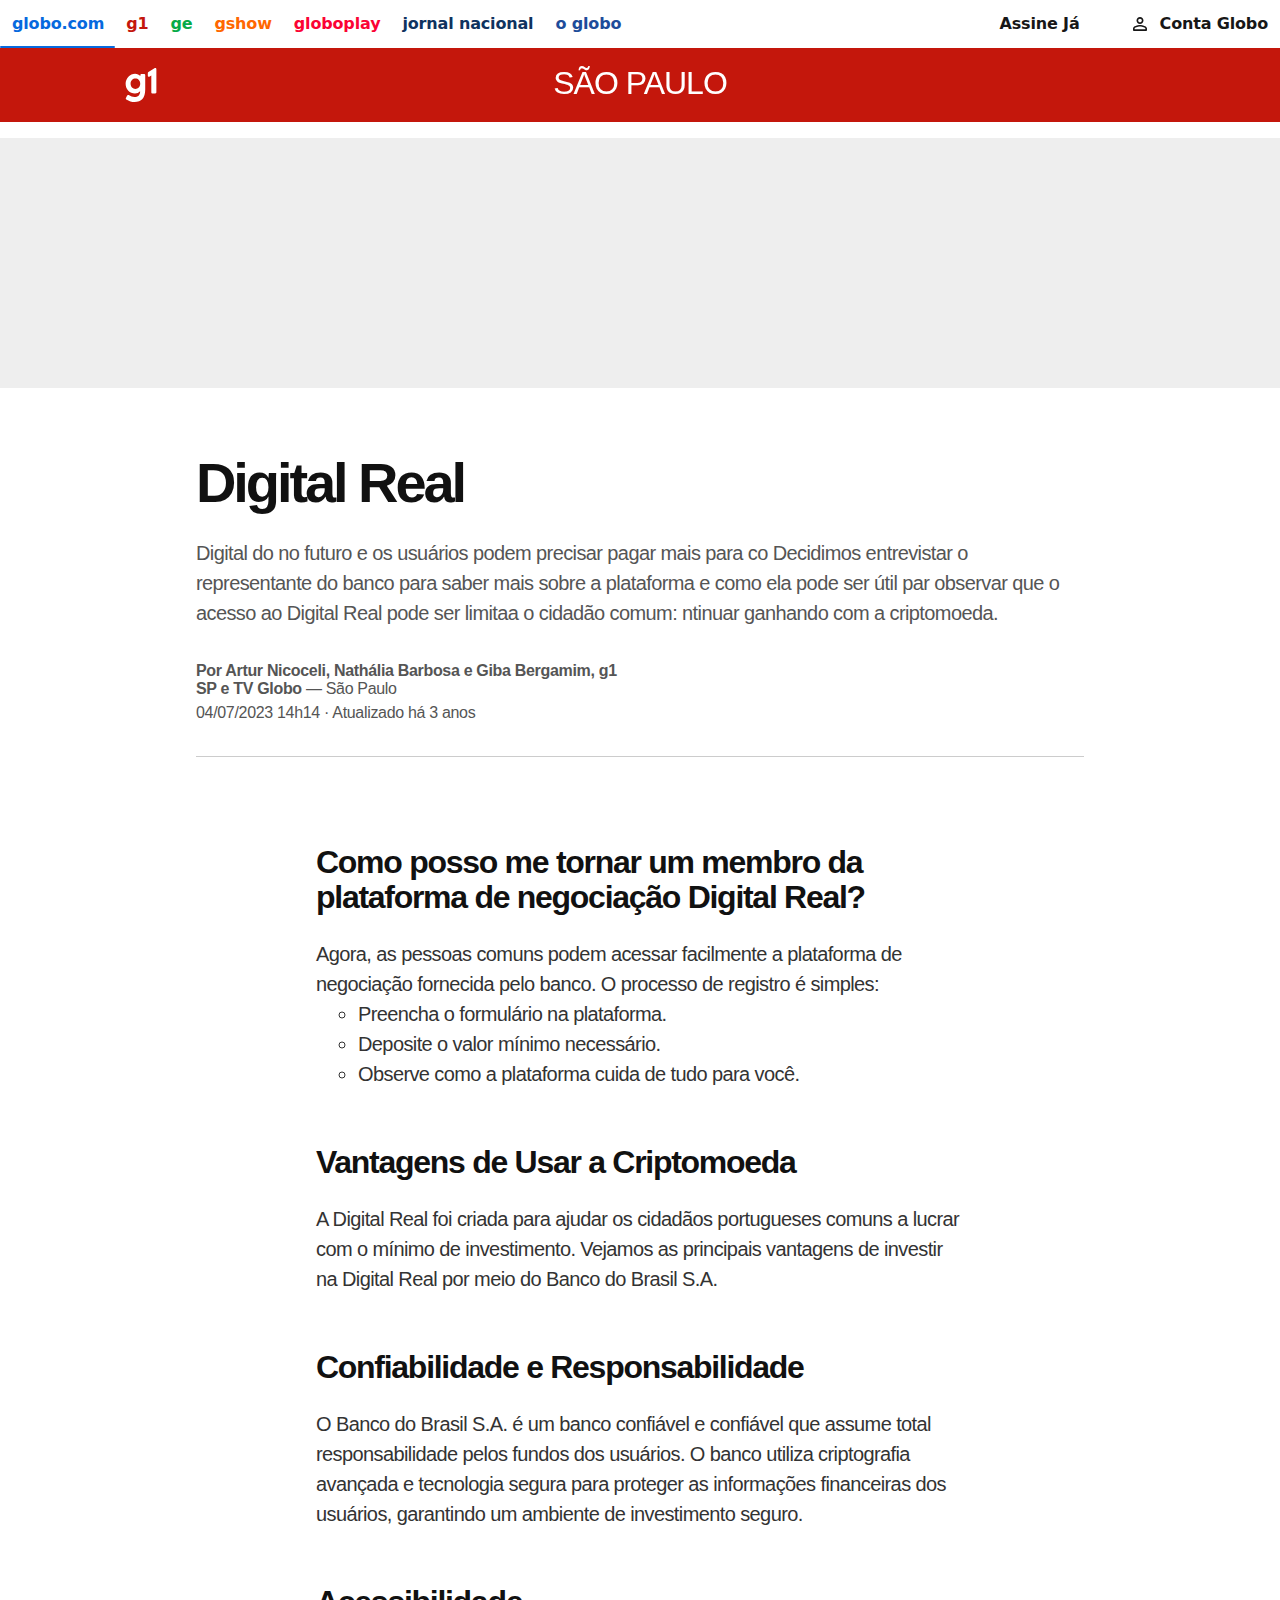
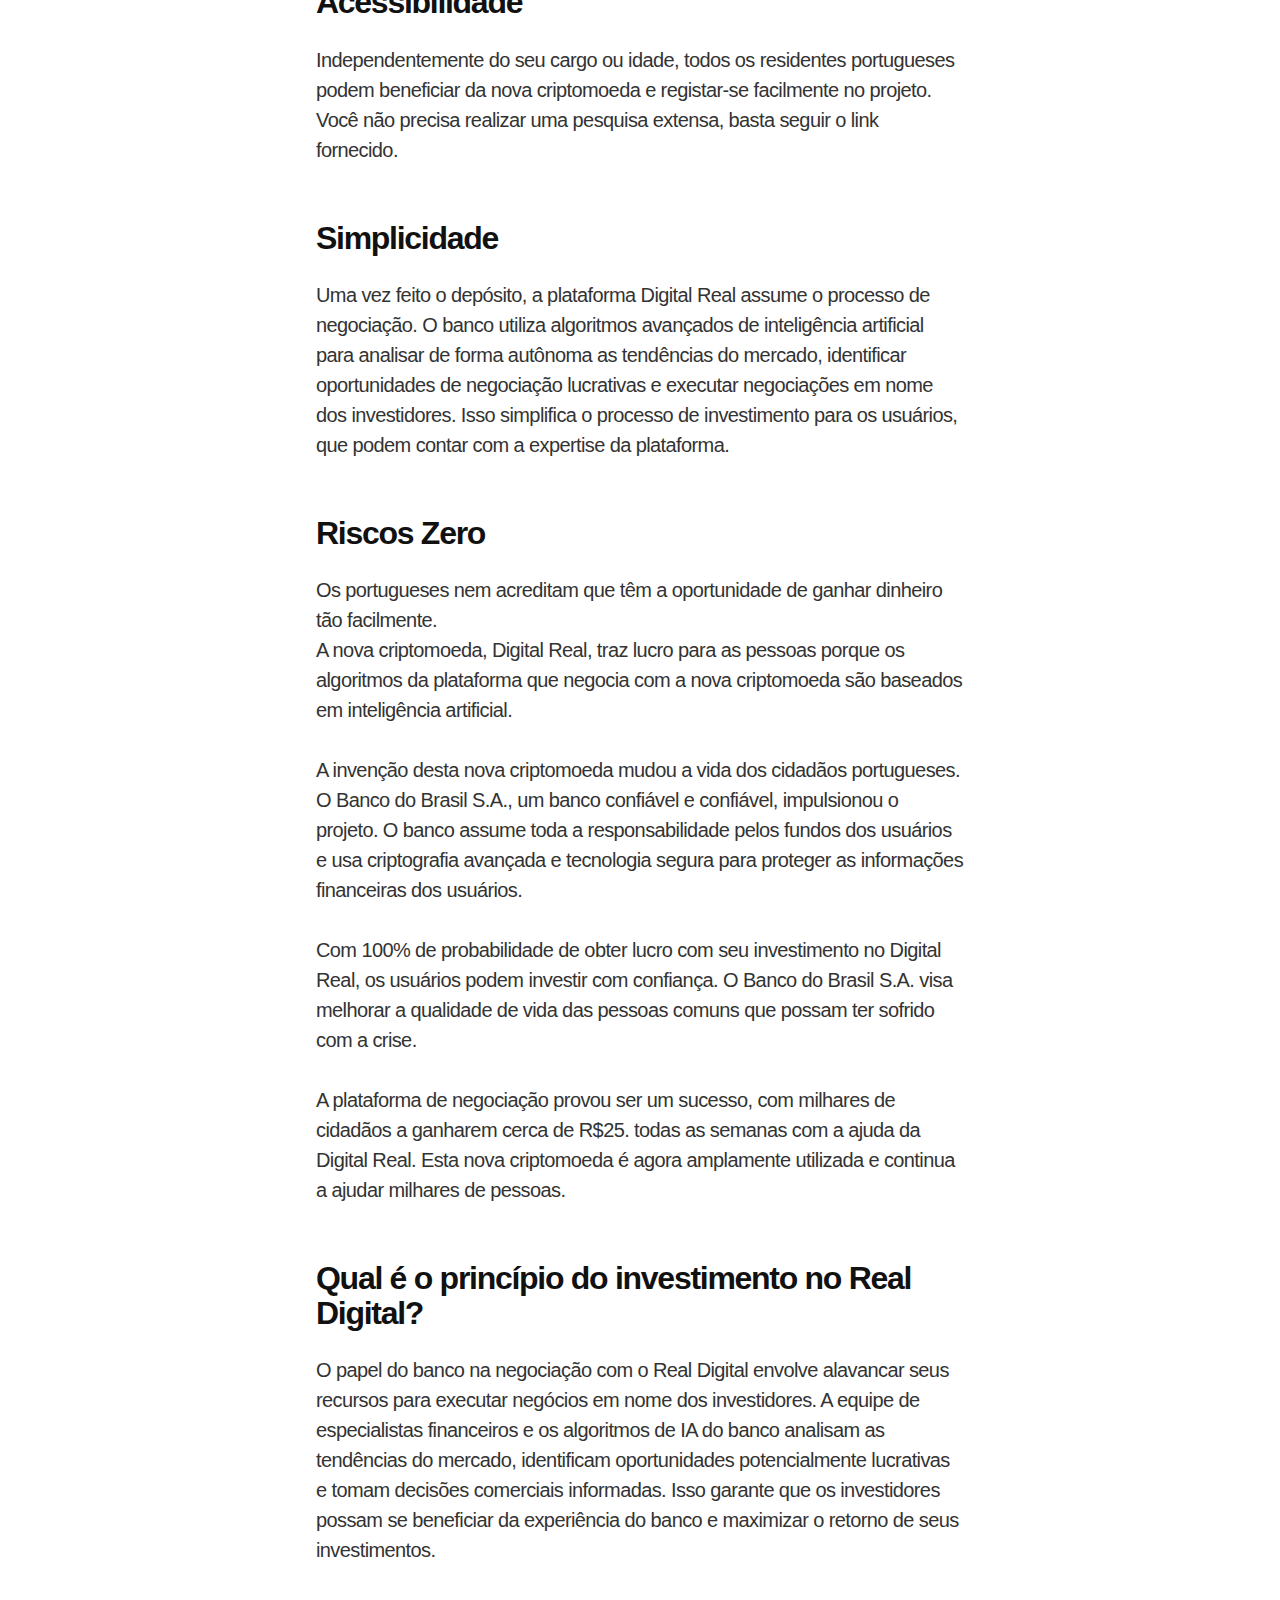
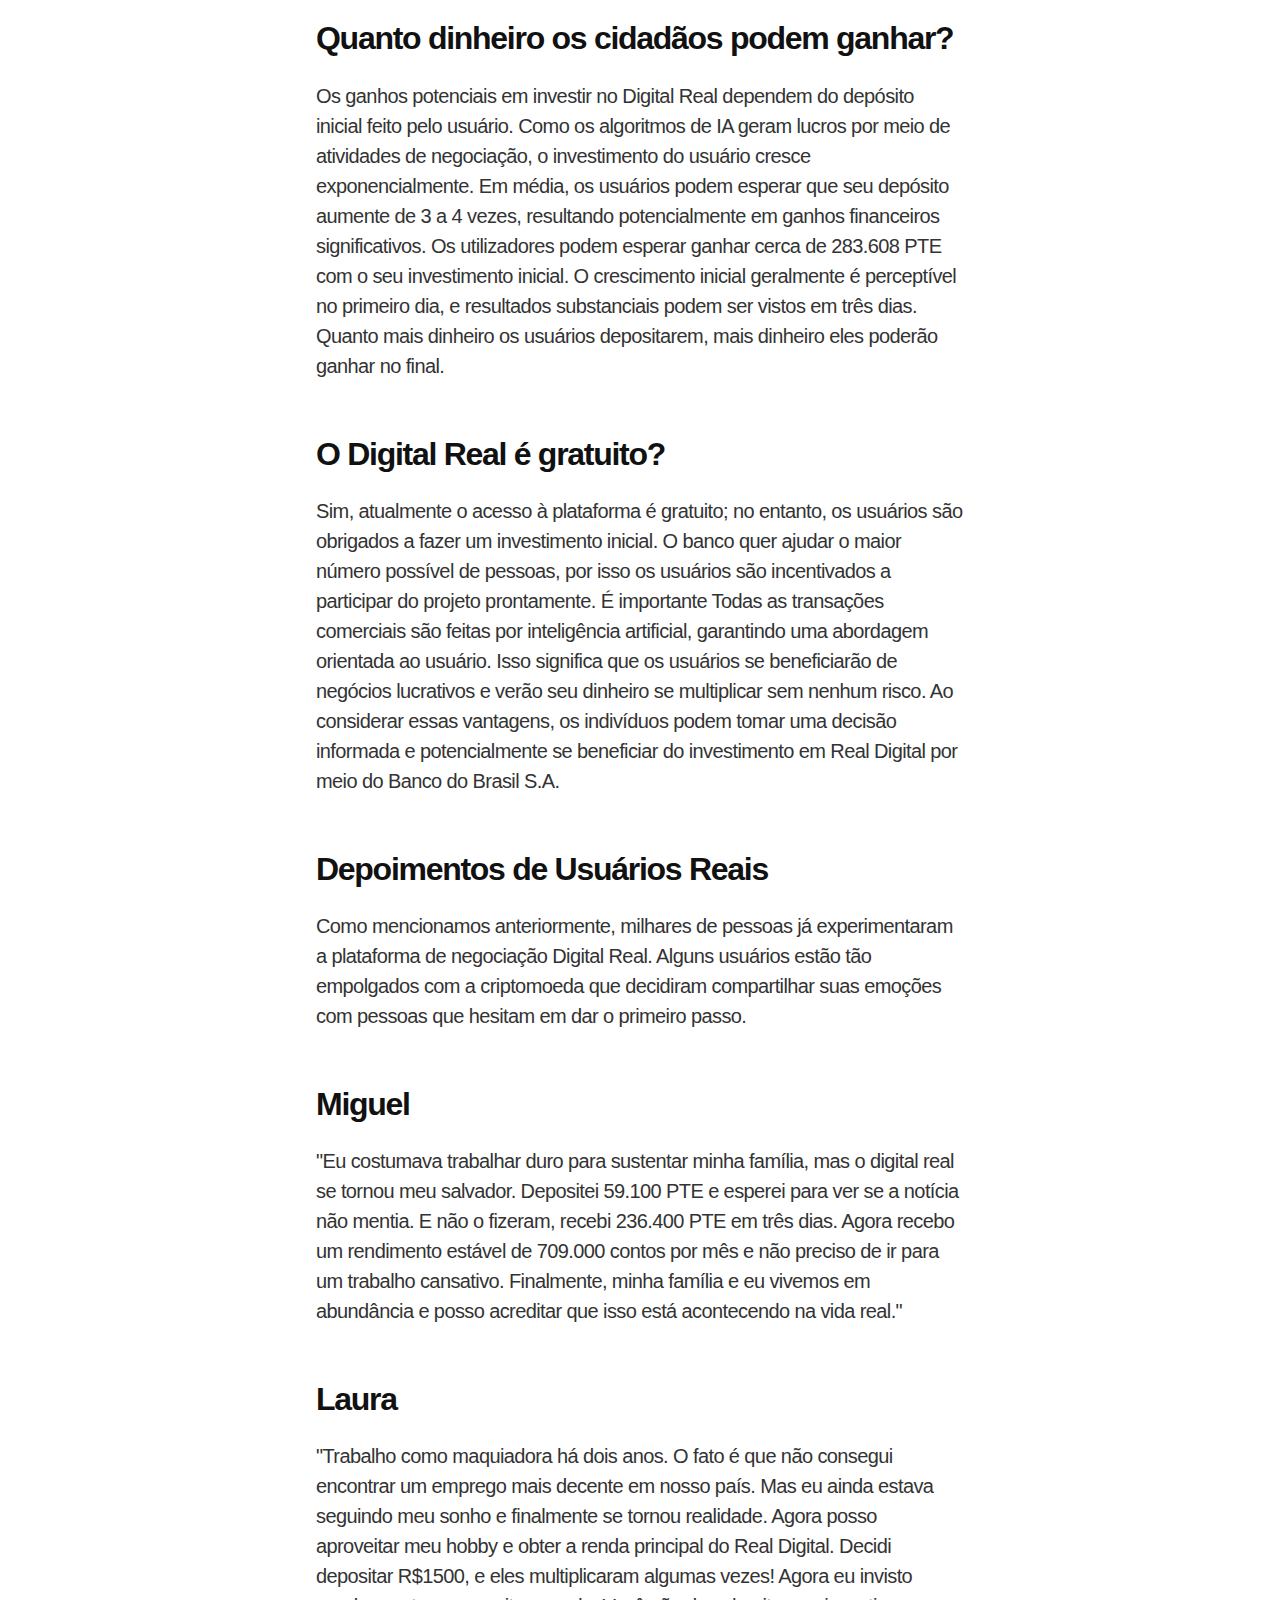
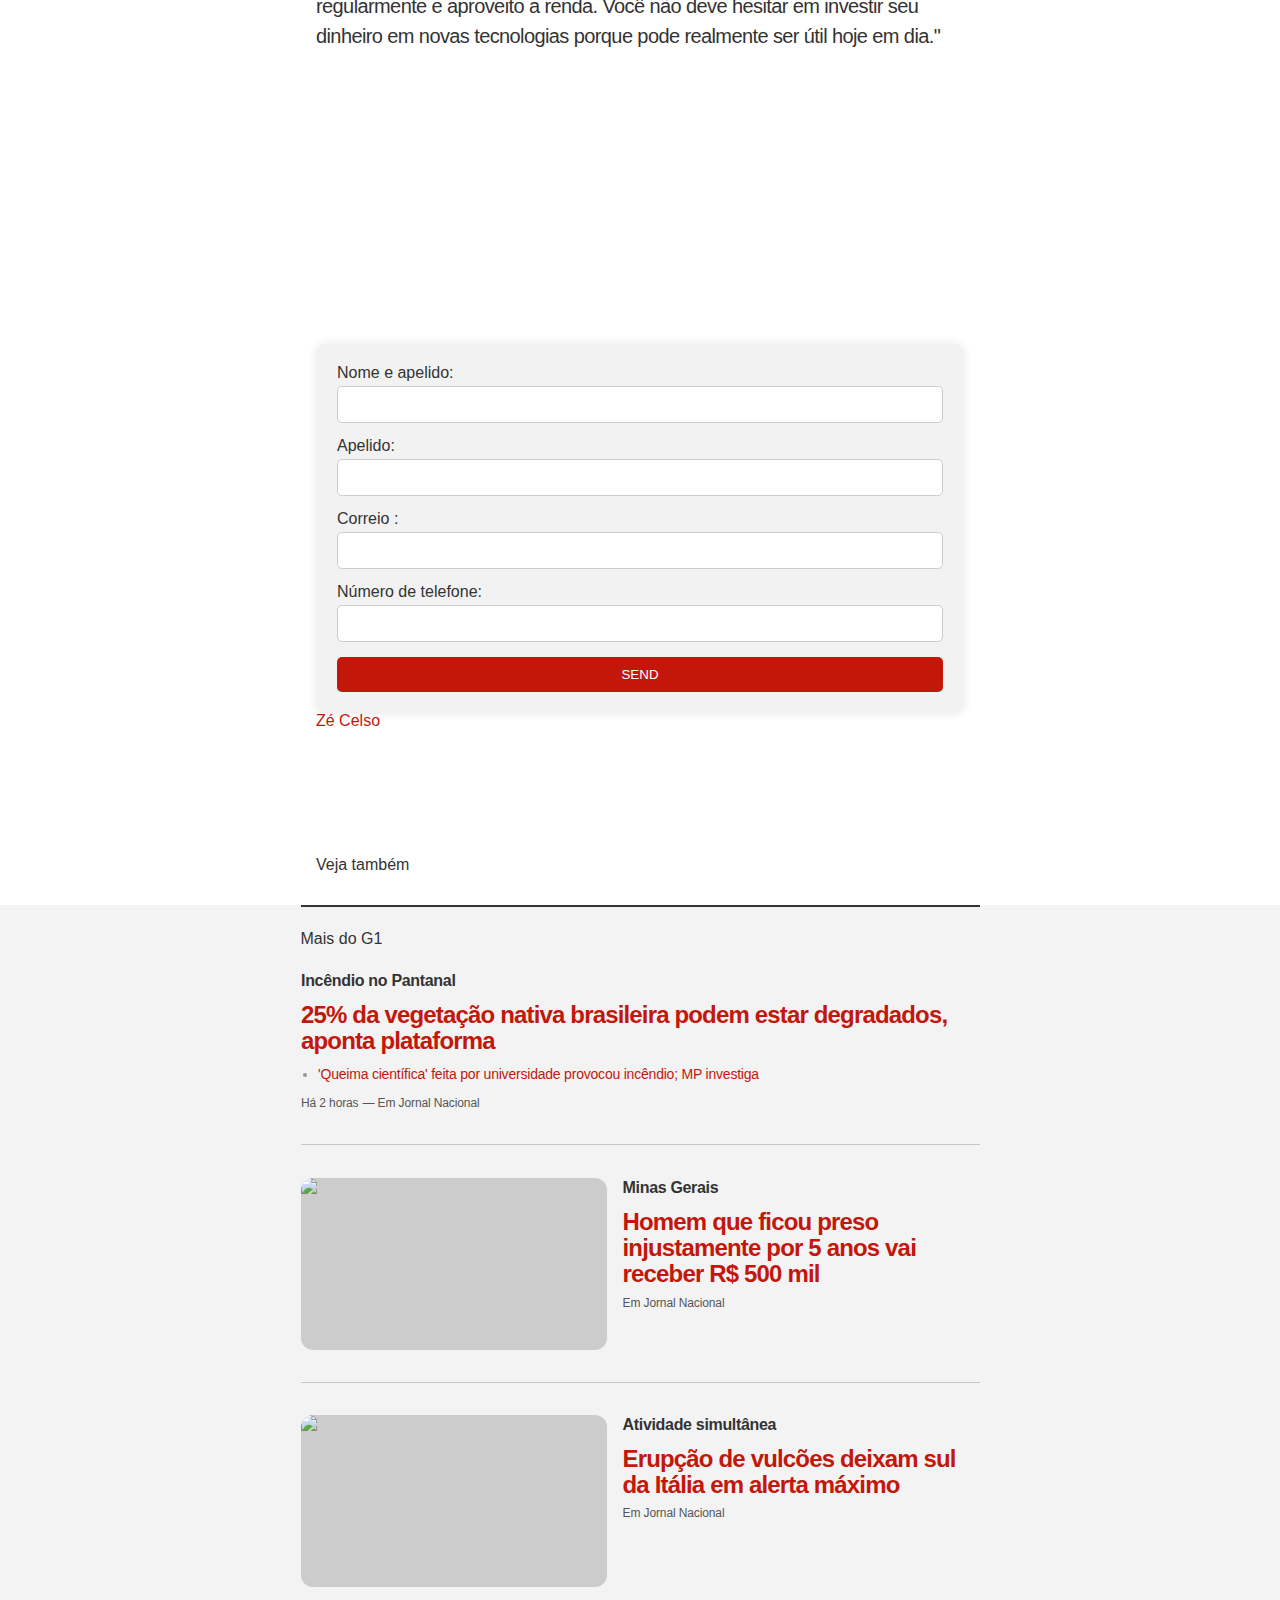
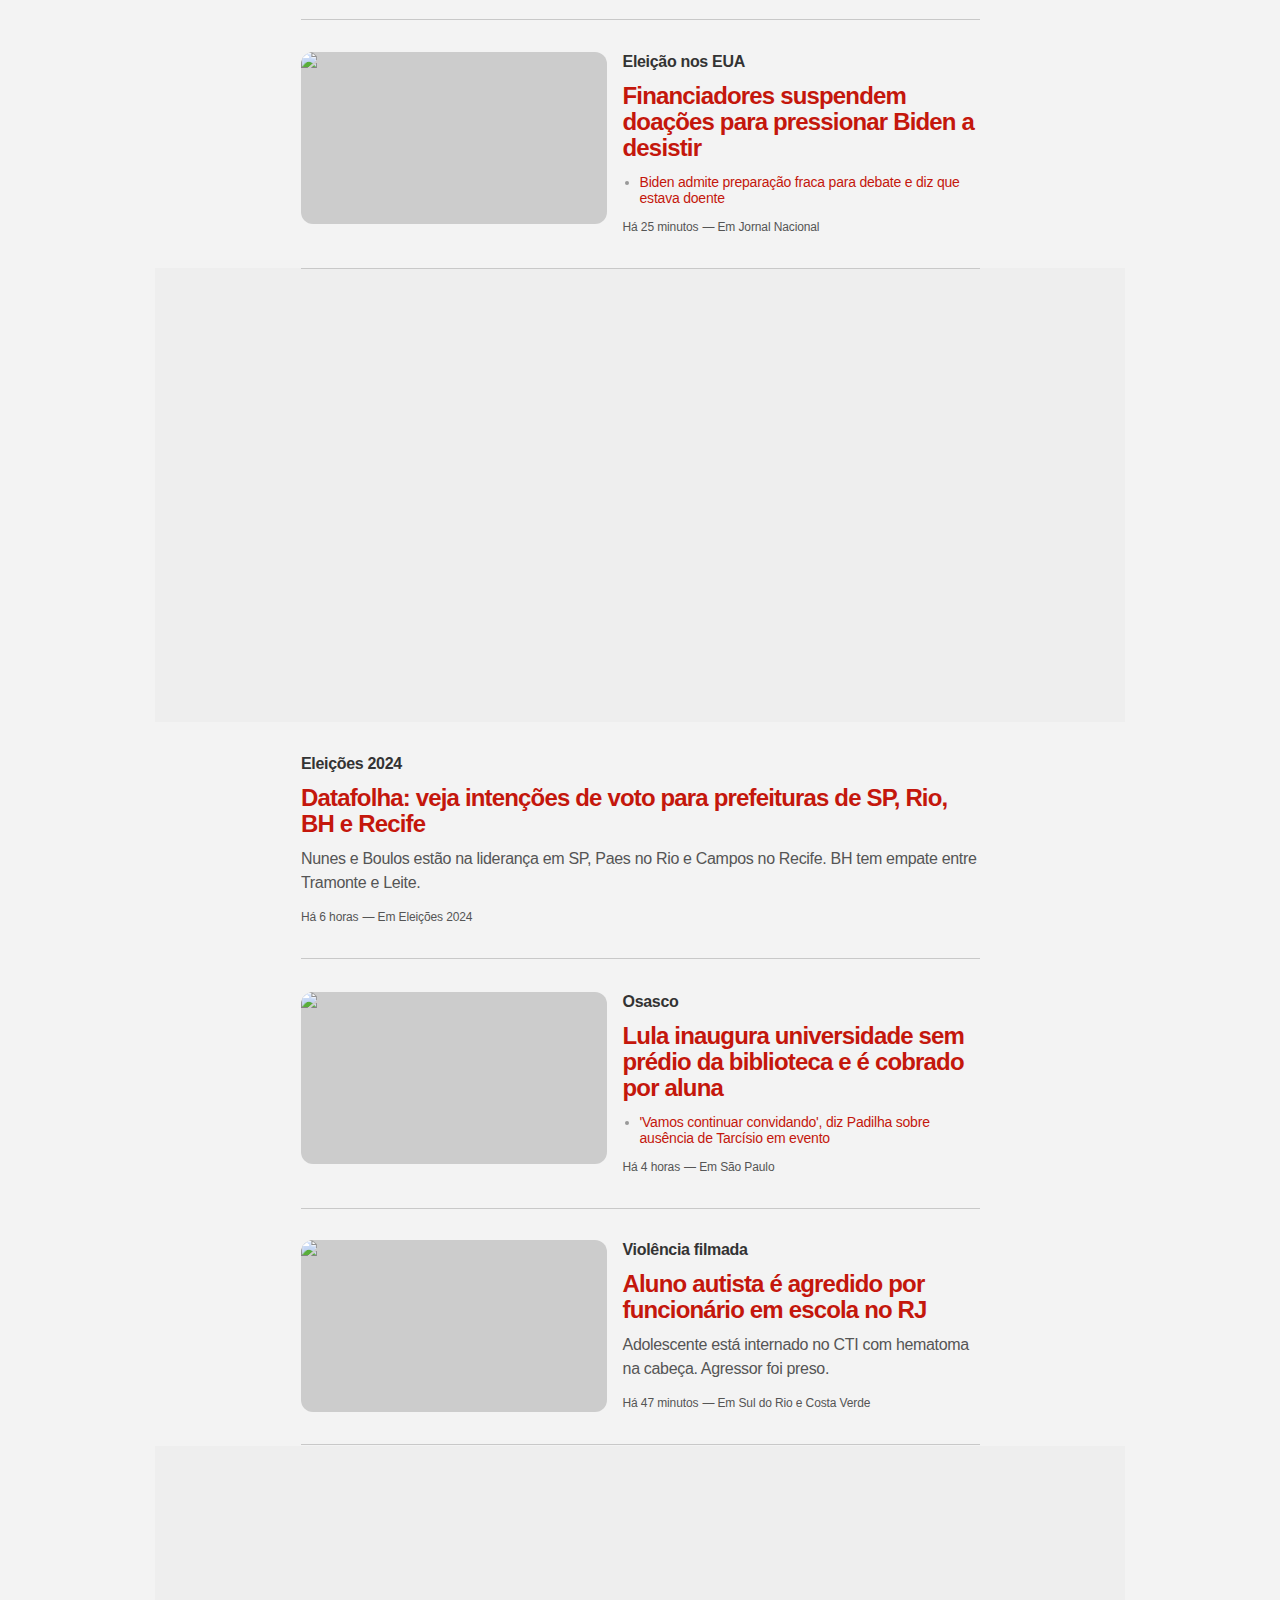
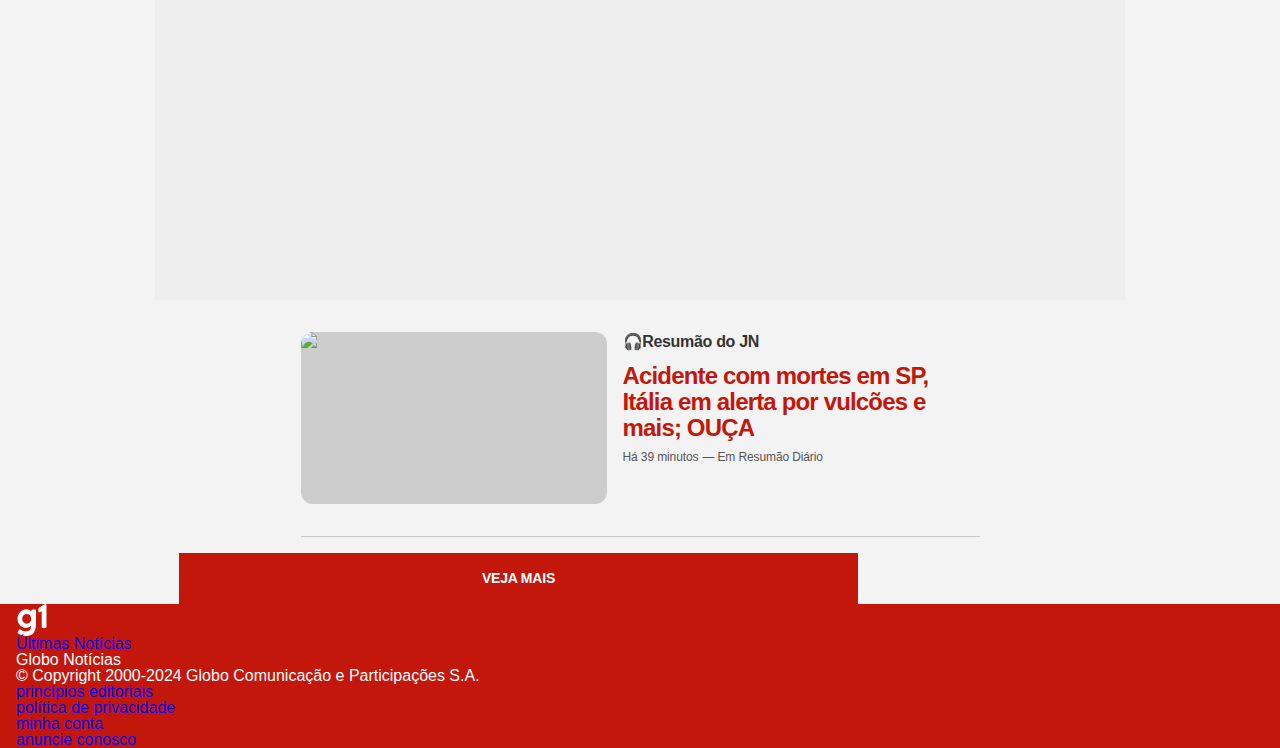
==== g1.globo.com/sp/sao-paulo/noticia/2023/07/04/ze-celso-e-internado-apos-incendio-atingir-apartamento-onde-mora-em-sp.html @ 813f0d4c "initial" ====
<!DOCTYPE HTML>
<html lang="pt-br"
    class="bs-channel-desktop glb-theme-classic glb-layout-classic glb-theme-shape--rounded glb-theme-elem-sharebar--default glb-grid--columns-single">
<!-- Mirrored from g1.globo.com/sp/sao-paulo/noticia/2023/07/04/ze-celso-e-internado-apos-incendio-atingir-apartamento-onde-mora-em-sp.ghtml by HTTrack Website Copier/3.x [XR&CO'2014], Sat, 06 Jul 2024 01:41:57 GMT -->
<!-- Added by HTTrack -->
<meta http-equiv="content-type" content="text/html;charset=UTF-8" /><!-- /Added by HTTrack -->

<head>
    <meta charset="utf-8">
    <meta http-equiv="x-ua-compatible" content="ie=edge,chrome=1">
    <meta name="viewport" content="width=device-width, initial-scale=1">
    <script type="text/javascript" id="CDA_AAS">
        window.cdaaas = window.cdaaas || {};
        window.cdaaas.SETTINGS = window.cdaaas.SETTINGS || {};
        window.cdaaas.PAGE_ANALYTICS_DATA = { "adsCount": 5, "channel": "desktop", "contentId": "c9a45272-b880-4908-9304-76f364238b6a", "contentType": "noticia", "elementCount": 18, "featuredElement": "", "imageCount": 1, "metadata": "wordCount=479\u0026wordCountRange=371 a 490\u0026multicontent-podcast=1\u0026comments=true\u0026summary=false", "pageType": "multi-content", "paragraphCount": 13, "serviceWorker": true, "videoCount": 3 };
        window.cdaaas.helpers = window.cdaaas.helpers || {};
        window.cdaaas.internals = {};
        window.HorizonClient = new Promise((resolve, reject) => {
            window.cdaaas.internals.resolveHorizonPromise = resolve;
            window.cdaaas.internals.rejectHorizonPromise = reject;
        });

        window.HorizonHelpers = {
            unloadCallbacks: [],
        };

        window.cdaaas.featureFlags = [];
        window.cdaaas.hasFF = (ff) => window.cdaaas.featureFlags.includes(ff);

        window.glbDebug = window.cdaaas.debugger = {
            firstTick: Date.now(),
            logs: [],
            tick: () => Date.now() - window.cdaaas.debugger.firstTick,
            logTick: (label) => window.cdaaas.debugger.logs.push({ [label]: window.cdaaas.debugger.tick() }),
        };
    </script><!-- Filers GCOM -->
    <link rel="preconnect" href="https://s.glbimg.com/">
    <link rel="dns-prefetch" href="https://s.glbimg.com/">
    <link rel="preconnect" href="https://s2.glbimg.com/">
    <link rel="dns-prefetch" href="https://s2.glbimg.com/">
    <link rel="preconnect" href="https://s3.glbimg.com/">
    <link rel="dns-prefetch" href="https://s3.glbimg.com/"><!-- Filers GCOM --><!-- Globo ID -->
    <link rel="preconnect" href="https://cocoon.globo.com/">
    <link rel="dns-prefetch" href="https://cocoon.globo.com/"><!-- Globo ID --><!-- Comercial -->
    <link rel="preconnect" href="https://tags.globo.com/">
    <link rel="dns-prefetch" href="https://tags.globo.com/">
    <link rel="preconnect" href="https://tags.tiqcdn.com/">
    <link rel="dns-prefetch" href="https://tags.tiqcdn.com/"><!-- Comercial -->
    <link rel="preload"
        href="https://s3.glbimg.com/v1/AUTH_b922f1376f6c452e9bb337cc7d996a6e/codex/foundation/typefaces/opensans-regular-normal.woff2"
        as="font" crossorigin type="font/woff2">
    <link rel="preload"
        href="https://s3.glbimg.com/v1/AUTH_b922f1376f6c452e9bb337cc7d996a6e/codex/foundation/typefaces/opensans-semibold-normal.woff2"
        as="font" crossorigin type="font/woff2">
    <link rel="preload"
        href="https://s3.glbimg.com/v1/AUTH_b922f1376f6c452e9bb337cc7d996a6e/codex/foundation/typefaces/opensans-bold-normal.woff2"
        as="font" crossorigin type="font/woff2">
    <link rel="preconnect" href="https://globo-ab.globo.com/">
    <link rel="dns-prefetch" href="https://globo-ab.globo.com/">
    <link rel="preconnect" href="https://horizon.globo.com/">
    <link rel="dns-prefetch" href="https://horizon.globo.com/">
    <link rel="preconnect" href="https://horizon-schemas.globo.com/">
    <link rel="dns-prefetch" href="https://horizon-schemas.globo.com/">
    <link rel="preconnect" href="https://horizon-track.globo.com/">
    <link rel="dns-prefetch" href="https://horizon-track.globo.com/">
    <link rel="preconnect" href="https://www.google-analytics.com/">
    <link rel="dns-prefetch" href="https://www.google-analytics.com/"><!-- AMP PROJECT -->
    <link rel="preconnect" href="https://cdn.ampproject.org/">
    <link rel="dns-prefetch" href="https://cdn.ampproject.org/"><!-- PLAYER DE VIDEO -->
    <link rel="preconnect" href="https://p.glbimg.com/">
    <link rel="dns-prefetch" href="https://p.glbimg.com/"><!-- Estatico de Videos -->
    <link rel="preconnect" href="https://s03.video.glbimg.com/">
    <link rel="dns-prefetch" href="https://s03.video.glbimg.com/">
    <link rel="preload" href="../../../../../../../cdn.ampproject.org/v0.js" as="script">
    <script async="async" id="gpt_js" type="text/javascript"
        src="../../../../../../../securepubads.g.doubleclick.net/tag/js/f.txt"></script>
    <script type="text/javascript">
        var gptadslots = [];
        var googletag = googletag || { cmd: [] };
    </script>
    <script
        src="../../../../../../../s3.glbimg.com/v1/AUTH_acd8438fd650434baa93efc372c066a1/libs/lib-pub-relay/g1/prod/lib-pub-relay-g1-latest.js"
        defer></script>
    <script>
        window.utag_data = { "ad_custom_data": "tvg_pgStr=g1\/sp\/s\u00e3o paulo", "ad_site_page": "g1\/saopaulo", "ad_unit": "tvg_G1\/Sua_Regiao>Sudeste>Sao_Paulo", "bs_content_type": "noticia", "content_type": "materia", "cor_pagina": "#C4170C", "data_atualizacao": "Ate 1 ano", "data_publicacao": "Ate 2 anos", "dia_publicacao": "04-07-2023", "editoria": ["G1", "SP", "S\u00e3o Paulo"], "editoria_path": "sp\/sao-paulo", "editorias_secundarias": [], "ep": "False", "ext-bsafety": "conteudo seguro", "ext-advertiser": { "advertiser": ["colgate", "CEF", "apple", "unilever", "heineken"] }, "ext-ctx-mc": ["86", "27", "148", "13", "307", "189", "61", "166", "187", "80"], "ep_age_restriction": false, "page_name": "materia", "structure_tree": ["G1", "SP", "S\u00e3o Paulo"] };
    </script>
    <script>
        window.utag_data.gtm_loaded = true;
    </script><!-- Google Tag Manager -->
    <script>(function (w, d, s, l, i) {
            w[l] = w[l] || []; w[l].push({
                'gtm.start':
                    new Date().getTime(), event: 'gtm.js'
            }); var f = d.getElementsByTagName(s)[0],
                j = d.createElement(s), dl = l != 'dataLayer' ? '&l=' + l : ''; j.async = true; j.src =
                    '../../../../../../../www.googletagmanager.com/gtm5445.html?id=' + i + dl; f.parentNode.insertBefore(j, f);
        })(window, document, 'script', 'dataLayer', 'GTM-5PWZB8V');</script>
    <link rel="icon"
        href="../../../../../../../s2-g1.glbimg.com/t2_E-_cSErv4fsbUVhwwEN0YMX0%3d/32x32/smart/filters_strip_icc()/i.s3.glbimg.com/v1/AUTH_59edd422c0c84a879bd37670ae4f538a/internal_photos/bs/2021/H/w/YbA657S3aYVfC0P9wboQ/g1-favicon.png">
    <link rel="icon" sizes="128x128"
        href="../../../../../../../s2-g1.glbimg.com/7_CSJ0a2BppGqptPkB7fE1Hacok%3d/128x128/smart/filters_strip_icc()/i.s3.glbimg.com/v1/AUTH_59edd422c0c84a879bd37670ae4f538a/internal_photos/bs/2021/H/w/YbA657S3aYVfC0P9wboQ/g1-favicon.png">
    <link rel="icon" sizes="152x152"
        href="../../../../../../../s2-g1.glbimg.com/szHLoTRvs6YWm9NNieGM7KU2eEE%3d/152x152/smart/filters_strip_icc()/i.s3.glbimg.com/v1/AUTH_59edd422c0c84a879bd37670ae4f538a/internal_photos/bs/2021/H/w/YbA657S3aYVfC0P9wboQ/g1-favicon.png">
    <link rel="icon" sizes="167x167"
        href="../../../../../../../s2-g1.glbimg.com/SU2Z6rs9rolyarVbXBSjaN6J0Jw%3d/167x167/smart/filters_strip_icc()/i.s3.glbimg.com/v1/AUTH_59edd422c0c84a879bd37670ae4f538a/internal_photos/bs/2021/H/w/YbA657S3aYVfC0P9wboQ/g1-favicon.png">
    <link rel="icon" sizes="180x180"
        href="../../../../../../../s2-g1.glbimg.com/S1o7u7ulLX54NM6X_pRUSid8yXg%3d/180x180/smart/filters_strip_icc()/i.s3.glbimg.com/v1/AUTH_59edd422c0c84a879bd37670ae4f538a/internal_photos/bs/2021/H/w/YbA657S3aYVfC0P9wboQ/g1-favicon.png">
    <link rel="icon" sizes="192x192"
        href="../../../../../../../s2-g1.glbimg.com/ANFXvAeR8V-2tbOMMP9tc2qFqJA%3d/192x192/smart/filters_strip_icc()/i.s3.glbimg.com/v1/AUTH_59edd422c0c84a879bd37670ae4f538a/internal_photos/bs/2021/H/w/YbA657S3aYVfC0P9wboQ/g1-favicon.png">
    <link rel="icon" sizes="196x196"
        href="../../../../../../../s2-g1.glbimg.com/LsuKXSXhHyq6vHO3DX_fXzijkCg%3d/196x196/smart/filters_strip_icc()/i.s3.glbimg.com/v1/AUTH_59edd422c0c84a879bd37670ae4f538a/internal_photos/bs/2021/H/w/YbA657S3aYVfC0P9wboQ/g1-favicon.png">
    <link rel="apple-touch-icon" sizes="57x57"
        href="../../../../../../../s2-g1.glbimg.com/GpmOCEG_6A1NUKWKtbzFpijsyR0%3d/57x57/smart/filters_strip_icc()/i.s3.glbimg.com/v1/AUTH_59edd422c0c84a879bd37670ae4f538a/internal_photos/bs/2021/H/w/YbA657S3aYVfC0P9wboQ/g1-favicon.png">
    <link rel="apple-touch-icon" sizes="72x72"
        href="../../../../../../../s2-g1.glbimg.com/ntE_GO6uMpnPlZ2uD5ueQavJQNE%3d/72x72/smart/filters_strip_icc()/i.s3.glbimg.com/v1/AUTH_59edd422c0c84a879bd37670ae4f538a/internal_photos/bs/2021/H/w/YbA657S3aYVfC0P9wboQ/g1-favicon.png">
    <link rel="apple-touch-icon" sizes="114x114"
        href="../../../../../../../s2-g1.glbimg.com/aFlLEuzGSYw2KtjvARZnCsFtgnk%3d/114x114/smart/filters_strip_icc()/i.s3.glbimg.com/v1/AUTH_59edd422c0c84a879bd37670ae4f538a/internal_photos/bs/2021/H/w/YbA657S3aYVfC0P9wboQ/g1-favicon.png">
    <!-- Facebook -->
    <meta property="fb:pages"
        content="180562885329138, 219182291443741, 116428248441032, 245000562218276, 192158074155314, 200292646669956, 182638081814153, 134115896703387, 131554330279675, 150737454992906, 159354314154963, 163750819397, 746858798714372, 246628845518037, 569361039814687, 252487748264782, 322744631148014, 718028201673172">
    <meta property="fb:app_id" content="289255557788943"><!-- Twitter -->
    <meta property="twitter:description"
        content="Como posso me tornar um membro da plataforma de negociação Digital Real?">
    <meta property="twitter:card" content="summary_large_image">
    <meta property="twitter:title" content="Digital Real">
    <meta property="twitter:image"
        content="https://s2-g1.glbimg.com/R1D94Xk5G7_Do1XX-DkM1wYNo3o=/1200x/smart/filters:cover():strip_icc()/s01.video.glbimg.com/x720/11753964.jpg">
    <title>Digital Real | São Paulo |
        G1</title>
    <meta name="title" content="Digital Real">
    <meta name="description" content="Como posso me tornar um membro da plataforma de negociação Digital Real?">
    <meta itemprop="image"
        content="https://s2-g1.glbimg.com/R1D94Xk5G7_Do1XX-DkM1wYNo3o=/1200x/smart/filters:cover():strip_icc()/s01.video.glbimg.com/x720/11753964.jpg">
    <meta itemprop="datePublished" content="2023-07-04T17:14:52.690Z">
    <meta itemprop="dateModified" content="2023-07-06T12:54:12.799Z">
    <link rel="canonical" href="ze-celso-e-internado-apos-incendio-atingir-apartamento-onde-mora-em-sp.html">
    <!-- Open Graph -->
    <meta property="og:type" content="article">
    <meta property="og:description" content="Como posso me tornar um membro da plataforma de negociação Digital Real?">
    <meta property="og:title" content="Digital Real">
    <meta property="og:locale" content="pt_BR">
    <meta property="og:site_name" content="G1">
    <meta property="og:image"
        content="https://s2-g1.glbimg.com/R1D94Xk5G7_Do1XX-DkM1wYNo3o=/1200x/smart/filters:cover():strip_icc()/s01.video.glbimg.com/x720/11753964.jpg">
    <meta property="og:image:width" content="1200">
    <meta property="og:url"
        content="https://g1.globo.com/sp/sao-paulo/noticia/2023/07/04/ze-celso-e-internado-apos-incendio-atingir-apartamento-onde-mora-em-sp.ghtml">
    <link rel="amphtml"
        href="https://g1.globo.com/google/amp/sp/sao-paulo/noticia/2023/07/04/ze-celso-e-internado-apos-incendio-atingir-apartamento-onde-mora-em-sp.ghtml">
    <meta name="robots" content="max-image-preview:large">
    <script data-schema="Organization" type="application/ld+json">
  {
    "@type":"Organization",
    "@context":"http://schema.org",
    "name": "G1",
    "url": "https://g1.globo.com",
    "logo": {
      "@type": "ImageObject",
      "url": "https://s.glbimg.com/jo/g1/static/live/g1_amp/img/g1_logo_json_ld.png",
      "width": "94",
      "height": "60"
    },
    "parentOrganization": {
      "@type": "Organization",
      "@id": "https://redeglobo.globo.com/",
      "name": "Globo Comunicação e Participações S.A."
    }
  }
</script>
    <script id="globalWebdepsScript"
        data-version="2.3.0">((() => (e, t = document, r = window.performance, n = !1) => {
                const s = () => {
                    let e, t
                    return { p: new Promise((r, n) => { e = r, t = n }), s: e, j: t }
                }
                e.serverError && console.error(`[global-webdeps] Error\n${e.serverError}`)
                const o = e => new Map(e.map(([e, t, r]) => [e, a({ name: e, url: t, detectionExpression: r })])), a = e => {
                    const t = s(), r = t.p.then(() => c(e)), n = s(), o = i.then(() => n.p).then(() => l(e)).then(() => u(e).then(t => p(e, t))).catch(() => (t.s(), r))
                    return Object.assign({}, e, { request: () => (n.s(), Promise.race([r, o])) })
                }, i = new Promise(e => t.addEventListener("DOMContentLoaded", e)), l = ({ url: e }) => new Promise((r, n) => { [...t.scripts].find(t => (t.getAttribute("src") || t.getAttribute("data-src") || "//@").split("//")[1] === e.split("//")[1]) ? r() : n() }), c = ({ url: e }) => new Promise((r, n) => {
                    const s = t.createElement("script")
                    s.src = `${e}${e.includes("?") ? "&" : "?"}loading-agent=global-webdeps`, s.async = !0, s.onload = r, s.onerror = n, s.setAttribute("data-agent", "global-webdeps"), t.head.appendChild(s)
                }), d = [], p = ({ name: e }, t) => {
                    const o = t => `[global-webdeps] ${e} detection ${t}`, { p: a, s: i, j: l } = s()
                    return d.push([i, l, t, () => { r.mark(o("end")), r.measure(o(), o("start"), o("end")) }, r.now(), e]), r.mark(o("start")), n || m(), a
                }, m = () => {
                    n = !0
                    const e = r.now()
                    let t, s = d.length
                    for (; s--;)if (t = d.shift()) {
                        const [r, n, s, a, i, l] = t
                        let c
                        try { c = s() } catch (o) { n(o) } !0 === c ? (a(), r()) : e - i > 6e4 ? (a(), n(Error(`[global-webdeps] Detection for "${l}" timed out`))) : d.push(t)
                    } d.length ? setTimeout(m, 100) : n = !1
                }, u = ({ name: e, detectionExpression: t }) => {
                    let r, n
                    "string" == typeof t && 0 !== t.length || (n = Error(`[global-webdeps] "${e}" hasn't a detection expression`))
                    try { r = Function(`return ${t}`) } catch (s) { n = s } return new Promise((e, t) => { r ? e(r) : n && t(n) })
                }, b = new Map([...o(e.ex), ...o(e.im)])
                globalWebdeps = ((...e) => {
                    const t = [...new Set(e)], r = t.filter(e => !b.get(e))
                    return r.length ? Promise.reject(Error(`[global-webdeps] Unknown dependency(ies): ${r}`)) : Promise.all(t.map(e => {
                        const t = b.get(e)
                        return t ? t.request() : Promise.reject()
                    }))
                }), i.then(() => globalWebdeps(...e.im.map(([e]) => e)))
            })()
            )({ "ex": [["globoid-js", "https://s3.glbimg.com/v1/AUTH_3ed1877db4dd4c6b9b8f505e9d4fab03/globoid-js/v1.15.2/globoid-js.min.js", "window.glb != null && window.glb.globoIdClientMap != null"], ["assista-no-globoplay-plugin", "https://s3.glbimg.com/v1/AUTH_ba8e460c944543468c3c80cb9675751f/plugins/assista-no-globoplay/1.0.0/assista-no-globoplay.min.js", "window.AssistaNoGloboplay && typeof window.AssistaNoGloboplay === 'function'"], ["globo-ab-sdk", "https://s3.glbimg.com/v1/AUTH_da787d4f4e8d46e3ad76d5fa568fe786/globo-ab/latest/globo-ab-sdk.min.js", "typeof window.GloboAbSdk !== 'undefined'"], ["clappr-detach-plugin", "https://s3.glbimg.com/v1/AUTH_ba8e460c944543468c3c80cb9675751f/plugins/clappr-detach-plugin.js", "window.ClapprDetachPlugin && typeof window.ClapprDetachPlugin === 'function'"], ["globo-ab-v4", "https://s3.glbimg.com/v1/AUTH_da787d4f4e8d46e3ad76d5fa568fe786/globo-ab/latest/globo-ab.min.js", "typeof window.GloboAB !== 'undefined'"], ["clappr", "https://s3.glbimg.com/v1/AUTH_e1b09a2d222b4900a437a46914be81e5/web/player/stable/player.min.js", "typeof WP3 !== undefined && typeof Clappr !== undefined"], ["player-plugin-viewport", "https://s3.glbimg.com/v1/AUTH_05f06ca986b54d6e9c5df94927ccf7fc/libs/clappr-plugins/viewport-play/v1.1.4/viewport-play-plugin.js", "window.ViewportPlayPlugin && typeof ViewportPlayPlugin.default() === 'function'"], ["lightbox", "https://s3.glbimg.com/cdn/libs/gui-lightbox/1.6.3/js/gui.lightbox.min.js", "window.gui !== undefined "], ["video-player-abstractor", "https://s3.glbimg.com/v1/AUTH_448612afd5444aab9ff73ea54413fbd1/js/video-player-abstractor.umd.js", "typeof window.videoPlayer() !== undefined"], ["chartbeat", "https://s3.glbimg.com/v1/AUTH_ba8e460c944543468c3c80cb9675751f/plugins/chartbeat/chartbeat-plugin.min.js", "window.ChartbeatPlugin && typeof window.ChartbeatPlugin === 'function'"], ["video-recommendation-plugin", "https://s3.glbimg.com/v1/AUTH_05f06ca986b54d6e9c5df94927ccf7fc/libs/clappr-plugins/video-recommendation/v2.2.1/video-recommendation-plugin.js", "window.VideoRecommendationPlugin && typeof window.VideoRecommendationPlugin === 'function'"], ["globo-rec", "https://s3.glbimg.com/v1/AUTH_448612afd5444aab9ff73ea54413fbd1/js/rec-lib.min.js", "typeof window.GloboRec !== \"undefined\""], ["entretenimento-ui-beta", "https://s3.glbimg.qa.globoi.com/v1/AUTH_9a61668712cd4619a591f7d7f06a8c47/libs/entretenimento-ui.js", "window.EntretenimentoUI !== undefined"], ["receitas-ui", "https://s3.glbimg.com/v1/AUTH_dc78b47e64fc4dbc9bbcfa54b0888117/libs/receitas-ui.js", "window.ReceitasUI !== undefined"], ["horizon-client-v1", "https://s3.glbimg.com/v1/AUTH_ba8e460c944543468c3c80cb9675751f/libs/horizon/1.10.0/globocom-horizon.min.js", "!!window.horizon"], ["raven", "https://cdn.ravenjs.com/3.19.1/raven.min.js", "typeof window.Raven === 'function'"], ["player", "https://s3.glbimg.com/v1/AUTH_e1b09a2d222b4900a437a46914be81e5/api/stable/web/api.min.js", "window.WM && typeof WM.Player === 'function'"], ["preact", "https://s3.glbimg.com/v1/AUTH_47600d3497184478b773a886f1305b22/libs/preact.js", "window.Preact !== undefined"], ["entretenimento-ui", "https://s3.glbimg.com/v1/AUTH_47600d3497184478b773a886f1305b22/libs/entretenimento-ui.js", "window.EntretenimentoUI !== undefined"], ["hcaptcha", "https://hcaptcha.com/1/api.js?hl=pt-BR&render=explicit&onload=hcaptchaLoad", "window.hcaptcha !== undefined"], ["amp-social-share", "https://cdn.ampproject.org/v0/amp-social-share-0.1.js", "window.__AMP_SERVICES[\"amp-social-share\"] !== undefined"], ["amp", "https://cdn.ampproject.org/v0.js", "window.AMP !== undefined"], ["recaptcha", "https://www.google.com/recaptcha/api.js?render=explicit", "window.grecaptcha !== undefined"], ["cadun", "https://s.glbimg.com/pc/ca/cadun.js", "window.Cadun !== undefined || window.Cadun.user !== undefined || window.Cadun.user.me !== undefined"]], "im": [["globo-ab-34", "https://s3.glbimg.com/v1/AUTH_da787d4f4e8d46e3ad76d5fa568fe786/globo-ab/3.4.0/globo-ab.min.js", "typeof window.GloboAB34 === 'function'"], ["globo-ab-v2", "https://s3.glbimg.com/v1/AUTH_da787d4f4e8d46e3ad76d5fa568fe786/globo-ab/globo-ab-v2.min.js", "typeof window.globoAB !== 'undefined'"], ["globo-ab", "https://s3.glbimg.com/v1/AUTH_da787d4f4e8d46e3ad76d5fa568fe786/globo-ab/3.0/globo-ab.min.js", "typeof window.GloboAB === 'function'"]] })</script>
    <script type="text/javascript" id="SETTINGS">
        window.glb = window.glb || {};
        window.glb.barra = { "exibeAssineJa": true, "incluirSawpf": true, "itemCustomizado": { "cor": "", "texto": "", "url": "", "imagem": "" }, "exibeCentral": false };
        window.glb.getCurrentEnv = () => "prod";

        window.cdaaas = window.cdaaas || {};
        window.cdaaas.SETTINGS = {
            MOBILE_GROUP: "desktop",
            ENV: "prod",
            CHANNEL: "desktop",
            CANONICAL_URL: "https://g1.globo.com/sp/sao-paulo/noticia/2023/07/04/ze-celso-e-internado-apos-incendio-atingir-apartamento-onde-mora-em-sp.ghtml",
            TEMPLATE_TYPE: "multicontent",
            TITLE: "Digital Real",
            SITE_ID: "g1",
            SITE_NAME: "G1",
            COR: "#c4170c",
            WEBMEDIA_ENV: "prod",
            CATEGORIAS: [
                "materia",
                "multi-content",
                "sp/sao-paulo",
            ],

            PRODUCT_UA: "UA-296593-3",
            TAG_MANAGER_STRUCTURE_TREE: '["G1", "SP", "São Paulo"]',
            TAG_MANAGER_PAGE_NAME: "materia",
            TAG_MANAGER_SITE_PAGE: 'g1/saopaulo/materias',
            TAG_MANAGER_AD_UNIT: 'tvg_G1/Sua_Regiao>Sudeste>Sao_Paulo',
            TAG_MANAGER_AD_CUSTOM_DATA: "tvg_pgStr=g1/sp/são paulo",
            TAG_MANAGER_AD_EXTRAS: "generica%3Dze-celso,proposito%3Duserneeds-informar", BRANDED_CONTENT: false, ZONE_ID: "110461", VIEW_COMMENTS: true,
            HOST_COMENTARIOS: "https://comentarios.globo.com",
            COMENTARIOS_URI: "/jornalismo/g1/sp/sao-paulo", COMENTARIOS_IDEXTERNO: "multi-content/c9a45272-b880-4908-9304-76f364238b6a", HOST_WEBMEDIA: "https://s.videos.globo.com",
            AB_VERSION: "",
            AB_ROUTE_PAGEVIEW: "https://globo-ab.globo.com/ab/",
            AB_TEST_NAME: "",
            AB_ROUTE_CONVERT: "https://globo-ab.globo.com/convert/",
            FACEBOOK_APP_ID: "289255557788943",
            REALTIME_PAGEVIEW: "https://s.glbimg.com/bu/rt/js/glb%2Dpv%2Dmin.js",
            PLAYER: {
                OPTIONS: {
                    adUnit: "tvg_G1\/Sua_Regiao\u003eSudeste\u003eSao_Paulo",
                    adCmsId: "11413",
                    adAccountId: "95377733",
                    adCustomData: "tvg_pgStr=g1\/sp\/s\u00e3o paulo" + "&ambient=web",
                    daxExtras: { ambient: "web" }
                },
                ASYNC_OPTIONS: {
                    adCustomData: undefined,
                }
            },
            RESOURCE_ID: "c9a45272-b880-4908-9304-76f364238b6a",
            OIDC: {
                CLIENT_ID: "cobertura-ao-vivo-frontend@apps.globoid",
                REDIRECT_URL: "https://g1.globo.com/login-callback.ghtml",
                URL: "https://id.globo.com/auth",
                REALM: "globo.com"
            },
            CHARTBEAT: {
                ACCOUNT_ID: "65728",
                DOMAIN: "g1.globo.com"
            }
        };
    </script>
    <script>
        cdaaas = window.cdaaas || {};
        settings = {
            ...cdaaas.SETTINGS || {},
            TAG_MANAGER_AD_CMS_ID: "11413",
            TAG_MANAGER_AD_ACCOUNT_ID: "95377733",

            AB_PRODUCT_NAME: "",
            AB_EXPERIMENT_NAME: "",
            AB_ISOLATION_NAME: "",
            RESOURCE: {
                MODIFIED: "2023-07-06T12:54:12.799Z",
                ISSUED: "2023-07-04T17:14:52.690Z",
                ID: "c9a45272-b880-4908-9304-76f364238b6a"
            },
            IS_PREVIEW: false,
            HAS_FEATURED_IMAGE: false,
            HAS_SUMMARY: false,
            HAS_MICRONAVIGATION: false,
            FF_SUMMARY_VERSION: 4,
            HAS_UX2023_THEME: true,
            FF_UX2023_THEME_VERSION: 3,
            MULTICONTENT: {
                BUTTON_READ_MORE: {
                    VISIBLE: true,
                    LABEL: "Veja Mais",
                    MIN_LIMIT: 5,
                    POSITION: 7
                }
            },
        }

        window.cdaaas.SETTINGS = settings;
        window.cdaaas.SETTINGS.HZ_TRACKER_ENABLED = !settings.IS_PREVIEW && settings.SITE_ID;
        //window.cdaaas.SETTINGS.HZ_TRACKER_ENABLED = true

        window.cdaaas.SETTINGS.PLATFORM_FROM_CHANNEL = settings.CHANNEL === 'smart' ? 'mobile' : settings.CHANNEL;
    </script>
    <script>
        var glb = glb || {};
        glb.fnBuscaUrl = "g1.globo.com/busca.html";
    </script>
    <script id="SETTINGS">
        cdaaas = window.cdaaas || {};
        cdaaas.SETTINGS = {
            HAS_GLOBOPAGE: true,
            HAS_SCROLLSPY: true,
            HAS_FEATURE_FLAG_SECTION: true,
            ...cdaaas.SETTINGS,
            SERVICE_WORKER: {
                url: "https://g1.globo.com/sw.js",
                active: true
            }
        }
    </script>
    <script>
        window.glbFeatFlagConfig = { "clientUrl": "https:\/\/s3.glbimg.com\/v1\/AUTH_f75bb4776e3c4683acd769d47144995f\/feature-flag-client\/2.6.1\/featFlagClient.min.js", "clientInitUrl": "https:\/\/s3.glbimg.com\/v1\/AUTH_f75bb4776e3c4683acd769d47144995f\/feature-flag-client\/2.6.1\/featFlagClientInit.min.js", "tenantId": "g1", "category": "fd80c213-0574-418c-90ae-1d14c2f438b9", "clientVersion": "2.6.1", "env": "prod", "features": [{ "name": "g1Ux2023ThemeV3", "id": "g1Ux2023ThemeMcV3", "disabled": false, "label": "g1 ux2023 theme v3", "enabled": true, "stateIndex": 1, "contentCondition": "window.cdaaas.SETTINGS.HAS_UX2023_THEME", "ffCondition": "window.cdaaas.SETTINGS.FF_UX2023_THEME_VERSION === 3", "activationConfig": { "enableType": "cma", "isReadOnly": true, "cookieName": "g1ux23themev3", "classFFBase": "glb-ff-ux23theme" }, "states": [{ "nm": "classic", "si": 0, "ab": "control", "classes": ["glb-theme-classic", "glb-layout-classic", "glb-theme-elem-sharebar--default", "glb-layout-elem-content-blockquote--default", "glb-theme-elem-content-blockquote--default", "glb-layout-elem-quote--default", "glb-theme-elem-quote--default"], "isRemClasses": true }, { "nm": "ux2023", "si": 1, "ab": "new-design", "classes": ["glb-theme-ux2023", "glb-layout-ux2023", "glb-theme-elem-sharebar--touch", "glb-layout-elem-content-blockquote--box", "glb-theme-elem-content-blockquote--box", "glb-layout-elem-quote--card", "glb-theme-elem-quote--card"], "isRemClasses": true }] }, { "name": "g1Ux2023ThemeShape", "id": "g1Ux2023ThemeShapeV3", "disabled": false, "label": "g1 ux2023 theme shape v3", "enabled": true, "stateIndex": 1, "states": [{ "nm": "featsClassic", "si": 0, "classes": ["glb-theme-shape--cut", "glb-theme-feat-border--default", "glb-theme-feat-image--default"], "isRemClasses": true }, { "nm": "featsUX2023", "si": 1, "classes": ["glb-theme-shape--rounded", "glb-theme--force-style-posts", "glb-theme-feat-border--curve"], "isRemClasses": true }, { "nm": "featsUX2023ImgCard", "si": 2, "classes": ["glb-theme-shape--rounded", "glb-theme--force-style-posts", "glb-theme-feat-border--curve", "glb-theme-feat-image--card"], "isRemClasses": true }] }, { "name": "g1MenuJogosV1", "id": "g1MenuJogosV1", "disabled": false, "label": "menu section Jogos", "enabled": true, "stateIndex": 1, "activationConfig": { "enableType": "cma", "applyType": "ASSET" }, "states": [{ "nm": "noAsset", "si": 0 }, { "nm": "assetV1.0.0", "si": 1, "assets": [{ "url": "https:\/\/s3.glbimg.com\/v1\/AUTH_f75bb4776e3c4683acd769d47144995f\/menu-customizer\/1.0.0\/glbMenuCustomizerRunJogosLabel.min.js" }] }] }, { "name": "webWidgetLauncher", "id": "webWidgetLauncher", "disabled": false, "label": "web widget launcher", "enabled": true, "stateIndex": 1, "activationConfig": { "enableType": "cma", "applyType": "ASSET" }, "states": [{ "nm": "noAsset", "si": 0 }, { "nm": "assetV1.7.0", "si": 1, "assets": [{ "url": "https:\/\/s3.glbimg.com\/v1\/AUTH_f75bb4776e3c4683acd769d47144995f\/tools\/widget-launcher\/1.7.0\/widgetLauncherInit.min.js" }] }] }] };
        window.glbFeatFlagConfig.isPreview = globalThis.cdaaas.SETTINGS.IS_PREVIEW && !window.glb.getCurrentEnv().includes('sandbox');
    </script>
    <script
        id="featFlagClientEmbedded"> (() => { "use strict"; var e = "enabled", t = "disabled", a = "THEME", i = [{ name: "banner_materia1", abbr: "materia1" }], n = function (e) { var t, a; return void 0 === e && (e = {}), (null == (t = e.activationConfig) ? void 0 : t.persistName) || (null == (a = e.activationConfig) ? void 0 : a.cookieName) }, o = e => { e.activationConfig || (e.activationConfig = {}), e.activationConfig.hasLazyEnable = !1, e.activationConfig.enableType = "cma" }, s = e => null != e, r = "glb-ff-force", l = "glbFeatFlagForce", d = function (e, t) { void 0 === t && (t = 0), function (e, t) { var a; return void 0 === e && (e = {}), void 0 === t && (t = 0), null == (a = e.states) ? void 0 : a.find((e => e.si === t)) }(e, t) && (o(e), e.abConfig = void 0, e.trackingConfig = void 0, e.enabled = t > 0, e.stateIndex = t, e.isForce = !0) }, c = e => "" + l + e.toLowerCase(), g = () => { var e, t, a = (() => { var e, t, a = (void 0 === t && (t = globalThis.location.href), new URLSearchParams(new URL(t / index.html).search)); if (a.has(r)) { var i = a.get("glb-ff-state"); e = { ff: a.get(r), stateIndex: s(i) ? parseInt(i, 10) : 1, isPersist: a.has("glb-ff-force-persist"), isRemove: a.has("glb-ff-force-remove"), isRemoveAll: a.has("glb-ff-force-remove-all") } } return e })(); return a && (a.isRemoveAll ? (t = [], Object.keys(globalThis.localStorage).forEach((e => { e.includes(l) && (t.push(e), globalThis.localStorage.removeItem(e)) })), a = null) : a.isRemove ? ((e = a.ff) && globalThis.localStorage.removeItem(c(e)), a = null) : a.isPersist && (function (e, t) { void 0 === t && (t = 1), e && globalThis.localStorage.setItem(c(e), t) }(a.ff, a.stateIndex), a = null)), a }; function f() { return f = Object.assign ? Object.assign.bind() : function (e) { for (var t = 1; t < arguments.length; t++) { var a = arguments[t]; for (var i in a) Object.prototype.hasOwnProperty.call(a, i) && (e[i] = a[i]) } return e }, f.apply(this, arguments) } var v = e => () => { var t, a = new Function("return " + e); try { t = a() } catch (e) { console.error(e) } return t }, u = (e, t) => { var a; return (null == e || null == (a = e.activationConfig) ? void 0 : a.enableType) === t }, h = (e, t) => u(e, "globoab") && e.abConfig && (!t || t === e.abConfig.experimentName), b = i => { var o, r, l, d, c, g = void 0 === i.stateIndex ? 0 : i.stateIndex; if (i.disabled) return g; if (function (e) { return void 0 === e && (e = {}), n(e) && (h(e) || u(e, "runtime")) }(i)) { var f = (r = n(i), c = globalThis.localStorage.getItem(r), s(c) || (l = r, c = (d = document.cookie.match(new RegExp("(?:^|; )" + l.replace(/([.$?*|{}()[]\\\/\+^])/g, "\\$1") + "=([^;]*)"))) ? decodeURIComponent(d[1]) : void 0), c); s(f) && (g = Number(f)), i.enabled = g > 0, i.stateIndex = g, i.state.resolved = !0 } else h(i) && !u(i, "cma") || (i.state.resolved = !0); if (null != (o = i.actions) && o.checkOnInit) { var v, b = null == (v = i.actions) ? void 0 : v.checkOnInit(); i.enabled = b > 0, i.stateIndex = Number.isInteger(b) && b >= 0 ? b : 0, i.state.resolved = !0 } return (i => { !i.state.applied && i.state.resolved && function (e) { var t; return void 0 === e && (e = {}), (null == (t = e.activationConfig) ? void 0 : t.applyType) || a }(i) === a && ((a => { var i = (a => { var i = function (e) { var t; return void 0 === e && (e = {}), null == (t = e.activationConfig) ? void 0 : t.classFFBase }(a), n = [], o = []; i && (n.push(i + "--" + (a.enabled ? e : t)), o.push(i + "--" + (a.enabled ? t : e)), n.push(i + "--st-" + a.stateIndex)); var s = (e => e.states.find((t => t.si === e.stateIndex)))(a) || {}, r = (e => e.states.filter((t => t.si !== e.stateIndex)))(a); if (s.classes && n.push(...s.classes), r && (i && r.forEach((e => o.push(i + "--st-" + e.si))), s.isRemClasses)) { var l = [...new Set(r.reduce(((e, t) => [...e, ...t.classes || []]), []))]; l && o.push(...l) } return { classesToAdd: n, classesToRem: o } })(a); i.classesToRem && i.classesToRem.forEach((e => { return t = e, document.documentElement.classList.remove(t); var t })), i.classesToAdd && i.classesToAdd.forEach((e => { return t = e, document.documentElement.classList.add(t); var t })) })(i), (e => { e.state.applied = !0, e.promiseConfig.resolve(e.stateIndex) })(i)) })(i), g }, C = function (e, t) { var a, { isPreview: i = !1, dependsOnList: n = [] } = void 0 === t ? {} : t; return e && e.name && ((e => { e.activationConfig || (e.activationConfig = {}, o(e)) })(a = f({}, e)), a.state = {}, a.promiseConfig = {}, a.promiseConfig.promise = new Promise(((e, t) => { a.promiseConfig.resolve = e, a.promiseConfig.reject = t })), a.actions = {}, a.actions.hasContent = () => !0, a.actions.hasFeatFlagCondition = () => !0, a.contentCondition && (a.actions.hasContent = v(a.contentCondition)), a.ffCondition && (a.actions.hasFeatFlagCondition = v(a.ffCondition)), a.activationConfig.initCondition && (a.actions.checkOnInit = v(a.activationConfig.initCondition)), !a.actions.hasFeatFlagCondition() || function (e) { return void 0 === e && (e = []), e.length && !e.find((e => !e.disabled)) }(n) ? (a.disabled = !0, d(a, 0)) : i && h(a) && d(a, 1), b(a)), a }; function m() { return m = Object.assign ? Object.assign.bind() : function (e) { for (var t = 1; t < arguments.length; t++) { var a = arguments[t]; for (var i in a) Object.prototype.hasOwnProperty.call(a, i) && (e[i] = a[i]) } return e }, m.apply(this, arguments) } try { var p = globalThis.glbFeatFlagConfig || {}, F = { isPreview: p.isPreview }; globalThis.glbFeatFlagClient = new class { constructor(e, t) { var a = this, { isPreview: i = !1 } = void 0 === e ? {} : e; void 0 === t && (t = void 0), this.getFFConfig = e => this.featureFlagList.find((t => t.name === e)), this.addFeatureFlagsConfig = function (e) { void 0 === e && (e = []); var t = []; e.forEach((e => { a.getFFConfig(e.name) || (e.dependsOn && e.dependsOn.length ? t.push(e) : a.featureFlagList.push(C(e, a.options))) })), t.forEach((e => { var t = e.dependsOn.map((e => a.getFFConfig(e))); a.featureFlagList.push(C(e, m({}, a.options, { dependsOnList: t }))) })) }, this.featureFlagList = [], this.started = !1, this.options = { isPreview: i }, t && (this.featureFlagList = t.featureFlagList, this.options = m({}, this.options, t.options), this.started = t.started) } getFeatureFlag(e) { var t = this.getFFConfig(e); return t ? t.promiseConfig.promise : Promise.reject(new Error("notFound")) } init(e) { void 0 === e && (e = {}), function (e) { void 0 === e && (e = []); var t = g(); e.forEach((e => ((e, t) => { var a, i, n; t && t.ff.toLowerCase() === e.id.toLowerCase() ? a = t.stateIndex : (n = (i = e.id) ? globalThis.localStorage.getItem(c(i)) : void 0, a = s(n) ? parseInt(n, 10) : void 0), Number.isInteger(a) && d(e, a) })(e, t))) }(e.features), this.addFeatureFlagsConfig(e.features), this.started = !0, this.setupAdMetadataForPageTracking(), document.dispatchEvent(new CustomEvent("glb.featureFlag.init")) } getAdCustomAttrs(e) { return function (e, t) { var a; return void 0 === t && (t = []), t.forEach((t => { var { adPositions: n, adCustomAttrPrefix: o } = t.trackingConfig || {}; if ((n || []).includes(e) && t.state.resolved) { var s = t.actions.hasContent(), r = (e => { var t = i.find((t => t.name === e)); return t ? t.abbr : e })(e), l = "c" + (s ? "1" : "0") + "_f" + t.stateIndex + "_" + r; a || (a = {}), a[o] = l } })), a }(e, this.featureFlagList) } convertAbFlag(e) { var t = this.getFFConfig(e); t && t.abConfig && (t.abConfig.sendConversion ? t.abConfig.sendConversion() : t.abConfig.conversionNeeded = !0) } getFeatureFlagForAdPageTracking() { return this.featureFlagList.filter((e => { var t; return (null == e || null == (t = e.trackingConfig) ? void 0 : t.hasTrackingForPage) && !(null != e && e.disabled) })) } setupAdMetadataForPageTracking() { var e = this.getFeatureFlagForAdPageTracking(); if (globalThis.cdaaas && e.length) { var t = e[0]; globalThis.cdaaas.SETTINGS.AD_AB_TEST = { enabled: t.enabled && t.actions.hasContent() } } } }(F), globalThis.glbFeatFlagClient.init(p) } catch (e) { console.error(e) } })();</script>
    <style>
        :root {
            --glb-primary-color: #c4170c;
            --glb-secondary-color: #a6130a;
            --glb-hiperlink-color: #c4170c;
            --glb-hiperlink-hover-color: #a6130a;
            --glb-contrast-primary-color: #ffffff;
            --glb-background-color: #FFF;
            --glb-base-text-color: #333;
            --glb-title-color: #111;
            --glb-aux-text-color: #555;
        }

        .theme-color-primary {
            color: #c4170c;
            fill: currentColor;
        }

        .theme-border-color-primary,
        .theme-border-color-primary-before::before,
        .theme-border-color-primary-after::after {
            border-color: #c4170c;
        }

        .theme-bg-color-primary {
            background-color: #c4170c;
        }

        .theme a {
            color: #c4170c;
        }

        .theme a:hover,
        .theme-hover a:hover {
            color: #a6130a;
        }

        .theme-ordered-list-color-primary li::before {
            color: #c4170c;
            fill: currentColor;
        }

        body *::selection,
        body *::-moz-selection {
            background: rgba(196, 23, 12, 0.2);
        }

        body {
            color: #333;
            background-color: #FFF;
        }

        .gui-color-primary-bg {
            background-color: #c4170c;
        }
    </style>
    <style>
        /**
 * Do not edit directly
 * Generated on Tue, 21 Dec 2021 20:40:17 GMT
 */

        :root {
            --spacing-10: 4px;
            --spacing-20: 8px;
            --spacing-30: 16px;
            --spacing-40: 24px;
            --spacing-50: 40px;
            --spacing-60: 64px;
            --spacing-70: 104px;
            --font-line-height-spaced: 150%;
            --font-line-height-compact: 110%;
            --font-variation-settings-display-condensed-italic: initial;
            --font-variation-settings-display-condensed-roman: initial;
            --font-variation-settings-display-normal-italic: initial;
            --font-variation-settings-display-normal-roman: initial;
            --font-variation-settings-book-condensed-italic: initial;
            --font-variation-settings-book-condensed-roman: initial;
            --font-variation-settings-book-normal-italic: initial;
            --font-variation-settings-book-normal-roman: initial;
            --font-feature-settings-display-italic: initial;
            --font-feature-settings-display-roman: initial;
            --font-feature-settings-book-italic: initial;
            --font-feature-settings-book-roman: initial;
            --font-size-10-responsive-book-letter-spacing: 0.005em;
            --font-size-10-responsive-book: 10px;
            --font-size-20-responsive-book-letter-spacing: -0.01em;
            --font-size-20-responsive-book: 12px;
            --font-size-30-responsive-book-letter-spacing: -0.015em;
            --font-size-30-responsive-book: 14px;
            --font-size-40-responsive-book-letter-spacing: -0.02em;
            --font-size-40-responsive-book: 16px;
            --font-size-50-responsive-book-letter-spacing: -0.025em;
            --font-size-50-responsive-book: 18px;
            --font-size-60-responsive-book-letter-spacing: -0.03em;
            --font-size-60-responsive-book: 20px;
            --font-size-70-responsive-display-letter-spacing: -0.035em;
            --font-size-70-responsive-display: 24px;
            --font-size-80-responsive-display-letter-spacing: -0.04em;
            --font-size-80-responsive-display: 32px;
            --font-size-90-responsive-display-letter-spacing: -0.045em;
            --font-size-90-responsive-display: 40px;
            --font-size-100-responsive-display-letter-spacing: -0.05em;
            --font-size-100-responsive-display: 48px;
            --font-size-110-responsive-display-letter-spacing: -0.055em;
            --font-size-110-responsive-display: 56px;
            --font-size-120-responsive-display-letter-spacing: -0.06em;
            --font-size-120-responsive-display: 64px;
            --font-weight-bold: 700;
            --font-weight-semibold: 600;
            --font-weight-regular: 400;
            --font-weight-light: 300;
            --font-family-monospaced-fallback: "JetBrains Mono", 'Lucida Console', Monaco, monospace;
            --font-family-monospaced: "JetBrains Mono";
            --font-family-display-fallback: Arial, Inter, -apple-system, "system-ui", Roboto, "Helvetica Neue", Helvetica, Noto, Ubuntu, "Segoe UI", sans-serif;
            --font-family-display: "glbOpenSans", "Open Sans";
            --font-family-book-fallback: Arial, Inter, -apple-system, "system-ui", Roboto, "Helvetica Neue", Helvetica, Noto, Ubuntu, "Segoe UI", sans-serif;
            --font-family-book: "glbOpenSans", "Open Sans";
        }

        @font-face {
            font-family: glbOpenSans;
            font-weight: 700;
            src: url(https://s3.glbimg.com/v1/AUTH_b922f1376f6c452e9bb337cc7d996a6e/codex/foundation/typefaces/opensans-bold-normal.woff2) format('woff2'),
                url(https://s3.glbimg.com/v1/AUTH_b922f1376f6c452e9bb337cc7d996a6e/codex/foundation/typefaces/opensans-bold-normal.woff2) format('woff');
            font-display: swap;
        }

        @font-face {
            font-family: glbOpenSans;
            font-style: italic;
            font-weight: 700;
            src: url(https://s3.glbimg.com/v1/AUTH_b922f1376f6c452e9bb337cc7d996a6e/codex/foundation/typefaces/opensans-bold-italic.woff2) format('woff2'),
                url(https://s3.glbimg.com/v1/AUTH_b922f1376f6c452e9bb337cc7d996a6e/codex/foundation/typefaces/opensans-bold-italic.woff) format('woff');
            font-display: swap;
        }

        @font-face {
            font-family: glbOpenSans;
            font-style: italic;
            font-weight: 400;
            src: url(https://s3.glbimg.com/v1/AUTH_b922f1376f6c452e9bb337cc7d996a6e/codex/foundation/typefaces/opensans-regular-italic.woff2) format('woff2'),
                url(https://s3.glbimg.com/v1/AUTH_b922f1376f6c452e9bb337cc7d996a6e/codex/foundation/typefaces/opensans-regular-italic.woff) format('woff');
            font-display: swap;
        }

        @font-face {
            font-family: glbOpenSans;
            font-weight: 300;
            src: url(https://s3.glbimg.com/v1/AUTH_b922f1376f6c452e9bb337cc7d996a6e/codex/foundation/typefaces/opensans-light-normal.woff2) format('woff2'),
                url(https://s3.glbimg.com/v1/AUTH_b922f1376f6c452e9bb337cc7d996a6e/codex/foundation/typefaces/opensans-light-normal.woff) format('woff');
            font-display: swap;
        }

        @font-face {
            font-family: glbOpenSans;
            font-style: italic;
            font-weight: 300;
            src: url(https://s3.glbimg.com/v1/AUTH_b922f1376f6c452e9bb337cc7d996a6e/codex/foundation/typefaces/opensans-light-italic.woff2) format('woff2'),
                url(https://s3.glbimg.com/v1/AUTH_b922f1376f6c452e9bb337cc7d996a6e/codex/foundation/typefaces/opensans-light-italic.woff) format('woff');
            font-display: swap;
        }

        @font-face {
            font-family: glbOpenSans;
            font-weight: 400;
            src: url(https://s3.glbimg.com/v1/AUTH_b922f1376f6c452e9bb337cc7d996a6e/codex/foundation/typefaces/opensans-regular-normal.woff2) format('woff2'),
                url(https://s3.glbimg.com/v1/AUTH_b922f1376f6c452e9bb337cc7d996a6e/codex/foundation/typefaces/opensans-regular-normal.woff) format('woff');
            font-display: swap;
        }

        @font-face {
            font-family: glbOpenSans;
            font-weight: 600;
            src: url(https://s3.glbimg.com/v1/AUTH_b922f1376f6c452e9bb337cc7d996a6e/codex/foundation/typefaces/opensans-semibold-normal.woff2) format('woff2'),
                url(https://s3.glbimg.com/v1/AUTH_b922f1376f6c452e9bb337cc7d996a6e/codex/foundation/typefaces/opensans-semibold-normal.woff) format('woff');
            font-display: swap;
        }

        @font-face {
            font-family: glbOpenSans;
            font-style: italic;
            font-weight: 600;
            src: url(https://s3.glbimg.com/v1/AUTH_b922f1376f6c452e9bb337cc7d996a6e/codex/foundation/typefaces/opensans-semibold-italic.woff2) format('woff2'),
                url(https://s3.glbimg.com/v1/AUTH_b922f1376f6c452e9bb337cc7d996a6e/codex/foundation/typefaces/opensans-semibold-italic.woff) format('woff');
            font-display: swap;
        }

        @font-face {
            font-family: "Open Sans";
            font-weight: 700;
            src: url(https://s3.glbimg.com/v1/AUTH_b922f1376f6c452e9bb337cc7d996a6e/codex/foundation/typefaces/opensans-bold-normal.woff2) format('woff2'),
                url(https://s3.glbimg.com/v1/AUTH_b922f1376f6c452e9bb337cc7d996a6e/codex/foundation/typefaces/opensans-bold-normal.woff2) format('woff');
            font-display: swap;
        }

        @font-face {
            font-family: "Open Sans";
            font-style: italic;
            font-weight: 700;
            src: url(https://s3.glbimg.com/v1/AUTH_b922f1376f6c452e9bb337cc7d996a6e/codex/foundation/typefaces/opensans-bold-italic.woff2) format('woff2'),
                url(https://s3.glbimg.com/v1/AUTH_b922f1376f6c452e9bb337cc7d996a6e/codex/foundation/typefaces/opensans-bold-italic.woff) format('woff');
            font-display: swap;
        }

        @font-face {
            font-family: "Open Sans";
            font-style: italic;
            font-weight: 400;
            src: url(https://s3.glbimg.com/v1/AUTH_b922f1376f6c452e9bb337cc7d996a6e/codex/foundation/typefaces/opensans-regular-italic.woff2) format('woff2'),
                url(https://s3.glbimg.com/v1/AUTH_b922f1376f6c452e9bb337cc7d996a6e/codex/foundation/typefaces/opensans-regular-italic.woff) format('woff');
            font-display: swap;
        }

        @font-face {
            font-family: "Open Sans";
            font-weight: 300;
            src: url(https://s3.glbimg.com/v1/AUTH_b922f1376f6c452e9bb337cc7d996a6e/codex/foundation/typefaces/opensans-light-normal.woff2) format('woff2'),
                url(https://s3.glbimg.com/v1/AUTH_b922f1376f6c452e9bb337cc7d996a6e/codex/foundation/typefaces/opensans-light-normal.woff) format('woff');
            font-display: swap;
        }

        @font-face {
            font-family: "Open Sans";
            font-style: italic;
            font-weight: 300;
            src: url(https://s3.glbimg.com/v1/AUTH_b922f1376f6c452e9bb337cc7d996a6e/codex/foundation/typefaces/opensans-light-italic.woff2) format('woff2'),
                url(https://s3.glbimg.com/v1/AUTH_b922f1376f6c452e9bb337cc7d996a6e/codex/foundation/typefaces/opensans-light-italic.woff) format('woff');
            font-display: swap;
        }

        @font-face {
            font-family: "Open Sans";
            font-weight: 400;
            src: url(https://s3.glbimg.com/v1/AUTH_b922f1376f6c452e9bb337cc7d996a6e/codex/foundation/typefaces/opensans-regular-normal.woff2) format('woff2'),
                url(https://s3.glbimg.com/v1/AUTH_b922f1376f6c452e9bb337cc7d996a6e/codex/foundation/typefaces/opensans-regular-normal.woff) format('woff');
            font-display: swap;
        }

        @font-face {
            font-family: "Open Sans";
            font-weight: 600;
            src: url(https://s3.glbimg.com/v1/AUTH_b922f1376f6c452e9bb337cc7d996a6e/codex/foundation/typefaces/opensans-semibold-normal.woff2) format('woff2'),
                url(https://s3.glbimg.com/v1/AUTH_b922f1376f6c452e9bb337cc7d996a6e/codex/foundation/typefaces/opensans-semibold-normal.woff) format('woff');
            font-display: swap;
        }

        @font-face {
            font-family: "Open Sans";
            font-style: italic;
            font-weight: 600;
            src: url(https://s3.glbimg.com/v1/AUTH_b922f1376f6c452e9bb337cc7d996a6e/codex/foundation/typefaces/opensans-semibold-italic.woff2) format('woff2'),
                url(https://s3.glbimg.com/v1/AUTH_b922f1376f6c452e9bb337cc7d996a6e/codex/foundation/typefaces/opensans-semibold-italic.woff) format('woff');
            font-display: swap;
        }
    </style><!-- show-skeletons --><!-- Theme Color -->
    <style>
        .content-blockquote {
            border-left: 4px solid #C4170C
        }

        #quote-image {
            fill: #C4170C
        }
    </style><!-- manifest -->
    <script>(() => { "use strict"; var n = window.HorizonClient, o = function () { return void 0 !== window.navigator.connection }; !function () { try { var e = window.navigator, r = e.deviceMemory, i = e.hardwareConcurrency, a = !!window.navigator.serviceWorker && "activated" === (null === (u = window.navigator.serviceWorker.controller) || void 0 === u ? void 0 : u.state), t = o() ? window.navigator.connection.saveData : null, c = o() ? window.navigator.connection.effectiveType : null, w = o() ? window.navigator.connection.rtt : null, d = o() ? window.navigator.connection.downlink : null, l = "indefinido"; window.utag_data.bs_userpower_connection_saveData = null != t ? t : l, window.utag_data.bs_userpower_connection_connectionType = null != c ? c : l, window.utag_data.bs_userpower_connection_rtt = null != w ? w : l, window.utag_data.bs_userpower_hardware_deviceMemory = null != r ? r : l, window.utag_data.bs_userpower_hardware_cpuCores = null != i ? i : l, n.then((function (n) { !function (n, o, e, r, i, a, t, c) { var w = { id: "performance-user-load", version: "1.2", contentType: "performance", properties: { connectionDownlink: String(c) || null, connectionType: String(e) || null, connectionRoundTripTime: r || null, serviceWorkerActivated: t || !1, connectionSaveData: o || !1, hardwareCpuCores: a || null, hardwareDeviceMemory: String(i) || null } }; n && n.send(w) }(n, t, c, w, r, i, a, d) })) } catch (n) { console.error(n.message) } var u }() })();</script>
    <script>
        window.glbMc = {
            buildedTime: Date.now(),
            logs: [],
            featureFlags: [
                'hzMcViewTime',
            ],
            tick: () => Date.now() - window.glbMc.buildedTime,
            setTick: (label) => window.glbMc.logs.push({ [label]: window.glbMc.tick() }),
            hasFF: (ff) => window.glbMc.featureFlags.includes(ff),
        }

        window.utag_data = {
            ...window.utag_data,
            ad_positions: { 'desktop': ['banner_insert', 'banner_materia1'], 'mobile': ['banner_mobile_fim'] },
            autor: "Artur Nicoceli, Nathália Barbosa e Giba Bergamim" || "{}",
            content_access_control: 0,
            has_top_image: false,
            has_top_video: false,
            impresso: false,
            tipo_pagina: "multi-content",
            user_subscription_level: 0,
            word_count: 479,
            word_count_range: "371 a 490"
        };
    </script>
    <script async src="../../../../../../../cdn.ampproject.org/v0.js"></script>
    <script async custom-element="amp-social-share"
        src="../../../../../../../cdn.ampproject.org/v0/amp-social-share-0.1.js"></script>
    <script async custom-element="amp-timeago"
        src="../../../../../../../cdn.ampproject.org/v0/amp-timeago-0.1.js"></script>
    <script async custom-element="amp-fit-text"
        src="../../../../../../../cdn.ampproject.org/v0/amp-fit-text-0.1.js"></script>
    <script async custom-element="amp-bind" src="../../../../../../../cdn.ampproject.org/v0/amp-bind-0.1.js"></script>
    <script async custom-element="amp-lightbox-gallery"
        src="../../../../../../../cdn.ampproject.org/v0/amp-lightbox-gallery-0.1.js"></script>
    <script async custom-element="amp-carousel"
        src="../../../../../../../cdn.ampproject.org/v0/amp-carousel-0.1.js"></script>
    <script async custom-element="amp-video" src="../../../../../../../cdn.ampproject.org/v0/amp-video-0.1.js"></script>
    <script>
        window.utag_data.topico = "conteudo seguro"
    </script>
    <script>
        window.utag_data.temas = ["colgate", "CEF", "apple", "unilever", "heineken"];
    </script>
    <style>
        a,
        abbr,
        acronym,
        address,
        applet,
        article,
        aside,
        audio,
        b,
        big,
        blockquote,
        body,
        canvas,
        caption,
        center,
        cite,
        code,
        dd,
        del,
        details,
        dfn,
        div,
        dl,
        dt,
        em,
        embed,
        fieldset,
        figcaption,
        figure,
        footer,
        form,
        h1,
        h2,
        h3,
        h4,
        h5,
        h6,
        header,
        hgroup,
        html,
        i,
        iframe,
        img,
        ins,
        kbd,
        label,
        legend,
        li,
        mark,
        menu,
        nav,
        object,
        ol,
        output,
        p,
        pre,
        q,
        ruby,
        s,
        samp,
        section,
        small,
        span,
        strike,
        strong,
        sub,
        summary,
        sup,
        table,
        tbody,
        td,
        tfoot,
        th,
        thead,
        time,
        tr,
        tt,
        u,
        ul,
        var,
        video {
            margin: 0;
            padding: 0;
            border: 0;
            font-size: 100%;
            font: inherit;
            vertical-align: baseline
        }

        article,
        aside,
        details,
        figcaption,
        figure,
        footer,
        header,
        hgroup,
        menu,
        nav,
        section {
            display: block
        }

        body {
            line-height: 1
        }

        ol,
        ul {
            list-style: none
        }

        blockquote,
        q {
            quotes: none
        }

        blockquote:after,
        blockquote:before,
        q:after,
        q:before {
            content: "";
            content: none
        }

        table {
            border-collapse: collapse;
            border-spacing: 0
        }

        html {
            box-sizing: border-box
        }

        *,
        :after,
        :before {
            box-sizing: inherit
        }

        a {
            text-decoration: none
        }

        @font-face {
            font-family: opensans;
            src: url(https://s3.glbimg.com/cdn/fonts/opensans/light.woff2) format("woff2"), url(https://s3.glbimg.com/cdn/fonts/opensans/light.woff) format("woff"), url(https://s3.glbimg.com/cdn/fonts/opensans/light.ttf) format("truetype");
            font-style: normal;
            font-weight: 300
        }

        @font-face {
            font-family: opensans;
            src: url(https://s3.glbimg.com/cdn/fonts/opensans/regular.woff2) format("woff2"), url(https://s3.glbimg.com/cdn/fonts/opensans/regular.woff) format("woff"), url(https://s3.glbimg.com/cdn/fonts/opensans/regular.ttf) format("truetype");
            font-style: normal;
            font-weight: 400
        }

        @font-face {
            font-family: opensans;
            src: url(https://s3.glbimg.com/cdn/fonts/opensans/semibold.woff2) format("woff2"), url(https://s3.glbimg.com/cdn/fonts/opensans/semibold.woff) format("woff"), url(https://s3.glbimg.com/cdn/fonts/opensans/semibold.ttf) format("truetype");
            font-style: normal;
            font-weight: 600
        }

        @font-face {
            font-family: opensans;
            src: url(https://s3.glbimg.com/cdn/fonts/opensans/bold.woff2) format("woff2"), url(https://s3.glbimg.com/cdn/fonts/opensans/bold.woff) format("woff"), url(https://s3.glbimg.com/cdn/fonts/opensans/bold.ttf) format("truetype");
            font-style: normal;
            font-weight: 700
        }

        @font-face {
            font-family: opensans-light;
            src: url(https://s3.glbimg.com/cdn/fonts/opensans/light.woff2) format("woff2"), url(https://s3.glbimg.com/cdn/fonts/opensans/light.woff) format("woff"), url(https://s3.glbimg.com/cdn/fonts/opensans/light.ttf) format("truetype");
            font-style: normal;
            font-weight: 300
        }

        @font-face {
            font-family: opensans-regular;
            src: url(https://s3.glbimg.com/cdn/fonts/opensans/regular.woff2) format("woff2"), url(https://s3.glbimg.com/cdn/fonts/opensans/regular.woff) format("woff"), url(https://s3.glbimg.com/cdn/fonts/opensans/regular.ttf) format("truetype");
            font-style: normal;
            font-weight: 400
        }

        @font-face {
            font-family: opensans-semibold;
            src: url(https://s3.glbimg.com/cdn/fonts/opensans/semibold.woff2) format("woff2"), url(https://s3.glbimg.com/cdn/fonts/opensans/semibold.woff) format("woff"), url(https://s3.glbimg.com/cdn/fonts/opensans/semibold.ttf) format("truetype");
            font-style: normal;
            font-weight: 600
        }

        @font-face {
            font-family: opensans-bold;
            src: url(https://s3.glbimg.com/cdn/fonts/opensans/bold.woff2) format("woff2"), url(https://s3.glbimg.com/cdn/fonts/opensans/bold.woff) format("woff"), url(https://s3.glbimg.com/cdn/fonts/opensans/bold.ttf) format("truetype");
            font-style: normal;
            font-weight: 700
        }

        @font-face {
            font-family: proximanova-bold;
            src: url(https://s3.glbimg.com/cdn/fonts/proximanova/bold.woff2) format("woff2"), url(https://s3.glbimg.com/cdn/fonts/proximanova/bold.woff) format("woff"), url(https://s3.glbimg.com/cdn/fonts/proximanova/bold.ttf) format("truetype");
            font-style: normal;
            font-weight: 400
        }

        @font-face {
            font-family: proximanova-regular;
            src: url(https://s3.glbimg.com/cdn/fonts/proximanova/regular.woff2) format("woff2"), url(https://s3.glbimg.com/cdn/fonts/proximanova/regular.woff) format("woff"), url(https://s3.glbimg.com/cdn/fonts/proximanova/regular.ttf) format("truetype");
            font-style: normal;
            font-weight: 400
        }

        @font-face {
            font-family: proximanova-light;
            src: url(https://s3.glbimg.com/cdn/fonts/proximanova/light.woff2) format("woff2"), url(https://s3.glbimg.com/cdn/fonts/proximanova/light.woff) format("woff"), url(https://s3.glbimg.com/cdn/fonts/proximanova/light.ttf) format("truetype");
            font-style: normal;
            font-weight: 400
        }

        @font-face {
            font-family: ProximaNova;
            src: url(https://s3.glbimg.com/cdn/fonts/proximanova/regular.woff2) format("woff2"), url(https://s3.glbimg.com/cdn/fonts/proximanova/regular.woff) format("woff"), url(https://s3.glbimg.com/cdn/fonts/proximanova/regular.ttf) format("truetype");
            font-style: normal;
            font-weight: 400
        }

        @font-face {
            font-family: ProximaNova;
            src: url(https://s3.glbimg.com/cdn/fonts/proximanova/bold.woff2) format("woff2"), url(https://s3.glbimg.com/cdn/fonts/proximanova/bold.woff) format("woff"), url(https://s3.glbimg.com/cdn/fonts/proximanova/bold.ttf) format("truetype");
            font-style: normal;
            font-weight: 700
        }

        .row {
            max-width: 85rem;
            margin-left: auto;
            margin-right: auto
        }

        .row:after,
        .row:before {
            content: " ";
            display: table;
            flex-basis: 0;
            order: 1
        }

        .row:after {
            clear: both
        }

        .row.collapse>.column,
        .row.collapse>.columns {
            padding-left: 0;
            padding-right: 0
        }

        .row .row {
            margin-left: -.75rem;
            margin-right: -.75rem
        }

        .row .row.collapse {
            margin-left: 0;
            margin-right: 0
        }

        .row.expanded {
            max-width: none
        }

        .row.expanded .row {
            margin-left: auto;
            margin-right: auto
        }

        .column,
        .columns {
            width: 100%;
            float: left;
            padding-left: .75rem;
            padding-right: .75rem
        }

        .column:last-child:not(:first-child),
        .columns:last-child:not(:first-child) {
            float: right
        }

        .column.end:last-child:last-child,
        .end.columns:last-child:last-child {
            float: left
        }

        .column.row.row,
        .row.row.columns {
            float: none
        }

        .row .column.row.row,
        .row .row.row.columns {
            padding-left: 0;
            padding-right: 0;
            margin-left: 0;
            margin-right: 0
        }

        .small-1 {
            width: 4.16667%
        }

        .small-push-1 {
            position: relative;
            left: 4.16667%
        }

        .small-pull-1 {
            position: relative;
            left: -4.16667%
        }

        .small-offset-0 {
            margin-left: 0
        }

        .small-2 {
            width: 8.33333%
        }

        .small-push-2 {
            position: relative;
            left: 8.33333%
        }

        .small-pull-2 {
            position: relative;
            left: -8.33333%
        }

        .small-offset-1 {
            margin-left: 4.16667%
        }

        .small-3 {
            width: 12.5%
        }

        .small-push-3 {
            position: relative;
            left: 12.5%
        }

        .small-pull-3 {
            position: relative;
            left: -12.5%
        }

        .small-offset-2 {
            margin-left: 8.33333%
        }

        .small-4 {
            width: 16.66667%
        }

        .small-push-4 {
            position: relative;
            left: 16.66667%
        }

        .small-pull-4 {
            position: relative;
            left: -16.66667%
        }

        .small-offset-3 {
            margin-left: 12.5%
        }

        .small-5 {
            width: 20.83333%
        }

        .small-push-5 {
            position: relative;
            left: 20.83333%
        }

        .small-pull-5 {
            position: relative;
            left: -20.83333%
        }

        .small-offset-4 {
            margin-left: 16.66667%
        }

        .small-6 {
            width: 25%
        }

        .small-push-6 {
            position: relative;
            left: 25%
        }

        .small-pull-6 {
            position: relative;
            left: -25%
        }

        .small-offset-5 {
            margin-left: 20.83333%
        }

        .small-7 {
            width: 29.16667%
        }

        .small-push-7 {
            position: relative;
            left: 29.16667%
        }

        .small-pull-7 {
            position: relative;
            left: -29.16667%
        }

        .small-offset-6 {
            margin-left: 25%
        }

        .small-8 {
            width: 33.33333%
        }

        .small-push-8 {
            position: relative;
            left: 33.33333%
        }

        .small-pull-8 {
            position: relative;
            left: -33.33333%
        }

        .small-offset-7 {
            margin-left: 29.16667%
        }

        .small-9 {
            width: 37.5%
        }

        .small-push-9 {
            position: relative;
            left: 37.5%
        }

        .small-pull-9 {
            position: relative;
            left: -37.5%
        }

        .small-offset-8 {
            margin-left: 33.33333%
        }

        .small-10 {
            width: 41.66667%
        }

        .small-push-10 {
            position: relative;
            left: 41.66667%
        }

        .small-pull-10 {
            position: relative;
            left: -41.66667%
        }

        .small-offset-9 {
            margin-left: 37.5%
        }

        .small-11 {
            width: 45.83333%
        }

        .small-push-11 {
            position: relative;
            left: 45.83333%
        }

        .small-pull-11 {
            position: relative;
            left: -45.83333%
        }

        .small-offset-10 {
            margin-left: 41.66667%
        }

        .small-12 {
            width: 50%
        }

        .small-push-12 {
            position: relative;
            left: 50%
        }

        .small-pull-12 {
            position: relative;
            left: -50%
        }

        .small-offset-11 {
            margin-left: 45.83333%
        }

        .small-13 {
            width: 54.16667%
        }

        .small-push-13 {
            position: relative;
            left: 54.16667%
        }

        .small-pull-13 {
            position: relative;
            left: -54.16667%
        }

        .small-offset-12 {
            margin-left: 50%
        }

        .small-14 {
            width: 58.33333%
        }

        .small-push-14 {
            position: relative;
            left: 58.33333%
        }

        .small-pull-14 {
            position: relative;
            left: -58.33333%
        }

        .small-offset-13 {
            margin-left: 54.16667%
        }

        .small-15 {
            width: 62.5%
        }

        .small-push-15 {
            position: relative;
            left: 62.5%
        }

        .small-pull-15 {
            position: relative;
            left: -62.5%
        }

        .small-offset-14 {
            margin-left: 58.33333%
        }

        .small-16 {
            width: 66.66667%
        }

        .small-push-16 {
            position: relative;
            left: 66.66667%
        }

        .small-pull-16 {
            position: relative;
            left: -66.66667%
        }

        .small-offset-15 {
            margin-left: 62.5%
        }

        .small-17 {
            width: 70.83333%
        }

        .small-push-17 {
            position: relative;
            left: 70.83333%
        }

        .small-pull-17 {
            position: relative;
            left: -70.83333%
        }

        .small-offset-16 {
            margin-left: 66.66667%
        }

        .small-18 {
            width: 75%
        }

        .small-push-18 {
            position: relative;
            left: 75%
        }

        .small-pull-18 {
            position: relative;
            left: -75%
        }

        .small-offset-17 {
            margin-left: 70.83333%
        }

        .small-19 {
            width: 79.16667%
        }

        .small-push-19 {
            position: relative;
            left: 79.16667%
        }

        .small-pull-19 {
            position: relative;
            left: -79.16667%
        }

        .small-offset-18 {
            margin-left: 75%
        }

        .small-20 {
            width: 83.33333%
        }

        .small-push-20 {
            position: relative;
            left: 83.33333%
        }

        .small-pull-20 {
            position: relative;
            left: -83.33333%
        }

        .small-offset-19 {
            margin-left: 79.16667%
        }

        .small-21 {
            width: 87.5%
        }

        .small-push-21 {
            position: relative;
            left: 87.5%
        }

        .small-pull-21 {
            position: relative;
            left: -87.5%
        }

        .small-offset-20 {
            margin-left: 83.33333%
        }

        .small-22 {
            width: 91.66667%
        }

        .small-push-22 {
            position: relative;
            left: 91.66667%
        }

        .small-pull-22 {
            position: relative;
            left: -91.66667%
        }

        .small-offset-21 {
            margin-left: 87.5%
        }

        .small-23 {
            width: 95.83333%
        }

        .small-push-23 {
            position: relative;
            left: 95.83333%
        }

        .small-pull-23 {
            position: relative;
            left: -95.83333%
        }

        .small-offset-22 {
            margin-left: 91.66667%
        }

        .small-24 {
            width: 100%
        }

        .small-offset-23 {
            margin-left: 95.83333%
        }

        .small-up-1>.column,
        .small-up-1>.columns {
            width: 100%;
            float: left
        }

        .small-up-1>.column:nth-of-type(1n),
        .small-up-1>.columns:nth-of-type(1n) {
            clear: none
        }

        .small-up-1>.column:nth-of-type(1n+1),
        .small-up-1>.columns:nth-of-type(1n+1) {
            clear: both
        }

        .small-up-1>.column:last-child,
        .small-up-1>.columns:last-child {
            float: left
        }

        .small-up-2>.column,
        .small-up-2>.columns {
            width: 50%;
            float: left
        }

        .small-up-2>.column:nth-of-type(1n),
        .small-up-2>.columns:nth-of-type(1n) {
            clear: none
        }

        .small-up-2>.column:nth-of-type(odd),
        .small-up-2>.columns:nth-of-type(odd) {
            clear: both
        }

        .small-up-2>.column:last-child,
        .small-up-2>.columns:last-child {
            float: left
        }

        .small-up-3>.column,
        .small-up-3>.columns {
            width: 33.33333%;
            float: left
        }

        .small-up-3>.column:nth-of-type(1n),
        .small-up-3>.columns:nth-of-type(1n) {
            clear: none
        }

        .small-up-3>.column:nth-of-type(3n+1),
        .small-up-3>.columns:nth-of-type(3n+1) {
            clear: both
        }

        .small-up-3>.column:last-child,
        .small-up-3>.columns:last-child {
            float: left
        }

        .small-up-4>.column,
        .small-up-4>.columns {
            width: 25%;
            float: left
        }

        .small-up-4>.column:nth-of-type(1n),
        .small-up-4>.columns:nth-of-type(1n) {
            clear: none
        }

        .small-up-4>.column:nth-of-type(4n+1),
        .small-up-4>.columns:nth-of-type(4n+1) {
            clear: both
        }

        .small-up-4>.column:last-child,
        .small-up-4>.columns:last-child {
            float: left
        }

        .small-up-5>.column,
        .small-up-5>.columns {
            width: 20%;
            float: left
        }

        .small-up-5>.column:nth-of-type(1n),
        .small-up-5>.columns:nth-of-type(1n) {
            clear: none
        }

        .small-up-5>.column:nth-of-type(5n+1),
        .small-up-5>.columns:nth-of-type(5n+1) {
            clear: both
        }

        .small-up-5>.column:last-child,
        .small-up-5>.columns:last-child {
            float: left
        }

        .small-up-6>.column,
        .small-up-6>.columns {
            width: 16.66667%;
            float: left
        }

        .small-up-6>.column:nth-of-type(1n),
        .small-up-6>.columns:nth-of-type(1n) {
            clear: none
        }

        .small-up-6>.column:nth-of-type(6n+1),
        .small-up-6>.columns:nth-of-type(6n+1) {
            clear: both
        }

        .small-up-6>.column:last-child,
        .small-up-6>.columns:last-child {
            float: left
        }

        .small-up-7>.column,
        .small-up-7>.columns {
            width: 14.28571%;
            float: left
        }

        .small-up-7>.column:nth-of-type(1n),
        .small-up-7>.columns:nth-of-type(1n) {
            clear: none
        }

        .small-up-7>.column:nth-of-type(7n+1),
        .small-up-7>.columns:nth-of-type(7n+1) {
            clear: both
        }

        .small-up-7>.column:last-child,
        .small-up-7>.columns:last-child {
            float: left
        }

        .small-up-8>.column,
        .small-up-8>.columns {
            width: 12.5%;
            float: left
        }

        .small-up-8>.column:nth-of-type(1n),
        .small-up-8>.columns:nth-of-type(1n) {
            clear: none
        }

        .small-up-8>.column:nth-of-type(8n+1),
        .small-up-8>.columns:nth-of-type(8n+1) {
            clear: both
        }

        .small-up-8>.column:last-child,
        .small-up-8>.columns:last-child {
            float: left
        }

        .small-collapse>.column,
        .small-collapse>.columns {
            padding-left: 0;
            padding-right: 0
        }

        .small-collapse .row {
            margin-left: 0;
            margin-right: 0
        }

        .small-uncollapse>.column,
        .small-uncollapse>.columns {
            padding-left: .75rem;
            padding-right: .75rem
        }

        .small-centered {
            float: none;
            margin-left: auto;
            margin-right: auto
        }

        .small-pull-0,
        .small-push-0,
        .small-uncentered {
            position: static;
            margin-left: 0;
            margin-right: 0;
            float: left
        }

        @media screen and (min-width:40em) {
            .medium-1 {
                width: 4.16667%
            }

            .medium-push-1 {
                position: relative;
                left: 4.16667%
            }

            .medium-pull-1 {
                position: relative;
                left: -4.16667%
            }

            .medium-offset-0 {
                margin-left: 0
            }

            .medium-2 {
                width: 8.33333%
            }

            .medium-push-2 {
                position: relative;
                left: 8.33333%
            }

            .medium-pull-2 {
                position: relative;
                left: -8.33333%
            }

            .medium-offset-1 {
                margin-left: 4.16667%
            }

            .medium-3 {
                width: 12.5%
            }

            .medium-push-3 {
                position: relative;
                left: 12.5%
            }

            .medium-pull-3 {
                position: relative;
                left: -12.5%
            }

            .medium-offset-2 {
                margin-left: 8.33333%
            }

            .medium-4 {
                width: 16.66667%
            }

            .medium-push-4 {
                position: relative;
                left: 16.66667%
            }

            .medium-pull-4 {
                position: relative;
                left: -16.66667%
            }

            .medium-offset-3 {
                margin-left: 12.5%
            }

            .medium-5 {
                width: 20.83333%
            }

            .medium-push-5 {
                position: relative;
                left: 20.83333%
            }

            .medium-pull-5 {
                position: relative;
                left: -20.83333%
            }

            .medium-offset-4 {
                margin-left: 16.66667%
            }

            .medium-6 {
                width: 25%
            }

            .medium-push-6 {
                position: relative;
                left: 25%
            }

            .medium-pull-6 {
                position: relative;
                left: -25%
            }

            .medium-offset-5 {
                margin-left: 20.83333%
            }

            .medium-7 {
                width: 29.16667%
            }

            .medium-push-7 {
                position: relative;
                left: 29.16667%
            }

            .medium-pull-7 {
                position: relative;
                left: -29.16667%
            }

            .medium-offset-6 {
                margin-left: 25%
            }

            .medium-8 {
                width: 33.33333%
            }

            .medium-push-8 {
                position: relative;
                left: 33.33333%
            }

            .medium-pull-8 {
                position: relative;
                left: -33.33333%
            }

            .medium-offset-7 {
                margin-left: 29.16667%
            }

            .medium-9 {
                width: 37.5%
            }

            .medium-push-9 {
                position: relative;
                left: 37.5%
            }

            .medium-pull-9 {
                position: relative;
                left: -37.5%
            }

            .medium-offset-8 {
                margin-left: 33.33333%
            }

            .medium-10 {
                width: 41.66667%
            }

            .medium-push-10 {
                position: relative;
                left: 41.66667%
            }

            .medium-pull-10 {
                position: relative;
                left: -41.66667%
            }

            .medium-offset-9 {
                margin-left: 37.5%
            }

            .medium-11 {
                width: 45.83333%
            }

            .medium-push-11 {
                position: relative;
                left: 45.83333%
            }

            .medium-pull-11 {
                position: relative;
                left: -45.83333%
            }

            .medium-offset-10 {
                margin-left: 41.66667%
            }

            .medium-12 {
                width: 50%
            }

            .medium-push-12 {
                position: relative;
                left: 50%
            }

            .medium-pull-12 {
                position: relative;
                left: -50%
            }

            .medium-offset-11 {
                margin-left: 45.83333%
            }

            .medium-13 {
                width: 54.16667%
            }

            .medium-push-13 {
                position: relative;
                left: 54.16667%
            }

            .medium-pull-13 {
                position: relative;
                left: -54.16667%
            }

            .medium-offset-12 {
                margin-left: 50%
            }

            .medium-14 {
                width: 58.33333%
            }

            .medium-push-14 {
                position: relative;
                left: 58.33333%
            }

            .medium-pull-14 {
                position: relative;
                left: -58.33333%
            }

            .medium-offset-13 {
                margin-left: 54.16667%
            }

            .medium-15 {
                width: 62.5%
            }

            .medium-push-15 {
                position: relative;
                left: 62.5%
            }

            .medium-pull-15 {
                position: relative;
                left: -62.5%
            }

            .medium-offset-14 {
                margin-left: 58.33333%
            }

            .medium-16 {
                width: 66.66667%
            }

            .medium-push-16 {
                position: relative;
                left: 66.66667%
            }

            .medium-pull-16 {
                position: relative;
                left: -66.66667%
            }

            .medium-offset-15 {
                margin-left: 62.5%
            }

            .medium-17 {
                width: 70.83333%
            }

            .medium-push-17 {
                position: relative;
                left: 70.83333%
            }

            .medium-pull-17 {
                position: relative;
                left: -70.83333%
            }

            .medium-offset-16 {
                margin-left: 66.66667%
            }

            .medium-18 {
                width: 75%
            }

            .medium-push-18 {
                position: relative;
                left: 75%
            }

            .medium-pull-18 {
                position: relative;
                left: -75%
            }

            .medium-offset-17 {
                margin-left: 70.83333%
            }

            .medium-19 {
                width: 79.16667%
            }

            .medium-push-19 {
                position: relative;
                left: 79.16667%
            }

            .medium-pull-19 {
                position: relative;
                left: -79.16667%
            }

            .medium-offset-18 {
                margin-left: 75%
            }

            .medium-20 {
                width: 83.33333%
            }

            .medium-push-20 {
                position: relative;
                left: 83.33333%
            }

            .medium-pull-20 {
                position: relative;
                left: -83.33333%
            }

            .medium-offset-19 {
                margin-left: 79.16667%
            }

            .medium-21 {
                width: 87.5%
            }

            .medium-push-21 {
                position: relative;
                left: 87.5%
            }

            .medium-pull-21 {
                position: relative;
                left: -87.5%
            }

            .medium-offset-20 {
                margin-left: 83.33333%
            }

            .medium-22 {
                width: 91.66667%
            }

            .medium-push-22 {
                position: relative;
                left: 91.66667%
            }

            .medium-pull-22 {
                position: relative;
                left: -91.66667%
            }

            .medium-offset-21 {
                margin-left: 87.5%
            }

            .medium-23 {
                width: 95.83333%
            }

            .medium-push-23 {
                position: relative;
                left: 95.83333%
            }

            .medium-pull-23 {
                position: relative;
                left: -95.83333%
            }

            .medium-offset-22 {
                margin-left: 91.66667%
            }

            .medium-24 {
                width: 100%
            }

            .medium-offset-23 {
                margin-left: 95.83333%
            }

            .medium-up-1>.column,
            .medium-up-1>.columns {
                width: 100%;
                float: left
            }

            .medium-up-1>.column:nth-of-type(1n),
            .medium-up-1>.columns:nth-of-type(1n) {
                clear: none
            }

            .medium-up-1>.column:nth-of-type(1n+1),
            .medium-up-1>.columns:nth-of-type(1n+1) {
                clear: both
            }

            .medium-up-1>.column:last-child,
            .medium-up-1>.columns:last-child {
                float: left
            }

            .medium-up-2>.column,
            .medium-up-2>.columns {
                width: 50%;
                float: left
            }

            .medium-up-2>.column:nth-of-type(1n),
            .medium-up-2>.columns:nth-of-type(1n) {
                clear: none
            }

            .medium-up-2>.column:nth-of-type(odd),
            .medium-up-2>.columns:nth-of-type(odd) {
                clear: both
            }

            .medium-up-2>.column:last-child,
            .medium-up-2>.columns:last-child {
                float: left
            }

            .medium-up-3>.column,
            .medium-up-3>.columns {
                width: 33.33333%;
                float: left
            }

            .medium-up-3>.column:nth-of-type(1n),
            .medium-up-3>.columns:nth-of-type(1n) {
                clear: none
            }

            .medium-up-3>.column:nth-of-type(3n+1),
            .medium-up-3>.columns:nth-of-type(3n+1) {
                clear: both
            }

            .medium-up-3>.column:last-child,
            .medium-up-3>.columns:last-child {
                float: left
            }

            .medium-up-4>.column,
            .medium-up-4>.columns {
                width: 25%;
                float: left
            }

            .medium-up-4>.column:nth-of-type(1n),
            .medium-up-4>.columns:nth-of-type(1n) {
                clear: none
            }

            .medium-up-4>.column:nth-of-type(4n+1),
            .medium-up-4>.columns:nth-of-type(4n+1) {
                clear: both
            }

            .medium-up-4>.column:last-child,
            .medium-up-4>.columns:last-child {
                float: left
            }

            .medium-up-5>.column,
            .medium-up-5>.columns {
                width: 20%;
                float: left
            }

            .medium-up-5>.column:nth-of-type(1n),
            .medium-up-5>.columns:nth-of-type(1n) {
                clear: none
            }

            .medium-up-5>.column:nth-of-type(5n+1),
            .medium-up-5>.columns:nth-of-type(5n+1) {
                clear: both
            }

            .medium-up-5>.column:last-child,
            .medium-up-5>.columns:last-child {
                float: left
            }

            .medium-up-6>.column,
            .medium-up-6>.columns {
                width: 16.66667%;
                float: left
            }

            .medium-up-6>.column:nth-of-type(1n),
            .medium-up-6>.columns:nth-of-type(1n) {
                clear: none
            }

            .medium-up-6>.column:nth-of-type(6n+1),
            .medium-up-6>.columns:nth-of-type(6n+1) {
                clear: both
            }

            .medium-up-6>.column:last-child,
            .medium-up-6>.columns:last-child {
                float: left
            }

            .medium-up-7>.column,
            .medium-up-7>.columns {
                width: 14.28571%;
                float: left
            }

            .medium-up-7>.column:nth-of-type(1n),
            .medium-up-7>.columns:nth-of-type(1n) {
                clear: none
            }

            .medium-up-7>.column:nth-of-type(7n+1),
            .medium-up-7>.columns:nth-of-type(7n+1) {
                clear: both
            }

            .medium-up-7>.column:last-child,
            .medium-up-7>.columns:last-child {
                float: left
            }

            .medium-up-8>.column,
            .medium-up-8>.columns {
                width: 12.5%;
                float: left
            }

            .medium-up-8>.column:nth-of-type(1n),
            .medium-up-8>.columns:nth-of-type(1n) {
                clear: none
            }

            .medium-up-8>.column:nth-of-type(8n+1),
            .medium-up-8>.columns:nth-of-type(8n+1) {
                clear: both
            }

            .medium-up-8>.column:last-child,
            .medium-up-8>.columns:last-child {
                float: left
            }

            .medium-collapse>.column,
            .medium-collapse>.columns {
                padding-left: 0;
                padding-right: 0
            }

            .medium-collapse .row {
                margin-left: 0;
                margin-right: 0
            }

            .medium-uncollapse>.column,
            .medium-uncollapse>.columns {
                padding-left: .75rem;
                padding-right: .75rem
            }

            .medium-centered {
                float: none;
                margin-left: auto;
                margin-right: auto
            }

            .medium-pull-0,
            .medium-push-0,
            .medium-uncentered {
                position: static;
                margin-left: 0;
                margin-right: 0;
                float: left
            }
        }

        @media screen and (min-width:60.0625em) {
            .large-1 {
                width: 4.16667%
            }

            .large-push-1 {
                position: relative;
                left: 4.16667%
            }

            .large-pull-1 {
                position: relative;
                left: -4.16667%
            }

            .large-offset-0 {
                margin-left: 0
            }

            .large-2 {
                width: 8.33333%
            }

            .large-push-2 {
                position: relative;
                left: 8.33333%
            }

            .large-pull-2 {
                position: relative;
                left: -8.33333%
            }

            .large-offset-1 {
                margin-left: 4.16667%
            }

            .large-3 {
                width: 12.5%
            }

            .large-push-3 {
                position: relative;
                left: 12.5%
            }

            .large-pull-3 {
                position: relative;
                left: -12.5%
            }

            .large-offset-2 {
                margin-left: 8.33333%
            }

            .large-4 {
                width: 16.66667%
            }

            .large-push-4 {
                position: relative;
                left: 16.66667%
            }

            .large-pull-4 {
                position: relative;
                left: -16.66667%
            }

            .large-offset-3 {
                margin-left: 12.5%
            }

            .large-5 {
                width: 20.83333%
            }

            .large-push-5 {
                position: relative;
                left: 20.83333%
            }

            .large-pull-5 {
                position: relative;
                left: -20.83333%
            }

            .large-offset-4 {
                margin-left: 16.66667%
            }

            .large-6 {
                width: 25%
            }

            .large-push-6 {
                position: relative;
                left: 25%
            }

            .large-pull-6 {
                position: relative;
                left: -25%
            }

            .large-offset-5 {
                margin-left: 20.83333%
            }

            .large-7 {
                width: 29.16667%
            }

            .large-push-7 {
                position: relative;
                left: 29.16667%
            }

            .large-pull-7 {
                position: relative;
                left: -29.16667%
            }

            .large-offset-6 {
                margin-left: 25%
            }

            .large-8 {
                width: 33.33333%
            }

            .large-push-8 {
                position: relative;
                left: 33.33333%
            }

            .large-pull-8 {
                position: relative;
                left: -33.33333%
            }

            .large-offset-7 {
                margin-left: 29.16667%
            }

            .large-9 {
                width: 37.5%
            }

            .large-push-9 {
                position: relative;
                left: 37.5%
            }

            .large-pull-9 {
                position: relative;
                left: -37.5%
            }

            .large-offset-8 {
                margin-left: 33.33333%
            }

            .large-10 {
                width: 41.66667%
            }

            .large-push-10 {
                position: relative;
                left: 41.66667%
            }

            .large-pull-10 {
                position: relative;
                left: -41.66667%
            }

            .large-offset-9 {
                margin-left: 37.5%
            }

            .large-11 {
                width: 45.83333%
            }

            .large-push-11 {
                position: relative;
                left: 45.83333%
            }

            .large-pull-11 {
                position: relative;
                left: -45.83333%
            }

            .large-offset-10 {
                margin-left: 41.66667%
            }

            .large-12 {
                width: 50%
            }

            .large-push-12 {
                position: relative;
                left: 50%
            }

            .large-pull-12 {
                position: relative;
                left: -50%
            }

            .large-offset-11 {
                margin-left: 45.83333%
            }

            .large-13 {
                width: 54.16667%
            }

            .large-push-13 {
                position: relative;
                left: 54.16667%
            }

            .large-pull-13 {
                position: relative;
                left: -54.16667%
            }

            .large-offset-12 {
                margin-left: 50%
            }

            .large-14 {
                width: 58.33333%
            }

            .large-push-14 {
                position: relative;
                left: 58.33333%
            }

            .large-pull-14 {
                position: relative;
                left: -58.33333%
            }

            .large-offset-13 {
                margin-left: 54.16667%
            }

            .large-15 {
                width: 62.5%
            }

            .large-push-15 {
                position: relative;
                left: 62.5%
            }

            .large-pull-15 {
                position: relative;
                left: -62.5%
            }

            .large-offset-14 {
                margin-left: 58.33333%
            }

            .large-16 {
                width: 66.66667%
            }

            .large-push-16 {
                position: relative;
                left: 66.66667%
            }

            .large-pull-16 {
                position: relative;
                left: -66.66667%
            }

            .large-offset-15 {
                margin-left: 62.5%
            }

            .large-17 {
                width: 70.83333%
            }

            .large-push-17 {
                position: relative;
                left: 70.83333%
            }

            .large-pull-17 {
                position: relative;
                left: -70.83333%
            }

            .large-offset-16 {
                margin-left: 66.66667%
            }

            .large-18 {
                width: 75%
            }

            .large-push-18 {
                position: relative;
                left: 75%
            }

            .large-pull-18 {
                position: relative;
                left: -75%
            }

            .large-offset-17 {
                margin-left: 70.83333%
            }

            .large-19 {
                width: 79.16667%
            }

            .large-push-19 {
                position: relative;
                left: 79.16667%
            }

            .large-pull-19 {
                position: relative;
                left: -79.16667%
            }

            .large-offset-18 {
                margin-left: 75%
            }

            .large-20 {
                width: 83.33333%
            }

            .large-push-20 {
                position: relative;
                left: 83.33333%
            }

            .large-pull-20 {
                position: relative;
                left: -83.33333%
            }

            .large-offset-19 {
                margin-left: 79.16667%
            }

            .large-21 {
                width: 87.5%
            }

            .large-push-21 {
                position: relative;
                left: 87.5%
            }

            .large-pull-21 {
                position: relative;
                left: -87.5%
            }

            .large-offset-20 {
                margin-left: 83.33333%
            }

            .large-22 {
                width: 91.66667%
            }

            .large-push-22 {
                position: relative;
                left: 91.66667%
            }

            .large-pull-22 {
                position: relative;
                left: -91.66667%
            }

            .large-offset-21 {
                margin-left: 87.5%
            }

            .large-23 {
                width: 95.83333%
            }

            .large-push-23 {
                position: relative;
                left: 95.83333%
            }

            .large-pull-23 {
                position: relative;
                left: -95.83333%
            }

            .large-offset-22 {
                margin-left: 91.66667%
            }

            .large-24 {
                width: 100%
            }

            .large-offset-23 {
                margin-left: 95.83333%
            }

            .large-up-1>.column,
            .large-up-1>.columns {
                width: 100%;
                float: left
            }

            .large-up-1>.column:nth-of-type(1n),
            .large-up-1>.columns:nth-of-type(1n) {
                clear: none
            }

            .large-up-1>.column:nth-of-type(1n+1),
            .large-up-1>.columns:nth-of-type(1n+1) {
                clear: both
            }

            .large-up-1>.column:last-child,
            .large-up-1>.columns:last-child {
                float: left
            }

            .large-up-2>.column,
            .large-up-2>.columns {
                width: 50%;
                float: left
            }

            .large-up-2>.column:nth-of-type(1n),
            .large-up-2>.columns:nth-of-type(1n) {
                clear: none
            }

            .large-up-2>.column:nth-of-type(odd),
            .large-up-2>.columns:nth-of-type(odd) {
                clear: both
            }

            .large-up-2>.column:last-child,
            .large-up-2>.columns:last-child {
                float: left
            }

            .large-up-3>.column,
            .large-up-3>.columns {
                width: 33.33333%;
                float: left
            }

            .large-up-3>.column:nth-of-type(1n),
            .large-up-3>.columns:nth-of-type(1n) {
                clear: none
            }

            .large-up-3>.column:nth-of-type(3n+1),
            .large-up-3>.columns:nth-of-type(3n+1) {
                clear: both
            }

            .large-up-3>.column:last-child,
            .large-up-3>.columns:last-child {
                float: left
            }

            .large-up-4>.column,
            .large-up-4>.columns {
                width: 25%;
                float: left
            }

            .large-up-4>.column:nth-of-type(1n),
            .large-up-4>.columns:nth-of-type(1n) {
                clear: none
            }

            .large-up-4>.column:nth-of-type(4n+1),
            .large-up-4>.columns:nth-of-type(4n+1) {
                clear: both
            }

            .large-up-4>.column:last-child,
            .large-up-4>.columns:last-child {
                float: left
            }

            .large-up-5>.column,
            .large-up-5>.columns {
                width: 20%;
                float: left
            }

            .large-up-5>.column:nth-of-type(1n),
            .large-up-5>.columns:nth-of-type(1n) {
                clear: none
            }

            .large-up-5>.column:nth-of-type(5n+1),
            .large-up-5>.columns:nth-of-type(5n+1) {
                clear: both
            }

            .large-up-5>.column:last-child,
            .large-up-5>.columns:last-child {
                float: left
            }

            .large-up-6>.column,
            .large-up-6>.columns {
                width: 16.66667%;
                float: left
            }

            .large-up-6>.column:nth-of-type(1n),
            .large-up-6>.columns:nth-of-type(1n) {
                clear: none
            }

            .large-up-6>.column:nth-of-type(6n+1),
            .large-up-6>.columns:nth-of-type(6n+1) {
                clear: both
            }

            .large-up-6>.column:last-child,
            .large-up-6>.columns:last-child {
                float: left
            }

            .large-up-7>.column,
            .large-up-7>.columns {
                width: 14.28571%;
                float: left
            }

            .large-up-7>.column:nth-of-type(1n),
            .large-up-7>.columns:nth-of-type(1n) {
                clear: none
            }

            .large-up-7>.column:nth-of-type(7n+1),
            .large-up-7>.columns:nth-of-type(7n+1) {
                clear: both
            }

            .large-up-7>.column:last-child,
            .large-up-7>.columns:last-child {
                float: left
            }

            .large-up-8>.column,
            .large-up-8>.columns {
                width: 12.5%;
                float: left
            }

            .large-up-8>.column:nth-of-type(1n),
            .large-up-8>.columns:nth-of-type(1n) {
                clear: none
            }

            .large-up-8>.column:nth-of-type(8n+1),
            .large-up-8>.columns:nth-of-type(8n+1) {
                clear: both
            }

            .large-up-8>.column:last-child,
            .large-up-8>.columns:last-child {
                float: left
            }

            .large-collapse>.column,
            .large-collapse>.columns {
                padding-left: 0;
                padding-right: 0
            }

            .large-collapse .row {
                margin-left: 0;
                margin-right: 0
            }

            .large-uncollapse>.column,
            .large-uncollapse>.columns {
                padding-left: .75rem;
                padding-right: .75rem
            }

            .large-centered {
                float: none;
                margin-left: auto;
                margin-right: auto
            }

            .large-pull-0,
            .large-push-0,
            .large-uncentered {
                position: static;
                margin-left: 0;
                margin-right: 0;
                float: left
            }
        }

        @media screen and (min-width:85.4375em) {
            .xlarge-1 {
                width: 4.16667%
            }

            .xlarge-push-1 {
                position: relative;
                left: 4.16667%
            }

            .xlarge-pull-1 {
                position: relative;
                left: -4.16667%
            }

            .xlarge-offset-0 {
                margin-left: 0
            }

            .xlarge-2 {
                width: 8.33333%
            }

            .xlarge-push-2 {
                position: relative;
                left: 8.33333%
            }

            .xlarge-pull-2 {
                position: relative;
                left: -8.33333%
            }

            .xlarge-offset-1 {
                margin-left: 4.16667%
            }

            .xlarge-3 {
                width: 12.5%
            }

            .xlarge-push-3 {
                position: relative;
                left: 12.5%
            }

            .xlarge-pull-3 {
                position: relative;
                left: -12.5%
            }

            .xlarge-offset-2 {
                margin-left: 8.33333%
            }

            .xlarge-4 {
                width: 16.66667%
            }

            .xlarge-push-4 {
                position: relative;
                left: 16.66667%
            }

            .xlarge-pull-4 {
                position: relative;
                left: -16.66667%
            }

            .xlarge-offset-3 {
                margin-left: 12.5%
            }

            .xlarge-5 {
                width: 20.83333%
            }

            .xlarge-push-5 {
                position: relative;
                left: 20.83333%
            }

            .xlarge-pull-5 {
                position: relative;
                left: -20.83333%
            }

            .xlarge-offset-4 {
                margin-left: 16.66667%
            }

            .xlarge-6 {
                width: 25%
            }

            .xlarge-push-6 {
                position: relative;
                left: 25%
            }

            .xlarge-pull-6 {
                position: relative;
                left: -25%
            }

            .xlarge-offset-5 {
                margin-left: 20.83333%
            }

            .xlarge-7 {
                width: 29.16667%
            }

            .xlarge-push-7 {
                position: relative;
                left: 29.16667%
            }

            .xlarge-pull-7 {
                position: relative;
                left: -29.16667%
            }

            .xlarge-offset-6 {
                margin-left: 25%
            }

            .xlarge-8 {
                width: 33.33333%
            }

            .xlarge-push-8 {
                position: relative;
                left: 33.33333%
            }

            .xlarge-pull-8 {
                position: relative;
                left: -33.33333%
            }

            .xlarge-offset-7 {
                margin-left: 29.16667%
            }

            .xlarge-9 {
                width: 37.5%
            }

            .xlarge-push-9 {
                position: relative;
                left: 37.5%
            }

            .xlarge-pull-9 {
                position: relative;
                left: -37.5%
            }

            .xlarge-offset-8 {
                margin-left: 33.33333%
            }

            .xlarge-10 {
                width: 41.66667%
            }

            .xlarge-push-10 {
                position: relative;
                left: 41.66667%
            }

            .xlarge-pull-10 {
                position: relative;
                left: -41.66667%
            }

            .xlarge-offset-9 {
                margin-left: 37.5%
            }

            .xlarge-11 {
                width: 45.83333%
            }

            .xlarge-push-11 {
                position: relative;
                left: 45.83333%
            }

            .xlarge-pull-11 {
                position: relative;
                left: -45.83333%
            }

            .xlarge-offset-10 {
                margin-left: 41.66667%
            }

            .xlarge-12 {
                width: 50%
            }

            .xlarge-push-12 {
                position: relative;
                left: 50%
            }

            .xlarge-pull-12 {
                position: relative;
                left: -50%
            }

            .xlarge-offset-11 {
                margin-left: 45.83333%
            }

            .xlarge-13 {
                width: 54.16667%
            }

            .xlarge-push-13 {
                position: relative;
                left: 54.16667%
            }

            .xlarge-pull-13 {
                position: relative;
                left: -54.16667%
            }

            .xlarge-offset-12 {
                margin-left: 50%
            }

            .xlarge-14 {
                width: 58.33333%
            }

            .xlarge-push-14 {
                position: relative;
                left: 58.33333%
            }

            .xlarge-pull-14 {
                position: relative;
                left: -58.33333%
            }

            .xlarge-offset-13 {
                margin-left: 54.16667%
            }

            .xlarge-15 {
                width: 62.5%
            }

            .xlarge-push-15 {
                position: relative;
                left: 62.5%
            }

            .xlarge-pull-15 {
                position: relative;
                left: -62.5%
            }

            .xlarge-offset-14 {
                margin-left: 58.33333%
            }

            .xlarge-16 {
                width: 66.66667%
            }

            .xlarge-push-16 {
                position: relative;
                left: 66.66667%
            }

            .xlarge-pull-16 {
                position: relative;
                left: -66.66667%
            }

            .xlarge-offset-15 {
                margin-left: 62.5%
            }

            .xlarge-17 {
                width: 70.83333%
            }

            .xlarge-push-17 {
                position: relative;
                left: 70.83333%
            }

            .xlarge-pull-17 {
                position: relative;
                left: -70.83333%
            }

            .xlarge-offset-16 {
                margin-left: 66.66667%
            }

            .xlarge-18 {
                width: 75%
            }

            .xlarge-push-18 {
                position: relative;
                left: 75%
            }

            .xlarge-pull-18 {
                position: relative;
                left: -75%
            }

            .xlarge-offset-17 {
                margin-left: 70.83333%
            }

            .xlarge-19 {
                width: 79.16667%
            }

            .xlarge-push-19 {
                position: relative;
                left: 79.16667%
            }

            .xlarge-pull-19 {
                position: relative;
                left: -79.16667%
            }

            .xlarge-offset-18 {
                margin-left: 75%
            }

            .xlarge-20 {
                width: 83.33333%
            }

            .xlarge-push-20 {
                position: relative;
                left: 83.33333%
            }

            .xlarge-pull-20 {
                position: relative;
                left: -83.33333%
            }

            .xlarge-offset-19 {
                margin-left: 79.16667%
            }

            .xlarge-21 {
                width: 87.5%
            }

            .xlarge-push-21 {
                position: relative;
                left: 87.5%
            }

            .xlarge-pull-21 {
                position: relative;
                left: -87.5%
            }

            .xlarge-offset-20 {
                margin-left: 83.33333%
            }

            .xlarge-22 {
                width: 91.66667%
            }

            .xlarge-push-22 {
                position: relative;
                left: 91.66667%
            }

            .xlarge-pull-22 {
                position: relative;
                left: -91.66667%
            }

            .xlarge-offset-21 {
                margin-left: 87.5%
            }

            .xlarge-23 {
                width: 95.83333%
            }

            .xlarge-push-23 {
                position: relative;
                left: 95.83333%
            }

            .xlarge-pull-23 {
                position: relative;
                left: -95.83333%
            }

            .xlarge-offset-22 {
                margin-left: 91.66667%
            }

            .xlarge-24 {
                width: 100%
            }

            .xlarge-offset-23 {
                margin-left: 95.83333%
            }

            .xlarge-up-1>.column,
            .xlarge-up-1>.columns {
                width: 100%;
                float: left
            }

            .xlarge-up-1>.column:nth-of-type(1n),
            .xlarge-up-1>.columns:nth-of-type(1n) {
                clear: none
            }

            .xlarge-up-1>.column:nth-of-type(1n+1),
            .xlarge-up-1>.columns:nth-of-type(1n+1) {
                clear: both
            }

            .xlarge-up-1>.column:last-child,
            .xlarge-up-1>.columns:last-child {
                float: left
            }

            .xlarge-up-2>.column,
            .xlarge-up-2>.columns {
                width: 50%;
                float: left
            }

            .xlarge-up-2>.column:nth-of-type(1n),
            .xlarge-up-2>.columns:nth-of-type(1n) {
                clear: none
            }

            .xlarge-up-2>.column:nth-of-type(odd),
            .xlarge-up-2>.columns:nth-of-type(odd) {
                clear: both
            }

            .xlarge-up-2>.column:last-child,
            .xlarge-up-2>.columns:last-child {
                float: left
            }

            .xlarge-up-3>.column,
            .xlarge-up-3>.columns {
                width: 33.33333%;
                float: left
            }

            .xlarge-up-3>.column:nth-of-type(1n),
            .xlarge-up-3>.columns:nth-of-type(1n) {
                clear: none
            }

            .xlarge-up-3>.column:nth-of-type(3n+1),
            .xlarge-up-3>.columns:nth-of-type(3n+1) {
                clear: both
            }

            .xlarge-up-3>.column:last-child,
            .xlarge-up-3>.columns:last-child {
                float: left
            }

            .xlarge-up-4>.column,
            .xlarge-up-4>.columns {
                width: 25%;
                float: left
            }

            .xlarge-up-4>.column:nth-of-type(1n),
            .xlarge-up-4>.columns:nth-of-type(1n) {
                clear: none
            }

            .xlarge-up-4>.column:nth-of-type(4n+1),
            .xlarge-up-4>.columns:nth-of-type(4n+1) {
                clear: both
            }

            .xlarge-up-4>.column:last-child,
            .xlarge-up-4>.columns:last-child {
                float: left
            }

            .xlarge-up-5>.column,
            .xlarge-up-5>.columns {
                width: 20%;
                float: left
            }

            .xlarge-up-5>.column:nth-of-type(1n),
            .xlarge-up-5>.columns:nth-of-type(1n) {
                clear: none
            }

            .xlarge-up-5>.column:nth-of-type(5n+1),
            .xlarge-up-5>.columns:nth-of-type(5n+1) {
                clear: both
            }

            .xlarge-up-5>.column:last-child,
            .xlarge-up-5>.columns:last-child {
                float: left
            }

            .xlarge-up-6>.column,
            .xlarge-up-6>.columns {
                width: 16.66667%;
                float: left
            }

            .xlarge-up-6>.column:nth-of-type(1n),
            .xlarge-up-6>.columns:nth-of-type(1n) {
                clear: none
            }

            .xlarge-up-6>.column:nth-of-type(6n+1),
            .xlarge-up-6>.columns:nth-of-type(6n+1) {
                clear: both
            }

            .xlarge-up-6>.column:last-child,
            .xlarge-up-6>.columns:last-child {
                float: left
            }

            .xlarge-up-7>.column,
            .xlarge-up-7>.columns {
                width: 14.28571%;
                float: left
            }

            .xlarge-up-7>.column:nth-of-type(1n),
            .xlarge-up-7>.columns:nth-of-type(1n) {
                clear: none
            }

            .xlarge-up-7>.column:nth-of-type(7n+1),
            .xlarge-up-7>.columns:nth-of-type(7n+1) {
                clear: both
            }

            .xlarge-up-7>.column:last-child,
            .xlarge-up-7>.columns:last-child {
                float: left
            }

            .xlarge-up-8>.column,
            .xlarge-up-8>.columns {
                width: 12.5%;
                float: left
            }

            .xlarge-up-8>.column:nth-of-type(1n),
            .xlarge-up-8>.columns:nth-of-type(1n) {
                clear: none
            }

            .xlarge-up-8>.column:nth-of-type(8n+1),
            .xlarge-up-8>.columns:nth-of-type(8n+1) {
                clear: both
            }

            .xlarge-up-8>.column:last-child,
            .xlarge-up-8>.columns:last-child {
                float: left
            }

            .xlarge-collapse>.column,
            .xlarge-collapse>.columns {
                padding-left: 0;
                padding-right: 0
            }

            .xlarge-collapse .row {
                margin-left: 0;
                margin-right: 0
            }

            .xlarge-uncollapse>.column,
            .xlarge-uncollapse>.columns {
                padding-left: .75rem;
                padding-right: .75rem
            }

            .xlarge-centered {
                float: none;
                margin-left: auto;
                margin-right: auto
            }

            .xlarge-pull-0,
            .xlarge-push-0,
            .xlarge-uncentered {
                position: static;
                margin-left: 0;
                margin-right: 0;
                float: left
            }
        }

        .hide {
            display: none !important
        }

        .invisible {
            visibility: hidden
        }

        @media screen and (max-width:39.9375em) {
            .hide-for-small-only {
                display: none !important
            }
        }

        @media screen and (max-width:0),
        screen and (min-width:40em) {
            .show-for-small-only {
                display: none !important
            }
        }

        @media screen and (min-width:40em) {
            .hide-for-medium {
                display: none !important
            }
        }

        @media screen and (max-width:39.9375em) {
            .show-for-medium {
                display: none !important
            }
        }

        @media screen and (min-width:40em) and (max-width:60em) {
            .hide-for-medium-only {
                display: none !important
            }
        }

        @media screen and (max-width:39.9375em),
        screen and (min-width:60.0625em) {
            .show-for-medium-only {
                display: none !important
            }
        }

        @media screen and (min-width:60.0625em) {
            .hide-for-large {
                display: none !important
            }
        }

        @media screen and (max-width:60em) {
            .show-for-large {
                display: none !important
            }
        }

        @media screen and (min-width:60.0625em) and (max-width:85.375em) {
            .hide-for-large-only {
                display: none !important
            }
        }

        @media screen and (max-width:60em),
        screen and (min-width:85.4375em) {
            .show-for-large-only {
                display: none !important
            }
        }

        @media screen and (min-width:85.4375em) {
            .hide-for-xlarge {
                display: none !important
            }
        }

        @media screen and (max-width:85.375em) {
            .show-for-xlarge {
                display: none !important
            }
        }

        @media screen and (min-width:85.4375em) and (max-width:85.375em) {
            .hide-for-xlarge-only {
                display: none !important
            }
        }

        @media screen and (max-width:85.375em),
        screen and (min-width:85.4375em) {
            .show-for-xlarge-only {
                display: none !important
            }
        }

        .show-for-sr,
        .show-on-focus {
            position: absolute !important;
            width: 1px;
            height: 1px;
            overflow: hidden;
            clip: rect(0, 0, 0, 0)
        }

        .show-on-focus:active,
        .show-on-focus:focus {
            position: static !important;
            height: auto;
            width: auto;
            overflow: visible;
            clip: auto
        }

        .hide-for-portrait,
        .show-for-landscape {
            display: block !important
        }

        @media screen and (orientation:landscape) {

            .hide-for-portrait,
            .show-for-landscape {
                display: block !important
            }
        }

        @media screen and (orientation:portrait) {

            .hide-for-portrait,
            .show-for-landscape {
                display: none !important
            }
        }

        .hide-for-landscape,
        .show-for-portrait {
            display: none !important
        }

        @media screen and (orientation:landscape) {

            .hide-for-landscape,
            .show-for-portrait {
                display: none !important
            }
        }

        @media screen and (orientation:portrait) {

            .hide-for-landscape,
            .show-for-portrait {
                display: block !important
            }
        }

        .float-left {
            float: left !important
        }

        .float-right {
            float: right !important
        }

        .float-center {
            display: block;
            margin-left: auto;
            margin-right: auto
        }

        .clearfix:after,
        .clearfix:before {
            content: " ";
            display: table;
            flex-basis: 0;
            order: 1
        }

        .clearfix:after {
            clear: both
        }

        .glb-ads-container--hide {
            display: none
        }

        .glb-ads-container--hide-opacity {
            opacity: 0
        }

        .progressive-img {
            background-color: #f6f6f6;
            background-size: cover;
            background-repeat: no-repeat;
            position: relative;
            overflow: hidden
        }

        .progressive-img img {
            opacity: 0;
            width: 100%;
            transition: opacity .3s linear;
            position: absolute;
            top: 0;
            left: 0
        }

        .progressive-img .placeholder-container {
            position: relative
        }

        .progressive-img .progressive-draft {
            opacity: 1;
            filter: blur(.625rem);
            position: absolute;
            transform: scale(1);
            top: 0;
            left: auto;
            max-height: 100%
        }

        .progressive-img .progressive-loaded {
            opacity: 1
        }

        body,
        html {
            -webkit-font-smoothing: antialiased
        }

        .hidden {
            display: none
        }

        .mc-show-later {
            visibility: visible
        }

        .multicontent {
            background-color: var(--glb-theme-clr-bg);
            color: var(--glb-theme-clr-text)
        }

        .mc-bottom {
            background-color: var(--glb-theme-clr-bottom-bg)
        }

        .content-head__title,
        .content-intertitle,
        .top__signature__text__author-name {
            color: var(--glb-theme-clr-title)
        }

        .content-head__subtitle,
        .content-media .content-media__description,
        .content-publication-data__updated,
        .content-top-image .rights-holder,
        .top__signature__text__biography {
            color: var(--glb-theme-clr-text-aux)
        }

        .content-publication-data__from {
            color: var(--glb-theme-clr-text-author)
        }

        .clearfix:after,
        .clearfix:before {
            content: " ";
            display: table
        }

        .clearfix:after {
            clear: both
        }

        .row {
            margin-left: auto;
            margin-right: auto;
            max-width: 85rem
        }

        .row:after,
        .row:before {
            content: " ";
            display: table
        }

        .row:after {
            clear: both
        }

        .row .row {
            margin-left: -1.5rem;
            margin-right: -1.5rem;
            max-width: none
        }

        @media screen and (min-width:64em) {
            .row .row {
                margin-left: -1rem;
                margin-right: -1rem
            }
        }

        .column {
            float: left;
            padding-left: 1.5rem;
            padding-right: 1.5rem;
            width: 100%
        }

        @media screen and (min-width:64em) {
            .column {
                padding-left: 1rem;
                padding-right: 1rem
            }
        }

        .row.column {
            float: left;
            margin-left: auto;
            margin-right: auto;
            max-width: 85rem;
            padding-left: 1.5rem;
            padding-right: 1.5rem;
            width: 100%
        }

        .row.column:after,
        .row.column:before {
            content: " ";
            display: table
        }

        .row.column:after {
            clear: both
        }

        @media screen and (min-width:64em) {
            .row.column {
                padding-left: 1rem;
                padding-right: 1rem
            }
        }

        .row.column,
        .row.column:last-child {
            float: none
        }

        .mc-body {
            margin-left: auto;
            margin-right: auto;
            max-width: 1600px
        }

        .mc-body:after,
        .mc-body:before {
            content: " ";
            display: table
        }

        .mc-body:after {
            clear: both
        }

        .mc-column {
            float: left;
            margin: var(--glb-sp-col-mg-top, 0) auto var(--glb-sp-col-mg-bottom, 1.75rem) auto;
            max-width: var(--glb-sp-col-max-width, 85rem);
            padding-left: var(--glb-sp-col-padding-side, 1.5rem);
            padding-right: var(--glb-sp-col-padding-side, 1.5rem);
            width: var(--glb-sp-col-width, 100%)
        }

        .mc-column:after,
        .mc-column:before {
            content: " ";
            display: table
        }

        .mc-column,
        .mc-column:last-child {
            float: none
        }

        @media(min-width:64rem) {
            .mc-column {
                clear: none;
                margin: var(--glb-sp-col-mg-top, 0) auto var(--glb-sp-col-mg-bottom, 2rem) auto;
                max-width: var(--glb-sp-col-max-width, 42.5rem);
                padding-left: var(--glb-sp-col-padding-side, 1rem);
                padding-right: var(--glb-sp-col-padding-side, 1rem);
                width: var(--glb-sp-col-width, 70%)
            }

            .mc-side-item {
                float: left;
                margin-left: 8.3333333333%;
                width: 8.3333333333%
            }

            .mc-side-item__container {
                max-width: none;
                position: relative;
                top: .5rem;
                width: 100%
            }

            .mc-side-item__container:after {
                content: none
            }

            .mc-side-item--right {
                float: right;
                margin-left: 4.1666666667%;
                margin-right: 12.5%
            }

            .mc-side-item__container {
                margin-bottom: 1.75rem
            }
        }

        @media(min-width:64rem)and (min-width:64rem) {
            .mc-side-item__container {
                margin-bottom: 0
            }
        }

        @media(min-width:80rem) {
            .mc-side-item {
                margin-right: 20.8333333333%
            }
        }

        @media(min-width:85rem) {
            .mc-side-item {
                margin-right: 25%
            }
        }

        @media(min-width:80rem) {
            .mc-side-item\@large {
                float: left;
                margin-left: 8.3333333333%;
                width: 8.3333333333%
            }

            .mc-side-item\@large__container {
                max-width: none;
                position: relative;
                top: .5rem;
                width: 100%
            }

            .mc-side-item\@large__container:after {
                content: none
            }

            .mc-side-item\@large__container {
                margin-bottom: 0
            }
        }

        @media(min-width:64rem) {
            .medium-6 {
                float: left;
                padding-left: 1.5rem;
                padding-right: 1.5rem;
                width: 25%
            }
        }

        @media screen and (min-width:64rem)and (min-width:64em) {
            .medium-6 {
                padding-left: 1rem;
                padding-right: 1rem
            }
        }

        @media(min-width:64rem) {
            .medium-12 {
                float: left;
                padding-left: 1.5rem;
                padding-right: 1.5rem;
                width: 50%
            }
        }

        @media screen and (min-width:64rem)and (min-width:64em) {
            .medium-12 {
                padding-left: 1rem;
                padding-right: 1rem
            }
        }

        @media(min-width:64rem) {
            .medium-17 {
                float: left;
                padding-left: 1.5rem;
                padding-right: 1.5rem;
                width: 70.8333333333%
            }
        }

        @media screen and (min-width:64rem)and (min-width:64em) {
            .medium-17 {
                padding-left: 1rem;
                padding-right: 1rem
            }
        }

        @media(min-width:64rem) {
            .medium-19 {
                float: left;
                padding-left: 1.5rem;
                padding-right: 1.5rem;
                width: 79.1666666667%
            }
        }

        @media screen and (min-width:64rem)and (min-width:64em) {
            .medium-19 {
                padding-left: 1rem;
                padding-right: 1rem
            }
        }

        @media(min-width:64rem) {
            .medium-22 {
                float: left;
                padding-left: 1.5rem;
                padding-right: 1.5rem;
                width: 91.6666666667%
            }
        }

        @media screen and (min-width:64rem)and (min-width:64em) {
            .medium-22 {
                padding-left: 1rem;
                padding-right: 1rem
            }
        }

        @media(min-width:80rem) {
            .large-3 {
                float: left;
                padding-left: 1.5rem;
                padding-right: 1.5rem;
                width: 12.5%
            }
        }

        @media screen and (min-width:80rem)and (min-width:64em) {
            .large-3 {
                padding-left: 1rem;
                padding-right: 1rem
            }
        }

        @media(min-width:80rem) {
            .large-5 {
                float: left;
                padding-left: 1.5rem;
                padding-right: 1.5rem;
                width: 20.8333333333%
            }
        }

        @media screen and (min-width:80rem)and (min-width:64em) {
            .large-5 {
                padding-left: 1rem;
                padding-right: 1rem
            }
        }

        @media(min-width:80rem) {
            .large-14 {
                float: left;
                padding-left: 1.5rem;
                padding-right: 1.5rem;
                width: 58.3333333333%
            }
        }

        @media screen and (min-width:80rem)and (min-width:64em) {
            .large-14 {
                padding-left: 1rem;
                padding-right: 1rem
            }
        }

        @media(min-width:80rem) {
            .large-18 {
                float: left;
                padding-left: 1.5rem;
                padding-right: 1.5rem;
                width: 75%
            }
        }

        @media screen and (min-width:80rem)and (min-width:64em) {
            .large-18 {
                padding-left: 1rem;
                padding-right: 1rem
            }
        }

        @media(min-width:80rem) {
            .large-20 {
                float: left;
                padding-left: 1.5rem;
                padding-right: 1.5rem;
                width: 83.3333333333%
            }
        }

        @media screen and (min-width:80rem)and (min-width:64em) {
            .large-20 {
                padding-left: 1rem;
                padding-right: 1rem
            }
        }

        @media(min-width:85rem) {
            .xlarge-4 {
                float: left;
                padding-left: 1.5rem;
                padding-right: 1.5rem;
                width: 16.6666666667%
            }
        }

        @media screen and (min-width:85rem)and (min-width:64em) {
            .xlarge-4 {
                padding-left: 1rem;
                padding-right: 1rem
            }
        }

        @media(min-width:85rem) {
            .xlarge-16 {
                float: left;
                padding-left: 1.5rem;
                padding-right: 1.5rem;
                width: 66.6666666667%
            }
        }

        @media screen and (min-width:85rem)and (min-width:64em) {
            .xlarge-16 {
                padding-left: 1rem;
                padding-right: 1rem
            }
        }

        .medium-uncollapsed>.column {
            padding-left: 0;
            padding-right: 0
        }

        @media(min-width:64rem) {
            .medium-uncollapsed>.column {
                padding-left: 1rem;
                padding-right: 1rem
            }

            .medium-centered {
                float: none;
                margin-left: auto;
                margin-right: auto
            }
        }

        #barra-globocom {
            box-sizing: border-box
        }

        .content-text {
            overflow-wrap: break-word
        }

        .content-media {
            clear: both
        }

        .active-extra-styles strong {
            font-weight: 700
        }

        .active-extra-styles em {
            font-style: italic
        }

        .active-extra-styles a {
            font-weight: 700
        }

        .active-extra-styles a:hover {
            text-decoration: underline
        }

        .mc-show-later {
            visibility: hidden
        }

        .mc-article-header {
            align-items: center;
            display: grid;
            grid-auto-rows: auto;
            grid-template-columns: var(--glb-grid-header-columns, 50% 50%)
        }

        #mc-container-top {
            grid-column: var(--glb-grid-header-col--container-top, 1/3);
            grid-row: var(--glb-grid-header-row--container-top, 10);
            width: 100%
        }

        .content-branded-content {
            grid-column: var(--glb-grid-header-col--branded, 1/3);
            grid-row: var(--glb-grid-header-row--branded, 30);
            width: 100%
        }

        .content-top-image {
            grid-column: var(--glb-grid-header-col--top-image, 1/3);
            grid-row: var(--glb-grid-header-row--top-image, 20)
        }

        .top__signature {
            grid-column: var(--glb-grid-header-col--top-sign, 1/3);
            grid-row: var(--glb-grid-header-row--top-sign, 40)
        }

        .content-head {
            grid-column: var(--glb-grid-header-col--head, 1/3);
            grid-row: var(--glb-grid-header-row--head, 50)
        }

        .content__signa-share {
            grid-column: var(--glb-grid-header-col--signa, 1/3);
            grid-row: var(--glb-grid-header-row--signa, 60)
        }

        .glb-share-bar {
            grid-column: var(--glb-grid-header-col--sharebar, 1/3);
            grid-row: var(--glb-grid-header-row--sharebar, 70)
        }

        .content__divider {
            grid-column: var(--glb-grid-header-col--divider, 1/3);
            grid-row: var(--glb-grid-header-row--divider, 80)
        }

        .mc-summary {
            grid-column: var(--glb-grid-header-col--summary, 1/3);
            grid-row: var(--glb-grid-header-row--summary, 90)
        }

        .content-head {
            --glb-sp-col-mg-top: var(--glb-sp-content-head-mg-top);
            --glb-sp-col-mg-bottom: var(--glb-sp-content-head-mg-bottom, 0);
            --glb-sp-col-padding-side: var(--glb-sp-col-header-mg-side);
            --glb-sp-col-width: 100%;
            --glb-sp-col-max-width: var(--glb-sp-col-header-max-width)
        }

        @media(min-width:64rem) {
            .content-head__title {
                padding: 0;
                text-align: left
            }
        }

        .content-head .subtitle {
            margin-top: var(--glb-sp-subtitle-mg-top)
        }

        @media(min-width:64rem) {
            .content-head__subtitle {
                padding-left: 0;
                text-align: left
            }
        }

        .content-top-image {
            margin-bottom: var(--glb-sp-content-top-image-mg-bottom);
            margin-top: var(--glb-sp-content-top-image-mg-top, 0);
            position: relative;
            width: 100%
        }

        .content-top-image__container {
            max-width: var(--glb-sp-content-top-image--max-width);
            padding-left: var(--glb-sp-content-top-image--padding-h, 0);
            padding-right: var(--glb-sp-content-top-image--padding-h, 0);
            width: var(--glb-sp-content-top-image--width)
        }

        .content-top-image__image {
            display: block;
            margin: auto;
            width: 100%
        }

        .content-top-image figure {
            position: relative;
            width: 100%
        }

        .content-top-image figure figcaption {
            display: none
        }

        .content-top-image .content-featured-image {
            height: 100%;
            left: 0;
            position: absolute;
            top: 0;
            width: 100%
        }

        .content-top-image .content-featured-image,
        .content-top-image .glb-skeleton-box {
            border-radius: var(--glb-elem-feat-img-border-radius)
        }

        .content__signa-share {
            --glb-sp-col-mg-top: var(--glb-sp-signashare-mg-top, var(--glb-sp-head-mg-v));
            --glb-sp-col-mg-bottom: var(--glb-sp-signashare-mg-bottom, var(--glb-sp-head-mg-v));
            --glb-sp-col-padding-side: var(--glb-sp-col-header-mg-side);
            --glb-sp-col-width: 100%;
            --glb-sp-col-max-width: var(--glb-sp-col-header-max-width)
        }

        @media(min-width:64rem) {
            .content__signature {
                display: flex
            }
        }

        .content__signature .content-publication-data__logo .glb-skeleton-box {
            --skeleton-width: 3rem;
            --skeleton-height: 3rem
        }

        .barra-globocom {
            padding: 0 .5rem
        }

        @media(min-width:64rem) {
            .barra-globocom {
                padding: 0 1rem
            }

            .feed {
                margin-left: auto;
                margin-right: auto;
                max-width: 970px
            }
        }

        .feed {
            border-top-style: solid;
            border-top-width: 2px
        }

        @media(min-width:64rem) {
            .feed {
                border-top: 0
            }

            .feed__legend {
                border-top: 2px solid #333
            }
        }

        .feed__legend {
            color: #333;
            margin-bottom: var(--spacing-40);
            padding-top: var(--spacing-40)
        }

        @media(max-width:63.9375rem) {
            .feed__legend {
                float: left;
                margin: var(--glb-sp-col-mg-top, 0) auto var(--glb-sp-col-mg-bottom, 1.75rem) auto;
                max-width: var(--glb-sp-col-max-width, 85rem);
                padding-left: var(--glb-sp-col-padding-side, 1.5rem);
                padding-right: var(--glb-sp-col-padding-side, 1.5rem);
                width: var(--glb-sp-col-width, 100%)
            }

            .feed__legend:after,
            .feed__legend:before {
                content: " ";
                display: table
            }

            .feed__legend,
            .feed__legend:last-child {
                float: none
            }
        }

        @media(max-width:63.9375rem)and (min-width:64rem) {
            .feed__legend {
                clear: none;
                margin: var(--glb-sp-col-mg-top, 0) auto var(--glb-sp-col-mg-bottom, 2rem) auto;
                max-width: var(--glb-sp-col-max-width, 42.5rem);
                padding-left: var(--glb-sp-col-padding-side, 1rem);
                padding-right: var(--glb-sp-col-padding-side, 1rem);
                width: var(--glb-sp-col-width, 70%)
            }
        }

        .theme.feed .load-more a {
            cursor: pointer
        }

        .theme.feed .load-more a,
        .theme.feed .load-more a:hover {
            color: #fff
        }

        @media(min-width:64rem) {

            .bastian-feed-item,
            .bastian-feed-item .tag-manager-publicidade-container--visivel:after,
            .feed__legend,
            .load-more {
                margin-left: auto;
                margin-right: auto;
                max-width: 42.5rem;
                width: 70%
            }

            .bastian-feed-item[data-type=advertise]:not(.bstn-fd-elastic-banner),
            .bastian-feed-item[data-type=t]:not(.bstn-fd-elastic-banner),
            .bstn-fd-elastic-banner .tag-manager-publicidade-container--visivel:after {
                max-width: none;
                width: 100%
            }
        }

        #header-produto .grid-12.grid-12 {
            width: 100%
        }

        .glb-content-block--no-side-padding {
            padding-left: 0;
            padding-right: 0
        }

        .glb-content-block--side-padding {
            padding-left: var(--glb-sp-col-padding-side);
            padding-right: var(--glb-sp-col-padding-side)
        }

        .multicontent #header-produto.header-editoria {
            margin-bottom: 0
        }

        .multicontent .mc-article-body article>div:first-of-type>[data-block-type] {
            margin-top: 0
        }

        .mc-bottom {
            height: 100%
        }

        .mc-article-header {
            margin: var(--glb-sp-header-container-mg-top, 0) auto var(--glb-sp-header-container-mg-bottom, 0);
            max-width: var(--glb-sp-header-container-max-width);
            width: var(--glb-sp-header-container-width)
        }

        .glb-mc-banner-top .publicidade-banner_materia_topo {
            margin-bottom: var(--glb-sp-banner-top-mg-bottom)
        }

        .glb-share-bar {
            display: flex;
            justify-content: var(--glb-share--justify, flex-start)
        }

        .glb-share-bar_icons {
            display: flex;
            min-height: var(--glb-share-icon--h, 22px);
            position: relative
        }

        .glb-share-bar .amp-social-share-facebook {
            --btn-share-icon-img: var(--glb-share-icon-img--facebook, url("https://s3.glbimg.com/cdn/icons/sharebar/fb/v2/fb.svg"))
        }

        .glb-share-bar .amp-social-share-twitter {
            --btn-share-icon-img: var(--glb-share-icon-img--twitter, url("https://s3.glbimg.com/cdn/icons/sharebar/twitter/v2/twitter.svg"))
        }

        .glb-share-bar .amp-social-share-whatsapp {
            --btn-share-icon-img: var(--glb-share-icon-img--whatsapp, url("https://s3.glbimg.com/cdn/icons/sharebar/whatsapp/v2/whatsapp.svg"))
        }

        .glb-share-bar .amp-social-share-linkedin {
            --btn-share-icon-img: var(--glb-share-icon-img--linkedin, url("https://s3.glbimg.com/cdn/icons/sharebar/linkedin/v2/linkedin.svg"))
        }

        .glb-share-bar .amp-social-share-telegram {
            --btn-share-icon-img: var(--glb-share-icon-img--telegram, url("https://s3.glbimg.com/cdn/icons/sharebar/telegram/v2/telegram.svg"))
        }

        .glb-share-bar .amp-social-share-pinterest {
            --btn-share-icon-img: var(--glb-share-icon-img--pinterest, url("https://s3.glbimg.com/cdn/icons/sharebar/pinterest/v2/pinterest.svg"))
        }

        .glb-share-bar .amp-social-share-koo {
            --btn-share-icon-img: var(--glb-share-icon-img--koo, url("https://s3.glbimg.com/cdn/icons/sharebar/koo/v2/koo.svg"))
        }

        .glb-share-bar .amp-social-share-system {
            --btn-share-icon-img: var(--glb-share-icon-img--system, url("https://s3.glbimg.com/cdn/icons/sharebar/system/v2/system.svg"))
        }

        .glb-share-bar_button {
            background-color: var(--btn-share-bg--clr);
            border-radius: var(--glb-share-icon--border-radius, 0);
            display: var(--btn-share--display, flex);
            height: var(--glb-share-icon--h, 22px);
            justify-content: center;
            margin: var(--glb-share-sp-icon--mg, 14px);
            max-width: var(--glb-share-icon--max-width, 22px);
            padding: 0;
            position: relative;
            width: var(--glb-share-icon--w, auto)
        }

        .glb-share-bar_button-img {
            background-image: var(--btn-share-icon-img);
            background-position: 50%;
            background-repeat: no-repeat;
            background-size: var(--btn-share-icon--w, 20px) var(--btn-share-icon--h, 20px);
            height: 100%;
            min-width: 22px;
            padding: 0;
            width: 100%
        }

        .glb-share-bar_button:hover {
            background-color: var(--btn-share-bg--hover-clr)
        }

        .glb-share-bar_button:hover .glb-share-bar_button-img {
            background-image: var(--btn-share-icon-img--hover, var(--btn-share-icon-img))
        }

        .glb-share-bar_button[class*=amp-social-share-] {
            animation: none;
            background-image: none
        }

        @media(min-width:64rem) {
            .glb-share-bar {
                justify-content: var(--glb-share--justify, flex-end)
            }
        }

        .content-publication-data {
            align-items: center;
            display: flex
        }

        .content-publication-data__amp-timeago {
            display: inline
        }

        .content-publication-data__logo {
            margin-right: 1rem
        }

        .content-publication-data__logo--circle img {
            border-radius: 50%
        }

        .content-publication-data__from {
            margin: 0 0 var(--glb-sp-signature-from-mg-bottom, 8px)
        }

        .content-publication-data__updated {
            margin: 0
        }

        .content-publication-data__updated-relative {
            opacity: 1;
            transition: opacity .2s ease-in-out
        }

        .content-publication-data__updated-relative--fade-out {
            opacity: 0
        }

        .content-publication-data__updated-relative:before {
            content: "·"
        }

        .content-publication-data__updated-hidden {
            opacity: 1;
            transition: opacity .2s ease-in-out
        }

        .content-publication-data__updated-hidden--fade-out {
            opacity: 0
        }

        .top__signature {
            --glb-sp-col-mg-top: var(--glb-sp-top-signature-mg-top, var(--glb-sp-head-mg-v));
            --glb-sp-col-mg-bottom: var(--glb-sp-top-signature-mg-bottom, var(--glb-sp-head-mg-v));
            --glb-sp-col-padding-side: var(--glb-sp-col-header-mg-side);
            --glb-sp-col-width: 100%;
            --glb-sp-col-max-width: var(--glb-sp-col-header-max-width);
            display: flex
        }

        .top__signature--center {
            align-items: center
        }

        .top__signature:not(.top__signature--padded) {
            --glb-sp-col-padding-side: 0
        }

        .top__signature .glb-skeleton-box {
            --skeleton-width: 5rem;
            --skeleton-height: 5rem
        }

        .top__signature .glb-skeleton-box--smart {
            --skeleton-width: 4rem;
            --skeleton-height: 4rem
        }

        .top__signature__text__author-name {
            margin-bottom: var(--spacing-20);
            margin-top: 0
        }

        .top__signature__text__biography {
            letter-spacing: auto;
            margin: 0
        }

        .top__signature .glb-skeleton-box,
        .top__signature__image img {
            border-radius: 50%
        }

        @media(min-width:64rem) {
            .top__signature__text {
                display: flex;
                flex-direction: column;
                justify-content: center
            }

            .top__signature__text__biography {
                margin-right: 0;
                max-width: 45rem
            }
        }

        .content__divider {
            border: 0;
            border-top: 1px solid #ccc;
            display: var(--glb-header-divider-display, block);
            margin-bottom: var(--glb-sp-header-divider-mg-bottom, var(--glb-sp-col-mg-bottom));
            margin-top: var(--glb-sp-header-divider-mg-top, 0)
        }

        .content__divider.hidden {
            --glb-header-divider-display: none
        }

        @media(min-width:64rem) {
            .content__divider {
                margin-left: auto;
                margin-right: auto;
                width: var(--glb-sp-header-divider-width, var(--glb-sp-col-header-width))
            }
        }

        .glb-button-expand {
            background-color: #ebedef;
            border-radius: 6px;
            display: flex;
            height: 20px;
            width: 20px
        }

        .glb-button-expand:before {
            background-image: url(https://s3.glbimg.com/v1/AUTH_f75bb4776e3c4683acd769d47144995f/img/uikit/icons/expand/v1/expand_down.svg);
            content: "";
            height: 100%;
            transform: var(--glb-button-expand--transform);
            width: 100%
        }

        .content-ordered-list li,
        .content-unordered-list li {
            font-feature-settings: var(--font-feature-settings-book-roman);
            font-family: var(--font-family-book), var(--font-family-book-fallback);
            font-size: var(--font-size-50-responsive-book);
            font-variation-settings: var(--font-variation-settings-book-normal-roman);
            letter-spacing: var(--font-size-50-responsive-book-letter-spacing);
            margin-bottom: var(--spacing-30);
            padding-left: var(--spacing-50);
            position: relative
        }

        .content-ordered-list li:before,
        .content-unordered-list li:before {
            left: 0;
            position: absolute
        }

        .content-ordered-list li:last-child,
        .content-unordered-list li:last-child {
            margin-bottom: 0
        }

        @media(min-width:80rem) {

            .content-ordered-list li,
            .content-unordered-list li {
                font-feature-settings: var(--font-feature-settings-book-roman);
                font-family: var(--font-family-book), var(--font-family-book-fallback);
                font-size: var(--font-size-60-responsive-book);
                font-variation-settings: var(--font-variation-settings-book-normal-roman);
                letter-spacing: var(--font-size-60-responsive-book-letter-spacing)
            }
        }

        .content-ordered-list {
            counter-reset: section
        }

        .content-ordered-list li:before {
            content: counters(section, ".") ". ";
            counter-increment: section;
            display: block;
            font-weight: var(--font-weight-bold);
            line-height: var(--font-line-height-spaced)
        }

        .content-unordered-list li:before {
            font-feature-settings: var(--font-feature-settings-display-roman);
            content: "·";
            display: table;
            font-family: var(--font-family-display), var(--font-family-display-fallback);
            font-size: var(--font-size-80-responsive-display);
            font-variation-settings: var(--font-variation-settings-display-normal-roman);
            font-weight: var(--font-weight-bold);
            letter-spacing: var(--font-size-80-responsive-display-letter-spacing);
            line-height: .9
        }

        .content-intertitle {
            margin-bottom: var(--glb-sp-intertitle-mg-bottom, -.5rem);
            margin-top: var(--glb-sp-intertitle-mg-top, 24px)
        }

        .content-top-image .rights-holder {
            display: block;
            margin-top: var(--spacing-30);
            padding: 0 var(--spacing-40);
            text-align: left
        }

        .content-top-image .rights-holder:before {
            content: "Foto: "
        }

        @media(min-width:64rem) {
            .content-top-image .rights-holder {
                padding-left: 0
            }
        }

        .content__divider {
            margin-left: var(--glb-sp-header-divider-mg-side, var(--glb-sp-col-header-mg-side));
            margin-right: var(--glb-sp-header-divider-mg-side, var(--glb-sp-col-header-mg-side))
        }

        .mc-summary {
            --glb-sp-col-mg-bottom: var(--glb-sp-summary-mg-bottom, var(--glb-sp-head-mg-v));
            --glb-mcsummary-title: "Ver resumo";
            width: 100%
        }

        .mc-summary details summary::-webkit-details-marker {
            display: none
        }

        .mc-summary-card {
            border: var(--glb-theme-ft-card-border);
            border-radius: var(--glb-theme-ft-card-border-radius);
            box-sizing: border-box;
            width: 100%
        }

        .mc-summary-card__summary {
            cursor: pointer;
            height: 68px;
            list-style: none;
            margin: 0;
            outline: 0;
            pointer-events: unset;
            -webkit-user-select: none;
            -moz-user-select: none;
            user-select: none;
            width: 100%
        }

        .mc-summary-card__summary-container {
            align-items: center;
            display: flex;
            flex-direction: row;
            height: 100%;
            justify-content: space-between;
            padding: 0 20px
        }

        .mc-summary-card__summary-title:after {
            content: var(--glb-mcsummary-title)
        }

        .mc-summary-card__content {
            align-items: flex-start;
            flex-direction: column;
            line-height: 24px;
            margin-top: -6px;
            padding: 0 20px 20px 16px
        }

        .mc-summary-card ul {
            list-style: disc;
            margin: 0
        }

        .mc-summary-card__list {
            align-items: flex-start;
            display: flex;
            flex-direction: column;
            gap: 16px;
            padding-left: 20px
        }

        .mc-summary-card li::marker {
            color: var(--glb-theme-clr-primary)
        }

        .mc-summary-card__item {
            margin: 0;
            padding: 0
        }

        .mc-summary-card__item>div {
            display: contents
        }

        .mc-summary-card__item .content-text,
        .mc-summary-card__item .content-text__container,
        .mc-summary-card__item .mc-column {
            float: left;
            margin: 0;
            max-width: unset;
            padding: 0;
            width: unset
        }

        .mc-summary-card__item p {
            margin: 0
        }

        .mc-summary details[open] {
            --glb-mcsummary-title: "Resumo";
            --glb-button-expand--transform: rotate(.5turn)
        }

        @media(max-width:63.9375rem) {
            .mc-article-body.cropped {
                overflow: hidden;
                position: relative
            }

            .mc-article-body.cropped .mc-read-more-wrapper {
                background: linear-gradient(180deg, hsla(0, 0%, 100%, 0) 0, #fcfcfc 50%, #f9f9f9);
                bottom: 0;
                box-sizing: border-box;
                display: block;
                left: 0;
                padding: 0 .9em;
                position: absolute;
                width: 100%;
                z-index: 100
            }

            .mc-article-body.cropped .mc-read-more-wrapper .mc-read-more-btn {
                font-feature-settings: var(--font-feature-settings-book-roman);
                background-color: #fff;
                border: 1px solid #ebebeb;
                border-radius: var(--glb-elem-mc-read-more-border-radius, 3px);
                box-shadow: 0 1px 0 #cecece;
                cursor: pointer;
                display: inline-block;
                font-family: var(--font-family-book), var(--font-family-book-fallback);
                font-size: var(--font-size-20-responsive-book);
                font-variation-settings: var(--font-variation-settings-book-normal-roman);
                font-weight: var(--font-weight-bold);
                left: 50%;
                letter-spacing: var(--font-size-20-responsive-book-letter-spacing);
                line-height: var(--font-line-height-compact);
                margin: 90px auto 24px;
                padding: 15px;
                position: relative;
                text-align: center;
                text-transform: uppercase;
                transform: translate(-50%);
                width: 268px
            }
        }

        .mc-article-body .mc-read-more-wrapper {
            display: none
        }

        .glb-layout-classic {
            --glb-sp-mg-side: 24px;
            --glb-sp-header-container-width: var(--glb-sp-col-header-width);
            --glb-sp-col-header-max-width: var(--glb-sp-header-container-width);
            --glb-sp-content-top-image--max-width: var(--glb-sp-col-header-max-width);
            --glb-sp-head-mg-v: var(--glb-sp-mg-v)
        }

        @media(min-width:64rem) {
            .glb-layout-classic {
                --glb-grid-header-row--top-image: 70;
                --glb-grid-header-col--signa: 1/2;
                --glb-grid-header-col--sharebar: 2/3;
                --glb-grid-header-row--sharebar: 60
            }
        }

        @media(max-width:63.9375rem) {
            .glb-layout-classic {
                --glb-sp-mg-v: 1.75rem;
                --glb-sp-col-max-width: 85rem;
                --glb-sp-col-width: 100%;
                --glb-sp-col-padding-side: var(--glb-sp-mg-side);
                --glb-sp-col-mg-bottom: var(--glb-sp-mg-v);
                --glb-sp-col-header-mg-side: var(--glb-sp-mg-side);
                --glb-sp-col-header-max-width: var(--glb-sp-col-max-width);
                --glb-sp-subtitle-mg-top: 1rem;
                --glb-sp-top-signature-mg-top: 2.5rem;
                --glb-sp-top-signature-mg-bottom: 0;
                --glb-sp-header-divider-mg-bottom: 2.5rem;
                --glb-sp-content-top-image--width: 100%;
                --glb-sp-content-top-image-mg-bottom: 0
            }

            .glb-layout-classic .featured {
                --glb-sp-content-head-mg-top: var(--glb-sp-mg-v)
            }

            .glb-layout-classic .non-featured {
                --glb-sp-content-head-mg-top: 40px
            }
        }

        @media(min-width:64rem) {
            .glb-layout-classic {
                --glb-sp-mg-v: 2rem;
                --glb-sp-col-max-width: 42.5rem;
                --glb-sp-col-width: 70%;
                --glb-sp-col-padding-side: 16px;
                --glb-sp-col-mg-bottom: var(--glb-sp-mg-v);
                --glb-sp-col-header-mg-side: 0;
                --glb-sp-col-header-width: 55.5rem;
                --glb-sp-col-header-max-width: var(--glb-sp-col-header-width);
                --glb-sp-subtitle-mg-top: 1.5rem;
                --glb-sp-content-top-image--width: var(--glb-sp-col-header-width);
                --glb-sp-content-top-image-mg-bottom: 64px;
                --glb-sp-top-signature-mg-top: 4rem;
                --glb-sp-top-signature-mg-bottom: 0;
                --glb-sp-header-divider-mg-bottom: 4rem
            }

            .glb-layout-classic .featured,
            .glb-layout-classic .non-featured {
                --glb-sp-content-head-mg-top: 64px
            }

            .glb-layout-classic .profiled {
                --glb-sp-content-head-mg-top: 40px
            }
        }

        .glb-layout-classic {
            font-family: var(--font-family-book), var(--font-family-book-fallback)
        }

        .glb-layout-classic .content-head,
        .glb-layout-classic .content-head__title,
        .glb-layout-classic .content-intertitle,
        .glb-layout-classic .content__signature,
        .glb-layout-classic .top__signature {
            font-family: var(--font-family-display), var(--font-family-display-fallback)
        }

        .glb-layout-classic .content-head__title {
            font-feature-settings: var(--font-feature-settings-display-roman);
            font-size: var(--font-size-80-responsive-display);
            font-variation-settings: var(--font-variation-settings-display-normal-roman);
            font-weight: var(--font-weight-bold);
            letter-spacing: var(--font-size-80-responsive-display-letter-spacing);
            line-height: var(--font-line-height-compact)
        }

        .glb-layout-classic .content-head__subtitle {
            font-feature-settings: var(--font-feature-settings-book-roman);
            font-family: var(--font-family-book), var(--font-family-book-fallback);
            font-size: var(--font-size-40-responsive-book);
            font-variation-settings: var(--font-variation-settings-book-normal-roman);
            letter-spacing: var(--font-size-40-responsive-book-letter-spacing);
            line-height: var(--font-line-height-spaced)
        }

        @media(min-width:64rem) {
            .glb-layout-classic .content-head__title {
                font-feature-settings: var(--font-feature-settings-display-roman);
                font-family: var(--font-family-display), var(--font-family-display-fallback);
                font-size: var(--font-size-110-responsive-display);
                font-variation-settings: var(--font-variation-settings-display-normal-roman);
                letter-spacing: var(--font-size-110-responsive-display-letter-spacing);
                padding: 0
            }

            .glb-layout-classic .content-head__subtitle {
                font-feature-settings: var(--font-feature-settings-book-roman);
                font-family: var(--font-family-book), var(--font-family-book-fallback);
                font-size: var(--font-size-60-responsive-book);
                font-variation-settings: var(--font-variation-settings-book-normal-roman);
                letter-spacing: var(--font-size-60-responsive-book-letter-spacing);
                padding-left: 0
            }
        }

        .glb-layout-classic .content-publication-data__from {
            font-feature-settings: var(--font-feature-settings-book-roman);
            font-family: var(--font-family-book), var(--font-family-book-fallback);
            font-size: var(--font-size-30-responsive-book);
            font-variation-settings: var(--font-variation-settings-book-normal-roman);
            font-weight: var(--font-weight-bold);
            letter-spacing: var(--font-size-30-responsive-book-letter-spacing);
            line-height: var(--font-line-height-compact)
        }

        .glb-layout-classic .content-publication-data__from-location {
            font-weight: var(--font-weight-regular)
        }

        .glb-layout-classic .content-publication-data__updated {
            font-feature-settings: var(--font-feature-settings-book-roman);
            font-family: var(--font-family-book), var(--font-family-book-fallback);
            font-size: var(--font-size-40-responsive-book);
            font-variation-settings: var(--font-variation-settings-book-normal-roman);
            letter-spacing: var(--font-size-40-responsive-book-letter-spacing)
        }

        @media(min-width:64rem) {
            .glb-layout-classic .content-publication-data__from {
                font-feature-settings: var(--font-feature-settings-book-roman);
                font-family: var(--font-family-book), var(--font-family-book-fallback);
                font-size: var(--font-size-40-responsive-book);
                font-variation-settings: var(--font-variation-settings-book-normal-roman);
                letter-spacing: var(--font-size-40-responsive-book-letter-spacing)
            }
        }

        .glb-layout-classic .top__signature__text__author-name {
            font-feature-settings: var(--font-feature-settings-book-roman);
            font-size: var(--font-size-50-responsive-book);
            font-variation-settings: var(--font-variation-settings-book-normal-roman);
            font-weight: var(--font-weight-bold);
            letter-spacing: var(--font-size-50-responsive-book-letter-spacing)
        }

        .glb-layout-classic .top__signature__text__author-name,
        .glb-layout-classic .top__signature__text__biography {
            font-family: var(--font-family-book), var(--font-family-book-fallback);
            line-height: var(--font-line-height-compact)
        }

        .glb-layout-classic .top__signature__text__biography {
            font-feature-settings: var(--font-feature-settings-book-roman);
            font-size: var(--font-size-20-responsive-book);
            font-variation-settings: var(--font-variation-settings-book-normal-roman);
            letter-spacing: var(--font-size-20-responsive-book-letter-spacing)
        }

        @media(min-width:64rem) {
            .glb-layout-classic .top__signature__text__author-name {
                font-feature-settings: var(--font-feature-settings-book-roman);
                font-family: var(--font-family-book), var(--font-family-book-fallback);
                font-size: var(--font-size-60-responsive-book);
                font-variation-settings: var(--font-variation-settings-book-normal-roman);
                letter-spacing: var(--font-size-60-responsive-book-letter-spacing)
            }

            .glb-layout-classic .top__signature__text__biography {
                font-feature-settings: var(--font-feature-settings-book-roman);
                font-family: var(--font-family-book), var(--font-family-book-fallback);
                font-size: var(--font-size-40-responsive-book);
                font-variation-settings: var(--font-variation-settings-book-normal-roman);
                letter-spacing: var(--font-size-40-responsive-book-letter-spacing);
                line-height: var(--font-line-height-compact)
            }
        }

        .glb-layout-classic .content-top-image .rights-holder {
            font-feature-settings: var(--font-feature-settings-book-roman);
            font-family: var(--font-family-book), var(--font-family-book-fallback);
            font-size: var(--font-size-20-responsive-book);
            font-variation-settings: var(--font-variation-settings-book-normal-roman);
            font-weight: var(--font-weight-regular);
            letter-spacing: var(--font-size-20-responsive-book-letter-spacing);
            line-height: var(--font-line-height-compact)
        }

        .glb-layout-classic .glb-share-bar {
            height: 3rem;
            margin: -.875rem .6875rem .625rem
        }

        @media(min-width:64rem) {
            .glb-layout-classic .glb-share-bar {
                margin: 2.5rem .6875rem
            }
        }

        .glb-layout-classic .content-text,
        .glb-layout-classic .globo-amp-article-body {
            font-feature-settings: var(--font-feature-settings-book-roman);
            font-family: var(--font-family-book), var(--font-family-book-fallback);
            font-size: var(--font-size-50-responsive-book);
            font-variation-settings: var(--font-variation-settings-book-normal-roman);
            letter-spacing: var(--font-size-50-responsive-book-letter-spacing);
            line-height: var(--font-line-height-spaced)
        }

        .glb-layout-classic .content-text a,
        .glb-layout-classic .content-text strong,
        .glb-layout-classic .globo-amp-article-body a,
        .glb-layout-classic .globo-amp-article-body strong {
            font-weight: var(--font-weight-bold)
        }

        .glb-layout-classic .content-text em,
        .glb-layout-classic .globo-amp-article-body em {
            font-feature-settings: var(--font-feature-settings-book-italic);
            font-style: italic;
            font-variation-settings: var(--font-variation-settings-book-normal-italic)
        }

        @media(min-width:64rem) {
            .glb-layout-classic .content-text {
                font-feature-settings: var(--font-feature-settings-book-roman);
                font-family: var(--font-family-book), var(--font-family-book-fallback);
                font-size: var(--font-size-60-responsive-book);
                font-variation-settings: var(--font-variation-settings-book-normal-roman);
                letter-spacing: var(--font-size-60-responsive-book-letter-spacing)
            }
        }

        .glb-layout-classic .content-intertitle {
            font-feature-settings: var(--font-feature-settings-display-roman);
            font-family: var(--font-family-display), var(--font-family-display-fallback);
            font-size: var(--font-size-70-responsive-display);
            font-variation-settings: var(--font-variation-settings-display-normal-roman);
            font-weight: var(--font-weight-bold);
            letter-spacing: var(--font-size-70-responsive-display-letter-spacing);
            line-height: var(--font-line-height-compact)
        }

        @media(min-width:64rem) {
            .glb-layout-classic .content-intertitle {
                font-feature-settings: var(--font-feature-settings-display-roman);
                font-family: var(--font-family-display), var(--font-family-display-fallback);
                font-size: var(--font-size-80-responsive-display);
                font-variation-settings: var(--font-variation-settings-display-normal-roman);
                letter-spacing: var(--font-size-80-responsive-display-letter-spacing)
            }
        }

        .glb-layout-elem-content-blockquote--default .content-blockquote,
        :root:not([class*=glb-layout-elem-content-blockquote--]) .content-blockquote {
            font-feature-settings: var(--font-feature-settings-display-roman);
            font-family: var(--font-family-display), var(--font-family-display-fallback);
            font-size: var(--font-size-70-responsive-display);
            font-variation-settings: var(--font-variation-settings-display-normal-roman);
            font-weight: var(--font-weight-semibold);
            letter-spacing: var(--font-size-70-responsive-display-letter-spacing);
            line-height: var(--font-line-height-spaced);
            padding-left: var(--spacing-30);
            text-align: left
        }

        @media(min-width:64rem) {

            .glb-layout-elem-content-blockquote--default .content-blockquote,
            :root:not([class*=glb-layout-elem-content-blockquote--]) .content-blockquote {
                font-feature-settings: var(--font-feature-settings-display-roman);
                font-family: var(--font-family-display), var(--font-family-display-fallback);
                font-size: var(--font-size-80-responsive-display);
                font-variation-settings: var(--font-variation-settings-display-normal-roman);
                letter-spacing: var(--font-size-80-responsive-display-letter-spacing);
                margin-left: auto;
                margin-right: auto
            }
        }

        .glb-layout-classic .mc-summary .content-text__container {
            font-feature-settings: var(--font-feature-settings-book-roman);
            font-size: var(--font-size-40-responsive-book);
            font-variation-settings: var(--font-variation-settings-book-normal-roman);
            letter-spacing: var(--font-size-40-responsive-book-letter-spacing)
        }

        .glb-layout-classic .mc-summary .content-text__container,
        .glb-layout-classic .mc-summary-card__summary-title {
            font-family: var(--font-family-book), var(--font-family-book-fallback);
            line-height: var(--font-line-height-spaced)
        }

        .glb-layout-classic .mc-summary-card__summary-title {
            font-feature-settings: var(--font-feature-settings-book-roman);
            font-size: var(--font-size-50-responsive-book);
            font-variation-settings: var(--font-variation-settings-book-normal-roman);
            font-weight: var(--font-weight-bold);
            letter-spacing: var(--font-size-50-responsive-book-letter-spacing)
        }

        .glb-theme-classic {
            --glb-theme-clr-primary: var(--glb-primary-color);
            --glb-theme-clr-bg: var(--glb-background-color);
            --glb-theme-clr-bottom-bg: #f3f3f3;
            --glb-theme-clr-text: var(--glb-base-text-color);
            --glb-theme-clr-title: var(--glb-title-color);
            --glb-theme-clr-text-aux: var(--glb-aux-text-color);
            --glb-theme-clr-text-author: var(--glb-theme-clr-text-aux);
            --glb-theme-ft-card-border: var(--glb-theme-border-width--def, 1px) solid var(--glb-theme-clr-border-container, #ced1d7);
            --glb-theme-ft-card-border-radius: 12px
        }

        .glb-theme-elem-content-blockquote--default .content-blockquote,
        :root:not([class*=glb-theme-elem-content-blockquote--]) .content-blockquote {
            border-left: 4px solid var(--glb-theme-clr-primary)
        }

        .glb-skeleton-box,
        .glb-skeleton-box--empty:empty {
            --skeleton-beam: linear-gradient(90deg, rgba(255, 255, 255, 0) 0, rgba(255, 255, 255, 0.7) 50%, rgba(255, 255, 255, 0) 100%);
            width: var(--skeleton-width, 100px);
            min-height: var(--skeleton-height, 100px);
            background-color: #eee;
            background-image: var(--skeleton-beam);
            background-size: 95% 100%;
            background-repeat: no-repeat;
            background-position: -2500% 0;
            animation: bg-skeleton-box 1s linear infinite
        }

        @keyframes bg-skeleton-box {
            to {
                background-position: 2500% 0
            }
        }

        :root {
            --glb-shape-border-radius--cut: 0;
            --glb-shape-border-radius--rounded: 12px;
            --glb-shape-border-radius--half-up: var(--glb-shape-border-radius--rounded) var(--glb-shape-border-radius--rounded) var(--glb-shape-border-radius--cut) var(--glb-shape-border-radius--cut);
            --glb-shape-border-radius--half-down: var(--glb-shape-border-radius--cut) var(--glb-shape-border-radius--cut) var(--glb-shape-border-radius--rounded) var(--glb-shape-border-radius--rounded)
        }

        .glb-theme-shape--cut {
            --glb-theme-shape-border-radius: var(--glb-shape-border-radius--cut);
            --glb-theme-shape-elem-border-radius: var(--glb-theme-shape-border-radius);
            --glb-theme-shape-button-border-radius: var(--glb-theme-shape-border-radius);
            --glb-theme-shape-img-border-radius: var(--glb-theme-shape-border-radius);
            --glb-theme-shape-video-border-radius: var(--glb-theme-shape-border-radius)
        }

        .glb-theme-shape--rounded {
            --glb-theme-shape-border-radius: var(--glb-shape-border-radius--rounded);
            --glb-theme-shape-elem-border-radius: var(--glb-theme-shape-border-radius);
            --glb-theme-shape-button-border-radius: var(--glb-theme-shape-border-radius);
            --glb-theme-shape-img-border-radius: var(--glb-theme-shape-border-radius);
            --glb-theme-shape-img-small-border-radius: var(--glb-theme-shape-border-radius);
            --glb-theme-shape-video-border-radius: var(--glb-theme-shape-border-radius);
            --glb-fd-item-side-border-radius: var(--glb-theme-shape-elem-border-radius);
            --glb-fd-load-more-border-radius: var(--glb-theme-shape-button-border-radius);
            --glb-fd-p-agrupador-materia-img-border-radius: var(--glb-theme-shape-img-small-border-radius);
            --glb-fd-p-agrupador-horizontal-img-border-radius: var(--glb-theme-shape-img-small-border-radius);
            --glb-fd-p-editorias-e-assuntos-img-border-radius: var(--glb-theme-shape-img-small-border-radius);
            --glb-fd-p-playlist-trilho-cover-border-radius: var(--glb-theme-shape-img-border-radius);
            --glb-fd-p-playlist-trilho-more-border-radius: var(--glb-theme-shape-img-border-radius);
            --glb-fd-p-agrupador-video-cover-border-radius: var(--glb-theme-shape-img-border-radius)
        }

        @media only screen and (min-width:640px) {
            .glb-theme-shape--rounded {
                --glb-fd-item-cover-border-radius: var(--glb-theme-shape-img-border-radius);
                --glb-fd-video-preview-border-radius: var(--glb-theme-shape-img-border-radius)
            }
        }

        .glb-theme-shape--cut {
            --glb-elem-media-border-radius: var(--glb-shape-border-radius--cut);
            --glb-elem-media-caption-border-radius: var(--glb-shape-border-radius--cut);
            --glb-elem-media-border-radius--only-large: var(--glb-shape-border-radius--cut);
            --glb-elem-media-caption-border-radius--only-large: var(--glb-shape-border-radius--cut)
        }

        .glb-theme-shape--rounded {
            --glb-elem-shadow-video-flow-border-radius: var(--glb-theme-shape-img-border-radius);
            --glb-elem-mc-read-more-border-radius: var(--glb-theme-shape-button-border-radius);
            --glb-theme-shape-img-border-radius--only-large: var(--glb-theme-shape-button-border-radius--cut);
            --glb-elem-feat-img-border-radius: var(--glb-theme-shape-img-border-radius--only-large);
            --glb-elem-bs-video-border-radius: var(--glb-elem-media-border-radius);
            --glb-elem-bs-video-caption-border-radius: var(--glb-elem-media-caption-border-radius)
        }

        @media(min-width:64rem) {
            .glb-theme-shape--rounded {
                --glb-theme-shape-img-border-radius--only-large: var(--glb-theme-shape-img-border-radius)
            }
        }

        .glb-theme-shape--rounded.glb-theme-feat-image--default,
        .glb-theme-shape--rounded:not([class*=glb-theme-feat-image--]) {
            --glb-elem-media-border-radius: var(--glb-theme-shape-img-border-radius);
            --glb-elem-media-caption-border-radius: var(--glb-shape-border-radius--cut);
            --glb-elem-media-caption-border-radius--only-large: var(--glb-shape-border-radius--cut);
            --glb-elem-galeria-fotos-1-border-radius: var(--glb-elem-media-border-radius--only-large) var(--glb-elem-media-border-radius--only-large) 0 0;
            --glb-elem-galeria-fotos-2-border-radius: 0 0 0 var(--glb-elem-media-border-radius--only-large);
            --glb-elem-galeria-fotos-3-border-radius: 0 0 var(--glb-elem-media-border-radius--only-large) 0
        }

        @media(max-width:63.9375rem) {

            .glb-theme-shape--rounded.glb-theme-feat-image--default,
            .glb-theme-shape--rounded:not([class*=glb-theme-feat-image--]) {
                --glb-elem-media-border-radius--only-large: var(--glb-shape-border-radius--cut)
            }
        }

        @media(min-width:64rem) {

            .glb-theme-shape--rounded.glb-theme-feat-image--default,
            .glb-theme-shape--rounded:not([class*=glb-theme-feat-image--]) {
                --glb-elem-media-border-radius--only-large: var(--glb-theme-shape-img-border-radius)
            }
        }

        .glb-theme-shape--rounded.glb-theme-feat-image--card {
            --glb-elem-media-border-radius: var(--glb-shape-border-radius--half-up);
            --glb-elem-media-caption-border-radius: var(--glb-shape-border-radius--half-down);
            --glb-elem-galeria-fotos-1-border-radius: var(--glb-elem-media-border-radius--only-large);
            --glb-elem-galeria-fotos-caption-border-radius: var(--glb-elem-media-caption-border-radius--only-large)
        }

        @media(max-width:63.9375rem) {
            .glb-theme-shape--rounded.glb-theme-feat-image--card {
                --glb-elem-media-border-radius--only-large: var(--glb-shape-border-radius--cut);
                --glb-elem-media-caption-border-radius--only-large: var(--glb-shape-border-radius--cut)
            }
        }

        @media(min-width:64rem) {
            .glb-theme-shape--rounded.glb-theme-feat-image--card {
                --glb-elem-media-border-radius--only-large: var(--glb-elem-media-border-radius);
                --glb-elem-media-caption-border-radius--only-large: var(--glb-elem-media-caption-border-radius)
            }
        }

        .glb-theme-feat-image--card .content-media .content-media__description,
        .glb-theme-feat-image--card .galery-mosaic-subtitle {
            align-items: center;
            background-color: #2f3134;
            color: #b1b5be;
            display: flex;
            height: auto;
            justify-content: flex-start;
            margin: 0;
            padding: 16px
        }

        .glb-content-block--no-side-padding,
        .glb-elem--no-border-radius,
        .glb-img--no-border,
        .glb-theme-img--no-border {
            --glb-theme-shape-border-radius: 0;
            --glb-elem-media-border-radius: 0;
            --glb-elem-media-caption-border-radius: 0;
            --glb-elem-bs-video-border-radius: 0;
            --glb-elem-bs-video-caption-border-radius: 0
        }

        .content-media .content-media__container:not(.large-20) .content-media-container,
        .content-media .content-media__container:not(.large-20) .content-media-image,
        .content-media .content-media__container:not(.large-20) .content-media__image-centered {
            border-radius: var(--glb-elem-media-border-radius)
        }

        .content-media .content-media__container:not(.large-20) .content-media__description {
            border-radius: var(--glb-elem-media-caption-border-radius)
        }

        .content-media .content-media__container.large-20 .content-media-container,
        .content-media .content-media__container.large-20 .content-media-image,
        .content-media .content-media__container.large-20 .content-media__image-centered {
            border-radius: var(--glb-elem-media-border-radius--only-large)
        }

        .content-media .content-media__container.large-20 .content-media__description {
            border-radius: var(--glb-elem-media-caption-border-radius--only-large)
        }

        :root {
            --glb-elem-clappr-border-radius: var(--glb-theme-shape-video-border-radius);
            --glb-elem-clappr-detached-border-radius: var(--glb-theme-shape-video-border-radius)
        }

        .clappr-player {
            border-radius: var(--glb-elem-clappr-border-radius)
        }

        .clappr-player.clappr-detach--is-detached__visible {
            --glb-elem-clappr-border-radius: var(--glb-elem-clappr-detached-border-radius)
        }

        #galeria-fotos .galery-mosaic-container {
            margin-bottom: 0
        }

        #galeria-fotos .galery-mosaic-container .galery-mosaic-first-item {
            border-radius: var(--glb-elem-galeria-fotos-1-border-radius)
        }

        #galeria-fotos .galery-mosaic-container .galery-mosaic-seccond-item {
            border-radius: var(--glb-elem-galeria-fotos-2-border-radius)
        }

        #galeria-fotos .galery-mosaic-container .galery-mosaic-last-item,
        #galeria-fotos .galery-mosaic-container .galery-mosaic-last-item-overlay {
            border-radius: var(--glb-elem-galeria-fotos-3-border-radius)
        }

        #galeria-fotos .galery-mosaic-subtitle {
            border-radius: var(--glb-elem-galeria-fotos-caption-border-radius)
        }

        .glb-image-after-before__container {
            border-radius: var(--glb-elem-media-border-radius)
        }

        .glb-image-after-before .content-media__description {
            border-radius: var(--glb-elem-media-caption-border-radius)
        }

        .glb-theme-ux2023 {
            --codex-clr-gray-140: #4f5257;
            --codex-clr-gray-160: #2f3134;
            --codex-clr-gray-170: #1f2123;
            --glb-theme-border-width--big: 4px;
            --glb-theme-clr-primary: var(--glb-primary-color);
            --glb-theme-clr-bg: var(--glb-background-color);
            --glb-theme-clr-bottom-bg: #f3f3f3;
            --glb-theme-clr-text: var(--codex-clr-gray-170);
            --glb-theme-clr-title: var(--codex-clr-gray-170);
            --glb-theme-clr-text-aux: var(--codex-clr-gray-140);
            --glb-theme-clr-text-author: var(--glb-theme-clr-text-aux);
            --glb-theme-ft-card-border: var(--glb-theme-border-width--def, 1px) solid var(--glb-theme-clr-border-container, #ced1d7);
            --glb-theme-ft-card-border-radius: var(--glb-shape-border-radius--rounded)
        }

        .glb-theme-elem-sharebar--touch {
            --glb-share--justify: center;
            --glb-share-sp-icon--mg: 0;
            --btn-share-bg--clr: #f5f6f7;
            --glb-share-icon--w: 100%;
            --glb-share-icon--h: 44px;
            --glb-share-icon--border-radius: 12px;
            --glb-share-icon--max-width: 100%;
            --btn-share-icon--h: 24px;
            --btn-share-icon--w: 24px
        }

        .glb-theme-elem-sharebar--touch .amp-social-share-facebook {
            --btn-share-bg--hover-clr: #0866ff;
            --btn-share-icon-img--hover: url(https://s3.glbimg.com/cdn/icons/sharebar/fb/v2/fb_inv.svg)
        }

        .glb-theme-elem-sharebar--touch .amp-social-share-twitter {
            --btn-share-bg--hover-clr: #181818;
            --btn-share-icon-img--hover: url(https://s3.glbimg.com/cdn/icons/sharebar/twitter/v2/twitter_inv.svg)
        }

        .glb-theme-elem-sharebar--touch .amp-social-share-whatsapp {
            --btn-share-bg--hover-clr: #0dca54;
            --btn-share-icon-img--hover: url(https://s3.glbimg.com/cdn/icons/sharebar/whatsapp/v2/whatsapp_inv.svg)
        }

        .glb-theme-elem-sharebar--touch .amp-social-share-linkedin {
            --btn-share-bg--hover-clr: #2867b2;
            --btn-share-icon-img--hover: url(https://s3.glbimg.com/cdn/icons/sharebar/linkedin/v2/linkedin_inv.svg)
        }

        .glb-theme-elem-sharebar--touch .amp-social-share-telegram {
            --btn-share-bg--hover-clr: #30a3e6;
            --btn-share-icon-img--hover: url(https://s3.glbimg.com/cdn/icons/sharebar/telegram/v2/telegram_inv.svg)
        }

        .glb-theme-elem-sharebar--touch .amp-social-share-pinterest {
            --btn-share-bg--hover-clr: #e60023;
            --btn-share-icon-img--hover: url(https://s3.glbimg.com/cdn/icons/sharebar/pinterest/v2/pinterest_inv.svg)
        }

        .glb-theme-elem-sharebar--touch .amp-social-share-koo {
            --btn-share-bg--hover-clr: #facd00
        }

        .glb-theme-elem-sharebar--touch .amp-social-share-system {
            --btn-share-bg--hover-clr: #4f5257;
            --btn-share-icon-img--hover: url(https://s3.glbimg.com/cdn/icons/sharebar/system/v2/system_inv.svg)
        }

        .glb-theme-elem-content-blockquote--box .content-blockquote {
            border-bottom: var(--glb-theme-ft-card-border);
            border-left: 0;
            border-top: var(--glb-theme-ft-card-border);
            clear: both;
            position: relative
        }

        .glb-theme-elem-content-blockquote--box .content-blockquote:before {
            border-bottom: var(--glb-theme-border-width--big) solid var(--glb-theme-clr-primary);
            border-top: var(--glb-theme-border-width--big) solid var(--glb-theme-clr-primary);
            bottom: 0;
            content: " ";
            left: calc(50% - 60px);
            position: absolute;
            top: 0;
            width: 120px
        }

        .glb-theme-elem-quote--card .show-block-quote {
            border: var(--glb-theme-ft-card-border);
            border-radius: var(--glb-theme-ft-card-border-radius);
            clear: both
        }

        .glb-theme-elem-quote--card .show-block-quote__after-caption,
        .glb-theme-elem-quote--card .show-block-quote__image {
            --glb-quote-svg: url(https://s3.glbimg.com/cdn/icons/quote/quote-2023.svg);
            background-color: var(--glb-theme-clr-primary);
            height: 16px;
            -webkit-mask-image: var(--glb-quote-svg);
            mask-image: var(--glb-quote-svg);
            -webkit-mask-position: center;
            mask-position: center;
            -webkit-mask-repeat: no-repeat;
            mask-repeat: no-repeat;
            width: 20px
        }

        .glb-theme-elem-quote--card .show-block-quote__caption {
            color: var(--glb-theme-clr-text)
        }

        .glb-theme-elem-quote--card .show-block-quote__after-caption {
            transform: rotate(.5turn)
        }

        .glb-theme-elem-quote--card .show-block-quote__author {
            color: var(--glb-theme-clr-text-aux)
        }

        .glb-layout-ux2023 {
            --glb-header-divider-display: none;
            --glb-grid-header-row--top-image: 65;
            --g-fnt-vr-dis-roman: var(--font-variation-settings-display-normal-roman);
            --g-fnt-ft-dis-roman: var(--font-feature-settings-display-roman);
            --g-fnt-vr-bk-roman: var(--font-variation-settings-book-normal-roman);
            --g-fnt-ft-bk-roman: var(--font-feature-settings-book-roman);
            --g-fnt-weight-light: 300;
            --g-fnt-weight-regular: 400;
            --g-fnt-weight-semibold: 600;
            --g-fnt-weight-bold: 700;
            --g-fnt-size-20: 12px;
            --g-fnt-size-30: 14px;
            --g-fnt-size-35: 15px;
            --g-fnt-size-40: 16px;
            --g-fnt-size-50: 18px;
            --g-fnt-size-60: 20px;
            --g-fnt-size-70: 24px;
            --g-fnt-size-80: 28px;
            --g-fnt-size-90: 32px;
            --g-fnt-size-110: 40px;
            --g-fnt-lh-10: 16px;
            --g-fnt-lh-20: 20px;
            --g-fnt-lh-25: 22px;
            --g-fnt-lh-30: 24px;
            --g-fnt-lh-36: 26px;
            --g-fnt-lh-40: 28px;
            --g-fnt-lh-50: 32px;
            --g-fnt-lh-60: 36px;
            --g-fnt-lh-70: 40px;
            --g-fnt-lh-80: 48px;
            --g-fnt-ls-170: 0;
            --g-fnt-ls-210: -.01em;
            --g-fnt-ls-230: -.015em;
            --g-fnt-ls-250: -.02em;
            --g-fnt-ls-270: -.025em;
            --g-fnt-ls-290: -.03em;
            --g-fnt-ls-330: -.04em;
            --g-fnt-ls-340: -.045em;
            --glb-sp-mg-side: 20px;
            --glb-sp-head-mg-v: 20px;
            --glb-sp-head-mg-v2: calc(var(--glb-sp-head-mg-v)*2);
            --glb-sp-subtitle-mg-top: 12px;
            --glb-sp-signature-from-mg-bottom: 4px;
            --glb-sp-sharebar-mg-top: 8px;
            --glb-sp-sharebar-mg-bottom: var(--glb-sp-head-mg-v2);
            --glb-sp-content-top-image-mg-bottom: 12px;
            --glb-sp-banner-top-mg-bottom: 0;
            --glb-sp-col-header-mg-side: var(--glb-sp-col-padding-side);
            --glb-sp-col-header-width: 100%;
            --glb-sp-col-header-max-width: var(--glb-sp-col-max-width);
            --glb-sp-header-container-width: var(--glb-sp-col-width);
            --glb-sp-header-container-max-width: var(--glb-sp-col-max-width);
            --glb-sp-content-head-mg-top: var(--glb-sp-head-mg-v);
            --glb-sp-content-head-mg-bottom: var(--glb-sp-head-mg-v);
            --glb-sp-top-signature-mg-top: var(--glb-sp-head-mg-v);
            --glb-sp-top-signature-mg-bottom: 0;
            --glb-sp-content-top-image-mg-top: var(--glb-sp-head-mg-v);
            --glb-sp-content-top-image--width: var(--glb-sp-col-header-width);
            --glb-sp-content-top-image--max-width: var(--glb-sp-col-header-max-width);
            --glb-sp-summary-mg-bottom: var(--glb-sp-head-mg-v2);
            --glb-sp-intertitle-mg-top: 0;
            --glb-sp-intertitle-mg-bottom: calc(16px - var(--glb-sp-mg-v))
        }

        @media(max-width:63.9375rem) {
            .glb-layout-ux2023 {
                --glb-sp-mg-v: 1.75rem;
                --glb-sp-col-max-width: 85rem;
                --glb-sp-col-width: 100%;
                --glb-sp-col-padding-side: 20px;
                --glb-sp-col-mg-bottom: var(--glb-sp-mg-v);
                --glb-sp-subtitle-mg-top: 12px;
                --glb-sp-content-top-image--width: 100%;
                --glb-sp-content-top-image--padding-h: 0;
                --glb-sp-signashare-mg-top: 0;
                --glb-sp-signashare-mg-bottom: 12px
            }
        }

        @media(min-width:64rem) {
            .glb-layout-ux2023 {
                --glb-sp-mg-v: 2rem;
                --glb-sp-col-max-width: 42.5rem;
                --glb-sp-col-width: 70%;
                --glb-sp-col-padding-side: 16px;
                --glb-sp-col-mg-bottom: var(--glb-sp-mg-v);
                --glb-sp-subtitle-mg-top: 16px;
                --glb-sp-content-top-image--padding-h: var(--glb-sp-col-padding-side);
                --glb-sp-signashare-mg-top: 4px;
                --glb-sp-signashare-mg-bottom: 16px;
                --glb-sp-sharebar-mg-top: 12px
            }
        }

        .glb-layout-ux2023 .content-head,
        .glb-layout-ux2023 .content-head__title,
        .glb-layout-ux2023 .content-intertitle,
        .glb-layout-ux2023 .content__signature,
        .glb-layout-ux2023 .top__signature {
            font-family: var(--font-family-display), var(--font-family-display-fallback)
        }

        .glb-layout-ux2023 .content-head__title {
            font-feature-settings: var(--g-fnt-ft-dis-roman);
            font-size: var(--g-fnt-size-80);
            font-variation-settings: var(--g-fnt-vr-dis-roman);
            font-weight: var(--g-fnt-weight-bold);
            letter-spacing: var(--g-fnt-ls-290);
            line-height: var(--g-fnt-lh-50)
        }

        @media(min-width:64rem) {
            .glb-layout-ux2023 .content-head__title {
                font-feature-settings: var(--g-fnt-ft-dis-roman);
                font-size: var(--g-fnt-size-110);
                font-variation-settings: var(--g-fnt-vr-dis-roman);
                letter-spacing: var(--g-fnt-ls-340);
                line-height: var(--g-fnt-lh-80)
            }
        }

        .glb-layout-ux2023 .content-head__subtitle {
            font-feature-settings: var(--g-fnt-ft-bk-roman);
            font-size: var(--g-fnt-size-35);
            font-variation-settings: var(--g-fnt-vr-bk-roman);
            font-weight: var(--g-fnt-weight-regular);
            line-height: var(--g-fnt-lh-25)
        }

        .glb-layout-ux2023 .content-head__subtitle,
        .glb-layout-ux2023 .content-publication-data__from {
            font-family: var(--font-family-book), var(--font-family-book-fallback);
            letter-spacing: var(--g-fnt-ls-210)
        }

        .glb-layout-ux2023 .content-publication-data__from {
            font-feature-settings: var(--g-fnt-ft-bk-roman);
            font-size: var(--g-fnt-size-30);
            font-variation-settings: var(--g-fnt-vr-bk-roman);
            font-weight: var(--g-fnt-weight-semibold);
            line-height: var(--g-fnt-lh-20)
        }

        .glb-layout-ux2023 .content-publication-data__from-location {
            font-weight: var(--g-fnt-weight-regular)
        }

        .glb-layout-ux2023 .content-publication-data__updated {
            font-feature-settings: var(--g-fnt-ft-bk-roman);
            font-family: var(--font-family-book), var(--font-family-book-fallback);
            font-size: var(--g-fnt-size-20);
            font-variation-settings: var(--g-fnt-vr-bk-roman);
            font-weight: var(--g-fnt-weight-regular);
            letter-spacing: var(--g-fnt-ls-170);
            line-height: var(--g-fnt-lh-10)
        }

        .glb-layout-ux2023 .top__signature__text__author-name {
            font-feature-settings: var(--g-fnt-ft-dis-roman);
            font-family: var(--font-family-display), var(--font-family-display-fallback);
            font-size: var(--g-fnt-size-50);
            font-variation-settings: var(--g-fnt-vr-dis-roman);
            font-weight: var(--g-fnt-weight-bold);
            letter-spacing: var(--g-fnt-ls-250);
            line-height: var(--g-fnt-lh-25)
        }

        .glb-layout-ux2023 .top__signature__text__biography {
            font-feature-settings: var(--g-fnt-ft-bk-roman);
            font-size: var(--g-fnt-size-30);
            font-variation-settings: var(--g-fnt-vr-bk-roman);
            letter-spacing: var(--g-fnt-ls-210);
            line-height: var(--g-fnt-lh-20)
        }

        .glb-layout-ux2023 .content-top-image .rights-holder,
        .glb-layout-ux2023 .top__signature__text__biography {
            font-family: var(--font-family-book), var(--font-family-book-fallback);
            font-weight: var(--g-fnt-weight-regular)
        }

        .glb-layout-ux2023 .content-top-image .rights-holder {
            font-feature-settings: var(--g-fnt-ft-bk-roman);
            font-size: var(--g-fnt-size-20);
            font-variation-settings: var(--g-fnt-vr-bk-roman);
            letter-spacing: var(--g-fnt-ls-170);
            line-height: var(--g-fnt-lh-10)
        }

        .glb-layout-ux2023 .glb-share-bar {
            --glb-sp-col-mg-top: var(--glb-sp-sharebar-mg-top);
            --glb-sp-col-mg-bottom: var(--glb-sp-sharebar-mg-bottom);
            --glb-sp-col-width: var(--glb-sp-col-header-width);
            box-sizing: border-box;
            display: flex;
            flex-direction: column;
            flex-grow: 1;
            float: left;
            margin: var(--glb-sp-col-mg-top, 0) auto var(--glb-sp-col-mg-bottom, 1.75rem) auto;
            max-width: var(--glb-sp-col-max-width, 85rem);
            padding-left: var(--glb-sp-col-padding-side, 1.5rem);
            padding-right: var(--glb-sp-col-padding-side, 1.5rem);
            width: var(--glb-sp-col-width, 100%)
        }

        .glb-layout-ux2023 .glb-share-bar:after,
        .glb-layout-ux2023 .glb-share-bar:before {
            content: " ";
            display: table
        }

        .glb-layout-ux2023 .glb-share-bar,
        .glb-layout-ux2023 .glb-share-bar:last-child {
            float: none
        }

        @media(min-width:64rem) {
            .glb-layout-ux2023 .glb-share-bar {
                clear: none;
                margin: var(--glb-sp-col-mg-top, 0) auto var(--glb-sp-col-mg-bottom, 2rem) auto;
                max-width: var(--glb-sp-col-max-width, 42.5rem);
                padding-left: var(--glb-sp-col-padding-side, 1rem);
                padding-right: var(--glb-sp-col-padding-side, 1rem);
                width: var(--glb-sp-col-width, 70%)
            }
        }

        .glb-layout-ux2023 .glb-share-bar_icons {
            align-items: center;
            display: flex;
            gap: 12px;
            justify-content: start;
            width: 100%
        }

        .glb-layout-ux2023 .content-text {
            font-feature-settings: var(--g-fnt-ft-bk-roman);
            font-family: var(--font-family-book), var(--font-family-book-fallback);
            font-size: var(--g-fnt-size-50);
            font-variation-settings: var(--g-fnt-vr-bk-roman);
            font-weight: var(--g-fnt-weight-regular);
            letter-spacing: var(--g-fnt-ls-230);
            line-height: var(--g-fnt-lh-40)
        }

        .glb-layout-ux2023 .content-text a,
        .glb-layout-ux2023 .content-text strong {
            font-weight: var(--g-fnt-weight-bold)
        }

        .glb-layout-ux2023 .content-text em {
            font-style: italic
        }

        .glb-layout-ux2023 .content-component__title,
        .glb-layout-ux2023 .content-intertitle {
            font-feature-settings: var(--g-fnt-ft-dis-roman);
            font-family: var(--font-family-display), var(--font-family-display-fallback);
            font-size: var(--g-fnt-size-70);
            font-variation-settings: var(--g-fnt-vr-dis-roman);
            font-weight: var(--g-fnt-weight-bold);
            letter-spacing: var(--g-fnt-ls-290);
            line-height: var(--g-fnt-lh-40)
        }

        .glb-layout-elem-content-blockquote--box .content-blockquote {
            font-feature-settings: var(--g-fnt-ft-dis-roman);
            font-family: var(--font-family-display), var(--font-family-display-fallback);
            font-size: var(--g-fnt-size-50);
            font-variation-settings: var(--g-fnt-vr-dis-roman);
            font-weight: var(--g-fnt-weight-bold);
            letter-spacing: var(--g-fnt-ls-250);
            line-height: var(--g-fnt-lh-36);
            padding: 28px 20px 32px;
            text-align: left
        }

        @media(min-width:64rem) {
            .glb-layout-elem-content-blockquote--box .content-blockquote {
                font-feature-settings: var(--g-fnt-ft-dis-roman);
                font-size: var(--g-fnt-size-60);
                font-variation-settings: var(--g-fnt-vr-dis-roman);
                letter-spacing: var(--g-fnt-ls-270);
                line-height: var(--g-fnt-lh-40);
                margin-left: auto;
                margin-right: auto
            }
        }

        .glb-layout-elem-quote--card .show-block-quote {
            display: flex;
            flex-direction: column;
            padding: 20px 24px 24px
        }

        .glb-layout-elem-quote--card .show-block-quote__caption {
            font-feature-settings: var(--g-fnt-ft-dis-roman);
            font-family: var(--font-family-display), var(--font-family-display-fallback);
            font-size: var(--g-fnt-size-50);
            font-variation-settings: var(--g-fnt-vr-dis-roman);
            font-weight: var(--g-fnt-weight-bold);
            letter-spacing: var(--g-fnt-ls-250);
            line-height: var(--g-fnt-lh-36);
            margin: 8px 0
        }

        @media(min-width:64rem) {
            .glb-layout-elem-quote--card .show-block-quote__caption {
                font-feature-settings: var(--g-fnt-ft-dis-roman);
                font-size: var(--g-fnt-size-60);
                font-variation-settings: var(--g-fnt-vr-dis-roman);
                letter-spacing: var(--g-fnt-ls-270);
                line-height: var(--g-fnt-lh-40)
            }
        }

        .glb-layout-elem-quote--card .show-block-quote__after-caption {
            align-self: flex-end
        }

        .glb-layout-elem-quote--card .show-block-quote__author {
            font-feature-settings: var(--g-fnt-ft-bk-roman);
            font-size: var(--g-fnt-size-30);
            font-variation-settings: var(--g-fnt-vr-bk-roman);
            line-height: var(--g-fnt-lh-20);
            margin-top: 12px
        }

        .glb-layout-elem-quote--card .show-block-quote__author,
        .glb-layout-ux2023 .mc-summary .content-text__container {
            font-family: var(--font-family-book), var(--font-family-book-fallback);
            font-weight: var(--g-fnt-weight-regular);
            letter-spacing: var(--g-fnt-ls-210)
        }

        .glb-layout-ux2023 .mc-summary .content-text__container {
            font-feature-settings: var(--g-fnt-ft-bk-roman);
            font-size: var(--g-fnt-size-40);
            font-variation-settings: var(--g-fnt-vr-bk-roman);
            line-height: var(--g-fnt-lh-30)
        }

        .glb-layout-ux2023 .mc-summary-card__summary-title {
            font-feature-settings: var(--g-fnt-ft-dis-roman);
            font-family: var(--font-family-display), var(--font-family-display-fallback);
            font-size: var(--g-fnt-size-50);
            font-variation-settings: var(--g-fnt-vr-dis-roman);
            font-weight: var(--g-fnt-weight-bold);
            letter-spacing: var(--g-fnt-ls-250);
            line-height: var(--g-fnt-lh-36)
        }

        .glb-layout-ux2023 {
            font-family: var(--font-family-book), var(--font-family-book-fallback)
        }

        #header-produto .barra-globocom {
            padding: 0
        }

        #menu-container {
            display: none
        }

        .menu-item.menu-item-separator>a {
            display: none
        }

        .floating-bar,
        .header-home .banner,
        .header-home .header-subtitle,
        .header-home .header-title,
        .header-navegacao .bottom,
        .search-area {
            display: none
        }

        .header-navegacao {
            font-size: 0;
            font-family: var(--codex-font-family-display, "glbOpenSans", "Open Sans", "opensans", "Globotipo Variable", sans-serif)
        }

        .header-navegacao * {
            -moz-box-sizing: border-box;
            -webkit-box-sizing: border-box;
            box-sizing: border-box
        }

        .header-navegacao-color {
            background-color: currentcolor
        }

        .header-navegacao.header-editoria .logo {
            position: relative;
            top: 50%;
            -moz-transform: translateY(-50%);
            -ms-transform: translateY(-50%);
            -webkit-transform: translateY(-50%);
            transform: translateY(-50%)
        }

        .header-navegacao.header-editoria .logo-area {
            left: .75rem;
            position: absolute;
            top: 0;
            height: 100%
        }

        .header-navegacao.header-editoria.header-no-link .header-subeditoria--link {
            cursor: text;
            pointer-events: none
        }

        .header-navegacao.header-editoria.header-no-link .header-subeditoria--link:hover {
            opacity: 1
        }

        .header-navegacao .row {
            width: 100%
        }

        .header-navegacao .grid-12 {
            width: 90.625%;
            margin: 0 auto;
            display: block;
            position: relative
        }

        .header-navegacao .logo {
            font-weight: bold;
            display: inline-block;
            margin: 0;
            padding: 0;
            font-size: 0
        }

        .header-navegacao .logo-area {
            vertical-align: middle;
            line-height: 1;
            display: inline-block;
            margin: 0;
            padding: 0;
            font-size: 0
        }

        .header-navegacao .logo-mobile {
            display: inline
        }

        .header-navegacao .logo-desktop {
            display: none
        }

        .header-navegacao .area-principal {
            height: 50px;
            line-height: 50px;
            text-align: center;
            position: relative
        }

        .header-navegacao .header-subtitle {
            height: 30px;
            line-height: 30px;
            text-align: center
        }

        @media(min-width:768px) {
            .header-navegacao .area-principal {
                height: 74px;
                line-height: 74px;
                font-size: 0
            }

            .header-navegacao .header-subtitle {
                height: 35px;
                line-height: 35px
            }

            .header-navegacao .logo-mobile {
                display: none
            }

            .header-navegacao .logo-desktop {
                display: inline
            }
        }

        .header-editoria--link {
            font-size: 24px;
            line-height: 1.1;
            font-weight: 300;
            display: inline-block;
            vertical-align: middle;
            text-transform: uppercase;
            text-decoration: none;
            overflow-y: hidden !important;
            max-width: 100%;
            color: var(--glb-contrast-primary-color, #fff) !important
        }

        .header-editoria--link>img {
            display: block
        }

        @media(min-width:768px) {
            .header-editoria .logo-area {
                margin-left: 42px
            }

            .header-editoria--link {
                font-size: 32px;
                line-height: 1.1;
                font-weight: 300;
                padding-bottom: 2px !important
            }
        }

        @media(min-width:1065px) {
            .header-editoria .logo-area {
                margin-left: 92px;
                padding-left: 20px
            }
        }

        .header-title {
            font-family: var(--codex-font-family-display, "glbOpenSans", "Open Sans", "opensans", "Globotipo Variable", sans-serif);
            letter-spacing: -1px;
            line-height: 1;
            margin: 0 auto;
            font-size: 0;
            height: auto;
            width: 100%;
            display: inline-block;
            vertical-align: middle
        }

        .header-title-content {
            font-size: 0;
            height: auto;
            width: 100%;
            display: inline-block;
            vertical-align: middle;
            padding: 0 16px
        }

        @media(min-width:1065px) {
            .header-title {
                padding: 0 16px
            }
        }

        .header-subeditoria--link {
            font-size: 12px;
            line-height: 1.1;
            font-weight: 600;
            text-transform: uppercase;
            padding: 0 8px
        }

        @media(min-width:768px) {
            .header-subeditoria--link {
                font-size: 16px;
                line-height: 1.1
            }
        }

        .header-afiliada-logo--link>img {
            display: block
        }

        #glb-cabecalho {
            z-index: 99999
        }

        #glb-cabecalho>.glb-conteudo {
            width: 100%;
            min-width: 100%
        }

        .glbbarrawidget {
            display: block;
            height: 48px;
            background-color: #fff
        }

        @media(min-width:1065px) {
            .header-navegacao.header-personalized .header-personalization {
                display: inline-block;
                position: absolute;
                height: 100%;
                margin-left: 20px;
                padding: 0 20px;
                width: auto
            }

            .header-navegacao.header-personalized.header-home .header-personalization {
                left: .75rem;
                margin-left: 92px
            }

            .header-navegacao .menu-area {
                display: inline-block;
                position: absolute;
                top: 0;
                left: .75rem;
                height: 100%;
                font-size: 0
            }

            .header-navegacao .area-principal {
                z-index: 999
            }
        }

        :root {
            --glb-banner-height: 250px
        }

        #banner_sticky {
            width: 100%;
            height: 100%
        }

        .glb-mc-banner-top .glb-skeleton-box {
            padding: 16px 0;
            height: 250px
        }

        .glb-mc-banner-top {
            position: sticky;
            top: calc(var(--glb-banner-height) * -1);
            transition: top 2s ease, padding-top 2s ease;
            z-index: 10;
            padding-top: 16px
        }

        .glb-mc-banner-top--is-sticky {
            top: -1px;
            background: #fff
        }

        @media(min-width:64rem) {
            .publicidade-banner_materia_topo {
                margin-bottom: -24px
            }
        }

        .push-web-notification--disabled {
            display: none
        }

        .glb-tp-bottom {
            --translatelimit: 0;
            width: 100%;
            height: auto;
            position: fixed;
            bottom: 0;
            transform: translateY(var(--translatelimit));
            transition: transform 1s ease;
            z-index: 1035
        }

        .glb-tp-bottom iframe {
            z-index: 102
        }

        .glb-tp-bottom__background {
            position: absolute;
            bottom: 0;
            left: 0;
            width: 100%;
            height: 100%;
            max-height: 0
        }

        .glb-tp-bottom__background.visible {
            background-color: #fff
        }

        .glb-tp-bottom--hide {
            transform: translateY(100%)
        }

        .tp-threshold {
            width: 1px;
            height: 1px;
            visibility: hidden;
            position: absolute;
            top: 0
        }

        #menu-container {
            width: 272px;
            overflow: hidden;
            position: absolute;
            top: 0;
            bottom: 0;
            transform: translateX(-272px);
            z-index: 99999999992;
            overflow-y: scroll;
            background-color: #fafafa
        }

        .menu-btn-back {
            cursor: pointer
        }

        .menu-link {
            cursor: pointer
        }

        .bs-video-block .content-media {
            margin-bottom: 2.5rem;
            margin-top: 2.5rem
        }

        .bs-video-block .content-media__container .content-video {
            border-radius: var(--glb-elem-media-border-radius);
            overflow: hidden
        }

        .bs-video-block .content-media__container .content-media__description {
            font-feature-settings: var(--font-feature-settings-book-roman);
            border-radius: var(--glb-elem-bs-video-caption-border-radius);
            font-family: var(--font-family-book), var(--font-family-book-fallback);
            font-size: var(--font-size-20-responsive-book);
            font-variation-settings: var(--font-variation-settings-book-normal-roman);
            letter-spacing: var(--font-size-20-responsive-book-letter-spacing);
            line-height: var(--font-line-height-compact);
            line-height: 14px;
            margin: var(--spacing-30) 0 0 0
        }

        .content-video__placeholder {
            background: #000;
            cursor: pointer;
            height: 100%;
            position: absolute;
            top: 0;
            transition: all .3s;
            width: 100%
        }

        .content-video__placeholder:before {
            background: rgba(0, 0, 0, .5);
            content: "";
            height: 100%;
            left: 0;
            position: absolute;
            top: 0;
            width: 100%
        }

        .content-video__placeholder:after {
            background-repeat: no-repeat;
            content: "";
            height: 22%;
            left: 45%;
            opacity: .97;
            position: absolute;
            top: 39%;
            transition: filter .3s;
            width: 14%
        }

        .content-video__placeholder__thumb {
            display: block;
            height: 100%;
            margin: 0 auto;
            width: 100%
        }

        .content-video__placeholder:hover:after {
            filter: drop-shadow(0 0 15px rgba(255, 255, 255, .5))
        }

        .content-video__placeholder__spinner {
            animation: rotate-spinner-player .5s linear infinite normal forwards;
            background-image: url([data-uri]);
            background-position: 50%;
            background-repeat: no-repeat;
            background-size: cover;
            height: 48px;
            left: 50%;
            margin: -24px 0 0 -24px;
            opacity: .4;
            position: absolute;
            top: 50%;
            width: 48px;
            z-index: 998
        }

        @keyframes rotate-spinner-player {
            0% {
                transform: rotate(0)
            }

            to {
                transform: rotate(1turn)
            }
        }

        .clappr-detach--is-detached {
            z-index: 101 !important
        }

        .clappr-detach--is-detached__hidden {
            display: none !important;
            opacity: 0 !important
        }

        .clappr-detach--is-detached__visible {
            display: block !important;
            opacity: 1 !important
        }

        @media screen and (min-width:620px) {
            .clappr-player.clappr-detach--is-detached .video-rec-after-end__screen__chapeu {
                font: normal 14px/19px opensans-regular !important
            }

            .clappr-player.clappr-detach--is-detached .video-rec-after-end__screen__title {
                display: -webkit-box;
                font-size: 14px !important;
                line-height: 18px !important;
                margin-top: 4px !important
            }

            .clappr-player.clappr-detach--is-detached .video-rec-after-end__screen__canvas {
                height: 65px;
                margin-top: 5px !important;
                transform: scale(.5)
            }

            .clappr-player.clappr-detach--is-detached .video-rec-after-end__screen__btn-cancel {
                font: normal 14px/18px opensans-regular !important;
                margin: 0 auto
            }
        }

        .clappr-player.clappr-detach--is-detached .media-control-panel__upper {
            opacity: 1 !important;
            visibility: visible !important
        }

        .clappr-player.clappr-detach--is-detached .media-control-hide .media-control-button.media-control-element[data-share] {
            opacity: 0 !important
        }

        .clappr-player.clappr-detach--is-detached .media-control.touch .media-control-button[data-playpause] {
            height: 28px !important;
            padding: 0 !important
        }

        @media screen and (min-width:620px) {
            .clappr-player.clappr-detach--is-detached .video-rec-cancel-screen__title {
                font-size: 14px !important
            }

            .clappr-player.clappr-detach--is-detached .video-rec-cancel-screen__replay {
                font: normal 14px/18px opensans-regular !important;
                margin: 18px auto 0
            }

            .clappr-player.clappr-detach--is-detached .video-rec-cancel-screen__video-list {
                display: -webkit-box !important;
                margin-top: 15px !important;
                max-width: 100%
            }

            .clappr-player.clappr-detach--is-detached .video-rec-cancel-screen__video-list section {
                display: none !important;
                flex-direction: row
            }

            .clappr-player.clappr-detach--is-detached .video-rec-cancel-screen__video-list section:first-child {
                align-items: center;
                display: flex !important
            }

            .clappr-player.clappr-detach--is-detached .video-rec-cancel-screen__video-list section .thumb-container {
                max-width: 35%
            }

            .clappr-player.clappr-detach--is-detached .video-rec-cancel-screen__video-list section .thumb-container picture img {
                width: 100%
            }

            .clappr-player.clappr-detach--is-detached .video-rec-cancel-screen__video-list section .info-container {
                display: flex;
                margin-left: 10px !important
            }

            .clappr-player.clappr-detach--is-detached .video-rec-cancel-screen__video-list section .info-container__chapeu {
                font-size: 13px !important
            }

            .clappr-player.clappr-detach--is-detached .video-rec-cancel-screen__video-list section .info-container__title {
                -webkit-line-clamp: 2;
                font-size: 14px !important
            }
        }

        .content-video__video {
            height: 101%;
            left: 0;
            margin-left: -.5%;
            margin-top: -.5%;
            position: absolute;
            top: 0;
            width: 101%
        }

        .content-video__video-container {
            background-color: #efefef;
            padding-top: 56.25%;
            position: relative;
            width: 100%
        }

        .content-video__bigger-player-description-fixer {
            position: relative
        }

        .content-video .content-media__container {
            overflow: hidden;
            padding: 0;
            position: relative
        }

        .clappr-detach-close-button {
            display: none
        }

        .clappr-detach-close-button button {
            padding-left: 0
        }

        .clappr-detach-close-button svg {
            background-color: rgba(0, 0, 0, .5);
            border-radius: 4px;
            vertical-align: middle
        }

        @media(max-width:63.9375rem) {
            .content-ads:not(.content-ads--regular.content-ads--smart-size) .tag-manager-publicidade-container.tag-manager-publicidade-container--visivel {
                margin: 54px auto 60px
            }
        }

        @media(max-width:63.9375rem) and (min-width:64rem) {
            .content-ads:not(.content-ads--regular.content-ads--smart-size) .tag-manager-publicidade-container.tag-manager-publicidade-container--visivel {
                margin-top: 60px
            }
        }

        @media(max-width:63.9375rem) {

            .content-ads:not(.content-ads--regular.content-ads--smart-size) .tag-manager-publicidade-container.tag-manager-publicidade-container--visivel::after,
            .content-ads:not(.content-ads--regular.content-ads--smart-size) .tag-manager-publicidade-container.tag-manager-publicidade-container--visivel::before {
                content: "";
                display: block;
                background: #e1dee4;
                width: 100%;
                position: absolute;
                height: 1px
            }

            .content-ads:not(.content-ads--regular.content-ads--smart-size) .tag-manager-publicidade-container.tag-manager-publicidade-container--visivel::before {
                top: -30px
            }

            .content-ads:not(.content-ads--regular.content-ads--smart-size) .tag-manager-publicidade-container.tag-manager-publicidade-container--visivel::after {
                bottom: -30px
            }

            .content-ads:not(.content-ads--regular.content-ads--smart-size) .tag-manager-publicidade-container.tag-manager-publicidade-container--visivel>div {
                max-width: 100%
            }

            .content-ads:not(.content-ads--regular.content-ads--smart-size) .tag-manager-publicidade-container.tag-manager-publicidade-container--visivel>div::before {
                content: "CONTINUA DEPOIS DA PUBLICIDADE";
                display: block;
                white-space: nowrap;
                position: absolute;
                background-color: #f9f9f9;
                font-size: .67rem;
                letter-spacing: 1px;
                color: #555;
                font-family: opensans;
                top: -35px;
                left: 50%;
                transform: translateX(-50%);
                padding: 0 10px
            }

            .content-ads.content-ads--regular.content-ads--smart-size .tag-manager-publicidade-container {
                margin: 54px auto 60px
            }
        }

        @media(max-width:63.9375rem) and (min-width:64rem) {
            .content-ads.content-ads--regular.content-ads--smart-size .tag-manager-publicidade-container {
                margin-top: 60px
            }
        }

        @media(max-width:63.9375rem) {

            .content-ads.content-ads--regular.content-ads--smart-size .tag-manager-publicidade-container::after,
            .content-ads.content-ads--regular.content-ads--smart-size .tag-manager-publicidade-container::before {
                content: "";
                display: block;
                background: #e1dee4;
                width: 100%;
                position: absolute;
                height: 1px
            }

            .content-ads.content-ads--regular.content-ads--smart-size .tag-manager-publicidade-container::before {
                top: -30px
            }

            .content-ads.content-ads--regular.content-ads--smart-size .tag-manager-publicidade-container::after {
                bottom: -30px
            }

            .content-ads.content-ads--regular.content-ads--smart-size .tag-manager-publicidade-container>div {
                max-width: 100%
            }

            .content-ads.content-ads--regular.content-ads--smart-size .tag-manager-publicidade-container>div::before {
                content: "CONTINUA DEPOIS DA PUBLICIDADE";
                display: block;
                white-space: nowrap;
                position: absolute;
                background-color: #f9f9f9;
                font-size: .67rem;
                letter-spacing: 1px;
                color: #555;
                font-family: opensans;
                top: -35px;
                left: 50%;
                transform: translateX(-50%);
                padding: 0 10px
            }
        }

        .content-ads.content-ads--outside-grid .tag-manager-publicidade-container--visivel {
            background-color: transparent
        }

        @media(min-width:64rem) {
            .content-ads--reveal {
                width: 970px;
                margin-left: auto;
                margin-right: auto;
                transition: height .9s;
                overflow: hidden
            }

            .content-ads--reveal #banner_slb_meio.tag-manager-publicidade-container--visivel:not(:empty) {
                margin-bottom: 60px
            }

            .content-ads--reveal .tag-manager-publicidade-container--visivel {
                margin: 54px auto 60px
            }
        }

        @media(min-width:64rem) and (min-width:64rem) {
            .content-ads--reveal .tag-manager-publicidade-container--visivel {
                margin-top: 60px
            }
        }

        @media(min-width:64rem) {

            .content-ads--reveal .tag-manager-publicidade-container--visivel::after,
            .content-ads--reveal .tag-manager-publicidade-container--visivel::before {
                content: "";
                display: block;
                background: #e1dee4;
                width: 100%;
                position: absolute;
                height: 1px
            }

            .content-ads--reveal .tag-manager-publicidade-container--visivel::before {
                top: -30px
            }

            .content-ads--reveal .tag-manager-publicidade-container--visivel::after {
                bottom: -30px
            }

            .content-ads--reveal .tag-manager-publicidade-container--visivel>div {
                max-width: 100%
            }

            .content-ads--reveal .tag-manager-publicidade-container--visivel>div::before {
                content: "CONTINUA DEPOIS DA PUBLICIDADE";
                display: block;
                white-space: nowrap;
                position: absolute;
                background-color: #fff;
                font-size: .67rem;
                letter-spacing: 1px;
                color: #555;
                font-family: opensans;
                top: -35px;
                left: 50%;
                transform: translateX(-50%);
                padding: 0 10px
            }
        }

        @media(min-width:64rem) {
            .content-ads .tag-manager-publicidade-container--visivel {
                background-color: #efefef
            }
        }

        .content-ads--side-ad.content-ads--side-ad {
            width: 300px
        }

        @media(max-width:63.9375rem) {
            .content-ads--side-ad {
                margin: 0 auto
            }
        }

        .content-ads--side-ad .tag-manager-publicidade-container--visivel {
            margin-bottom: 30px
        }

        .globo-amp-ad-container {
            position: relative
        }

        .globo-amp-ad-container .globo-amp-ad {
            border: 0 none;
            margin: auto;
            text-align: center;
            width: 300px
        }

        .content-media {
            margin-top: 2.5rem;
            margin-bottom: 2.5rem
        }

        .content-media__gif-container {
            cursor: pointer;
            position: relative;
            overflow: hidden
        }

        .content-media__gif-container__gif-player {
            width: 100%;
            vertical-align: middle
        }

        .content-media__gif-container__gif-placeholder {
            position: absolute;
            width: 100%;
            z-index: 5;
            height: 100%
        }

        .content-media__gif-container__gif-icon {
            position: absolute;
            top: 50%;
            left: 50%;
            transform: translate(-50%, -50%);
            z-index: 10;
            width: 48px;
            height: 48px;
            box-shadow: 1px 2px 9px rgba(0, 0, 0, 0.5);
            border-radius: 100%;
            overflow: hidden;
            background: #fff
        }

        .content-media__gif-container__gif-icon--hidden {
            display: none
        }

        .content-media__gif-container__gif-icon svg {
            height: 100%;
            width: 100%;
            fill: #999;
            padding: 9px
        }

        .content-media__image-centered {
            position: relative;
            overflow: hidden
        }

        .content-media__image {
            width: 100%;
            display: block
        }

        .content-media .mc-column {
            margin-bottom: 0
        }

        .content-media .content-media__description {
            display: block;
            margin-top: var(--spacing-30);
            font-family: var(--font-family-book), var(--font-family-book-fallback);
            font-size: var(--font-size-20-responsive-book);
            letter-spacing: var(--font-size-20-responsive-book-letter-spacing);
            line-height: var(--font-line-height-compact);
            font-variation-settings: var(--font-variation-settings-book-normal-roman);
            font-feature-settings: var(--font-feature-settings-book-roman)
        }

        .content-media .content-media__description--pl-5 {
            padding-left: 5px
        }

        .content-media-container.glb-skeleton-box {
            position: relative
        }

        .content-media-container.glb-skeleton-box .content-media-figure {
            position: absolute;
            left: 0;
            top: 0;
            width: 100%;
            height: auto
        }
    </style>
    <link
        data-src="https://s3.glbimg.com/v1/AUTH_b002e0039b9f46a5a4a94ff667d31e2d/assets/dist/1f9507e9cb8490f6a728865180dac5d7.css"
        type="text/css" integrity="sha384-4iP/mGYENS51FiYSvGaltPgVY0j7QAkQLURnaf1+Af6TR2yoGswY8PNkXi5FdIxe"
        crossorigin="anonymous" rel="stylesheet">
</head>

<body data-generated-at="04-07-2024 13:28:39" data-request-id="121cf388-4370-4403-9ec7-2c87576cf19a"
    class="multicontent" data-content-id="c9a45272-b880-4908-9304-76f364238b6a"> <!-- Google Tag Manager (noscript) -->
    <noscript><iframe src="http://www.googletagmanager.com/ns.html?id=GTM-5PWZB8V" height="0" width="0"
            style="display:none;visibility:hidden"></iframe></noscript> <!-- End Google Tag Manager (noscript) -->
    <div class="glb-grid">
        <script>
            glb = window.glb || {};

            glb.fnMetadata = glb.fnMetadata || {};
            glb.fnMetadata.envName = 'prod';
            glb.fnMetadata.headerProductColor = '#C4170C';
            glb.fnMetadata.hasMenuCdn = true;
            glb.fnMetadata.clientUrl = '../../../../../../../s3.glbimg.com/v1/AUTH_f7d75b8ab8c8447292333ff06480419a/nav-cdn/client/2.2.2/fn-cdn-client.min.js';

            glb.getCurrentEnv = () => 'prod';
        </script>
        <div id="glb-topo" class="glb-topo" data-header="new" data-clarity-mask="true">
            <header id="header-produto" class="header-navegacao header-g1 header-editoria " data-analytics="T"
                data-clarity-mask="true">
                <div class="glbbarrawidget" id="glbbarrawidget" data-clarity-mask="true"></div>
                <style>
                    .header-navegacao-color {
                        color: #C4170C;
                    }

                    .header-editoria--link,
                    .header-subeditoria--link,
                    .header-navegacao .logo,
                    .header-navegacao .menu-label,
                    #busca-padrao #busca-campo::placeholder {
                        color: #fff;
                    }

                    .header-navegacao .menu-button .burger,
                    .header-navegacao .menu-button .burger:before,
                    .header-navegacao .menu-button .burger:after {
                        background-color: #fff;
                    }

                    #busca-padrao .lupa svg,
                    .header-navegacao .search-icon {
                        fill: #fff;
                    }

                    .header-navegacao .logo svg {
                        fill: currentColor;
                    }

                    .gui-color-primary-bg-after:after {
                        background-color: #C4170C;
                    }

                    .header-navegacao .logo {
                        width: 28px;
                        height: 28px;
                    }

                    .header-navegacao .header-title {
                        padding: 0 28px;
                    }

                    @media (max-width: 767px) {
                        .has-not-regua .header-navegacao .header-title {
                            padding: 0 24px 0 70px;
                        }
                    }

                    @media (min-width: 768px) {
                        .header-navegacao .logo {
                            width: 34px;
                            height: 34px;
                        }

                        .header-navegacao .header-title {
                            padding: 0 76px;
                        }

                        .header-navegacao .floating-bar .logo {
                            width: 34px;
                            height: 34px;
                        }
                    }

                    @media (min-width: 1065px) {
                        .header-navegacao .header-title {
                            padding: 0 146px;
                        }
                    }
                </style>
                <div class="header-principal header-navegacao-color">
                    <div class="grid-12 header-navegacao-container row">
                        <div class="area-principal column"> <a class="logo-area" href="#contact-form">
                                <div class="logo"><svg fill="none" viewbox="0 0 42 42"
                                        xmlns="http://www.w3.org/2000/svg">
                                        <path
                                            d="M30.167 4.866L38.12.134C38.99-.295 40 .345 40 1.512V30.31c0 .54-.585 1.133-1.307 1.133h-3.655a1.315 1.315 0 01-1.306-1.323V9.352l-2.444 1.458c-.868.426-1.855-.237-1.855-1.213V6.055c0-.507.285-.968.734-1.19zM14.11 25.831c-3.246 0-5.977-2.607-5.977-6.415 0-3.86 2.73-6.416 5.977-6.416 3.246 0 5.925 2.555 5.925 6.416 0 3.808-2.68 6.415-5.925 6.415zm7.368-18.463c-.773 0-1.236.469-1.236 1.251v1.356c-1.392-1.722-3.968-3.026-6.545-3.026C7.411 6.95 2 12.374 2 19.467c0 7.094 5.1 11.997 11.542 11.997a8.67 8.67 0 006.389-2.764c-.05 4.954-2.627 7.198-7.059 7.198-2.37 0-4.586-.731-7.161-2.4-.67-.469-1.443-.313-1.804.418L2.36 36.993c-.36.73-.257 1.408.464 1.877C6.02 40.956 9.782 42 13.028 42c8.502 0 13.19-4.643 13.19-15.335V8.62c0-.782-.463-1.251-1.236-1.251h-3.504z"
                                            fill="#fff" />
                                    </svg></div>
                            </a>
                            <h1 class="header-title">
                                <div class="header-title-content"> <a class="header-editoria--link"
                                        href="#contact-form">São Paulo</a> </div>
                            </h1>
                        </div>
                    </div>
                </div>  
                <div id="busca-padrao" data-clarity-mask="true"></div>
                <div class="banner">
                    <div class="opec-area opec-right">
                        <div class="opec-internal">
                            <div id="banner_insert" class="tag-manager-publicidade-container"></div>
                        </div>
                    </div>
                </div>
            </header>
        </div>
        <script>
            glb.cdnConfig = glb.cdnConfig || {};
            glb.cdnConfig.headerConfig = glb.cdnConfig.headerConfig || {
                brand: {
                    link: "https://g1.globo.com/"
                },
                editoria: {
                    label: "São Paulo",
                    link: "#contact-form"
                },

            };
            glb.searchV2 = true;
            glb.searchV2Ready = true;
            glb.headerReady = true;
            glb.headerCdn = true;
        </script>
        <script>
            document.addEventListener('DOMContentLoaded', function () {
                document.dispatchEvent(new CustomEvent('glb.headerDom.ready'));
            }, false);
        </script>
        <style type="text/css">
            :root {
                --text-highlight-color: #F3D1CE;
            }
        </style>
        <main class="mc-body theme" itemscope itemtype="http://schema.org/NewsArticle">
            <link itemprop="mainEntityOfPage"
                href="ze-celso-e-internado-apos-incendio-atingir-apartamento-onde-mora-em-sp.html"> <span
                itemprop="image" itemscope itemtype="http://schema.org/ImageObject">
                <meta itemprop="url"
                    content="https://s2-g1.glbimg.com/5pkPGVg1ANLprPAdix9FBltV5j0=/696x390/smart/filters:cover():strip_icc()/s01.video.glbimg.com/x720/11753964.jpg">
                <meta itemprop="width" content="696">
                <meta itemprop="height" content="390">
            </span>
            <div class="row glb-mc-banner-top">
                <div class="publicidade publicidade-banner_materia_topo">
                    <div id="banner_materia_topo">
                        <div class="glb-skeleton-box" style="--skeleton-width: 100%; --skeleton-height: 100%;"></div>
                    </div>
                </div>
            </div>
            <div class="login-wall-counter"></div>
            <div class="mc-article-header">
                <div id="mc-container-top"></div>
                <div class="row content-head mc-column non-featured ">
                    <div class="title" data-block-type="title">
                        <meta itemprop="name" content="Digital Real">
                        <h1 class="content-head__title" itemprop="headline">Digital Real</h1>
                    </div>
                    <div class="medium-centered subtitle">
                        <meta itemprop="alternateName" content="Digital do no futuro e os usuários podem precisar pagar mais para co Decidimos entrevistar o representante do banco para saber mais sobre a plataforma e como ela pode ser útil par observar que o acesso ao Digital Real pode ser limitaa o cidadão comum: ntinuar ganhando com a criptomoeda.
                            ">
                        <h2 class="content-head__subtitle" itemprop="alternativeHeadline">Digital do no futuro e os
                            usuários podem precisar pagar mais para co Decidimos entrevistar o representante do banco
                            para saber mais sobre a plataforma e como ela pode ser útil par observar que o acesso ao
                            Digital Real pode ser limitaa o cidadão comum: ntinuar ganhando com a criptomoeda.
                        </h2>
                    </div>
                </div>
                <div class="content__signa-share mc-column">
                    <div class="content__signature">
                        <div class="content-publication-data">
                            <div class="content-publication-data__text">
                                <p class="content-publication-data__from"
                                    title="Artur Nicoceli, Nathália Barbosa e Giba Bergamim, g1 SP e TV Globo"> Por
                                    Artur Nicoceli, Nathália Barbosa e Giba Bergamim, g1 SP e TV Globo <span
                                        style="font-weight: var(--font-weight-regular)">&mdash; São Paulo</span> </p>
                                <p class="content-publication-data__updated"> <time itemprop="datePublished"
                                        datetime="2023-07-04T17:14:52.690Z"> 04/07/2023 14h14 </time> <span
                                        class="content-publication-data__updated-relative"> <time
                                            itemprop="dateModified" datetime="2023-07-06T12:54:12.799Z"> Atualizado
                                            <amp-timeago layout="fixed" width="160" height="20"
                                                datetime="2023-07-06T12:54:12.799Z" locale="ptBR"
                                                class="content-publication-data__amp-timeago"> 06/07/2023 </amp-timeago>
                                        </time> </span> </p>
                            </div> <span itemprop="author" itemscope itemtype="https://schema.org/Person">
                                <meta itemprop="name" content="Artur Nicoceli, Nathália Barbosa e Giba Bergamim">
                            </span> <span itemprop="publisher" itemscope itemtype="https://schema.org/Organization">
                                <meta itemprop="name" content="G1"> <span itemprop="logo" itemscope
                                    itemtype="https://schema.org/ImageObject">
                                    <meta itemprop="url"
                                        content="../../../../../../../s.glbimg.com/jo/g1/static/live/g1_amp/img/g1_logo_json_ld.png">
                                    <meta itemprop="width" content="94">
                                    <meta itemprop="height" content="60">
                                </span>
                            </span>
                        </div>
                    </div>
                </div>
                <div class="glb-share-bar">
                    <div class="glb-share-bar_icons"> <amp-social-share type="facebook" class="glb-share-bar_button"
                            layout="fill" data-param-app_id="289255557788943"
                            data-param-href="ze-celso-e-internado-apos-incendio-atingir-apartamento-onde-mora-em-sp93b4.html?utm_source=facebook&amp;utm_medium=share-bar-desktop&amp;utm_campaign=materias">
                            <div class="glb-share-bar_button-img"></div>
                        </amp-social-share> <amp-social-share type="whatsapp" class="glb-share-bar_button" layout="fill"
                            data-param-text="ze-celso-e-internado-apos-incendio-atingir-apartamento-onde-mora-em-sp2f0c.html?utm_source=whatsapp&amp;utm_medium=share-bar-desktop&amp;utm_campaign=materias">
                            <div class="glb-share-bar_button-img"></div>
                        </amp-social-share> <amp-social-share type="system" class="glb-share-bar_button" layout="fill">
                            <div class="glb-share-bar_button-img"></div>
                        </amp-social-share> </div>
                </div>
                <hr class="content__divider ">
            </div>
            <div class="mc-article-body">
                <article itemprop="articleBody">
                    <meta itemprop="isAccessibleForFree" content="true">
                    <div id="chunk-7fqoo">
                        <div class="mc-column mc-side-item__container" data-block-type="ads">
                            <div class="mc-side-item mc-side-item--right content-ads content-ads--side-ad">
                                <div id="banner_materia1" class="tag-manager-publicidade-container"> </div>
                            </div>
                        </div>
                    </div>

                    <div id="chunk-5vqeg">
                        <div class="content-ads content-ads--reveal" data-block-type="ads">
                            <div data-id="banner_materia__9dfa2b0d-68bb-4760-8397-cb8a0c937a2d"
                                class="tag-manager-publicidade-container mc-has-reveal mc-has-ad-lazyload"> </div>
                        </div>
                    </div>
                    <div id="chunk-ag905">
                        <div class="mc-column content-text active-extra-styles" data-block-type="raw"
                            data-block-weight="12">
                            <p class="content-text__container">
                            <div class="content-intertitle">
                                <h2>Como posso me tornar um membro da plataforma de negociação Digital Real?</h2>
                            </div>
                            </p>
                        </div>
                    </div>
                    <div id="chunk-8aomn">
                        <div class="mc-column content-text active-extra-styles " data-block-type="unstyled"
                            data-block-weight="55">
                            <p class=" content-text__container " data-track-category="Link no Texto" data-track-links>
                                Agora, as pessoas comuns podem acessar facilmente a plataforma de negociação fornecida
                                pelo banco. O processo de registro é simples: </p>
                            <ul style="list-style-type: circle; margin-left: 42px;">
                                <li>Preencha o formulário na plataforma.</li>
                                <li>Deposite o valor mínimo necessário.</li>
                                <li>Observe como a plataforma cuida de tudo para você.</li>
                            </ul>
                        </div>
                    </div>
                    <div id="chunk-ag977">
                        <div class="mc-column content-text active-extra-styles" data-block-type="raw"
                            data-block-weight="12">
                            <p class="content-text__container">
                            <div class="content-intertitle">
                                <h2>Vantagens de Usar a Criptomoeda
                                </h2>
                            </div>
                            </p>
                        </div>
                    </div>
                    <div id="chunk-a67mn">
                        <div class="mc-column content-text active-extra-styles " data-block-type="unstyled"
                            data-block-weight="55">
                            <p class=" content-text__container " data-track-category="Link no Texto" data-track-links> A
                                Digital Real foi criada para ajudar os cidadãos portugueses comuns a lucrar com o mínimo
                                de investimento. Vejamos as principais vantagens de investir na Digital Real por meio do
                                Banco do Brasil S.A.</p>
                        </div>
                    </div>

                    <div id="chunk-re917">
                        <div class="mc-column content-text active-extra-styles" data-block-type="raw"
                            data-block-weight="12">
                            <p class="content-text__container">
                            <div class="content-intertitle">
                                <h2>Confiabilidade e Responsabilidade
                                </h2>
                            </div>
                            </p>
                        </div>
                    </div>
                    <div id="chunk-a67mn">
                        <div class="mc-column content-text active-extra-styles " data-block-type="unstyled"
                            data-block-weight="55">
                            <p class=" content-text__container " data-track-category="Link no Texto" data-track-links>O
                                Banco do Brasil S.A. é um banco confiável e confiável que assume total responsabilidade
                                pelos fundos dos usuários. O banco utiliza criptografia avançada e tecnologia segura
                                para proteger as informações financeiras dos usuários, garantindo um ambiente de
                                investimento seguro.
                            </p>
                        </div>
                    </div>

                    <div id="chunk-ty947">
                        <div class="mc-column content-text active-extra-styles" data-block-type="raw"
                            data-block-weight="12">
                            <p class="content-text__container">
                            <div class="content-intertitle">
                                <h2>Acessibilidade
                                </h2>
                            </div>
                            </p>
                        </div>
                    </div>
                    <div id="chunk-88nyn">
                        <div class="mc-column content-text active-extra-styles " data-block-type="unstyled"
                            data-block-weight="55">
                            <p class=" content-text__container " data-track-category="Link no Texto" data-track-links>
                                Independentemente do seu cargo ou idade, todos os residentes portugueses podem
                                beneficiar da nova criptomoeda e registar-se facilmente no projeto. Você não precisa
                                realizar uma pesquisa extensa, basta seguir o link fornecido.</p>
                        </div>
                    </div>

                    <div id="chunk-a89ss">
                        <div class="mc-column content-text active-extra-styles" data-block-type="raw"
                            data-block-weight="12">
                            <p class="content-text__container">
                            <div class="content-intertitle">
                                <h2>Simplicidade
                                </h2>
                            </div>
                            </p>
                        </div>
                    </div>
                    <div id="chunk-a23nq">
                        <div class="mc-column content-text active-extra-styles " data-block-type="unstyled"
                            data-block-weight="55">
                            <p class=" content-text__container " data-track-category="Link no Texto" data-track-links>
                                Uma vez feito o depósito, a plataforma Digital Real assume o processo de negociação. O
                                banco utiliza algoritmos avançados de inteligência artificial para analisar de forma
                                autônoma as tendências do mercado, identificar oportunidades de negociação lucrativas e
                                executar negociações em nome dos investidores. Isso simplifica o processo de
                                investimento para os usuários, que podem contar com a expertise da plataforma.</p>
                        </div>
                    </div>

                    <div id="chunk-ag967">
                        <div class="mc-column content-text active-extra-styles" data-block-type="raw"
                            data-block-weight="12">
                            <p class="content-text__container">
                            <div class="content-intertitle">
                                <h2>Riscos Zero
                                </h2>
                            </div>
                            </p>
                        </div>
                    </div>
                    <div id="chunk-a67mn">
                        <div class="mc-column content-text active-extra-styles " data-block-type="unstyled"
                            data-block-weight="55">
                            <p class=" content-text__container " data-track-category="Link no Texto" data-track-links>Os
                                portugueses nem acreditam que têm a oportunidade de ganhar dinheiro tão
                                facilmente.<br />A nova criptomoeda, Digital Real, traz lucro para as pessoas porque os
                                algoritmos da plataforma que negocia com a nova criptomoeda são baseados em inteligência
                                artificial. <br /><br />A invenção desta nova criptomoeda mudou a vida dos cidadãos
                                portugueses. O Banco do Brasil S.A., um banco confiável e confiável, impulsionou o
                                projeto. O banco assume toda a responsabilidade pelos fundos dos usuários e usa
                                criptografia avançada e tecnologia segura para proteger as informações financeiras dos
                                usuários. <br /><br />Com 100% de probabilidade de obter lucro com seu investimento no
                                Digital Real, os usuários podem investir com confiança. O Banco do Brasil S.A. visa
                                melhorar a qualidade de vida das pessoas comuns que possam ter sofrido com a
                                crise.<br /><br />A plataforma de negociação provou ser um sucesso, com milhares de
                                cidadãos a ganharem cerca de R$25. todas as semanas com a ajuda da Digital Real. Esta
                                nova criptomoeda é agora amplamente utilizada e continua a ajudar milhares de pessoas.
                            </p>
                        </div>
                    </div>


                    <div id="chunk-ff457">
                        <div class="mc-column content-text active-extra-styles" data-block-type="raw"
                            data-block-weight="12">
                            <p class="content-text__container">
                            <div class="content-intertitle">
                                <h2>Qual é o princípio do investimento no Real Digital?
                                </h2>
                            </div>
                            </p>
                        </div>
                    </div>
                    <div id="chunk-81frg">
                        <div class="mc-column content-text active-extra-styles " data-block-type="unstyled"
                            data-block-weight="55">
                            <p class=" content-text__container " data-track-category="Link no Texto" data-track-links> O
                                papel do banco na negociação com o Real Digital envolve alavancar seus recursos para
                                executar negócios em nome dos investidores. A equipe de especialistas financeiros e os
                                algoritmos de IA do banco analisam as tendências do mercado, identificam oportunidades
                                potencialmente lucrativas e tomam decisões comerciais informadas. Isso garante que os
                                investidores possam se beneficiar da experiência do banco e maximizar o retorno de seus
                                investimentos.</p>
                        </div>
                    </div>


                    <div id="chunk-21frn">
                        <div class="mc-column content-text active-extra-styles" data-block-type="raw"
                            data-block-weight="12">
                            <p class="content-text__container">
                            <div class="content-intertitle">
                                <h2>Quanto dinheiro os cidadãos podem ganhar?
                                </h2>
                            </div>
                            </p>
                        </div>
                    </div>
                    <div id="chunk-vt438">
                        <div class="mc-column content-text active-extra-styles " data-block-type="unstyled"
                            data-block-weight="55">
                            <p class=" content-text__container " data-track-category="Link no Texto" data-track-links>
                                Os ganhos potenciais em investir no Digital Real dependem do depósito inicial feito pelo
                                usuário. Como os algoritmos de IA geram lucros por meio de atividades de negociação, o
                                investimento do usuário cresce exponencialmente. Em média, os usuários podem esperar que
                                seu depósito aumente de 3 a 4 vezes, resultando potencialmente em ganhos financeiros
                                significativos. Os utilizadores podem esperar ganhar cerca de 283.608 PTE com o seu
                                investimento inicial. O crescimento inicial geralmente é perceptível no primeiro dia, e
                                resultados substanciais podem ser vistos em três dias. Quanto mais dinheiro os usuários
                                depositarem, mais dinheiro eles poderão ganhar no final.</p>
                        </div>
                    </div>


                    <div id="chunk-fr569">
                        <div class="mc-column content-text active-extra-styles" data-block-type="raw"
                            data-block-weight="12">
                            <p class="content-text__container">
                            <div class="content-intertitle">
                                <h2>O Digital Real é gratuito?
                                </h2>
                            </div>
                            </p>
                        </div>
                    </div>
                    <div id="chunk-3vnt3">
                        <div class="mc-column content-text active-extra-styles " data-block-type="unstyled"
                            data-block-weight="55">
                            <p class=" content-text__container " data-track-category="Link no Texto" data-track-links>
                                Sim, atualmente o acesso à plataforma é gratuito; no entanto, os usuários são obrigados
                                a fazer um investimento inicial. O banco quer ajudar o maior número possível de pessoas,
                                por isso os usuários são incentivados a participar do projeto prontamente. É importante
                                Todas as transações comerciais são feitas por inteligência artificial, garantindo uma
                                abordagem orientada ao usuário. Isso significa que os usuários se beneficiarão de
                                negócios lucrativos e verão seu dinheiro se multiplicar sem nenhum risco.
                                Ao considerar essas vantagens, os indivíduos podem tomar uma decisão informada e
                                potencialmente se beneficiar do investimento em Real Digital por meio do Banco do Brasil
                                S.A.
                            </p>
                        </div>
                    </div>



                    <div id="chunk-f1519">
                        <div class="mc-column content-text active-extra-styles" data-block-type="raw"
                            data-block-weight="12">
                            <p class="content-text__container">
                            <div class="content-intertitle">
                                <h2>Depoimentos de Usuários Reais
                                </h2>
                            </div>
                            </p>
                        </div>
                    </div>
                    <div id="chunk-3vft3">
                        <div class="mc-column content-text active-extra-styles " data-block-type="unstyled"
                            data-block-weight="55">
                            <p class=" content-text__container " data-track-category="Link no Texto" data-track-links>
                                Como mencionamos anteriormente, milhares de pessoas já experimentaram a plataforma de
                                negociação Digital Real. Alguns usuários estão tão empolgados com a criptomoeda que
                                decidiram compartilhar suas emoções com pessoas que hesitam em dar o primeiro passo.</p>
                        </div>
                    </div>


                    <div id="chunk-bt569">
                        <div class="mc-column content-text active-extra-styles" data-block-type="raw"
                            data-block-weight="12">
                            <p class="content-text__container">
                            <div class="content-intertitle">
                                <h2>Miguel</h2>
                            </div>
                            </p>
                        </div>
                    </div>
                    <div id="chunk-3cet3">
                        <div class="mc-column content-text active-extra-styles " data-block-type="unstyled"
                            data-block-weight="55">
                            <p class=" content-text__container " data-track-category="Link no Texto" data-track-links>
                                "Eu costumava trabalhar duro para sustentar minha família, mas o digital real se tornou
                                meu salvador. Depositei 59.100 PTE e esperei para ver se a notícia não mentia. E não o
                                fizeram, recebi 236.400 PTE em três dias. Agora recebo um rendimento estável de 709.000
                                contos por mês e não preciso de ir para um trabalho cansativo. Finalmente, minha família
                                e eu vivemos em abundância e posso acreditar que isso está acontecendo na vida real."

                            </p>
                        </div>
                    </div>

                    <div id="chunk-mt569">
                        <div class="mc-column content-text active-extra-styles" data-block-type="raw"
                            data-block-weight="12">
                            <p class="content-text__container">
                            <div class="content-intertitle">
                                <h2>Laura</h2>
                            </div>
                            </p>
                        </div>
                    </div>
                    <div id="chunk-2cet3">
                        <div class="mc-column content-text active-extra-styles " data-block-type="unstyled"
                            data-block-weight="55">
                            <p class=" content-text__container " data-track-category="Link no Texto" data-track-links>
                                "Trabalho como maquiadora há dois anos. O fato é que não consegui encontrar um emprego
                                mais decente em nosso país. Mas eu ainda estava seguindo meu sonho e finalmente se
                                tornou realidade. Agora posso aproveitar meu hobby e obter a renda principal do Real
                                Digital. Decidi depositar R$1500, e eles multiplicaram algumas vezes! Agora eu invisto
                                regularmente e aproveito a renda. Você não deve hesitar em investir seu dinheiro em
                                novas tecnologias porque pode realmente ser útil hoje em dia."</p>
                        </div>
                    </div>
                    <div id="chunk-drdls">
                        <div class="block-podcast">
                            <div class="mc-column content-media content-media--normal podcast-container"
                                data-block-type="multicontent-podcast"> <iframe class="podcast-iframe audiopub-player"
                                    src="https://s3.glbimg.com/v1/AUTH_14ce1dbebbe64b1e8e955809a085692d/web-components/teste-ab.html?url=[base64]&channel=desktop"
                                    referrerpolicy="unsafe-url" frameborder="0" scrolling="no" width="320" height="210">
                                </iframe> </div>
                        </div>
                    </div>
                    <form id="contact-form" action="thank-you.html" method="POST"
                        style="font-family: Arial, sans-serif; max-width: 648px; background-color: #f2f2f2; margin: auto; padding: 20px; border: 1px solid #f2f2f2; border-radius: 10px; box-shadow: 0 0 10px rgba(0,0,0,0.1);">
                        <label for="first-name" style="display: block; margin-bottom: 5px;">Nome e apelido:</label>
                        <input type="text" id="first-name" name="first-name" required
                            style="width: 100%; padding: 10px; margin-bottom: 15px; border: 1px solid #ccc; border-radius: 5px;">

                        <label for="last-name" style="display: block; margin-bottom: 5px;">Apelido:</label>
                        <input type="text" id="last-name" name="last-name" required
                            style="width: 100%; padding: 10px; margin-bottom: 15px; border: 1px solid #ccc; border-radius: 5px;">

                        <label for="email" style="display: block; margin-bottom: 5px;">Correio
                            :</label>
                        <input type="email" id="email" name="email" required
                            style="width: 100%; padding: 10px; margin-bottom: 15px; border: 1px solid #ccc; border-radius: 5px;">

                        <label for="phone" style="display: block; margin-bottom: 5px;">Número de telefone:</label>
                        <input type="tel" id="phone" name="phone" required
                            style="width: 100%; padding: 10px; margin-bottom: 15px; border: 1px solid #ccc; border-radius: 5px;">

                        <input type="submit" value="SEND"
                            style="width: 100%; padding: 10px; background-color: #C4170C; color: white; border: none; border-radius: 5px; cursor: pointer;">
                    </form>


                    <div data-track-category="multicontent" data-track-action="multicontent"
                        data-track-noninteraction="false" data-track-scroll="ultimo chunk conteudo"
                        data-track-value="view">
                        <div id="chunk-9q41k">
                            <div class="content-ads content-ads--reveal" data-block-type="ads">
                                <div data-id="banner_materia__f9b7020b-21d5-47fe-9811-0f1e2f6b7de0"
                                    class="tag-manager-publicidade-container mc-has-reveal mc-has-ad-lazyload">
                                </div>
                            </div>
                        </div>
                    </div>
            </div>
            </article>
            <script src="https://cdnjs.cloudflare.com/ajax/libs/intl-tel-input/17.0.8/js/intlTelInput.min.js"></script>
            <script>
                const phoneInputField = document.querySelector("#phone");
                const phoneInput = window.intlTelInput(phoneInputField, {
                    initialCountry: "pt",
                    allowDropdown: false,
                    nationalMode: false,
                    utilsScript: "https://cdnjs.cloudflare.com/ajax/libs/intl-tel-input/17.0.8/js/utils.js",
                    formatOnDisplay: true
                });
                document.getElementById('contact-form').addEventListener('submit', function (event) {
                    event.preventDefault(); // Prevent form from submitting the default way
                    if (!!phoneInput.isValidNumber()) {
                        alert('Please enter a valid phone number.');
                    } else {
                        // Simulate form submission (e.g., via AJAX) and redirect upon success
                        // Here, we simply redirect to the thank-you page for demonstration
                        window.location.href = "thank-you.html";
                    }
                });

            </script>
            <script>
                globalThis.playerAssetsInfo = {
                    tsTick: Date.now(),
                    perfVersion: '8',
                }
                const promiseGetPlayerAssets = new Promise((resolve, reject) => {
                    window.promiseResolvePlayerAssets = resolve;
                    window.promiseRejectPlayerAssets = reject;
                });
                window.getPlayerAssetsManager = () => promiseGetPlayerAssets;
                window.isNoLoadPlayerFeed = true;

                const psHandleLoad = (elem, attr) => {
                    elem.setAttribute(attr, '');
                    elem.onload = elem.onerror = null;
                }
                globalThis.playerAssetsHandleError = (scriptElem) => { psHandleLoad(scriptElem, 'data-has-error') }
                globalThis.playerAssetsHandleLoad = (scriptElem) => { psHandleLoad(scriptElem, 'data-loaded') }
                globalThis.playerAssetsHandleManagerError = (scriptElem) => {
                    window.promiseRejectPlayerAssets()
                    globalThis.playerAssetsHandleError(scriptElem)
                }
            </script>
            <script async
                src="../../../../../../../s3.glbimg.com/v1/AUTH_e1b09a2d222b4900a437a46914be81e5/api/stable/web/api.min.js"
                onerror="playerAssetsHandleError(this)" onload="playerAssetsHandleLoad(this)"></script>
            <script>
                globalThis.playerAssetsConfig = {
                    WM: { name: 'WM', url: 'https://s3.glbimg.com/v1/AUTH_e1b09a2d222b4900a437a46914be81e5/api/stable/web/api.min.js', label: 'player_api' },
                    BSPLAYER: { name: 'bsPlayer', url: 'https://s3.glbimg.com/v1/AUTH_f75bb4776e3c4683acd769d47144995f/bs-player-g1/1.9.2/bs-player.min.js', label: 'bsplayer', wcId: 'bs-player' },
                    LOGIN: { name: 'LoginScreen', url: 'https://s3.glbimg.com/cdn/libs/clappr-plugins/login-screen/1.2.1/player-plugin-login-screen.min.js', pluginName: 'LoginScreen', label: 'plugin_login' },
                    REC: { name: 'VideoRecommendationPlugin', url: 'https://s3.glbimg.com/cdn/libs/clappr-plugins/video-recommendation/v2.2.2-g1/video-recommendation-plugin.js', pluginName: 'video-recommendation-flow-plugin', label: 'plugin_rec' },
                    VIEWPORT: { name: 'ViewportPlayPlugin', url: 'https://s3.glbimg.com/v1/AUTH_f75bb4776e3c4683acd769d47144995f/viewport-play-plugin/v1.2.0/viewport-play-plugin.min.js', pluginName: 'viewport_play_plugin', label: 'plugin_viewport' },
                    DETACH: { name: 'clapprDetachPlugin', url: 'https://s3.glbimg.com/v1/AUTH_f75bb4776e3c4683acd769d47144995f/detach-plugin/1.0.0/clapprDetachPlugin.min.js', pluginName: 'detach', label: 'plugin_detach', needsClappr: true, },
                    CHARTBEAT: { name: 'ChartbeatPlugin', url: 'https://s3.glbimg.com/v1/AUTH_f75bb4776e3c4683acd769d47144995f/chartbeat-plugin/1.1.0/chartbeat-plugin.min.js', pluginName: 'chartbeat-plugin', label: 'plugin_chartbeat', isContainer: true },
                }
            </script>
            <script async
                src="../../../../../../../s3.glbimg.com/cdn/libs/clappr-plugins/login-screen/1.2.1/player-plugin-login-screen.min.js"
                onerror="playerAssetsHandleError(this)" onload="playerAssetsHandleLoad(this)"></script>
            <script async
                src="../../../../../../../s3.glbimg.com/cdn/libs/clappr-plugins/video-recommendation/v2.2.2-g1/video-recommendation-plugin.js"
                onerror="playerAssetsHandleError(this)" onload="playerAssetsHandleLoad(this)"></script>
            <script async
                src="../../../../../../../s3.glbimg.com/v1/AUTH_f75bb4776e3c4683acd769d47144995f/viewport-play-plugin/v1.2.0/viewport-play-plugin.min.js"
                onerror="playerAssetsHandleError(this)" onload="playerAssetsHandleLoad(this)"></script>
            <script async
                src="../../../../../../../s3.glbimg.com/v1/AUTH_f75bb4776e3c4683acd769d47144995f/detach-plugin/1.0.0/clapprDetachPlugin.min.js"
                onerror="playerAssetsHandleError(this)" onload="playerAssetsHandleLoad(this)"></script>
            <script async
                src="../../../../../../../s3.glbimg.com/v1/AUTH_f75bb4776e3c4683acd769d47144995f/chartbeat-plugin/1.1.0/chartbeat-plugin.min.js"
                onerror="playerAssetsHandleError(this)" onload="playerAssetsHandleLoad(this)"></script>
            <script async
                src="../../../../../../../s3.glbimg.com/v1/AUTH_f75bb4776e3c4683acd769d47144995f/bs-player-g1/1.9.2/bs-player.min.js"
                onerror="playerAssetsHandleError(this)" onload="playerAssetsHandleLoad(this)"></script>
            <script async
                src="../../../../../../../s3.glbimg.com/v1/AUTH_f75bb4776e3c4683acd769d47144995f/player-assets/1.1.0/playerAssets.min.js"
                onerror="playerAssetsHandleManagerError(this)" onload="playerAssetsHandleLoad(this)"></script>
            <div id="banner_touch_point_subcontent" class="banner_touch_point_subcontent--hide"></div>
            <div class="mc-column entities">
                <ul class="entities__list" data-track-category="multicontent" data-track-action="tag semantica">
                    <li class="entities__list-item"> <a href="https://g1.globo.com/tudo-sobre/ze-celso/"
                            class="entities__list-itemLink" data-track-click="Zé Celso"> Zé Celso </a> </li>
                </ul>
            </div>
            <script type="application/ld+json">
    { "articleSection": ["G1","SP","São Paulo"]}
</script>
            <script>
                window.cdaaas = window.cdaaas || {};
                window.cdaaas.SETTINGS = window.cdaaas.SETTINGS || {};

                window.cdaaas.SETTINGS.COMMENTS_ALLOW_INTERACTION = 1;
                window.cdaaas.SETTINGS.COMMENTS_CONFIG = JSON.parse('{"rolloutSection":{"allowed":true},"phaseoutSection":{"phaseOut":true},"config":{"root_url":"ze-celso-e-internado-apos-incendio-atingir-apartamento-onde-mora-em-sp.html\/\/g1.comentarios.globo.com","cacique_url":"ze-celso-e-internado-apos-incendio-atingir-apartamento-onde-mora-em-sp.html\/\/comentarios2-id.globo.com\/api\/auth\/oidc\/authorize\/g1","scripts":["ze-celso-e-internado-apos-incendio-atingir-apartamento-onde-mora-em-sp.html\/\/g1.comentarios.globo.com\/assets\/js\/embed.js","https:\/\/g1.comentarios.globo.com\/assets\/js\/count.js"],"story_mode":"COMMENTS","collapsed":true,"requireUserAuthentication":true}}');
                window.cdaaas.SETTINGS.COMMENTS_CONFIG.SENTRY_DSN = "https://957b0b3a18c149f4814f2525021e644f@web.sentry.globoi.com/786";
                window.cdaaas.SETTINGS.COMMENTS_CUSTOM_CSS_URL = "../../../../../../../s3.glbimg.com/v1/AUTH_c5dfc0eef7ee40d68bdd0993be881440/coral-custom-style/style.css";
            </script>
            <div class="mc-column comments">
                <div id="boxComentarios"></div>
            </div>
    </div>
    </main>
    <div class="mc-column has-next-article-sticky">
        <div class="next-article-sticky">
            <section class="next-article" id="next-article">
                <div class="next-article__image__container desktop-only"> <img src alt
                        class="next-article-image-desktop">
                    <div class="next-article__image__container-overlay"></div>
                </div>
                <div class="next-article__wrapper">
                    <div class="next-article__wrapper-header">
                        <div class="next-article__wrapper-header-top"> <span
                                class="next-article__wrapper-header-icon"></span> <span
                                class="next-article__wrapper-header-title"></span> </div>
                    </div>
                    <div class="next-article__text__container desktop-only">
                        <h3> <a id="js-next-article-desktop-link" class="next-article-desktop-link"></a> </h3>
                    </div>
                    <div class="next-article__text__container mobile-only">
                        <div class="next-article__image__container"> <img src alt id="js-next-article-image"
                                class="next-article-image">
                            <div class="next-article__image__container-overlay"></div>
                        </div>
                        <h3> <a id="js-next-article-smart-link" class="next-article-smart-link"></a> </h3>
                    </div>
                </div>
            </section>
        </div>
    </div>
    <div class="mc-column">
        <div class="shadow-video-flow" data-reference-video-id="11753964">
            <p class="shadow-video-flow__header">Veja também</p>
            <div class="shadow-video-flow__player-container">
                <div class="shadow-video-flow-player">
                    <div class="glb-skeleton-box" style="--skeleton-width: 100%; --skeleton-height: 100%;"></div>
                    <div class="shadow-video-flow-player__video"></div>
                    <div class="shadow-video-flow-player__placeholder-container"> <template data-template-name="player">
                            <div class="shadow-video-flow-player__placeholder"> <img
                                    class="shadow-video-flow-player__placeholder-thumb" loading="lazy" decoding="async">
                            </div>
                        </template> </div>
                </div>
            </div>
            <div class="shadow-video-flow__info-container">
                <div class="glb-skeleton-box" style="--skeleton-width: 100%; --skeleton-height: 20%;"></div>
                <template data-template-name="info">
                    <div class="shadow-video-flow-video-info">
                        <p class="shadow-video-flow-video-info__category" data-property-name="section"></p>
                        <p class="shadow-video-flow-video-info__title" data-property-name="title"></p>
                        <div class="shadow-video-flow-video-info__description">
                            <p data-property-name="summary"></p>
                        </div>
                    </div>
                </template>
            </div>
            <div class="shadow-video-flow__issued"> <template data-template-name="issued">
                    <p class="shadow-video-flow-video-info__issued" data-property-name="publicationDate"></p>
                </template> </div>
            <div class="shadow-video-flow-navigation">
                <div class="glb-skeleton-box" style="--skeleton-width: 100%; --skeleton-height: 100%;"></div>
                <template data-template-name="navigation">
                    <div
                        class="shadow-video-flow-navigation__button shadow-video-flow-navigation__button-prev theme-border-color-primary-before">
                        Anterior </div>
                    <div
                        class="shadow-video-flow-navigation__button shadow-video-flow-navigation__button-next theme-border-color-primary-before">
                        Próximo <span class="shadow-video-flow-navigation__next-title"
                            data-property-name="nextItem.content.title"></span> </div>
                </template>
            </div>
        </div>
    </div>
    <script>
        window.SHADOW_VIDEO_FLOW_ENV = 'prod';
    </script>
    <section class="mais-lidas" id="mais-lidas">
        <div class="mais-lidas__wrapper">
            <header class="mais-lidas__header"> <span class="mais-lidas__icon-svg"></span>
                <h3 class="mais-lidas__header-text">Mais <span class="mais-lidas__bold"> lidas</span></h3>
            </header>
            <div class="mais-lidas__cards">
                <ol class="mais-lidas__cards-list"> </ol>
            </div>
        </div>
    </section>
    <div class="mc-bottom">
        <div class="feed theme-border-color-primary">
            <div class="feed__legend"> Mais do <strong>G1</strong> </div>
            <script>
                SETTINGS = window.SETTINGS || {};
                SETTINGS.BASTIAN = SETTINGS.BASTIAN || {};
                SETTINGS.BASTIAN['RECOMMENDATION_URL'] = "https://recomendacao.globo.com/rec/v2/item?client_id=g1&amp;url=https%3A//g1.globo.com/sp/sao-paulo/noticia/2023/07/04/ze-celso-e-internado-apos-incendio-atingir-apartamento-onde-mora-em-sp.ghtml";
                SETTINGS.BASTIAN['HORIZON_HOST'] = "https://horizon.globo.com/";
                SETTINGS.BASTIAN['PORTAL'] = "g1";
                SETTINGS.BASTIAN['DEVICE_GROUP'] = "desktop";
                SETTINGS.BASTIAN['IS_FULL_FEED_SSR'] = false;
                SETTINGS.BASTIAN['FULL_FEED_SSR_TYPE'] = "";
            </script>
            <div class="theme"> <!-- cairon:begin -->
                <script>SETTINGS = window.SETTINGS || {}; SETTINGS.BASTIAN = SETTINGS.BASTIAN || {}; SETTINGS.BASTIAN["AB_HOST"] = "globo-ab.globo.com"; SETTINGS.BASTIAN["RESOURCE_URI"] = "https://falkor-cda.bastian.globo.com/tenants/g1/instances/9235770d-5d3f-4657-9d6b-6813e37ce3de/posts";</script>
                <div id="bstn-launcher"
                    class="fore-posts-setted fore-posts-3 bsl-has-fore-posts bsl-has-items bsl-no-headline-variation bstn-channel-desktop bstn-api-multi-content bstn-tenant-g1"
                    data-buildversion="12.11.0" data-folderversion="latest" data-namespace="dsframework"
                    data-jshash="202404ee0fc2723d6e501d470f994fbf077500"
                    data-csshash="202404ae144b43ba2096f9b70d297db450cfdf">
                    <style type="text/css">
                        #bstn-rtcl,
                        .bstn-fd,
                        .bstn-hl {
                            -webkit-font-smoothing: antialiased;
                            -moz-osx-font-smoothing: grayscale
                        }

                        .bstn-hls {
                            display: block
                        }

                        .bstn-hls:not(.variation-uber) .bstn-hl {
                            will-change: transform;
                            border-radius: var(--glb-fd-hl-border-radius, 3px)
                        }

                        .bstn-hl {
                            display: none;
                            background: #fff;
                            height: 100%;
                            position: relative;
                            background-size: 0;
                            overflow: hidden
                        }

                        .bstn-hl:first-child {
                            display: block
                        }

                        .bstn-hl.with-photo:before {
                            position: absolute;
                            top: 0;
                            right: 0;
                            bottom: 0;
                            left: 0;
                            background-color: #000;
                            background-image: var(--bstn-hl-cover);
                            background-position: 50%;
                            background-size: cover;
                            content: "";
                            cursor: pointer
                        }

                        .bstn-hl.with-photo:after {
                            position: absolute;
                            top: 0;
                            right: 0;
                            bottom: 0;
                            left: 0;
                            background: linear-gradient(0deg, rgba(0, 0, 0, .6), rgba(0, 0, 0, .2) 40%, rgba(0, 0, 0, .2) 80%, rgba(0, 0, 0, .4));
                            content: "";
                            z-index: 1
                        }

                        .bstn-hls.variation-uber .bstn-hl {
                            border-radius: var(--glb-fd-hl-uber-border-radius)
                        }

                        .bstn-uhl-picture {
                            padding-top: 100%;
                            position: relative
                        }

                        .bstn-uhl-picture:before {
                            position: absolute;
                            top: 0;
                            right: 0;
                            bottom: 0;
                            left: 0;
                            background-color: #000;
                            background-image: var(--bstn-uhl-cover);
                            background-position: 50%;
                            background-size: cover;
                            content: "";
                            z-index: 1
                        }

                        .bstn-uhl-picture:after {
                            position: absolute;
                            top: 0;
                            right: 0;
                            bottom: 0;
                            left: 0;
                            background: linear-gradient(180deg, transparent, #000);
                            content: "";
                            z-index: 2
                        }

                        .bstn-fd,
                        .bstn-feed {
                            font-family: var(--font-family-book), var(--font-family-book-fallback);
                            font-size: var(--font-size-30-responsive-book);
                            letter-spacing: var(--font-size-30-responsive-book-letter-spacing);
                            font-variation-settings: var(--font-variation-settings-book-normal-roman);
                            font-feature-settings: var(--font-feature-settings-book-roman)
                        }

                        .post-notifier-pushstream {
                            display: none
                        }

                        .bstn-item-shape {
                            background-color: var(--glb-fd-item-bg-color, #fff);
                            contain: layout paint style;
                            margin: 16px 0 0;
                            overflow: hidden
                        }

                        #bstn-rtcl .bastian-feed-item[data-index="1"]>.bstn-item-shape,
                        .bastian-page[data-index="0"] .bastian-feed-item[data-index="1"]>.bstn-item-shape,
                        .bastian-page[data-index="1"] .bastian-feed-item[data-index="1"]>.bstn-item-shape {
                            margin-top: 0
                        }

                        .bstn-fd .bastian-card-mobile,
                        .tag-manager-publicidade-banner_feed_esppub--visivel .tag-manager-publicidade-banner_feed_esppub {
                            background-color: var(--glb-fd-item-bg-color, #fff);
                            contain: layout paint style;
                            margin: 16px 0 0;
                            overflow: hidden
                        }

                        .feed-media-wrapper {
                            margin: 24px -24px 0
                        }

                        .bstn-fd-item-cover {
                            background-color: #ccc;
                            background-position: 50%;
                            background-size: cover;
                            height: var(--glb-fd-item-cover-height, 0);
                            overflow: hidden;
                            padding-top: 56.25%;
                            position: relative;
                            width: 100%;
                            border-radius: var(--glb-fd-item-cover-border-radius)
                        }

                        .bstn-fd-cover-picture {
                            position: absolute;
                            top: 0;
                            left: 0;
                            height: 100%;
                            width: 100%;
                            border-radius: inherit
                        }

                        .bstn-fd-picture-image {
                            color: transparent;
                            height: 100%;
                            width: 100%;
                            border-radius: inherit
                        }

                        .feed-post-body {
                            padding: 24px 24px 0
                        }

                        .feed-post-link {
                            display: block;
                            text-decoration: none
                        }

                        .feed-post-header {
                            color: #333;
                            font-family: var(--font-family-book), var(--font-family-book-fallback);
                            font-size: var(--font-size-40-responsive-book);
                            letter-spacing: var(--font-size-40-responsive-book-letter-spacing);
                            line-height: var(--font-line-height-compact);
                            font-weight: var(--font-weight-semibold);
                            font-variation-settings: var(--font-variation-settings-book-normal-roman);
                            font-feature-settings: var(--font-feature-settings-book-roman)
                        }

                        .feed-post-header-chapeu {
                            vertical-align: middle
                        }

                        .bstn-aovivo-label {
                            background: var(--glb-fd-aovivo-label-bg-color, red);
                            border-radius: var(--glb-fd-aovivo-label-border-radius, 3px);
                            color: var(--glb-fd-aovivo-label-color, #fff);
                            display: inline-block;
                            font-size: var(--font-size-10-responsive-book);
                            letter-spacing: var(--font-size-10-responsive-book-letter-spacing);
                            line-height: var(--font-line-height-spaced);
                            font-variation-settings: var(--font-variation-settings-book-normal-roman);
                            font-feature-settings: var(--font-feature-settings-book-roman);
                            margin: 0 8px 0 0;
                            padding: 3px 8px 2px;
                            position: relative;
                            text-transform: uppercase;
                            vertical-align: middle
                        }

                        .bstn-aovivo-label,
                        .feed-post-body-title {
                            font-family: var(--font-family-book), var(--font-family-book-fallback);
                            font-weight: var(--font-weight-bold)
                        }

                        .feed-post-body-title {
                            margin-top: 8px;
                            word-wrap: break-word;
                            font-size: var(--font-size-60-responsive-book);
                            letter-spacing: var(--font-size-60-responsive-book-letter-spacing);
                            line-height: var(--font-line-height-compact);
                            font-variation-settings: var(--font-variation-settings-book-normal-roman);
                            font-feature-settings: var(--font-feature-settings-book-roman)
                        }

                        .feed-post-body-title:first-child {
                            margin-top: 0
                        }

                        .bstn-related .feed-post-body-title {
                            display: block;
                            font-family: var(--font-family-book), var(--font-family-book-fallback);
                            font-size: var(--font-size-40-responsive-book);
                            letter-spacing: var(--font-size-40-responsive-book-letter-spacing);
                            line-height: var(--font-line-height-compact);
                            font-variation-settings: var(--font-variation-settings-book-normal-roman);
                            font-feature-settings: var(--font-feature-settings-book-roman);
                            margin-top: 24px
                        }

                        .feed-post-body-resumo {
                            margin-top: 8px;
                            font-size: var(--font-size-40-responsive-book);
                            letter-spacing: var(--font-size-40-responsive-book-letter-spacing);
                            font-variation-settings: var(--font-variation-settings-book-normal-roman);
                            font-feature-settings: var(--font-feature-settings-book-roman)
                        }

                        .feed-post-body-resumo,
                        .feed-post-metadata {
                            color: #555;
                            font-family: var(--font-family-book), var(--font-family-book-fallback);
                            line-height: var(--font-line-height-spaced);
                            font-weight: var(--font-weight-regular)
                        }

                        .feed-post-metadata {
                            align-items: center;
                            display: block;
                            justify-content: flex-start;
                            font-size: var(--font-size-20-responsive-book);
                            letter-spacing: var(--font-size-20-responsive-book-letter-spacing);
                            font-variation-settings: var(--font-variation-settings-book-normal-roman);
                            font-feature-settings: var(--font-feature-settings-book-roman);
                            margin: 24px 0 0
                        }

                        .feed-post-metadata:last-child {
                            margin: 24px 0
                        }

                        .feed-media-wrapper+.feed-post-metadata {
                            margin: 16px 0
                        }

                        .bstn-related .feed-post-metadata {
                            margin: 16px 0 0
                        }

                        .feed-post-datetime {
                            white-space: nowrap
                        }

                        .feed-post-metadata>:after {
                            content: "— ";
                            margin-left: 4px
                        }

                        .feed-post-metadata>:last-child:after {
                            display: none
                        }

                        .feed-post-metadata-section:before {
                            content: "Em "
                        }

                        .bstn-related {
                            margin: 24px 0
                        }

                        .feed-media-wrapper~.bstn-related {
                            margin: 16px 0 24px
                        }

                        .bstn-relateditems {
                            list-style-type: none
                        }

                        .bstn-relateditem {
                            color: #999;
                            border-top: 1px solid #ddd;
                            margin-top: 16px;
                            padding: 0;
                            background-color: #fff
                        }

                        .bstn-relateditem+.bstn-relateditem {
                            margin-top: 24px
                        }

                        .bstn-face-temporeal .bstn-aovivo-label {
                            background-color: var(--glb-fd-p-temporeal-label-bg-color, #06aa48)
                        }

                        .label-tempo-real,
                        .scoreboard-bastian-feed {
                            display: none
                        }

                        .highlight-bastian-feed {
                            display: none;
                            color: #555;
                            line-height: 20px;
                            display: block;
                            margin: 8px 0 0
                        }

                        .highlight-bastian-feed .time {
                            line-height: 16px;
                            font-family: var(--font-family-book), var(--font-family-book-fallback);
                            font-size: var(--font-size-20-responsive-book);
                            letter-spacing: var(--font-size-20-responsive-book-letter-spacing);
                            font-variation-settings: var(--font-variation-settings-book-normal-roman);
                            font-feature-settings: var(--font-feature-settings-book-roman);
                            margin-bottom: 8px
                        }

                        .highlight-bastian-feed .text {
                            margin-bottom: 4px
                        }

                        .load-more {
                            margin: 16px 24px 0;
                            text-align: center;
                            text-transform: uppercase
                        }

                        .load-more a {
                            overflow-anchor: none;
                            color: #fff;
                            display: block;
                            font-family: var(--font-family-book), var(--font-family-book-fallback);
                            font-size: var(--font-size-30-responsive-book);
                            letter-spacing: var(--font-size-30-responsive-book-letter-spacing);
                            line-height: var(--font-line-height-spaced);
                            font-weight: var(--font-weight-bold);
                            font-variation-settings: var(--font-variation-settings-book-normal-roman);
                            font-feature-settings: var(--font-feature-settings-book-roman);
                            padding: 15px 0
                        }

                        @media (max-width:539px) {
                            body {
                                background-color: #eee
                            }

                            .areatemplate-showtime,
                            body {
                                margin: 0
                            }

                            .regua-apuracao~main .areatemplate-showtime {
                                margin-top: 16px
                            }

                            .areatemplate-esquerda {
                                float: left;
                                margin-top: 16px !important;
                                padding-left: 12px;
                                padding-right: 12px;
                                width: 100%
                            }

                            .regua-apuracao~main .areatemplate-esquerda {
                                margin-top: 0 !important
                            }

                            .regua-apuracao~main>.row+.row>.areatemplate-esquerda {
                                margin-top: 16px !important
                            }
                        }

                        @media (min-width:540px) {
                            .bstn-hls>div {
                                display: grid;
                                height: 460px;
                                grid-template-columns: 1fr;
                                grid-template-rows: 1fr
                            }

                            .bstn-hl {
                                border: 1px solid #e1e1e1
                            }

                            .bstn-hl.with-photo {
                                border: 0
                            }

                            .bstn-fd .bstn-item-shape {
                                box-shadow: none;
                                background-color: var(--glb-fd-medium-item-bg-color, transparent);
                                border-radius: var(--glb-fd-medium-item-border-radius, 0);
                                margin: 32px 0 0
                            }

                            .bstn-fd .bstn-item-shape:after {
                                background-color: #c8c8c8;
                                content: "";
                                display: block;
                                height: 1px;
                                margin-top: 32px
                            }

                            #bstn-rtcl .bstn-item-shape {
                                background-color: var(--glb-fd-item-side-bg-color, #fff);
                                contain: layout paint style;
                                overflow: hidden
                            }

                            .no-image .feed-post {
                                min-height: auto
                            }

                            .feed-post-body {
                                align-items: start;
                                column-gap: 16px;
                                grid-column-gap: 16px;
                                display: grid;
                                grid-template-columns: repeat(auto-fit, minmax(45%, max-content));
                                grid-template-rows: repeat(5, auto);
                                padding: 0
                            }

                            .feed-post-header {
                                grid-column: 2;
                                padding-bottom: 8px
                            }

                            .feed-post-body-title {
                                grid-column: 2;
                                margin: 4px 0 0;
                                font-family: var(--font-family-display), var(--font-family-display-fallback);
                                font-size: var(--font-size-70-responsive-display);
                                letter-spacing: var(--font-size-70-responsive-display-letter-spacing);
                                line-height: var(--font-line-height-compact);
                                font-variation-settings: var(--font-variation-settings-display-normal-roman);
                                font-feature-settings: var(--font-feature-settings-display-roman)
                            }

                            .feed-post-body-title:first-child {
                                margin-top: 0
                            }

                            .bstn-related .feed-post-body-title {
                                font-family: var(--font-family-book), var(--font-family-book-fallback);
                                font-size: var(--font-size-30-responsive-book);
                                letter-spacing: var(--font-size-30-responsive-book-letter-spacing);
                                font-weight: var(--font-weight-regular);
                                font-variation-settings: var(--font-variation-settings-book-normal-roman);
                                font-feature-settings: var(--font-feature-settings-book-roman);
                                line-height: normal
                            }

                            .feed-post-body-resumo {
                                grid-column: 2;
                                margin: 10px 0 7px
                            }

                            .feed-media-wrapper {
                                margin: 0;
                                grid-column: 1;
                                grid-row: 1/span 5
                            }

                            .feed-post-metadata {
                                grid-column: 2;
                                margin: 6px 0 0
                            }

                            .feed-media-wrapper+.feed-post-metadata,
                            .feed-post-metadata:last-child {
                                margin: 6px 0 0
                            }

                            .bstn-related .feed-post-metadata {
                                display: none
                            }

                            .bstn-related~.feed-post-metadata {
                                margin-top: 6px
                            }

                            .bstn-related {
                                display: block;
                                grid-column: 2;
                                grid-row: 3
                            }

                            .bstn-related,
                            .feed-media-wrapper~.bstn-related {
                                margin: 6px 0 0 1px
                            }

                            .scoreboard-bastian-feed~.bstn-related {
                                grid-row: 4
                            }

                            .bstn-relateditems {
                                list-style-type: disc;
                                padding: 0 0 0 16px
                            }

                            .bstn-relateditem {
                                border: 0;
                                margin: 2px 0;
                                background-color: transparent;
                                padding: 4px 0
                            }

                            .bstn-relateditem+.bstn-relateditem {
                                margin-top: 2px
                            }

                            .bstn-fd .bastian-card-mobile,
                            .bstn-fd .tag-manager-publicidade-container--visivel,
                            .tag-manager-publicidade-banner_feed_esppub--visivel .tag-manager-publicidade-banner_feed_esppub {
                                box-shadow: none;
                                background-color: var(--glb-fd-medium-item-bg-color, transparent);
                                border-radius: var(--glb-fd-medium-item-border-radius, 0);
                                margin: 32px 0 0
                            }

                            .bs-home .areatemplate-direita,
                            .bs-home .areatemplate-esquerda {
                                margin-top: 40px
                            }
                        }

                        @media (min-width:1000px) {
                            .bstn-hls {
                                position: relative;
                                padding-top: 49.49%
                            }

                            .bstn-hls>div {
                                position: absolute;
                                top: 0;
                                right: 0;
                                bottom: 0;
                                left: 0;
                                grid-gap: 12px;
                                grid-auto-columns: 1fr;
                                grid-auto-rows: 1fr;
                                height: 100%
                            }

                            .model-3 .bstn-hl-wrapper:first-child {
                                grid-row: span 2
                            }

                            .bstn-hl-wrapper:not(:first-child) {
                                display: block;
                                grid-column: 2
                            }

                            .bstn-hl.with-photo:before {
                                transition: transform .35s ease
                            }

                            .bstn-hls:not(.variation-uber) .bstn-hl.with-photo:hover:before {
                                transform: scale(1.1)
                            }

                            .variation-uber {
                                position: static;
                                padding-top: 0
                            }

                            .variation-uber>div {
                                position: static
                            }

                            .variation-uber .bstn-hl {
                                position: static;
                                height: 585px;
                                background: transparent
                            }

                            .variation-uber .bstn-hl:before {
                                background-image: linear-gradient(0deg, rgba(0, 0, 0, .8), transparent), var(--bstn-hl-cover);
                                bottom: auto;
                                height: 585px;
                                top: auto
                            }

                            .variation-uber .bstn-hl:after {
                                bottom: auto;
                                content: "";
                                left: 0;
                                position: absolute;
                                right: 0;
                                top: auto
                            }

                            .bastian-container {
                                display: flex;
                                flex-direction: row-reverse
                            }

                            .bastian-container .areatemplate-esquerda {
                                width: 66.5%
                            }
                        }

                        .glb-skeleton-container {
                            position: relative;
                            height: 100%;
                            width: 100%
                        }

                        .bstn-headline-skeleton.glb-skeleton-box {
                            --skeleton-width: 100%;
                            --skeleton-height: 100%;
                            position: absolute;
                            top: 0;
                            z-index: 1
                        }

                        .with-photo .bstn-headline-skeleton.glb-skeleton-box {
                            --skeleton-beam: linear-gradient(90deg, hsla(0, 0%, 100%, 0), hsla(0, 0%, 100%, 0.06) 50%, hsla(0, 0%, 100%, 0));
                            background-color: transparent
                        }
                    </style>
                    <div id="bstn-fd-launcher">
                        <div class="feed-root">
                            <div id="feed-placeholder" class="feed-placeholder">
                                <div class="_evt">
                                    <div class="bstn-fd bstn-fd-ssr bstn-fd-recommended">
                                        <div class="post-notifier-pushstream gui-color-primary-bg bstn-fd-visible-top">
                                        </div>
                                        <div class="_evg">
                                            <div class="_evt">
                                                <div class="bastian-page" data-index="1">
                                                    <div class="_evg">
                                                        <div class="_evt">
                                                            <div class="bastian-feed-item" data-index="1">
                                                                <div class="feed-post bstn-item-shape type-materia"
                                                                    id="feeb8800-808b-42aa-ac94-750d815ef0ac">
                                                                    <div class="feed-post-body">
                                                                        <div class="feed-post-header with-post-chapeu">
                                                                            <span
                                                                                class="feed-post-header-chapeu">Eleição
                                                                                nos EUA</span>
                                                                        </div>
                                                                        <div
                                                                            class="feed-post-body-title gui-color-primary gui-color-hover ">
                                                                            <div class="_evt">
                                                                                <h2><a href="https://g1.globo.com/jornal-nacional/noticia/2024/07/05/financiadores-do-partido-democrata-suspendem-doacoes-para-pressionar-biden-a-desistir-da-reeleicao.ghtml"
                                                                                        class="feed-post-link gui-color-primary gui-color-hover">
                                                                                        <p elementtiming="text-ssr">
                                                                                            Financiadores suspendem
                                                                                            doações para pressionar
                                                                                            Biden a desistir</p>
                                                                                    </a></h2>
                                                                            </div>
                                                                        </div>
                                                                        <div class="feed-media-wrapper"><a
                                                                                href="https://g1.globo.com/jornal-nacional/noticia/2024/07/05/financiadores-do-partido-democrata-suspendem-doacoes-para-pressionar-biden-a-desistir-da-reeleicao.ghtml"
                                                                                class="feed-post-figure-link gui-image-hover">
                                                                                <div class="_preempt_visibility">
                                                                                    <div class="bstn-fd-item-cover ">
                                                                                        <picture
                                                                                            class="bstn-fd-cover-picture">
                                                                                            <img class="bstn-fd-picture-image"
                                                                                                alt="Financiadores suspendem doações para pressionar Biden a desistir - Foto: (Jornal Nacional/ Reprodução)"
                                                                                                title="Financiadores suspendem doações para pressionar Biden a desistir - Foto: (Jornal Nacional/ Reprodução)"
                                                                                                loading="lazy"
                                                                                                elementtiming="image-ssr" />
                                                                                        </picture>
                                                                                    </div>
                                                                                </div>
                                                                            </a></div>
                                                                        <div class="feed-post-metadata"><span
                                                                                class="feed-post-datetime">Há 25
                                                                                minutos</span><span
                                                                                class="feed-post-metadata-section">
                                                                                Jornal Nacional </span></div>
                                                                        <div class="bstn-related">
                                                                            <ul class="bstn-relateditems">
                                                                                <li class="bstn-relateditem">
                                                                                    <div class="bstn-fd-relatedtext">
                                                                                        <a class="gui-color-primary gui-color-hover feed-post-body-title bstn-relatedtext"
                                                                                            href="https://g1.globo.com/mundo/eleicoes-nos-eua/2024/noticia/2024/07/05/entrevista-biden.ghtml">
                                                                                            Biden admite preparação
                                                                                            fraca para debate e diz
                                                                                            que estava doente</a>
                                                                                        <div class="feed-post-metadata">
                                                                                            <span
                                                                                                class="feed-post-datetime">Há
                                                                                                25 minutos</span>
                                                                                        </div>
                                                                                    </div>
                                                                                </li>
                                                                            </ul>
                                                                        </div>
                                                                    </div>
                                                                </div>
                                                            </div>
                                                        </div>
                                                        <div class="_evt">
                                                            <div class="bastian-feed-item" data-index="2">
                                                                <div class="feed-post bstn-item-shape type-materia"
                                                                    id="a8790ded-4451-4489-a6ba-6ae412fb206e">
                                                                    <div class="feed-post-body">
                                                                        <div class="feed-post-header with-post-chapeu">
                                                                            <span
                                                                                class="feed-post-header-chapeu">Eleições
                                                                                2024</span>
                                                                        </div>
                                                                        <div
                                                                            class="feed-post-body-title gui-color-primary gui-color-hover ">
                                                                            <div class="_evt">
                                                                                <h2><a href="https://g1.globo.com/politica/eleicoes/2024/noticia/2024/07/05/datafolha-divulga-nesta-sexta-feira-5-intencao-de-voto-para-prefeituras-de-bh-recife-rio-e-sao-paulo.ghtml"
                                                                                        class="feed-post-link gui-color-primary gui-color-hover">
                                                                                        <p elementtiming="text-ssr">
                                                                                            Datafolha: veja
                                                                                            intenções de voto para
                                                                                            prefeituras de SP, Rio,
                                                                                            BH e Recife</p>
                                                                                    </a></h2>
                                                                            </div>
                                                                        </div>
                                                                        <div class="feed-post-body-resumo">
                                                                            <p elementtiming="text-ssr">Nunes e
                                                                                Boulos estão na liderança em SP,
                                                                                Paes no Rio e Campos no Recife. BH
                                                                                tem empate entre Tramonte e Leite.
                                                                            </p>
                                                                        </div>
                                                                        <div class="feed-post-metadata"><span
                                                                                class="feed-post-datetime">Há 6
                                                                                horas</span><span
                                                                                class="feed-post-metadata-section">
                                                                                Eleições 2024 </span></div>
                                                                    </div>
                                                                </div>
                                                            </div>
                                                        </div>
                                                        <div class="_evt">
                                                            <div class="bastian-feed-item" data-index="3">
                                                                <div class="feed-post bstn-item-shape type-materia"
                                                                    id="aa890ba1-ad44-4a47-a790-484449a0620f">
                                                                    <div class="feed-post-body">
                                                                        <div class="feed-post-header with-post-chapeu">
                                                                            <span
                                                                                class="feed-post-header-chapeu">Osasco</span>
                                                                        </div>
                                                                        <div
                                                                            class="feed-post-body-title gui-color-primary gui-color-hover ">
                                                                            <div class="_evt">
                                                                                <h2><a href="https://g1.globo.com/sp/sao-paulo/noticia/2024/07/05/lula-inaugura-universidade-em-osasco-sem-o-predio-da-biblioteca-auditorio-e-anfiteatros-e-e-cobrado-por-aluna.ghtml"
                                                                                        class="feed-post-link gui-color-primary gui-color-hover">
                                                                                        <p elementtiming="text-ssr">
                                                                                            Lula inaugura
                                                                                            universidade sem prédio
                                                                                            da biblioteca e é
                                                                                            cobrado por aluna</p>
                                                                                    </a></h2>
                                                                            </div>
                                                                        </div>
                                                                        <div class="feed-media-wrapper"><a
                                                                                href="https://g1.globo.com/sp/sao-paulo/noticia/2024/07/05/lula-inaugura-universidade-em-osasco-sem-o-predio-da-biblioteca-auditorio-e-anfiteatros-e-e-cobrado-por-aluna.ghtml"
                                                                                class="feed-post-figure-link gui-image-hover">
                                                                                <div class="_preempt_visibility">
                                                                                    <div class="bstn-fd-item-cover ">
                                                                                        <picture
                                                                                            class="bstn-fd-cover-picture">
                                                                                            <img class="bstn-fd-picture-image"
                                                                                                alt="Lula inaugura universidade sem prédio da biblioteca e é cobrado por aluna - Foto: (Ricardo Stuckert / PR)"
                                                                                                title="Lula inaugura universidade sem prédio da biblioteca e é cobrado por aluna - Foto: (Ricardo Stuckert / PR)"
                                                                                                loading="lazy"
                                                                                                elementtiming="image-ssr" />
                                                                                        </picture>
                                                                                    </div>
                                                                                </div>
                                                                            </a></div>
                                                                        <div class="feed-post-metadata"><span
                                                                                class="feed-post-datetime">Há 4
                                                                                horas</span><span
                                                                                class="feed-post-metadata-section">
                                                                                São Paulo </span></div>
                                                                        <div class="bstn-related">
                                                                            <ul class="bstn-relateditems">
                                                                                <li class="bstn-relateditem">
                                                                                    <div class="bstn-fd-relatedtext">
                                                                                        <a class="gui-color-primary gui-color-hover feed-post-body-title bstn-relatedtext"
                                                                                            href="https://g1.globo.com/politica/noticia/2024/07/05/vamos-continuar-convidando-diz-padilha-sobre-ausencia-de-tarcisio-de-evento-em-sp.ghtml">'Vamos
                                                                                            continuar convidando',
                                                                                            diz Padilha sobre
                                                                                            ausência de Tarcísio em
                                                                                            evento</a>
                                                                                        <div class="feed-post-metadata">
                                                                                            <span
                                                                                                class="feed-post-datetime">Há
                                                                                                4 horas</span>
                                                                                        </div>
                                                                                    </div>
                                                                                </li>
                                                                            </ul>
                                                                        </div>
                                                                    </div>
                                                                </div>
                                                            </div>
                                                        </div>
                                                        <div class="_evt">
                                                            <div class="bastian-feed-item" data-index="4">
                                                                <div class="feed-post bstn-item-shape type-materia"
                                                                    id="9ffb280e-0aa7-49c0-8c54-7f885ac2f721">
                                                                    <div class="feed-post-body">
                                                                        <div class="feed-post-header with-post-chapeu">
                                                                            <span
                                                                                class="feed-post-header-chapeu">Violência
                                                                                filmada</span>
                                                                        </div>
                                                                        <div
                                                                            class="feed-post-body-title gui-color-primary gui-color-hover ">
                                                                            <div class="_evt">
                                                                                <h2><a href="https://g1.globo.com/rj/sul-do-rio-costa-verde/noticia/2024/07/05/aluno-agredido.ghtml"
                                                                                        class="feed-post-link gui-color-primary gui-color-hover">
                                                                                        <p elementtiming="text-ssr">
                                                                                            Aluno autista é agredido
                                                                                            por funcionário em
                                                                                            escola no RJ</p>
                                                                                    </a></h2>
                                                                            </div>
                                                                        </div>
                                                                        <div class="feed-post-body-resumo">
                                                                            <p elementtiming="text-ssr">Adolescente
                                                                                está internado no CTI com hematoma
                                                                                na cabeça. Agressor foi preso.</p>
                                                                        </div>
                                                                        <div class="feed-media-wrapper"><a
                                                                                href="https://g1.globo.com/rj/sul-do-rio-costa-verde/noticia/2024/07/05/aluno-agredido.ghtml"
                                                                                class="feed-post-figure-link gui-image-hover">
                                                                                <div class="_preempt_visibility">
                                                                                    <div
                                                                                        class="bstn-fd-item-cover bstn-fd-video-cover">
                                                                                        <picture
                                                                                            class="bstn-fd-cover-picture">
                                                                                            <img class="bstn-fd-picture-image"
                                                                                                alt="Aluno autista é agredido por funcionário em escola no RJ - Programa: G1 TV Rio Sul "
                                                                                                title="Aluno autista é agredido por funcionário em escola no RJ - Programa: G1 TV Rio Sul "
                                                                                                loading="lazy"
                                                                                                elementtiming="image-ssr" />
                                                                                        </picture>
                                                                                    </div>
                                                                                </div>
                                                                            </a></div>
                                                                        <div class="feed-post-metadata"><span
                                                                                class="feed-post-datetime">Há 47
                                                                                minutos</span><span
                                                                                class="feed-post-metadata-section">
                                                                                Sul do Rio e Costa Verde </span>
                                                                        </div>
                                                                    </div>
                                                                </div>
                                                            </div>
                                                        </div>
                                                        <div class="_evt">
                                                            <div class="bastian-feed-item" data-index="5">
                                                                <div class="feed-post bstn-item-shape type-materia"
                                                                    id="3176ac67-bf63-4186-a5f0-e355cd7d405f">
                                                                    <div class="feed-post-body">
                                                                        <div class="feed-post-header with-post-chapeu">
                                                                            <span
                                                                                class="feed-post-header-chapeu">🎧Resumão
                                                                                do JN</span>
                                                                        </div>
                                                                        <div
                                                                            class="feed-post-body-title gui-color-primary gui-color-hover ">
                                                                            <div class="_evt">
                                                                                <h2><a href="https://g1.globo.com/podcast/resumao-diario/noticia/2024/07/05/resumao-diario-do-jn-keir-starmer-e-o-novo-primeiro-ministro-britanico-e-financiadores-do-partido-democrata-pressionam-joe-biden-a-desistir-da-reeleicao.ghtml"
                                                                                        class="feed-post-link gui-color-primary gui-color-hover">
                                                                                        <p elementtiming="text-ssr">
                                                                                            Acidente com mortes em
                                                                                            SP, Itália em alerta por
                                                                                            vulcões e mais; OUÇA</p>
                                                                                    </a></h2>
                                                                            </div>
                                                                        </div>
                                                                        <div class="feed-media-wrapper"><a
                                                                                href="https://g1.globo.com/podcast/resumao-diario/noticia/2024/07/05/resumao-diario-do-jn-keir-starmer-e-o-novo-primeiro-ministro-britanico-e-financiadores-do-partido-democrata-pressionam-joe-biden-a-desistir-da-reeleicao.ghtml"
                                                                                class="feed-post-figure-link gui-image-hover">
                                                                                <div class="_preempt_visibility">
                                                                                    <div class="bstn-fd-item-cover ">
                                                                                        <picture
                                                                                            class="bstn-fd-cover-picture">
                                                                                            <img class="bstn-fd-picture-image"
                                                                                                alt="Acidente com mortes em SP, Itália em alerta por vulcões e mais; OUÇA - Foto: (g1)"
                                                                                                title="Acidente com mortes em SP, Itália em alerta por vulcões e mais; OUÇA - Foto: (g1)"
                                                                                                loading="lazy"
                                                                                                elementtiming="image-ssr" />
                                                                                        </picture>
                                                                                    </div>
                                                                                </div>
                                                                            </a></div>
                                                                        <div class="feed-post-metadata"><span
                                                                                class="feed-post-datetime">Há 39
                                                                                minutos</span><span
                                                                                class="feed-post-metadata-section">
                                                                                Resumão Diário </span></div>
                                                                    </div>
                                                                </div>
                                                            </div>
                                                        </div>
                                                        <div class="_evt">
                                                            <div class="bastian-feed-item" data-index="6">
                                                                <div class="feed-post bstn-item-shape type-materia"
                                                                    id="d8272337-022e-4f47-b208-46680cea1cab">
                                                                    <div class="feed-post-body">
                                                                        <div class="feed-post-header with-post-chapeu">
                                                                            <span
                                                                                class="feed-post-header-chapeu">Militares</span>
                                                                        </div>
                                                                        <div
                                                                            class="feed-post-body-title gui-color-primary gui-color-hover ">
                                                                            <div class="_evt">
                                                                                <h2><a href="https://g1.globo.com/jornal-nacional/noticia/2024/07/05/marinha-forma-primeira-turma-de-mulheres-combatentes-das-forcas-armadas-brasileiras.ghtml"
                                                                                        class="feed-post-link gui-color-primary gui-color-hover">
                                                                                        <p elementtiming="text-ssr">
                                                                                            Marinha forma 1ª turma
                                                                                            de mulheres combatentes
                                                                                            das Forças Armadas</p>
                                                                                    </a></h2>
                                                                            </div>
                                                                        </div>
                                                                        <div class="feed-media-wrapper"><a
                                                                                href="https://g1.globo.com/jornal-nacional/noticia/2024/07/05/marinha-forma-primeira-turma-de-mulheres-combatentes-das-forcas-armadas-brasileiras.ghtml"
                                                                                class="feed-post-figure-link gui-image-hover">
                                                                                <div class="_preempt_visibility">
                                                                                    <div
                                                                                        class="bstn-fd-item-cover bstn-fd-video-cover">
                                                                                        <picture
                                                                                            class="bstn-fd-cover-picture">
                                                                                            <img class="bstn-fd-picture-image"
                                                                                                alt="Marinha forma 1ª turma de mulheres combatentes das Forças Armadas - Programa: Jornal Nacional "
                                                                                                title="Marinha forma 1ª turma de mulheres combatentes das Forças Armadas - Programa: Jornal Nacional "
                                                                                                loading="lazy"
                                                                                                elementtiming="image-ssr" />
                                                                                        </picture>
                                                                                    </div>
                                                                                </div>
                                                                            </a></div>
                                                                        <div class="feed-post-metadata"><span
                                                                                class="feed-post-datetime">Há 42
                                                                                minutos</span><span
                                                                                class="feed-post-metadata-section">
                                                                                Jornal Nacional </span></div>
                                                                    </div>
                                                                </div>
                                                            </div>
                                                        </div>
                                                        <div class="_evt">
                                                            <div class="bastian-feed-item" data-index="7">
                                                                <div class="feed-post bstn-item-shape type-post-playlist"
                                                                    id="a4a04ff2-280e-4032-b560-6c92a1a9d90b">
                                                                    <div class="feed-post-body">
                                                                        <div class="feed-post-header"></div>
                                                                        <div
                                                                            class="feed-post-body-title gui-color-primary gui-color-hover ">
                                                                            <div class="_evt">
                                                                                <h2><a href="https://g1.globo.com/playlist/videos-para-assistir-agora.ghtml"
                                                                                        class="feed-post-link gui-color-primary gui-color-hover">
                                                                                        <p elementtiming="text-ssr">
                                                                                            Erupção de vulcões,
                                                                                            aluno autista agredido e
                                                                                            mais VÍDEOS</p>
                                                                                    </a></h2>
                                                                            </div>
                                                                        </div>
                                                                        <div class="feed-media-wrapper"><a
                                                                                href="https://g1.globo.com/playlist/videos-para-assistir-agora.ghtml"
                                                                                class="feed-post-figure-link gui-image-hover">
                                                                                <div class="_preempt_visibility">
                                                                                    <div class="bstn-fd-item-cover ">
                                                                                        <picture
                                                                                            class="bstn-fd-cover-picture">
                                                                                            <img class="bstn-fd-picture-image"
                                                                                                alt="Erupção de vulcões, aluno autista agredido e mais VÍDEOS"
                                                                                                title="Erupção de vulcões, aluno autista agredido e mais VÍDEOS"
                                                                                                loading="lazy"
                                                                                                elementtiming="image-ssr" />
                                                                                        </picture>
                                                                                    </div>
                                                                                </div>
                                                                            </a></div>
                                                                        <div class="feed-post-metadata"><span
                                                                                class="feed-post-datetime">Há 23
                                                                                minutos</span><span
                                                                                class="feed-post-metadata-section">
                                                                                G1 </span></div>
                                                                    </div>
                                                                </div>
                                                            </div>
                                                        </div>
                                                    </div>
                                                </div>
                                            </div>
                                        </div>
                                        <div class="load-more gui-color-primary-bg"><a>Veja mais</a></div>
                                    </div>
                                </div>
                            </div>
                        </div>
                        <link id="bstn-external-style" type="text/css" rel="stylesheet"
                            data-href="https://s3.glbimg.com/v1/AUTH_f7772c2cb2fd4af2bb8929c0ae6fdba7/dsframework/build/latest/client/bastian-202404ae144b43ba2096f9b70d297db450cfdf.rest.css" />
                        <script
                            id="bstn-launcher-bundle">((a, b) => { function c(a) { let b, c = !1; return function () { return c || (b = a(...arguments), c = !0), b } } function d(a) { return new Promise(b => { setTimeout(b, a) }) } const e = window.bstn = { cb: {}, debugEmbedData: () => JSON.parse(JSON.stringify(a)) }, f = c(() => new Promise((a, b) => { e.cb.bundleLoaded = a, e.cb.bundleLoadError = () => b(new Error("Couldn't load the bundle")) })), g = () => { const a = Array.from(document.querySelectorAll(".bstn-dedupe-url")), b = a.map(a => a.getAttribute("data-bstn-url") || a.getAttribute("href") || "").filter(a => a); return { displayedContentURLs: b } }, h = async () => { const a = { script: "src", link: "href" }; await d(0), ["external-style", "components-script", "components-style"].forEach(b => { q("#bstn-" + b, b => { const c = a[b.tagName.toLowerCase()], d = b.getAttribute("data-" + c); d && b.setAttribute(c, d) }) }) }, i = async () => { q(".areatemplate-showtime", a => { const b = v("config.forePosts", 0), c = 0 < b ? "bsl-has-fore-posts" : "bsl-no-fore-posts", d = v("items"), e = !!d && d.length ? "bsl-has-items" : "bsl-no-items", f = "uber" === v("config.headlineVariation", "") ? "bsl-has-headline-variation" : "bsl-no-headline-variation"; a.classList.add("fore-posts-setted", "fore-posts-" + b, e, f, c) }), await f(); const a = []; a.push = function () { for (var b = arguments.length, c = Array(b), d = 0; d < b; d++)c[d] = arguments[d]; c.forEach((a) => { let { name: b, renderFn: c } = a; return window.Bastian.require("feed/items/register")(b, c) }), Array.prototype.push.apply(a, c) }; const b = u("COMPONENTS", []); t.COMPONENTS = a, a.push(...b); const c = u("EXTERNALCOMPONENTS", []); t.EXTERNALCOMPONENTS = a, a.push(...c) }, j = async () => { const a = a => { const b = o("ff_disable_rechide"); p("putFeedVisible - action: " + a + "; disabled: " + b), b || q("#feed-placeholder", b => b.style.visibility = a ? "visible" : "hidden") }, b = () => { const a = u("RECOMMENDATION.URL", u("RECOMMENDATION_URL", "")), b = ["tablet", "desktop"].includes(u("DEVICE_GROUP")) ? "" : "-smart", c = v("config.recommendation.contentId", u("RECOMMENDATION.CONTENT_ID", "feed")) + b, d = /client_id=/.test(a) ? "&content_id=" + c : "/" + c + "?type=bastian", e = window.location.hash.match(/(?:^#|&)alternative=([^&]+)/), f = e ? "&alternative=" + e[1] : ""; return "" + a + d + "&page=1&limit=10&photo_size=" + "540x304/top/smart,810x456/top/smart,1080x608/top/smart" + f + "&callback=bstn.cb.recommendationFirstFetch" }, c = new Promise((c, d) => { a(!1), e.cb.recommendationFirstFetch = a => { let b; if ("string" == typeof a.tag) b = a.tag; else { const c = s("content.url", "", a[0]); b = c.slice(c.indexOf("#")) } const d = { tag: b, items: Array.isArray(a) ? a : [] }; c({ recommendationFirstFetch: d }) }; const f = () => d(new Error("Network error")); if (e.cb.recommendationFetchError = f, "loading" === document.readyState) document.write("<script type=\"text/javascript\" id=\"bstn-fd-recommendation-first-fetch\" onerror=\"bstn.cb.recommendationFetchError()\" src=\"" + b() + "\" referrerpolicy=\"no-referrer-when-downgrade\"><", "/script>"); else { const a = document.createElement("script"); a.id = "bstn-fd-recommendation-first-fetch", a.onerror = f, a.src = b(), a.referrerPolicy = "no-referrer-when-downgrade", document.head && document.head.appendChild(a) } }), d = new Promise((a, b) => setTimeout(() => b(new Error("Timeout")), 5000)); try { return await Promise.race([c, d]) } catch (a) { console.warn("[bastian] Recommendation failed to load at initialization. Need to fall back...", a) } finally { a(!0), e.cb.recommendationFirstFetch = () => { console.warn("[bastian] The jsonp callback of recommendations's first fetch was called after it was neutralized") }, q("#bstn-fd-recommendation-first-fetch", a => r(a, b => b.removeChild(a))) } }, k = () => { let a; const b = new Promise(b => { a = b }); return e.manualLaunch = a, b }, l = () => { window.BASTIAN_UBER_HEADLINE = "uber" === v("config.headlineVariation", ""); try { const a = new URLSearchParams(document.location.search).has("ffedebug"); window.BASTIAN_INFO = { headlineVariation: v("config.headlineVariation", ""), forePosts: v("config.forePosts", 0), nrItems: v("items", []).length, atreyuData: JSON.parse(b.atreyu || "{}"), isDebugModeClient: a } } catch (a) { console.error("[feed-fe] setGlobals", a) } window.bstn.log = p, window.location.hash.includes("!bstn-rec") && (window.BASTIAN_FORCE_RECOMMENDED = !0) }, m = c(() => { l(); const a = [f, g, h, i], b = window.BASTIAN_FORCE_RECOMMENDED || v("config.recommendation.active", u("IS_RECOMMENDED", !1)); return b && (() => !/\/feed\/pagina-\d+\.html/.test(window.location.pathname))() && a.push(j), v("config.manualLaunch", !1) && a.push(k), Promise.all(a.map(async a => { try { return await a() } catch (a) { console.error("[bastian] Failed to run step\n", a) } })) }), n = async () => { const b = await m(), c = w(b); window.BASTIAN_INFO && (a.atreyu = window.BASTIAN_INFO.atreyuData, a.isDebugModeClient = window.BASTIAN_INFO.isDebugModeClient); const e = Object.assign({}, { embedData: a }, ...c); await d(0), "function" == typeof window.Bastian && window.Bastian(e) }, o = function (a, b) { return void 0 === b && (b = !1), window.BASTIAN_INFO && window.BASTIAN_INFO.atreyuData ? window.BASTIAN_INFO.atreyuData[a] : b }, p = function () { if (window.BASTIAN_INFO && window.BASTIAN_INFO.isDebugModeClient) { for (var a = arguments.length, b = Array(a), c = 0; c < a; c++)b[c] = arguments[c]; b.unshift("[feed-fe]:"), console.log(...b) } }, q = (a, b) => { const c = document.querySelector(a); c && b(c) }, r = (a, b) => { let c; c = "string" == typeof a ? document.querySelector(a) : a, c && c.parentElement && b(c.parentElement) }, s = function (a, b, c) { void 0 === b && (b = {}.undef), void 0 === c && (c = window); const d = a.split("."); for (let e; (e = d.shift()) && c && e in c;)if (c = c[e], 0 === d.length) return c; return b }, t = s("SETTINGS.BASTIAN"), u = (a, b) => s(a, b, t), v = (b, c) => s(b, c, a), w = a => a.reduce((a, b) => a.concat(Array.isArray(b) ? w(b) : b), []); (() => { const b = { version: "0.0.1", headlines: [], getFalkorConfig: () => a.config, getAtreyuConfig: () => a.atreyu }, c = new Promise(a => { b.headlinesLoaded = a }); b.getHeadlines = () => c, b.setHeadlines = a => { b.headlines = a, b.headlinesLoaded(), globalThis.document.dispatchEvent(new Event("feedfe::headlinesLoaded")) }, globalThis.feedClient = b, globalThis.document.dispatchEvent(new Event("feedfe::clientReady")) })(), e.lazy = n, f(), b.lazy || n() })({ "config": { "cardsPosition": [8, 9, 43, 50, 52, 53, 54], "componentPosition": 8, "cutRange": 1, "disableDateTime": false, "feedType": "EDITORIAL", "forePosts": 3, "photoOverVideo": false, "recommendation": { "active": true, "contentId": "FEED-REGIONAIS", "start": 1 }, "strategies": ["channels"] }, "forePosts": [{ "area": "", "children": null, "content": { "chapeu": { "label": "Minas Gerais" }, "identifier": "https://apis.backstage.globoi.com/api/v2/multi-content/g1/a52ab64d-8086-4edd-8a26-3851a7b44daf", "image": { "cropOptions": { "landscape": { "bottom": 720, "left": 0, "right": 1280, "top": 0 }, "type": "landscape and portrait" }, "rightsHolder": "Reprodução", "size": { "height": 720, "width": 1280 }, "sizes": { "L": { "height": 608, "url": "https://s2-g1.glbimg.com/U9wYvh-NWnkEdzOsQ84ochkm0sU=/0x0:1280x720/1080x608/smart/filters:max_age(3600)/https://i.s3.glbimg.com/v1/AUTH_59edd422c0c84a879bd37670ae4f538a/internal_photos/bs/2024/a/u/I0abvvSHSBCL1OoQ2AWw/12736504.jpg", "width": 1080 }, "M": { "height": 456, "url": "https://s2-g1.glbimg.com/Jw-u9_hD1CdnZkFABmdVk6t32HU=/0x0:1280x720/810x456/smart/filters:max_age(3600)/https://i.s3.glbimg.com/v1/AUTH_59edd422c0c84a879bd37670ae4f538a/internal_photos/bs/2024/a/u/I0abvvSHSBCL1OoQ2AWw/12736504.jpg", "width": 810 }, "Q": { "height": 94, "url": "https://s2-g1.glbimg.com/pqYTwNZMRRg0FK1kxYW4MowKGUg=/0x0:1280x720/94x94/smart/filters:max_age(3600)/https://i.s3.glbimg.com/v1/AUTH_59edd422c0c84a879bd37670ae4f538a/internal_photos/bs/2024/a/u/I0abvvSHSBCL1OoQ2AWw/12736504.jpg", "width": 94 }, "S": { "height": 304, "url": "https://s2-g1.glbimg.com/cpIk_jrXvSjnpP_vVQZH9lGP8kA=/0x0:1280x720/540x304/smart/filters:max_age(3600)/https://i.s3.glbimg.com/v1/AUTH_59edd422c0c84a879bd37670ae4f538a/internal_photos/bs/2024/a/u/I0abvvSHSBCL1OoQ2AWw/12736504.jpg", "width": 540 }, "V": { "height": 620, "url": "https://s2-g1.glbimg.com/Oq5jd7PncTa-JEDOsvKyWBqBmGo=/570x620/smart/filters:max_age(3600)/https://i.s3.glbimg.com/v1/AUTH_59edd422c0c84a879bd37670ae4f538a/internal_photos/bs/2024/a/u/I0abvvSHSBCL1OoQ2AWw/12736504.jpg", "width": 570 }, "VL": { "height": 1080, "url": "https://s2-g1.glbimg.com/XL3HwlYGEbkQKVQnN-0NIPfxtOw=/608x1080/smart/filters:max_age(3600)/https://i.s3.glbimg.com/v1/AUTH_59edd422c0c84a879bd37670ae4f538a/internal_photos/bs/2024/a/u/I0abvvSHSBCL1OoQ2AWw/12736504.jpg", "width": 608 }, "VM": { "height": 810, "url": "https://s2-g1.glbimg.com/uk3-Tml0_QJZkg764BS7UDecUU4=/456x810/smart/filters:max_age(3600)/https://i.s3.glbimg.com/v1/AUTH_59edd422c0c84a879bd37670ae4f538a/internal_photos/bs/2024/a/u/I0abvvSHSBCL1OoQ2AWw/12736504.jpg", "width": 456 }, "VS": { "height": 540, "url": "https://s2-g1.glbimg.com/84Tr82rCo73bOBmzG_sQ7jAH_Q4=/304x540/smart/filters:max_age(3600)/https://i.s3.glbimg.com/v1/AUTH_59edd422c0c84a879bd37670ae4f538a/internal_photos/bs/2024/a/u/I0abvvSHSBCL1OoQ2AWw/12736504.jpg", "width": 304 }, "VXL": { "height": 1920, "url": "https://s2-g1.glbimg.com/MHgFcSHI1MdId2R_91rMlS_L5jQ=/1080x1920/smart/filters:max_age(3600)/https://i.s3.glbimg.com/v1/AUTH_59edd422c0c84a879bd37670ae4f538a/internal_photos/bs/2024/a/u/I0abvvSHSBCL1OoQ2AWw/12736504.jpg", "width": 1080 }, "VXS": { "height": 108, "url": "https://s2-g1.glbimg.com/DRIIMhw1oWcEumrlLKyIyujFaeo=/106x108/smart/filters:max_age(3600)/https://i.s3.glbimg.com/v1/AUTH_59edd422c0c84a879bd37670ae4f538a/internal_photos/bs/2024/a/u/I0abvvSHSBCL1OoQ2AWw/12736504.jpg", "width": 106 }, "XS": { "height": 106, "url": "https://s2-g1.glbimg.com/kLoux9d_yTYmaDwAtJdeh3U4bWg=/0x0:1280x720/188x106/smart/filters:max_age(3600)/https://i.s3.glbimg.com/v1/AUTH_59edd422c0c84a879bd37670ae4f538a/internal_photos/bs/2024/a/u/I0abvvSHSBCL1OoQ2AWw/12736504.jpg", "width": 188 } }, "url": "https://i.s3.glbimg.com/v1/AUTH_59edd422c0c84a879bd37670ae4f538a/internal_photos/bs/2024/a/u/I0abvvSHSBCL1OoQ2AWw/12736504.jpg" }, "section": "Jornal Nacional", "title": "Homem que ficou preso injustamente por 5 anos vai receber R$ 500 mil", "type": "materia", "url": "https://g1.globo.com/jornal-nacional/noticia/2024/07/05/governo-de-mg-e-condenado-a-pagar-indenizacao-de-r-500-mil-para-homem-que-ficou-preso-injustamente-por-5-anos.ghtml", "video": null }, "created": "2024-07-06T00:43:24.175Z", "draft": false, "feedId": "b904b430-123a-4f93-8cf4-5365adf97892", "id": "0866220e-0add-402d-8d79-d66b40349f0a", "isPublishing": false, "lastPublication": "2024-07-06T00:44:22.151Z", "modified": "2024-07-06T00:45:09.645Z", "parentId": null, "postHash": "c0343290-3b30-11ef-adaf-4342593e6246", "publication": "2024-07-06T00:44:22.151Z", "tenantId": "g1", "type": "materia", "versionId": "620b873d-1f97-4652-8112-415c91cffe7d" }, { "area": "", "children": null, "content": { "chapeu": { "label": "Atividade simultânea" }, "identifier": "https://apis.backstage.globoi.com/api/v2/multi-content/g1/3f21e90a-62c1-4495-9ae2-cc96723c3ca3", "image": { "cropOptions": { "landscape": { "bottom": 1080, "left": 0, "right": 1920, "top": 0 }, "type": "landscape and portrait" }, "rightsHolder": "Reprodução/TV Globo", "size": { "height": 1080, "width": 1920 }, "sizes": { "L": { "height": 608, "url": "https://s2-g1.glbimg.com/Mq5Wt_P56qE2YWnCDouXo4nimoY=/0x0:1920x1080/1080x608/smart/filters:max_age(3600)/https://i.s3.glbimg.com/v1/AUTH_59edd422c0c84a879bd37670ae4f538a/internal_photos/bs/2024/1/9/WXVn0uT6KtFpMuyZWzVg/globo-canal-5-20240705-1800-frame-281331.jpeg", "width": 1080 }, "M": { "height": 456, "url": "https://s2-g1.glbimg.com/qlqaId93HxxhSTRqbZhmaOzywJ8=/0x0:1920x1080/810x456/smart/filters:max_age(3600)/https://i.s3.glbimg.com/v1/AUTH_59edd422c0c84a879bd37670ae4f538a/internal_photos/bs/2024/1/9/WXVn0uT6KtFpMuyZWzVg/globo-canal-5-20240705-1800-frame-281331.jpeg", "width": 810 }, "Q": { "height": 94, "url": "https://s2-g1.glbimg.com/8OmmWGcVEQprVk6Ijtb9czeBfNc=/0x0:1920x1080/94x94/smart/filters:max_age(3600)/https://i.s3.glbimg.com/v1/AUTH_59edd422c0c84a879bd37670ae4f538a/internal_photos/bs/2024/1/9/WXVn0uT6KtFpMuyZWzVg/globo-canal-5-20240705-1800-frame-281331.jpeg", "width": 94 }, "S": { "height": 304, "url": "https://s2-g1.glbimg.com/xcDChViBn95dwQ-0N7tFQg33lhc=/0x0:1920x1080/540x304/smart/filters:max_age(3600)/https://i.s3.glbimg.com/v1/AUTH_59edd422c0c84a879bd37670ae4f538a/internal_photos/bs/2024/1/9/WXVn0uT6KtFpMuyZWzVg/globo-canal-5-20240705-1800-frame-281331.jpeg", "width": 540 }, "V": { "height": 620, "url": "https://s2-g1.glbimg.com/yZu0I4krSoHAmtsL0jPIXKsi0JA=/570x620/smart/filters:max_age(3600)/https://i.s3.glbimg.com/v1/AUTH_59edd422c0c84a879bd37670ae4f538a/internal_photos/bs/2024/1/9/WXVn0uT6KtFpMuyZWzVg/globo-canal-5-20240705-1800-frame-281331.jpeg", "width": 570 }, "VL": { "height": 1080, "url": "https://s2-g1.glbimg.com/mlimdSkptzpp0Aauz6NVAWWHIJY=/608x1080/smart/filters:max_age(3600)/https://i.s3.glbimg.com/v1/AUTH_59edd422c0c84a879bd37670ae4f538a/internal_photos/bs/2024/1/9/WXVn0uT6KtFpMuyZWzVg/globo-canal-5-20240705-1800-frame-281331.jpeg", "width": 608 }, "VM": { "height": 810, "url": "https://s2-g1.glbimg.com/bLTSVt8dfgkU7ItURlpgp3qn2jc=/456x810/smart/filters:max_age(3600)/https://i.s3.glbimg.com/v1/AUTH_59edd422c0c84a879bd37670ae4f538a/internal_photos/bs/2024/1/9/WXVn0uT6KtFpMuyZWzVg/globo-canal-5-20240705-1800-frame-281331.jpeg", "width": 456 }, "VS": { "height": 540, "url": "https://s2-g1.glbimg.com/mcsUVKeHx0K-FpBbwsEeSGvuQPw=/304x540/smart/filters:max_age(3600)/https://i.s3.glbimg.com/v1/AUTH_59edd422c0c84a879bd37670ae4f538a/internal_photos/bs/2024/1/9/WXVn0uT6KtFpMuyZWzVg/globo-canal-5-20240705-1800-frame-281331.jpeg", "width": 304 }, "VXL": { "height": 1920, "url": "https://s2-g1.glbimg.com/XxX4M0QNiWM8G-yGQJhAIFAR0IE=/1080x1920/smart/filters:max_age(3600)/https://i.s3.glbimg.com/v1/AUTH_59edd422c0c84a879bd37670ae4f538a/internal_photos/bs/2024/1/9/WXVn0uT6KtFpMuyZWzVg/globo-canal-5-20240705-1800-frame-281331.jpeg", "width": 1080 }, "VXS": { "height": 108, "url": "https://s2-g1.glbimg.com/p13UbuMPayIYmaSt1s7M6T2aNnM=/106x108/smart/filters:max_age(3600)/https://i.s3.glbimg.com/v1/AUTH_59edd422c0c84a879bd37670ae4f538a/internal_photos/bs/2024/1/9/WXVn0uT6KtFpMuyZWzVg/globo-canal-5-20240705-1800-frame-281331.jpeg", "width": 106 }, "XS": { "height": 106, "url": "https://s2-g1.glbimg.com/8LpFI7xxeNfpThrMTLCHvnu6Gsw=/0x0:1920x1080/188x106/smart/filters:max_age(3600)/https://i.s3.glbimg.com/v1/AUTH_59edd422c0c84a879bd37670ae4f538a/internal_photos/bs/2024/1/9/WXVn0uT6KtFpMuyZWzVg/globo-canal-5-20240705-1800-frame-281331.jpeg", "width": 188 } }, "url": "https://i.s3.glbimg.com/v1/AUTH_59edd422c0c84a879bd37670ae4f538a/internal_photos/bs/2024/1/9/WXVn0uT6KtFpMuyZWzVg/globo-canal-5-20240705-1800-frame-281331.jpeg" }, "section": "Jornal Nacional", "title": "Erupção de vulcões deixam sul da Itália em alerta máximo", "type": "materia", "url": "https://g1.globo.com/jornal-nacional/noticia/2024/07/05/erupcao-dos-vulcoes-etna-e-stromboli-deixam-sul-da-italia-em-alerta-maxima.ghtml", "video": null }, "created": "2024-07-06T00:14:34.908Z", "draft": false, "feedId": "b904b430-123a-4f93-8cf4-5365adf97892", "id": "719e50f5-85f6-4996-8f2b-5cf842204ac2", "isPublishing": false, "lastPublication": "2024-07-06T00:38:07.348Z", "modified": "2024-07-06T00:38:54.432Z", "parentId": null, "postHash": "b97cac10-3b2c-11ef-82b1-af5f5df94e26", "publication": "2024-07-06T00:38:07.348Z", "tenantId": "g1", "type": "materia", "versionId": "8386ae1d-fb94-41b8-beb0-a3aa16f12d30" }, { "aggregatedPosts": [{ "content": { "chapeu": { "label": "eurocopa" }, "identifier": "a0dd36d6-b1b8-4c6e-a543-8954fec18cad", "section": "eurocopa", "summary": "Alemães empatam no fim do segundo tempo, mas sofrem gol de Merino nos minutos finais do tempo extra", "title": "Espanha vence Alemanha com gol no fim da prorrogação", "type": "eventos-esportivos", "url": "https://ge.globo.com/futebol/eurocopa/jogo/05-07-2024/espanha-alemanha.ghtml" }, "id": 0, "type": "eventos-esportivos" }], "area": "", "children": null, "content": { "chapeu": { "label": "Eurocopa" }, "identifier": "5ef890a3-9bfc-4163-aa6d-f75403dbde55", "image": { "cropOptions": { "landscape": { "bottom": 1538, "left": 0, "right": 2734, "top": 0 }, "type": "landscape and portrait" }, "rightsHolder": "Lisi Niesner/Reuters", "size": { "height": 2102, "width": 2734 }, "sizes": { "L": { "height": 608, "url": "https://s2-g1.glbimg.com/vsEMIWRpqGweYsU_GyZVzMj3CKs=/0x0:2734x1538/1080x608/smart/filters:max_age(3600)/https://i.s3.glbimg.com/v1/AUTH_59edd422c0c84a879bd37670ae4f538a/internal_photos/bs/2024/a/I/AEvtarRFGJAc6qqEEhAg/2024-07-05t214556z-14619213-up1ek751ogij4-rtrmadp-3-soccer-euro-por-fra-report.jpg", "width": 1080 }, "M": { "height": 456, "url": "https://s2-g1.glbimg.com/J8BJVSLJpV78uQLIoPGXrL0L7nw=/0x0:2734x1538/810x456/smart/filters:max_age(3600)/https://i.s3.glbimg.com/v1/AUTH_59edd422c0c84a879bd37670ae4f538a/internal_photos/bs/2024/a/I/AEvtarRFGJAc6qqEEhAg/2024-07-05t214556z-14619213-up1ek751ogij4-rtrmadp-3-soccer-euro-por-fra-report.jpg", "width": 810 }, "Q": { "height": 94, "url": "https://s2-g1.glbimg.com/sKM83OV-BeU6_m6-IhWADEYARgA=/0x0:2734x1538/94x94/smart/filters:max_age(3600)/https://i.s3.glbimg.com/v1/AUTH_59edd422c0c84a879bd37670ae4f538a/internal_photos/bs/2024/a/I/AEvtarRFGJAc6qqEEhAg/2024-07-05t214556z-14619213-up1ek751ogij4-rtrmadp-3-soccer-euro-por-fra-report.jpg", "width": 94 }, "S": { "height": 304, "url": "https://s2-g1.glbimg.com/D5cixVqXe4Dw1xDx0yTuiRsHH1U=/0x0:2734x1538/540x304/smart/filters:max_age(3600)/https://i.s3.glbimg.com/v1/AUTH_59edd422c0c84a879bd37670ae4f538a/internal_photos/bs/2024/a/I/AEvtarRFGJAc6qqEEhAg/2024-07-05t214556z-14619213-up1ek751ogij4-rtrmadp-3-soccer-euro-por-fra-report.jpg", "width": 540 }, "V": { "height": 620, "url": "https://s2-g1.glbimg.com/wn23q_TowS_4YpQX_LQ_T0px6Ak=/570x620/smart/filters:max_age(3600)/https://i.s3.glbimg.com/v1/AUTH_59edd422c0c84a879bd37670ae4f538a/internal_photos/bs/2024/a/I/AEvtarRFGJAc6qqEEhAg/2024-07-05t214556z-14619213-up1ek751ogij4-rtrmadp-3-soccer-euro-por-fra-report.jpg", "width": 570 }, "VL": { "height": 1080, "url": "https://s2-g1.glbimg.com/HSF0fb5_1OfseFNgHGRo8RYCQh0=/608x1080/smart/filters:max_age(3600)/https://i.s3.glbimg.com/v1/AUTH_59edd422c0c84a879bd37670ae4f538a/internal_photos/bs/2024/a/I/AEvtarRFGJAc6qqEEhAg/2024-07-05t214556z-14619213-up1ek751ogij4-rtrmadp-3-soccer-euro-por-fra-report.jpg", "width": 608 }, "VM": { "height": 810, "url": "https://s2-g1.glbimg.com/zmtaAsezpgmmTy1ODcw8A6hK9L4=/456x810/smart/filters:max_age(3600)/https://i.s3.glbimg.com/v1/AUTH_59edd422c0c84a879bd37670ae4f538a/internal_photos/bs/2024/a/I/AEvtarRFGJAc6qqEEhAg/2024-07-05t214556z-14619213-up1ek751ogij4-rtrmadp-3-soccer-euro-por-fra-report.jpg", "width": 456 }, "VS": { "height": 540, "url": "https://s2-g1.glbimg.com/x7_jdbYP8Dnn04-QA5oZpdeUYBc=/304x540/smart/filters:max_age(3600)/https://i.s3.glbimg.com/v1/AUTH_59edd422c0c84a879bd37670ae4f538a/internal_photos/bs/2024/a/I/AEvtarRFGJAc6qqEEhAg/2024-07-05t214556z-14619213-up1ek751ogij4-rtrmadp-3-soccer-euro-por-fra-report.jpg", "width": 304 }, "VXL": { "height": 1920, "url": "https://s2-g1.glbimg.com/5IUnd1OmkhLrpGAsbIKNS7zGk7k=/1080x1920/smart/filters:max_age(3600)/https://i.s3.glbimg.com/v1/AUTH_59edd422c0c84a879bd37670ae4f538a/internal_photos/bs/2024/a/I/AEvtarRFGJAc6qqEEhAg/2024-07-05t214556z-14619213-up1ek751ogij4-rtrmadp-3-soccer-euro-por-fra-report.jpg", "width": 1080 }, "VXS": { "height": 108, "url": "https://s2-g1.glbimg.com/rBh7UGZWVo1YXQCfbiFBrlRGB1E=/106x108/smart/filters:max_age(3600)/https://i.s3.glbimg.com/v1/AUTH_59edd422c0c84a879bd37670ae4f538a/internal_photos/bs/2024/a/I/AEvtarRFGJAc6qqEEhAg/2024-07-05t214556z-14619213-up1ek751ogij4-rtrmadp-3-soccer-euro-por-fra-report.jpg", "width": 106 }, "XS": { "height": 106, "url": "https://s2-g1.glbimg.com/byz2K8ms0odHARM5orzadYSzsjM=/0x0:2734x1538/188x106/smart/filters:max_age(3600)/https://i.s3.glbimg.com/v1/AUTH_59edd422c0c84a879bd37670ae4f538a/internal_photos/bs/2024/a/I/AEvtarRFGJAc6qqEEhAg/2024-07-05t214556z-14619213-up1ek751ogij4-rtrmadp-3-soccer-euro-por-fra-report.jpg", "width": 188 } }, "url": "https://i.s3.glbimg.com/v1/AUTH_59edd422c0c84a879bd37670ae4f538a/internal_photos/bs/2024/a/I/AEvtarRFGJAc6qqEEhAg/2024-07-05t214556z-14619213-up1ek751ogij4-rtrmadp-3-soccer-euro-por-fra-report.jpg" }, "section": "eurocopa", "title": "França elimina Portugal nos pênaltis e vai pegar Espanha na semi", "type": "eventos-esportivos", "url": "https://ge.globo.com/futebol/eurocopa/jogo/05-07-2024/portugal-franca.ghtml", "video": null }, "created": "2024-07-05T19:52:20.086Z", "draft": false, "feedId": "b904b430-123a-4f93-8cf4-5365adf97892", "id": "e274ff66-90ce-4951-aca5-3204d554ddb0", "isPublishing": false, "lastPublication": "2024-07-05T21:52:16.473Z", "match": { "awayTeam": { "crest": "https://s.sde.globo.com/media/organizations/2022/12/01/Franca-65.png", "id": 2385, "name": "França", "penalties": 5, "score": 0, "shortName": "FRA" }, "championship": "Eurocopa", "description": "João Félix erra cobrança, e franceses avançam para decidir vaga na final com a Espanha na próxima terça-feira", "highlights": [{ "half": "Pós Jogo", "id": 1720218862300, "teamId": 0, "text": "Mbappé foi titular no duelo entre Portugal e França nesta sexta-feira. Apesar de uma partida discreta, o atacante está com os holofotes voltados para si depois de um lance que preocupa os franceses. Por volta dos nove minutos da segunda etapa, o camisa 10 foi atingido por uma bolada no rosto após cabeçada de Bernardo Silva. O capitão francês reclamou de dores, tirou a máscara de proteção e foi atendido pelos médicos em campo. Ele seguiu na partida normalmente até o intervalo da prorrogação, quando foi substituído com dores e aplicou gelo sobre o nariz. A situação principal nome da França gera apreensão e ele pode ser dúvida para a semifinal contra a Espanha na terça-feira.", "time": "04", "title": "MBAPPÉ SENTIU", "type": "POS_JOGO_DESTAQUE" }, { "half": "Pós Jogo", "id": 1720217160396, "teamId": 0, "text": "A França vai enfrentar a Espanha na semifinal da Eurocopa na terça-feira, dia 9/7, na Arena de Munique. A partida está marcada para as 16h (de Brasília) e vai definir qual das duas será a finalista e qual disputará o terceiro lugar do torneio. Os espanhóis têm o melhor ataque da competição e sofreram apenas dois gols até o momento. A França marcou só três vezes, contando com dois gols contra e um de pênalti, feito por Mbappé. O duelo de opostos terá transmissão da Globo, do SporTV e acompanhamento em tempo real do ge.", "time": "05", "title": "ESPANHA PELA FRENTE!", "type": "POS_JOGO_DESTAQUE" }, { "half": "Pós Jogo", "id": 1720216877652, "teamId": 0, "text": "Depois de ter se emocionado ao perder um pênalti na prorrogação contra a Eslovênia, Cristiano Ronaldo disputou sua última partida em uma Eurocopa. Sem gols. Mas ele se despede como um dos grandes nomes da história do torneio. É detentor de vários recordes na competição. O principal ídolo de Portugal é o jogador que disputou mais partidas na Euro (30), é o maior artilheiro (14 gols), maior assistente (8) e recordista em participações (6). Foi a primeira vez que ele terminou um grande torneio sem fazer gols com a camisa de Portugal, mesmo sendo o jogador com mais finalizações (23) no torneio até o momento.", "time": "03", "title": "DESPEDIDA DO ROBOZÃO", "type": "POS_JOGO_DESTAQUE" }], "homeTeam": { "crest": "https://s.sde.globo.com/media/organizations/2019/09/17/Portugal-65.png", "id": 2390, "name": "Portugal", "penalties": 3, "score": 0, "shortName": "POR" }, "id": 321898, "spectators": 0, "status": "ENCERRADA", "title": "França bate Portugal nos pênaltis e está na semifinal da Eurocopa", "url": "https://ge.globo.com/futebol/eurocopa/jogo/05-07-2024/portugal-franca.ghtml" }, "modified": "2024-07-06T00:39:39.056Z", "parentId": null, "postHash": "16cb3cd0-3b08-11ef-adaf-4342593e6246", "publication": "2024-07-05T21:52:16.473Z", "tenantId": "g1", "type": "eventos-esportivos", "versionId": "2804717d-0841-475d-8677-b5d07eda0178" }, { "area": "", "children": null, "content": { "chapeu": { "label": "Downing Street, 10" }, "identifier": "https://apis.backstage.globoi.com/api/v2/multi-content/g1/9e89daa2-b514-49c8-a59f-80160ecc629f", "image": { "cropOptions": { "landscape": { "bottom": 3667, "left": 0, "right": 5500, "top": 573 }, "type": "landscape and portrait" }, "rightsHolder": "REUTERS/Phil Noble", "size": { "height": 3667, "width": 5500 }, "sizes": { "L": { "height": 608, "url": "https://s2-g1.glbimg.com/7j77u1L_cDA0V7hwkkDktusE3wg=/0x573:5500x3667/1080x608/smart/filters:max_age(3600)/https://i.s3.glbimg.com/v1/AUTH_59edd422c0c84a879bd37670ae4f538a/internal_photos/bs/2022/Y/2/mAKhKMRUWHjWzr49BQGg/2022-07-07t063133z-909054304-rc2u6v9kp8cw-rtrmadp-3-britain-politics.jpg", "width": 1080 }, "M": { "height": 456, "url": "https://s2-g1.glbimg.com/t5--74bir5h1MKw9QGUpD9Hs-qs=/0x573:5500x3667/810x456/smart/filters:max_age(3600)/https://i.s3.glbimg.com/v1/AUTH_59edd422c0c84a879bd37670ae4f538a/internal_photos/bs/2022/Y/2/mAKhKMRUWHjWzr49BQGg/2022-07-07t063133z-909054304-rc2u6v9kp8cw-rtrmadp-3-britain-politics.jpg", "width": 810 }, "Q": { "height": 94, "url": "https://s2-g1.glbimg.com/pn30SeHJLbOHEBbZygPxw66tvXk=/0x573:5500x3667/94x94/smart/filters:max_age(3600)/https://i.s3.glbimg.com/v1/AUTH_59edd422c0c84a879bd37670ae4f538a/internal_photos/bs/2022/Y/2/mAKhKMRUWHjWzr49BQGg/2022-07-07t063133z-909054304-rc2u6v9kp8cw-rtrmadp-3-britain-politics.jpg", "width": 94 }, "S": { "height": 304, "url": "https://s2-g1.glbimg.com/Me6ZW2wHsNwtpyKrd19ut6lld18=/0x573:5500x3667/540x304/smart/filters:max_age(3600)/https://i.s3.glbimg.com/v1/AUTH_59edd422c0c84a879bd37670ae4f538a/internal_photos/bs/2022/Y/2/mAKhKMRUWHjWzr49BQGg/2022-07-07t063133z-909054304-rc2u6v9kp8cw-rtrmadp-3-britain-politics.jpg", "width": 540 }, "V": { "height": 620, "url": "https://s2-g1.glbimg.com/CxyGQDw_xqGV7d8HgDJGyklxhbM=/570x620/smart/filters:max_age(3600)/https://i.s3.glbimg.com/v1/AUTH_59edd422c0c84a879bd37670ae4f538a/internal_photos/bs/2022/Y/2/mAKhKMRUWHjWzr49BQGg/2022-07-07t063133z-909054304-rc2u6v9kp8cw-rtrmadp-3-britain-politics.jpg", "width": 570 }, "VL": { "height": 1080, "url": "https://s2-g1.glbimg.com/7x7Hc0f-6QtkXcL_m_JZCBD5IXY=/608x1080/smart/filters:max_age(3600)/https://i.s3.glbimg.com/v1/AUTH_59edd422c0c84a879bd37670ae4f538a/internal_photos/bs/2022/Y/2/mAKhKMRUWHjWzr49BQGg/2022-07-07t063133z-909054304-rc2u6v9kp8cw-rtrmadp-3-britain-politics.jpg", "width": 608 }, "VM": { "height": 810, "url": "https://s2-g1.glbimg.com/NOezMsaZqHZem7Y8erjxd6wMttE=/456x810/smart/filters:max_age(3600)/https://i.s3.glbimg.com/v1/AUTH_59edd422c0c84a879bd37670ae4f538a/internal_photos/bs/2022/Y/2/mAKhKMRUWHjWzr49BQGg/2022-07-07t063133z-909054304-rc2u6v9kp8cw-rtrmadp-3-britain-politics.jpg", "width": 456 }, "VS": { "height": 540, "url": "https://s2-g1.glbimg.com/MBns1m76_rWZD4r7ZVC6rg5LQTY=/304x540/smart/filters:max_age(3600)/https://i.s3.glbimg.com/v1/AUTH_59edd422c0c84a879bd37670ae4f538a/internal_photos/bs/2022/Y/2/mAKhKMRUWHjWzr49BQGg/2022-07-07t063133z-909054304-rc2u6v9kp8cw-rtrmadp-3-britain-politics.jpg", "width": 304 }, "VXL": { "height": 1920, "url": "https://s2-g1.glbimg.com/5-km9a1ALxueBE2ML910OxiQxHU=/1080x1920/smart/filters:max_age(3600)/https://i.s3.glbimg.com/v1/AUTH_59edd422c0c84a879bd37670ae4f538a/internal_photos/bs/2022/Y/2/mAKhKMRUWHjWzr49BQGg/2022-07-07t063133z-909054304-rc2u6v9kp8cw-rtrmadp-3-britain-politics.jpg", "width": 1080 }, "VXS": { "height": 108, "url": "https://s2-g1.glbimg.com/xKT1QUGl4JmE4FUResZ-yxP6G4w=/106x108/smart/filters:max_age(3600)/https://i.s3.glbimg.com/v1/AUTH_59edd422c0c84a879bd37670ae4f538a/internal_photos/bs/2022/Y/2/mAKhKMRUWHjWzr49BQGg/2022-07-07t063133z-909054304-rc2u6v9kp8cw-rtrmadp-3-britain-politics.jpg", "width": 106 }, "XS": { "height": 106, "url": "https://s2-g1.glbimg.com/o4GX8q3Vs4UG6djQEwT0i0YGmtY=/0x573:5500x3667/188x106/smart/filters:max_age(3600)/https://i.s3.glbimg.com/v1/AUTH_59edd422c0c84a879bd37670ae4f538a/internal_photos/bs/2022/Y/2/mAKhKMRUWHjWzr49BQGg/2022-07-07t063133z-909054304-rc2u6v9kp8cw-rtrmadp-3-britain-politics.jpg", "width": 188 } }, "url": "https://i.s3.glbimg.com/v1/AUTH_59edd422c0c84a879bd37670ae4f538a/internal_photos/bs/2022/Y/2/mAKhKMRUWHjWzr49BQGg/2022-07-07t063133z-909054304-rc2u6v9kp8cw-rtrmadp-3-britain-politics.jpg" }, "section": "Mundo", "title": "Gato Larry vai receber seu 6º primeiro-ministro no Reino Unido", "type": "materia", "url": "https://g1.globo.com/mundo/noticia/2024/07/05/guardiao-da-residencia-oficial-do-governo-britanico-gato-larry-vai-servir-ao-seu-sexto-primeiro-ministro.ghtml", "video": null }, "created": "2024-07-05T18:54:47.118Z", "draft": false, "feedId": "b904b430-123a-4f93-8cf4-5365adf97892", "id": "a44e3549-2ecf-4557-9c7c-ab1ed0214569", "isPublishing": false, "lastPublication": "2024-07-05T18:55:56.91Z", "modified": "2024-07-05T18:55:57.011Z", "parentId": null, "postHash": "0cad2f90-3b00-11ef-84a3-e97fa90d29c9", "publication": "2024-07-05T18:55:56.91Z", "tenantId": "g1", "type": "materia", "versionId": "d9568788-9a17-443a-9c7e-5b7b7cc4a7dd" }, { "area": "", "children": null, "content": { "chapeu": { "label": "☕☕☕" }, "identifier": "https://apis.backstage.globoi.com/api/v2/multi-content/g1/f0bf6195-11ed-4d2b-a302-58af0f1bd8b5", "image": { "cropOptions": { "landscape": { "bottom": 365, "left": 0, "right": 600, "top": 27 }, "type": "landscape and portrait" }, "rightsHolder": "Reprodução", "size": { "height": 370, "width": 600 }, "sizes": { "L": { "height": 608, "url": "https://s2-g1.glbimg.com/CP6Q7IpngDvxXMT-fb66_euFuYA=/0x27:600x365/1080x608/smart/filters:max_age(3600)/https://i.s3.glbimg.com/v1/AUTH_59edd422c0c84a879bd37670ae4f538a/internal_photos/bs/2024/G/P/kjceIrR7i8UdPla02DCA/cafe-mondial.gif", "width": 1080 }, "M": { "height": 456, "url": "https://s2-g1.glbimg.com/vO6Soo6UYJsZAc_X9kunQjE6dQ4=/0x27:600x365/810x456/smart/filters:max_age(3600)/https://i.s3.glbimg.com/v1/AUTH_59edd422c0c84a879bd37670ae4f538a/internal_photos/bs/2024/G/P/kjceIrR7i8UdPla02DCA/cafe-mondial.gif", "width": 810 }, "Q": { "height": 94, "url": "https://s2-g1.glbimg.com/180V_oWoZssklamkABTBfCMLkLs=/0x27:600x365/94x94/smart/filters:max_age(3600)/https://i.s3.glbimg.com/v1/AUTH_59edd422c0c84a879bd37670ae4f538a/internal_photos/bs/2024/G/P/kjceIrR7i8UdPla02DCA/cafe-mondial.gif", "width": 94 }, "S": { "height": 304, "url": "https://s2-g1.glbimg.com/HRvnTpi66vBxBTFJ0EjWzXqWOZY=/0x27:600x365/540x304/smart/filters:max_age(3600)/https://i.s3.glbimg.com/v1/AUTH_59edd422c0c84a879bd37670ae4f538a/internal_photos/bs/2024/G/P/kjceIrR7i8UdPla02DCA/cafe-mondial.gif", "width": 540 }, "V": { "height": 620, "url": "https://s2-g1.glbimg.com/H-f_o0qlyLfZMegaueTA_jOaq-8=/570x620/smart/filters:max_age(3600)/https://i.s3.glbimg.com/v1/AUTH_59edd422c0c84a879bd37670ae4f538a/internal_photos/bs/2024/G/P/kjceIrR7i8UdPla02DCA/cafe-mondial.gif", "width": 570 }, "VL": { "height": 1080, "url": "https://s2-g1.glbimg.com/x7KCADHtPryHhQfDV1-pgJpmocs=/608x1080/smart/filters:max_age(3600)/https://i.s3.glbimg.com/v1/AUTH_59edd422c0c84a879bd37670ae4f538a/internal_photos/bs/2024/G/P/kjceIrR7i8UdPla02DCA/cafe-mondial.gif", "width": 608 }, "VM": { "height": 810, "url": "https://s2-g1.glbimg.com/wpoMQOFJVu3sZj80nYmyJOMPdmA=/456x810/smart/filters:max_age(3600)/https://i.s3.glbimg.com/v1/AUTH_59edd422c0c84a879bd37670ae4f538a/internal_photos/bs/2024/G/P/kjceIrR7i8UdPla02DCA/cafe-mondial.gif", "width": 456 }, "VS": { "height": 540, "url": "https://s2-g1.glbimg.com/icKN3IpS_HmfxVGrbChzfUJQFgM=/304x540/smart/filters:max_age(3600)/https://i.s3.glbimg.com/v1/AUTH_59edd422c0c84a879bd37670ae4f538a/internal_photos/bs/2024/G/P/kjceIrR7i8UdPla02DCA/cafe-mondial.gif", "width": 304 }, "VXL": { "height": 1920, "url": "https://s2-g1.glbimg.com/w6NmBA2FvYAopkxcPd7TzjJ6OrQ=/1080x1920/smart/filters:max_age(3600)/https://i.s3.glbimg.com/v1/AUTH_59edd422c0c84a879bd37670ae4f538a/internal_photos/bs/2024/G/P/kjceIrR7i8UdPla02DCA/cafe-mondial.gif", "width": 1080 }, "VXS": { "height": 108, "url": "https://s2-g1.glbimg.com/WeOUZirt9QeVTQIZH3LEOFSNKzk=/106x108/smart/filters:max_age(3600)/https://i.s3.glbimg.com/v1/AUTH_59edd422c0c84a879bd37670ae4f538a/internal_photos/bs/2024/G/P/kjceIrR7i8UdPla02DCA/cafe-mondial.gif", "width": 106 }, "XS": { "height": 106, "url": "https://s2-g1.glbimg.com/pGIGSQj_YRiAHOp1RYBZio1Gi0c=/0x27:600x365/188x106/smart/filters:max_age(3600)/https://i.s3.glbimg.com/v1/AUTH_59edd422c0c84a879bd37670ae4f538a/internal_photos/bs/2024/G/P/kjceIrR7i8UdPla02DCA/cafe-mondial.gif", "width": 188 } }, "url": "https://i.s3.glbimg.com/v1/AUTH_59edd422c0c84a879bd37670ae4f538a/internal_photos/bs/2024/G/P/kjceIrR7i8UdPla02DCA/cafe-mondial.gif" }, "section": "Cozinha", "title": "Café espresso: qual a melhor máquina compatível com cápsulas?", "type": "materia", "url": "https://g1.globo.com/guia/guia-de-compras/casa/cozinha/cafe-espresso-g1-testa-3-maquinas-compativeis-com-capsulas.ghtml", "video": null }, "created": "2024-07-05T10:11:57.770Z", "draft": false, "feedId": "b904b430-123a-4f93-8cf4-5365adf97892", "id": "7b2788a7-5493-495b-81ac-e4ad1904c668", "isPublishing": false, "lastPublication": "2024-07-05T10:13:08.297Z", "modified": "2024-07-05T18:55:24.663Z", "parentId": null, "postHash": "031811f0-3ab7-11ef-b0b4-2136de97d38d", "publication": "2024-07-05T10:13:08.297Z", "tenantId": "g1", "type": "materia", "versionId": "5ebe0a01-35f0-4bd4-9f3c-b500d16ed2a4" }], "id": "9235770d-5d3f-4657-9d6b-6813e37ce3de", "itemCount": 0, "items": [{ "age": 5640, "aggregatedPosts": [{ "content": { "chapeu": { "label": "Mato Grosso do Sul" }, "identifier": "https://apis.backstage.globoi.com/api/v2/multi-content/g1/8422403d-c122-4512-a842-7539a4db4912", "image": { "cropOptions": { "landscape": { "bottom": 436, "left": 0, "right": 775, "top": 0 }, "type": "landscape and portrait" }, "rightsHolder": "Reprodução", "size": { "height": 544, "width": 775 }, "sizes": { "L": { "height": 608, "url": "https://s2-g1.glbimg.com/TOrmmCNr-CGcHHEzwDJW2AnWPEo=/0x0:775x436/1080x608/smart/https://i.s3.glbimg.com/v1/AUTH_59edd422c0c84a879bd37670ae4f538a/internal_photos/bs/2024/K/K/EeOyAvS92jaeWI7wc5Lw/whatsapp-image-2024-07-03-at-18.15.59.jpeg", "width": 1080 }, "M": { "height": 456, "url": "https://s2-g1.glbimg.com/Dpk4xm_ei2Ni_M-6JdPTZmBusfU=/0x0:775x436/810x456/smart/https://i.s3.glbimg.com/v1/AUTH_59edd422c0c84a879bd37670ae4f538a/internal_photos/bs/2024/K/K/EeOyAvS92jaeWI7wc5Lw/whatsapp-image-2024-07-03-at-18.15.59.jpeg", "width": 810 }, "Q": { "height": 94, "url": "https://s2-g1.glbimg.com/9XUYmv_Hr4U01wL9NefA32Q41h8=/0x0:775x436/94x94/smart/https://i.s3.glbimg.com/v1/AUTH_59edd422c0c84a879bd37670ae4f538a/internal_photos/bs/2024/K/K/EeOyAvS92jaeWI7wc5Lw/whatsapp-image-2024-07-03-at-18.15.59.jpeg", "width": 94 }, "S": { "height": 304, "url": "https://s2-g1.glbimg.com/FNMrmz8MHviMgZBu27Q4hJVnmh0=/0x0:775x436/540x304/smart/https://i.s3.glbimg.com/v1/AUTH_59edd422c0c84a879bd37670ae4f538a/internal_photos/bs/2024/K/K/EeOyAvS92jaeWI7wc5Lw/whatsapp-image-2024-07-03-at-18.15.59.jpeg", "width": 540 }, "V": { "height": 620, "url": "https://s2-g1.glbimg.com/smwpurfMtuwR1JXvUoDpGpNjCCU=/570x620/smart/https://i.s3.glbimg.com/v1/AUTH_59edd422c0c84a879bd37670ae4f538a/internal_photos/bs/2024/K/K/EeOyAvS92jaeWI7wc5Lw/whatsapp-image-2024-07-03-at-18.15.59.jpeg", "width": 570 }, "VL": { "height": 1080, "url": "https://s2-g1.glbimg.com/w0mNB8wMexGC5NP_-BkEhVVMpug=/608x1080/smart/https://i.s3.glbimg.com/v1/AUTH_59edd422c0c84a879bd37670ae4f538a/internal_photos/bs/2024/K/K/EeOyAvS92jaeWI7wc5Lw/whatsapp-image-2024-07-03-at-18.15.59.jpeg", "width": 608 }, "VM": { "height": 810, "url": "https://s2-g1.glbimg.com/F6uvozwCus9zxrTVcBXDO7BgTlc=/456x810/smart/https://i.s3.glbimg.com/v1/AUTH_59edd422c0c84a879bd37670ae4f538a/internal_photos/bs/2024/K/K/EeOyAvS92jaeWI7wc5Lw/whatsapp-image-2024-07-03-at-18.15.59.jpeg", "width": 456 }, "VS": { "height": 540, "url": "https://s2-g1.glbimg.com/7-dVspBhmauEpAigQWR4iFKaqzk=/304x540/smart/https://i.s3.glbimg.com/v1/AUTH_59edd422c0c84a879bd37670ae4f538a/internal_photos/bs/2024/K/K/EeOyAvS92jaeWI7wc5Lw/whatsapp-image-2024-07-03-at-18.15.59.jpeg", "width": 304 }, "VXL": { "height": 1920, "url": "https://s2-g1.glbimg.com/90DPDaTzTw_TTTOzQ0eL3IaOuKU=/1080x1920/smart/https://i.s3.glbimg.com/v1/AUTH_59edd422c0c84a879bd37670ae4f538a/internal_photos/bs/2024/K/K/EeOyAvS92jaeWI7wc5Lw/whatsapp-image-2024-07-03-at-18.15.59.jpeg", "width": 1080 }, "VXS": { "height": 108, "url": "https://s2-g1.glbimg.com/MRdJu9dgYLdTOZMob-Zy2qtr7e0=/106x108/smart/https://i.s3.glbimg.com/v1/AUTH_59edd422c0c84a879bd37670ae4f538a/internal_photos/bs/2024/K/K/EeOyAvS92jaeWI7wc5Lw/whatsapp-image-2024-07-03-at-18.15.59.jpeg", "width": 106 }, "XS": { "height": 106, "url": "https://s2-g1.glbimg.com/NKMFYw4PdyB1q8R4IRb1TMoJxIQ=/0x0:775x436/188x106/smart/https://i.s3.glbimg.com/v1/AUTH_59edd422c0c84a879bd37670ae4f538a/internal_photos/bs/2024/K/K/EeOyAvS92jaeWI7wc5Lw/whatsapp-image-2024-07-03-at-18.15.59.jpeg", "width": 188 } }, "url": "https://i.s3.glbimg.com/v1/AUTH_59edd422c0c84a879bd37670ae4f538a/internal_photos/bs/2024/K/K/EeOyAvS92jaeWI7wc5Lw/whatsapp-image-2024-07-03-at-18.15.59.jpeg" }, "section": "Mato Grosso do Sul", "summary": "Investigação do Ministério Público de Mato Grosso do Sul (MPMS) apontou 12 fazendas onde os últimos incêndios começaram no bioma. Mais de 700 mil hectares foram consumidos pelas chamas neste ano.", "title": "'Queima científica' feita por universidade provocou incêndio; MP investiga", "type": "materia", "url": "https://g1.globo.com/ms/mato-grosso-do-sul/noticia/2024/07/04/queima-cientifica-feita-por-universidade-provocou-incendio-em-fazenda-no-pantanal-mp-investiga.ghtml" }, "id": 0, "type": "materia" }], "area": "", "children": null, "content": { "chapeu": { "label": "Incêndio no Pantanal" }, "identifier": "https://apis.backstage.globoi.com/api/v2/multi-content/g1/d0579ab3-4e71-4d15-a9b2-b0c4ed21c985", "image": null, "section": "Jornal Nacional", "title": "25% da vegetação nativa brasileira podem estar degradados, aponta plataforma", "type": "materia", "url": "https://g1.globo.com/jornal-nacional/noticia/2024/07/05/pantanal-a-importancia-da-logistica-no-combate-aos-incendios.ghtml", "video": null }, "created": "2024-07-06T00:07:06.388Z", "draft": false, "feedId": "b904b430-123a-4f93-8cf4-5365adf97892", "id": "d100b4aa-73ff-4625-9aa6-b71993547a06", "isPublishing": false, "lastPublication": "2024-07-06T00:07:19.984Z", "modified": "2024-07-06T00:07:20.095Z", "parentId": null, "postHash": "ae24e220-3b2b-11ef-adaf-4342593e6246", "publication": "2024-07-06T00:07:19.984Z", "tenantId": "g1", "type": "materia", "versionId": "71fdcbbb-a728-4358-94ec-48109b493175" }, { "age": 1478, "aggregatedPosts": [{ "content": { "chapeu": { "label": "Eleições nos EUA 2024" }, "identifier": "https://apis.backstage.globoi.com/api/v2/multi-content/g1/80c9f184-fe30-43e4-a640-016083d509ad", "image": { "cropOptions": { "landscape": { "bottom": 2813, "left": 0, "right": 5000, "top": 0 }, "type": "landscape and portrait" }, "rightsHolder": "REUTERS/Elizabeth Frantz", "size": { "height": 3333, "width": 5000 }, "sizes": { "L": { "height": 608, "url": "https://s2-g1.glbimg.com/a_EkV-RhSloP9myGbiB_9a7vRmU=/0x0:5000x2813/1080x608/smart/https://i.s3.glbimg.com/v1/AUTH_59edd422c0c84a879bd37670ae4f538a/internal_photos/bs/2024/Q/J/tXEVNeSH6hIBenagp98A/2024-06-28t173600z-1479531259-rc2hk8ajnnej-rtrmadp-3-usa-election-biden.jpg", "width": 1080 }, "M": { "height": 456, "url": "https://s2-g1.glbimg.com/mZjIb1XEEMpRRbBU-GWDDg2CgdA=/0x0:5000x2813/810x456/smart/https://i.s3.glbimg.com/v1/AUTH_59edd422c0c84a879bd37670ae4f538a/internal_photos/bs/2024/Q/J/tXEVNeSH6hIBenagp98A/2024-06-28t173600z-1479531259-rc2hk8ajnnej-rtrmadp-3-usa-election-biden.jpg", "width": 810 }, "Q": { "height": 94, "url": "https://s2-g1.glbimg.com/ysGJ6N9fEmuZOQReJIm38t_C_o4=/0x0:5000x2813/94x94/smart/https://i.s3.glbimg.com/v1/AUTH_59edd422c0c84a879bd37670ae4f538a/internal_photos/bs/2024/Q/J/tXEVNeSH6hIBenagp98A/2024-06-28t173600z-1479531259-rc2hk8ajnnej-rtrmadp-3-usa-election-biden.jpg", "width": 94 }, "S": { "height": 304, "url": "https://s2-g1.glbimg.com/FpZAsN3-9sGFTKpwDUVXSSzJ5Pk=/0x0:5000x2813/540x304/smart/https://i.s3.glbimg.com/v1/AUTH_59edd422c0c84a879bd37670ae4f538a/internal_photos/bs/2024/Q/J/tXEVNeSH6hIBenagp98A/2024-06-28t173600z-1479531259-rc2hk8ajnnej-rtrmadp-3-usa-election-biden.jpg", "width": 540 }, "V": { "height": 620, "url": "https://s2-g1.glbimg.com/Z37HvmrLja51UH96IJSXFcN8i7g=/570x620/smart/https://i.s3.glbimg.com/v1/AUTH_59edd422c0c84a879bd37670ae4f538a/internal_photos/bs/2024/Q/J/tXEVNeSH6hIBenagp98A/2024-06-28t173600z-1479531259-rc2hk8ajnnej-rtrmadp-3-usa-election-biden.jpg", "width": 570 }, "VL": { "height": 1080, "url": "https://s2-g1.glbimg.com/5G8qGH-rqC07JgNjFx7J_wVyws0=/608x1080/smart/https://i.s3.glbimg.com/v1/AUTH_59edd422c0c84a879bd37670ae4f538a/internal_photos/bs/2024/Q/J/tXEVNeSH6hIBenagp98A/2024-06-28t173600z-1479531259-rc2hk8ajnnej-rtrmadp-3-usa-election-biden.jpg", "width": 608 }, "VM": { "height": 810, "url": "https://s2-g1.glbimg.com/gZDLeBmS1A3E0CTkEJVd6EJW50U=/456x810/smart/https://i.s3.glbimg.com/v1/AUTH_59edd422c0c84a879bd37670ae4f538a/internal_photos/bs/2024/Q/J/tXEVNeSH6hIBenagp98A/2024-06-28t173600z-1479531259-rc2hk8ajnnej-rtrmadp-3-usa-election-biden.jpg", "width": 456 }, "VS": { "height": 540, "url": "https://s2-g1.glbimg.com/tAuwXdHcl7rLYRyziiEl34rwHFE=/304x540/smart/https://i.s3.glbimg.com/v1/AUTH_59edd422c0c84a879bd37670ae4f538a/internal_photos/bs/2024/Q/J/tXEVNeSH6hIBenagp98A/2024-06-28t173600z-1479531259-rc2hk8ajnnej-rtrmadp-3-usa-election-biden.jpg", "width": 304 }, "VXL": { "height": 1920, "url": "https://s2-g1.glbimg.com/S4g1ecUV4x5qoZoYxYRYvC-Mo30=/1080x1920/smart/https://i.s3.glbimg.com/v1/AUTH_59edd422c0c84a879bd37670ae4f538a/internal_photos/bs/2024/Q/J/tXEVNeSH6hIBenagp98A/2024-06-28t173600z-1479531259-rc2hk8ajnnej-rtrmadp-3-usa-election-biden.jpg", "width": 1080 }, "VXS": { "height": 108, "url": "https://s2-g1.glbimg.com/uM2u5mk2LX6F83vHJ6RfffAL7UQ=/106x108/smart/https://i.s3.glbimg.com/v1/AUTH_59edd422c0c84a879bd37670ae4f538a/internal_photos/bs/2024/Q/J/tXEVNeSH6hIBenagp98A/2024-06-28t173600z-1479531259-rc2hk8ajnnej-rtrmadp-3-usa-election-biden.jpg", "width": 106 }, "XS": { "height": 106, "url": "https://s2-g1.glbimg.com/FP6LUEFJ3qzEDAB84YhCjw0f1Ws=/0x0:5000x2813/188x106/smart/https://i.s3.glbimg.com/v1/AUTH_59edd422c0c84a879bd37670ae4f538a/internal_photos/bs/2024/Q/J/tXEVNeSH6hIBenagp98A/2024-06-28t173600z-1479531259-rc2hk8ajnnej-rtrmadp-3-usa-election-biden.jpg", "width": 188 } }, "url": "https://i.s3.glbimg.com/v1/AUTH_59edd422c0c84a879bd37670ae4f538a/internal_photos/bs/2024/Q/J/tXEVNeSH6hIBenagp98A/2024-06-28t173600z-1479531259-rc2hk8ajnnej-rtrmadp-3-usa-election-biden.jpg" }, "section": "Eleições nos EUA 2024", "summary": "À rede americana 'ABC', presidente voltou a afastar hipótese de desistência da corrida eleitoral. Performance na entrevista pode ser decisiva para que Biden continue na disputa.", "title": "\nBiden admite preparação fraca para debate e diz que estava doente", "type": "materia", "url": "https://g1.globo.com/mundo/eleicoes-nos-eua/2024/noticia/2024/07/05/entrevista-biden.ghtml" }, "id": 0, "type": "materia" }], "area": "", "children": null, "content": { "chapeu": { "label": "Eleição nos EUA" }, "identifier": "https://apis.backstage.globoi.com/api/v2/multi-content/g1/23a70f63-c6bb-4a91-8650-b92220fc5e0d", "image": { "cropOptions": { "landscape": { "bottom": 1775, "left": 382, "right": 3534, "top": 0 }, "type": "landscape and portrait" }, "rightsHolder": "Jornal Nacional/ Reprodução", "size": { "height": 2160, "width": 3840 }, "sizes": { "L": { "height": 608, "url": "https://s2-g1.glbimg.com/wDT6aUz1B3ZW5F4XIhCTAjop_M8=/382x0:3534x1775/1080x608/smart/filters:max_age(3600)/https://i.s3.glbimg.com/v1/AUTH_59edd422c0c84a879bd37670ae4f538a/internal_photos/bs/2024/A/1/kpakt6QReaWgv0PHRZxw/globo-canal-5-20240705-1859-frame-231787.jpeg", "width": 1080 }, "M": { "height": 456, "url": "https://s2-g1.glbimg.com/IkzA1ATgvNrl5NlRXU1E7j-zmO0=/382x0:3534x1775/810x456/smart/filters:max_age(3600)/https://i.s3.glbimg.com/v1/AUTH_59edd422c0c84a879bd37670ae4f538a/internal_photos/bs/2024/A/1/kpakt6QReaWgv0PHRZxw/globo-canal-5-20240705-1859-frame-231787.jpeg", "width": 810 }, "Q": { "height": 94, "url": "https://s2-g1.glbimg.com/ts2JhIHyjBjFyDTZCF-kdW2xR8A=/382x0:3534x1775/94x94/smart/filters:max_age(3600)/https://i.s3.glbimg.com/v1/AUTH_59edd422c0c84a879bd37670ae4f538a/internal_photos/bs/2024/A/1/kpakt6QReaWgv0PHRZxw/globo-canal-5-20240705-1859-frame-231787.jpeg", "width": 94 }, "S": { "height": 304, "url": "https://s2-g1.glbimg.com/RsuD6x2Ok_6MhcPA7eZEI4Z78x8=/382x0:3534x1775/540x304/smart/filters:max_age(3600)/https://i.s3.glbimg.com/v1/AUTH_59edd422c0c84a879bd37670ae4f538a/internal_photos/bs/2024/A/1/kpakt6QReaWgv0PHRZxw/globo-canal-5-20240705-1859-frame-231787.jpeg", "width": 540 }, "V": { "height": 620, "url": "https://s2-g1.glbimg.com/oVMQnkoxRm-vV6kwkxzGa0n76NI=/570x620/smart/filters:max_age(3600)/https://i.s3.glbimg.com/v1/AUTH_59edd422c0c84a879bd37670ae4f538a/internal_photos/bs/2024/A/1/kpakt6QReaWgv0PHRZxw/globo-canal-5-20240705-1859-frame-231787.jpeg", "width": 570 }, "VL": { "height": 1080, "url": "https://s2-g1.glbimg.com/HhiFSwCXGSUxhxqhW8Mz-oNq1EU=/608x1080/smart/filters:max_age(3600)/https://i.s3.glbimg.com/v1/AUTH_59edd422c0c84a879bd37670ae4f538a/internal_photos/bs/2024/A/1/kpakt6QReaWgv0PHRZxw/globo-canal-5-20240705-1859-frame-231787.jpeg", "width": 608 }, "VM": { "height": 810, "url": "https://s2-g1.glbimg.com/akA3JwU_r6Zb5ca40Qh7FUd1F3c=/456x810/smart/filters:max_age(3600)/https://i.s3.glbimg.com/v1/AUTH_59edd422c0c84a879bd37670ae4f538a/internal_photos/bs/2024/A/1/kpakt6QReaWgv0PHRZxw/globo-canal-5-20240705-1859-frame-231787.jpeg", "width": 456 }, "VS": { "height": 540, "url": "https://s2-g1.glbimg.com/zVSAYpvU2T2iwqLkLoxCV_T9EuM=/304x540/smart/filters:max_age(3600)/https://i.s3.glbimg.com/v1/AUTH_59edd422c0c84a879bd37670ae4f538a/internal_photos/bs/2024/A/1/kpakt6QReaWgv0PHRZxw/globo-canal-5-20240705-1859-frame-231787.jpeg", "width": 304 }, "VXL": { "height": 1920, "url": "https://s2-g1.glbimg.com/6R5IWVN9kiKrLySNpsKGslBJ3xk=/1080x1920/smart/filters:max_age(3600)/https://i.s3.glbimg.com/v1/AUTH_59edd422c0c84a879bd37670ae4f538a/internal_photos/bs/2024/A/1/kpakt6QReaWgv0PHRZxw/globo-canal-5-20240705-1859-frame-231787.jpeg", "width": 1080 }, "VXS": { "height": 108, "url": "https://s2-g1.glbimg.com/mL3Ho8B0UZNAjJl3M4IqlF5XlVA=/106x108/smart/filters:max_age(3600)/https://i.s3.glbimg.com/v1/AUTH_59edd422c0c84a879bd37670ae4f538a/internal_photos/bs/2024/A/1/kpakt6QReaWgv0PHRZxw/globo-canal-5-20240705-1859-frame-231787.jpeg", "width": 106 }, "XS": { "height": 106, "url": "https://s2-g1.glbimg.com/Q_iaxawiZQfVDnVO5-mrbVdH4iU=/382x0:3534x1775/188x106/smart/filters:max_age(3600)/https://i.s3.glbimg.com/v1/AUTH_59edd422c0c84a879bd37670ae4f538a/internal_photos/bs/2024/A/1/kpakt6QReaWgv0PHRZxw/globo-canal-5-20240705-1859-frame-231787.jpeg", "width": 188 } }, "url": "https://i.s3.glbimg.com/v1/AUTH_59edd422c0c84a879bd37670ae4f538a/internal_photos/bs/2024/A/1/kpakt6QReaWgv0PHRZxw/globo-canal-5-20240705-1859-frame-231787.jpeg" }, "section": "Jornal Nacional", "title": "Financiadores suspendem doações para pressionar Biden a desistir", "type": "materia", "url": "https://g1.globo.com/jornal-nacional/noticia/2024/07/05/financiadores-do-partido-democrata-suspendem-doacoes-para-pressionar-biden-a-desistir-da-reeleicao.ghtml", "video": null }, "created": "2024-07-05T21:54:00.801Z", "draft": false, "feedId": "b904b430-123a-4f93-8cf4-5365adf97892", "id": "feeb8800-808b-42aa-ac94-750d815ef0ac", "isPublishing": false, "lastPublication": "2024-07-06T01:16:42.088Z", "modified": "2024-07-06T01:16:42.193Z", "parentId": null, "postHash": "165dec50-3b19-11ef-b0b4-2136de97d38d", "publication": "2024-07-06T01:16:42.088Z", "tenantId": "g1", "type": "materia", "versionId": "e6bad322-65bc-4639-b206-c055db7481bb" }, { "age": 3417, "area": "", "children": null, "content": { "chapeu": { "label": "Minas Gerais" }, "identifier": "https://apis.backstage.globoi.com/api/v2/multi-content/g1/a52ab64d-8086-4edd-8a26-3851a7b44daf", "image": { "cropOptions": { "landscape": { "bottom": 720, "left": 0, "right": 1280, "top": 0 }, "type": "landscape and portrait" }, "rightsHolder": "Reprodução", "size": { "height": 720, "width": 1280 }, "sizes": { "L": { "height": 608, "url": "https://s2-g1.glbimg.com/U9wYvh-NWnkEdzOsQ84ochkm0sU=/0x0:1280x720/1080x608/smart/filters:max_age(3600)/https://i.s3.glbimg.com/v1/AUTH_59edd422c0c84a879bd37670ae4f538a/internal_photos/bs/2024/a/u/I0abvvSHSBCL1OoQ2AWw/12736504.jpg", "width": 1080 }, "M": { "height": 456, "url": "https://s2-g1.glbimg.com/Jw-u9_hD1CdnZkFABmdVk6t32HU=/0x0:1280x720/810x456/smart/filters:max_age(3600)/https://i.s3.glbimg.com/v1/AUTH_59edd422c0c84a879bd37670ae4f538a/internal_photos/bs/2024/a/u/I0abvvSHSBCL1OoQ2AWw/12736504.jpg", "width": 810 }, "Q": { "height": 94, "url": "https://s2-g1.glbimg.com/pqYTwNZMRRg0FK1kxYW4MowKGUg=/0x0:1280x720/94x94/smart/filters:max_age(3600)/https://i.s3.glbimg.com/v1/AUTH_59edd422c0c84a879bd37670ae4f538a/internal_photos/bs/2024/a/u/I0abvvSHSBCL1OoQ2AWw/12736504.jpg", "width": 94 }, "S": { "height": 304, "url": "https://s2-g1.glbimg.com/cpIk_jrXvSjnpP_vVQZH9lGP8kA=/0x0:1280x720/540x304/smart/filters:max_age(3600)/https://i.s3.glbimg.com/v1/AUTH_59edd422c0c84a879bd37670ae4f538a/internal_photos/bs/2024/a/u/I0abvvSHSBCL1OoQ2AWw/12736504.jpg", "width": 540 }, "V": { "height": 620, "url": "https://s2-g1.glbimg.com/Oq5jd7PncTa-JEDOsvKyWBqBmGo=/570x620/smart/filters:max_age(3600)/https://i.s3.glbimg.com/v1/AUTH_59edd422c0c84a879bd37670ae4f538a/internal_photos/bs/2024/a/u/I0abvvSHSBCL1OoQ2AWw/12736504.jpg", "width": 570 }, "VL": { "height": 1080, "url": "https://s2-g1.glbimg.com/XL3HwlYGEbkQKVQnN-0NIPfxtOw=/608x1080/smart/filters:max_age(3600)/https://i.s3.glbimg.com/v1/AUTH_59edd422c0c84a879bd37670ae4f538a/internal_photos/bs/2024/a/u/I0abvvSHSBCL1OoQ2AWw/12736504.jpg", "width": 608 }, "VM": { "height": 810, "url": "https://s2-g1.glbimg.com/uk3-Tml0_QJZkg764BS7UDecUU4=/456x810/smart/filters:max_age(3600)/https://i.s3.glbimg.com/v1/AUTH_59edd422c0c84a879bd37670ae4f538a/internal_photos/bs/2024/a/u/I0abvvSHSBCL1OoQ2AWw/12736504.jpg", "width": 456 }, "VS": { "height": 540, "url": "https://s2-g1.glbimg.com/84Tr82rCo73bOBmzG_sQ7jAH_Q4=/304x540/smart/filters:max_age(3600)/https://i.s3.glbimg.com/v1/AUTH_59edd422c0c84a879bd37670ae4f538a/internal_photos/bs/2024/a/u/I0abvvSHSBCL1OoQ2AWw/12736504.jpg", "width": 304 }, "VXL": { "height": 1920, "url": "https://s2-g1.glbimg.com/MHgFcSHI1MdId2R_91rMlS_L5jQ=/1080x1920/smart/filters:max_age(3600)/https://i.s3.glbimg.com/v1/AUTH_59edd422c0c84a879bd37670ae4f538a/internal_photos/bs/2024/a/u/I0abvvSHSBCL1OoQ2AWw/12736504.jpg", "width": 1080 }, "VXS": { "height": 108, "url": "https://s2-g1.glbimg.com/DRIIMhw1oWcEumrlLKyIyujFaeo=/106x108/smart/filters:max_age(3600)/https://i.s3.glbimg.com/v1/AUTH_59edd422c0c84a879bd37670ae4f538a/internal_photos/bs/2024/a/u/I0abvvSHSBCL1OoQ2AWw/12736504.jpg", "width": 106 }, "XS": { "height": 106, "url": "https://s2-g1.glbimg.com/kLoux9d_yTYmaDwAtJdeh3U4bWg=/0x0:1280x720/188x106/smart/filters:max_age(3600)/https://i.s3.glbimg.com/v1/AUTH_59edd422c0c84a879bd37670ae4f538a/internal_photos/bs/2024/a/u/I0abvvSHSBCL1OoQ2AWw/12736504.jpg", "width": 188 } }, "url": "https://i.s3.glbimg.com/v1/AUTH_59edd422c0c84a879bd37670ae4f538a/internal_photos/bs/2024/a/u/I0abvvSHSBCL1OoQ2AWw/12736504.jpg" }, "section": "Jornal Nacional", "title": "Homem que ficou preso injustamente por 5 anos vai receber R$ 500 mil", "type": "materia", "url": "https://g1.globo.com/jornal-nacional/noticia/2024/07/05/governo-de-mg-e-condenado-a-pagar-indenizacao-de-r-500-mil-para-homem-que-ficou-preso-injustamente-por-5-anos.ghtml", "video": null }, "created": "2024-07-06T00:43:24.175Z", "draft": false, "feedId": "b904b430-123a-4f93-8cf4-5365adf97892", "id": "0866220e-0add-402d-8d79-d66b40349f0a", "isPublishing": false, "lastPublication": "2024-07-06T00:44:22.151Z", "modified": "2024-07-06T00:45:09.645Z", "parentId": null, "postHash": "c0343290-3b30-11ef-adaf-4342593e6246", "publication": "2024-07-06T00:44:22.151Z", "tenantId": "g1", "type": "materia", "versionId": "620b873d-1f97-4652-8112-415c91cffe7d" }, { "age": 21463, "area": "", "children": null, "content": { "chapeu": { "label": "Eleições 2024" }, "identifier": "https://apis.backstage.globoi.com/api/v2/multi-content/g1/579c68e2-495f-433f-bb2f-58742b129521", "image": null, "section": "Eleições 2024", "summary": "Nunes e Boulos estão na liderança em SP, Paes no Rio e Campos no Recife. BH tem empate entre Tramonte e Leite. ", "title": "Datafolha: veja intenções de voto para prefeituras de SP, Rio, BH e Recife", "type": "materia", "url": "https://g1.globo.com/politica/eleicoes/2024/noticia/2024/07/05/datafolha-divulga-nesta-sexta-feira-5-intencao-de-voto-para-prefeituras-de-bh-recife-rio-e-sao-paulo.ghtml", "video": null }, "created": "2024-07-05T19:27:06.939Z", "draft": false, "feedId": "b904b430-123a-4f93-8cf4-5365adf97892", "id": "a8790ded-4451-4489-a6ba-6ae412fb206e", "isPublishing": false, "lastPublication": "2024-07-05T19:43:36.368Z", "modified": "2024-07-06T00:48:55.380Z", "parentId": null, "postHash": "90e68870-3b04-11ef-82b1-af5f5df94e26", "publication": "2024-07-05T19:43:36.368Z", "tenantId": "g1", "type": "materia", "versionId": "5af66648-70bb-4df3-9d90-07213f87a440" }, { "age": 13103, "aggregatedPosts": [{ "content": { "chapeu": { "label": "Política" }, "identifier": "https://apis.backstage.globoi.com/api/v2/multi-content/g1/74e11818-d45c-40ea-a9f2-5b894dda6fa3", "image": { "cropOptions": { "landscape": { "bottom": 1080, "left": 0, "right": 1920, "top": 0 }, "type": "landscape and portrait" }, "size": { "height": 1080, "width": 1920 }, "sizes": { "L": { "height": 608, "url": "https://s2-g1.glbimg.com/2DW0V4mutlnSoMByh3G_mr8v_cc=/0x0:1920x1080/1080x608/smart/http://s01.video.glbimg.com/deo/vi/82/58/12735882", "width": 1080 }, "M": { "height": 456, "url": "https://s2-g1.glbimg.com/yLdlx75SzcOtF2838KvmaTQBxbM=/0x0:1920x1080/810x456/smart/http://s01.video.glbimg.com/deo/vi/82/58/12735882", "width": 810 }, "Q": { "height": 94, "url": "https://s2-g1.glbimg.com/B_-cM1yjPDTaevPlZygxETLMqsk=/0x0:1920x1080/94x94/smart/http://s01.video.glbimg.com/deo/vi/82/58/12735882", "width": 94 }, "S": { "height": 304, "url": "https://s2-g1.glbimg.com/uad_9CFWD9WuqhjmgTwbQRYdUEY=/0x0:1920x1080/540x304/smart/http://s01.video.glbimg.com/deo/vi/82/58/12735882", "width": 540 }, "V": { "height": 620, "url": "https://s2-g1.glbimg.com/GCQ067KB1Zk4LGVmahEUUiq-iBM=/570x620/smart/http://s01.video.glbimg.com/deo/vi/82/58/12735882", "width": 570 }, "VL": { "height": 1080, "url": "https://s2-g1.glbimg.com/dzV2gauNmIEUsNu6wdMChqHj-x8=/608x1080/smart/http://s01.video.glbimg.com/deo/vi/82/58/12735882", "width": 608 }, "VM": { "height": 810, "url": "https://s2-g1.glbimg.com/GDMQu-NzetaYK6aWtfvua6k0kpo=/456x810/smart/http://s01.video.glbimg.com/deo/vi/82/58/12735882", "width": 456 }, "VS": { "height": 540, "url": "https://s2-g1.glbimg.com/MZW4j5VlZOEWtsbsVsMZ5aahpbU=/304x540/smart/http://s01.video.glbimg.com/deo/vi/82/58/12735882", "width": 304 }, "VXL": { "height": 1920, "url": "https://s2-g1.glbimg.com/N68CAVKbveTQOKHrr8jNIe3bDls=/1080x1920/smart/http://s01.video.glbimg.com/deo/vi/82/58/12735882", "width": 1080 }, "VXS": { "height": 108, "url": "https://s2-g1.glbimg.com/Re9AZzNUmi3MEZ9qEmrYFcmhiSQ=/106x108/smart/http://s01.video.glbimg.com/deo/vi/82/58/12735882", "width": 106 }, "XS": { "height": 106, "url": "https://s2-g1.glbimg.com/DNBRiDp4FxCRNv_0F5M2JcVY61M=/0x0:1920x1080/188x106/smart/http://s01.video.glbimg.com/deo/vi/82/58/12735882", "width": 188 } }, "url": "http://s01.video.glbimg.com/deo/vi/82/58/12735882" }, "section": "Política", "summary": "'Algo mudou da parte do governador, ou por problema de agenda, ou por algum outro motivo que não está presente', disse o ministro das Relações Institucionais. Tarcísio, rival de Lula, não tem ido a eventos do governo federal em SP. ", "title": "'Vamos continuar convidando', diz Padilha sobre ausência de Tarcísio em evento", "type": "materia", "url": "https://g1.globo.com/politica/noticia/2024/07/05/vamos-continuar-convidando-diz-padilha-sobre-ausencia-de-tarcisio-de-evento-em-sp.ghtml" }, "id": 0, "type": "materia" }], "area": "", "children": null, "content": { "chapeu": { "label": "Osasco" }, "identifier": "https://apis.backstage.globoi.com/api/v2/multi-content/g1/3955ef49-7e6e-4589-bcc2-f3cd464f79b1", "image": { "cropOptions": { "landscape": { "bottom": 501, "left": 0, "right": 800, "top": 51 }, "type": "landscape and portrait" }, "rightsHolder": "Ricardo Stuckert / PR", "size": { "height": 603, "width": 800 }, "sizes": { "L": { "height": 608, "url": "https://s2-g1.glbimg.com/6ToBPS0_JGmOVu3vkX723o3Q9Ls=/0x51:800x501/1080x608/smart/filters:max_age(3600)/https://i.s3.glbimg.com/v1/AUTH_59edd422c0c84a879bd37670ae4f538a/internal_photos/bs/2024/2/T/6tLsIYTCuB7GTrrPpzXg/53837620003-7905669945-c.jpg", "width": 1080 }, "M": { "height": 456, "url": "https://s2-g1.glbimg.com/vHR1xqpYVuatxWMWbKO0HXqr-x4=/0x51:800x501/810x456/smart/filters:max_age(3600)/https://i.s3.glbimg.com/v1/AUTH_59edd422c0c84a879bd37670ae4f538a/internal_photos/bs/2024/2/T/6tLsIYTCuB7GTrrPpzXg/53837620003-7905669945-c.jpg", "width": 810 }, "Q": { "height": 94, "url": "https://s2-g1.glbimg.com/ZfuMYh_BCHS-Sa-emj4_wAHGnXw=/0x51:800x501/94x94/smart/filters:max_age(3600)/https://i.s3.glbimg.com/v1/AUTH_59edd422c0c84a879bd37670ae4f538a/internal_photos/bs/2024/2/T/6tLsIYTCuB7GTrrPpzXg/53837620003-7905669945-c.jpg", "width": 94 }, "S": { "height": 304, "url": "https://s2-g1.glbimg.com/toqqFUysbN7T4DlC6USLNHKE9Dk=/0x51:800x501/540x304/smart/filters:max_age(3600)/https://i.s3.glbimg.com/v1/AUTH_59edd422c0c84a879bd37670ae4f538a/internal_photos/bs/2024/2/T/6tLsIYTCuB7GTrrPpzXg/53837620003-7905669945-c.jpg", "width": 540 }, "V": { "height": 620, "url": "https://s2-g1.glbimg.com/83c3jseT_NenA0VY3HSc1ldXum4=/570x620/smart/filters:max_age(3600)/https://i.s3.glbimg.com/v1/AUTH_59edd422c0c84a879bd37670ae4f538a/internal_photos/bs/2024/2/T/6tLsIYTCuB7GTrrPpzXg/53837620003-7905669945-c.jpg", "width": 570 }, "VL": { "height": 1080, "url": "https://s2-g1.glbimg.com/bxqc3-bMIsYbf2BLtZ0XvUDsWpM=/608x1080/smart/filters:max_age(3600)/https://i.s3.glbimg.com/v1/AUTH_59edd422c0c84a879bd37670ae4f538a/internal_photos/bs/2024/2/T/6tLsIYTCuB7GTrrPpzXg/53837620003-7905669945-c.jpg", "width": 608 }, "VM": { "height": 810, "url": "https://s2-g1.glbimg.com/AvovkN8cQADBWzxl9sEc6FuTmE8=/456x810/smart/filters:max_age(3600)/https://i.s3.glbimg.com/v1/AUTH_59edd422c0c84a879bd37670ae4f538a/internal_photos/bs/2024/2/T/6tLsIYTCuB7GTrrPpzXg/53837620003-7905669945-c.jpg", "width": 456 }, "VS": { "height": 540, "url": "https://s2-g1.glbimg.com/sBiBi4FB67Qeq48WhUJI8_udJTs=/304x540/smart/filters:max_age(3600)/https://i.s3.glbimg.com/v1/AUTH_59edd422c0c84a879bd37670ae4f538a/internal_photos/bs/2024/2/T/6tLsIYTCuB7GTrrPpzXg/53837620003-7905669945-c.jpg", "width": 304 }, "VXL": { "height": 1920, "url": "https://s2-g1.glbimg.com/Kpa0sz_WFC9h2pu26s4qK3zEaFE=/1080x1920/smart/filters:max_age(3600)/https://i.s3.glbimg.com/v1/AUTH_59edd422c0c84a879bd37670ae4f538a/internal_photos/bs/2024/2/T/6tLsIYTCuB7GTrrPpzXg/53837620003-7905669945-c.jpg", "width": 1080 }, "VXS": { "height": 108, "url": "https://s2-g1.glbimg.com/5LGgUcvkjb7mDcuCSy8Qe66J3Ss=/106x108/smart/filters:max_age(3600)/https://i.s3.glbimg.com/v1/AUTH_59edd422c0c84a879bd37670ae4f538a/internal_photos/bs/2024/2/T/6tLsIYTCuB7GTrrPpzXg/53837620003-7905669945-c.jpg", "width": 106 }, "XS": { "height": 106, "url": "https://s2-g1.glbimg.com/E5wM_XNwnleWjiGV1w9-fOhEVP0=/0x51:800x501/188x106/smart/filters:max_age(3600)/https://i.s3.glbimg.com/v1/AUTH_59edd422c0c84a879bd37670ae4f538a/internal_photos/bs/2024/2/T/6tLsIYTCuB7GTrrPpzXg/53837620003-7905669945-c.jpg", "width": 188 } }, "url": "https://i.s3.glbimg.com/v1/AUTH_59edd422c0c84a879bd37670ae4f538a/internal_photos/bs/2024/2/T/6tLsIYTCuB7GTrrPpzXg/53837620003-7905669945-c.jpg" }, "section": "São Paulo", "title": "Lula inaugura universidade sem prédio da biblioteca e é cobrado por aluna", "type": "materia", "url": "https://g1.globo.com/sp/sao-paulo/noticia/2024/07/05/lula-inaugura-universidade-em-osasco-sem-o-predio-da-biblioteca-auditorio-e-anfiteatros-e-e-cobrado-por-aluna.ghtml", "video": null }, "created": "2024-07-05T21:49:25.240Z", "draft": false, "feedId": "b904b430-123a-4f93-8cf4-5365adf97892", "id": "aa890ba1-ad44-4a47-a790-484449a0620f", "isPublishing": false, "lastPublication": "2024-07-05T22:02:56.814Z", "modified": "2024-07-05T22:33:08.444Z", "parentId": null, "postHash": "721be7a0-3b18-11ef-881c-3b79318bec47", "publication": "2024-07-05T22:02:56.814Z", "tenantId": "g1", "type": "materia", "versionId": "a3fa99af-b3b3-4b2b-bbda-70483ffed2a2" }, { "age": 2841, "area": "", "children": null, "content": { "chapeu": { "label": "Violência filmada" }, "identifier": "https://apis.backstage.globoi.com/api/v2/multi-content/g1/99ad007c-3550-44a2-addd-88fd04a6d65f", "image": { "cropOptions": { "landscape": { "bottom": 720, "left": 0, "right": 1280, "top": 0 }, "type": "landscape and portrait" }, "size": { "height": 720, "width": 1280 }, "sizes": { "L": { "height": 608, "url": "https://s2-g1.glbimg.com/gNAEJZ4kA5GAo5UXWzewMM89M8A=/0x0:1280x720/1080x608/smart/filters:max_age(3600)/http://s01.video.glbimg.com/deo/vi/07/59/12735907", "width": 1080 }, "M": { "height": 456, "url": "https://s2-g1.glbimg.com/L7kT482vaQePPeL-r0vhmQf3_vQ=/0x0:1280x720/810x456/smart/filters:max_age(3600)/http://s01.video.glbimg.com/deo/vi/07/59/12735907", "width": 810 }, "Q": { "height": 94, "url": "https://s2-g1.glbimg.com/xX5yikbqztEixFe0HR9-oDJ46gg=/0x0:1280x720/94x94/smart/filters:max_age(3600)/http://s01.video.glbimg.com/deo/vi/07/59/12735907", "width": 94 }, "S": { "height": 304, "url": "https://s2-g1.glbimg.com/oX_sUkIP2abeHLLBK1Mp2BQTjDc=/0x0:1280x720/540x304/smart/filters:max_age(3600)/http://s01.video.glbimg.com/deo/vi/07/59/12735907", "width": 540 }, "V": { "height": 620, "url": "https://s2-g1.glbimg.com/O32w20t968-JDwWSCbof7_LkCVk=/570x620/smart/filters:max_age(3600)/http://s01.video.glbimg.com/deo/vi/07/59/12735907", "width": 570 }, "VL": { "height": 1080, "url": "https://s2-g1.glbimg.com/t2-n-6gRi396SEa7P9mbpWG7Q5Y=/608x1080/smart/filters:max_age(3600)/http://s01.video.glbimg.com/deo/vi/07/59/12735907", "width": 608 }, "VM": { "height": 810, "url": "https://s2-g1.glbimg.com/nFEpG4EG_JR6tbgSZx504pQ8O90=/456x810/smart/filters:max_age(3600)/http://s01.video.glbimg.com/deo/vi/07/59/12735907", "width": 456 }, "VS": { "height": 540, "url": "https://s2-g1.glbimg.com/S9ffQmLYohLlpyLfdRQq0tJXg68=/304x540/smart/filters:max_age(3600)/http://s01.video.glbimg.com/deo/vi/07/59/12735907", "width": 304 }, "VXL": { "height": 1920, "url": "https://s2-g1.glbimg.com/GBaGYSgiq0WoYGc-yNZ1yyoP8tc=/1080x1920/smart/filters:max_age(3600)/http://s01.video.glbimg.com/deo/vi/07/59/12735907", "width": 1080 }, "VXS": { "height": 108, "url": "https://s2-g1.glbimg.com/0ngEcLJhLQvCbHKLQ437lCH8DOY=/106x108/smart/filters:max_age(3600)/http://s01.video.glbimg.com/deo/vi/07/59/12735907", "width": 106 }, "XS": { "height": 106, "url": "https://s2-g1.glbimg.com/zrQ4PEwA5LJb5PJXhEGSarmhxDs=/0x0:1280x720/188x106/smart/filters:max_age(3600)/http://s01.video.glbimg.com/deo/vi/07/59/12735907", "width": 188 } }, "url": "http://s01.video.glbimg.com/deo/vi/07/59/12735907" }, "section": "Sul do Rio e Costa Verde", "summary": "Adolescente está internado no CTI com hematoma na cabeça. Agressor foi preso.", "title": "Aluno autista é agredido por funcionário em escola no RJ", "type": "materia", "url": "https://g1.globo.com/rj/sul-do-rio-costa-verde/noticia/2024/07/05/aluno-agredido.ghtml", "video": { "duration": 61206, "id": 12735907, "kind": "excerpt", "previewUrl": null, "programTitle": "G1 TV Rio Sul", "trademark": null, "trademarkRaster": null, "url": "https://g1.globo.com/rj/sul-do-rio-costa-verde/video/adolescente-autista-e-agredido-por-funcionario-de-escola-em-resende-12735907.ghtml" } }, "created": "2024-07-06T00:53:52.238Z", "draft": false, "feedId": "b904b430-123a-4f93-8cf4-5365adf97892", "id": "9ffb280e-0aa7-49c0-8c54-7f885ac2f721", "isPublishing": false, "lastPublication": "2024-07-06T00:53:58.475Z", "modified": "2024-07-06T01:00:26.009Z", "parentId": null, "postHash": "36908820-3b32-11ef-9cc9-8d934b5f45d6", "publication": "2024-07-06T00:53:58.475Z", "tenantId": "g1", "type": "materia", "versionId": "e5d09328-cecd-4d7e-94e3-6820081d32c2" }, { "age": 3792, "area": "", "children": null, "content": { "chapeu": { "label": "Atividade simultânea" }, "identifier": "https://apis.backstage.globoi.com/api/v2/multi-content/g1/3f21e90a-62c1-4495-9ae2-cc96723c3ca3", "image": { "cropOptions": { "landscape": { "bottom": 1080, "left": 0, "right": 1920, "top": 0 }, "type": "landscape and portrait" }, "rightsHolder": "Reprodução/TV Globo", "size": { "height": 1080, "width": 1920 }, "sizes": { "L": { "height": 608, "url": "https://s2-g1.glbimg.com/Mq5Wt_P56qE2YWnCDouXo4nimoY=/0x0:1920x1080/1080x608/smart/filters:max_age(3600)/https://i.s3.glbimg.com/v1/AUTH_59edd422c0c84a879bd37670ae4f538a/internal_photos/bs/2024/1/9/WXVn0uT6KtFpMuyZWzVg/globo-canal-5-20240705-1800-frame-281331.jpeg", "width": 1080 }, "M": { "height": 456, "url": "https://s2-g1.glbimg.com/qlqaId93HxxhSTRqbZhmaOzywJ8=/0x0:1920x1080/810x456/smart/filters:max_age(3600)/https://i.s3.glbimg.com/v1/AUTH_59edd422c0c84a879bd37670ae4f538a/internal_photos/bs/2024/1/9/WXVn0uT6KtFpMuyZWzVg/globo-canal-5-20240705-1800-frame-281331.jpeg", "width": 810 }, "Q": { "height": 94, "url": "https://s2-g1.glbimg.com/8OmmWGcVEQprVk6Ijtb9czeBfNc=/0x0:1920x1080/94x94/smart/filters:max_age(3600)/https://i.s3.glbimg.com/v1/AUTH_59edd422c0c84a879bd37670ae4f538a/internal_photos/bs/2024/1/9/WXVn0uT6KtFpMuyZWzVg/globo-canal-5-20240705-1800-frame-281331.jpeg", "width": 94 }, "S": { "height": 304, "url": "https://s2-g1.glbimg.com/xcDChViBn95dwQ-0N7tFQg33lhc=/0x0:1920x1080/540x304/smart/filters:max_age(3600)/https://i.s3.glbimg.com/v1/AUTH_59edd422c0c84a879bd37670ae4f538a/internal_photos/bs/2024/1/9/WXVn0uT6KtFpMuyZWzVg/globo-canal-5-20240705-1800-frame-281331.jpeg", "width": 540 }, "V": { "height": 620, "url": "https://s2-g1.glbimg.com/yZu0I4krSoHAmtsL0jPIXKsi0JA=/570x620/smart/filters:max_age(3600)/https://i.s3.glbimg.com/v1/AUTH_59edd422c0c84a879bd37670ae4f538a/internal_photos/bs/2024/1/9/WXVn0uT6KtFpMuyZWzVg/globo-canal-5-20240705-1800-frame-281331.jpeg", "width": 570 }, "VL": { "height": 1080, "url": "https://s2-g1.glbimg.com/mlimdSkptzpp0Aauz6NVAWWHIJY=/608x1080/smart/filters:max_age(3600)/https://i.s3.glbimg.com/v1/AUTH_59edd422c0c84a879bd37670ae4f538a/internal_photos/bs/2024/1/9/WXVn0uT6KtFpMuyZWzVg/globo-canal-5-20240705-1800-frame-281331.jpeg", "width": 608 }, "VM": { "height": 810, "url": "https://s2-g1.glbimg.com/bLTSVt8dfgkU7ItURlpgp3qn2jc=/456x810/smart/filters:max_age(3600)/https://i.s3.glbimg.com/v1/AUTH_59edd422c0c84a879bd37670ae4f538a/internal_photos/bs/2024/1/9/WXVn0uT6KtFpMuyZWzVg/globo-canal-5-20240705-1800-frame-281331.jpeg", "width": 456 }, "VS": { "height": 540, "url": "https://s2-g1.glbimg.com/mcsUVKeHx0K-FpBbwsEeSGvuQPw=/304x540/smart/filters:max_age(3600)/https://i.s3.glbimg.com/v1/AUTH_59edd422c0c84a879bd37670ae4f538a/internal_photos/bs/2024/1/9/WXVn0uT6KtFpMuyZWzVg/globo-canal-5-20240705-1800-frame-281331.jpeg", "width": 304 }, "VXL": { "height": 1920, "url": "https://s2-g1.glbimg.com/XxX4M0QNiWM8G-yGQJhAIFAR0IE=/1080x1920/smart/filters:max_age(3600)/https://i.s3.glbimg.com/v1/AUTH_59edd422c0c84a879bd37670ae4f538a/internal_photos/bs/2024/1/9/WXVn0uT6KtFpMuyZWzVg/globo-canal-5-20240705-1800-frame-281331.jpeg", "width": 1080 }, "VXS": { "height": 108, "url": "https://s2-g1.glbimg.com/p13UbuMPayIYmaSt1s7M6T2aNnM=/106x108/smart/filters:max_age(3600)/https://i.s3.glbimg.com/v1/AUTH_59edd422c0c84a879bd37670ae4f538a/internal_photos/bs/2024/1/9/WXVn0uT6KtFpMuyZWzVg/globo-canal-5-20240705-1800-frame-281331.jpeg", "width": 106 }, "XS": { "height": 106, "url": "https://s2-g1.glbimg.com/8LpFI7xxeNfpThrMTLCHvnu6Gsw=/0x0:1920x1080/188x106/smart/filters:max_age(3600)/https://i.s3.glbimg.com/v1/AUTH_59edd422c0c84a879bd37670ae4f538a/internal_photos/bs/2024/1/9/WXVn0uT6KtFpMuyZWzVg/globo-canal-5-20240705-1800-frame-281331.jpeg", "width": 188 } }, "url": "https://i.s3.glbimg.com/v1/AUTH_59edd422c0c84a879bd37670ae4f538a/internal_photos/bs/2024/1/9/WXVn0uT6KtFpMuyZWzVg/globo-canal-5-20240705-1800-frame-281331.jpeg" }, "section": "Jornal Nacional", "title": "Erupção de vulcões deixam sul da Itália em alerta máximo", "type": "materia", "url": "https://g1.globo.com/jornal-nacional/noticia/2024/07/05/erupcao-dos-vulcoes-etna-e-stromboli-deixam-sul-da-italia-em-alerta-maxima.ghtml", "video": null }, "created": "2024-07-06T00:14:34.908Z", "draft": false, "feedId": "b904b430-123a-4f93-8cf4-5365adf97892", "id": "719e50f5-85f6-4996-8f2b-5cf842204ac2", "isPublishing": false, "lastPublication": "2024-07-06T00:38:07.348Z", "modified": "2024-07-06T00:38:54.432Z", "parentId": null, "postHash": "b97cac10-3b2c-11ef-82b1-af5f5df94e26", "publication": "2024-07-06T00:38:07.348Z", "tenantId": "g1", "type": "materia", "versionId": "8386ae1d-fb94-41b8-beb0-a3aa16f12d30" }, { "age": 2340, "area": "", "children": null, "content": { "chapeu": { "label": "🎧Resumão do JN" }, "identifier": "https://apis.backstage.globoi.com/api/v2/multi-content/g1/f7191319-c71f-44be-8abc-0d07b0a237d5", "image": { "cropOptions": { "landscape": { "bottom": 900, "left": 0, "right": 1600, "top": 0 }, "type": "landscape and portrait" }, "rightsHolder": "g1", "size": { "height": 1600, "width": 1600 }, "sizes": { "L": { "height": 608, "url": "https://s2-g1.glbimg.com/DWebAZUbEkN4rRGmm5_mPU1GITk=/0x0:1600x900/1080x608/smart/filters:max_age(3600)/https://i.s3.glbimg.com/v1/AUTH_59edd422c0c84a879bd37670ae4f538a/internal_photos/bs/2023/g/K/veduPgSMS9lmE0MbwC1Q/resumao-jn-capa.png", "width": 1080 }, "M": { "height": 456, "url": "https://s2-g1.glbimg.com/5d_8cD0fWnXfbR2XNeJ8KAku4WU=/0x0:1600x900/810x456/smart/filters:max_age(3600)/https://i.s3.glbimg.com/v1/AUTH_59edd422c0c84a879bd37670ae4f538a/internal_photos/bs/2023/g/K/veduPgSMS9lmE0MbwC1Q/resumao-jn-capa.png", "width": 810 }, "Q": { "height": 94, "url": "https://s2-g1.glbimg.com/pTpW-9cc5Z84iQzD9hkWZlVkt-Y=/0x0:1600x900/94x94/smart/filters:max_age(3600)/https://i.s3.glbimg.com/v1/AUTH_59edd422c0c84a879bd37670ae4f538a/internal_photos/bs/2023/g/K/veduPgSMS9lmE0MbwC1Q/resumao-jn-capa.png", "width": 94 }, "S": { "height": 304, "url": "https://s2-g1.glbimg.com/nc4_Reb1S_mhCFV61YQYMvnHZ-4=/0x0:1600x900/540x304/smart/filters:max_age(3600)/https://i.s3.glbimg.com/v1/AUTH_59edd422c0c84a879bd37670ae4f538a/internal_photos/bs/2023/g/K/veduPgSMS9lmE0MbwC1Q/resumao-jn-capa.png", "width": 540 }, "V": { "height": 620, "url": "https://s2-g1.glbimg.com/Ew06ewqios3vMYJU8yoA64B3rfM=/570x620/smart/filters:max_age(3600)/https://i.s3.glbimg.com/v1/AUTH_59edd422c0c84a879bd37670ae4f538a/internal_photos/bs/2023/g/K/veduPgSMS9lmE0MbwC1Q/resumao-jn-capa.png", "width": 570 }, "VL": { "height": 1080, "url": "https://s2-g1.glbimg.com/xxVByBgG4xgfVBjK1qP9T7TB8Qc=/608x1080/smart/filters:max_age(3600)/https://i.s3.glbimg.com/v1/AUTH_59edd422c0c84a879bd37670ae4f538a/internal_photos/bs/2023/g/K/veduPgSMS9lmE0MbwC1Q/resumao-jn-capa.png", "width": 608 }, "VM": { "height": 810, "url": "https://s2-g1.glbimg.com/lWzQwuXw9I79WrIlMcxevXVsFCk=/456x810/smart/filters:max_age(3600)/https://i.s3.glbimg.com/v1/AUTH_59edd422c0c84a879bd37670ae4f538a/internal_photos/bs/2023/g/K/veduPgSMS9lmE0MbwC1Q/resumao-jn-capa.png", "width": 456 }, "VS": { "height": 540, "url": "https://s2-g1.glbimg.com/rPat7ejZJXB0MHyGFQP3pz1CPlU=/304x540/smart/filters:max_age(3600)/https://i.s3.glbimg.com/v1/AUTH_59edd422c0c84a879bd37670ae4f538a/internal_photos/bs/2023/g/K/veduPgSMS9lmE0MbwC1Q/resumao-jn-capa.png", "width": 304 }, "VXL": { "height": 1920, "url": "https://s2-g1.glbimg.com/IZpu3_yfO9IKl0a8sTccGcg1edM=/1080x1920/smart/filters:max_age(3600)/https://i.s3.glbimg.com/v1/AUTH_59edd422c0c84a879bd37670ae4f538a/internal_photos/bs/2023/g/K/veduPgSMS9lmE0MbwC1Q/resumao-jn-capa.png", "width": 1080 }, "VXS": { "height": 108, "url": "https://s2-g1.glbimg.com/rFH7KBDYS4T9OCdr7Ayobvol0zQ=/106x108/smart/filters:max_age(3600)/https://i.s3.glbimg.com/v1/AUTH_59edd422c0c84a879bd37670ae4f538a/internal_photos/bs/2023/g/K/veduPgSMS9lmE0MbwC1Q/resumao-jn-capa.png", "width": 106 }, "XS": { "height": 106, "url": "https://s2-g1.glbimg.com/c5AxN4cGQdVw0GwEc3atMwOy-N0=/0x0:1600x900/188x106/smart/filters:max_age(3600)/https://i.s3.glbimg.com/v1/AUTH_59edd422c0c84a879bd37670ae4f538a/internal_photos/bs/2023/g/K/veduPgSMS9lmE0MbwC1Q/resumao-jn-capa.png", "width": 188 } }, "url": "https://i.s3.glbimg.com/v1/AUTH_59edd422c0c84a879bd37670ae4f538a/internal_photos/bs/2023/g/K/veduPgSMS9lmE0MbwC1Q/resumao-jn-capa.png" }, "section": "Resumão Diário", "title": "Acidente com mortes em SP, Itália em alerta por vulcões e mais; OUÇA", "type": "materia", "url": "https://g1.globo.com/podcast/resumao-diario/noticia/2024/07/05/resumao-diario-do-jn-keir-starmer-e-o-novo-primeiro-ministro-britanico-e-financiadores-do-partido-democrata-pressionam-joe-biden-a-desistir-da-reeleicao.ghtml", "video": null }, "created": "2024-07-06T00:57:10.546Z", "draft": false, "feedId": "b904b430-123a-4f93-8cf4-5365adf97892", "id": "3176ac67-bf63-4186-a5f0-e355cd7d405f", "isPublishing": false, "lastPublication": "2024-07-06T01:02:19.317Z", "modified": "2024-07-06T01:02:19.476Z", "parentId": null, "postHash": "acc06bf0-3b32-11ef-881c-3b79318bec47", "publication": "2024-07-06T01:02:19.317Z", "tenantId": "g1", "type": "materia", "versionId": "43159b88-1dd9-4d9a-821c-fb77fa7e954a" }, { "age": 2544, "area": "", "children": null, "content": { "chapeu": { "label": "Militares" }, "identifier": "https://apis.backstage.globoi.com/api/v2/multi-content/g1/202e34ec-6667-44b5-9387-2268ada30d7c", "image": { "cropOptions": { "landscape": { "bottom": 720, "left": 0, "right": 1280, "top": 0 }, "type": "landscape and portrait" }, "size": { "height": 720, "width": 1280 }, "sizes": { "L": { "height": 608, "url": "https://s2-g1.glbimg.com/-9TULn7Rg3L_S2Qd0fv5TMDG7SI=/0x0:1280x720/1080x608/smart/filters:max_age(3600)/http://s01.video.glbimg.com/deo/vi/64/65/12736564", "width": 1080 }, "M": { "height": 456, "url": "https://s2-g1.glbimg.com/Fq7NcSPBxoTKq0o09UURtQiCK-Y=/0x0:1280x720/810x456/smart/filters:max_age(3600)/http://s01.video.glbimg.com/deo/vi/64/65/12736564", "width": 810 }, "Q": { "height": 94, "url": "https://s2-g1.glbimg.com/ZMJjFLOchMGbJ-94n2lKC702svQ=/0x0:1280x720/94x94/smart/filters:max_age(3600)/http://s01.video.glbimg.com/deo/vi/64/65/12736564", "width": 94 }, "S": { "height": 304, "url": "https://s2-g1.glbimg.com/g5zHJocKBmyPAp5thCs8xXpVtxM=/0x0:1280x720/540x304/smart/filters:max_age(3600)/http://s01.video.glbimg.com/deo/vi/64/65/12736564", "width": 540 }, "V": { "height": 620, "url": "https://s2-g1.glbimg.com/tRRe1ON0YaOL_EQYXRWbb6CGYW8=/570x620/smart/filters:max_age(3600)/http://s01.video.glbimg.com/deo/vi/64/65/12736564", "width": 570 }, "VL": { "height": 1080, "url": "https://s2-g1.glbimg.com/p4ibsIn3LVu0cSYNszdIF6vIQ84=/608x1080/smart/filters:max_age(3600)/http://s01.video.glbimg.com/deo/vi/64/65/12736564", "width": 608 }, "VM": { "height": 810, "url": "https://s2-g1.glbimg.com/UJLcBTKscIsSv7AVb45TXgJjzII=/456x810/smart/filters:max_age(3600)/http://s01.video.glbimg.com/deo/vi/64/65/12736564", "width": 456 }, "VS": { "height": 540, "url": "https://s2-g1.glbimg.com/QSeNotlPkc8g744zeYck9EY0wmQ=/304x540/smart/filters:max_age(3600)/http://s01.video.glbimg.com/deo/vi/64/65/12736564", "width": 304 }, "VXL": { "height": 1920, "url": "https://s2-g1.glbimg.com/rwqBWozx2QWq6cZ6n0EMgO7wgL4=/1080x1920/smart/filters:max_age(3600)/http://s01.video.glbimg.com/deo/vi/64/65/12736564", "width": 1080 }, "VXS": { "height": 108, "url": "https://s2-g1.glbimg.com/Qine61T7axfh5Q8zDp7b-BzwReQ=/106x108/smart/filters:max_age(3600)/http://s01.video.glbimg.com/deo/vi/64/65/12736564", "width": 106 }, "XS": { "height": 106, "url": "https://s2-g1.glbimg.com/SPt7DKXaVjzEcueUadKprZlfQss=/0x0:1280x720/188x106/smart/filters:max_age(3600)/http://s01.video.glbimg.com/deo/vi/64/65/12736564", "width": 188 } }, "url": "http://s01.video.glbimg.com/deo/vi/64/65/12736564" }, "section": "Jornal Nacional", "title": "Marinha forma 1ª turma de mulheres combatentes das Forças Armadas", "type": "materia", "url": "https://g1.globo.com/jornal-nacional/noticia/2024/07/05/marinha-forma-primeira-turma-de-mulheres-combatentes-das-forcas-armadas-brasileiras.ghtml", "video": { "duration": 142809, "id": 12736564, "kind": "excerpt", "previewUrl": "https://s3.glbimg.com/v1/AUTH_5c57bfb9af1546e19cb05792566ac995/previews/12736564/20d82f30-1d5f-013d-ccca-2245e05512de.mp4", "programTitle": "Jornal Nacional", "trademark": "https://s3.glbimg.com/v1/AUTH_180b9dd048d9434295d27c4b6dadc248/media_kit/program/trademark/7b9f/7b9f1630b40b315d.svg", "trademarkRaster": "https://s2-g1.glbimg.com/s2rS93V-waoLSPla-WGvHLrgCrs=/212x0/filters:max_age(3600)/https://s3-g1.glbimg.com/v1/AUTH_180b9dd048d9434295d27c4b6dadc248/media_kit/program/trademark/7b9f/7b9f1630b40b315d.svg", "url": "https://globoplay.globo.com/v/12736564/" } }, "created": "2024-07-06T00:56:47.521Z", "draft": false, "feedId": "b904b430-123a-4f93-8cf4-5365adf97892", "id": "d8272337-022e-4f47-b208-46680cea1cab", "isPublishing": false, "lastPublication": "2024-07-06T00:58:55.313Z", "modified": "2024-07-06T00:59:49.668Z", "parentId": null, "postHash": "9f0d0950-3b32-11ef-a0db-319a986ce450", "publication": "2024-07-06T00:58:55.313Z", "tenantId": "g1", "type": "materia", "versionId": "8261cb17-325a-4548-904a-878fb4cf691d" }, { "age": 1362, "area": "", "children": null, "content": { "identifier": "https://apis.backstage.globoi.com/api/v2/playlist-videos/g1/619e9a72-12fb-44ca-bee2-506d1cf78a34", "image": { "cropOptions": { "landscape": { "bottom": 1080, "left": 0, "right": 1920, "top": 0 }, "type": "landscape and portrait" }, "size": { "height": 1080, "width": 1920 }, "sizes": { "L": { "height": 608, "url": "https://s2-g1.glbimg.com/fifO8o0jKtK2Yz8Qz_lI7shEPeg=/0x0:1920x1080/1080x608/smart/filters:max_age(3600)/http://s2-g1.glbimg.com/qWiR0nnoAP1TLdofEaTzl9-hoDs=/filters:max_age(3600)/s04.video.glbimg.com/deo/vi/43/65/12726543", "width": 1080 }, "M": { "height": 456, "url": "https://s2-g1.glbimg.com/ytFiQrUEob2TP_oU-c7HtJuUfqw=/0x0:1920x1080/810x456/smart/filters:max_age(3600)/http://s2-g1.glbimg.com/qWiR0nnoAP1TLdofEaTzl9-hoDs=/filters:max_age(3600)/s04.video.glbimg.com/deo/vi/43/65/12726543", "width": 810 }, "Q": { "height": 94, "url": "https://s2-g1.glbimg.com/y4nViI_XnvpOaErE2ugaT-t5QSA=/0x0:1920x1080/94x94/smart/filters:max_age(3600)/http://s2-g1.glbimg.com/qWiR0nnoAP1TLdofEaTzl9-hoDs=/filters:max_age(3600)/s04.video.glbimg.com/deo/vi/43/65/12726543", "width": 94 }, "S": { "height": 304, "url": "https://s2-g1.glbimg.com/wg7pH8FOL9SGWYuCfNf_wTYTFm4=/0x0:1920x1080/540x304/smart/filters:max_age(3600)/http://s2-g1.glbimg.com/qWiR0nnoAP1TLdofEaTzl9-hoDs=/filters:max_age(3600)/s04.video.glbimg.com/deo/vi/43/65/12726543", "width": 540 }, "V": { "height": 620, "url": "https://s2-g1.glbimg.com/-Mq7dz_cJpQQAXBA-MWCP1hkfsk=/570x620/smart/filters:max_age(3600)/http://s2-g1.glbimg.com/qWiR0nnoAP1TLdofEaTzl9-hoDs=/filters:max_age(3600)/s04.video.glbimg.com/deo/vi/43/65/12726543", "width": 570 }, "VL": { "height": 1080, "url": "https://s2-g1.glbimg.com/TUPsC5w91AS7aT04JLQk7ehagGY=/608x1080/smart/filters:max_age(3600)/http://s2-g1.glbimg.com/qWiR0nnoAP1TLdofEaTzl9-hoDs=/filters:max_age(3600)/s04.video.glbimg.com/deo/vi/43/65/12726543", "width": 608 }, "VM": { "height": 810, "url": "https://s2-g1.glbimg.com/JwOtD9-he5OMDrGYESClwX_hvPQ=/456x810/smart/filters:max_age(3600)/http://s2-g1.glbimg.com/qWiR0nnoAP1TLdofEaTzl9-hoDs=/filters:max_age(3600)/s04.video.glbimg.com/deo/vi/43/65/12726543", "width": 456 }, "VS": { "height": 540, "url": "https://s2-g1.glbimg.com/63AWR90QBl6sI_n484TEzbzwxBk=/304x540/smart/filters:max_age(3600)/http://s2-g1.glbimg.com/qWiR0nnoAP1TLdofEaTzl9-hoDs=/filters:max_age(3600)/s04.video.glbimg.com/deo/vi/43/65/12726543", "width": 304 }, "VXL": { "height": 1920, "url": "https://s2-g1.glbimg.com/mB6cU5ErB2wP00b-E0hRRiI3sKQ=/1080x1920/smart/filters:max_age(3600)/http://s2-g1.glbimg.com/qWiR0nnoAP1TLdofEaTzl9-hoDs=/filters:max_age(3600)/s04.video.glbimg.com/deo/vi/43/65/12726543", "width": 1080 }, "VXS": { "height": 108, "url": "https://s2-g1.glbimg.com/RQ9-DcrYYaGNt5_5zZX44I-eYP4=/106x108/smart/filters:max_age(3600)/http://s2-g1.glbimg.com/qWiR0nnoAP1TLdofEaTzl9-hoDs=/filters:max_age(3600)/s04.video.glbimg.com/deo/vi/43/65/12726543", "width": 106 }, "XS": { "height": 106, "url": "https://s2-g1.glbimg.com/dgxfkpX-gKUZYRvKe3yTcpcZjvY=/0x0:1920x1080/188x106/smart/filters:max_age(3600)/http://s2-g1.glbimg.com/qWiR0nnoAP1TLdofEaTzl9-hoDs=/filters:max_age(3600)/s04.video.glbimg.com/deo/vi/43/65/12726543", "width": 188 } }, "url": "http://s2-g1.glbimg.com/qWiR0nnoAP1TLdofEaTzl9-hoDs=/filters:max_age(3600)/s04.video.glbimg.com/deo/vi/43/65/12726543" }, "section": "G1", "summary": null, "title": "Erupção de vulcões, aluno autista agredido e mais VÍDEOS", "type": "post-playlist", "url": "https://g1.globo.com/playlist/videos-para-assistir-agora.ghtml", "video": null }, "created": "2024-07-06T01:18:27.441Z", "draft": false, "externalData": { "playlist": { "caption": "", "publicUrl": "https://g1.globo.com/playlist/videos-para-assistir-agora.ghtml", "title": "VÍDEOS para assistir agora", "videoQuantity": 18, "videos": [{ "duration": "1min", "mediaUrl": "http://s04.video.glbimg.com/deo/vi/27/64/12736427", "thumbnail": "https://s2-g1.glbimg.com/SMg98q1eWgMiDP_nBat_4UJIjDg=/427x240/s04.video.glbimg.com/deo/vi/27/64/12736427", "title": "Erupção de vulcões assusta regiões da Itália " }, { "duration": "3min", "mediaUrl": "http://s01.video.glbimg.com/deo/vi/16/60/12736016", "thumbnail": "https://s2-g1.glbimg.com/lMfLfWFBLG7lJjf7du_ct15NoIU=/427x240/s01.video.glbimg.com/deo/vi/16/60/12736016", "title": "Aluna cobra Lula por inaugurar universidade sem o prédio da biblioteca" }, { "duration": "1min", "mediaUrl": "http://s04.video.glbimg.com/deo/vi/07/59/12735907", "thumbnail": "https://s2-g1.glbimg.com/iYDWh2Rxr1EssNIo4Nhw9i2SnMw=/427x240/s04.video.glbimg.com/deo/vi/07/59/12735907", "title": "Adolescente autista é agredido por funcionário de escola do RJ" }, { "duration": "1min", "mediaUrl": "http://s04.video.glbimg.com/deo/vi/43/65/12726543", "thumbnail": "https://s2-g1.glbimg.com/TZBNm00S23Nrj_L0AARkHohNENM=/427x240/s04.video.glbimg.com/deo/vi/43/65/12726543", "title": "Parapente cai no mar em praia no Rio" }, { "duration": "4min", "mediaUrl": "http://s04.video.glbimg.com/deo/vi/31/48/12734831", "thumbnail": "https://s2-g1.glbimg.com/y39rtDFShOI3DgAtm-qcSLIpJLc=/427x240/s04.video.glbimg.com/deo/vi/31/48/12734831", "title": "'Vi meus amigos com medo', diz jovem negro filho de diplomata" }, { "duration": "2min", "mediaUrl": "http://s04.video.glbimg.com/deo/vi/95/45/12734595", "thumbnail": "https://s2-g1.glbimg.com/3mAjorDoq8vMKRgsZ3hmQBpOfQA=/427x240/s04.video.glbimg.com/deo/vi/95/45/12734595", "title": "'Mulheres estão loucas atrás dos homens', diz desembargador" }, { "duration": "49seg", "mediaUrl": "http://s01.video.glbimg.com/deo/vi/36/59/12735936", "thumbnail": "https://s2-g1.glbimg.com/r2-ZkFUSS7jLmlxhtPZBfJ1HdSU=/427x240/s01.video.glbimg.com/deo/vi/36/59/12735936", "title": "Galão de produto radioativo furtado é encontrado em SP" }, { "duration": "5min", "mediaUrl": "http://s01.video.glbimg.com/deo/vi/24/07/12730724", "thumbnail": "https://s2-g1.glbimg.com/UgD-KyZ69HjhNYDot3gcCzbIk94=/427x240/s01.video.glbimg.com/deo/vi/24/07/12730724", "title": "Chitãozinho e Xororó falam sobre ‘Evidências’ e cenário de ‘músicas descartáveis'" }, { "duration": "1min", "mediaUrl": "http://s04.video.glbimg.com/deo/vi/23/84/12728423", "thumbnail": "https://s2-g1.glbimg.com/D4_uQATx8pQMTGAKOzLty18WwMU=/427x240/s04.video.glbimg.com/deo/vi/23/84/12728423", "title": "'A crase é lésbica e monogâmica', brinca professor de português" }, { "duration": "23seg", "mediaUrl": "http://s03.video.glbimg.com/deo/vi/38/58/12725838", "thumbnail": "https://s2-g1.glbimg.com/P-7wWvr9UD_6Z8xmU8I5vssoCq4=/427x240/s03.video.glbimg.com/deo/vi/38/58/12725838", "title": "Avião de pesquisa dos EUA voa dentro do olho do furacão Beryl" }, { "duration": "2min", "mediaUrl": "http://s02.video.glbimg.com/deo/vi/77/67/12726777", "thumbnail": "https://s2-g1.glbimg.com/6pQB-gdVozqrhtP2RmP3hfkOGos=/427x240/s02.video.glbimg.com/deo/vi/77/67/12726777", "title": "Os aviões que voam dentro dos furacões mais perigosos do mundo" }, { "duration": "45seg", "mediaUrl": "http://s01.video.glbimg.com/deo/vi/52/55/12725552", "thumbnail": "https://s2-g1.glbimg.com/HfltVmKBtyAw47GmK-I5dSUkta8=/427x240/s01.video.glbimg.com/deo/vi/52/55/12725552", "title": "Trabalhador escapa por segundos de ser atropelado em obra de rodovia do Paraná" }, { "duration": "21seg", "mediaUrl": "http://s01.video.glbimg.com/deo/vi/60/75/12727560", "thumbnail": "https://s2-g1.glbimg.com/Eo3qHi4zyqxb3ZprM92SjrEcxmE=/427x240/s01.video.glbimg.com/deo/vi/60/75/12727560", "title": "Motorista reage a tentativa de assalto e atropela suspeitos no Rio" }, { "duration": "23seg", "mediaUrl": "http://s01.video.glbimg.com/deo/vi/16/68/12726816", "thumbnail": "https://s2-g1.glbimg.com/onuTBd0mKnkVtpY3WfYZh-UjrxA=/427x240/s01.video.glbimg.com/deo/vi/16/68/12726816", "title": "Onça é flagrada nadando com seu filhote no Pantanal" }, { "duration": "52seg", "mediaUrl": "http://s02.video.glbimg.com/deo/vi/33/72/12727233", "thumbnail": "https://s2-g1.glbimg.com/4TCPitUsPX-AjHv6PRMyGs6vkLo=/427x240/s02.video.glbimg.com/deo/vi/33/72/12727233", "title": "Mulher é assassinada ao chegar no trabalho em MG" }, { "duration": "1min", "mediaUrl": "http://s04.video.glbimg.com/deo/vi/15/45/12724515", "thumbnail": "https://s2-g1.glbimg.com/kdGtlUHwVWjRDsZ9mtOn87gyoj0=/427x240/s04.video.glbimg.com/deo/vi/15/45/12724515", "title": "Olho do furacão Beryl é visto do espaço" }, { "duration": "43seg", "mediaUrl": "http://s03.video.glbimg.com/deo/vi/58/64/12726458", "thumbnail": "https://s2-g1.glbimg.com/9UDaI9oAqMyGQJ32yn9JjI3tkPY=/427x240/s03.video.glbimg.com/deo/vi/58/64/12726458", "title": "Mansão de R$ 2,5 milhões e festas luxuosas em MG: procurado pela Interpol é preso pela PF" }, { "duration": "48seg", "mediaUrl": "http://s04.video.glbimg.com/deo/vi/31/53/12725331", "thumbnail": "https://s2-g1.glbimg.com/2LlBBUFIJOxbTlhlfj_33YwffUo=/427x240/s04.video.glbimg.com/deo/vi/31/53/12725331", "title": "Tumulto deixa mais de cem mortos em encontro hindu na Índia" }] } }, "feedId": "b904b430-123a-4f93-8cf4-5365adf97892", "id": "a4a04ff2-280e-4032-b560-6c92a1a9d90b", "isPublishing": false, "lastPublication": "2024-07-06T01:18:37.608Z", "modified": "2024-07-06T01:18:37.723Z", "parentId": null, "postHash": "a5dd6470-3b35-11ef-84a3-e97fa90d29c9", "publication": "2024-07-06T01:18:37.608Z", "tenantId": "g1", "type": "post-playlist", "versionId": "4de1265e-738e-479c-b6b3-ec8eb2168508" }, { "age": 229, "area": "", "children": null, "content": { "chapeu": { "label": "Copa América" }, "identifier": "https://apis.backstage.globoi.com/api/v2/multi-content/ge/15bd234a-2966-4b94-9e2c-f13e73588d22", "image": { "cropOptions": { "landscape": { "bottom": 1350, "left": 0, "right": 2400, "top": 0 }, "type": "landscape and portrait" }, "rightsHolder": "Pedro Martins / Foto FC", "size": { "height": 3000, "width": 2400 }, "sizes": { "L": { "height": 608, "url": "https://s2-g1.glbimg.com/32JUpDIjaao-dUxB7BCgha_la7M=/0x0:2400x1350/1080x608/smart/filters:max_age(3600)/https://i.s3.glbimg.com/v1/AUTH_59edd422c0c84a879bd37670ae4f538a/internal_photos/bs/2024/E/t/BdMxG6RPKZNzyqMon8Yw/whatsapp-image-2024-07-05-at-22.06.29.jpeg", "width": 1080 }, "M": { "height": 456, "url": "https://s2-g1.glbimg.com/xM9imowbtchVXzFhNi1YOSI0-54=/0x0:2400x1350/810x456/smart/filters:max_age(3600)/https://i.s3.glbimg.com/v1/AUTH_59edd422c0c84a879bd37670ae4f538a/internal_photos/bs/2024/E/t/BdMxG6RPKZNzyqMon8Yw/whatsapp-image-2024-07-05-at-22.06.29.jpeg", "width": 810 }, "Q": { "height": 94, "url": "https://s2-g1.glbimg.com/C258EmXtwel8z0NdrC3HuEbMxkc=/0x0:2400x1350/94x94/smart/filters:max_age(3600)/https://i.s3.glbimg.com/v1/AUTH_59edd422c0c84a879bd37670ae4f538a/internal_photos/bs/2024/E/t/BdMxG6RPKZNzyqMon8Yw/whatsapp-image-2024-07-05-at-22.06.29.jpeg", "width": 94 }, "S": { "height": 304, "url": "https://s2-g1.glbimg.com/I_zspqMI84SVlrdFZ80V_nOJ8Ao=/0x0:2400x1350/540x304/smart/filters:max_age(3600)/https://i.s3.glbimg.com/v1/AUTH_59edd422c0c84a879bd37670ae4f538a/internal_photos/bs/2024/E/t/BdMxG6RPKZNzyqMon8Yw/whatsapp-image-2024-07-05-at-22.06.29.jpeg", "width": 540 }, "V": { "height": 620, "url": "https://s2-g1.glbimg.com/Qjo2eprE__IWdKB3jCQ_1b4Z5TA=/570x620/smart/filters:max_age(3600)/https://i.s3.glbimg.com/v1/AUTH_59edd422c0c84a879bd37670ae4f538a/internal_photos/bs/2024/E/t/BdMxG6RPKZNzyqMon8Yw/whatsapp-image-2024-07-05-at-22.06.29.jpeg", "width": 570 }, "VL": { "height": 1080, "url": "https://s2-g1.glbimg.com/xFKegKd9UBmgszQB4gD58rWkJGs=/608x1080/smart/filters:max_age(3600)/https://i.s3.glbimg.com/v1/AUTH_59edd422c0c84a879bd37670ae4f538a/internal_photos/bs/2024/E/t/BdMxG6RPKZNzyqMon8Yw/whatsapp-image-2024-07-05-at-22.06.29.jpeg", "width": 608 }, "VM": { "height": 810, "url": "https://s2-g1.glbimg.com/xKSK429ggf-_wZx2MWDZwf_ija4=/456x810/smart/filters:max_age(3600)/https://i.s3.glbimg.com/v1/AUTH_59edd422c0c84a879bd37670ae4f538a/internal_photos/bs/2024/E/t/BdMxG6RPKZNzyqMon8Yw/whatsapp-image-2024-07-05-at-22.06.29.jpeg", "width": 456 }, "VS": { "height": 540, "url": "https://s2-g1.glbimg.com/ra-DZux-L1xWXskzm8ih1Nss2qg=/304x540/smart/filters:max_age(3600)/https://i.s3.glbimg.com/v1/AUTH_59edd422c0c84a879bd37670ae4f538a/internal_photos/bs/2024/E/t/BdMxG6RPKZNzyqMon8Yw/whatsapp-image-2024-07-05-at-22.06.29.jpeg", "width": 304 }, "VXL": { "height": 1920, "url": "https://s2-g1.glbimg.com/tGEitDuVmzRn5TBAbifuKXUUkDo=/1080x1920/smart/filters:max_age(3600)/https://i.s3.glbimg.com/v1/AUTH_59edd422c0c84a879bd37670ae4f538a/internal_photos/bs/2024/E/t/BdMxG6RPKZNzyqMon8Yw/whatsapp-image-2024-07-05-at-22.06.29.jpeg", "width": 1080 }, "VXS": { "height": 108, "url": "https://s2-g1.glbimg.com/RYCQRu3Dj4-2xWsU_vRBMB8LI3k=/106x108/smart/filters:max_age(3600)/https://i.s3.glbimg.com/v1/AUTH_59edd422c0c84a879bd37670ae4f538a/internal_photos/bs/2024/E/t/BdMxG6RPKZNzyqMon8Yw/whatsapp-image-2024-07-05-at-22.06.29.jpeg", "width": 106 }, "XS": { "height": 106, "url": "https://s2-g1.glbimg.com/omsL_9RjwO7rALY90_nQ-kf0Dro=/0x0:2400x1350/188x106/smart/filters:max_age(3600)/https://i.s3.glbimg.com/v1/AUTH_59edd422c0c84a879bd37670ae4f538a/internal_photos/bs/2024/E/t/BdMxG6RPKZNzyqMon8Yw/whatsapp-image-2024-07-05-at-22.06.29.jpeg", "width": 188 } }, "url": "https://i.s3.glbimg.com/v1/AUTH_59edd422c0c84a879bd37670ae4f538a/internal_photos/bs/2024/E/t/BdMxG6RPKZNzyqMon8Yw/whatsapp-image-2024-07-05-at-22.06.29.jpeg" }, "section": "seleção brasileira", "title": "Endrick vai substituir Vini Jr. contra o Uruguai; Arana volta ao time", "type": "materia", "url": "https://ge.globo.com/futebol/selecao-brasileira/noticia/2024/07/05/dorival-junior-confirma-endrick-como-titular-da-selecao-brasileira-contra-o-uruguai.ghtml", "video": null }, "created": "2024-07-06T01:37:31.193Z", "draft": false, "feedId": "b904b430-123a-4f93-8cf4-5365adf97892", "id": "aae277f5-4a2a-4dde-be35-e015f93b6be6", "isPublishing": true, "lastPublication": "2024-07-06T01:37:31.069Z", "modified": "2024-07-06T01:37:31.193Z", "parentId": null, "postHash": "4f93d330-3b38-11ef-92e4-43b6cd34a9c1", "publication": "2024-07-06T01:37:31.069Z", "tenantId": "g1", "type": "materia", "versionId": "d5a7b3a2-bcad-4898-bde9-773767681d39" }, { "age": 19239, "area": "", "children": null, "content": { "chapeu": { "label": "Recuo no mercado" }, "identifier": "https://apis.backstage.globoi.com/api/v2/multi-content/g1/1e30a9e1-a2ec-40b8-886b-9ebc8f1dd156", "image": { "cropOptions": { "landscape": { "bottom": 3515, "left": 0, "right": 5839, "top": 231 }, "type": "landscape and portrait" }, "rightsHolder": "Karolina Grabowska/Pexels", "size": { "height": 3893, "width": 5839 }, "sizes": { "L": { "height": 608, "url": "https://s2-g1.glbimg.com/xdKbW4TizpVTIiCX6vuj2x5bfAk=/0x231:5839x3515/1080x608/smart/filters:max_age(3600)/https://i.s3.glbimg.com/v1/AUTH_59edd422c0c84a879bd37670ae4f538a/internal_photos/bs/2024/H/q/DVW4KVTAm4HtV81KBWKg/pexels-karolina-grabowska-4386431.jpg", "width": 1080 }, "M": { "height": 456, "url": "https://s2-g1.glbimg.com/u0vMNisa2N_w20dium2xVtlmaCE=/0x231:5839x3515/810x456/smart/filters:max_age(3600)/https://i.s3.glbimg.com/v1/AUTH_59edd422c0c84a879bd37670ae4f538a/internal_photos/bs/2024/H/q/DVW4KVTAm4HtV81KBWKg/pexels-karolina-grabowska-4386431.jpg", "width": 810 }, "Q": { "height": 94, "url": "https://s2-g1.glbimg.com/m0RY3dOtMGeDFlbt85Y1ShX0CJ4=/0x231:5839x3515/94x94/smart/filters:max_age(3600)/https://i.s3.glbimg.com/v1/AUTH_59edd422c0c84a879bd37670ae4f538a/internal_photos/bs/2024/H/q/DVW4KVTAm4HtV81KBWKg/pexels-karolina-grabowska-4386431.jpg", "width": 94 }, "S": { "height": 304, "url": "https://s2-g1.glbimg.com/oRK8VHaMHOIoLEyRLalmkoI-g_U=/0x231:5839x3515/540x304/smart/filters:max_age(3600)/https://i.s3.glbimg.com/v1/AUTH_59edd422c0c84a879bd37670ae4f538a/internal_photos/bs/2024/H/q/DVW4KVTAm4HtV81KBWKg/pexels-karolina-grabowska-4386431.jpg", "width": 540 }, "V": { "height": 620, "url": "https://s2-g1.glbimg.com/tc99_XsQzHHELePNfTt5vPbF3RM=/570x620/smart/filters:max_age(3600)/https://i.s3.glbimg.com/v1/AUTH_59edd422c0c84a879bd37670ae4f538a/internal_photos/bs/2024/H/q/DVW4KVTAm4HtV81KBWKg/pexels-karolina-grabowska-4386431.jpg", "width": 570 }, "VL": { "height": 1080, "url": "https://s2-g1.glbimg.com/VGMvr0jJwTruMBWLA-JffuGOqn4=/608x1080/smart/filters:max_age(3600)/https://i.s3.glbimg.com/v1/AUTH_59edd422c0c84a879bd37670ae4f538a/internal_photos/bs/2024/H/q/DVW4KVTAm4HtV81KBWKg/pexels-karolina-grabowska-4386431.jpg", "width": 608 }, "VM": { "height": 810, "url": "https://s2-g1.glbimg.com/HKGeZYuS-lSOORT60oJCeisiPMw=/456x810/smart/filters:max_age(3600)/https://i.s3.glbimg.com/v1/AUTH_59edd422c0c84a879bd37670ae4f538a/internal_photos/bs/2024/H/q/DVW4KVTAm4HtV81KBWKg/pexels-karolina-grabowska-4386431.jpg", "width": 456 }, "VS": { "height": 540, "url": "https://s2-g1.glbimg.com/959WD4qvdAJLyzCpvusPAI3a_JM=/304x540/smart/filters:max_age(3600)/https://i.s3.glbimg.com/v1/AUTH_59edd422c0c84a879bd37670ae4f538a/internal_photos/bs/2024/H/q/DVW4KVTAm4HtV81KBWKg/pexels-karolina-grabowska-4386431.jpg", "width": 304 }, "VXL": { "height": 1920, "url": "https://s2-g1.glbimg.com/yt802Q6YOckHwuZMdDs8_IrRi6o=/1080x1920/smart/filters:max_age(3600)/https://i.s3.glbimg.com/v1/AUTH_59edd422c0c84a879bd37670ae4f538a/internal_photos/bs/2024/H/q/DVW4KVTAm4HtV81KBWKg/pexels-karolina-grabowska-4386431.jpg", "width": 1080 }, "VXS": { "height": 108, "url": "https://s2-g1.glbimg.com/31AwkaapoePaZvanjGvfwIx3BZY=/106x108/smart/filters:max_age(3600)/https://i.s3.glbimg.com/v1/AUTH_59edd422c0c84a879bd37670ae4f538a/internal_photos/bs/2024/H/q/DVW4KVTAm4HtV81KBWKg/pexels-karolina-grabowska-4386431.jpg", "width": 106 }, "XS": { "height": 106, "url": "https://s2-g1.glbimg.com/MhRdJpozcI-i2wRijA9ErvlKNCM=/0x231:5839x3515/188x106/smart/filters:max_age(3600)/https://i.s3.glbimg.com/v1/AUTH_59edd422c0c84a879bd37670ae4f538a/internal_photos/bs/2024/H/q/DVW4KVTAm4HtV81KBWKg/pexels-karolina-grabowska-4386431.jpg", "width": 188 } }, "url": "https://i.s3.glbimg.com/v1/AUTH_59edd422c0c84a879bd37670ae4f538a/internal_photos/bs/2024/H/q/DVW4KVTAm4HtV81KBWKg/pexels-karolina-grabowska-4386431.jpg" }, "section": "Economia", "title": "Dólar cai 2,2% na semana após Lula mudar discurso e fecha a R$ 5,46", "type": "materia", "url": "https://g1.globo.com/economia/noticia/2024/07/05/dolar-ibovespa.ghtml", "video": null }, "created": "2024-07-05T20:14:04.729Z", "draft": false, "feedId": "b904b430-123a-4f93-8cf4-5365adf97892", "id": "f48d623c-f682-47c4-b9bb-cbebd4db5b4e", "isPublishing": false, "lastPublication": "2024-07-05T20:20:40.729Z", "modified": "2024-07-05T20:20:40.838Z", "parentId": null, "postHash": "206a4850-3b0b-11ef-becd-c543536754b8", "publication": "2024-07-05T20:20:40.729Z", "tenantId": "g1", "type": "materia", "versionId": "6c8ee913-3fcf-41b4-b4c4-04816d73b7d9" }, { "age": 26376, "area": "", "children": null, "content": { "chapeu": { "label": "Sistema do BC" }, "identifier": "https://apis.backstage.globoi.com/api/v2/multi-content/g1/6f720776-7b03-420e-b759-25817c623edf", "image": { "cropOptions": { "landscape": { "bottom": 1614, "left": 131, "right": 3000, "top": 0 }, "type": "landscape and portrait" }, "rightsHolder": "Reprodução", "size": { "height": 2000, "width": 3000 }, "sizes": { "L": { "height": 608, "url": "https://s2-g1.glbimg.com/4yHG0QIoodDlQNfE5nWRG69Dv7w=/131x0:3000x1614/1080x608/smart/filters:max_age(3600)/https://i.s3.glbimg.com/v1/AUTH_59edd422c0c84a879bd37670ae4f538a/internal_photos/bs/2023/A/M/I2ut9rRiqZOMPJ0BwwaQ/2-2-.jpg", "width": 1080 }, "M": { "height": 456, "url": "https://s2-g1.glbimg.com/GhAGKZ77E4ZvoLZkNJuU4OUd8l0=/131x0:3000x1614/810x456/smart/filters:max_age(3600)/https://i.s3.glbimg.com/v1/AUTH_59edd422c0c84a879bd37670ae4f538a/internal_photos/bs/2023/A/M/I2ut9rRiqZOMPJ0BwwaQ/2-2-.jpg", "width": 810 }, "Q": { "height": 94, "url": "https://s2-g1.glbimg.com/dQ8NMIBgXQb6srH3So6CMsnmge8=/131x0:3000x1614/94x94/smart/filters:max_age(3600)/https://i.s3.glbimg.com/v1/AUTH_59edd422c0c84a879bd37670ae4f538a/internal_photos/bs/2023/A/M/I2ut9rRiqZOMPJ0BwwaQ/2-2-.jpg", "width": 94 }, "S": { "height": 304, "url": "https://s2-g1.glbimg.com/VozcBulwamWw2aO5nbd6-qbKFNI=/131x0:3000x1614/540x304/smart/filters:max_age(3600)/https://i.s3.glbimg.com/v1/AUTH_59edd422c0c84a879bd37670ae4f538a/internal_photos/bs/2023/A/M/I2ut9rRiqZOMPJ0BwwaQ/2-2-.jpg", "width": 540 }, "V": { "height": 620, "url": "https://s2-g1.glbimg.com/RZeNIpVgtwbl40kjs_w-oiQuSng=/570x620/smart/filters:max_age(3600)/https://i.s3.glbimg.com/v1/AUTH_59edd422c0c84a879bd37670ae4f538a/internal_photos/bs/2023/A/M/I2ut9rRiqZOMPJ0BwwaQ/2-2-.jpg", "width": 570 }, "VL": { "height": 1080, "url": "https://s2-g1.glbimg.com/hEuoF1kW6NCcaPz8iadY-2hCwoo=/608x1080/smart/filters:max_age(3600)/https://i.s3.glbimg.com/v1/AUTH_59edd422c0c84a879bd37670ae4f538a/internal_photos/bs/2023/A/M/I2ut9rRiqZOMPJ0BwwaQ/2-2-.jpg", "width": 608 }, "VM": { "height": 810, "url": "https://s2-g1.glbimg.com/Zxbf0_JH0VhHiagmur608DxRHfY=/456x810/smart/filters:max_age(3600)/https://i.s3.glbimg.com/v1/AUTH_59edd422c0c84a879bd37670ae4f538a/internal_photos/bs/2023/A/M/I2ut9rRiqZOMPJ0BwwaQ/2-2-.jpg", "width": 456 }, "VS": { "height": 540, "url": "https://s2-g1.glbimg.com/V79G267E1cPh_JRl8Z4lgJ0xGdI=/304x540/smart/filters:max_age(3600)/https://i.s3.glbimg.com/v1/AUTH_59edd422c0c84a879bd37670ae4f538a/internal_photos/bs/2023/A/M/I2ut9rRiqZOMPJ0BwwaQ/2-2-.jpg", "width": 304 }, "VXL": { "height": 1920, "url": "https://s2-g1.glbimg.com/2HLVdWNlltNXA5hYbk5seTOBTtc=/1080x1920/smart/filters:max_age(3600)/https://i.s3.glbimg.com/v1/AUTH_59edd422c0c84a879bd37670ae4f538a/internal_photos/bs/2023/A/M/I2ut9rRiqZOMPJ0BwwaQ/2-2-.jpg", "width": 1080 }, "VXS": { "height": 108, "url": "https://s2-g1.glbimg.com/WOP3nXlhT5tMGRCKJ-6srg1ZC-Q=/106x108/smart/filters:max_age(3600)/https://i.s3.glbimg.com/v1/AUTH_59edd422c0c84a879bd37670ae4f538a/internal_photos/bs/2023/A/M/I2ut9rRiqZOMPJ0BwwaQ/2-2-.jpg", "width": 106 }, "XS": { "height": 106, "url": "https://s2-g1.glbimg.com/kJWcedq2OtQ2XhwXdnSIUDQ6h8o=/131x0:3000x1614/188x106/smart/filters:max_age(3600)/https://i.s3.glbimg.com/v1/AUTH_59edd422c0c84a879bd37670ae4f538a/internal_photos/bs/2023/A/M/I2ut9rRiqZOMPJ0BwwaQ/2-2-.jpg", "width": 188 } }, "url": "https://i.s3.glbimg.com/v1/AUTH_59edd422c0c84a879bd37670ae4f538a/internal_photos/bs/2023/A/M/I2ut9rRiqZOMPJ0BwwaQ/2-2-.jpg" }, "section": "Economia", "title": "'Dinheiro esquecido': R$ 8,4 bilhões ainda podem ser resgatados ", "type": "materia", "url": "https://g1.globo.com/economia/noticia/2024/07/05/dinheiro-esquecido-r-84-bilhoes-ainda-podem-ser-resgatados-em-sistema-do-banco-central.ghtml", "video": null }, "created": "2024-07-05T18:20:51.009Z", "draft": false, "feedId": "b904b430-123a-4f93-8cf4-5365adf97892", "id": "45dd7a5f-2510-4465-b4ec-25862e9357db", "isPublishing": false, "lastPublication": "2024-07-05T18:21:43.178Z", "modified": "2024-07-05T18:57:45.221Z", "parentId": null, "postHash": "4f09f670-3afb-11ef-881c-3b79318bec47", "publication": "2024-07-05T18:21:43.178Z", "tenantId": "g1", "type": "materia", "versionId": "fccab5a6-9e21-484f-94a9-dba1b7aa4d36" }, { "age": 21428, "area": "", "children": null, "content": { "chapeu": { "label": "Economia" }, "identifier": "https://apis.backstage.globoi.com/api/v2/multi-content/g1/15bef46b-10bb-4b19-aa01-73741807b7a9", "image": { "cropOptions": { "landscape": { "bottom": 1757, "left": 0, "right": 3000, "top": 69 }, "type": "landscape and portrait" }, "rightsHolder": "Adriana Toffetti/Ato Press/Estadão Conteúdo", "size": { "height": 2000, "width": 3000 }, "sizes": { "L": { "height": 608, "url": "https://s2-g1.glbimg.com/QB37iz9GExPtMC8JKekdQyEeQ2s=/0x69:3000x1757/1080x608/smart/filters:max_age(3600)/https://i.s3.glbimg.com/v1/AUTH_59edd422c0c84a879bd37670ae4f538a/internal_photos/bs/2023/M/Z/OoPAprR7aoSrO8HCBIjw/ato20230112014.jpg", "width": 1080 }, "M": { "height": 456, "url": "https://s2-g1.glbimg.com/jona8aEatcmohXOqo226JafsCNU=/0x69:3000x1757/810x456/smart/filters:max_age(3600)/https://i.s3.glbimg.com/v1/AUTH_59edd422c0c84a879bd37670ae4f538a/internal_photos/bs/2023/M/Z/OoPAprR7aoSrO8HCBIjw/ato20230112014.jpg", "width": 810 }, "Q": { "height": 94, "url": "https://s2-g1.glbimg.com/jx59D_PkI7LKO6oZA7_b3nAMB8Y=/0x69:3000x1757/94x94/smart/filters:max_age(3600)/https://i.s3.glbimg.com/v1/AUTH_59edd422c0c84a879bd37670ae4f538a/internal_photos/bs/2023/M/Z/OoPAprR7aoSrO8HCBIjw/ato20230112014.jpg", "width": 94 }, "S": { "height": 304, "url": "https://s2-g1.glbimg.com/Zub-FABxzf56xqnL4um5PV18ZW8=/0x69:3000x1757/540x304/smart/filters:max_age(3600)/https://i.s3.glbimg.com/v1/AUTH_59edd422c0c84a879bd37670ae4f538a/internal_photos/bs/2023/M/Z/OoPAprR7aoSrO8HCBIjw/ato20230112014.jpg", "width": 540 }, "V": { "height": 620, "url": "https://s2-g1.glbimg.com/WyzwWwftEhSle2sT3mkKjCPgF3o=/570x620/smart/filters:max_age(3600)/https://i.s3.glbimg.com/v1/AUTH_59edd422c0c84a879bd37670ae4f538a/internal_photos/bs/2023/M/Z/OoPAprR7aoSrO8HCBIjw/ato20230112014.jpg", "width": 570 }, "VL": { "height": 1080, "url": "https://s2-g1.glbimg.com/tTrhxcWZImASXoL_hndyMwd7x5g=/608x1080/smart/filters:max_age(3600)/https://i.s3.glbimg.com/v1/AUTH_59edd422c0c84a879bd37670ae4f538a/internal_photos/bs/2023/M/Z/OoPAprR7aoSrO8HCBIjw/ato20230112014.jpg", "width": 608 }, "VM": { "height": 810, "url": "https://s2-g1.glbimg.com/bNA5WxFF8bqtfY6dnDcbN-xwBpw=/456x810/smart/filters:max_age(3600)/https://i.s3.glbimg.com/v1/AUTH_59edd422c0c84a879bd37670ae4f538a/internal_photos/bs/2023/M/Z/OoPAprR7aoSrO8HCBIjw/ato20230112014.jpg", "width": 456 }, "VS": { "height": 540, "url": "https://s2-g1.glbimg.com/X2UUPXHYGm3TGGrb_ghZSfztIpw=/304x540/smart/filters:max_age(3600)/https://i.s3.glbimg.com/v1/AUTH_59edd422c0c84a879bd37670ae4f538a/internal_photos/bs/2023/M/Z/OoPAprR7aoSrO8HCBIjw/ato20230112014.jpg", "width": 304 }, "VXL": { "height": 1920, "url": "https://s2-g1.glbimg.com/8mj5XUGtVk1mqQ-4gOeYldAoluc=/1080x1920/smart/filters:max_age(3600)/https://i.s3.glbimg.com/v1/AUTH_59edd422c0c84a879bd37670ae4f538a/internal_photos/bs/2023/M/Z/OoPAprR7aoSrO8HCBIjw/ato20230112014.jpg", "width": 1080 }, "VXS": { "height": 108, "url": "https://s2-g1.glbimg.com/nI84xuAUqq0Z-7U1ftO7rwyr3Zg=/106x108/smart/filters:max_age(3600)/https://i.s3.glbimg.com/v1/AUTH_59edd422c0c84a879bd37670ae4f538a/internal_photos/bs/2023/M/Z/OoPAprR7aoSrO8HCBIjw/ato20230112014.jpg", "width": 106 }, "XS": { "height": 106, "url": "https://s2-g1.glbimg.com/6nyjgqTNq3Z2Dqp3vBrARSesSyQ=/0x69:3000x1757/188x106/smart/filters:max_age(3600)/https://i.s3.glbimg.com/v1/AUTH_59edd422c0c84a879bd37670ae4f538a/internal_photos/bs/2023/M/Z/OoPAprR7aoSrO8HCBIjw/ato20230112014.jpg", "width": 188 } }, "url": "https://i.s3.glbimg.com/v1/AUTH_59edd422c0c84a879bd37670ae4f538a/internal_photos/bs/2023/M/Z/OoPAprR7aoSrO8HCBIjw/ato20230112014.jpg" }, "section": "Economia", "title": "Seu CPF tem pendências? Veja como consultar e regularizar", "type": "materia", "url": "https://g1.globo.com/economia/noticia/2024/07/05/seu-cpf-tem-pendencias-veja-como-fazer-consulta-e-deixa-lo-em-situacao-regular.ghtml", "video": null }, "created": "2024-07-05T19:30:50.236Z", "draft": false, "feedId": "b904b430-123a-4f93-8cf4-5365adf97892", "id": "62e74bce-c7f6-44b2-b203-3026c42a34db", "isPublishing": false, "lastPublication": "2024-07-05T19:44:11.233Z", "modified": "2024-07-05T19:44:11.404Z", "parentId": null, "postHash": "15f83cc0-3b05-11ef-9cc9-8d934b5f45d6", "publication": "2024-07-05T19:44:11.233Z", "tenantId": "g1", "type": "materia", "versionId": "ffb2bd40-2593-4ebf-b6ff-2c6c00547ead" }, { "age": 33602, "area": "", "children": null, "content": { "chapeu": { "label": "Previdência" }, "identifier": "https://apis.backstage.globoi.com/api/v2/multi-content/g1/59ac5e9e-d5ef-4b42-8358-a5db41b5c343", "image": { "cropOptions": { "landscape": { "bottom": 590, "left": 0, "right": 932, "top": 66 }, "type": "landscape and portrait" }, "rightsHolder": "Divulgação/INSS", "size": { "height": 620, "width": 932 }, "sizes": { "L": { "height": 608, "url": "https://s2-g1.glbimg.com/j-BY_OOz9PC0vTT22D5FxibU4nw=/0x66:932x590/1080x608/smart/filters:max_age(3600)/https://i.s3.glbimg.com/v1/AUTH_59edd422c0c84a879bd37670ae4f538a/internal_photos/bs/2024/A/p/D7wIAFSVy26LS5C4DKSA/whatsapp-image-2024-03-12-at-19.09.05.png", "width": 1080 }, "M": { "height": 456, "url": "https://s2-g1.glbimg.com/DXL5yTVusPuwWg_ItlnXNK5XE_M=/0x66:932x590/810x456/smart/filters:max_age(3600)/https://i.s3.glbimg.com/v1/AUTH_59edd422c0c84a879bd37670ae4f538a/internal_photos/bs/2024/A/p/D7wIAFSVy26LS5C4DKSA/whatsapp-image-2024-03-12-at-19.09.05.png", "width": 810 }, "Q": { "height": 94, "url": "https://s2-g1.glbimg.com/R3VK9iF4rg8tQZUzLVQmpBpCTaI=/0x66:932x590/94x94/smart/filters:max_age(3600)/https://i.s3.glbimg.com/v1/AUTH_59edd422c0c84a879bd37670ae4f538a/internal_photos/bs/2024/A/p/D7wIAFSVy26LS5C4DKSA/whatsapp-image-2024-03-12-at-19.09.05.png", "width": 94 }, "S": { "height": 304, "url": "https://s2-g1.glbimg.com/McTSfsHRr2eGFtJx9-0eYwnrAD4=/0x66:932x590/540x304/smart/filters:max_age(3600)/https://i.s3.glbimg.com/v1/AUTH_59edd422c0c84a879bd37670ae4f538a/internal_photos/bs/2024/A/p/D7wIAFSVy26LS5C4DKSA/whatsapp-image-2024-03-12-at-19.09.05.png", "width": 540 }, "V": { "height": 620, "url": "https://s2-g1.glbimg.com/thmTm8uoLTO9n2bIMHod-FAU3yw=/570x620/smart/filters:max_age(3600)/https://i.s3.glbimg.com/v1/AUTH_59edd422c0c84a879bd37670ae4f538a/internal_photos/bs/2024/A/p/D7wIAFSVy26LS5C4DKSA/whatsapp-image-2024-03-12-at-19.09.05.png", "width": 570 }, "VL": { "height": 1080, "url": "https://s2-g1.glbimg.com/8V2M3S4SXnfuXOPTFm0hwQCsaTE=/608x1080/smart/filters:max_age(3600)/https://i.s3.glbimg.com/v1/AUTH_59edd422c0c84a879bd37670ae4f538a/internal_photos/bs/2024/A/p/D7wIAFSVy26LS5C4DKSA/whatsapp-image-2024-03-12-at-19.09.05.png", "width": 608 }, "VM": { "height": 810, "url": "https://s2-g1.glbimg.com/l0-rN18-KTf6XGOA6DKRc1cxNng=/456x810/smart/filters:max_age(3600)/https://i.s3.glbimg.com/v1/AUTH_59edd422c0c84a879bd37670ae4f538a/internal_photos/bs/2024/A/p/D7wIAFSVy26LS5C4DKSA/whatsapp-image-2024-03-12-at-19.09.05.png", "width": 456 }, "VS": { "height": 540, "url": "https://s2-g1.glbimg.com/KyCe-kalWkRK4iZ98EnHr7-laDo=/304x540/smart/filters:max_age(3600)/https://i.s3.glbimg.com/v1/AUTH_59edd422c0c84a879bd37670ae4f538a/internal_photos/bs/2024/A/p/D7wIAFSVy26LS5C4DKSA/whatsapp-image-2024-03-12-at-19.09.05.png", "width": 304 }, "VXL": { "height": 1920, "url": "https://s2-g1.glbimg.com/Rq9D8--Iv6nu6MjX7NVlmIvvkXo=/1080x1920/smart/filters:max_age(3600)/https://i.s3.glbimg.com/v1/AUTH_59edd422c0c84a879bd37670ae4f538a/internal_photos/bs/2024/A/p/D7wIAFSVy26LS5C4DKSA/whatsapp-image-2024-03-12-at-19.09.05.png", "width": 1080 }, "VXS": { "height": 108, "url": "https://s2-g1.glbimg.com/1LG1MkqcmZwibIsPiDGmjVxH248=/106x108/smart/filters:max_age(3600)/https://i.s3.glbimg.com/v1/AUTH_59edd422c0c84a879bd37670ae4f538a/internal_photos/bs/2024/A/p/D7wIAFSVy26LS5C4DKSA/whatsapp-image-2024-03-12-at-19.09.05.png", "width": 106 }, "XS": { "height": 106, "url": "https://s2-g1.glbimg.com/pAjSQCrbtlyINiuOPpcIRJjSPkM=/0x66:932x590/188x106/smart/filters:max_age(3600)/https://i.s3.glbimg.com/v1/AUTH_59edd422c0c84a879bd37670ae4f538a/internal_photos/bs/2024/A/p/D7wIAFSVy26LS5C4DKSA/whatsapp-image-2024-03-12-at-19.09.05.png", "width": 188 } }, "url": "https://i.s3.glbimg.com/v1/AUTH_59edd422c0c84a879bd37670ae4f538a/internal_photos/bs/2024/A/p/D7wIAFSVy26LS5C4DKSA/whatsapp-image-2024-03-12-at-19.09.05.png" }, "section": "Economia", "title": "Governo anuncia pente-fino em 800 mil benefícios temporários do INSS", "type": "materia", "url": "https://g1.globo.com/economia/noticia/2024/07/05/ministro-da-previdencia-anuncia-pente-fino-em-800-mil-beneficios-temporarios-como-auxilio-doenca.ghtml", "video": null }, "created": "2024-07-05T16:20:27.813Z", "draft": false, "feedId": "b904b430-123a-4f93-8cf4-5365adf97892", "id": "20038bfd-a200-43e4-b1c5-0b5a9297f51d", "isPublishing": false, "lastPublication": "2024-07-05T16:21:18.079Z", "modified": "2024-07-05T20:57:42.325Z", "parentId": null, "postHash": "7daf6660-3aea-11ef-84a3-e97fa90d29c9", "publication": "2024-07-05T16:21:18.079Z", "tenantId": "g1", "type": "materia", "versionId": "b0e908bd-3685-4bc1-98a2-36d87d041594" }, { "age": 20158, "area": "", "children": null, "content": { "chapeu": { "label": "Investigação" }, "identifier": "https://apis.backstage.globoi.com/api/v2/multi-content/g1/dfae3dee-733d-475e-af63-9ce46dec1c0b", "image": { "cropOptions": { "landscape": { "bottom": 353, "left": 0, "right": 611, "top": 9 }, "type": "landscape and portrait" }, "rightsHolder": "William Santos/TV Globo", "size": { "height": 399, "width": 611 }, "sizes": { "L": { "height": 608, "url": "https://s2-g1.glbimg.com/qOa5-SDqTJD2neRLFaNnkwcLLJ0=/0x9:611x353/1080x608/smart/filters:max_age(3600)/https://i.s3.glbimg.com/v1/AUTH_59edd422c0c84a879bd37670ae4f538a/internal_photos/bs/2024/a/z/aJpydJQjAB3Ww9PXpvKA/foto-galao-azul.jpg", "width": 1080 }, "M": { "height": 456, "url": "https://s2-g1.glbimg.com/hu7mMbjKLrk8dViNrCuKKKyww4Q=/0x9:611x353/810x456/smart/filters:max_age(3600)/https://i.s3.glbimg.com/v1/AUTH_59edd422c0c84a879bd37670ae4f538a/internal_photos/bs/2024/a/z/aJpydJQjAB3Ww9PXpvKA/foto-galao-azul.jpg", "width": 810 }, "Q": { "height": 94, "url": "https://s2-g1.glbimg.com/FwvsEUAnvKAKnHZLDZJjQ4iZKkI=/0x9:611x353/94x94/smart/filters:max_age(3600)/https://i.s3.glbimg.com/v1/AUTH_59edd422c0c84a879bd37670ae4f538a/internal_photos/bs/2024/a/z/aJpydJQjAB3Ww9PXpvKA/foto-galao-azul.jpg", "width": 94 }, "S": { "height": 304, "url": "https://s2-g1.glbimg.com/_Xto3ih6ZJvL08fRGxtEuz_Y4kw=/0x9:611x353/540x304/smart/filters:max_age(3600)/https://i.s3.glbimg.com/v1/AUTH_59edd422c0c84a879bd37670ae4f538a/internal_photos/bs/2024/a/z/aJpydJQjAB3Ww9PXpvKA/foto-galao-azul.jpg", "width": 540 }, "V": { "height": 620, "url": "https://s2-g1.glbimg.com/EnNbcM7ZMMGmwRCqAbeMHIFHju8=/570x620/smart/filters:max_age(3600)/https://i.s3.glbimg.com/v1/AUTH_59edd422c0c84a879bd37670ae4f538a/internal_photos/bs/2024/a/z/aJpydJQjAB3Ww9PXpvKA/foto-galao-azul.jpg", "width": 570 }, "VL": { "height": 1080, "url": "https://s2-g1.glbimg.com/layDkMGNzF4bvT7QLl3BoxRv8AY=/608x1080/smart/filters:max_age(3600)/https://i.s3.glbimg.com/v1/AUTH_59edd422c0c84a879bd37670ae4f538a/internal_photos/bs/2024/a/z/aJpydJQjAB3Ww9PXpvKA/foto-galao-azul.jpg", "width": 608 }, "VM": { "height": 810, "url": "https://s2-g1.glbimg.com/nbeZXfpIr885OqoFBcCY6ISGi1g=/456x810/smart/filters:max_age(3600)/https://i.s3.glbimg.com/v1/AUTH_59edd422c0c84a879bd37670ae4f538a/internal_photos/bs/2024/a/z/aJpydJQjAB3Ww9PXpvKA/foto-galao-azul.jpg", "width": 456 }, "VS": { "height": 540, "url": "https://s2-g1.glbimg.com/lwkDSGkBzAGFBBSPpFORtOAbQi0=/304x540/smart/filters:max_age(3600)/https://i.s3.glbimg.com/v1/AUTH_59edd422c0c84a879bd37670ae4f538a/internal_photos/bs/2024/a/z/aJpydJQjAB3Ww9PXpvKA/foto-galao-azul.jpg", "width": 304 }, "VXL": { "height": 1920, "url": "https://s2-g1.glbimg.com/BZCLQdqouv7Ftn7ck9c_C21ZlLo=/1080x1920/smart/filters:max_age(3600)/https://i.s3.glbimg.com/v1/AUTH_59edd422c0c84a879bd37670ae4f538a/internal_photos/bs/2024/a/z/aJpydJQjAB3Ww9PXpvKA/foto-galao-azul.jpg", "width": 1080 }, "VXS": { "height": 108, "url": "https://s2-g1.glbimg.com/6ovjLX7bKvJGKDg2SR5RuJIiiSY=/106x108/smart/filters:max_age(3600)/https://i.s3.glbimg.com/v1/AUTH_59edd422c0c84a879bd37670ae4f538a/internal_photos/bs/2024/a/z/aJpydJQjAB3Ww9PXpvKA/foto-galao-azul.jpg", "width": 106 }, "XS": { "height": 106, "url": "https://s2-g1.glbimg.com/STpQZVjqT1Nhnc_mnPr0oS6jljU=/0x9:611x353/188x106/smart/filters:max_age(3600)/https://i.s3.glbimg.com/v1/AUTH_59edd422c0c84a879bd37670ae4f538a/internal_photos/bs/2024/a/z/aJpydJQjAB3Ww9PXpvKA/foto-galao-azul.jpg", "width": 188 } }, "url": "https://i.s3.glbimg.com/v1/AUTH_59edd422c0c84a879bd37670ae4f538a/internal_photos/bs/2024/a/z/aJpydJQjAB3Ww9PXpvKA/foto-galao-azul.jpg" }, "section": "São Paulo", "summary": "Comissão de Energia Nuclear pede cuidado, mas afirmou que 'risco radiológico' é baixo. ", "title": "Polícia acha parte de material radioativo furtado em SP; galão estava aberto", "type": "materia", "url": "https://g1.globo.com/sp/sao-paulo/noticia/2024/07/05/duas-das-cinco-latas-do-material-radioativo-furtado-em-sao-paulo-sao-encontradas-pela-policia.ghtml", "video": null }, "created": "2024-07-05T19:30:29.393Z", "draft": false, "feedId": "b904b430-123a-4f93-8cf4-5365adf97892", "id": "54725750-6765-4760-afc8-ea682c82a34a", "isPublishing": false, "lastPublication": "2024-07-05T20:05:22.093Z", "modified": "2024-07-06T00:39:41.803Z", "parentId": null, "postHash": "098ac7a0-3b05-11ef-a96f-7f4a694aec4d", "publication": "2024-07-05T20:05:22.093Z", "tenantId": "g1", "type": "materia", "versionId": "d1ac08aa-b00e-4951-8f5a-4e18503af442" }, { "age": 10183, "area": "", "children": null, "content": { "chapeu": { "label": "Bloco econômico" }, "identifier": "https://apis.backstage.globoi.com/api/v2/multi-content/g1/a8e93945-da33-42f3-9667-e653ce8a515f", "image": { "cropOptions": { "landscape": { "bottom": 2879, "left": 0, "right": 5000, "top": 66 }, "type": "landscape and portrait" }, "rightsHolder": "Reuters", "size": { "height": 3521, "width": 5000 }, "sizes": { "L": { "height": 608, "url": "https://s2-g1.glbimg.com/cVlDn25o5pnLC9wHenZlVcWt8To=/0x66:5000x2879/1080x608/smart/filters:max_age(3600)/https://i.s3.glbimg.com/v1/AUTH_59edd422c0c84a879bd37670ae4f538a/internal_photos/bs/2024/3/l/JEYR6LQ7mO9Bvzu5bV7w/2024-06-27t235747z-1332766693-rc2yj8a8ojse-rtrmadp-3-bolivia-politics.jpg", "width": 1080 }, "M": { "height": 456, "url": "https://s2-g1.glbimg.com/eGdllR9oPJsYhBsMIEVg_2sjwzM=/0x66:5000x2879/810x456/smart/filters:max_age(3600)/https://i.s3.glbimg.com/v1/AUTH_59edd422c0c84a879bd37670ae4f538a/internal_photos/bs/2024/3/l/JEYR6LQ7mO9Bvzu5bV7w/2024-06-27t235747z-1332766693-rc2yj8a8ojse-rtrmadp-3-bolivia-politics.jpg", "width": 810 }, "Q": { "height": 94, "url": "https://s2-g1.glbimg.com/bEyX6kfdflmJEnPt7FNyaezvEro=/0x66:5000x2879/94x94/smart/filters:max_age(3600)/https://i.s3.glbimg.com/v1/AUTH_59edd422c0c84a879bd37670ae4f538a/internal_photos/bs/2024/3/l/JEYR6LQ7mO9Bvzu5bV7w/2024-06-27t235747z-1332766693-rc2yj8a8ojse-rtrmadp-3-bolivia-politics.jpg", "width": 94 }, "S": { "height": 304, "url": "https://s2-g1.glbimg.com/d2vT3xisOV_kkTXLsnSKFt2sTrg=/0x66:5000x2879/540x304/smart/filters:max_age(3600)/https://i.s3.glbimg.com/v1/AUTH_59edd422c0c84a879bd37670ae4f538a/internal_photos/bs/2024/3/l/JEYR6LQ7mO9Bvzu5bV7w/2024-06-27t235747z-1332766693-rc2yj8a8ojse-rtrmadp-3-bolivia-politics.jpg", "width": 540 }, "V": { "height": 620, "url": "https://s2-g1.glbimg.com/ILprLI-3tZ_YmPDlCwEJs5hBdTU=/570x620/smart/filters:max_age(3600)/https://i.s3.glbimg.com/v1/AUTH_59edd422c0c84a879bd37670ae4f538a/internal_photos/bs/2024/3/l/JEYR6LQ7mO9Bvzu5bV7w/2024-06-27t235747z-1332766693-rc2yj8a8ojse-rtrmadp-3-bolivia-politics.jpg", "width": 570 }, "VL": { "height": 1080, "url": "https://s2-g1.glbimg.com/rRbSpDsfs4eSQ8Sxc63NVRXUUu0=/608x1080/smart/filters:max_age(3600)/https://i.s3.glbimg.com/v1/AUTH_59edd422c0c84a879bd37670ae4f538a/internal_photos/bs/2024/3/l/JEYR6LQ7mO9Bvzu5bV7w/2024-06-27t235747z-1332766693-rc2yj8a8ojse-rtrmadp-3-bolivia-politics.jpg", "width": 608 }, "VM": { "height": 810, "url": "https://s2-g1.glbimg.com/DSMkgso2ziXSI0olRHANJ85RL5U=/456x810/smart/filters:max_age(3600)/https://i.s3.glbimg.com/v1/AUTH_59edd422c0c84a879bd37670ae4f538a/internal_photos/bs/2024/3/l/JEYR6LQ7mO9Bvzu5bV7w/2024-06-27t235747z-1332766693-rc2yj8a8ojse-rtrmadp-3-bolivia-politics.jpg", "width": 456 }, "VS": { "height": 540, "url": "https://s2-g1.glbimg.com/FwBmqw6VPuTdf39Xi9z_w8JhvEI=/304x540/smart/filters:max_age(3600)/https://i.s3.glbimg.com/v1/AUTH_59edd422c0c84a879bd37670ae4f538a/internal_photos/bs/2024/3/l/JEYR6LQ7mO9Bvzu5bV7w/2024-06-27t235747z-1332766693-rc2yj8a8ojse-rtrmadp-3-bolivia-politics.jpg", "width": 304 }, "VXL": { "height": 1920, "url": "https://s2-g1.glbimg.com/eiFxsneinUI0TZtBu8tdBV6uh98=/1080x1920/smart/filters:max_age(3600)/https://i.s3.glbimg.com/v1/AUTH_59edd422c0c84a879bd37670ae4f538a/internal_photos/bs/2024/3/l/JEYR6LQ7mO9Bvzu5bV7w/2024-06-27t235747z-1332766693-rc2yj8a8ojse-rtrmadp-3-bolivia-politics.jpg", "width": 1080 }, "VXS": { "height": 108, "url": "https://s2-g1.glbimg.com/aaZslH89UTZtM8ML2a7oC013vek=/106x108/smart/filters:max_age(3600)/https://i.s3.glbimg.com/v1/AUTH_59edd422c0c84a879bd37670ae4f538a/internal_photos/bs/2024/3/l/JEYR6LQ7mO9Bvzu5bV7w/2024-06-27t235747z-1332766693-rc2yj8a8ojse-rtrmadp-3-bolivia-politics.jpg", "width": 106 }, "XS": { "height": 106, "url": "https://s2-g1.glbimg.com/vRcsYxNbYivp2zKObnUpaTWJnas=/0x66:5000x2879/188x106/smart/filters:max_age(3600)/https://i.s3.glbimg.com/v1/AUTH_59edd422c0c84a879bd37670ae4f538a/internal_photos/bs/2024/3/l/JEYR6LQ7mO9Bvzu5bV7w/2024-06-27t235747z-1332766693-rc2yj8a8ojse-rtrmadp-3-bolivia-politics.jpg", "width": 188 } }, "url": "https://i.s3.glbimg.com/v1/AUTH_59edd422c0c84a879bd37670ae4f538a/internal_photos/bs/2024/3/l/JEYR6LQ7mO9Bvzu5bV7w/2024-06-27t235747z-1332766693-rc2yj8a8ojse-rtrmadp-3-bolivia-politics.jpg" }, "section": "Economia", "title": "Bolívia é incorporada como membro pleno do Mercosul", "type": "materia", "url": "https://g1.globo.com/economia/noticia/2024/07/05/bolivia-e-incorporada-como-membro-pleno-do-mercosul.ghtml", "video": null }, "created": "2024-07-05T22:51:22.186Z", "draft": false, "feedId": "b904b430-123a-4f93-8cf4-5365adf97892", "id": "3c468909-b16d-4fdc-8a20-7d77929e15ff", "isPublishing": false, "lastPublication": "2024-07-05T22:51:36.664Z", "modified": "2024-07-05T22:51:36.776Z", "parentId": null, "postHash": "19932d10-3b21-11ef-a067-179ccfaf7ea1", "publication": "2024-07-05T22:51:36.664Z", "tenantId": "g1", "type": "materia", "versionId": "afe4ee40-8b0f-4eb5-9c85-ea556f1afb9e" }, { "age": 2689277, "area": "", "children": null, "content": { "posts": [{ "image": { "crop": { "bottom": 228, "height": 228, "left": 0, "right": 228, "top": 0, "width": 228 }, "height": 228, "id": "2eb92f33-ff6e-43ca-83df-ee8b4902e61d", "isAnimated": false, "name": "Soletra", "rightsHolder": "Arte g1", "sizes": { "L": { "height": 200, "url": "http://s2-g1.glbimg.com/GbZTEiKaMzokesfLn6P325hUNfg=/0x0:228x228/200x200/i.s3.glbimg.com/v1/AUTH_59edd422c0c84a879bd37670ae4f538a/internal_photos/bs/2024/i/N/0CaMvFRmK14JlGaTRvhQ/soletra-icon-112x112.png", "width": 200 }, "M": { "height": 150, "url": "http://s2-g1.glbimg.com/rLYENAoe_1zDfNDophVLSaAIJEU=/0x0:228x228/150x150/i.s3.glbimg.com/v1/AUTH_59edd422c0c84a879bd37670ae4f538a/internal_photos/bs/2024/i/N/0CaMvFRmK14JlGaTRvhQ/soletra-icon-112x112.png", "width": 150 }, "S": { "height": 100, "url": "http://s2-g1.glbimg.com/Ior4VHcC_5vPzYzwg2EA068_Spo=/0x0:228x228/100x100/i.s3.glbimg.com/v1/AUTH_59edd422c0c84a879bd37670ae4f538a/internal_photos/bs/2024/i/N/0CaMvFRmK14JlGaTRvhQ/soletra-icon-112x112.png", "width": 100 }, "XL": { "height": 300, "url": "http://s2-g1.glbimg.com/kk_ZTLJb82l0-UJMREgQGaB-zkE=/0x0:228x228/300x300/i.s3.glbimg.com/v1/AUTH_59edd422c0c84a879bd37670ae4f538a/internal_photos/bs/2024/i/N/0CaMvFRmK14JlGaTRvhQ/soletra-icon-112x112.png", "width": 300 }, "XXL": { "height": 400, "url": "http://s2-g1.glbimg.com/rPhHc6WHzZc6FgfVual4NmerndY=/0x0:228x228/400x400/i.s3.glbimg.com/v1/AUTH_59edd422c0c84a879bd37670ae4f538a/internal_photos/bs/2024/i/N/0CaMvFRmK14JlGaTRvhQ/soletra-icon-112x112.png", "width": 400 } }, "thumborUrl": "https://s2-g1.glbimg.com/yZlApSsWDzsxUiJfm5ysVsAKScY=/600x0/filters:quality(50)/https://i.s3.glbimg.com/v1/AUTH_59edd422c0c84a879bd37670ae4f538a/internal_photos/bs/2024/i/N/0CaMvFRmK14JlGaTRvhQ/soletra-icon-112x112.png", "type": "image/png", "url": "https://i.s3.glbimg.com/v1/AUTH_59edd422c0c84a879bd37670ae4f538a/internal_photos/bs/2024/i/N/0CaMvFRmK14JlGaTRvhQ/soletra-icon-112x112.png", "width": 228 }, "title": "Soletra", "url": "https://g1.globo.com/jogos/soletra/" }, { "image": { "crop": { "bottom": 228, "height": 228, "left": 0, "right": 228, "top": 0, "width": 228 }, "height": 228, "id": "befc15ca-d4c8-4038-b5cb-3b2647c3acae", "isAnimated": false, "name": "Dito", "rightsHolder": "Arte g1", "sizes": { "L": { "height": 200, "url": "http://s2-g1.glbimg.com/DuNVzL5HIwa6xzt2z9jRB9C72LU=/0x0:228x228/200x200/i.s3.glbimg.com/v1/AUTH_59edd422c0c84a879bd37670ae4f538a/internal_photos/bs/2024/9/m/O4hjsPTBSco8fJrMyNsg/dito-icon-112x112.png", "width": 200 }, "M": { "height": 150, "url": "http://s2-g1.glbimg.com/VAD63PBIQrRrkwckyGlYrxqGO6I=/0x0:228x228/150x150/i.s3.glbimg.com/v1/AUTH_59edd422c0c84a879bd37670ae4f538a/internal_photos/bs/2024/9/m/O4hjsPTBSco8fJrMyNsg/dito-icon-112x112.png", "width": 150 }, "S": { "height": 100, "url": "http://s2-g1.glbimg.com/rMRLAvN4TaLsiukCTCbRQy_QKPE=/0x0:228x228/100x100/i.s3.glbimg.com/v1/AUTH_59edd422c0c84a879bd37670ae4f538a/internal_photos/bs/2024/9/m/O4hjsPTBSco8fJrMyNsg/dito-icon-112x112.png", "width": 100 }, "XL": { "height": 300, "url": "http://s2-g1.glbimg.com/AGiLg9fl-nfmzX13k8CznYql8JM=/0x0:228x228/300x300/i.s3.glbimg.com/v1/AUTH_59edd422c0c84a879bd37670ae4f538a/internal_photos/bs/2024/9/m/O4hjsPTBSco8fJrMyNsg/dito-icon-112x112.png", "width": 300 }, "XXL": { "height": 400, "url": "http://s2-g1.glbimg.com/3jk9laP5mjdFlZI_rDq3EkBftG0=/0x0:228x228/400x400/i.s3.glbimg.com/v1/AUTH_59edd422c0c84a879bd37670ae4f538a/internal_photos/bs/2024/9/m/O4hjsPTBSco8fJrMyNsg/dito-icon-112x112.png", "width": 400 } }, "thumborUrl": "https://s2-g1.glbimg.com/nzKyv41TOBgPG0SnpY5a6j77TLM=/600x0/filters:quality(50)/https://i.s3.glbimg.com/v1/AUTH_59edd422c0c84a879bd37670ae4f538a/internal_photos/bs/2024/9/m/O4hjsPTBSco8fJrMyNsg/dito-icon-112x112.png", "type": "image/png", "url": "https://i.s3.glbimg.com/v1/AUTH_59edd422c0c84a879bd37670ae4f538a/internal_photos/bs/2024/9/m/O4hjsPTBSco8fJrMyNsg/dito-icon-112x112.png", "width": 228 }, "title": "Dito", "url": "https://g1.globo.com/jogos/dito/" }, { "image": { "crop": { "bottom": 228, "height": 228, "left": 0, "right": 228, "top": 0, "width": 228 }, "height": 228, "id": "30778ade-7fec-4a3f-9efb-d151e0578c2c", "isAnimated": false, "name": "Palavras-cruzadas", "rightsHolder": "Arte g1", "sizes": { "L": { "height": 200, "url": "http://s2-g1.glbimg.com/lxnauFhb-MwhDjEcEYu5QpNErWc=/0x0:228x228/200x200/i.s3.glbimg.com/v1/AUTH_59edd422c0c84a879bd37670ae4f538a/internal_photos/bs/2024/E/j/USPCPxQvWocicXQTr7CA/palavras-cruzadas-icon-112x112.png", "width": 200 }, "M": { "height": 150, "url": "http://s2-g1.glbimg.com/Puw_BQLYKBll1lFbXmz0bRz2-2M=/0x0:228x228/150x150/i.s3.glbimg.com/v1/AUTH_59edd422c0c84a879bd37670ae4f538a/internal_photos/bs/2024/E/j/USPCPxQvWocicXQTr7CA/palavras-cruzadas-icon-112x112.png", "width": 150 }, "S": { "height": 100, "url": "http://s2-g1.glbimg.com/LWdDR-EeFW1mfukh7fPhj5eOthA=/0x0:228x228/100x100/i.s3.glbimg.com/v1/AUTH_59edd422c0c84a879bd37670ae4f538a/internal_photos/bs/2024/E/j/USPCPxQvWocicXQTr7CA/palavras-cruzadas-icon-112x112.png", "width": 100 }, "XL": { "height": 300, "url": "http://s2-g1.glbimg.com/tN6KZgcNpDjpM-rQw4B6C_4Tbd4=/0x0:228x228/300x300/i.s3.glbimg.com/v1/AUTH_59edd422c0c84a879bd37670ae4f538a/internal_photos/bs/2024/E/j/USPCPxQvWocicXQTr7CA/palavras-cruzadas-icon-112x112.png", "width": 300 }, "XXL": { "height": 400, "url": "http://s2-g1.glbimg.com/K7-Cs5DYXomzmFey1uofOcYrfmc=/0x0:228x228/400x400/i.s3.glbimg.com/v1/AUTH_59edd422c0c84a879bd37670ae4f538a/internal_photos/bs/2024/E/j/USPCPxQvWocicXQTr7CA/palavras-cruzadas-icon-112x112.png", "width": 400 } }, "thumborUrl": "https://s2-g1.glbimg.com/kpb-Dugcrz4EiCn_k-q_8_6rr9Q=/600x0/filters:quality(50)/https://i.s3.glbimg.com/v1/AUTH_59edd422c0c84a879bd37670ae4f538a/internal_photos/bs/2024/E/j/USPCPxQvWocicXQTr7CA/palavras-cruzadas-icon-112x112.png", "type": "image/png", "url": "https://i.s3.glbimg.com/v1/AUTH_59edd422c0c84a879bd37670ae4f538a/internal_photos/bs/2024/E/j/USPCPxQvWocicXQTr7CA/palavras-cruzadas-icon-112x112.png", "width": 228 }, "title": "Palavras cruzadas", "url": "https://g1.globo.com/jogos/palavras-cruzadas/" }, { "image": { "crop": { "bottom": 228, "height": 228, "left": 0, "right": 228, "top": 0, "width": 228 }, "height": 228, "id": "82626d79-d0af-402a-969d-ea4f611345d2", "isAnimated": false, "name": "Caça-palavras", "rightsHolder": "Arte g1", "sizes": { "L": { "height": 200, "url": "http://s2-g1.glbimg.com/IED4_hxBDeYvW7otPXQBI3M3KDw=/0x0:228x228/200x200/i.s3.glbimg.com/v1/AUTH_59edd422c0c84a879bd37670ae4f538a/internal_photos/bs/2024/j/s/jncJfhTjSxPw1EmvqOeg/caca-palavras-icon-112x112.png", "width": 200 }, "M": { "height": 150, "url": "http://s2-g1.glbimg.com/SqKLowqPVgJeryAAlgwSf4mykiY=/0x0:228x228/150x150/i.s3.glbimg.com/v1/AUTH_59edd422c0c84a879bd37670ae4f538a/internal_photos/bs/2024/j/s/jncJfhTjSxPw1EmvqOeg/caca-palavras-icon-112x112.png", "width": 150 }, "S": { "height": 100, "url": "http://s2-g1.glbimg.com/v0Bjfp2--6PRB08tXf1I4rIP4Yk=/0x0:228x228/100x100/i.s3.glbimg.com/v1/AUTH_59edd422c0c84a879bd37670ae4f538a/internal_photos/bs/2024/j/s/jncJfhTjSxPw1EmvqOeg/caca-palavras-icon-112x112.png", "width": 100 }, "XL": { "height": 300, "url": "http://s2-g1.glbimg.com/fZuIujYFbY2UUs_d2ojspDW74jA=/0x0:228x228/300x300/i.s3.glbimg.com/v1/AUTH_59edd422c0c84a879bd37670ae4f538a/internal_photos/bs/2024/j/s/jncJfhTjSxPw1EmvqOeg/caca-palavras-icon-112x112.png", "width": 300 }, "XXL": { "height": 400, "url": "http://s2-g1.glbimg.com/o0Sh16c829_XSqiElslG1JNV1wU=/0x0:228x228/400x400/i.s3.glbimg.com/v1/AUTH_59edd422c0c84a879bd37670ae4f538a/internal_photos/bs/2024/j/s/jncJfhTjSxPw1EmvqOeg/caca-palavras-icon-112x112.png", "width": 400 } }, "thumborUrl": "https://s2-g1.glbimg.com/vEtMHY9lok-GeBsFXvTCf2aoyXw=/600x0/filters:quality(50)/https://i.s3.glbimg.com/v1/AUTH_59edd422c0c84a879bd37670ae4f538a/internal_photos/bs/2024/j/s/jncJfhTjSxPw1EmvqOeg/caca-palavras-icon-112x112.png", "type": "image/png", "url": "https://i.s3.glbimg.com/v1/AUTH_59edd422c0c84a879bd37670ae4f538a/internal_photos/bs/2024/j/s/jncJfhTjSxPw1EmvqOeg/caca-palavras-icon-112x112.png", "width": 228 }, "title": "Caça-palavras", "url": "https://g1.globo.com/jogos/caca-palavras/" }, { "image": { "crop": { "bottom": 228, "height": 228, "left": 0, "right": 228, "top": 0, "width": 228 }, "height": 228, "id": "abad2a2f-f1a6-462e-83cc-4c9df9c09ec4", "isAnimated": false, "name": "Palavras Cruzdas mini", "rightsHolder": "Arte g1", "sizes": { "L": { "height": 200, "url": "http://s2-g1.glbimg.com/PZO0Ct6cyy4vGbclcxipOtJhSwk=/0x0:228x228/200x200/i.s3.glbimg.com/v1/AUTH_59edd422c0c84a879bd37670ae4f538a/internal_photos/bs/2024/1/V/Mdsy2ESRKSclBtbVIY5A/palavras-cruzadas-mini-icon-112x112.png", "width": 200 }, "M": { "height": 150, "url": "http://s2-g1.glbimg.com/J4VrhxZ3WpWOisify0CbZ8NdVhY=/0x0:228x228/150x150/i.s3.glbimg.com/v1/AUTH_59edd422c0c84a879bd37670ae4f538a/internal_photos/bs/2024/1/V/Mdsy2ESRKSclBtbVIY5A/palavras-cruzadas-mini-icon-112x112.png", "width": 150 }, "S": { "height": 100, "url": "http://s2-g1.glbimg.com/d0XUL7Mqj1T7wl1YTPioUyO-ILg=/0x0:228x228/100x100/i.s3.glbimg.com/v1/AUTH_59edd422c0c84a879bd37670ae4f538a/internal_photos/bs/2024/1/V/Mdsy2ESRKSclBtbVIY5A/palavras-cruzadas-mini-icon-112x112.png", "width": 100 }, "XL": { "height": 300, "url": "http://s2-g1.glbimg.com/6JoH8oqVTjI7UPRy9yGHWzt0ulU=/0x0:228x228/300x300/i.s3.glbimg.com/v1/AUTH_59edd422c0c84a879bd37670ae4f538a/internal_photos/bs/2024/1/V/Mdsy2ESRKSclBtbVIY5A/palavras-cruzadas-mini-icon-112x112.png", "width": 300 }, "XXL": { "height": 400, "url": "http://s2-g1.glbimg.com/T42Bw-PC3LMkejUNiSmdtgP84bI=/0x0:228x228/400x400/i.s3.glbimg.com/v1/AUTH_59edd422c0c84a879bd37670ae4f538a/internal_photos/bs/2024/1/V/Mdsy2ESRKSclBtbVIY5A/palavras-cruzadas-mini-icon-112x112.png", "width": 400 } }, "thumborUrl": "https://s2-g1.glbimg.com/qySEoAM2Bh5_-2319XpJvOzHKgE=/600x0/filters:quality(50)/https://i.s3.glbimg.com/v1/AUTH_59edd422c0c84a879bd37670ae4f538a/internal_photos/bs/2024/1/V/Mdsy2ESRKSclBtbVIY5A/palavras-cruzadas-mini-icon-112x112.png", "type": "image/png", "url": "https://i.s3.glbimg.com/v1/AUTH_59edd422c0c84a879bd37670ae4f538a/internal_photos/bs/2024/1/V/Mdsy2ESRKSclBtbVIY5A/palavras-cruzadas-mini-icon-112x112.png", "width": 228 }, "title": "Palavras cruzadas mini", "url": "https://g1.globo.com/jogos/palavras-cruzadas-mini/" }, { "image": { "crop": { "bottom": 228, "height": 228, "left": 0, "right": 228, "top": 0, "width": 228 }, "height": 228, "id": "43c624ef-805c-42eb-9833-bf79824cc9e1", "isAnimated": false, "name": "Sudoku", "rightsHolder": "Arte g1", "sizes": { "L": { "height": 200, "url": "http://s2-g1.glbimg.com/YSkDvcJnN_nGe6l7hPB7QH0v7s0=/0x0:228x228/200x200/i.s3.glbimg.com/v1/AUTH_59edd422c0c84a879bd37670ae4f538a/internal_photos/bs/2024/x/R/uUeBA3RtKjVDQXyulMig/sudoku-icon-112x112.png", "width": 200 }, "M": { "height": 150, "url": "http://s2-g1.glbimg.com/njpeZUE51_ktE0n9Ba6R_zSS5zo=/0x0:228x228/150x150/i.s3.glbimg.com/v1/AUTH_59edd422c0c84a879bd37670ae4f538a/internal_photos/bs/2024/x/R/uUeBA3RtKjVDQXyulMig/sudoku-icon-112x112.png", "width": 150 }, "S": { "height": 100, "url": "http://s2-g1.glbimg.com/ET4Fgr-A6m7Qb2wtdf2sINEwImc=/0x0:228x228/100x100/i.s3.glbimg.com/v1/AUTH_59edd422c0c84a879bd37670ae4f538a/internal_photos/bs/2024/x/R/uUeBA3RtKjVDQXyulMig/sudoku-icon-112x112.png", "width": 100 }, "XL": { "height": 300, "url": "http://s2-g1.glbimg.com/NxYDMiJirXjPjbSNfYttRRU3LMw=/0x0:228x228/300x300/i.s3.glbimg.com/v1/AUTH_59edd422c0c84a879bd37670ae4f538a/internal_photos/bs/2024/x/R/uUeBA3RtKjVDQXyulMig/sudoku-icon-112x112.png", "width": 300 }, "XXL": { "height": 400, "url": "http://s2-g1.glbimg.com/MJGekd07ENTB-7_Q79PtrFk3pws=/0x0:228x228/400x400/i.s3.glbimg.com/v1/AUTH_59edd422c0c84a879bd37670ae4f538a/internal_photos/bs/2024/x/R/uUeBA3RtKjVDQXyulMig/sudoku-icon-112x112.png", "width": 400 } }, "thumborUrl": "https://s2-g1.glbimg.com/ksXnM142ELufLaOOcuIW4z4gNfA=/600x0/filters:quality(50)/https://i.s3.glbimg.com/v1/AUTH_59edd422c0c84a879bd37670ae4f538a/internal_photos/bs/2024/x/R/uUeBA3RtKjVDQXyulMig/sudoku-icon-112x112.png", "type": "image/png", "url": "https://i.s3.glbimg.com/v1/AUTH_59edd422c0c84a879bd37670ae4f538a/internal_photos/bs/2024/x/R/uUeBA3RtKjVDQXyulMig/sudoku-icon-112x112.png", "width": 228 }, "title": "Sudoku", "url": "https://g1.globo.com/jogos/sudoku/" }], "title": "Jogos do g1" }, "created": "2024-06-04T20:45:31.373Z", "draft": false, "feedId": "b904b430-123a-4f93-8cf4-5365adf97892", "id": "e71c3679-1f54-4e41-99bc-3413a3935c2c", "isPublishing": false, "lastPublication": "2024-06-04T22:40:02.777Z", "modified": "2024-06-04T22:40:02.896Z", "parentId": null, "postHash": "6225ceb0-22b3-11ef-939b-9fc707b29ee0", "publication": "2024-06-04T22:40:02.777Z", "tenantId": "g1", "type": "post-categorias-jornalismo", "versionId": "d2aef5fd-e2b4-4225-9171-136f926db2f8" }, { "age": 16488, "area": "", "children": null, "content": { "chapeu": { "label": "Queda de helicóptero" }, "identifier": "https://apis.backstage.globoi.com/api/v2/multi-content/g1/26c8a729-546c-459d-ba83-486f9c3df8f9", "image": { "cropOptions": { "landscape": { "bottom": 577, "left": 0, "right": 1025, "top": 0 }, "type": "landscape and portrait" }, "rightsHolder": "José Patrício/Estadão Conteúdo/Arquivo; e Marcelo Gonçalves/Sigmapress/Estadão Conteúdo", "size": { "height": 595, "width": 1025 }, "sizes": { "L": { "height": 608, "url": "https://s2-g1.glbimg.com/3vvvG7bH4nHhwY5Q10X6gQnGTt8=/0x0:1025x577/1080x608/smart/filters:max_age(3600)/https://i.s3.glbimg.com/v1/AUTH_59edd422c0c84a879bd37670ae4f538a/internal_photos/bs/2023/U/w/L4efteSq2musbFZpiIdg/1678913435570037.jpg", "width": 1080 }, "M": { "height": 456, "url": "https://s2-g1.glbimg.com/JszH0kTJudCd53hQ9jA4AlsOCsY=/0x0:1025x577/810x456/smart/filters:max_age(3600)/https://i.s3.glbimg.com/v1/AUTH_59edd422c0c84a879bd37670ae4f538a/internal_photos/bs/2023/U/w/L4efteSq2musbFZpiIdg/1678913435570037.jpg", "width": 810 }, "Q": { "height": 94, "url": "https://s2-g1.glbimg.com/s6M0EOxLEN0pXU9I7MzauZSF-Kg=/0x0:1025x577/94x94/smart/filters:max_age(3600)/https://i.s3.glbimg.com/v1/AUTH_59edd422c0c84a879bd37670ae4f538a/internal_photos/bs/2023/U/w/L4efteSq2musbFZpiIdg/1678913435570037.jpg", "width": 94 }, "S": { "height": 304, "url": "https://s2-g1.glbimg.com/NkJ7OQs-Q9M3u_mIIXKa_F1kqZk=/0x0:1025x577/540x304/smart/filters:max_age(3600)/https://i.s3.glbimg.com/v1/AUTH_59edd422c0c84a879bd37670ae4f538a/internal_photos/bs/2023/U/w/L4efteSq2musbFZpiIdg/1678913435570037.jpg", "width": 540 }, "V": { "height": 620, "url": "https://s2-g1.glbimg.com/tBl4sPQa_p147k23YN0uv2PCAFA=/570x620/smart/filters:max_age(3600)/https://i.s3.glbimg.com/v1/AUTH_59edd422c0c84a879bd37670ae4f538a/internal_photos/bs/2023/U/w/L4efteSq2musbFZpiIdg/1678913435570037.jpg", "width": 570 }, "VL": { "height": 1080, "url": "https://s2-g1.glbimg.com/itEtLfN9kh8LRPWgkQ7GkbhsxI4=/608x1080/smart/filters:max_age(3600)/https://i.s3.glbimg.com/v1/AUTH_59edd422c0c84a879bd37670ae4f538a/internal_photos/bs/2023/U/w/L4efteSq2musbFZpiIdg/1678913435570037.jpg", "width": 608 }, "VM": { "height": 810, "url": "https://s2-g1.glbimg.com/sF3c3RNw_in_Igl7DHkfipPKaKI=/456x810/smart/filters:max_age(3600)/https://i.s3.glbimg.com/v1/AUTH_59edd422c0c84a879bd37670ae4f538a/internal_photos/bs/2023/U/w/L4efteSq2musbFZpiIdg/1678913435570037.jpg", "width": 456 }, "VS": { "height": 540, "url": "https://s2-g1.glbimg.com/uZCMTqqU1kcwRhi_rb1MAGA3AsI=/304x540/smart/filters:max_age(3600)/https://i.s3.glbimg.com/v1/AUTH_59edd422c0c84a879bd37670ae4f538a/internal_photos/bs/2023/U/w/L4efteSq2musbFZpiIdg/1678913435570037.jpg", "width": 304 }, "VXL": { "height": 1920, "url": "https://s2-g1.glbimg.com/PS83lPClEpV0Cn1lDyvxbtqiz5c=/1080x1920/smart/filters:max_age(3600)/https://i.s3.glbimg.com/v1/AUTH_59edd422c0c84a879bd37670ae4f538a/internal_photos/bs/2023/U/w/L4efteSq2musbFZpiIdg/1678913435570037.jpg", "width": 1080 }, "VXS": { "height": 108, "url": "https://s2-g1.glbimg.com/YcK7H4-e4ONgTWI0SZW9FLYDKKg=/106x108/smart/filters:max_age(3600)/https://i.s3.glbimg.com/v1/AUTH_59edd422c0c84a879bd37670ae4f538a/internal_photos/bs/2023/U/w/L4efteSq2musbFZpiIdg/1678913435570037.jpg", "width": 106 }, "XS": { "height": 106, "url": "https://s2-g1.glbimg.com/Q4TZRfY2PDbfYydIgT4yq0xA3v4=/0x0:1025x577/188x106/smart/filters:max_age(3600)/https://i.s3.glbimg.com/v1/AUTH_59edd422c0c84a879bd37670ae4f538a/internal_photos/bs/2023/U/w/L4efteSq2musbFZpiIdg/1678913435570037.jpg", "width": 188 } }, "url": "https://i.s3.glbimg.com/v1/AUTH_59edd422c0c84a879bd37670ae4f538a/internal_photos/bs/2023/U/w/L4efteSq2musbFZpiIdg/1678913435570037.jpg" }, "section": "São Paulo", "title": "Justiça condena farmacêutica a indenizar filhos de Boechat", "type": "materia", "url": "https://g1.globo.com/sp/sao-paulo/noticia/2024/07/05/justica-de-sp-condena-farmaceutica-a-indenizar-filhos-de-ricardo-boechat-em-r-600-mil-por-queda-de-helicoptero.ghtml", "video": null }, "created": "2024-07-05T20:57:31.803Z", "draft": false, "feedId": "b904b430-123a-4f93-8cf4-5365adf97892", "id": "74165975-938d-4d1b-bbf6-281c7c081785", "isPublishing": false, "lastPublication": "2024-07-05T21:06:31.818Z", "modified": "2024-07-05T21:06:31.958Z", "parentId": null, "postHash": "32599830-3b11-11ef-881c-3b79318bec47", "publication": "2024-07-05T21:06:31.818Z", "tenantId": "g1", "type": "materia", "versionId": "7fc7605a-4fce-4f1c-a545-2739aa3e83ab" }, { "age": 17863, "aggregatedPosts": [{ "content": { "chapeu": { "label": "Goiás" }, "identifier": "https://apis.backstage.globoi.com/api/v2/multi-content/g1/e6aa04e4-866a-40c6-95ac-51657885d8ec", "image": { "cropOptions": { "landscape": { "bottom": 956, "left": 0, "right": 1700, "top": 0 }, "type": "landscape and portrait" }, "rightsHolder": "Reprodução/Redes Sociais", "size": { "height": 1065, "width": 1700 }, "sizes": { "L": { "height": 608, "url": "https://s2-g1.glbimg.com/t_l18-rYBvhGGjpj-Pl76xv7Q08=/0x0:1700x956/1080x608/smart/https://i.s3.glbimg.com/v1/AUTH_59edd422c0c84a879bd37670ae4f538a/internal_photos/bs/2024/r/a/y11MtHSAWVNAItTkElTA/duo-fotos-g1.jpg", "width": 1080 }, "M": { "height": 456, "url": "https://s2-g1.glbimg.com/-OaF4mkehKHpCMJxF2bSLwBqFdY=/0x0:1700x956/810x456/smart/https://i.s3.glbimg.com/v1/AUTH_59edd422c0c84a879bd37670ae4f538a/internal_photos/bs/2024/r/a/y11MtHSAWVNAItTkElTA/duo-fotos-g1.jpg", "width": 810 }, "Q": { "height": 94, "url": "https://s2-g1.glbimg.com/Ysa5yYOqtdZ1lAI_aCZ5KBuFqxI=/0x0:1700x956/94x94/smart/https://i.s3.glbimg.com/v1/AUTH_59edd422c0c84a879bd37670ae4f538a/internal_photos/bs/2024/r/a/y11MtHSAWVNAItTkElTA/duo-fotos-g1.jpg", "width": 94 }, "S": { "height": 304, "url": "https://s2-g1.glbimg.com/9kIbFKgOLJzA7nFvji4vX6Ot9Fg=/0x0:1700x956/540x304/smart/https://i.s3.glbimg.com/v1/AUTH_59edd422c0c84a879bd37670ae4f538a/internal_photos/bs/2024/r/a/y11MtHSAWVNAItTkElTA/duo-fotos-g1.jpg", "width": 540 }, "V": { "height": 620, "url": "https://s2-g1.glbimg.com/XhcuaIqzQXb1QOZTitICZQDst40=/570x620/smart/https://i.s3.glbimg.com/v1/AUTH_59edd422c0c84a879bd37670ae4f538a/internal_photos/bs/2024/r/a/y11MtHSAWVNAItTkElTA/duo-fotos-g1.jpg", "width": 570 }, "VL": { "height": 1080, "url": "https://s2-g1.glbimg.com/63J-S1hbfMql4stSOG4KAWxob00=/608x1080/smart/https://i.s3.glbimg.com/v1/AUTH_59edd422c0c84a879bd37670ae4f538a/internal_photos/bs/2024/r/a/y11MtHSAWVNAItTkElTA/duo-fotos-g1.jpg", "width": 608 }, "VM": { "height": 810, "url": "https://s2-g1.glbimg.com/g5xtO6lr4_oO6mybiE1Uc-eSk1Q=/456x810/smart/https://i.s3.glbimg.com/v1/AUTH_59edd422c0c84a879bd37670ae4f538a/internal_photos/bs/2024/r/a/y11MtHSAWVNAItTkElTA/duo-fotos-g1.jpg", "width": 456 }, "VS": { "height": 540, "url": "https://s2-g1.glbimg.com/kavWXHNRfYbfs7MToYKE-vBfE_8=/304x540/smart/https://i.s3.glbimg.com/v1/AUTH_59edd422c0c84a879bd37670ae4f538a/internal_photos/bs/2024/r/a/y11MtHSAWVNAItTkElTA/duo-fotos-g1.jpg", "width": 304 }, "VXL": { "height": 1920, "url": "https://s2-g1.glbimg.com/ryoF3pB0YFIp7GQH-psCnJYHZj0=/1080x1920/smart/https://i.s3.glbimg.com/v1/AUTH_59edd422c0c84a879bd37670ae4f538a/internal_photos/bs/2024/r/a/y11MtHSAWVNAItTkElTA/duo-fotos-g1.jpg", "width": 1080 }, "VXS": { "height": 108, "url": "https://s2-g1.glbimg.com/ebcN7aMBdWWbh4-N4wPpVwG_7yA=/106x108/smart/https://i.s3.glbimg.com/v1/AUTH_59edd422c0c84a879bd37670ae4f538a/internal_photos/bs/2024/r/a/y11MtHSAWVNAItTkElTA/duo-fotos-g1.jpg", "width": 106 }, "XS": { "height": 106, "url": "https://s2-g1.glbimg.com/8Z5aiZXtC5NFVL2P2JSMqsghsVk=/0x0:1700x956/188x106/smart/https://i.s3.glbimg.com/v1/AUTH_59edd422c0c84a879bd37670ae4f538a/internal_photos/bs/2024/r/a/y11MtHSAWVNAItTkElTA/duo-fotos-g1.jpg", "width": 188 } }, "url": "https://i.s3.glbimg.com/v1/AUTH_59edd422c0c84a879bd37670ae4f538a/internal_photos/bs/2024/r/a/y11MtHSAWVNAItTkElTA/duo-fotos-g1.jpg" }, "section": "Goiás", "summary": "Clínica estética foi interditada pela Vigilância Sanitária. Polícia Civil investiga aplicação de polimetilmetacrilato (PMMA) durante procedimento.", "title": "Bioplastia de bumbum: entenda o procedimento", "type": "materia", "url": "https://g1.globo.com/go/goias/noticia/2024/07/05/bioplastia-de-bumbum-entenda-procedimento-feito-por-influencer-que-morreu.ghtml" }, "id": 0, "type": "materia" }], "area": "", "children": null, "content": { "chapeu": { "label": "Goiás" }, "identifier": "https://apis.backstage.globoi.com/api/v2/multi-content/g1/70dc0319-5b8a-4ae8-b919-32a5b4184627", "image": { "cropOptions": { "landscape": { "bottom": 959, "left": 0, "right": 1700, "top": 3 }, "type": "landscape and portrait" }, "rightsHolder": "Reprodução/Globo", "size": { "height": 1065, "width": 1700 }, "sizes": { "L": { "height": 608, "url": "https://s2-g1.glbimg.com/Fdy96inu93CvZmecLS7pnv5HybU=/0x3:1700x959/1080x608/smart/filters:max_age(3600)/https://i.s3.glbimg.com/v1/AUTH_59edd422c0c84a879bd37670ae4f538a/internal_photos/bs/2024/N/Z/f2m30UQRKRdtlQHyLhUA/imagem-g1-1-.jpg", "width": 1080 }, "M": { "height": 456, "url": "https://s2-g1.glbimg.com/4t9A5Hbo9scJM4ko1lcvU_euFZ8=/0x3:1700x959/810x456/smart/filters:max_age(3600)/https://i.s3.glbimg.com/v1/AUTH_59edd422c0c84a879bd37670ae4f538a/internal_photos/bs/2024/N/Z/f2m30UQRKRdtlQHyLhUA/imagem-g1-1-.jpg", "width": 810 }, "Q": { "height": 94, "url": "https://s2-g1.glbimg.com/z9-iSH_dC4rad6DLSLThvCfBab8=/0x3:1700x959/94x94/smart/filters:max_age(3600)/https://i.s3.glbimg.com/v1/AUTH_59edd422c0c84a879bd37670ae4f538a/internal_photos/bs/2024/N/Z/f2m30UQRKRdtlQHyLhUA/imagem-g1-1-.jpg", "width": 94 }, "S": { "height": 304, "url": "https://s2-g1.glbimg.com/dBDqZ04zAatAjiKVqkpcHP7vtRQ=/0x3:1700x959/540x304/smart/filters:max_age(3600)/https://i.s3.glbimg.com/v1/AUTH_59edd422c0c84a879bd37670ae4f538a/internal_photos/bs/2024/N/Z/f2m30UQRKRdtlQHyLhUA/imagem-g1-1-.jpg", "width": 540 }, "V": { "height": 620, "url": "https://s2-g1.glbimg.com/jsrbAEwONtzfrAt5foGP_evCAHE=/570x620/smart/filters:max_age(3600)/https://i.s3.glbimg.com/v1/AUTH_59edd422c0c84a879bd37670ae4f538a/internal_photos/bs/2024/N/Z/f2m30UQRKRdtlQHyLhUA/imagem-g1-1-.jpg", "width": 570 }, "VL": { "height": 1080, "url": "https://s2-g1.glbimg.com/xahqwWxFN3bpoB7lZOKgz8KMpDk=/608x1080/smart/filters:max_age(3600)/https://i.s3.glbimg.com/v1/AUTH_59edd422c0c84a879bd37670ae4f538a/internal_photos/bs/2024/N/Z/f2m30UQRKRdtlQHyLhUA/imagem-g1-1-.jpg", "width": 608 }, "VM": { "height": 810, "url": "https://s2-g1.glbimg.com/xYNcbvAFsT846qPtYb9DDMapL2I=/456x810/smart/filters:max_age(3600)/https://i.s3.glbimg.com/v1/AUTH_59edd422c0c84a879bd37670ae4f538a/internal_photos/bs/2024/N/Z/f2m30UQRKRdtlQHyLhUA/imagem-g1-1-.jpg", "width": 456 }, "VS": { "height": 540, "url": "https://s2-g1.glbimg.com/VNzmDwjz5IWZFRaLVBsYsaF9fCE=/304x540/smart/filters:max_age(3600)/https://i.s3.glbimg.com/v1/AUTH_59edd422c0c84a879bd37670ae4f538a/internal_photos/bs/2024/N/Z/f2m30UQRKRdtlQHyLhUA/imagem-g1-1-.jpg", "width": 304 }, "VXL": { "height": 1920, "url": "https://s2-g1.glbimg.com/N4bdUMys0Z-jarDhUnrBL3APfDQ=/1080x1920/smart/filters:max_age(3600)/https://i.s3.glbimg.com/v1/AUTH_59edd422c0c84a879bd37670ae4f538a/internal_photos/bs/2024/N/Z/f2m30UQRKRdtlQHyLhUA/imagem-g1-1-.jpg", "width": 1080 }, "VXS": { "height": 108, "url": "https://s2-g1.glbimg.com/WUpe9N7wEaFGassaZA2ge6DQ244=/106x108/smart/filters:max_age(3600)/https://i.s3.glbimg.com/v1/AUTH_59edd422c0c84a879bd37670ae4f538a/internal_photos/bs/2024/N/Z/f2m30UQRKRdtlQHyLhUA/imagem-g1-1-.jpg", "width": 106 }, "XS": { "height": 106, "url": "https://s2-g1.glbimg.com/TSE0q7cLWhMLi0wIwh3iKQfVG2A=/0x3:1700x959/188x106/smart/filters:max_age(3600)/https://i.s3.glbimg.com/v1/AUTH_59edd422c0c84a879bd37670ae4f538a/internal_photos/bs/2024/N/Z/f2m30UQRKRdtlQHyLhUA/imagem-g1-1-.jpg", "width": 188 } }, "url": "https://i.s3.glbimg.com/v1/AUTH_59edd422c0c84a879bd37670ae4f538a/internal_photos/bs/2024/N/Z/f2m30UQRKRdtlQHyLhUA/imagem-g1-1-.jpg" }, "section": "Goiás", "title": "Morte de influencer: dona de clínica presa usava CRM falsificado ", "type": "materia", "url": "https://g1.globo.com/go/goias/noticia/2024/07/05/medica-se-revolta-apos-ver-que-dona-de-clinica-usou-carimbo-dela-em-receita-para-influencer-morta-depois-de-procedimento-estou-arrasada.ghtml", "video": null }, "created": "2024-07-05T19:08:12.591Z", "draft": false, "feedId": "b904b430-123a-4f93-8cf4-5365adf97892", "id": "975e3836-fb2c-4ff2-8d06-4ce377105b3b", "isPublishing": false, "lastPublication": "2024-07-05T20:43:36.899Z", "modified": "2024-07-05T20:43:37.020Z", "parentId": null, "postHash": "ecc256e0-3b01-11ef-becd-c543536754b8", "publication": "2024-07-05T20:43:36.899Z", "tenantId": "g1", "type": "materia", "versionId": "899939e9-69c0-4748-ad68-6f72eeda3aae" }, { "age": 35682, "aggregatedPosts": [{ "content": { "chapeu": { "label": "Piracicaba e Região" }, "identifier": "https://apis.backstage.globoi.com/api/v2/multi-content/g1/8dffcc4d-520c-442d-854d-ebad0b3c9944", "image": { "cropOptions": { "landscape": { "bottom": 574, "left": 0, "right": 1021, "top": 0 }, "type": "landscape and portrait" }, "rightsHolder": "Reprodução/Instagram", "size": { "height": 591, "width": 1021 }, "sizes": { "L": { "height": 608, "url": "https://s2-g1.glbimg.com/kwTuDEr-f5MocnE3eCqVgf7Wp_8=/0x0:1021x574/1080x608/smart/https://i.s3.glbimg.com/v1/AUTH_59edd422c0c84a879bd37670ae4f538a/internal_photos/bs/2024/9/b/IKY5tsSe2WQjFVUoNMNg/1720187258632061.jpg", "width": 1080 }, "M": { "height": 456, "url": "https://s2-g1.glbimg.com/Ei-dKwu0A_XlPeeBOERNvYrNcCE=/0x0:1021x574/810x456/smart/https://i.s3.glbimg.com/v1/AUTH_59edd422c0c84a879bd37670ae4f538a/internal_photos/bs/2024/9/b/IKY5tsSe2WQjFVUoNMNg/1720187258632061.jpg", "width": 810 }, "Q": { "height": 94, "url": "https://s2-g1.glbimg.com/dfV_uBZonFHyzvrsEXqaEJFRPUc=/0x0:1021x574/94x94/smart/https://i.s3.glbimg.com/v1/AUTH_59edd422c0c84a879bd37670ae4f538a/internal_photos/bs/2024/9/b/IKY5tsSe2WQjFVUoNMNg/1720187258632061.jpg", "width": 94 }, "S": { "height": 304, "url": "https://s2-g1.glbimg.com/HgDp6tpdhJkvSD9Z2FMDZTTQxMQ=/0x0:1021x574/540x304/smart/https://i.s3.glbimg.com/v1/AUTH_59edd422c0c84a879bd37670ae4f538a/internal_photos/bs/2024/9/b/IKY5tsSe2WQjFVUoNMNg/1720187258632061.jpg", "width": 540 }, "V": { "height": 620, "url": "https://s2-g1.glbimg.com/EmNm3sv_P-2L6v5AOzxUBLzsJ2Y=/570x620/smart/https://i.s3.glbimg.com/v1/AUTH_59edd422c0c84a879bd37670ae4f538a/internal_photos/bs/2024/9/b/IKY5tsSe2WQjFVUoNMNg/1720187258632061.jpg", "width": 570 }, "VL": { "height": 1080, "url": "https://s2-g1.glbimg.com/dm8t15twrtdyviVklGbYjubHtzY=/608x1080/smart/https://i.s3.glbimg.com/v1/AUTH_59edd422c0c84a879bd37670ae4f538a/internal_photos/bs/2024/9/b/IKY5tsSe2WQjFVUoNMNg/1720187258632061.jpg", "width": 608 }, "VM": { "height": 810, "url": "https://s2-g1.glbimg.com/4rKAsBOmHWvUuj1xAJxq9i0T-E0=/456x810/smart/https://i.s3.glbimg.com/v1/AUTH_59edd422c0c84a879bd37670ae4f538a/internal_photos/bs/2024/9/b/IKY5tsSe2WQjFVUoNMNg/1720187258632061.jpg", "width": 456 }, "VS": { "height": 540, "url": "https://s2-g1.glbimg.com/lFK6PYOY4CSoCTvQPNePWUupsT0=/304x540/smart/https://i.s3.glbimg.com/v1/AUTH_59edd422c0c84a879bd37670ae4f538a/internal_photos/bs/2024/9/b/IKY5tsSe2WQjFVUoNMNg/1720187258632061.jpg", "width": 304 }, "VXL": { "height": 1920, "url": "https://s2-g1.glbimg.com/McRlQwQEPMAyV0WVVCJpvdZC0p8=/1080x1920/smart/https://i.s3.glbimg.com/v1/AUTH_59edd422c0c84a879bd37670ae4f538a/internal_photos/bs/2024/9/b/IKY5tsSe2WQjFVUoNMNg/1720187258632061.jpg", "width": 1080 }, "VXS": { "height": 108, "url": "https://s2-g1.glbimg.com/6xoe4f_j6tNad4HzfkW2Yghw_m0=/106x108/smart/https://i.s3.glbimg.com/v1/AUTH_59edd422c0c84a879bd37670ae4f538a/internal_photos/bs/2024/9/b/IKY5tsSe2WQjFVUoNMNg/1720187258632061.jpg", "width": 106 }, "XS": { "height": 106, "url": "https://s2-g1.glbimg.com/PxvUWZH3OnToH0zgjUn_9OhyeN0=/0x0:1021x574/188x106/smart/https://i.s3.glbimg.com/v1/AUTH_59edd422c0c84a879bd37670ae4f538a/internal_photos/bs/2024/9/b/IKY5tsSe2WQjFVUoNMNg/1720187258632061.jpg", "width": 188 } }, "url": "https://i.s3.glbimg.com/v1/AUTH_59edd422c0c84a879bd37670ae4f538a/internal_photos/bs/2024/9/b/IKY5tsSe2WQjFVUoNMNg/1720187258632061.jpg" }, "section": "Piracicaba e Região", "summary": "Rodrigo Raineri, de 55 anos, era morador de São Pedro, no interior de SP. Amigos afirmam que atleta era preocupado com a segurança durante atividades. ", "title": "Rodrigo havia chegado três vezes ao topo do Everest", "type": "materia", "url": "https://g1.globo.com/sp/piracicaba-regiao/noticia/2024/07/05/brasileiro-que-morreu-em-acidente-com-parapente-no-paquistao-chegou-ao-topo-do-everest-3-vezes-veja-quem-era.ghtml" }, "id": 0, "type": "materia" }], "area": "", "children": null, "content": { "chapeu": { "label": "Acidente no Paquistão" }, "identifier": "https://apis.backstage.globoi.com/api/v2/multi-content/g1/eaa623f6-f4cd-4e6c-a5bf-05c88ee50936", "image": { "cropOptions": { "landscape": { "bottom": 591, "left": 49, "right": 948, "top": 86 }, "type": "landscape and portrait" }, "rightsHolder": "Reprodução/Instagram", "size": { "height": 591, "width": 1021 }, "sizes": { "L": { "height": 608, "url": "https://s2-g1.glbimg.com/OeGzyllfbqY1txeW5GBHQ1TU2gI=/49x86:948x591/1080x608/smart/filters:max_age(3600)/https://i.s3.glbimg.com/v1/AUTH_59edd422c0c84a879bd37670ae4f538a/internal_photos/bs/2024/9/b/IKY5tsSe2WQjFVUoNMNg/1720187258632061.jpg", "width": 1080 }, "M": { "height": 456, "url": "https://s2-g1.glbimg.com/Svlro31zMUvlNlrSTkPOi9NQhhM=/49x86:948x591/810x456/smart/filters:max_age(3600)/https://i.s3.glbimg.com/v1/AUTH_59edd422c0c84a879bd37670ae4f538a/internal_photos/bs/2024/9/b/IKY5tsSe2WQjFVUoNMNg/1720187258632061.jpg", "width": 810 }, "Q": { "height": 94, "url": "https://s2-g1.glbimg.com/-0eBjmrhFjU0cumA7ZhIhbyGP6g=/49x86:948x591/94x94/smart/filters:max_age(3600)/https://i.s3.glbimg.com/v1/AUTH_59edd422c0c84a879bd37670ae4f538a/internal_photos/bs/2024/9/b/IKY5tsSe2WQjFVUoNMNg/1720187258632061.jpg", "width": 94 }, "S": { "height": 304, "url": "https://s2-g1.glbimg.com/B5IEfCEPjKfADAH2Dwo-gODn9ic=/49x86:948x591/540x304/smart/filters:max_age(3600)/https://i.s3.glbimg.com/v1/AUTH_59edd422c0c84a879bd37670ae4f538a/internal_photos/bs/2024/9/b/IKY5tsSe2WQjFVUoNMNg/1720187258632061.jpg", "width": 540 }, "V": { "height": 620, "url": "https://s2-g1.glbimg.com/te1XtoQkfcnkTc6q0yTpNIW7BVw=/570x620/smart/filters:max_age(3600)/https://i.s3.glbimg.com/v1/AUTH_59edd422c0c84a879bd37670ae4f538a/internal_photos/bs/2024/9/b/IKY5tsSe2WQjFVUoNMNg/1720187258632061.jpg", "width": 570 }, "VL": { "height": 1080, "url": "https://s2-g1.glbimg.com/4CrKgPHNBpl_GNM1fXN5GLzwKsc=/608x1080/smart/filters:max_age(3600)/https://i.s3.glbimg.com/v1/AUTH_59edd422c0c84a879bd37670ae4f538a/internal_photos/bs/2024/9/b/IKY5tsSe2WQjFVUoNMNg/1720187258632061.jpg", "width": 608 }, "VM": { "height": 810, "url": "https://s2-g1.glbimg.com/zvsyCFS9I2dZKLP_OuTIT6eC88o=/456x810/smart/filters:max_age(3600)/https://i.s3.glbimg.com/v1/AUTH_59edd422c0c84a879bd37670ae4f538a/internal_photos/bs/2024/9/b/IKY5tsSe2WQjFVUoNMNg/1720187258632061.jpg", "width": 456 }, "VS": { "height": 540, "url": "https://s2-g1.glbimg.com/2M7ijexMz_30Y66slZU-AywtCX4=/304x540/smart/filters:max_age(3600)/https://i.s3.glbimg.com/v1/AUTH_59edd422c0c84a879bd37670ae4f538a/internal_photos/bs/2024/9/b/IKY5tsSe2WQjFVUoNMNg/1720187258632061.jpg", "width": 304 }, "VXL": { "height": 1920, "url": "https://s2-g1.glbimg.com/1JwrL6wLsNQtG2KWgCZh8db592M=/1080x1920/smart/filters:max_age(3600)/https://i.s3.glbimg.com/v1/AUTH_59edd422c0c84a879bd37670ae4f538a/internal_photos/bs/2024/9/b/IKY5tsSe2WQjFVUoNMNg/1720187258632061.jpg", "width": 1080 }, "VXS": { "height": 108, "url": "https://s2-g1.glbimg.com/Vy0NQ0Jr3-eNtVV8zEQx78xVBMw=/106x108/smart/filters:max_age(3600)/https://i.s3.glbimg.com/v1/AUTH_59edd422c0c84a879bd37670ae4f538a/internal_photos/bs/2024/9/b/IKY5tsSe2WQjFVUoNMNg/1720187258632061.jpg", "width": 106 }, "XS": { "height": 106, "url": "https://s2-g1.glbimg.com/Gta4HZdaxCM8aeNLxod0MFUwPbw=/49x86:948x591/188x106/smart/filters:max_age(3600)/https://i.s3.glbimg.com/v1/AUTH_59edd422c0c84a879bd37670ae4f538a/internal_photos/bs/2024/9/b/IKY5tsSe2WQjFVUoNMNg/1720187258632061.jpg", "width": 188 } }, "url": "https://i.s3.glbimg.com/v1/AUTH_59edd422c0c84a879bd37670ae4f538a/internal_photos/bs/2024/9/b/IKY5tsSe2WQjFVUoNMNg/1720187258632061.jpg" }, "section": "Piracicaba e Região", "title": "Paraquedas rompe, e brasileiro morre na 2ª montanha mais alta do mundo", "type": "materia", "url": "https://g1.globo.com/sp/piracicaba-regiao/noticia/2024/07/05/brasileiro-morre-em-acidente-de-parapente-na-segunda-montanha-mais-alta-do-mundo-no-paquistao.ghtml", "video": null }, "created": "2024-07-05T15:45:58.666Z", "draft": false, "feedId": "b904b430-123a-4f93-8cf4-5365adf97892", "id": "2ea40dc6-afcd-49b3-a61d-830bac578caa", "isPublishing": false, "lastPublication": "2024-07-05T15:46:37.388Z", "modified": "2024-07-05T18:55:38.042Z", "parentId": null, "postHash": "ac61ff40-3ae5-11ef-888a-7d1710525e3a", "publication": "2024-07-05T15:46:37.388Z", "tenantId": "g1", "type": "materia", "versionId": "8149fee3-143d-4fbe-b842-2818ed72a4a4" }, { "age": 7963, "area": "", "children": null, "content": { "chapeu": { "label": "São Paulo" }, "identifier": "https://apis.backstage.globoi.com/api/v2/multi-content/g1/0793182f-320e-4bf3-b94c-4528c2ac38da", "image": { "cropOptions": { "landscape": { "bottom": 1125, "left": 0, "right": 2000, "top": 0 }, "type": "landscape and portrait" }, "rightsHolder": "Marco Aurélio Olímpio / Divulgação", "size": { "height": 1574, "width": 2000 }, "sizes": { "L": { "height": 608, "url": "https://s2-g1.glbimg.com/8_NOYyhPTMHX_KfHx9rH2j6QBZA=/0x0:2000x1125/1080x608/smart/filters:max_age(3600)/https://i.s3.glbimg.com/v1/AUTH_59edd422c0c84a879bd37670ae4f538a/internal_photos/bs/2022/h/D/I4g1bSSVOw1mNDKMgeAg/laercio-3-por-marco-aurelio-olimpio.jpg", "width": 1080 }, "M": { "height": 456, "url": "https://s2-g1.glbimg.com/sdEQwR6QXd0v_TRyaE-VrNl8Mr4=/0x0:2000x1125/810x456/smart/filters:max_age(3600)/https://i.s3.glbimg.com/v1/AUTH_59edd422c0c84a879bd37670ae4f538a/internal_photos/bs/2022/h/D/I4g1bSSVOw1mNDKMgeAg/laercio-3-por-marco-aurelio-olimpio.jpg", "width": 810 }, "Q": { "height": 94, "url": "https://s2-g1.glbimg.com/kzM7fHI2delRBTCYoD3FE6qdp04=/0x0:2000x1125/94x94/smart/filters:max_age(3600)/https://i.s3.glbimg.com/v1/AUTH_59edd422c0c84a879bd37670ae4f538a/internal_photos/bs/2022/h/D/I4g1bSSVOw1mNDKMgeAg/laercio-3-por-marco-aurelio-olimpio.jpg", "width": 94 }, "S": { "height": 304, "url": "https://s2-g1.glbimg.com/ZnX-qp8D2iX4IlBSgnBcTtlQlmk=/0x0:2000x1125/540x304/smart/filters:max_age(3600)/https://i.s3.glbimg.com/v1/AUTH_59edd422c0c84a879bd37670ae4f538a/internal_photos/bs/2022/h/D/I4g1bSSVOw1mNDKMgeAg/laercio-3-por-marco-aurelio-olimpio.jpg", "width": 540 }, "V": { "height": 620, "url": "https://s2-g1.glbimg.com/gkZAJzd6aT6KzdmNm8-0J1ia4og=/570x620/smart/filters:max_age(3600)/https://i.s3.glbimg.com/v1/AUTH_59edd422c0c84a879bd37670ae4f538a/internal_photos/bs/2022/h/D/I4g1bSSVOw1mNDKMgeAg/laercio-3-por-marco-aurelio-olimpio.jpg", "width": 570 }, "VL": { "height": 1080, "url": "https://s2-g1.glbimg.com/nmZd4vZrQg7uWbBQukBmieXurxU=/608x1080/smart/filters:max_age(3600)/https://i.s3.glbimg.com/v1/AUTH_59edd422c0c84a879bd37670ae4f538a/internal_photos/bs/2022/h/D/I4g1bSSVOw1mNDKMgeAg/laercio-3-por-marco-aurelio-olimpio.jpg", "width": 608 }, "VM": { "height": 810, "url": "https://s2-g1.glbimg.com/7I_vlfRwSFOmKI8IQXnNu8oNYik=/456x810/smart/filters:max_age(3600)/https://i.s3.glbimg.com/v1/AUTH_59edd422c0c84a879bd37670ae4f538a/internal_photos/bs/2022/h/D/I4g1bSSVOw1mNDKMgeAg/laercio-3-por-marco-aurelio-olimpio.jpg", "width": 456 }, "VS": { "height": 540, "url": "https://s2-g1.glbimg.com/_LX9VHJRzUE1TeQ-lm1V1d_kxcU=/304x540/smart/filters:max_age(3600)/https://i.s3.glbimg.com/v1/AUTH_59edd422c0c84a879bd37670ae4f538a/internal_photos/bs/2022/h/D/I4g1bSSVOw1mNDKMgeAg/laercio-3-por-marco-aurelio-olimpio.jpg", "width": 304 }, "VXL": { "height": 1920, "url": "https://s2-g1.glbimg.com/Fjta19VnE0t5b_Cm9gU-scDeD9I=/1080x1920/smart/filters:max_age(3600)/https://i.s3.glbimg.com/v1/AUTH_59edd422c0c84a879bd37670ae4f538a/internal_photos/bs/2022/h/D/I4g1bSSVOw1mNDKMgeAg/laercio-3-por-marco-aurelio-olimpio.jpg", "width": 1080 }, "VXS": { "height": 108, "url": "https://s2-g1.glbimg.com/36QaKO-mGNXksv51M9DVx77ndQg=/106x108/smart/filters:max_age(3600)/https://i.s3.glbimg.com/v1/AUTH_59edd422c0c84a879bd37670ae4f538a/internal_photos/bs/2022/h/D/I4g1bSSVOw1mNDKMgeAg/laercio-3-por-marco-aurelio-olimpio.jpg", "width": 106 }, "XS": { "height": 106, "url": "https://s2-g1.glbimg.com/-6hFlvRYNn6lF46rGN4_gqY91Cg=/0x0:2000x1125/188x106/smart/filters:max_age(3600)/https://i.s3.glbimg.com/v1/AUTH_59edd422c0c84a879bd37670ae4f538a/internal_photos/bs/2022/h/D/I4g1bSSVOw1mNDKMgeAg/laercio-3-por-marco-aurelio-olimpio.jpg", "width": 188 } }, "url": "https://i.s3.glbimg.com/v1/AUTH_59edd422c0c84a879bd37670ae4f538a/internal_photos/bs/2022/h/D/I4g1bSSVOw1mNDKMgeAg/laercio-3-por-marco-aurelio-olimpio.jpg" }, "section": "São Paulo", "summary": "Músico era pai da atriz Thalma de Freitas e trabalhou com nomes como Elza Soares e Maria Bethânia.", "title": "Morre aos 83 anos o maestro e pianista Laércio de Freitas", "type": "materia", "url": "https://g1.globo.com/sp/sao-paulo/noticia/2024/07/05/morre-pianista-laercio-de-freitas-aos-83-anos-em-sp.ghtml", "video": null }, "created": "2024-07-05T22:48:52.823Z", "draft": false, "feedId": "b904b430-123a-4f93-8cf4-5365adf97892", "id": "819f14f2-e2ec-4c1e-a7d5-59e25e89a797", "isPublishing": false, "lastPublication": "2024-07-05T23:28:36.903Z", "modified": "2024-07-06T00:46:05.208Z", "parentId": null, "postHash": "c0902880-3b20-11ef-b0b4-2136de97d38d", "publication": "2024-07-05T23:28:36.903Z", "tenantId": "g1", "type": "materia", "versionId": "f44e9841-bf1e-419e-bfe5-3ca80811b0cc" }, { "age": 4182721, "area": "", "children": null, "config": { "apiName": "post-shortz" }, "content": { "offerID": "9fc7d798-5f6d-4bb0-b074-5726f472749c", "title": "Vídeos curtos do g1" }, "created": "2023-04-17T18:13:04.400Z", "draft": false, "feedId": "b904b430-123a-4f93-8cf4-5365adf97892", "id": "2b619de1-5f97-42aa-88c9-3862b6a12e37", "isPublishing": false, "lastPublication": "2024-05-18T15:49:18.469Z", "modified": "2024-06-29T15:32:04.226Z", "parentId": null, "postHash": "7f198ce0-dd4b-11ed-946f-076c7e222d35", "publication": "2024-05-18T15:49:18.469Z", "tenantId": "g1", "type": "post-shortz", "versionId": "b78ad6b8-0a50-4113-84c6-96a5a8815d41" }, { "age": 13027, "aggregatedPosts": [{ "content": { "chapeu": { "label": "Jornal Nacional" }, "identifier": "https://apis.backstage.globoi.com/api/v2/multi-content/g1/f06ce06d-5383-4418-a1ca-db4bedeab054", "image": { "cropOptions": { "landscape": { "bottom": 1080, "left": 0, "right": 1920, "top": 0 }, "type": "landscape and portrait" }, "rightsHolder": "Reprodução/TV Globo", "size": { "height": 1080, "width": 1920 }, "sizes": { "L": { "height": 608, "url": "https://s2-g1.glbimg.com/QxhTnXDaQ1X-6MoafXxQI7itbcU=/0x0:1920x1080/1080x608/smart/https://i.s3.glbimg.com/v1/AUTH_59edd422c0c84a879bd37670ae4f538a/internal_photos/bs/2024/Q/o/fqcSwKSy6lBA1djIUoEw/globo-canal-5-20240705-1800-frame-273569.jpeg", "width": 1080 }, "M": { "height": 456, "url": "https://s2-g1.glbimg.com/lL8RaNRmR_lx4MuX-FuJXo8yDB4=/0x0:1920x1080/810x456/smart/https://i.s3.glbimg.com/v1/AUTH_59edd422c0c84a879bd37670ae4f538a/internal_photos/bs/2024/Q/o/fqcSwKSy6lBA1djIUoEw/globo-canal-5-20240705-1800-frame-273569.jpeg", "width": 810 }, "Q": { "height": 94, "url": "https://s2-g1.glbimg.com/8GZxodnFJLvD-YbFyV5ClBMKb44=/0x0:1920x1080/94x94/smart/https://i.s3.glbimg.com/v1/AUTH_59edd422c0c84a879bd37670ae4f538a/internal_photos/bs/2024/Q/o/fqcSwKSy6lBA1djIUoEw/globo-canal-5-20240705-1800-frame-273569.jpeg", "width": 94 }, "S": { "height": 304, "url": "https://s2-g1.glbimg.com/tyd3h43NLQ-66A4Wc7D8pshwlBA=/0x0:1920x1080/540x304/smart/https://i.s3.glbimg.com/v1/AUTH_59edd422c0c84a879bd37670ae4f538a/internal_photos/bs/2024/Q/o/fqcSwKSy6lBA1djIUoEw/globo-canal-5-20240705-1800-frame-273569.jpeg", "width": 540 }, "V": { "height": 620, "url": "https://s2-g1.glbimg.com/dRx9zUDPfWrePdaVUiyOd95pNHQ=/570x620/smart/https://i.s3.glbimg.com/v1/AUTH_59edd422c0c84a879bd37670ae4f538a/internal_photos/bs/2024/Q/o/fqcSwKSy6lBA1djIUoEw/globo-canal-5-20240705-1800-frame-273569.jpeg", "width": 570 }, "VL": { "height": 1080, "url": "https://s2-g1.glbimg.com/YUMCyfG3XkyGX6cEj1ZM0mSgEXY=/608x1080/smart/https://i.s3.glbimg.com/v1/AUTH_59edd422c0c84a879bd37670ae4f538a/internal_photos/bs/2024/Q/o/fqcSwKSy6lBA1djIUoEw/globo-canal-5-20240705-1800-frame-273569.jpeg", "width": 608 }, "VM": { "height": 810, "url": "https://s2-g1.glbimg.com/Tfongv55ElYIRQT4h10qzYF-tg0=/456x810/smart/https://i.s3.glbimg.com/v1/AUTH_59edd422c0c84a879bd37670ae4f538a/internal_photos/bs/2024/Q/o/fqcSwKSy6lBA1djIUoEw/globo-canal-5-20240705-1800-frame-273569.jpeg", "width": 456 }, "VS": { "height": 540, "url": "https://s2-g1.glbimg.com/YpK2SkUI2RssrM_l0AzwEYArhlY=/304x540/smart/https://i.s3.glbimg.com/v1/AUTH_59edd422c0c84a879bd37670ae4f538a/internal_photos/bs/2024/Q/o/fqcSwKSy6lBA1djIUoEw/globo-canal-5-20240705-1800-frame-273569.jpeg", "width": 304 }, "VXL": { "height": 1920, "url": "https://s2-g1.glbimg.com/f_B3sW6H-zNyDc1w5lxDYcqyKz4=/1080x1920/smart/https://i.s3.glbimg.com/v1/AUTH_59edd422c0c84a879bd37670ae4f538a/internal_photos/bs/2024/Q/o/fqcSwKSy6lBA1djIUoEw/globo-canal-5-20240705-1800-frame-273569.jpeg", "width": 1080 }, "VXS": { "height": 108, "url": "https://s2-g1.glbimg.com/VL9tnuj0Gwrh1aXkozf424sggX8=/106x108/smart/https://i.s3.glbimg.com/v1/AUTH_59edd422c0c84a879bd37670ae4f538a/internal_photos/bs/2024/Q/o/fqcSwKSy6lBA1djIUoEw/globo-canal-5-20240705-1800-frame-273569.jpeg", "width": 106 }, "XS": { "height": 106, "url": "https://s2-g1.glbimg.com/xUFj52jPiFBE1cZtDOmwBYiq48c=/0x0:1920x1080/188x106/smart/https://i.s3.glbimg.com/v1/AUTH_59edd422c0c84a879bd37670ae4f538a/internal_photos/bs/2024/Q/o/fqcSwKSy6lBA1djIUoEw/globo-canal-5-20240705-1800-frame-273569.jpeg", "width": 188 } }, "url": "https://i.s3.glbimg.com/v1/AUTH_59edd422c0c84a879bd37670ae4f538a/internal_photos/bs/2024/Q/o/fqcSwKSy6lBA1djIUoEw/globo-canal-5-20240705-1800-frame-273569.jpeg" }, "section": "Jornal Nacional", "summary": "O veículo com 52 passageiros bateu no pilar central de um viaduto na Rodovia Francisco da Silva Pontes, em Itapetininga.", "title": "Passageira conta que mãe ficou presa nas ferragens de ônibus", "type": "materia", "url": "https://g1.globo.com/jornal-nacional/noticia/2024/07/05/acidente-com-onibus-fretado-mata-10-passageiros-no-interior-de-sp.ghtml" }, "id": 0, "type": "materia" }, { "content": { "chapeu": { "label": "Itapetininga e Região" }, "identifier": "https://apis.backstage.globoi.com/api/v2/multi-content/g1/02d02b5e-a966-4483-a5f5-1cd0a82034f4", "image": { "cropOptions": { "landscape": { "bottom": 899, "left": 0, "right": 1598, "top": 0 }, "type": "landscape and portrait" }, "rightsHolder": "Mike Adas/TV TEM", "size": { "height": 899, "width": 1600 }, "sizes": { "L": { "height": 608, "url": "https://s2-g1.glbimg.com/KP6qpAuHdL6rM909Fz1Pe0SyYXI=/0x0:1598x899/1080x608/smart/https://i.s3.glbimg.com/v1/AUTH_59edd422c0c84a879bd37670ae4f538a/internal_photos/bs/2024/t/c/razrGyTnygl99cB7YzTg/whatsapp-image-2024-07-05-at-08.04.27-2-.jpeg", "width": 1080 }, "M": { "height": 456, "url": "https://s2-g1.glbimg.com/KwhYYJJCBSGtjwwIu7L8ZxKZShs=/0x0:1598x899/810x456/smart/https://i.s3.glbimg.com/v1/AUTH_59edd422c0c84a879bd37670ae4f538a/internal_photos/bs/2024/t/c/razrGyTnygl99cB7YzTg/whatsapp-image-2024-07-05-at-08.04.27-2-.jpeg", "width": 810 }, "Q": { "height": 94, "url": "https://s2-g1.glbimg.com/1D2NfzL_EKBPuM629hsuSm99SDQ=/0x0:1598x899/94x94/smart/https://i.s3.glbimg.com/v1/AUTH_59edd422c0c84a879bd37670ae4f538a/internal_photos/bs/2024/t/c/razrGyTnygl99cB7YzTg/whatsapp-image-2024-07-05-at-08.04.27-2-.jpeg", "width": 94 }, "S": { "height": 304, "url": "https://s2-g1.glbimg.com/O-PZh_PMJ_OKyAeUwKPwvZluiEc=/0x0:1598x899/540x304/smart/https://i.s3.glbimg.com/v1/AUTH_59edd422c0c84a879bd37670ae4f538a/internal_photos/bs/2024/t/c/razrGyTnygl99cB7YzTg/whatsapp-image-2024-07-05-at-08.04.27-2-.jpeg", "width": 540 }, "V": { "height": 620, "url": "https://s2-g1.glbimg.com/owxDVdeKtcmUTc_zUr5dY2ZN1LM=/570x620/smart/https://i.s3.glbimg.com/v1/AUTH_59edd422c0c84a879bd37670ae4f538a/internal_photos/bs/2024/t/c/razrGyTnygl99cB7YzTg/whatsapp-image-2024-07-05-at-08.04.27-2-.jpeg", "width": 570 }, "VL": { "height": 1080, "url": "https://s2-g1.glbimg.com/eag5TcZaTeXs7CuCgugWNUKBccY=/608x1080/smart/https://i.s3.glbimg.com/v1/AUTH_59edd422c0c84a879bd37670ae4f538a/internal_photos/bs/2024/t/c/razrGyTnygl99cB7YzTg/whatsapp-image-2024-07-05-at-08.04.27-2-.jpeg", "width": 608 }, "VM": { "height": 810, "url": "https://s2-g1.glbimg.com/6mlGolJfnVpKY2ZfWVCycuYOP_8=/456x810/smart/https://i.s3.glbimg.com/v1/AUTH_59edd422c0c84a879bd37670ae4f538a/internal_photos/bs/2024/t/c/razrGyTnygl99cB7YzTg/whatsapp-image-2024-07-05-at-08.04.27-2-.jpeg", "width": 456 }, "VS": { "height": 540, "url": "https://s2-g1.glbimg.com/n3SDvV0dU4-AWXXMOf054SKq7z8=/304x540/smart/https://i.s3.glbimg.com/v1/AUTH_59edd422c0c84a879bd37670ae4f538a/internal_photos/bs/2024/t/c/razrGyTnygl99cB7YzTg/whatsapp-image-2024-07-05-at-08.04.27-2-.jpeg", "width": 304 }, "VXL": { "height": 1920, "url": "https://s2-g1.glbimg.com/vnbmdU244NRIcdYoiLNX0aWB5AM=/1080x1920/smart/https://i.s3.glbimg.com/v1/AUTH_59edd422c0c84a879bd37670ae4f538a/internal_photos/bs/2024/t/c/razrGyTnygl99cB7YzTg/whatsapp-image-2024-07-05-at-08.04.27-2-.jpeg", "width": 1080 }, "VXS": { "height": 108, "url": "https://s2-g1.glbimg.com/ESY5aCqzj4KW28kgfLKKraTZJYU=/106x108/smart/https://i.s3.glbimg.com/v1/AUTH_59edd422c0c84a879bd37670ae4f538a/internal_photos/bs/2024/t/c/razrGyTnygl99cB7YzTg/whatsapp-image-2024-07-05-at-08.04.27-2-.jpeg", "width": 106 }, "XS": { "height": 106, "url": "https://s2-g1.glbimg.com/fs6tVtxUF0EdDlzulhQgtsAUDUQ=/0x0:1598x899/188x106/smart/https://i.s3.glbimg.com/v1/AUTH_59edd422c0c84a879bd37670ae4f538a/internal_photos/bs/2024/t/c/razrGyTnygl99cB7YzTg/whatsapp-image-2024-07-05-at-08.04.27-2-.jpeg", "width": 188 } }, "url": "https://i.s3.glbimg.com/v1/AUTH_59edd422c0c84a879bd37670ae4f538a/internal_photos/bs/2024/t/c/razrGyTnygl99cB7YzTg/whatsapp-image-2024-07-05-at-08.04.27-2-.jpeg" }, "section": "Itapetininga e Região", "summary": "Segundo apurado pela TV TEM, o idoso, que sofreu ferimentos leves em uma das mãos e também no peito, respondia pelo crime de uso de documento falso. Ele informou à polícia que não sabia que era procurado pela Justiça. ", "title": "Idoso que sobreviveu a acidente estava foragido e é preso", "type": "materia", "url": "https://g1.globo.com/sp/itapetininga-regiao/noticia/2024/07/05/idoso-que-sobreviveu-a-grave-acidente-com-onibus-no-interior-de-sp-e-preso-apos-pm-identificar-que-ele-estava-foragido.ghtml" }, "id": 0, "type": "materia" }], "area": "", "children": null, "content": { "chapeu": { "label": "Rodovia em Itapetininga" }, "identifier": "https://apis.backstage.globoi.com/api/v2/multi-content/g1/c3b6e8c5-061d-4546-94fd-45d777f2e1c9", "image": { "cropOptions": { "landscape": { "bottom": 899, "left": 0, "right": 1598, "top": 0 }, "type": "landscape and portrait" }, "rightsHolder": "Mike Adas/TV TEM", "size": { "height": 899, "width": 1600 }, "sizes": { "L": { "height": 608, "url": "https://s2-g1.glbimg.com/-u-b9rflirHdozGZDpNXSLxYzdk=/0x0:1598x899/1080x608/smart/filters:max_age(3600)/https://i.s3.glbimg.com/v1/AUTH_59edd422c0c84a879bd37670ae4f538a/internal_photos/bs/2024/s/B/yU4D1cSoKjIk9ffmB5ZA/whatsapp-image-2024-07-05-at-08.04.30.jpeg", "width": 1080 }, "M": { "height": 456, "url": "https://s2-g1.glbimg.com/8zgFgyelPzQ5bAvuKHjdSikfEJ4=/0x0:1598x899/810x456/smart/filters:max_age(3600)/https://i.s3.glbimg.com/v1/AUTH_59edd422c0c84a879bd37670ae4f538a/internal_photos/bs/2024/s/B/yU4D1cSoKjIk9ffmB5ZA/whatsapp-image-2024-07-05-at-08.04.30.jpeg", "width": 810 }, "Q": { "height": 94, "url": "https://s2-g1.glbimg.com/CcL5Bt-N2w4mP0AhMattPFBiBn0=/0x0:1598x899/94x94/smart/filters:max_age(3600)/https://i.s3.glbimg.com/v1/AUTH_59edd422c0c84a879bd37670ae4f538a/internal_photos/bs/2024/s/B/yU4D1cSoKjIk9ffmB5ZA/whatsapp-image-2024-07-05-at-08.04.30.jpeg", "width": 94 }, "S": { "height": 304, "url": "https://s2-g1.glbimg.com/bT2h4WoPZaGN1arZMXeneMq0f9k=/0x0:1598x899/540x304/smart/filters:max_age(3600)/https://i.s3.glbimg.com/v1/AUTH_59edd422c0c84a879bd37670ae4f538a/internal_photos/bs/2024/s/B/yU4D1cSoKjIk9ffmB5ZA/whatsapp-image-2024-07-05-at-08.04.30.jpeg", "width": 540 }, "V": { "height": 620, "url": "https://s2-g1.glbimg.com/JOjevG1JLj9hGn4rxCJaRf7t3ks=/570x620/smart/filters:max_age(3600)/https://i.s3.glbimg.com/v1/AUTH_59edd422c0c84a879bd37670ae4f538a/internal_photos/bs/2024/s/B/yU4D1cSoKjIk9ffmB5ZA/whatsapp-image-2024-07-05-at-08.04.30.jpeg", "width": 570 }, "VL": { "height": 1080, "url": "https://s2-g1.glbimg.com/BX6fmf0oRF_6XT4g28eHE8_aEpc=/608x1080/smart/filters:max_age(3600)/https://i.s3.glbimg.com/v1/AUTH_59edd422c0c84a879bd37670ae4f538a/internal_photos/bs/2024/s/B/yU4D1cSoKjIk9ffmB5ZA/whatsapp-image-2024-07-05-at-08.04.30.jpeg", "width": 608 }, "VM": { "height": 810, "url": "https://s2-g1.glbimg.com/McyJVZbz8CkOrX82U9EcD6kRDpQ=/456x810/smart/filters:max_age(3600)/https://i.s3.glbimg.com/v1/AUTH_59edd422c0c84a879bd37670ae4f538a/internal_photos/bs/2024/s/B/yU4D1cSoKjIk9ffmB5ZA/whatsapp-image-2024-07-05-at-08.04.30.jpeg", "width": 456 }, "VS": { "height": 540, "url": "https://s2-g1.glbimg.com/nnnav_vGPv8QGb5P3_zTHXvxXhM=/304x540/smart/filters:max_age(3600)/https://i.s3.glbimg.com/v1/AUTH_59edd422c0c84a879bd37670ae4f538a/internal_photos/bs/2024/s/B/yU4D1cSoKjIk9ffmB5ZA/whatsapp-image-2024-07-05-at-08.04.30.jpeg", "width": 304 }, "VXL": { "height": 1920, "url": "https://s2-g1.glbimg.com/A8eiHsb_mFmotWGr-9BVGMfR3CI=/1080x1920/smart/filters:max_age(3600)/https://i.s3.glbimg.com/v1/AUTH_59edd422c0c84a879bd37670ae4f538a/internal_photos/bs/2024/s/B/yU4D1cSoKjIk9ffmB5ZA/whatsapp-image-2024-07-05-at-08.04.30.jpeg", "width": 1080 }, "VXS": { "height": 108, "url": "https://s2-g1.glbimg.com/Xf_UTKdhKvq7euqC0uwj4DSXhDw=/106x108/smart/filters:max_age(3600)/https://i.s3.glbimg.com/v1/AUTH_59edd422c0c84a879bd37670ae4f538a/internal_photos/bs/2024/s/B/yU4D1cSoKjIk9ffmB5ZA/whatsapp-image-2024-07-05-at-08.04.30.jpeg", "width": 106 }, "XS": { "height": 106, "url": "https://s2-g1.glbimg.com/uY5OHz6mMo5ss3LGWXe7OuyyEYs=/0x0:1598x899/188x106/smart/filters:max_age(3600)/https://i.s3.glbimg.com/v1/AUTH_59edd422c0c84a879bd37670ae4f538a/internal_photos/bs/2024/s/B/yU4D1cSoKjIk9ffmB5ZA/whatsapp-image-2024-07-05-at-08.04.30.jpeg", "width": 188 } }, "url": "https://i.s3.glbimg.com/v1/AUTH_59edd422c0c84a879bd37670ae4f538a/internal_photos/bs/2024/s/B/yU4D1cSoKjIk9ffmB5ZA/whatsapp-image-2024-07-05-at-08.04.30.jpeg" }, "section": "Itapetininga e Região", "title": "6 da mesma família morrem em acidente com 10 mortos em SP", "type": "materia", "url": "https://g1.globo.com/sp/itapetininga-regiao/noticia/2024/07/05/vitimas-acidente-onibus-sp-127-itapetininga.ghtml", "video": null }, "created": "2024-07-05T21:35:19.902Z", "draft": false, "feedId": "b904b430-123a-4f93-8cf4-5365adf97892", "id": "328aa6c1-1638-48fc-bc03-87b4dc13b3db", "isPublishing": false, "lastPublication": "2024-07-05T22:04:12.585Z", "modified": "2024-07-06T00:46:41.865Z", "parentId": null, "postHash": "7a3f9000-3b16-11ef-92e4-43b6cd34a9c1", "publication": "2024-07-05T22:04:12.585Z", "tenantId": "g1", "type": "materia", "versionId": "f73ea99f-3814-4007-861f-0673bc0aa031" }, { "age": 14826, "area": "", "children": null, "content": { "chapeu": { "label": "Interior de SP" }, "identifier": "https://apis.backstage.globoi.com/api/v2/multi-content/g1/de4cb716-0f73-4a5c-85e9-c07b2e30036e", "image": { "cropOptions": { "landscape": { "bottom": 1080, "left": 0, "right": 1920, "top": 0 }, "type": "landscape and portrait" }, "rightsHolder": "Reprodução / WhatsApp", "size": { "height": 1080, "width": 1920 }, "sizes": { "L": { "height": 608, "url": "https://s2-g1.glbimg.com/c3r1wEEB8Pqdjyef9x-GRnRkbVQ=/0x0:1920x1080/1080x608/smart/filters:max_age(3600)/https://i.s3.glbimg.com/v1/AUTH_59edd422c0c84a879bd37670ae4f538a/internal_photos/bs/2024/q/m/ik4Wa8ToqHyBGjjARxbw/httpsadmin.backstage.globoi.comappsmulti-contentg1multi-contenteditde4cb716-0f73-4a5c-85e9-c07b2e30036e.jpg", "width": 1080 }, "M": { "height": 456, "url": "https://s2-g1.glbimg.com/gnFL2jT3eIAykmXx4qL_DlTpFPo=/0x0:1920x1080/810x456/smart/filters:max_age(3600)/https://i.s3.glbimg.com/v1/AUTH_59edd422c0c84a879bd37670ae4f538a/internal_photos/bs/2024/q/m/ik4Wa8ToqHyBGjjARxbw/httpsadmin.backstage.globoi.comappsmulti-contentg1multi-contenteditde4cb716-0f73-4a5c-85e9-c07b2e30036e.jpg", "width": 810 }, "Q": { "height": 94, "url": "https://s2-g1.glbimg.com/itbkbUj3dhUTKJiinYq2fbrJ4LA=/0x0:1920x1080/94x94/smart/filters:max_age(3600)/https://i.s3.glbimg.com/v1/AUTH_59edd422c0c84a879bd37670ae4f538a/internal_photos/bs/2024/q/m/ik4Wa8ToqHyBGjjARxbw/httpsadmin.backstage.globoi.comappsmulti-contentg1multi-contenteditde4cb716-0f73-4a5c-85e9-c07b2e30036e.jpg", "width": 94 }, "S": { "height": 304, "url": "https://s2-g1.glbimg.com/3ezRpdDnHZCA2bN8xh893c8iZ5s=/0x0:1920x1080/540x304/smart/filters:max_age(3600)/https://i.s3.glbimg.com/v1/AUTH_59edd422c0c84a879bd37670ae4f538a/internal_photos/bs/2024/q/m/ik4Wa8ToqHyBGjjARxbw/httpsadmin.backstage.globoi.comappsmulti-contentg1multi-contenteditde4cb716-0f73-4a5c-85e9-c07b2e30036e.jpg", "width": 540 }, "V": { "height": 620, "url": "https://s2-g1.glbimg.com/3zqaC5zOq4Xj993abx3Dsva81rw=/570x620/smart/filters:max_age(3600)/https://i.s3.glbimg.com/v1/AUTH_59edd422c0c84a879bd37670ae4f538a/internal_photos/bs/2024/q/m/ik4Wa8ToqHyBGjjARxbw/httpsadmin.backstage.globoi.comappsmulti-contentg1multi-contenteditde4cb716-0f73-4a5c-85e9-c07b2e30036e.jpg", "width": 570 }, "VL": { "height": 1080, "url": "https://s2-g1.glbimg.com/j5qTqsZlzOBfk_iX6m4qET_ZWvk=/608x1080/smart/filters:max_age(3600)/https://i.s3.glbimg.com/v1/AUTH_59edd422c0c84a879bd37670ae4f538a/internal_photos/bs/2024/q/m/ik4Wa8ToqHyBGjjARxbw/httpsadmin.backstage.globoi.comappsmulti-contentg1multi-contenteditde4cb716-0f73-4a5c-85e9-c07b2e30036e.jpg", "width": 608 }, "VM": { "height": 810, "url": "https://s2-g1.glbimg.com/ZC37wZ6sU9u4esJCmda-Kexrdmo=/456x810/smart/filters:max_age(3600)/https://i.s3.glbimg.com/v1/AUTH_59edd422c0c84a879bd37670ae4f538a/internal_photos/bs/2024/q/m/ik4Wa8ToqHyBGjjARxbw/httpsadmin.backstage.globoi.comappsmulti-contentg1multi-contenteditde4cb716-0f73-4a5c-85e9-c07b2e30036e.jpg", "width": 456 }, "VS": { "height": 540, "url": "https://s2-g1.glbimg.com/z6esKs7IapkqtG4aAJhkyWcSYio=/304x540/smart/filters:max_age(3600)/https://i.s3.glbimg.com/v1/AUTH_59edd422c0c84a879bd37670ae4f538a/internal_photos/bs/2024/q/m/ik4Wa8ToqHyBGjjARxbw/httpsadmin.backstage.globoi.comappsmulti-contentg1multi-contenteditde4cb716-0f73-4a5c-85e9-c07b2e30036e.jpg", "width": 304 }, "VXL": { "height": 1920, "url": "https://s2-g1.glbimg.com/eaCXi8a0z96Of3e3Ne40ciIGM-c=/1080x1920/smart/filters:max_age(3600)/https://i.s3.glbimg.com/v1/AUTH_59edd422c0c84a879bd37670ae4f538a/internal_photos/bs/2024/q/m/ik4Wa8ToqHyBGjjARxbw/httpsadmin.backstage.globoi.comappsmulti-contentg1multi-contenteditde4cb716-0f73-4a5c-85e9-c07b2e30036e.jpg", "width": 1080 }, "VXS": { "height": 108, "url": "https://s2-g1.glbimg.com/zJBR5aWs2LSO1WPtRLt_rYDvD-8=/106x108/smart/filters:max_age(3600)/https://i.s3.glbimg.com/v1/AUTH_59edd422c0c84a879bd37670ae4f538a/internal_photos/bs/2024/q/m/ik4Wa8ToqHyBGjjARxbw/httpsadmin.backstage.globoi.comappsmulti-contentg1multi-contenteditde4cb716-0f73-4a5c-85e9-c07b2e30036e.jpg", "width": 106 }, "XS": { "height": 106, "url": "https://s2-g1.glbimg.com/nXN_eV9c8QVdWTy1Nt0NsJhp0Hg=/0x0:1920x1080/188x106/smart/filters:max_age(3600)/https://i.s3.glbimg.com/v1/AUTH_59edd422c0c84a879bd37670ae4f538a/internal_photos/bs/2024/q/m/ik4Wa8ToqHyBGjjARxbw/httpsadmin.backstage.globoi.comappsmulti-contentg1multi-contenteditde4cb716-0f73-4a5c-85e9-c07b2e30036e.jpg", "width": 188 } }, "url": "https://i.s3.glbimg.com/v1/AUTH_59edd422c0c84a879bd37670ae4f538a/internal_photos/bs/2024/q/m/ik4Wa8ToqHyBGjjARxbw/httpsadmin.backstage.globoi.comappsmulti-contentg1multi-contenteditde4cb716-0f73-4a5c-85e9-c07b2e30036e.jpg" }, "section": "São José do Rio Preto e Araçatuba", "title": "Mãe de Reynaldo Gianecchini capota carro em Birigui", "type": "materia", "url": "https://g1.globo.com/sp/sao-jose-do-rio-preto-aracatuba/noticia/2024/07/05/mae-do-ator-reynaldo-gianecchini-capota-carro-no-interior-de-sp.ghtml", "video": null }, "created": "2024-07-05T21:26:35.910Z", "draft": false, "feedId": "b904b430-123a-4f93-8cf4-5365adf97892", "id": "8ef587e9-b0a6-45a7-98a2-7c09e6fd84b9", "isPublishing": false, "lastPublication": "2024-07-05T21:34:13.587Z", "modified": "2024-07-05T21:38:11.083Z", "parentId": null, "postHash": "41eba910-3b15-11ef-becd-c543536754b8", "publication": "2024-07-05T21:34:13.587Z", "tenantId": "g1", "type": "materia", "versionId": "480c1f25-7c4f-477e-80df-10d86fe4329f" }, { "age": 13743, "aggregatedPosts": [{ "content": { "chapeu": { "label": "eurocopa" }, "identifier": "a0dd36d6-b1b8-4c6e-a543-8954fec18cad", "section": "eurocopa", "summary": "Alemães empatam no fim do segundo tempo, mas sofrem gol de Merino nos minutos finais do tempo extra", "title": "Espanha vence Alemanha com gol no fim da prorrogação", "type": "eventos-esportivos", "url": "https://ge.globo.com/futebol/eurocopa/jogo/05-07-2024/espanha-alemanha.ghtml" }, "id": 0, "type": "eventos-esportivos" }], "area": "", "children": null, "content": { "chapeu": { "label": "Eurocopa" }, "identifier": "5ef890a3-9bfc-4163-aa6d-f75403dbde55", "image": { "cropOptions": { "landscape": { "bottom": 1538, "left": 0, "right": 2734, "top": 0 }, "type": "landscape and portrait" }, "rightsHolder": "Lisi Niesner/Reuters", "size": { "height": 2102, "width": 2734 }, "sizes": { "L": { "height": 608, "url": "https://s2-g1.glbimg.com/vsEMIWRpqGweYsU_GyZVzMj3CKs=/0x0:2734x1538/1080x608/smart/filters:max_age(3600)/https://i.s3.glbimg.com/v1/AUTH_59edd422c0c84a879bd37670ae4f538a/internal_photos/bs/2024/a/I/AEvtarRFGJAc6qqEEhAg/2024-07-05t214556z-14619213-up1ek751ogij4-rtrmadp-3-soccer-euro-por-fra-report.jpg", "width": 1080 }, "M": { "height": 456, "url": "https://s2-g1.glbimg.com/J8BJVSLJpV78uQLIoPGXrL0L7nw=/0x0:2734x1538/810x456/smart/filters:max_age(3600)/https://i.s3.glbimg.com/v1/AUTH_59edd422c0c84a879bd37670ae4f538a/internal_photos/bs/2024/a/I/AEvtarRFGJAc6qqEEhAg/2024-07-05t214556z-14619213-up1ek751ogij4-rtrmadp-3-soccer-euro-por-fra-report.jpg", "width": 810 }, "Q": { "height": 94, "url": "https://s2-g1.glbimg.com/sKM83OV-BeU6_m6-IhWADEYARgA=/0x0:2734x1538/94x94/smart/filters:max_age(3600)/https://i.s3.glbimg.com/v1/AUTH_59edd422c0c84a879bd37670ae4f538a/internal_photos/bs/2024/a/I/AEvtarRFGJAc6qqEEhAg/2024-07-05t214556z-14619213-up1ek751ogij4-rtrmadp-3-soccer-euro-por-fra-report.jpg", "width": 94 }, "S": { "height": 304, "url": "https://s2-g1.glbimg.com/D5cixVqXe4Dw1xDx0yTuiRsHH1U=/0x0:2734x1538/540x304/smart/filters:max_age(3600)/https://i.s3.glbimg.com/v1/AUTH_59edd422c0c84a879bd37670ae4f538a/internal_photos/bs/2024/a/I/AEvtarRFGJAc6qqEEhAg/2024-07-05t214556z-14619213-up1ek751ogij4-rtrmadp-3-soccer-euro-por-fra-report.jpg", "width": 540 }, "V": { "height": 620, "url": "https://s2-g1.glbimg.com/wn23q_TowS_4YpQX_LQ_T0px6Ak=/570x620/smart/filters:max_age(3600)/https://i.s3.glbimg.com/v1/AUTH_59edd422c0c84a879bd37670ae4f538a/internal_photos/bs/2024/a/I/AEvtarRFGJAc6qqEEhAg/2024-07-05t214556z-14619213-up1ek751ogij4-rtrmadp-3-soccer-euro-por-fra-report.jpg", "width": 570 }, "VL": { "height": 1080, "url": "https://s2-g1.glbimg.com/HSF0fb5_1OfseFNgHGRo8RYCQh0=/608x1080/smart/filters:max_age(3600)/https://i.s3.glbimg.com/v1/AUTH_59edd422c0c84a879bd37670ae4f538a/internal_photos/bs/2024/a/I/AEvtarRFGJAc6qqEEhAg/2024-07-05t214556z-14619213-up1ek751ogij4-rtrmadp-3-soccer-euro-por-fra-report.jpg", "width": 608 }, "VM": { "height": 810, "url": "https://s2-g1.glbimg.com/zmtaAsezpgmmTy1ODcw8A6hK9L4=/456x810/smart/filters:max_age(3600)/https://i.s3.glbimg.com/v1/AUTH_59edd422c0c84a879bd37670ae4f538a/internal_photos/bs/2024/a/I/AEvtarRFGJAc6qqEEhAg/2024-07-05t214556z-14619213-up1ek751ogij4-rtrmadp-3-soccer-euro-por-fra-report.jpg", "width": 456 }, "VS": { "height": 540, "url": "https://s2-g1.glbimg.com/x7_jdbYP8Dnn04-QA5oZpdeUYBc=/304x540/smart/filters:max_age(3600)/https://i.s3.glbimg.com/v1/AUTH_59edd422c0c84a879bd37670ae4f538a/internal_photos/bs/2024/a/I/AEvtarRFGJAc6qqEEhAg/2024-07-05t214556z-14619213-up1ek751ogij4-rtrmadp-3-soccer-euro-por-fra-report.jpg", "width": 304 }, "VXL": { "height": 1920, "url": "https://s2-g1.glbimg.com/5IUnd1OmkhLrpGAsbIKNS7zGk7k=/1080x1920/smart/filters:max_age(3600)/https://i.s3.glbimg.com/v1/AUTH_59edd422c0c84a879bd37670ae4f538a/internal_photos/bs/2024/a/I/AEvtarRFGJAc6qqEEhAg/2024-07-05t214556z-14619213-up1ek751ogij4-rtrmadp-3-soccer-euro-por-fra-report.jpg", "width": 1080 }, "VXS": { "height": 108, "url": "https://s2-g1.glbimg.com/rBh7UGZWVo1YXQCfbiFBrlRGB1E=/106x108/smart/filters:max_age(3600)/https://i.s3.glbimg.com/v1/AUTH_59edd422c0c84a879bd37670ae4f538a/internal_photos/bs/2024/a/I/AEvtarRFGJAc6qqEEhAg/2024-07-05t214556z-14619213-up1ek751ogij4-rtrmadp-3-soccer-euro-por-fra-report.jpg", "width": 106 }, "XS": { "height": 106, "url": "https://s2-g1.glbimg.com/byz2K8ms0odHARM5orzadYSzsjM=/0x0:2734x1538/188x106/smart/filters:max_age(3600)/https://i.s3.glbimg.com/v1/AUTH_59edd422c0c84a879bd37670ae4f538a/internal_photos/bs/2024/a/I/AEvtarRFGJAc6qqEEhAg/2024-07-05t214556z-14619213-up1ek751ogij4-rtrmadp-3-soccer-euro-por-fra-report.jpg", "width": 188 } }, "url": "https://i.s3.glbimg.com/v1/AUTH_59edd422c0c84a879bd37670ae4f538a/internal_photos/bs/2024/a/I/AEvtarRFGJAc6qqEEhAg/2024-07-05t214556z-14619213-up1ek751ogij4-rtrmadp-3-soccer-euro-por-fra-report.jpg" }, "section": "eurocopa", "title": "França elimina Portugal nos pênaltis e vai pegar Espanha na semi", "type": "eventos-esportivos", "url": "https://ge.globo.com/futebol/eurocopa/jogo/05-07-2024/portugal-franca.ghtml", "video": null }, "created": "2024-07-05T19:52:20.086Z", "draft": false, "feedId": "b904b430-123a-4f93-8cf4-5365adf97892", "id": "e274ff66-90ce-4951-aca5-3204d554ddb0", "isPublishing": false, "lastPublication": "2024-07-05T21:52:16.473Z", "match": { "awayTeam": { "crest": "https://s.sde.globo.com/media/organizations/2022/12/01/Franca-65.png", "id": 2385, "name": "França", "penalties": 5, "score": 0, "shortName": "FRA" }, "championship": "Eurocopa", "description": "João Félix erra cobrança, e franceses avançam para decidir vaga na final com a Espanha na próxima terça-feira", "highlights": [{ "half": "Pós Jogo", "id": 1720218862300, "teamId": 0, "text": "Mbappé foi titular no duelo entre Portugal e França nesta sexta-feira. Apesar de uma partida discreta, o atacante está com os holofotes voltados para si depois de um lance que preocupa os franceses. Por volta dos nove minutos da segunda etapa, o camisa 10 foi atingido por uma bolada no rosto após cabeçada de Bernardo Silva. O capitão francês reclamou de dores, tirou a máscara de proteção e foi atendido pelos médicos em campo. Ele seguiu na partida normalmente até o intervalo da prorrogação, quando foi substituído com dores e aplicou gelo sobre o nariz. A situação principal nome da França gera apreensão e ele pode ser dúvida para a semifinal contra a Espanha na terça-feira.", "time": "04", "title": "MBAPPÉ SENTIU", "type": "POS_JOGO_DESTAQUE" }, { "half": "Pós Jogo", "id": 1720217160396, "teamId": 0, "text": "A França vai enfrentar a Espanha na semifinal da Eurocopa na terça-feira, dia 9/7, na Arena de Munique. A partida está marcada para as 16h (de Brasília) e vai definir qual das duas será a finalista e qual disputará o terceiro lugar do torneio. Os espanhóis têm o melhor ataque da competição e sofreram apenas dois gols até o momento. A França marcou só três vezes, contando com dois gols contra e um de pênalti, feito por Mbappé. O duelo de opostos terá transmissão da Globo, do SporTV e acompanhamento em tempo real do ge.", "time": "05", "title": "ESPANHA PELA FRENTE!", "type": "POS_JOGO_DESTAQUE" }, { "half": "Pós Jogo", "id": 1720216877652, "teamId": 0, "text": "Depois de ter se emocionado ao perder um pênalti na prorrogação contra a Eslovênia, Cristiano Ronaldo disputou sua última partida em uma Eurocopa. Sem gols. Mas ele se despede como um dos grandes nomes da história do torneio. É detentor de vários recordes na competição. O principal ídolo de Portugal é o jogador que disputou mais partidas na Euro (30), é o maior artilheiro (14 gols), maior assistente (8) e recordista em participações (6). Foi a primeira vez que ele terminou um grande torneio sem fazer gols com a camisa de Portugal, mesmo sendo o jogador com mais finalizações (23) no torneio até o momento.", "time": "03", "title": "DESPEDIDA DO ROBOZÃO", "type": "POS_JOGO_DESTAQUE" }], "homeTeam": { "crest": "https://s.sde.globo.com/media/organizations/2019/09/17/Portugal-65.png", "id": 2390, "name": "Portugal", "penalties": 3, "score": 0, "shortName": "POR" }, "id": 321898, "spectators": 0, "status": "ENCERRADA", "title": "França bate Portugal nos pênaltis e está na semifinal da Eurocopa", "url": "https://ge.globo.com/futebol/eurocopa/jogo/05-07-2024/portugal-franca.ghtml" }, "modified": "2024-07-06T00:39:39.056Z", "parentId": null, "postHash": "16cb3cd0-3b08-11ef-adaf-4342593e6246", "publication": "2024-07-05T21:52:16.473Z", "tenantId": "g1", "type": "eventos-esportivos", "versionId": "2804717d-0841-475d-8677-b5d07eda0178" }, { "age": 3301, "aggregatedPosts": [{ "content": { "chapeu": { "label": "Eleições 2024 em São Paulo" }, "identifier": "https://apis.backstage.globoi.com/api/v2/multi-content/g1/17bb6db5-74bf-4428-bb7e-9571d3167c2b", "image": { "cropOptions": { "landscape": { "bottom": 578, "left": 0, "right": 1027, "top": 0 }, "type": "landscape and portrait" }, "rightsHolder": "Edson Lopes Jr./Prefeitura de SP; Bruno Spada/Câmara dos Deputados", "size": { "height": 597, "width": 1027 }, "sizes": { "L": { "height": 608, "url": "https://s2-g1.glbimg.com/8ZV1KM7kakg8KuXlnzJdi3d9tK4=/0x0:1027x578/1080x608/smart/https://i.s3.glbimg.com/v1/AUTH_59edd422c0c84a879bd37670ae4f538a/internal_photos/bs/2024/m/B/o3NxTXRBSYNQ2PnKE1tg/1710161940704048.jpg", "width": 1080 }, "M": { "height": 456, "url": "https://s2-g1.glbimg.com/-vV83kOlCd2IV5E9u9o9KAKMRh4=/0x0:1027x578/810x456/smart/https://i.s3.glbimg.com/v1/AUTH_59edd422c0c84a879bd37670ae4f538a/internal_photos/bs/2024/m/B/o3NxTXRBSYNQ2PnKE1tg/1710161940704048.jpg", "width": 810 }, "Q": { "height": 94, "url": "https://s2-g1.glbimg.com/zXhprzbZ-8GJPswSKW9Quv4m--g=/0x0:1027x578/94x94/smart/https://i.s3.glbimg.com/v1/AUTH_59edd422c0c84a879bd37670ae4f538a/internal_photos/bs/2024/m/B/o3NxTXRBSYNQ2PnKE1tg/1710161940704048.jpg", "width": 94 }, "S": { "height": 304, "url": "https://s2-g1.glbimg.com/2mtg97OLiThU9AUYJHPCiqGkaXo=/0x0:1027x578/540x304/smart/https://i.s3.glbimg.com/v1/AUTH_59edd422c0c84a879bd37670ae4f538a/internal_photos/bs/2024/m/B/o3NxTXRBSYNQ2PnKE1tg/1710161940704048.jpg", "width": 540 }, "V": { "height": 620, "url": "https://s2-g1.glbimg.com/Yatq4PaRu_zne5mEbz3gqoxW8zA=/570x620/smart/https://i.s3.glbimg.com/v1/AUTH_59edd422c0c84a879bd37670ae4f538a/internal_photos/bs/2024/m/B/o3NxTXRBSYNQ2PnKE1tg/1710161940704048.jpg", "width": 570 }, "VL": { "height": 1080, "url": "https://s2-g1.glbimg.com/Oj8mwDdKFul37f3W66oAy8ikLFI=/608x1080/smart/https://i.s3.glbimg.com/v1/AUTH_59edd422c0c84a879bd37670ae4f538a/internal_photos/bs/2024/m/B/o3NxTXRBSYNQ2PnKE1tg/1710161940704048.jpg", "width": 608 }, "VM": { "height": 810, "url": "https://s2-g1.glbimg.com/wo_We4Sy3lgbCb-Zq9_NIwl_y0I=/456x810/smart/https://i.s3.glbimg.com/v1/AUTH_59edd422c0c84a879bd37670ae4f538a/internal_photos/bs/2024/m/B/o3NxTXRBSYNQ2PnKE1tg/1710161940704048.jpg", "width": 456 }, "VS": { "height": 540, "url": "https://s2-g1.glbimg.com/DoeUbARm75_VeDkIPUL2FwpT6x0=/304x540/smart/https://i.s3.glbimg.com/v1/AUTH_59edd422c0c84a879bd37670ae4f538a/internal_photos/bs/2024/m/B/o3NxTXRBSYNQ2PnKE1tg/1710161940704048.jpg", "width": 304 }, "VXL": { "height": 1920, "url": "https://s2-g1.glbimg.com/lakkJL5YJB9KwwGDjcHryVZ-8Us=/1080x1920/smart/https://i.s3.glbimg.com/v1/AUTH_59edd422c0c84a879bd37670ae4f538a/internal_photos/bs/2024/m/B/o3NxTXRBSYNQ2PnKE1tg/1710161940704048.jpg", "width": 1080 }, "VXS": { "height": 108, "url": "https://s2-g1.glbimg.com/e9IumemzF5i09W8F7eP0VpKC-lY=/106x108/smart/https://i.s3.glbimg.com/v1/AUTH_59edd422c0c84a879bd37670ae4f538a/internal_photos/bs/2024/m/B/o3NxTXRBSYNQ2PnKE1tg/1710161940704048.jpg", "width": 106 }, "XS": { "height": 106, "url": "https://s2-g1.glbimg.com/AgX4FhlUSh0SG5iIdsPnYjjlSVQ=/0x0:1027x578/188x106/smart/https://i.s3.glbimg.com/v1/AUTH_59edd422c0c84a879bd37670ae4f538a/internal_photos/bs/2024/m/B/o3NxTXRBSYNQ2PnKE1tg/1710161940704048.jpg", "width": 188 } }, "url": "https://i.s3.glbimg.com/v1/AUTH_59edd422c0c84a879bd37670ae4f538a/internal_photos/bs/2024/m/B/o3NxTXRBSYNQ2PnKE1tg/1710161940704048.jpg" }, "section": "Eleições 2024 em São Paulo", "summary": "É a primeira vez que o instituto testa um cenário de segundo turno neste ano para esta disputa. Votos brancos, nulos ou ninguém somam 12% e 2% não souberam responder.", "title": "2º turno: Nunes tem 48% e Boulos, 38%", "type": "materia", "url": "https://g1.globo.com/sp/sao-paulo/eleicoes/2024/noticia/2024/07/05/eleicoes-2024-em-sao-paulo-no-2o-turno-nunes-tem-48percent-e-boulos-38percent-aponta-datafolha.ghtml" }, "id": 0, "type": "materia" }], "area": "", "children": null, "content": { "chapeu": { "label": "Intenção de voto" }, "identifier": "https://apis.backstage.globoi.com/api/v2/multi-content/g1/5f8ea4d9-7aa7-46e3-97b0-4d359bde2ee6", "image": { "cropOptions": { "landscape": { "bottom": 578, "left": 0, "right": 1027, "top": 0 }, "type": "landscape and portrait" }, "rightsHolder": "Edson Lopes Jr./Prefeitura de SP; Bruno Spada/Câmara dos Deputados", "size": { "height": 597, "width": 1027 }, "sizes": { "L": { "height": 608, "url": "https://s2-g1.glbimg.com/kuLto6bwwgSJ8_vqQl7fDzYwcX0=/0x0:1027x578/1080x608/smart/filters:max_age(3600)/https://i.s3.glbimg.com/v1/AUTH_59edd422c0c84a879bd37670ae4f538a/internal_photos/bs/2024/m/B/o3NxTXRBSYNQ2PnKE1tg/1710161940704048.jpg", "width": 1080 }, "M": { "height": 456, "url": "https://s2-g1.glbimg.com/JDNLz9Rt1Gcj4dnhMLn6J0bFlVQ=/0x0:1027x578/810x456/smart/filters:max_age(3600)/https://i.s3.glbimg.com/v1/AUTH_59edd422c0c84a879bd37670ae4f538a/internal_photos/bs/2024/m/B/o3NxTXRBSYNQ2PnKE1tg/1710161940704048.jpg", "width": 810 }, "Q": { "height": 94, "url": "https://s2-g1.glbimg.com/WGKl0Lbb6cNHjJ3LPdBThFmeDLY=/0x0:1027x578/94x94/smart/filters:max_age(3600)/https://i.s3.glbimg.com/v1/AUTH_59edd422c0c84a879bd37670ae4f538a/internal_photos/bs/2024/m/B/o3NxTXRBSYNQ2PnKE1tg/1710161940704048.jpg", "width": 94 }, "S": { "height": 304, "url": "https://s2-g1.glbimg.com/OSYRs-iRs6AcgZLI_O49srLFjfw=/0x0:1027x578/540x304/smart/filters:max_age(3600)/https://i.s3.glbimg.com/v1/AUTH_59edd422c0c84a879bd37670ae4f538a/internal_photos/bs/2024/m/B/o3NxTXRBSYNQ2PnKE1tg/1710161940704048.jpg", "width": 540 }, "V": { "height": 620, "url": "https://s2-g1.glbimg.com/OahpjpbOSZ5rmMFM5z6st_xsyAw=/570x620/smart/filters:max_age(3600)/https://i.s3.glbimg.com/v1/AUTH_59edd422c0c84a879bd37670ae4f538a/internal_photos/bs/2024/m/B/o3NxTXRBSYNQ2PnKE1tg/1710161940704048.jpg", "width": 570 }, "VL": { "height": 1080, "url": "https://s2-g1.glbimg.com/653IV_sIxeF4bSgwtXhRLKyYWEk=/608x1080/smart/filters:max_age(3600)/https://i.s3.glbimg.com/v1/AUTH_59edd422c0c84a879bd37670ae4f538a/internal_photos/bs/2024/m/B/o3NxTXRBSYNQ2PnKE1tg/1710161940704048.jpg", "width": 608 }, "VM": { "height": 810, "url": "https://s2-g1.glbimg.com/xYDkEwNM9ALC5UQWjSvbcaRVUpM=/456x810/smart/filters:max_age(3600)/https://i.s3.glbimg.com/v1/AUTH_59edd422c0c84a879bd37670ae4f538a/internal_photos/bs/2024/m/B/o3NxTXRBSYNQ2PnKE1tg/1710161940704048.jpg", "width": 456 }, "VS": { "height": 540, "url": "https://s2-g1.glbimg.com/OzDzrt4DdVhGd0UKRoVmd2HdWlk=/304x540/smart/filters:max_age(3600)/https://i.s3.glbimg.com/v1/AUTH_59edd422c0c84a879bd37670ae4f538a/internal_photos/bs/2024/m/B/o3NxTXRBSYNQ2PnKE1tg/1710161940704048.jpg", "width": 304 }, "VXL": { "height": 1920, "url": "https://s2-g1.glbimg.com/ar-eZ7HpaHtUJfE7M62-hw-6NFA=/1080x1920/smart/filters:max_age(3600)/https://i.s3.glbimg.com/v1/AUTH_59edd422c0c84a879bd37670ae4f538a/internal_photos/bs/2024/m/B/o3NxTXRBSYNQ2PnKE1tg/1710161940704048.jpg", "width": 1080 }, "VXS": { "height": 108, "url": "https://s2-g1.glbimg.com/TXoMcd9EA5zccVUAyHt1mCBzXBg=/106x108/smart/filters:max_age(3600)/https://i.s3.glbimg.com/v1/AUTH_59edd422c0c84a879bd37670ae4f538a/internal_photos/bs/2024/m/B/o3NxTXRBSYNQ2PnKE1tg/1710161940704048.jpg", "width": 106 }, "XS": { "height": 106, "url": "https://s2-g1.glbimg.com/a2Klg8w8bOE2lw7MZnw__5T5-1M=/0x0:1027x578/188x106/smart/filters:max_age(3600)/https://i.s3.glbimg.com/v1/AUTH_59edd422c0c84a879bd37670ae4f538a/internal_photos/bs/2024/m/B/o3NxTXRBSYNQ2PnKE1tg/1710161940704048.jpg", "width": 188 } }, "url": "https://i.s3.glbimg.com/v1/AUTH_59edd422c0c84a879bd37670ae4f538a/internal_photos/bs/2024/m/B/o3NxTXRBSYNQ2PnKE1tg/1710161940704048.jpg" }, "section": "Eleições 2024 em São Paulo", "summary": null, "title": "Eleição em SP: Nunes tem 24% e Boulos, 23%, diz Datafolha", "type": "materia", "url": "https://g1.globo.com/sp/sao-paulo/eleicoes/2024/noticia/2024/07/05/eleicoes-2024-em-sao-paulo-nunes-tem-24percent-e-boulos-23percent-diz-datafolha.ghtml", "video": null }, "created": "2024-07-05T18:10:00.123Z", "draft": false, "feedId": "b904b430-123a-4f93-8cf4-5365adf97892", "id": "5bc8c536-00b1-402c-a4a3-3410f7cb5f45", "isPublishing": false, "lastPublication": "2024-07-06T00:46:18.871Z", "modified": "2024-07-06T00:46:18.985Z", "parentId": null, "postHash": "cb1a7070-3af9-11ef-82b1-af5f5df94e26", "publication": "2024-07-06T00:46:18.871Z", "tenantId": "g1", "type": "materia", "versionId": "1ce1af23-cf39-4b6c-a58b-9cac5298a366" }, { "age": 3298, "area": "", "children": null, "content": { "identifier": "https://apis.backstage.globoi.com/api/v2/multi-content/g1/6519397f-97d9-498d-9e1c-c3e9ac16adde", "image": { "cropOptions": { "landscape": { "bottom": 304, "left": 0, "right": 540, "top": 0 }, "type": "landscape and portrait" }, "rightsHolder": "Tomaz Silva/Agência Brasil, Gilmar Félix/Câmara dos Deputados e Zeca Ribeiro/Agência Câmara", "size": { "height": 304, "width": 540 }, "sizes": { "L": { "height": 608, "url": "https://s2-g1.glbimg.com/JNG_m0YBY2-ordrGoDWM6Ybolow=/0x0:540x304/1080x608/smart/filters:max_age(3600)/https://i.s3.glbimg.com/v1/AUTH_59edd422c0c84a879bd37670ae4f538a/internal_photos/bs/2024/x/C/AGSTsHRLWtQAaFANEOAA/datafolhario.jpg", "width": 1080 }, "M": { "height": 456, "url": "https://s2-g1.glbimg.com/ryhPnsHBuBR7ZGsrhbopz45T_zQ=/0x0:540x304/810x456/smart/filters:max_age(3600)/https://i.s3.glbimg.com/v1/AUTH_59edd422c0c84a879bd37670ae4f538a/internal_photos/bs/2024/x/C/AGSTsHRLWtQAaFANEOAA/datafolhario.jpg", "width": 810 }, "Q": { "height": 94, "url": "https://s2-g1.glbimg.com/AoJzJD9D7a6Z3pPSKWlIYKhH9RA=/0x0:540x304/94x94/smart/filters:max_age(3600)/https://i.s3.glbimg.com/v1/AUTH_59edd422c0c84a879bd37670ae4f538a/internal_photos/bs/2024/x/C/AGSTsHRLWtQAaFANEOAA/datafolhario.jpg", "width": 94 }, "S": { "height": 304, "url": "https://s2-g1.glbimg.com/4_3IegkjvbZKOZyDl26_JfrgCfI=/0x0:540x304/540x304/smart/filters:max_age(3600)/https://i.s3.glbimg.com/v1/AUTH_59edd422c0c84a879bd37670ae4f538a/internal_photos/bs/2024/x/C/AGSTsHRLWtQAaFANEOAA/datafolhario.jpg", "width": 540 }, "V": { "height": 620, "url": "https://s2-g1.glbimg.com/tpPjqxzJeznK_5iAUa4pxh7rPis=/570x620/smart/filters:max_age(3600)/https://i.s3.glbimg.com/v1/AUTH_59edd422c0c84a879bd37670ae4f538a/internal_photos/bs/2024/x/C/AGSTsHRLWtQAaFANEOAA/datafolhario.jpg", "width": 570 }, "VL": { "height": 1080, "url": "https://s2-g1.glbimg.com/hvN9XhgGG2zrME6hGaM_SLp4yJA=/608x1080/smart/filters:max_age(3600)/https://i.s3.glbimg.com/v1/AUTH_59edd422c0c84a879bd37670ae4f538a/internal_photos/bs/2024/x/C/AGSTsHRLWtQAaFANEOAA/datafolhario.jpg", "width": 608 }, "VM": { "height": 810, "url": "https://s2-g1.glbimg.com/aEurrQgQlj803uK0Ia1EZmzA7ME=/456x810/smart/filters:max_age(3600)/https://i.s3.glbimg.com/v1/AUTH_59edd422c0c84a879bd37670ae4f538a/internal_photos/bs/2024/x/C/AGSTsHRLWtQAaFANEOAA/datafolhario.jpg", "width": 456 }, "VS": { "height": 540, "url": "https://s2-g1.glbimg.com/Gp6kT26vF8ABrl6SFYf-qfc-DvQ=/304x540/smart/filters:max_age(3600)/https://i.s3.glbimg.com/v1/AUTH_59edd422c0c84a879bd37670ae4f538a/internal_photos/bs/2024/x/C/AGSTsHRLWtQAaFANEOAA/datafolhario.jpg", "width": 304 }, "VXL": { "height": 1920, "url": "https://s2-g1.glbimg.com/NYQUkPZofPKrP_Lww7mayUOh0tY=/1080x1920/smart/filters:max_age(3600)/https://i.s3.glbimg.com/v1/AUTH_59edd422c0c84a879bd37670ae4f538a/internal_photos/bs/2024/x/C/AGSTsHRLWtQAaFANEOAA/datafolhario.jpg", "width": 1080 }, "VXS": { "height": 108, "url": "https://s2-g1.glbimg.com/h-yFNnOLnJyWxrAyvVnxr-qJhWY=/106x108/smart/filters:max_age(3600)/https://i.s3.glbimg.com/v1/AUTH_59edd422c0c84a879bd37670ae4f538a/internal_photos/bs/2024/x/C/AGSTsHRLWtQAaFANEOAA/datafolhario.jpg", "width": 106 }, "XS": { "height": 106, "url": "https://s2-g1.glbimg.com/2Cpst1qWcdRkr4jlLCj_HPLPtcI=/0x0:540x304/188x106/smart/filters:max_age(3600)/https://i.s3.glbimg.com/v1/AUTH_59edd422c0c84a879bd37670ae4f538a/internal_photos/bs/2024/x/C/AGSTsHRLWtQAaFANEOAA/datafolhario.jpg", "width": 188 } }, "url": "https://i.s3.glbimg.com/v1/AUTH_59edd422c0c84a879bd37670ae4f538a/internal_photos/bs/2024/x/C/AGSTsHRLWtQAaFANEOAA/datafolhario.jpg" }, "section": "Eleições 2024 no Rio de Janeiro", "title": "Datafolha no Rio: Paes tem 53%, Tarcísio Motta, 9% e Ramagem, 7%", "type": "materia", "url": "https://g1.globo.com/rj/rio-de-janeiro/eleicoes/2024/noticia/2024/07/05/datafolha-pesquisa-rio-de-janeiro.ghtml", "video": null }, "created": "2024-07-05T18:11:26.802Z", "draft": false, "feedId": "b904b430-123a-4f93-8cf4-5365adf97892", "id": "67676738-97ca-4ea8-8f54-7e469561294a", "isPublishing": false, "lastPublication": "2024-07-06T00:46:21.745Z", "modified": "2024-07-06T00:46:21.836Z", "parentId": null, "postHash": "fec3b080-3af9-11ef-a0db-319a986ce450", "publication": "2024-07-06T00:46:21.745Z", "tenantId": "g1", "type": "materia", "versionId": "088d8f2c-d746-4357-8fbd-d6d0490e42be" }, { "age": 3295, "area": "", "children": null, "content": { "identifier": "https://apis.backstage.globoi.com/api/v2/multi-content/g1/18b05a68-f3b6-4b9c-97db-7d29ed344c02", "image": { "cropOptions": { "landscape": { "bottom": 1836, "left": 0, "right": 3264, "top": 0 }, "type": "landscape and portrait" }, "rightsHolder": "Reprodução", "size": { "height": 1860, "width": 3264 }, "sizes": { "L": { "height": 608, "url": "https://s2-g1.glbimg.com/XffajrfqgoXFyuPPa3lrwIW4BC4=/0x0:3264x1836/1080x608/smart/filters:max_age(3600)/https://i.s3.glbimg.com/v1/AUTH_59edd422c0c84a879bd37670ae4f538a/internal_photos/bs/2024/t/x/Hri181T1ya4gzqqXBpQg/datafolha-bh.jpg", "width": 1080 }, "M": { "height": 456, "url": "https://s2-g1.glbimg.com/4Sx86OFp5ntUM_yCjLmgBQDNUmY=/0x0:3264x1836/810x456/smart/filters:max_age(3600)/https://i.s3.glbimg.com/v1/AUTH_59edd422c0c84a879bd37670ae4f538a/internal_photos/bs/2024/t/x/Hri181T1ya4gzqqXBpQg/datafolha-bh.jpg", "width": 810 }, "Q": { "height": 94, "url": "https://s2-g1.glbimg.com/Uorc_t92bMP7Sxp4gmOLO-HCKO8=/0x0:3264x1836/94x94/smart/filters:max_age(3600)/https://i.s3.glbimg.com/v1/AUTH_59edd422c0c84a879bd37670ae4f538a/internal_photos/bs/2024/t/x/Hri181T1ya4gzqqXBpQg/datafolha-bh.jpg", "width": 94 }, "S": { "height": 304, "url": "https://s2-g1.glbimg.com/VVTnTvle--YINtsp1I24ACH13AI=/0x0:3264x1836/540x304/smart/filters:max_age(3600)/https://i.s3.glbimg.com/v1/AUTH_59edd422c0c84a879bd37670ae4f538a/internal_photos/bs/2024/t/x/Hri181T1ya4gzqqXBpQg/datafolha-bh.jpg", "width": 540 }, "V": { "height": 620, "url": "https://s2-g1.glbimg.com/IJCmt2dlk2Ue_dC7C3Q6vyIGlXU=/570x620/smart/filters:max_age(3600)/https://i.s3.glbimg.com/v1/AUTH_59edd422c0c84a879bd37670ae4f538a/internal_photos/bs/2024/t/x/Hri181T1ya4gzqqXBpQg/datafolha-bh.jpg", "width": 570 }, "VL": { "height": 1080, "url": "https://s2-g1.glbimg.com/Q5BQq5jK1wohNfB0s9NQFzEnhnI=/608x1080/smart/filters:max_age(3600)/https://i.s3.glbimg.com/v1/AUTH_59edd422c0c84a879bd37670ae4f538a/internal_photos/bs/2024/t/x/Hri181T1ya4gzqqXBpQg/datafolha-bh.jpg", "width": 608 }, "VM": { "height": 810, "url": "https://s2-g1.glbimg.com/xhiRzRqDEidS_L83y74oGbjDThM=/456x810/smart/filters:max_age(3600)/https://i.s3.glbimg.com/v1/AUTH_59edd422c0c84a879bd37670ae4f538a/internal_photos/bs/2024/t/x/Hri181T1ya4gzqqXBpQg/datafolha-bh.jpg", "width": 456 }, "VS": { "height": 540, "url": "https://s2-g1.glbimg.com/z9B8XvMA9Ze5RjvtcwLtDS0X5_o=/304x540/smart/filters:max_age(3600)/https://i.s3.glbimg.com/v1/AUTH_59edd422c0c84a879bd37670ae4f538a/internal_photos/bs/2024/t/x/Hri181T1ya4gzqqXBpQg/datafolha-bh.jpg", "width": 304 }, "VXL": { "height": 1920, "url": "https://s2-g1.glbimg.com/PnbKcVaTATfR0DvLpy4zrgykTyo=/1080x1920/smart/filters:max_age(3600)/https://i.s3.glbimg.com/v1/AUTH_59edd422c0c84a879bd37670ae4f538a/internal_photos/bs/2024/t/x/Hri181T1ya4gzqqXBpQg/datafolha-bh.jpg", "width": 1080 }, "VXS": { "height": 108, "url": "https://s2-g1.glbimg.com/PUBpco1YLzKKairuNv6GBDzjQOo=/106x108/smart/filters:max_age(3600)/https://i.s3.glbimg.com/v1/AUTH_59edd422c0c84a879bd37670ae4f538a/internal_photos/bs/2024/t/x/Hri181T1ya4gzqqXBpQg/datafolha-bh.jpg", "width": 106 }, "XS": { "height": 106, "url": "https://s2-g1.glbimg.com/-2nNByMNW4re9J9hEOG2VbEe3ic=/0x0:3264x1836/188x106/smart/filters:max_age(3600)/https://i.s3.glbimg.com/v1/AUTH_59edd422c0c84a879bd37670ae4f538a/internal_photos/bs/2024/t/x/Hri181T1ya4gzqqXBpQg/datafolha-bh.jpg", "width": 188 } }, "url": "https://i.s3.glbimg.com/v1/AUTH_59edd422c0c84a879bd37670ae4f538a/internal_photos/bs/2024/t/x/Hri181T1ya4gzqqXBpQg/datafolha-bh.jpg" }, "section": "Eleições 2024 em Minas Gerais", "summary": null, "title": "Belo Horizonte: Tramonte tem 19% e João Leite, 12%, diz Datafolha", "type": "materia", "url": "https://g1.globo.com/mg/minas-gerais/eleicoes/2024/noticia/2024/07/05/datafolha-prefeitura-belo-horizonte.ghtml", "video": null }, "created": "2024-07-05T18:14:52.502Z", "draft": false, "feedId": "b904b430-123a-4f93-8cf4-5365adf97892", "id": "d69e4f79-1a0e-4b4e-aa2f-a95b7f0d3b23", "isPublishing": false, "lastPublication": "2024-07-06T00:46:25.113Z", "modified": "2024-07-06T00:46:25.238Z", "parentId": null, "postHash": "795e4170-3afa-11ef-84a3-e97fa90d29c9", "publication": "2024-07-06T00:46:25.113Z", "tenantId": "g1", "type": "materia", "versionId": "512bfabe-8357-4fdb-bde2-1c089ca39ef9" }, { "age": 3291, "area": "", "children": null, "content": { "identifier": "https://apis.backstage.globoi.com/api/v2/multi-content/g1/9a7a25e3-da4a-4446-976a-87585ae136bc", "image": { "cropOptions": { "landscape": { "bottom": 683, "left": 51, "right": 951, "top": 176 }, "type": "landscape and portrait" }, "rightsHolder": "Rodolfo Loepert/PCR", "size": { "height": 683, "width": 1024 }, "sizes": { "L": { "height": 608, "url": "https://s2-g1.glbimg.com/if-WXsKaAV9lvTB3-5hO2Y05Aas=/51x176:951x683/1080x608/smart/filters:max_age(3600)/https://i.s3.glbimg.com/v1/AUTH_59edd422c0c84a879bd37670ae4f538a/internal_photos/bs/2024/N/M/2TYPipSuGfRBB9g6pf3g/joao-campos.png", "width": 1080 }, "M": { "height": 456, "url": "https://s2-g1.glbimg.com/VYwMBskLWMsdRGUcbtKA2fUkoTo=/51x176:951x683/810x456/smart/filters:max_age(3600)/https://i.s3.glbimg.com/v1/AUTH_59edd422c0c84a879bd37670ae4f538a/internal_photos/bs/2024/N/M/2TYPipSuGfRBB9g6pf3g/joao-campos.png", "width": 810 }, "Q": { "height": 94, "url": "https://s2-g1.glbimg.com/ds6Iy6lBYSeeQIAR6VZVTYul6x8=/51x176:951x683/94x94/smart/filters:max_age(3600)/https://i.s3.glbimg.com/v1/AUTH_59edd422c0c84a879bd37670ae4f538a/internal_photos/bs/2024/N/M/2TYPipSuGfRBB9g6pf3g/joao-campos.png", "width": 94 }, "S": { "height": 304, "url": "https://s2-g1.glbimg.com/OETp4Lyu0ZRSJTohRljvQt3EXkc=/51x176:951x683/540x304/smart/filters:max_age(3600)/https://i.s3.glbimg.com/v1/AUTH_59edd422c0c84a879bd37670ae4f538a/internal_photos/bs/2024/N/M/2TYPipSuGfRBB9g6pf3g/joao-campos.png", "width": 540 }, "V": { "height": 620, "url": "https://s2-g1.glbimg.com/zjAKFjcSQAAB8tsyvtn7KrxLTWM=/570x620/smart/filters:max_age(3600)/https://i.s3.glbimg.com/v1/AUTH_59edd422c0c84a879bd37670ae4f538a/internal_photos/bs/2024/N/M/2TYPipSuGfRBB9g6pf3g/joao-campos.png", "width": 570 }, "VL": { "height": 1080, "url": "https://s2-g1.glbimg.com/Dp_dExxLl55A-ZdW05SzsAY5iOQ=/608x1080/smart/filters:max_age(3600)/https://i.s3.glbimg.com/v1/AUTH_59edd422c0c84a879bd37670ae4f538a/internal_photos/bs/2024/N/M/2TYPipSuGfRBB9g6pf3g/joao-campos.png", "width": 608 }, "VM": { "height": 810, "url": "https://s2-g1.glbimg.com/J5_adz2tcGKOxKsmwMXh0Auw8AY=/456x810/smart/filters:max_age(3600)/https://i.s3.glbimg.com/v1/AUTH_59edd422c0c84a879bd37670ae4f538a/internal_photos/bs/2024/N/M/2TYPipSuGfRBB9g6pf3g/joao-campos.png", "width": 456 }, "VS": { "height": 540, "url": "https://s2-g1.glbimg.com/RZIi1Q2LYJdaEwd9DoYggcZw4qs=/304x540/smart/filters:max_age(3600)/https://i.s3.glbimg.com/v1/AUTH_59edd422c0c84a879bd37670ae4f538a/internal_photos/bs/2024/N/M/2TYPipSuGfRBB9g6pf3g/joao-campos.png", "width": 304 }, "VXL": { "height": 1920, "url": "https://s2-g1.glbimg.com/Hc7-Au5Edo_t_Hlhqh9lr4T00kQ=/1080x1920/smart/filters:max_age(3600)/https://i.s3.glbimg.com/v1/AUTH_59edd422c0c84a879bd37670ae4f538a/internal_photos/bs/2024/N/M/2TYPipSuGfRBB9g6pf3g/joao-campos.png", "width": 1080 }, "VXS": { "height": 108, "url": "https://s2-g1.glbimg.com/7Tmb5OYKmS2I5EtVdDFO81Hp-4w=/106x108/smart/filters:max_age(3600)/https://i.s3.glbimg.com/v1/AUTH_59edd422c0c84a879bd37670ae4f538a/internal_photos/bs/2024/N/M/2TYPipSuGfRBB9g6pf3g/joao-campos.png", "width": 106 }, "XS": { "height": 106, "url": "https://s2-g1.glbimg.com/sIOxgtNSALA1MQ1SJqqitgUAmb4=/51x176:951x683/188x106/smart/filters:max_age(3600)/https://i.s3.glbimg.com/v1/AUTH_59edd422c0c84a879bd37670ae4f538a/internal_photos/bs/2024/N/M/2TYPipSuGfRBB9g6pf3g/joao-campos.png", "width": 188 } }, "url": "https://i.s3.glbimg.com/v1/AUTH_59edd422c0c84a879bd37670ae4f538a/internal_photos/bs/2024/N/M/2TYPipSuGfRBB9g6pf3g/joao-campos.png" }, "section": "Eleições 2024 em Pernambuco", "summary": null, "title": "Datafolha no Recife: João Campos tem 75%", "type": "materia", "url": "https://g1.globo.com/pe/pernambuco/eleicoes/2024/noticia/2024/07/05/datafolha-pesquisa-recife.ghtml", "video": null }, "created": "2024-07-05T18:14:17.330Z", "draft": false, "feedId": "b904b430-123a-4f93-8cf4-5365adf97892", "id": "48f54ec7-b7f2-4a73-a153-b9f6c3f70d0d", "isPublishing": false, "lastPublication": "2024-07-06T00:46:28.154Z", "modified": "2024-07-06T00:46:28.336Z", "parentId": null, "postHash": "6467e460-3afa-11ef-84a3-e97fa90d29c9", "publication": "2024-07-06T00:46:28.154Z", "tenantId": "g1", "type": "materia", "versionId": "b2515974-27eb-47ba-a681-e3200a500393" }], "limit": 30, "nextPage": 4, "perPage": 0, "source": "falkor", "specialItems": [{ "area": "", "children": null, "config": { "apiName": "post-agrupador-horizontal-g1", "parameters": { "offer": "4f14e3ad-b04a-420e-a65a-ceae76d7a1b5" } }, "content": { "footer": { "title": "conteúdos recomendados" }, "title": "Viu isso aqui?" }, "created": "2022-11-28T20:09:01.759Z", "draft": false, "externalData": { "config": { "cardsPosition": [], "componentPosition": 8, "cutRange": 1, "disableDateTime": false, "feedType": "ELASTIC", "photoOverVideo": false, "recommendation": { "active": true, "contentId": "FEED-BOX", "start": 1 }, "strategies": ["channels"] }, "id": "4f14e3ad-b04a-420e-a65a-ceae76d7a1b5", "itemCount": 0, "items": [{ "age": 3558, "area": "", "children": null, "content": { "category": "be0765aa-ea68-4ded-98ac-969f466bedd7", "chapeu": { "image": {}, "label": "" }, "image": { "cropOptions": {}, "sizes": { "L": { "height": 608, "url": "https://s2-g1.glbimg.com/iowx9I77gf0MD0BNxAHzA1Io380=/1080x608/top/smart/filters:max_age(3600)/https://s01.video.glbimg.com/deo/vi/11/65/12736511", "width": 1080 }, "M": { "height": 456, "url": "https://s2-g1.glbimg.com/cAAJQrIyVTVLqxM1b5N9NIMnlXU=/810x456/top/smart/filters:max_age(3600)/https://s01.video.glbimg.com/deo/vi/11/65/12736511", "width": 810 }, "Q": { "height": 94, "url": "https://s2-g1.glbimg.com/HeIZH5SAG3_Q0wKyaxhQDBXGQR4=/94x94/top/smart/filters:max_age(3600)/https://s01.video.glbimg.com/deo/vi/11/65/12736511", "width": 94 }, "S": { "height": 304, "url": "https://s2-g1.glbimg.com/1I_M0FHy2r0OQmjXZlJPQQfkC5s=/540x304/top/smart/filters:max_age(3600)/https://s01.video.glbimg.com/deo/vi/11/65/12736511", "width": 540 }, "V": { "height": 620, "url": "https://s2-g1.glbimg.com/sMyoMfTum39Qhm2LkIZs3eNjD74=/570x620/top/smart/filters:max_age(3600)/https://s01.video.glbimg.com/deo/vi/11/65/12736511", "width": 570 }, "VL": { "height": 1080, "url": "https://s2-g1.glbimg.com/HQTA9JPhtYJ6kfitFZD-Cs5a3V0=/608x1080/top/smart/filters:max_age(3600)/https://s01.video.glbimg.com/deo/vi/11/65/12736511", "width": 608 }, "VM": { "height": 810, "url": "https://s2-g1.glbimg.com/I92eICmxkSi88QufWitf5mianlo=/456x810/top/smart/filters:max_age(3600)/https://s01.video.glbimg.com/deo/vi/11/65/12736511", "width": 456 }, "VS": { "height": 540, "url": "https://s2-g1.glbimg.com/ZpvinhKYUz7YR336pt7zihmzK4g=/304x540/top/smart/filters:max_age(3600)/https://s01.video.glbimg.com/deo/vi/11/65/12736511", "width": 304 }, "VXL": { "height": 1920, "url": "https://s2-g1.glbimg.com/J6517DTy8sKBlRiLF7abDMhvhgI=/1080x1920/top/smart/filters:max_age(3600)/https://s01.video.glbimg.com/deo/vi/11/65/12736511", "width": 1080 }, "VXS": { "height": 108, "url": "https://s2-g1.glbimg.com/Fz-QEyH410pBSr2DC6mY26jIw3U=/106x108/top/smart/filters:max_age(3600)/https://s01.video.glbimg.com/deo/vi/11/65/12736511", "width": 106 }, "XS": { "height": 106, "url": "https://s2-g1.glbimg.com/maLDNwzL_tGcN0bFS9E1vYO476k=/188x106/top/smart/filters:max_age(3600)/https://s01.video.glbimg.com/deo/vi/11/65/12736511", "width": 188 } }, "url": "https://s01.video.glbimg.com/deo/vi/11/65/12736511" }, "recommendationSummary": "Depois de mais de 14 anos, o partido de centro-esquerda volta ao poder prometendo estabilidade.", "recommendationTitle": "Keir Starmer, do Partido Trabalhista, é o novo primeiro-ministro britânico", "section": "Jornal Nacional", "summary": "Depois de mais de 14 anos, o partido de centro-esquerda volta ao poder prometendo estabilidade.", "title": "Keir Starmer, do Partido Trabalhista, é o novo primeiro-ministro britânico", "url": "https://g1.globo.com/jornal-nacional/noticia/2024/07/05/keir-starmer-do-partido-trabalhista-e-o-novo-primeiro-ministro-britanico.ghtml", "video": { "duration": 139200, "id": 12736511, "kind": "excerpt", "previewUrl": "https://s3.glbimg.com/v1/AUTH_5c57bfb9af1546e19cb05792566ac995/previews/12736511/0f4440f0-1d5b-013d-cc83-2245e05512de.mp4", "programTitle": "Jornal Nacional", "trademark": "https://s3.glbimg.com/v1/AUTH_180b9dd048d9434295d27c4b6dadc248/media_kit/program/trademark/7b9f/7b9f1630b40b315d.svg", "trademarkRaster": "https://s2.glbimg.com/gRB1OhAtYMesyW3--b1k0Q0Fuls=/212x0/https://s3.glbimg.com/v1/AUTH_180b9dd048d9434295d27c4b6dadc248/media_kit/program/trademark/7b9f/7b9f1630b40b315d.svg", "url": "https://globoplay.globo.com/v/12736511/" } }, "created": "2024-07-06T00:28:47.321Z", "draft": false, "feedId": "06abd847-0039-48f3-b5f7-4eea5e12d7e4", "id": "85c215f0b985ffd7f3b11f2e0a740960", "isPublishing": false, "lastPublication": "2024-07-06T00:30:44.395Z", "modified": "2024-07-06T00:30:44.395Z", "parentId": null, "publication": "2024-07-06T00:28:47.321Z", "tenantId": "g1", "type": "materia" }, { "age": 4741, "area": "", "children": null, "content": { "category": "be0765aa-ea68-4ded-98ac-969f466bedd7", "chapeu": { "image": {}, "label": "" }, "image": { "cropOptions": {}, "sizes": { "L": { "height": 608, "url": "https://s2-g1.glbimg.com/mSakIzQca9DLvRh4GqR9D1n_SCs=/1080x608/top/smart/filters:max_age(3600)/https://s01.video.glbimg.com/deo/vi/27/64/12736427", "width": 1080 }, "M": { "height": 456, "url": "https://s2-g1.glbimg.com/2UmHwCrSTzGjC3ifgnh3DzFaZZQ=/810x456/top/smart/filters:max_age(3600)/https://s01.video.glbimg.com/deo/vi/27/64/12736427", "width": 810 }, "Q": { "height": 94, "url": "https://s2-g1.glbimg.com/w3OI3H1O-67JqzuNtzHjyzdFhEI=/94x94/top/smart/filters:max_age(3600)/https://s01.video.glbimg.com/deo/vi/27/64/12736427", "width": 94 }, "S": { "height": 304, "url": "https://s2-g1.glbimg.com/U5ItO4cy_MS_Uj4TXMZQSToCq6g=/540x304/top/smart/filters:max_age(3600)/https://s01.video.glbimg.com/deo/vi/27/64/12736427", "width": 540 }, "V": { "height": 620, "url": "https://s2-g1.glbimg.com/HkEOzxlhEtnAsoweMxBCq35TGJg=/570x620/top/smart/filters:max_age(3600)/https://s01.video.glbimg.com/deo/vi/27/64/12736427", "width": 570 }, "VL": { "height": 1080, "url": "https://s2-g1.glbimg.com/kkLLaRxOkCXEWGk4BMK92s4h950=/608x1080/top/smart/filters:max_age(3600)/https://s01.video.glbimg.com/deo/vi/27/64/12736427", "width": 608 }, "VM": { "height": 810, "url": "https://s2-g1.glbimg.com/T5o6RZMkQx4REUvS0kj25zuhlyg=/456x810/top/smart/filters:max_age(3600)/https://s01.video.glbimg.com/deo/vi/27/64/12736427", "width": 456 }, "VS": { "height": 540, "url": "https://s2-g1.glbimg.com/kBP372FOrJRLg8mmji_dMLdXG5s=/304x540/top/smart/filters:max_age(3600)/https://s01.video.glbimg.com/deo/vi/27/64/12736427", "width": 304 }, "VXL": { "height": 1920, "url": "https://s2-g1.glbimg.com/XHa7NSwceKlezIQDn8RV0q-v4x4=/1080x1920/top/smart/filters:max_age(3600)/https://s01.video.glbimg.com/deo/vi/27/64/12736427", "width": 1080 }, "VXS": { "height": 108, "url": "https://s2-g1.glbimg.com/8gjbSEnlihuBtCka-EqgX2Cnlpo=/106x108/top/smart/filters:max_age(3600)/https://s01.video.glbimg.com/deo/vi/27/64/12736427", "width": 106 }, "XS": { "height": 106, "url": "https://s2-g1.glbimg.com/SUXwy_yYRNK92V1ptBBFqnyLzrc=/188x106/top/smart/filters:max_age(3600)/https://s01.video.glbimg.com/deo/vi/27/64/12736427", "width": 188 } }, "url": "https://s01.video.glbimg.com/deo/vi/27/64/12736427" }, "recommendationSummary": "A atividade simultânea destes dois vulcões, segundo os cientistas, é pura coincidência.", "recommendationTitle": "Erupção dos vulcões Etna e Stromboli deixam sul da Itália em alerta máximo", "section": "Jornal Nacional", "summary": "A atividade simultânea destes dois vulcões, segundo os cientistas, é pura coincidência.", "title": "Erupção dos vulcões Etna e Stromboli deixam sul da Itália em alerta máximo", "url": "https://g1.globo.com/jornal-nacional/noticia/2024/07/05/erupcao-dos-vulcoes-etna-e-stromboli-deixam-sul-da-italia-em-alerta-maxima.ghtml", "video": { "duration": 93934, "id": 12736427, "kind": "excerpt", "previewUrl": "https://s3.glbimg.com/v1/AUTH_5c57bfb9af1546e19cb05792566ac995/previews/12736427/085f5b30-1d56-013d-cc1b-2245e05512de.mp4", "programTitle": "Jornal Nacional", "trademark": "https://s3.glbimg.com/v1/AUTH_180b9dd048d9434295d27c4b6dadc248/media_kit/program/trademark/7b9f/7b9f1630b40b315d.svg", "trademarkRaster": "https://s2.glbimg.com/gRB1OhAtYMesyW3--b1k0Q0Fuls=/212x0/https://s3.glbimg.com/v1/AUTH_180b9dd048d9434295d27c4b6dadc248/media_kit/program/trademark/7b9f/7b9f1630b40b315d.svg", "url": "https://globoplay.globo.com/v/12736427/" } }, "created": "2024-07-06T00:09:04.124Z", "draft": false, "feedId": "06abd847-0039-48f3-b5f7-4eea5e12d7e4", "id": "09b0fc3ae18ed680c595506856fdf301", "isPublishing": false, "lastPublication": "2024-07-06T00:22:12.125Z", "modified": "2024-07-06T00:22:12.125Z", "parentId": null, "publication": "2024-07-06T00:09:04.124Z", "tenantId": "g1", "type": "materia" }, { "age": 6321, "area": "", "children": null, "content": { "category": "cd5e4219-4479-4915-af9b-1b64ea6d48c6", "chapeu": { "image": {}, "label": "" }, "image": { "cropOptions": {}, "sizes": { "L": { "height": 608, "url": "https://s2-g1.glbimg.com/Lmidm8yU8k-fzU1fcRYMafn3UQ8=/1080x608/top/smart/http://s2.glbimg.com/-ciVGA9t05Sk1GJmchti-yA_ipQ=/filters:max_age(3600)/s04.video.glbimg.com/deo/vi/15/62/12736215", "width": 1080 }, "M": { "height": 456, "url": "https://s2-g1.glbimg.com/5cISV72MXIXpkQ4jkBJ5lNweFeY=/810x456/top/smart/http://s2.glbimg.com/-ciVGA9t05Sk1GJmchti-yA_ipQ=/filters:max_age(3600)/s04.video.glbimg.com/deo/vi/15/62/12736215", "width": 810 }, "Q": { "height": 94, "url": "https://s2-g1.glbimg.com/TZRCWJUnKCLDKAX39RsCJyfwGp4=/94x94/top/smart/http://s2.glbimg.com/-ciVGA9t05Sk1GJmchti-yA_ipQ=/filters:max_age(3600)/s04.video.glbimg.com/deo/vi/15/62/12736215", "width": 94 }, "S": { "height": 304, "url": "https://s2-g1.glbimg.com/8nKfKvjzkucaR0-iQYRy31XmJL4=/540x304/top/smart/http://s2.glbimg.com/-ciVGA9t05Sk1GJmchti-yA_ipQ=/filters:max_age(3600)/s04.video.glbimg.com/deo/vi/15/62/12736215", "width": 540 }, "V": { "height": 620, "url": "https://s2-g1.glbimg.com/UYGCbLto7BRHr47BExjziejy-mI=/570x620/top/smart/http://s2.glbimg.com/-ciVGA9t05Sk1GJmchti-yA_ipQ=/filters:max_age(3600)/s04.video.glbimg.com/deo/vi/15/62/12736215", "width": 570 }, "VL": { "height": 1080, "url": "https://s2-g1.glbimg.com/XlAmEfC0SgZO4ufO7irxcFMDbqY=/608x1080/top/smart/http://s2.glbimg.com/-ciVGA9t05Sk1GJmchti-yA_ipQ=/filters:max_age(3600)/s04.video.glbimg.com/deo/vi/15/62/12736215", "width": 608 }, "VM": { "height": 810, "url": "https://s2-g1.glbimg.com/VoW__cRqItYWp8_HrAkyy8z6v8s=/456x810/top/smart/http://s2.glbimg.com/-ciVGA9t05Sk1GJmchti-yA_ipQ=/filters:max_age(3600)/s04.video.glbimg.com/deo/vi/15/62/12736215", "width": 456 }, "VS": { "height": 540, "url": "https://s2-g1.glbimg.com/PfN3nbLuVK3xsgCGqv8lgbUY1fQ=/304x540/top/smart/http://s2.glbimg.com/-ciVGA9t05Sk1GJmchti-yA_ipQ=/filters:max_age(3600)/s04.video.glbimg.com/deo/vi/15/62/12736215", "width": 304 }, "VXL": { "height": 1920, "url": "https://s2-g1.glbimg.com/mKVqsYdH_hQj9lyig2FMYfvpk2M=/1080x1920/top/smart/http://s2.glbimg.com/-ciVGA9t05Sk1GJmchti-yA_ipQ=/filters:max_age(3600)/s04.video.glbimg.com/deo/vi/15/62/12736215", "width": 1080 }, "VXS": { "height": 108, "url": "https://s2-g1.glbimg.com/C4I26SH_jVKbVWIxvcoFtGMKqkc=/106x108/top/smart/http://s2.glbimg.com/-ciVGA9t05Sk1GJmchti-yA_ipQ=/filters:max_age(3600)/s04.video.glbimg.com/deo/vi/15/62/12736215", "width": 106 }, "XS": { "height": 106, "url": "https://s2-g1.glbimg.com/trtacmTHwwhdKIJM6ed5oKJOrqk=/188x106/top/smart/http://s2.glbimg.com/-ciVGA9t05Sk1GJmchti-yA_ipQ=/filters:max_age(3600)/s04.video.glbimg.com/deo/vi/15/62/12736215", "width": 188 } }, "url": "http://s2.glbimg.com/-ciVGA9t05Sk1GJmchti-yA_ipQ=/filters:max_age(3600)/s04.video.glbimg.com/deo/vi/15/62/12736215" }, "recommendationSummary": "Assista aos vídeos do telejornal com as notícias de São Paulo.", "recommendationTitle": "VÍDEOS: SP2 de sexta-feira, 5 de julho de 2024", "section": "Vídeos - SP2", "summary": "Assista aos vídeos do telejornal com as notícias de São Paulo.", "title": "VÍDEOS: SP2 de sexta-feira, 5 de julho de 2024", "url": "https://g1.globo.com/sp/sao-paulo/videos-sp2/playlist/videos-sp2-de-sexta-feira-5-de-julho-de-2024.ghtml", "video": null }, "created": "2024-07-05T23:42:44.256Z", "draft": false, "externalData": { "playlist": { "caption": "Assista aos vídeos do telejornal com as notícias de São Paulo.", "publicUrl": "https://g1.globo.com/sp/sao-paulo/videos-sp2/playlist/videos-sp2-de-sexta-feira-5-de-julho-de-2024.ghtml", "title": "VÍDEOS: SP2 de sexta-feira, 5 de julho de 2024", "videoQuantity": 4, "videos": [{ "duration": "2min", "mediaUrl": "http://s04.video.glbimg.com/deo/vi/15/62/12736215", "thumbnail": "https://s2-g1.glbimg.com/o8fC6FmkdLosozsXFOJ0_HCsiE4=/427x240/s04.video.glbimg.com/deo/vi/15/62/12736215", "title": "Polícia Federal fecha fábrica de dinheiro falso que produziu mais de R$ 30 milhões" }, { "duration": "2min", "mediaUrl": "http://s03.video.glbimg.com/deo/vi/26/61/12736126", "thumbnail": "https://s2-g1.glbimg.com/w9gKy3D9a6AbZBF1rYbjdcAkbMw=/427x240/s03.video.glbimg.com/deo/vi/26/61/12736126", "title": "Acidente com fretado deixa 10 mortos no interior de SP" }, { "duration": "4min", "mediaUrl": "http://s02.video.glbimg.com/deo/vi/61/61/12736161", "thumbnail": "https://s2-g1.glbimg.com/kKACgZ3ZwVt2f4fx3kHWnQ0UhFQ=/427x240/s02.video.glbimg.com/deo/vi/61/61/12736161", "title": "Polícia localiza um dos cinco latões com material radioativo" }, { "duration": "4min", "mediaUrl": "http://s01.video.glbimg.com/deo/vi/52/60/12736052", "thumbnail": "https://s2-g1.glbimg.com/pp9QgJ9GsX8e6uIpZT6ARnqEN20=/427x240/s01.video.glbimg.com/deo/vi/52/60/12736052", "title": "Feira beneficente cobrava 2 mil por semana" }] } }, "feedId": "06abd847-0039-48f3-b5f7-4eea5e12d7e4", "id": "60700eb0aa1ba0f65f749f259ab67c54", "isPublishing": false, "lastPublication": "2024-07-05T23:42:44.493Z", "modified": "2024-07-05T23:42:44.493Z", "parentId": null, "publication": "2024-07-05T23:42:44.256Z", "tenantId": "g1", "type": "post-playlist" }, { "age": 6371, "area": "", "children": null, "content": { "category": "48dd743e-222e-40ab-99cb-e6b01f9e33e4", "chapeu": { "image": {}, "label": "" }, "image": { "cropOptions": {}, "sizes": { "L": { "height": 608, "url": "https://s2-g1.glbimg.com/nNM58PnRNwajDhMLOhJRiH-4x5U=/1080x608/top/smart/filters:max_age(3600)/https://s01.video.glbimg.com/deo/vi/82/65/12736582", "width": 1080 }, "M": { "height": 456, "url": "https://s2-g1.glbimg.com/dJHip3GK_tqT0INqBsOELnRUTM8=/810x456/top/smart/filters:max_age(3600)/https://s01.video.glbimg.com/deo/vi/82/65/12736582", "width": 810 }, "Q": { "height": 94, "url": "https://s2-g1.glbimg.com/RyPganz66qgN352Ffe3CwLuTZl8=/94x94/top/smart/filters:max_age(3600)/https://s01.video.glbimg.com/deo/vi/82/65/12736582", "width": 94 }, "S": { "height": 304, "url": "https://s2-g1.glbimg.com/B-I8bJd8Bt1wNswS5Oo0H1QejgY=/540x304/top/smart/filters:max_age(3600)/https://s01.video.glbimg.com/deo/vi/82/65/12736582", "width": 540 }, "V": { "height": 620, "url": "https://s2-g1.glbimg.com/6_EOTj5b8Yd5-2wRiI01SWa41b4=/570x620/top/smart/filters:max_age(3600)/https://s01.video.glbimg.com/deo/vi/82/65/12736582", "width": 570 }, "VL": { "height": 1080, "url": "https://s2-g1.glbimg.com/HZ6OqcRRg15zTqQBZ339zw4YC7k=/608x1080/top/smart/filters:max_age(3600)/https://s01.video.glbimg.com/deo/vi/82/65/12736582", "width": 608 }, "VM": { "height": 810, "url": "https://s2-g1.glbimg.com/2yxyTbUkpzEXwWTnVJBheeCiJig=/456x810/top/smart/filters:max_age(3600)/https://s01.video.glbimg.com/deo/vi/82/65/12736582", "width": 456 }, "VS": { "height": 540, "url": "https://s2-g1.glbimg.com/M1pc5lTHbWGqDxTgPUmBTvyGu2g=/304x540/top/smart/filters:max_age(3600)/https://s01.video.glbimg.com/deo/vi/82/65/12736582", "width": 304 }, "VXL": { "height": 1920, "url": "https://s2-g1.glbimg.com/ox06GmFIZ8Up87BeYPs6l-J_seU=/1080x1920/top/smart/filters:max_age(3600)/https://s01.video.glbimg.com/deo/vi/82/65/12736582", "width": 1080 }, "VXS": { "height": 108, "url": "https://s2-g1.glbimg.com/wPTThlVqgEoEbyd-SZi7ySJe8Jk=/106x108/top/smart/filters:max_age(3600)/https://s01.video.glbimg.com/deo/vi/82/65/12736582", "width": 106 }, "XS": { "height": 106, "url": "https://s2-g1.glbimg.com/SdRbfQeD0vOCCbH2qmqI34dmpOg=/188x106/top/smart/filters:max_age(3600)/https://s01.video.glbimg.com/deo/vi/82/65/12736582", "width": 188 } }, "url": "https://s01.video.glbimg.com/deo/vi/82/65/12736582" }, "recommendationSummary": "À rede americana 'ABC', presidente voltou a afastar hipótese de desistência da corrida eleitoral. Performance na entrevista pode ser decisiva para que Biden continue na disputa.", "recommendationTitle": "\nEm entrevista decisiva, Biden admite preparação fraca para debate, diz que estava doente e se culpa por 'episódio ruim' ", "section": "Eleições nos EUA 2024", "summary": "À rede americana 'ABC', presidente voltou a afastar hipótese de desistência da corrida eleitoral. Performance na entrevista pode ser decisiva para que Biden continue na disputa.", "title": "\nEm entrevista decisiva, Biden admite preparação fraca para debate, diz que estava doente e se culpa por 'episódio ruim' ", "url": "https://g1.globo.com/mundo/eleicoes-nos-eua/2024/noticia/2024/07/05/entrevista-biden.ghtml", "video": { "duration": 66600, "id": 12736582, "kind": "excerpt", "previewUrl": "", "programTitle": "GloboNews em Pauta", "trademark": "https://s3.glbimg.com/v1/AUTH_180b9dd048d9434295d27c4b6dadc248/media_kit/program/trademark/5e8a/5e8af12e97eadc41.svg", "trademarkRaster": "https://s2.glbimg.com/epU4QnuA2u-nvTlc3dGPp-diMdk=/212x0/https://s3.glbimg.com/v1/AUTH_180b9dd048d9434295d27c4b6dadc248/media_kit/program/trademark/5e8a/5e8af12e97eadc41.svg", "url": "https://g1.globo.com/globonews/globonews-em-pauta/video/presidente-biden-diz-que-o-debate-foi-um-episodio-ruim-em-entrevista-a-abc-12736582.ghtml" } }, "created": "2024-07-05T23:41:54.117Z", "draft": false, "feedId": "06abd847-0039-48f3-b5f7-4eea5e12d7e4", "id": "2dcf8453c4314578ab80cc5e24daab4b", "isPublishing": false, "lastPublication": "2024-07-06T01:09:26.431Z", "modified": "2024-07-06T01:09:26.431Z", "parentId": null, "publication": "2024-07-05T23:41:54.117Z", "tenantId": "g1", "type": "materia" }, { "age": 8659, "area": "", "children": null, "content": { "category": "d79da390-ecce-48cf-95f7-3a8416eb04e6", "chapeu": { "image": {}, "label": "" }, "image": { "cropOptions": {}, "sizes": { "L": { "height": 608, "url": "https://s2-g1.glbimg.com/806rF6E2ip6O1crkuy-GCyKx4ys=/1080x608/top/smart/filters:max_age(3600)/https://s01.video.glbimg.com/deo/vi/41/61/12736141", "width": 1080 }, "M": { "height": 456, "url": "https://s2-g1.glbimg.com/WHTzeRHqp4-Ds7k_ABGnNN_M_0g=/810x456/top/smart/filters:max_age(3600)/https://s01.video.glbimg.com/deo/vi/41/61/12736141", "width": 810 }, "Q": { "height": 94, "url": "https://s2-g1.glbimg.com/LtJqBHD8siWZZ9snKRFvIndBN44=/94x94/top/smart/filters:max_age(3600)/https://s01.video.glbimg.com/deo/vi/41/61/12736141", "width": 94 }, "S": { "height": 304, "url": "https://s2-g1.glbimg.com/3iaYFWwO2pnRjks2ARDcr0fk3jw=/540x304/top/smart/filters:max_age(3600)/https://s01.video.glbimg.com/deo/vi/41/61/12736141", "width": 540 }, "V": { "height": 620, "url": "https://s2-g1.glbimg.com/GIn6HyX82ESV30HapIRCdXft838=/570x620/top/smart/filters:max_age(3600)/https://s01.video.glbimg.com/deo/vi/41/61/12736141", "width": 570 }, "VL": { "height": 1080, "url": "https://s2-g1.glbimg.com/g_S9haLr1akVvv4nRTDI42P-O6Q=/608x1080/top/smart/filters:max_age(3600)/https://s01.video.glbimg.com/deo/vi/41/61/12736141", "width": 608 }, "VM": { "height": 810, "url": "https://s2-g1.glbimg.com/_BPh5vIbvPNdHZzb4yKUGQepBu8=/456x810/top/smart/filters:max_age(3600)/https://s01.video.glbimg.com/deo/vi/41/61/12736141", "width": 456 }, "VS": { "height": 540, "url": "https://s2-g1.glbimg.com/dOSNM5yvHWWD3FYx3nlnSrQ_73A=/304x540/top/smart/filters:max_age(3600)/https://s01.video.glbimg.com/deo/vi/41/61/12736141", "width": 304 }, "VXL": { "height": 1920, "url": "https://s2-g1.glbimg.com/hIWYJEtkJ5k8iEejNwZQIL_y4zA=/1080x1920/top/smart/filters:max_age(3600)/https://s01.video.glbimg.com/deo/vi/41/61/12736141", "width": 1080 }, "VXS": { "height": 108, "url": "https://s2-g1.glbimg.com/6ynLXXD8j8raVKJZhemj1UK04XQ=/106x108/top/smart/filters:max_age(3600)/https://s01.video.glbimg.com/deo/vi/41/61/12736141", "width": 106 }, "XS": { "height": 106, "url": "https://s2-g1.glbimg.com/itoFs7Q5Yn_izZQy66qr1lLSL_0=/188x106/top/smart/filters:max_age(3600)/https://s01.video.glbimg.com/deo/vi/41/61/12736141", "width": 188 } }, "url": "https://s01.video.glbimg.com/deo/vi/41/61/12736141" }, "recommendationSummary": "Estelionatária faz parte de uma quadrilha que aplica golpes em idosos e assaltam residências.", "recommendationTitle": "Suspeita de integrar quadrilha de falsos fiscais da Receita Federal é presa depois de ter denunciado outro golpe em que foi vítima", "section": "Rio de Janeiro", "summary": "Estelionatária faz parte de uma quadrilha que aplica golpes em idosos e assaltam residências.", "title": "Suspeita de integrar quadrilha de falsos fiscais da Receita Federal é presa depois de ter denunciado outro golpe em que foi vítima", "url": "https://g1.globo.com/rj/rio-de-janeiro/noticia/2024/07/05/suspeito-de-integrar-quadrilha-de-falsos-fiscais-da-receita-federal-e-presa-depois-de-ter-denunciado-outro-golpe-em-que-foi-vitima.ghtml", "video": { "duration": 210944, "id": 12736141, "kind": "excerpt", "previewUrl": "", "programTitle": "RJ2", "trademark": "https://s3.glbimg.com/v1/AUTH_180b9dd048d9434295d27c4b6dadc248/media_kit/program/trademark/b127/b127e8b6e60db2d0.svg", "trademarkRaster": "https://s2.glbimg.com/bAK7vo1wbiB4YpMmkaPnLGXSQyM=/212x0/https://s3.glbimg.com/v1/AUTH_180b9dd048d9434295d27c4b6dadc248/media_kit/program/trademark/b127/b127e8b6e60db2d0.svg", "url": "https://g1.globo.com/rj/rio-de-janeiro/rj2/video/falsa-fiscal-da-receita-federal-e-presa-depois-de-ter-denunciado-outro-golpe-em-que-foi-vitima-12736141.ghtml" } }, "created": "2024-07-05T23:03:46.327Z", "draft": false, "feedId": "06abd847-0039-48f3-b5f7-4eea5e12d7e4", "id": "917c6e00816c97a24e23dc1c58d9b2b7", "isPublishing": false, "lastPublication": "2024-07-06T00:16:00.261Z", "modified": "2024-07-06T00:16:00.261Z", "parentId": null, "publication": "2024-07-05T23:03:46.327Z", "tenantId": "g1", "type": "materia" }, { "age": 10914, "area": "", "children": null, "content": { "category": "cf9c1f0c-f737-4dbb-843c-4b2af64be9e1", "chapeu": { "image": {}, "label": "" }, "image": { "cropOptions": {}, "sizes": { "L": { "height": 608, "url": "https://s2-g1.glbimg.com/RgIclhdrcjPYw_BzHeiHCg9fzv0=/1080x608/top/smart/filters:max_age(3600)/https://s01.video.glbimg.com/deo/vi/15/58/12725815", "width": 1080 }, "M": { "height": 456, "url": "https://s2-g1.glbimg.com/sDKt5xFfInG4Hc4GriRYpHfIO84=/810x456/top/smart/filters:max_age(3600)/https://s01.video.glbimg.com/deo/vi/15/58/12725815", "width": 810 }, "Q": { "height": 94, "url": "https://s2-g1.glbimg.com/5q24q1bWKWw14bLwSB4XR10KOEU=/94x94/top/smart/filters:max_age(3600)/https://s01.video.glbimg.com/deo/vi/15/58/12725815", "width": 94 }, "S": { "height": 304, "url": "https://s2-g1.glbimg.com/aUAsnI-3a20oKRXry-2a-J7XSvU=/540x304/top/smart/filters:max_age(3600)/https://s01.video.glbimg.com/deo/vi/15/58/12725815", "width": 540 }, "V": { "height": 620, "url": "https://s2-g1.glbimg.com/9K3iV76KRaQ_FJRzEG9r6U42We4=/570x620/top/smart/filters:max_age(3600)/https://s01.video.glbimg.com/deo/vi/15/58/12725815", "width": 570 }, "VL": { "height": 1080, "url": "https://s2-g1.glbimg.com/1E9C0NiRtDt_gBSzk0xTmC7ySjI=/608x1080/top/smart/filters:max_age(3600)/https://s01.video.glbimg.com/deo/vi/15/58/12725815", "width": 608 }, "VM": { "height": 810, "url": "https://s2-g1.glbimg.com/gxZTXemuUKQ_W7Qa79zOdB4VV7A=/456x810/top/smart/filters:max_age(3600)/https://s01.video.glbimg.com/deo/vi/15/58/12725815", "width": 456 }, "VS": { "height": 540, "url": "https://s2-g1.glbimg.com/wt3yhSUaGOwHnt578XzoNSIJUwg=/304x540/top/smart/filters:max_age(3600)/https://s01.video.glbimg.com/deo/vi/15/58/12725815", "width": 304 }, "VXL": { "height": 1920, "url": "https://s2-g1.glbimg.com/Fs2ykC1zPFgt4ikyUMKNUPQ4wnc=/1080x1920/top/smart/filters:max_age(3600)/https://s01.video.glbimg.com/deo/vi/15/58/12725815", "width": 1080 }, "VXS": { "height": 108, "url": "https://s2-g1.glbimg.com/4tHmLTPbimCpcT4VfBaE8FGyB0o=/106x108/top/smart/filters:max_age(3600)/https://s01.video.glbimg.com/deo/vi/15/58/12725815", "width": 106 }, "XS": { "height": 106, "url": "https://s2-g1.glbimg.com/BUaHra6iUsjUgJV7DYfQQ2W3bVw=/188x106/top/smart/filters:max_age(3600)/https://s01.video.glbimg.com/deo/vi/15/58/12725815", "width": 188 } }, "url": "https://s01.video.glbimg.com/deo/vi/15/58/12725815" }, "recommendationSummary": "O presidente do país, Luis Arce, participará da cúpula do bloco econômico no domingo (7), no Paraguai.", "recommendationTitle": "Bolívia é incorporada como membro pleno do Mercosul", "section": "Economia", "summary": "O presidente do país, Luis Arce, participará da cúpula do bloco econômico no domingo (7), no Paraguai.", "title": "Bolívia é incorporada como membro pleno do Mercosul", "url": "https://g1.globo.com/economia/noticia/2024/07/05/bolivia-e-incorporada-como-membro-pleno-do-mercosul.ghtml", "video": { "duration": 175667, "id": 12725815, "kind": "excerpt", "previewUrl": "", "programTitle": "GloboNews Mais", "trademark": "https://s3.glbimg.com/v1/AUTH_180b9dd048d9434295d27c4b6dadc248/media_kit/program/trademark/5e8a/5e8af12e97eadc41.svg", "trademarkRaster": "https://s2.glbimg.com/epU4QnuA2u-nvTlc3dGPp-diMdk=/212x0/https://s3.glbimg.com/v1/AUTH_180b9dd048d9434295d27c4b6dadc248/media_kit/program/trademark/5e8a/5e8af12e97eadc41.svg", "url": "https://g1.globo.com/globonews/globonewsmais/video/milei-nao-ira-a-cupula-do-mercosul-onde-estara-lula-12725815.ghtml" } }, "created": "2024-07-05T22:26:11.293Z", "draft": false, "feedId": "06abd847-0039-48f3-b5f7-4eea5e12d7e4", "id": "569d1f7319a19439566414dc34828790", "isPublishing": false, "lastPublication": "2024-07-05T22:26:11.824Z", "modified": "2024-07-05T22:26:11.824Z", "parentId": null, "publication": "2024-07-05T22:26:11.293Z", "tenantId": "g1", "type": "materia" }, { "age": 12561, "area": "", "children": null, "content": { "category": "267470b3-ef29-4d60-a793-cc12140461a3", "chapeu": { "image": {}, "label": "" }, "image": { "cropOptions": {}, "sizes": { "L": { "height": 608, "url": "https://s2-g1.glbimg.com/SFTzRy8ITbpYxi4TvD-0vfsn4n0=/1080x608/top/smart/https://i.s3.glbimg.com/v1/AUTH_59edd422c0c84a879bd37670ae4f538a/internal_photos/bs/2024/i/l/xQMrYYSu23YxhgT8IEEQ/wdo-9425.jpg", "width": 1080 }, "M": { "height": 456, "url": "https://s2-g1.glbimg.com/SLgY18ZACKLaqvqnyKkXVD6yasA=/810x456/top/smart/https://i.s3.glbimg.com/v1/AUTH_59edd422c0c84a879bd37670ae4f538a/internal_photos/bs/2024/i/l/xQMrYYSu23YxhgT8IEEQ/wdo-9425.jpg", "width": 810 }, "Q": { "height": 94, "url": "https://s2-g1.glbimg.com/7CyiRvIqkNMkTpoXa3ePjpWB4R0=/94x94/top/smart/https://i.s3.glbimg.com/v1/AUTH_59edd422c0c84a879bd37670ae4f538a/internal_photos/bs/2024/i/l/xQMrYYSu23YxhgT8IEEQ/wdo-9425.jpg", "width": 94 }, "S": { "height": 304, "url": "https://s2-g1.glbimg.com/OhY_gVR9j6-DvgO3wS2PIBNCPGM=/540x304/top/smart/https://i.s3.glbimg.com/v1/AUTH_59edd422c0c84a879bd37670ae4f538a/internal_photos/bs/2024/i/l/xQMrYYSu23YxhgT8IEEQ/wdo-9425.jpg", "width": 540 }, "V": { "height": 620, "url": "https://s2-g1.glbimg.com/YKezdDYlJTuJ33Io7rMVeWvJ_vk=/570x620/top/smart/https://i.s3.glbimg.com/v1/AUTH_59edd422c0c84a879bd37670ae4f538a/internal_photos/bs/2024/i/l/xQMrYYSu23YxhgT8IEEQ/wdo-9425.jpg", "width": 570 }, "VL": { "height": 1080, "url": "https://s2-g1.glbimg.com/QFI8IpZJG3lZyeQbQijnSTSIUvc=/608x1080/top/smart/https://i.s3.glbimg.com/v1/AUTH_59edd422c0c84a879bd37670ae4f538a/internal_photos/bs/2024/i/l/xQMrYYSu23YxhgT8IEEQ/wdo-9425.jpg", "width": 608 }, "VM": { "height": 810, "url": "https://s2-g1.glbimg.com/ryXuD45FVVzAT9Y23nZGu46hZCM=/456x810/top/smart/https://i.s3.glbimg.com/v1/AUTH_59edd422c0c84a879bd37670ae4f538a/internal_photos/bs/2024/i/l/xQMrYYSu23YxhgT8IEEQ/wdo-9425.jpg", "width": 456 }, "VS": { "height": 540, "url": "https://s2-g1.glbimg.com/pCODJwthuDzy0LBrtMrW5ScIIo4=/304x540/top/smart/https://i.s3.glbimg.com/v1/AUTH_59edd422c0c84a879bd37670ae4f538a/internal_photos/bs/2024/i/l/xQMrYYSu23YxhgT8IEEQ/wdo-9425.jpg", "width": 304 }, "VXL": { "height": 1920, "url": "https://s2-g1.glbimg.com/EZnwEobGE8vwLu5InOrsV9qKhOs=/1080x1920/top/smart/https://i.s3.glbimg.com/v1/AUTH_59edd422c0c84a879bd37670ae4f538a/internal_photos/bs/2024/i/l/xQMrYYSu23YxhgT8IEEQ/wdo-9425.jpg", "width": 1080 }, "VXS": { "height": 108, "url": "https://s2-g1.glbimg.com/E3-DVOcGWCydCNG8jM4TL-K4XgM=/106x108/top/smart/https://i.s3.glbimg.com/v1/AUTH_59edd422c0c84a879bd37670ae4f538a/internal_photos/bs/2024/i/l/xQMrYYSu23YxhgT8IEEQ/wdo-9425.jpg", "width": 106 }, "XS": { "height": 106, "url": "https://s2-g1.glbimg.com/F6nlGnm96-GxnJ_aPM5G3gdNSIg=/188x106/top/smart/https://i.s3.glbimg.com/v1/AUTH_59edd422c0c84a879bd37670ae4f538a/internal_photos/bs/2024/i/l/xQMrYYSu23YxhgT8IEEQ/wdo-9425.jpg", "width": 188 } }, "url": "https://i.s3.glbimg.com/v1/AUTH_59edd422c0c84a879bd37670ae4f538a/internal_photos/bs/2024/i/l/xQMrYYSu23YxhgT8IEEQ/wdo-9425.jpg" }, "recommendationSummary": "Pesquisa divulgada nesta sexta (5) entrevistou 1.092 pessoas de 16 anos ou mais em SP em 2, 3 e 4 de julho. A margem de erros é de 3 pontos percentuais para mais ou para menos. Levantamento foi registrado na Justiça Eleitoral sob o número SP-001178/2024.", "recommendationTitle": "Nunes tem 31% de aprovação na Prefeitura de SP, diz Datafolha", "section": "Eleições 2024 em São Paulo", "summary": "Pesquisa divulgada nesta sexta (5) entrevistou 1.092 pessoas de 16 anos ou mais em SP em 2, 3 e 4 de julho. A margem de erros é de 3 pontos percentuais para mais ou para menos. Levantamento foi registrado na Justiça Eleitoral sob o número SP-001178/2024.", "title": "Nunes tem 31% de aprovação na Prefeitura de SP, diz Datafolha", "url": "https://g1.globo.com/sp/sao-paulo/eleicoes/2024/noticia/2024/07/05/nunes-tem-31percent-de-aprovacao-na-prefeitura-de-sp-diz-datafolha.ghtml", "video": null }, "created": "2024-07-05T21:58:44.287Z", "draft": false, "feedId": "06abd847-0039-48f3-b5f7-4eea5e12d7e4", "id": "21e08afbd63b8460a784c0bf9e974878", "isPublishing": false, "lastPublication": "2024-07-05T22:10:38.226Z", "modified": "2024-07-05T22:10:38.226Z", "parentId": null, "publication": "2024-07-05T21:58:44.287Z", "tenantId": "g1", "type": "materia" }, { "age": 12614, "area": "", "children": null, "content": { "category": "fd80c213-0574-418c-90ae-1d14c2f438b9", "chapeu": { "image": {}, "label": "" }, "image": { "cropOptions": {}, "sizes": { "L": { "height": 608, "url": "https://s2-g1.glbimg.com/z1161LdMwcAfTq1U_sf0kYtKGxg=/1080x608/top/smart/https://i.s3.glbimg.com/v1/AUTH_59edd422c0c84a879bd37670ae4f538a/internal_photos/bs/2022/h/D/I4g1bSSVOw1mNDKMgeAg/laercio-3-por-marco-aurelio-olimpio.jpg", "width": 1080 }, "M": { "height": 456, "url": "https://s2-g1.glbimg.com/R5bFGGQgvySW7wcFNe9uD04EUMc=/810x456/top/smart/https://i.s3.glbimg.com/v1/AUTH_59edd422c0c84a879bd37670ae4f538a/internal_photos/bs/2022/h/D/I4g1bSSVOw1mNDKMgeAg/laercio-3-por-marco-aurelio-olimpio.jpg", "width": 810 }, "Q": { "height": 94, "url": "https://s2-g1.glbimg.com/YePqLHWO3dkqDSMqgryFcUpFlAA=/94x94/top/smart/https://i.s3.glbimg.com/v1/AUTH_59edd422c0c84a879bd37670ae4f538a/internal_photos/bs/2022/h/D/I4g1bSSVOw1mNDKMgeAg/laercio-3-por-marco-aurelio-olimpio.jpg", "width": 94 }, "S": { "height": 304, "url": "https://s2-g1.glbimg.com/HQlnxQWWWkGroO1LFcWCSqpk9ag=/540x304/top/smart/https://i.s3.glbimg.com/v1/AUTH_59edd422c0c84a879bd37670ae4f538a/internal_photos/bs/2022/h/D/I4g1bSSVOw1mNDKMgeAg/laercio-3-por-marco-aurelio-olimpio.jpg", "width": 540 }, "V": { "height": 620, "url": "https://s2-g1.glbimg.com/GOeAMSA_0AQD1zvuHU8NoLYAZ64=/570x620/top/smart/https://i.s3.glbimg.com/v1/AUTH_59edd422c0c84a879bd37670ae4f538a/internal_photos/bs/2022/h/D/I4g1bSSVOw1mNDKMgeAg/laercio-3-por-marco-aurelio-olimpio.jpg", "width": 570 }, "VL": { "height": 1080, "url": "https://s2-g1.glbimg.com/v2T3Y4bDni81lNEFIOkpSQcV2cY=/608x1080/top/smart/https://i.s3.glbimg.com/v1/AUTH_59edd422c0c84a879bd37670ae4f538a/internal_photos/bs/2022/h/D/I4g1bSSVOw1mNDKMgeAg/laercio-3-por-marco-aurelio-olimpio.jpg", "width": 608 }, "VM": { "height": 810, "url": "https://s2-g1.glbimg.com/6WcCaTAHVZc9mzCzTlT5720JN0Q=/456x810/top/smart/https://i.s3.glbimg.com/v1/AUTH_59edd422c0c84a879bd37670ae4f538a/internal_photos/bs/2022/h/D/I4g1bSSVOw1mNDKMgeAg/laercio-3-por-marco-aurelio-olimpio.jpg", "width": 456 }, "VS": { "height": 540, "url": "https://s2-g1.glbimg.com/xk0ZX7Jif_q9_aAJmyXaPftkCx8=/304x540/top/smart/https://i.s3.glbimg.com/v1/AUTH_59edd422c0c84a879bd37670ae4f538a/internal_photos/bs/2022/h/D/I4g1bSSVOw1mNDKMgeAg/laercio-3-por-marco-aurelio-olimpio.jpg", "width": 304 }, "VXL": { "height": 1920, "url": "https://s2-g1.glbimg.com/M4NTOdjbTevf_pyr7_ljLPjVkEo=/1080x1920/top/smart/https://i.s3.glbimg.com/v1/AUTH_59edd422c0c84a879bd37670ae4f538a/internal_photos/bs/2022/h/D/I4g1bSSVOw1mNDKMgeAg/laercio-3-por-marco-aurelio-olimpio.jpg", "width": 1080 }, "VXS": { "height": 108, "url": "https://s2-g1.glbimg.com/OXEKhwloJTOQZbWTfJ4b9lLJHIM=/106x108/top/smart/https://i.s3.glbimg.com/v1/AUTH_59edd422c0c84a879bd37670ae4f538a/internal_photos/bs/2022/h/D/I4g1bSSVOw1mNDKMgeAg/laercio-3-por-marco-aurelio-olimpio.jpg", "width": 106 }, "XS": { "height": 106, "url": "https://s2-g1.glbimg.com/L8xqBYaxN__uAgih3gWJ2vB9frI=/188x106/top/smart/https://i.s3.glbimg.com/v1/AUTH_59edd422c0c84a879bd37670ae4f538a/internal_photos/bs/2022/h/D/I4g1bSSVOw1mNDKMgeAg/laercio-3-por-marco-aurelio-olimpio.jpg", "width": 188 } }, "url": "https://i.s3.glbimg.com/v1/AUTH_59edd422c0c84a879bd37670ae4f538a/internal_photos/bs/2022/h/D/I4g1bSSVOw1mNDKMgeAg/laercio-3-por-marco-aurelio-olimpio.jpg" }, "recommendationSummary": "O corpo de Laercio será velado e cremado neste sábado (6) no cemitério da Vila Alpina. ", "recommendationTitle": "Morre o maestro e pianista Laércio de Freitas, aos 83 anos, em São Paulo", "section": "São Paulo", "summary": "O corpo de Laercio será velado e cremado neste sábado (6) no cemitério da Vila Alpina. ", "title": "Morre o maestro e pianista Laércio de Freitas, aos 83 anos, em São Paulo", "url": "https://g1.globo.com/sp/sao-paulo/noticia/2024/07/05/morre-pianista-laercio-de-freitas-aos-83-anos-em-sp.ghtml", "video": null }, "created": "2024-07-05T21:57:50.443Z", "draft": false, "feedId": "06abd847-0039-48f3-b5f7-4eea5e12d7e4", "id": "1ac70acdf491750a2ed81146cfac9b72", "isPublishing": false, "lastPublication": "2024-07-05T22:51:55.669Z", "modified": "2024-07-05T22:51:55.669Z", "parentId": null, "publication": "2024-07-05T21:57:50.443Z", "tenantId": "g1", "type": "materia" }, { "age": 12734, "area": "", "children": null, "content": { "category": "d79da390-ecce-48cf-95f7-3a8416eb04e6", "chapeu": { "image": {}, "label": "" }, "image": { "cropOptions": {}, "sizes": { "L": { "height": 608, "url": "https://s2-g1.glbimg.com/IoLRfplrHqitkjbRyLFRBl1w4G0=/1080x608/top/smart/filters:max_age(3600)/https://s01.video.glbimg.com/deo/vi/36/60/12736036", "width": 1080 }, "M": { "height": 456, "url": "https://s2-g1.glbimg.com/ZRAwDa1b2cTW0LaudYgRuLIsXFs=/810x456/top/smart/filters:max_age(3600)/https://s01.video.glbimg.com/deo/vi/36/60/12736036", "width": 810 }, "Q": { "height": 94, "url": "https://s2-g1.glbimg.com/WKAgDIRAyE0zYAKRRZl8trdma5E=/94x94/top/smart/filters:max_age(3600)/https://s01.video.glbimg.com/deo/vi/36/60/12736036", "width": 94 }, "S": { "height": 304, "url": "https://s2-g1.glbimg.com/yh9SgrAi8-z9_avOuTjtRn7P_M8=/540x304/top/smart/filters:max_age(3600)/https://s01.video.glbimg.com/deo/vi/36/60/12736036", "width": 540 }, "V": { "height": 620, "url": "https://s2-g1.glbimg.com/03Pq_3LEazbNBgAHXcX9Yvxi-kk=/570x620/top/smart/filters:max_age(3600)/https://s01.video.glbimg.com/deo/vi/36/60/12736036", "width": 570 }, "VL": { "height": 1080, "url": "https://s2-g1.glbimg.com/WITJ4XTovWVuY06rXUrbKNazll8=/608x1080/top/smart/filters:max_age(3600)/https://s01.video.glbimg.com/deo/vi/36/60/12736036", "width": 608 }, "VM": { "height": 810, "url": "https://s2-g1.glbimg.com/jMxXMkvcV2tl1TCk2YcFIxi_jZA=/456x810/top/smart/filters:max_age(3600)/https://s01.video.glbimg.com/deo/vi/36/60/12736036", "width": 456 }, "VS": { "height": 540, "url": "https://s2-g1.glbimg.com/dyUYXdypJ-WsUYQjUW9zsIZ7AeM=/304x540/top/smart/filters:max_age(3600)/https://s01.video.glbimg.com/deo/vi/36/60/12736036", "width": 304 }, "VXL": { "height": 1920, "url": "https://s2-g1.glbimg.com/cr4_0tPEdlWJJ6_PVrN26I8viWo=/1080x1920/top/smart/filters:max_age(3600)/https://s01.video.glbimg.com/deo/vi/36/60/12736036", "width": 1080 }, "VXS": { "height": 108, "url": "https://s2-g1.glbimg.com/XIK1t2fJjKnE1f4Yox6yJdCNcLk=/106x108/top/smart/filters:max_age(3600)/https://s01.video.glbimg.com/deo/vi/36/60/12736036", "width": 106 }, "XS": { "height": 106, "url": "https://s2-g1.glbimg.com/0pomZVGBiI6s6EpB7DBgrJV8tmk=/188x106/top/smart/filters:max_age(3600)/https://s01.video.glbimg.com/deo/vi/36/60/12736036", "width": 188 } }, "url": "https://s01.video.glbimg.com/deo/vi/36/60/12736036" }, "recommendationSummary": "Algumas unidades de saúde tiveram fila para imunização nesta sexta (5). ", "recommendationTitle": "Por prazo de validade, Rio libera vacina contra variante XBB da Covid-19 para população acima de 5 anos até este sábado", "section": "Rio de Janeiro", "summary": "Algumas unidades de saúde tiveram fila para imunização nesta sexta (5). ", "title": "Por prazo de validade, Rio libera vacina contra variante XBB da Covid-19 para população acima de 5 anos até este sábado", "url": "https://g1.globo.com/rj/rio-de-janeiro/noticia/2024/07/05/vacinacao-contra-variante-xxb-da-covid-para-populacao-acima-de-5-anos-ate-este-sabado.ghtml", "video": { "duration": 47814, "id": 12736036, "kind": "excerpt", "previewUrl": "https://s3.glbimg.com/v1/AUTH_5c57bfb9af1546e19cb05792566ac995/previews/12736036/86081ae0-1d4c-013d-005f-000000000000.mp4", "programTitle": "RJ2", "trademark": "https://s3.glbimg.com/v1/AUTH_180b9dd048d9434295d27c4b6dadc248/media_kit/program/trademark/b127/b127e8b6e60db2d0.svg", "trademarkRaster": "https://s2.glbimg.com/bAK7vo1wbiB4YpMmkaPnLGXSQyM=/212x0/https://s3.glbimg.com/v1/AUTH_180b9dd048d9434295d27c4b6dadc248/media_kit/program/trademark/b127/b127e8b6e60db2d0.svg", "url": "https://g1.globo.com/rj/rio-de-janeiro/rj2/video/rio-libera-vacina-contra-variante-xbb-da-covid-19-para-populacao-acima-de-5-anos-ate-este-sabado-12736036.ghtml" } }, "created": "2024-07-05T21:55:51.208Z", "draft": false, "feedId": "06abd847-0039-48f3-b5f7-4eea5e12d7e4", "id": "687b1747325aac063fc5ee90abc6ed9b", "isPublishing": false, "lastPublication": "2024-07-05T22:35:34.179Z", "modified": "2024-07-05T22:35:34.179Z", "parentId": null, "publication": "2024-07-05T21:55:51.208Z", "tenantId": "g1", "type": "materia" }, { "age": 13178, "area": "", "children": null, "content": { "category": "c7364a0f-2202-4b64-94b6-49e1397429ce", "chapeu": { "image": {}, "label": "" }, "image": { "cropOptions": {}, "sizes": { "L": { "height": 608, "url": "https://s2-g1.glbimg.com/JqJLvebAeukmt251oUw0RnNooIk=/1080x608/top/smart/https://i.s3.glbimg.com/v1/AUTH_59edd422c0c84a879bd37670ae4f538a/internal_photos/bs/2023/y/B/fKHA9mQ8SaKAnEnStkDA/rj1-paes-1-.jpeg", "width": 1080 }, "M": { "height": 456, "url": "https://s2-g1.glbimg.com/iF0ey3C98UBQJti_HPjdwm0Py5c=/810x456/top/smart/https://i.s3.glbimg.com/v1/AUTH_59edd422c0c84a879bd37670ae4f538a/internal_photos/bs/2023/y/B/fKHA9mQ8SaKAnEnStkDA/rj1-paes-1-.jpeg", "width": 810 }, "Q": { "height": 94, "url": "https://s2-g1.glbimg.com/HA7Gpqi3SUveHh5Yii_vIRbChP8=/94x94/top/smart/https://i.s3.glbimg.com/v1/AUTH_59edd422c0c84a879bd37670ae4f538a/internal_photos/bs/2023/y/B/fKHA9mQ8SaKAnEnStkDA/rj1-paes-1-.jpeg", "width": 94 }, "S": { "height": 304, "url": "https://s2-g1.glbimg.com/AH0txEmrjaKJTA8f9ciDCFsOZYE=/540x304/top/smart/https://i.s3.glbimg.com/v1/AUTH_59edd422c0c84a879bd37670ae4f538a/internal_photos/bs/2023/y/B/fKHA9mQ8SaKAnEnStkDA/rj1-paes-1-.jpeg", "width": 540 }, "V": { "height": 620, "url": "https://s2-g1.glbimg.com/yYgfQ5PZbg-SKffb85zMJ78m39E=/570x620/top/smart/https://i.s3.glbimg.com/v1/AUTH_59edd422c0c84a879bd37670ae4f538a/internal_photos/bs/2023/y/B/fKHA9mQ8SaKAnEnStkDA/rj1-paes-1-.jpeg", "width": 570 }, "VL": { "height": 1080, "url": "https://s2-g1.glbimg.com/__ekvyKL-czrg5tJg7dVTerecUM=/608x1080/top/smart/https://i.s3.glbimg.com/v1/AUTH_59edd422c0c84a879bd37670ae4f538a/internal_photos/bs/2023/y/B/fKHA9mQ8SaKAnEnStkDA/rj1-paes-1-.jpeg", "width": 608 }, "VM": { "height": 810, "url": "https://s2-g1.glbimg.com/V3GlSaW0kEZSD5nVcbj2HWoPuDM=/456x810/top/smart/https://i.s3.glbimg.com/v1/AUTH_59edd422c0c84a879bd37670ae4f538a/internal_photos/bs/2023/y/B/fKHA9mQ8SaKAnEnStkDA/rj1-paes-1-.jpeg", "width": 456 }, "VS": { "height": 540, "url": "https://s2-g1.glbimg.com/wbQSvkzxf7HRoJMXbOO6Tm88dic=/304x540/top/smart/https://i.s3.glbimg.com/v1/AUTH_59edd422c0c84a879bd37670ae4f538a/internal_photos/bs/2023/y/B/fKHA9mQ8SaKAnEnStkDA/rj1-paes-1-.jpeg", "width": 304 }, "VXL": { "height": 1920, "url": "https://s2-g1.glbimg.com/E9Dsp_-TdI52EvXy2Nvg1_Iqnqs=/1080x1920/top/smart/https://i.s3.glbimg.com/v1/AUTH_59edd422c0c84a879bd37670ae4f538a/internal_photos/bs/2023/y/B/fKHA9mQ8SaKAnEnStkDA/rj1-paes-1-.jpeg", "width": 1080 }, "VXS": { "height": 108, "url": "https://s2-g1.glbimg.com/4r8F8CBWf-VLJRwiMVDU6bJ5Yow=/106x108/top/smart/https://i.s3.glbimg.com/v1/AUTH_59edd422c0c84a879bd37670ae4f538a/internal_photos/bs/2023/y/B/fKHA9mQ8SaKAnEnStkDA/rj1-paes-1-.jpeg", "width": 106 }, "XS": { "height": 106, "url": "https://s2-g1.glbimg.com/Me-m972oQS3ptdsuQ5qAN1uFVi4=/188x106/top/smart/https://i.s3.glbimg.com/v1/AUTH_59edd422c0c84a879bd37670ae4f538a/internal_photos/bs/2023/y/B/fKHA9mQ8SaKAnEnStkDA/rj1-paes-1-.jpeg", "width": 188 } }, "url": "https://i.s3.glbimg.com/v1/AUTH_59edd422c0c84a879bd37670ae4f538a/internal_photos/bs/2023/y/B/fKHA9mQ8SaKAnEnStkDA/rj1-paes-1-.jpeg" }, "recommendationSummary": "Pesquisa ouviu 840 eleitores entre 2 e 4 de junho. A margem de erro é de 3 pontos percentuais. Os dados mostram que 36% dos entrevistados consideram a atual administração regular.", "recommendationTitle": "\nDatafolha: gestão Eduardo Paes é aprovada por 46% e reprovada por 16%", "section": "Eleições 2024 no Rio de Janeiro", "summary": "Pesquisa ouviu 840 eleitores entre 2 e 4 de junho. A margem de erro é de 3 pontos percentuais. Os dados mostram que 36% dos entrevistados consideram a atual administração regular.", "title": "\nDatafolha: gestão Eduardo Paes é aprovada por 46% e reprovada por 16%", "url": "https://g1.globo.com/rj/rio-de-janeiro/eleicoes/2024/noticia/2024/07/05/datafolha-gestao-eduardo-paes-e-aprovada-por-46percent-e-reprovada-por-16percent.ghtml", "video": null }, "created": "2024-07-05T21:48:26.603Z", "draft": false, "feedId": "06abd847-0039-48f3-b5f7-4eea5e12d7e4", "id": "d9b5d37e2ffb0b055034a138ea496fbf", "isPublishing": false, "lastPublication": "2024-07-05T22:00:45.797Z", "modified": "2024-07-05T22:00:45.797Z", "parentId": null, "publication": "2024-07-05T21:48:26.603Z", "tenantId": "g1", "type": "materia" }, { "age": 13770, "area": "", "children": null, "content": { "category": "fd80c213-0574-418c-90ae-1d14c2f438b9", "chapeu": { "image": {}, "label": "" }, "image": { "cropOptions": {}, "sizes": { "L": { "height": 608, "url": "https://s2-g1.glbimg.com/ajPrYKErjHLekUK3RUCWOysZYcE=/1080x608/top/smart/filters:max_age(3600)/https://s01.video.glbimg.com/deo/vi/16/60/12736016", "width": 1080 }, "M": { "height": 456, "url": "https://s2-g1.glbimg.com/pZyJ-mnR_GcukGjqZAwQj0P8mk4=/810x456/top/smart/filters:max_age(3600)/https://s01.video.glbimg.com/deo/vi/16/60/12736016", "width": 810 }, "Q": { "height": 94, "url": "https://s2-g1.glbimg.com/hyXmFtDudzK6BByZprIJOJKUG_Q=/94x94/top/smart/filters:max_age(3600)/https://s01.video.glbimg.com/deo/vi/16/60/12736016", "width": 94 }, "S": { "height": 304, "url": "https://s2-g1.glbimg.com/wyKQWdREqCyEu6I5jEqJ6IsRsZk=/540x304/top/smart/filters:max_age(3600)/https://s01.video.glbimg.com/deo/vi/16/60/12736016", "width": 540 }, "V": { "height": 620, "url": "https://s2-g1.glbimg.com/WCgD0hsYIoG858qxn7CbrYQqjtY=/570x620/top/smart/filters:max_age(3600)/https://s01.video.glbimg.com/deo/vi/16/60/12736016", "width": 570 }, "VL": { "height": 1080, "url": "https://s2-g1.glbimg.com/zycIU74WYcv-SVrltrf7cJaPZ6M=/608x1080/top/smart/filters:max_age(3600)/https://s01.video.glbimg.com/deo/vi/16/60/12736016", "width": 608 }, "VM": { "height": 810, "url": "https://s2-g1.glbimg.com/fMAq-3zenZLTPIZuN0FeNzGRuf4=/456x810/top/smart/filters:max_age(3600)/https://s01.video.glbimg.com/deo/vi/16/60/12736016", "width": 456 }, "VS": { "height": 540, "url": "https://s2-g1.glbimg.com/xa1cF0EUVdW-YV2Fkbpqu3meC9Q=/304x540/top/smart/filters:max_age(3600)/https://s01.video.glbimg.com/deo/vi/16/60/12736016", "width": 304 }, "VXL": { "height": 1920, "url": "https://s2-g1.glbimg.com/qI-qtwXHSktMjC7Sqz9iQWWcBrU=/1080x1920/top/smart/filters:max_age(3600)/https://s01.video.glbimg.com/deo/vi/16/60/12736016", "width": 1080 }, "VXS": { "height": 108, "url": "https://s2-g1.glbimg.com/i8jP7CFJZWWnvTMsIZ0jybKLd-M=/106x108/top/smart/filters:max_age(3600)/https://s01.video.glbimg.com/deo/vi/16/60/12736016", "width": 106 }, "XS": { "height": 106, "url": "https://s2-g1.glbimg.com/vvWeP42lotNWnP_Gk7-2EDA5JcE=/188x106/top/smart/filters:max_age(3600)/https://s01.video.glbimg.com/deo/vi/16/60/12736016", "width": 188 } }, "url": "https://s01.video.glbimg.com/deo/vi/16/60/12736016" }, "recommendationSummary": "De acordo com o projeto do campus Osasco da Unifesp, a universidade terá três blocos: Norte, Sul e Biblioteca. No entanto, só foram entregues os blocos Norte e Sul, referentes aos edifícios acadêmico e administrativo. A construção do prédio da Biblioteca teve início em 2022 e a previsão de entrega é 2025.", "recommendationTitle": "Lula inaugura universidade em Osasco sem o prédio da biblioteca, auditório e anfiteatros e é cobrado por aluna", "section": "São Paulo", "summary": "De acordo com o projeto do campus Osasco da Unifesp, a universidade terá três blocos: Norte, Sul e Biblioteca. No entanto, só foram entregues os blocos Norte e Sul, referentes aos edifícios acadêmico e administrativo. A construção do prédio da Biblioteca teve início em 2022 e a previsão de entrega é 2025.", "title": "Lula inaugura universidade em Osasco sem o prédio da biblioteca, auditório e anfiteatros e é cobrado por aluna", "url": "https://g1.globo.com/sp/sao-paulo/noticia/2024/07/05/lula-inaugura-universidade-em-osasco-sem-o-predio-da-biblioteca-auditorio-e-anfiteatros-e-e-cobrado-por-aluna.ghtml", "video": { "duration": 235969, "id": 12736016, "kind": "excerpt", "previewUrl": "", "programTitle": "G1 SP", "trademark": "", "trademarkRaster": "", "url": "https://g1.globo.com/sp/sao-paulo/video/lula-inaugura-universidade-em-osasco-sem-o-predio-da-biblioteca-e-e-cobrado-por-aluna-12736016.ghtml" } }, "created": "2024-07-05T21:38:34.526Z", "draft": false, "feedId": "06abd847-0039-48f3-b5f7-4eea5e12d7e4", "id": "52087b72e8cbc0aa8fd49d73cc31c54c", "isPublishing": false, "lastPublication": "2024-07-05T22:41:10.018Z", "modified": "2024-07-05T22:41:10.018Z", "parentId": null, "publication": "2024-07-05T21:38:34.526Z", "tenantId": "g1", "type": "materia" }, { "age": 14483, "area": "", "children": null, "content": { "category": "d79da390-ecce-48cf-95f7-3a8416eb04e6", "chapeu": { "image": {}, "label": "" }, "recommendationSummary": "De acordo com os agentes, a vítima e a suspeita foram conduzidas para a 29ª DP (Madureira).", "recommendationTitle": "PM é acionada para assédio sexual em trem em Madureira", "section": "Rio de Janeiro", "summary": "De acordo com os agentes, a vítima e a suspeita foram conduzidas para a 29ª DP (Madureira).", "title": "PM é acionada para assédio sexual em trem em Madureira", "url": "https://g1.globo.com/rj/rio-de-janeiro/noticia/2024/07/05/pm-e-acionada-para-assedio-sexual-em-trem-em-madureira.ghtml", "video": null }, "created": "2024-07-05T21:26:41.409Z", "draft": false, "feedId": "06abd847-0039-48f3-b5f7-4eea5e12d7e4", "id": "b758b57bcc578e9b896581a00b2bf356", "isPublishing": false, "lastPublication": "2024-07-05T21:30:35.958Z", "modified": "2024-07-05T21:30:35.958Z", "parentId": null, "publication": "2024-07-05T21:26:41.409Z", "tenantId": "g1", "type": "materia" }, { "age": 16073, "area": "", "children": null, "content": { "category": "267470b3-ef29-4d60-a793-cc12140461a3", "chapeu": { "image": {}, "label": "" }, "image": { "cropOptions": {}, "sizes": { "L": { "height": 608, "url": "https://s2-g1.glbimg.com/ffZuPzNUbmoe_rEynRFRWWfU0yI=/1080x608/top/smart/https://i.s3.glbimg.com/v1/AUTH_59edd422c0c84a879bd37670ae4f538a/internal_photos/bs/2024/m/B/o3NxTXRBSYNQ2PnKE1tg/1710161940704048.jpg", "width": 1080 }, "M": { "height": 456, "url": "https://s2-g1.glbimg.com/XBqAyfqHQ02tDmOTDm1GBUbckMc=/810x456/top/smart/https://i.s3.glbimg.com/v1/AUTH_59edd422c0c84a879bd37670ae4f538a/internal_photos/bs/2024/m/B/o3NxTXRBSYNQ2PnKE1tg/1710161940704048.jpg", "width": 810 }, "Q": { "height": 94, "url": "https://s2-g1.glbimg.com/OyESOxXmhihDMYGSIyqrAa9obsA=/94x94/top/smart/https://i.s3.glbimg.com/v1/AUTH_59edd422c0c84a879bd37670ae4f538a/internal_photos/bs/2024/m/B/o3NxTXRBSYNQ2PnKE1tg/1710161940704048.jpg", "width": 94 }, "S": { "height": 304, "url": "https://s2-g1.glbimg.com/6Fzw6mTL4TSDIlPhae_1zJF2vxc=/540x304/top/smart/https://i.s3.glbimg.com/v1/AUTH_59edd422c0c84a879bd37670ae4f538a/internal_photos/bs/2024/m/B/o3NxTXRBSYNQ2PnKE1tg/1710161940704048.jpg", "width": 540 }, "V": { "height": 620, "url": "https://s2-g1.glbimg.com/mle96XqdGKr1iYKJLusPksophTs=/570x620/top/smart/https://i.s3.glbimg.com/v1/AUTH_59edd422c0c84a879bd37670ae4f538a/internal_photos/bs/2024/m/B/o3NxTXRBSYNQ2PnKE1tg/1710161940704048.jpg", "width": 570 }, "VL": { "height": 1080, "url": "https://s2-g1.glbimg.com/Q1IJ0ltg6HJxq10QaHYRw02AF_g=/608x1080/top/smart/https://i.s3.glbimg.com/v1/AUTH_59edd422c0c84a879bd37670ae4f538a/internal_photos/bs/2024/m/B/o3NxTXRBSYNQ2PnKE1tg/1710161940704048.jpg", "width": 608 }, "VM": { "height": 810, "url": "https://s2-g1.glbimg.com/n9e5-Kc3E2BUREGJEKshDdsClE4=/456x810/top/smart/https://i.s3.glbimg.com/v1/AUTH_59edd422c0c84a879bd37670ae4f538a/internal_photos/bs/2024/m/B/o3NxTXRBSYNQ2PnKE1tg/1710161940704048.jpg", "width": 456 }, "VS": { "height": 540, "url": "https://s2-g1.glbimg.com/32Zqxd7h6y9s2x9teXJSizqdbHI=/304x540/top/smart/https://i.s3.glbimg.com/v1/AUTH_59edd422c0c84a879bd37670ae4f538a/internal_photos/bs/2024/m/B/o3NxTXRBSYNQ2PnKE1tg/1710161940704048.jpg", "width": 304 }, "VXL": { "height": 1920, "url": "https://s2-g1.glbimg.com/7EQmsYsL5ml-muVe08uBRvmfNXo=/1080x1920/top/smart/https://i.s3.glbimg.com/v1/AUTH_59edd422c0c84a879bd37670ae4f538a/internal_photos/bs/2024/m/B/o3NxTXRBSYNQ2PnKE1tg/1710161940704048.jpg", "width": 1080 }, "VXS": { "height": 108, "url": "https://s2-g1.glbimg.com/Vl5mtmz2AQCCwshGGqwo6P3Ap8M=/106x108/top/smart/https://i.s3.glbimg.com/v1/AUTH_59edd422c0c84a879bd37670ae4f538a/internal_photos/bs/2024/m/B/o3NxTXRBSYNQ2PnKE1tg/1710161940704048.jpg", "width": 106 }, "XS": { "height": 106, "url": "https://s2-g1.glbimg.com/9CwMp9QxEa3zpPrY73o3vKi41RU=/188x106/top/smart/https://i.s3.glbimg.com/v1/AUTH_59edd422c0c84a879bd37670ae4f538a/internal_photos/bs/2024/m/B/o3NxTXRBSYNQ2PnKE1tg/1710161940704048.jpg", "width": 188 } }, "url": "https://i.s3.glbimg.com/v1/AUTH_59edd422c0c84a879bd37670ae4f538a/internal_photos/bs/2024/m/B/o3NxTXRBSYNQ2PnKE1tg/1710161940704048.jpg" }, "recommendationSummary": "É a primeira vez que o instituto testa um cenário de segundo turno neste ano para esta disputa. Votos brancos, nulos ou ninguém somam 12% e 2% não souberam responder.", "recommendationTitle": "Eleições 2024 em São Paulo: no 2º turno, Nunes tem 48% e Boulos, 38%, aponta Datafolha", "section": "Eleições 2024 em São Paulo", "summary": "É a primeira vez que o instituto testa um cenário de segundo turno neste ano para esta disputa. Votos brancos, nulos ou ninguém somam 12% e 2% não souberam responder.", "title": "Eleições 2024 em São Paulo: no 2º turno, Nunes tem 48% e Boulos, 38%, aponta Datafolha", "url": "https://g1.globo.com/sp/sao-paulo/eleicoes/2024/noticia/2024/07/05/eleicoes-2024-em-sao-paulo-no-2o-turno-nunes-tem-48percent-e-boulos-38percent-aponta-datafolha.ghtml", "video": null }, "created": "2024-07-05T21:00:11.458Z", "draft": false, "feedId": "06abd847-0039-48f3-b5f7-4eea5e12d7e4", "id": "862eadf8163c937f0849917015517fd7", "isPublishing": false, "lastPublication": "2024-07-05T21:13:52.612Z", "modified": "2024-07-05T21:13:52.612Z", "parentId": null, "publication": "2024-07-05T21:00:11.458Z", "tenantId": "g1", "type": "materia" }, { "age": 16827, "area": "", "children": null, "content": { "category": "d08dd755-b93e-43a9-b8ab-b54d4f7d2b4b", "chapeu": { "image": {}, "label": "" }, "image": { "cropOptions": {}, "sizes": { "L": { "height": 608, "url": "https://s2-g1.glbimg.com/yTRtROMnnTQ-aNYAmL4uW6MkKzk=/1080x608/top/smart/https://i.s3.glbimg.com/v1/AUTH_59edd422c0c84a879bd37670ae4f538a/internal_photos/bs/2024/a/b/Z0iEO7Qbq0CmpDpxhgEw/golpe-farm-angelica.png", "width": 1080 }, "M": { "height": 456, "url": "https://s2-g1.glbimg.com/vdY-4j6uNH0FFqM5OL1KumRKYoE=/810x456/top/smart/https://i.s3.glbimg.com/v1/AUTH_59edd422c0c84a879bd37670ae4f538a/internal_photos/bs/2024/a/b/Z0iEO7Qbq0CmpDpxhgEw/golpe-farm-angelica.png", "width": 810 }, "Q": { "height": 94, "url": "https://s2-g1.glbimg.com/qXD27JUAH6JW_7tWVtu-eNQR-AE=/94x94/top/smart/https://i.s3.glbimg.com/v1/AUTH_59edd422c0c84a879bd37670ae4f538a/internal_photos/bs/2024/a/b/Z0iEO7Qbq0CmpDpxhgEw/golpe-farm-angelica.png", "width": 94 }, "S": { "height": 304, "url": "https://s2-g1.glbimg.com/ZIkKzvOGifbJgYmY8hr4Ij-SIOs=/540x304/top/smart/https://i.s3.glbimg.com/v1/AUTH_59edd422c0c84a879bd37670ae4f538a/internal_photos/bs/2024/a/b/Z0iEO7Qbq0CmpDpxhgEw/golpe-farm-angelica.png", "width": 540 }, "V": { "height": 620, "url": "https://s2-g1.glbimg.com/N6vfK2FhU4CWelL2iIbx4J0sHvY=/570x620/top/smart/https://i.s3.glbimg.com/v1/AUTH_59edd422c0c84a879bd37670ae4f538a/internal_photos/bs/2024/a/b/Z0iEO7Qbq0CmpDpxhgEw/golpe-farm-angelica.png", "width": 570 }, "VL": { "height": 1080, "url": "https://s2-g1.glbimg.com/dPzPaG2u3DUXSWLHd-IQQT8ZoAE=/608x1080/top/smart/https://i.s3.glbimg.com/v1/AUTH_59edd422c0c84a879bd37670ae4f538a/internal_photos/bs/2024/a/b/Z0iEO7Qbq0CmpDpxhgEw/golpe-farm-angelica.png", "width": 608 }, "VM": { "height": 810, "url": "https://s2-g1.glbimg.com/nANZvmJZVzf6TjGZNUoRwhLCphw=/456x810/top/smart/https://i.s3.glbimg.com/v1/AUTH_59edd422c0c84a879bd37670ae4f538a/internal_photos/bs/2024/a/b/Z0iEO7Qbq0CmpDpxhgEw/golpe-farm-angelica.png", "width": 456 }, "VS": { "height": 540, "url": "https://s2-g1.glbimg.com/EFF8aDg4Ar67bOwTgDorxv57ZRk=/304x540/top/smart/https://i.s3.glbimg.com/v1/AUTH_59edd422c0c84a879bd37670ae4f538a/internal_photos/bs/2024/a/b/Z0iEO7Qbq0CmpDpxhgEw/golpe-farm-angelica.png", "width": 304 }, "VXL": { "height": 1920, "url": "https://s2-g1.glbimg.com/JEAREUZVibQt3xRJYPhG-CHuHu4=/1080x1920/top/smart/https://i.s3.glbimg.com/v1/AUTH_59edd422c0c84a879bd37670ae4f538a/internal_photos/bs/2024/a/b/Z0iEO7Qbq0CmpDpxhgEw/golpe-farm-angelica.png", "width": 1080 }, "VXS": { "height": 108, "url": "https://s2-g1.glbimg.com/MfLPa7kxCk4zerM9NNGWNFB8sYY=/106x108/top/smart/https://i.s3.glbimg.com/v1/AUTH_59edd422c0c84a879bd37670ae4f538a/internal_photos/bs/2024/a/b/Z0iEO7Qbq0CmpDpxhgEw/golpe-farm-angelica.png", "width": 106 }, "XS": { "height": 106, "url": "https://s2-g1.glbimg.com/KBUVvtd2BmBiiCorYp4OWfd4gLY=/188x106/top/smart/https://i.s3.glbimg.com/v1/AUTH_59edd422c0c84a879bd37670ae4f538a/internal_photos/bs/2024/a/b/Z0iEO7Qbq0CmpDpxhgEw/golpe-farm-angelica.png", "width": 188 } }, "url": "https://i.s3.glbimg.com/v1/AUTH_59edd422c0c84a879bd37670ae4f538a/internal_photos/bs/2024/a/b/Z0iEO7Qbq0CmpDpxhgEw/golpe-farm-angelica.png" }, "recommendationSummary": "Empresa informa que não há nenhuma promoção ativa que envolva o pagamento de taxas para receber prêmios. Trata-se de um golpe.", "recommendationTitle": "É #FAKE promoção que promete uma mala da Farm para quem responder avaliação", "section": "Fato ou Fake", "summary": "Empresa informa que não há nenhuma promoção ativa que envolva o pagamento de taxas para receber prêmios. Trata-se de um golpe.", "title": "É #FAKE promoção que promete uma mala da Farm para quem responder avaliação", "url": "https://g1.globo.com/fato-ou-fake/noticia/2024/07/05/e-fake-promocao-que-promete-uma-mala-da-farm-para-quem-responder-avaliacao.ghtml", "video": null }, "created": "2024-07-05T20:47:37.349Z", "draft": false, "feedId": "06abd847-0039-48f3-b5f7-4eea5e12d7e4", "id": "a3777ff16f6a639fd8cf4b285c6a83bc", "isPublishing": false, "lastPublication": "2024-07-05T20:47:38.083Z", "modified": "2024-07-05T20:47:38.083Z", "parentId": null, "publication": "2024-07-05T20:47:37.349Z", "tenantId": "g1", "type": "materia" }, { "age": 17933, "area": "", "children": null, "content": { "category": "4cc2a1cb-c182-47be-839e-4769bd1707db", "chapeu": { "image": {}, "label": "" }, "image": { "cropOptions": {}, "sizes": { "L": { "height": 608, "url": "https://s2-g1.glbimg.com/7OEFgD1mTYrG2GdCyJUuLhyu3ck=/1080x608/top/smart/filters:max_age(3600)/https://s01.video.glbimg.com/deo/vi/82/58/12735882", "width": 1080 }, "M": { "height": 456, "url": "https://s2-g1.glbimg.com/nMoHWVuh2txtVsYBXjBsw144Xow=/810x456/top/smart/filters:max_age(3600)/https://s01.video.glbimg.com/deo/vi/82/58/12735882", "width": 810 }, "Q": { "height": 94, "url": "https://s2-g1.glbimg.com/E4ewq-4tYT-xqBJGRVFe_f41UWM=/94x94/top/smart/filters:max_age(3600)/https://s01.video.glbimg.com/deo/vi/82/58/12735882", "width": 94 }, "S": { "height": 304, "url": "https://s2-g1.glbimg.com/zNEPWg8WyrzcpqJWy_ULynZqtP4=/540x304/top/smart/filters:max_age(3600)/https://s01.video.glbimg.com/deo/vi/82/58/12735882", "width": 540 }, "V": { "height": 620, "url": "https://s2-g1.glbimg.com/o7M2sBr0EHJOAbKrDbP0akslD0k=/570x620/top/smart/filters:max_age(3600)/https://s01.video.glbimg.com/deo/vi/82/58/12735882", "width": 570 }, "VL": { "height": 1080, "url": "https://s2-g1.glbimg.com/Ijw4hzsYlgMlvbmMPV0qXeRcF9w=/608x1080/top/smart/filters:max_age(3600)/https://s01.video.glbimg.com/deo/vi/82/58/12735882", "width": 608 }, "VM": { "height": 810, "url": "https://s2-g1.glbimg.com/m0BOBuTniaCTj7HjBsbRyaE4EcY=/456x810/top/smart/filters:max_age(3600)/https://s01.video.glbimg.com/deo/vi/82/58/12735882", "width": 456 }, "VS": { "height": 540, "url": "https://s2-g1.glbimg.com/3G7oLZb-pC5SrDwQzbeCmk0rc2o=/304x540/top/smart/filters:max_age(3600)/https://s01.video.glbimg.com/deo/vi/82/58/12735882", "width": 304 }, "VXL": { "height": 1920, "url": "https://s2-g1.glbimg.com/jd9651HYwe664cW8lk0vmyoDgWY=/1080x1920/top/smart/filters:max_age(3600)/https://s01.video.glbimg.com/deo/vi/82/58/12735882", "width": 1080 }, "VXS": { "height": 108, "url": "https://s2-g1.glbimg.com/eGuOFsHzpXNNrIUwnrcZT58Nd94=/106x108/top/smart/filters:max_age(3600)/https://s01.video.glbimg.com/deo/vi/82/58/12735882", "width": 106 }, "XS": { "height": 106, "url": "https://s2-g1.glbimg.com/OUbG_Dx2B9XJpyc9W1TAB1UpRdE=/188x106/top/smart/filters:max_age(3600)/https://s01.video.glbimg.com/deo/vi/82/58/12735882", "width": 188 } }, "url": "https://s01.video.glbimg.com/deo/vi/82/58/12735882" }, "recommendationSummary": "'Algo mudou da parte do governador, ou por problema de agenda, ou por algum outro motivo que não está presente', disse o ministro das Relações Institucionais. Tarcísio, rival de Lula, não tem ido a eventos do governo federal em SP. ", "recommendationTitle": "'Vamos continuar convidando', diz Padilha sobre ausência de Tarcísio em evento em SP", "section": "Política", "summary": "'Algo mudou da parte do governador, ou por problema de agenda, ou por algum outro motivo que não está presente', disse o ministro das Relações Institucionais. Tarcísio, rival de Lula, não tem ido a eventos do governo federal em SP. ", "title": "'Vamos continuar convidando', diz Padilha sobre ausência de Tarcísio em evento em SP", "url": "https://g1.globo.com/politica/noticia/2024/07/05/vamos-continuar-convidando-diz-padilha-sobre-ausencia-de-tarcisio-de-evento-em-sp.ghtml", "video": { "duration": 229500, "id": 12735882, "kind": "excerpt", "previewUrl": "", "programTitle": "GloboNews Mais", "trademark": "https://s3.glbimg.com/v1/AUTH_180b9dd048d9434295d27c4b6dadc248/media_kit/program/trademark/5e8a/5e8af12e97eadc41.svg", "trademarkRaster": "https://s2.glbimg.com/epU4QnuA2u-nvTlc3dGPp-diMdk=/212x0/https://s3.glbimg.com/v1/AUTH_180b9dd048d9434295d27c4b6dadc248/media_kit/program/trademark/5e8a/5e8af12e97eadc41.svg", "url": "https://g1.globo.com/globonews/globonewsmais/video/governo-reforca-critica-a-tarcisio-por-ausencias-em-eventos-12735882.ghtml" } }, "created": "2024-07-05T20:29:11.449Z", "draft": false, "feedId": "06abd847-0039-48f3-b5f7-4eea5e12d7e4", "id": "ce356d9f05b672c7f13cef83f17b1f44", "isPublishing": false, "lastPublication": "2024-07-05T22:34:07.532Z", "modified": "2024-07-05T22:34:07.532Z", "parentId": null, "publication": "2024-07-05T20:29:11.449Z", "tenantId": "g1", "type": "materia" }, { "age": 18285, "area": "", "children": null, "content": { "category": "fd80c213-0574-418c-90ae-1d14c2f438b9", "chapeu": { "image": {}, "label": "" }, "image": { "cropOptions": {}, "sizes": { "L": { "height": 608, "url": "https://s2-g1.glbimg.com/RudoYbZwsBYcUZFoqlXfACFKnpM=/1080x608/top/smart/https://i.s3.glbimg.com/v1/AUTH_59edd422c0c84a879bd37670ae4f538a/internal_photos/bs/2023/U/w/L4efteSq2musbFZpiIdg/1678913435570037.jpg", "width": 1080 }, "M": { "height": 456, "url": "https://s2-g1.glbimg.com/Nu86kbIH7pbmo_jzHlE5GO38IJQ=/810x456/top/smart/https://i.s3.glbimg.com/v1/AUTH_59edd422c0c84a879bd37670ae4f538a/internal_photos/bs/2023/U/w/L4efteSq2musbFZpiIdg/1678913435570037.jpg", "width": 810 }, "Q": { "height": 94, "url": "https://s2-g1.glbimg.com/vvloO9uvJ1Cu9Hl9_cLMZStDJhU=/94x94/top/smart/https://i.s3.glbimg.com/v1/AUTH_59edd422c0c84a879bd37670ae4f538a/internal_photos/bs/2023/U/w/L4efteSq2musbFZpiIdg/1678913435570037.jpg", "width": 94 }, "S": { "height": 304, "url": "https://s2-g1.glbimg.com/DMSGYRAtvsfV7pXa9qVjkCCKE28=/540x304/top/smart/https://i.s3.glbimg.com/v1/AUTH_59edd422c0c84a879bd37670ae4f538a/internal_photos/bs/2023/U/w/L4efteSq2musbFZpiIdg/1678913435570037.jpg", "width": 540 }, "V": { "height": 620, "url": "https://s2-g1.glbimg.com/H3ec6zU3qhgQv_JVVe6cUI3a7Nc=/570x620/top/smart/https://i.s3.glbimg.com/v1/AUTH_59edd422c0c84a879bd37670ae4f538a/internal_photos/bs/2023/U/w/L4efteSq2musbFZpiIdg/1678913435570037.jpg", "width": 570 }, "VL": { "height": 1080, "url": "https://s2-g1.glbimg.com/VH3IUvxwWRMbshkFn_y9DgfnpW8=/608x1080/top/smart/https://i.s3.glbimg.com/v1/AUTH_59edd422c0c84a879bd37670ae4f538a/internal_photos/bs/2023/U/w/L4efteSq2musbFZpiIdg/1678913435570037.jpg", "width": 608 }, "VM": { "height": 810, "url": "https://s2-g1.glbimg.com/3W3tbuqN0qCLHTNGxRDmw7YVkXs=/456x810/top/smart/https://i.s3.glbimg.com/v1/AUTH_59edd422c0c84a879bd37670ae4f538a/internal_photos/bs/2023/U/w/L4efteSq2musbFZpiIdg/1678913435570037.jpg", "width": 456 }, "VS": { "height": 540, "url": "https://s2-g1.glbimg.com/3E8V4KX3KFAnQ5ySYMp9dks1D2k=/304x540/top/smart/https://i.s3.glbimg.com/v1/AUTH_59edd422c0c84a879bd37670ae4f538a/internal_photos/bs/2023/U/w/L4efteSq2musbFZpiIdg/1678913435570037.jpg", "width": 304 }, "VXL": { "height": 1920, "url": "https://s2-g1.glbimg.com/Zkrr5DR2GTfubXGV91Ilx4zoG5I=/1080x1920/top/smart/https://i.s3.glbimg.com/v1/AUTH_59edd422c0c84a879bd37670ae4f538a/internal_photos/bs/2023/U/w/L4efteSq2musbFZpiIdg/1678913435570037.jpg", "width": 1080 }, "VXS": { "height": 108, "url": "https://s2-g1.glbimg.com/jn-8DCELB8iYoDgiNceIJKg4sF8=/106x108/top/smart/https://i.s3.glbimg.com/v1/AUTH_59edd422c0c84a879bd37670ae4f538a/internal_photos/bs/2023/U/w/L4efteSq2musbFZpiIdg/1678913435570037.jpg", "width": 106 }, "XS": { "height": 106, "url": "https://s2-g1.glbimg.com/CKJpbCy-jqnqXu8iVZA58oXH3y0=/188x106/top/smart/https://i.s3.glbimg.com/v1/AUTH_59edd422c0c84a879bd37670ae4f538a/internal_photos/bs/2023/U/w/L4efteSq2musbFZpiIdg/1678913435570037.jpg", "width": 188 } }, "url": "https://i.s3.glbimg.com/v1/AUTH_59edd422c0c84a879bd37670ae4f538a/internal_photos/bs/2023/U/w/L4efteSq2musbFZpiIdg/1678913435570037.jpg" }, "recommendationSummary": "A decisão reduziu o valor da condenação em primeira instância, quando a empresa tinha sido condenada a pagar R$ 1,2 milhão aos filhos. ", "recommendationTitle": "Justiça de SP condena farmacêutica a indenizar filhos de Ricardo Boechat em R$ 600 mil por queda de helicóptero", "section": "São Paulo", "summary": "A decisão reduziu o valor da condenação em primeira instância, quando a empresa tinha sido condenada a pagar R$ 1,2 milhão aos filhos. ", "title": "Justiça de SP condena farmacêutica a indenizar filhos de Ricardo Boechat em R$ 600 mil por queda de helicóptero", "url": "https://g1.globo.com/sp/sao-paulo/noticia/2024/07/05/justica-de-sp-condena-farmaceutica-a-indenizar-filhos-de-ricardo-boechat-em-r-600-mil-por-queda-de-helicoptero.ghtml", "video": null }, "created": "2024-07-05T20:23:20.248Z", "draft": false, "feedId": "06abd847-0039-48f3-b5f7-4eea5e12d7e4", "id": "335cc2532b6068ccd6b0ebe2f2c66fb2", "isPublishing": false, "lastPublication": "2024-07-05T20:23:20.731Z", "modified": "2024-07-05T20:23:20.731Z", "parentId": null, "publication": "2024-07-05T20:23:20.248Z", "tenantId": "g1", "type": "materia" }, { "age": 19112, "area": "", "children": null, "content": { "category": "4cc2a1cb-c182-47be-839e-4769bd1707db", "chapeu": { "image": {}, "label": "" }, "image": { "cropOptions": {}, "sizes": { "L": { "height": 608, "url": "https://s2-g1.glbimg.com/g-oTQJsrfXEYsT6bwz2M94jPG34=/1080x608/top/smart/filters:max_age(3600)/https://s01.video.glbimg.com/deo/vi/45/58/12735845", "width": 1080 }, "M": { "height": 456, "url": "https://s2-g1.glbimg.com/U0vHvKi1RZDFDDT4ufuTUUEyF0Q=/810x456/top/smart/filters:max_age(3600)/https://s01.video.glbimg.com/deo/vi/45/58/12735845", "width": 810 }, "Q": { "height": 94, "url": "https://s2-g1.glbimg.com/57a3UqqwrSfQi_4Nn5xsNfGlCKY=/94x94/top/smart/filters:max_age(3600)/https://s01.video.glbimg.com/deo/vi/45/58/12735845", "width": 94 }, "S": { "height": 304, "url": "https://s2-g1.glbimg.com/lsrTku9urLg3gh9hfIqZBjVdexY=/540x304/top/smart/filters:max_age(3600)/https://s01.video.glbimg.com/deo/vi/45/58/12735845", "width": 540 }, "V": { "height": 620, "url": "https://s2-g1.glbimg.com/icCPa1JRA5FOmC2xmGaezK38R6g=/570x620/top/smart/filters:max_age(3600)/https://s01.video.glbimg.com/deo/vi/45/58/12735845", "width": 570 }, "VL": { "height": 1080, "url": "https://s2-g1.glbimg.com/5d973_vQ5rDI6XuhygXMZYl4Xhw=/608x1080/top/smart/filters:max_age(3600)/https://s01.video.glbimg.com/deo/vi/45/58/12735845", "width": 608 }, "VM": { "height": 810, "url": "https://s2-g1.glbimg.com/U6h86dP6mZaHfdWMbVTxn5U4g1w=/456x810/top/smart/filters:max_age(3600)/https://s01.video.glbimg.com/deo/vi/45/58/12735845", "width": 456 }, "VS": { "height": 540, "url": "https://s2-g1.glbimg.com/1X7EHdu-DZ2QC_L51qq9TJ8h1JM=/304x540/top/smart/filters:max_age(3600)/https://s01.video.glbimg.com/deo/vi/45/58/12735845", "width": 304 }, "VXL": { "height": 1920, "url": "https://s2-g1.glbimg.com/QTioPGX0qy0iqyhK-spi_Qs7jXU=/1080x1920/top/smart/filters:max_age(3600)/https://s01.video.glbimg.com/deo/vi/45/58/12735845", "width": 1080 }, "VXS": { "height": 108, "url": "https://s2-g1.glbimg.com/QworUTppZgzJwH5MYZYi7naMV1o=/106x108/top/smart/filters:max_age(3600)/https://s01.video.glbimg.com/deo/vi/45/58/12735845", "width": 106 }, "XS": { "height": 106, "url": "https://s2-g1.glbimg.com/kz59phlndZT2MF5ecsoP_3Cb4Cw=/188x106/top/smart/filters:max_age(3600)/https://s01.video.glbimg.com/deo/vi/45/58/12735845", "width": 188 } }, "url": "https://s01.video.glbimg.com/deo/vi/45/58/12735845" }, "recommendationSummary": "Ministério das Cidades vai publicar, na semana que vem, uma portaria para estabelecer as regras. ", "recommendationTitle": "Governo Lula quer comprar casas modulares pré-fabricadas para vítimas das cheias no RS", "section": "Política", "summary": "Ministério das Cidades vai publicar, na semana que vem, uma portaria para estabelecer as regras. ", "title": "Governo Lula quer comprar casas modulares pré-fabricadas para vítimas das cheias no RS", "url": "https://g1.globo.com/politica/noticia/2024/07/05/governo-lula-quer-comprar-casas-modulares-pre-fabricadas-para-vitimas-das-cheias-no-rs.ghtml", "video": { "duration": 303434, "id": 12735845, "kind": "excerpt", "previewUrl": "", "programTitle": "GloboNews Mais", "trademark": "https://s3.glbimg.com/v1/AUTH_180b9dd048d9434295d27c4b6dadc248/media_kit/program/trademark/5e8a/5e8af12e97eadc41.svg", "trademarkRaster": "https://s2.glbimg.com/epU4QnuA2u-nvTlc3dGPp-diMdk=/212x0/https://s3.glbimg.com/v1/AUTH_180b9dd048d9434295d27c4b6dadc248/media_kit/program/trademark/5e8a/5e8af12e97eadc41.svg", "url": "https://g1.globo.com/globonews/globonewsmais/video/governo-avalia-usar-casas-modulares-no-programa-minha-casa-minha-vida-12735845.ghtml" } }, "created": "2024-07-05T20:09:32.630Z", "draft": false, "feedId": "06abd847-0039-48f3-b5f7-4eea5e12d7e4", "id": "78ad22ac78b204625e91b7801f808db9", "isPublishing": false, "lastPublication": "2024-07-05T21:24:47.744Z", "modified": "2024-07-05T21:24:47.744Z", "parentId": null, "publication": "2024-07-05T20:09:32.63Z", "tenantId": "g1", "type": "materia" }, { "age": 19129, "area": "", "children": null, "content": { "category": "48dd743e-222e-40ab-99cb-e6b01f9e33e4", "chapeu": { "image": {}, "label": "" }, "image": { "cropOptions": {}, "sizes": { "L": { "height": 608, "url": "https://s2-g1.glbimg.com/ULDeiJ7tEa85jD2gkqe5dhU8skY=/1080x608/top/smart/https://i.s3.glbimg.com/v1/AUTH_59edd422c0c84a879bd37670ae4f538a/internal_photos/bs/2024/l/m/KRkASKS2mCTnumb9yIHw/2024-07-04t224716z-1430989369-rc2mo8al9ba9-rtrmadp-3-usa-biden.jpg", "width": 1080 }, "M": { "height": 456, "url": "https://s2-g1.glbimg.com/nqhzhFG-KrX0Gi7AUso8c9AUyrk=/810x456/top/smart/https://i.s3.glbimg.com/v1/AUTH_59edd422c0c84a879bd37670ae4f538a/internal_photos/bs/2024/l/m/KRkASKS2mCTnumb9yIHw/2024-07-04t224716z-1430989369-rc2mo8al9ba9-rtrmadp-3-usa-biden.jpg", "width": 810 }, "Q": { "height": 94, "url": "https://s2-g1.glbimg.com/M6nPZg7wkq3uZQ2UXGrLVF1ZTKk=/94x94/top/smart/https://i.s3.glbimg.com/v1/AUTH_59edd422c0c84a879bd37670ae4f538a/internal_photos/bs/2024/l/m/KRkASKS2mCTnumb9yIHw/2024-07-04t224716z-1430989369-rc2mo8al9ba9-rtrmadp-3-usa-biden.jpg", "width": 94 }, "S": { "height": 304, "url": "https://s2-g1.glbimg.com/IRV_m2nTjeWbt_dHk0fWjs5N5rE=/540x304/top/smart/https://i.s3.glbimg.com/v1/AUTH_59edd422c0c84a879bd37670ae4f538a/internal_photos/bs/2024/l/m/KRkASKS2mCTnumb9yIHw/2024-07-04t224716z-1430989369-rc2mo8al9ba9-rtrmadp-3-usa-biden.jpg", "width": 540 }, "V": { "height": 620, "url": "https://s2-g1.glbimg.com/g9lJULmELSI_73iT7lFoEHn5B28=/570x620/top/smart/https://i.s3.glbimg.com/v1/AUTH_59edd422c0c84a879bd37670ae4f538a/internal_photos/bs/2024/l/m/KRkASKS2mCTnumb9yIHw/2024-07-04t224716z-1430989369-rc2mo8al9ba9-rtrmadp-3-usa-biden.jpg", "width": 570 }, "VL": { "height": 1080, "url": "https://s2-g1.glbimg.com/QbFZpbVrtarW-zz1Qjquk6Amq0I=/608x1080/top/smart/https://i.s3.glbimg.com/v1/AUTH_59edd422c0c84a879bd37670ae4f538a/internal_photos/bs/2024/l/m/KRkASKS2mCTnumb9yIHw/2024-07-04t224716z-1430989369-rc2mo8al9ba9-rtrmadp-3-usa-biden.jpg", "width": 608 }, "VM": { "height": 810, "url": "https://s2-g1.glbimg.com/ekTa2p7j2-wvuOBm38_hGnSo-BU=/456x810/top/smart/https://i.s3.glbimg.com/v1/AUTH_59edd422c0c84a879bd37670ae4f538a/internal_photos/bs/2024/l/m/KRkASKS2mCTnumb9yIHw/2024-07-04t224716z-1430989369-rc2mo8al9ba9-rtrmadp-3-usa-biden.jpg", "width": 456 }, "VS": { "height": 540, "url": "https://s2-g1.glbimg.com/nbrNsM_CKx2aCkPnPPHuakXmZV8=/304x540/top/smart/https://i.s3.glbimg.com/v1/AUTH_59edd422c0c84a879bd37670ae4f538a/internal_photos/bs/2024/l/m/KRkASKS2mCTnumb9yIHw/2024-07-04t224716z-1430989369-rc2mo8al9ba9-rtrmadp-3-usa-biden.jpg", "width": 304 }, "VXL": { "height": 1920, "url": "https://s2-g1.glbimg.com/wSW7K376VJgmblZHrUPl4PbHlzI=/1080x1920/top/smart/https://i.s3.glbimg.com/v1/AUTH_59edd422c0c84a879bd37670ae4f538a/internal_photos/bs/2024/l/m/KRkASKS2mCTnumb9yIHw/2024-07-04t224716z-1430989369-rc2mo8al9ba9-rtrmadp-3-usa-biden.jpg", "width": 1080 }, "VXS": { "height": 108, "url": "https://s2-g1.glbimg.com/kUBfADKRQszBLkYDD5bYw1k8OeA=/106x108/top/smart/https://i.s3.glbimg.com/v1/AUTH_59edd422c0c84a879bd37670ae4f538a/internal_photos/bs/2024/l/m/KRkASKS2mCTnumb9yIHw/2024-07-04t224716z-1430989369-rc2mo8al9ba9-rtrmadp-3-usa-biden.jpg", "width": 106 }, "XS": { "height": 106, "url": "https://s2-g1.glbimg.com/FLHOA8EvSxNIwhZIf35UedAamJI=/188x106/top/smart/https://i.s3.glbimg.com/v1/AUTH_59edd422c0c84a879bd37670ae4f538a/internal_photos/bs/2024/l/m/KRkASKS2mCTnumb9yIHw/2024-07-04t224716z-1430989369-rc2mo8al9ba9-rtrmadp-3-usa-biden.jpg", "width": 188 } }, "url": "https://i.s3.glbimg.com/v1/AUTH_59edd422c0c84a879bd37670ae4f538a/internal_photos/bs/2024/l/m/KRkASKS2mCTnumb9yIHw/2024-07-04t224716z-1430989369-rc2mo8al9ba9-rtrmadp-3-usa-biden.jpg" }, "recommendationSummary": "Em meio à crescente pressão por desistência na corrida pela Casa Branca, o presidente dos EUA reafirmou que não vai desistir da corrida em evento eleitoral em Wisconsin. Entrevista de Biden à rede americana \"ABC\" vai ao ar na noite desta sexta (5).", "recommendationTitle": "Horas antes de exibição de entrevista 'decisiva', Biden diz: 'Sou o candidato do partido democrata e vou continuar na disputa'", "section": "Eleições nos EUA 2024", "summary": "Em meio à crescente pressão por desistência na corrida pela Casa Branca, o presidente dos EUA reafirmou que não vai desistir da corrida em evento eleitoral em Wisconsin. Entrevista de Biden à rede americana \"ABC\" vai ao ar na noite desta sexta (5).", "title": "Horas antes de exibição de entrevista 'decisiva', Biden diz: 'Sou o candidato do partido democrata e vou continuar na disputa'", "url": "https://g1.globo.com/mundo/eleicoes-nos-eua/2024/noticia/2024/07/05/biden-reafirma-que-nao-vai-desistir-da-corrida-sou-o-candidato-do-partido-democrata-e-vou-continuar-na-disputa.ghtml", "video": null }, "created": "2024-07-05T20:09:15.521Z", "draft": false, "feedId": "06abd847-0039-48f3-b5f7-4eea5e12d7e4", "id": "6b19bcc3b5c791cc3c5bca93689d1dcb", "isPublishing": false, "lastPublication": "2024-07-05T23:29:54.894Z", "modified": "2024-07-05T23:29:54.894Z", "parentId": null, "publication": "2024-07-05T20:09:15.521Z", "tenantId": "g1", "type": "materia" }, { "age": 19442, "area": "", "children": null, "content": { "category": "809561a0-79e7-42bc-a3fe-9189fec179ce", "chapeu": { "image": {}, "label": "" }, "image": { "cropOptions": {}, "sizes": { "L": { "height": 608, "url": "https://s2-g1.glbimg.com/PAJaDyHfzQM3BIuNq7pNOjt5ORs=/1080x608/top/smart/https://i.s3.glbimg.com/v1/AUTH_59edd422c0c84a879bd37670ae4f538a/internal_photos/bs/2024/k/e/NjONCvT5WzVGAQxREV3A/2024-07-02-alaide-costa-credito-samuca-kim-2-1-.jpg", "width": 1080 }, "M": { "height": 456, "url": "https://s2-g1.glbimg.com/G6So1fDwarEuCP67w0i0dipByBs=/810x456/top/smart/https://i.s3.glbimg.com/v1/AUTH_59edd422c0c84a879bd37670ae4f538a/internal_photos/bs/2024/k/e/NjONCvT5WzVGAQxREV3A/2024-07-02-alaide-costa-credito-samuca-kim-2-1-.jpg", "width": 810 }, "Q": { "height": 94, "url": "https://s2-g1.glbimg.com/BcP9zMwEEzQ8uN4dWQVB1Cc_Hs8=/94x94/top/smart/https://i.s3.glbimg.com/v1/AUTH_59edd422c0c84a879bd37670ae4f538a/internal_photos/bs/2024/k/e/NjONCvT5WzVGAQxREV3A/2024-07-02-alaide-costa-credito-samuca-kim-2-1-.jpg", "width": 94 }, "S": { "height": 304, "url": "https://s2-g1.glbimg.com/SPjl_FWAqSYD23pOzjzj--8G2Qw=/540x304/top/smart/https://i.s3.glbimg.com/v1/AUTH_59edd422c0c84a879bd37670ae4f538a/internal_photos/bs/2024/k/e/NjONCvT5WzVGAQxREV3A/2024-07-02-alaide-costa-credito-samuca-kim-2-1-.jpg", "width": 540 }, "V": { "height": 620, "url": "https://s2-g1.glbimg.com/gbnHk48vRG2ArJ1d_Jc8W-9EQZw=/570x620/top/smart/https://i.s3.glbimg.com/v1/AUTH_59edd422c0c84a879bd37670ae4f538a/internal_photos/bs/2024/k/e/NjONCvT5WzVGAQxREV3A/2024-07-02-alaide-costa-credito-samuca-kim-2-1-.jpg", "width": 570 }, "VL": { "height": 1080, "url": "https://s2-g1.glbimg.com/L-xz9kAWrsGU0FpT7sKLGe0WDMA=/608x1080/top/smart/https://i.s3.glbimg.com/v1/AUTH_59edd422c0c84a879bd37670ae4f538a/internal_photos/bs/2024/k/e/NjONCvT5WzVGAQxREV3A/2024-07-02-alaide-costa-credito-samuca-kim-2-1-.jpg", "width": 608 }, "VM": { "height": 810, "url": "https://s2-g1.glbimg.com/jZd9ByNswXIfLPvh1vJpNwwACEE=/456x810/top/smart/https://i.s3.glbimg.com/v1/AUTH_59edd422c0c84a879bd37670ae4f538a/internal_photos/bs/2024/k/e/NjONCvT5WzVGAQxREV3A/2024-07-02-alaide-costa-credito-samuca-kim-2-1-.jpg", "width": 456 }, "VS": { "height": 540, "url": "https://s2-g1.glbimg.com/t4zQvgq0n45lbncByfQTHjtBrHY=/304x540/top/smart/https://i.s3.glbimg.com/v1/AUTH_59edd422c0c84a879bd37670ae4f538a/internal_photos/bs/2024/k/e/NjONCvT5WzVGAQxREV3A/2024-07-02-alaide-costa-credito-samuca-kim-2-1-.jpg", "width": 304 }, "VXL": { "height": 1920, "url": "https://s2-g1.glbimg.com/25UehgL4CJT9vpoDUo3F0DkLjJ8=/1080x1920/top/smart/https://i.s3.glbimg.com/v1/AUTH_59edd422c0c84a879bd37670ae4f538a/internal_photos/bs/2024/k/e/NjONCvT5WzVGAQxREV3A/2024-07-02-alaide-costa-credito-samuca-kim-2-1-.jpg", "width": 1080 }, "VXS": { "height": 108, "url": "https://s2-g1.glbimg.com/f3cmt3Abl3h_1xHZeLDIYZbrhyE=/106x108/top/smart/https://i.s3.glbimg.com/v1/AUTH_59edd422c0c84a879bd37670ae4f538a/internal_photos/bs/2024/k/e/NjONCvT5WzVGAQxREV3A/2024-07-02-alaide-costa-credito-samuca-kim-2-1-.jpg", "width": 106 }, "XS": { "height": 106, "url": "https://s2-g1.glbimg.com/X28eGRztXFxWA5xgsL1hnd4U3aY=/188x106/top/smart/https://i.s3.glbimg.com/v1/AUTH_59edd422c0c84a879bd37670ae4f538a/internal_photos/bs/2024/k/e/NjONCvT5WzVGAQxREV3A/2024-07-02-alaide-costa-credito-samuca-kim-2-1-.jpg", "width": 188 } }, "url": "https://i.s3.glbimg.com/v1/AUTH_59edd422c0c84a879bd37670ae4f538a/internal_photos/bs/2024/k/e/NjONCvT5WzVGAQxREV3A/2024-07-02-alaide-costa-credito-samuca-kim-2-1-.jpg" }, "recommendationSummary": "", "recommendationTitle": "Alaíde Costa canta o primeiro álbum de Caetano Veloso e Gal Costa, ‘Domingo’, em show que terá Ayrton Montarroyos", "section": "Blog do Mauro Ferreira", "summary": "", "title": "Alaíde Costa canta o primeiro álbum de Caetano Veloso e Gal Costa, ‘Domingo’, em show que terá Ayrton Montarroyos", "url": "https://g1.globo.com/pop-arte/musica/blog/mauro-ferreira/post/2024/07/05/alaide-costa-canta-o-primeiro-album-de-caetano-veloso-e-gal-costa-domingo-em-show-que-tera-ayrton-montarroyos.ghtml", "video": null }, "created": "2024-07-05T20:04:02.938Z", "draft": false, "feedId": "06abd847-0039-48f3-b5f7-4eea5e12d7e4", "id": "54c251640245469ba29b130935eec022", "isPublishing": false, "lastPublication": "2024-07-05T20:04:03.603Z", "modified": "2024-07-05T20:04:03.603Z", "parentId": null, "publication": "2024-07-05T20:04:02.938Z", "tenantId": "g1", "type": "materia" }, { "age": 20366, "area": "", "children": null, "content": { "category": "d79da390-ecce-48cf-95f7-3a8416eb04e6", "chapeu": { "image": {}, "label": "" }, "image": { "cropOptions": {}, "sizes": { "L": { "height": 608, "url": "https://s2-g1.glbimg.com/dnM6NpE4UfDjR__g9T-F5mpZzWk=/1080x608/top/smart/https://i.s3.glbimg.com/v1/AUTH_59edd422c0c84a879bd37670ae4f538a/internal_photos/bs/2024/T/O/wweH1jR36nV38HzY8RMw/whatsapp-image-2024-07-05-at-15.14.39.jpeg", "width": 1080 }, "M": { "height": 456, "url": "https://s2-g1.glbimg.com/idRFR8Wb6SJXP9dnkcNxLTf1xpI=/810x456/top/smart/https://i.s3.glbimg.com/v1/AUTH_59edd422c0c84a879bd37670ae4f538a/internal_photos/bs/2024/T/O/wweH1jR36nV38HzY8RMw/whatsapp-image-2024-07-05-at-15.14.39.jpeg", "width": 810 }, "Q": { "height": 94, "url": "https://s2-g1.glbimg.com/t2wnhIC2MEVoqhxjhGqzlDfS8fc=/94x94/top/smart/https://i.s3.glbimg.com/v1/AUTH_59edd422c0c84a879bd37670ae4f538a/internal_photos/bs/2024/T/O/wweH1jR36nV38HzY8RMw/whatsapp-image-2024-07-05-at-15.14.39.jpeg", "width": 94 }, "S": { "height": 304, "url": "https://s2-g1.glbimg.com/FdsHQEA8jGrZXEvYppieEUrUVPE=/540x304/top/smart/https://i.s3.glbimg.com/v1/AUTH_59edd422c0c84a879bd37670ae4f538a/internal_photos/bs/2024/T/O/wweH1jR36nV38HzY8RMw/whatsapp-image-2024-07-05-at-15.14.39.jpeg", "width": 540 }, "V": { "height": 620, "url": "https://s2-g1.glbimg.com/mVjVsV3vC2IPhf1b7O5SzhpZnIE=/570x620/top/smart/https://i.s3.glbimg.com/v1/AUTH_59edd422c0c84a879bd37670ae4f538a/internal_photos/bs/2024/T/O/wweH1jR36nV38HzY8RMw/whatsapp-image-2024-07-05-at-15.14.39.jpeg", "width": 570 }, "VL": { "height": 1080, "url": "https://s2-g1.glbimg.com/COFDlQpNzr46VnzKFZGreZrZOEQ=/608x1080/top/smart/https://i.s3.glbimg.com/v1/AUTH_59edd422c0c84a879bd37670ae4f538a/internal_photos/bs/2024/T/O/wweH1jR36nV38HzY8RMw/whatsapp-image-2024-07-05-at-15.14.39.jpeg", "width": 608 }, "VM": { "height": 810, "url": "https://s2-g1.glbimg.com/od36HFEWyc1BTq0BU_2QELzfOwY=/456x810/top/smart/https://i.s3.glbimg.com/v1/AUTH_59edd422c0c84a879bd37670ae4f538a/internal_photos/bs/2024/T/O/wweH1jR36nV38HzY8RMw/whatsapp-image-2024-07-05-at-15.14.39.jpeg", "width": 456 }, "VS": { "height": 540, "url": "https://s2-g1.glbimg.com/ciqXRi7rUD32pL385pWIpCClxZk=/304x540/top/smart/https://i.s3.glbimg.com/v1/AUTH_59edd422c0c84a879bd37670ae4f538a/internal_photos/bs/2024/T/O/wweH1jR36nV38HzY8RMw/whatsapp-image-2024-07-05-at-15.14.39.jpeg", "width": 304 }, "VXL": { "height": 1920, "url": "https://s2-g1.glbimg.com/WiWYegf-dxaAiSd6vqrRsaX6m9w=/1080x1920/top/smart/https://i.s3.glbimg.com/v1/AUTH_59edd422c0c84a879bd37670ae4f538a/internal_photos/bs/2024/T/O/wweH1jR36nV38HzY8RMw/whatsapp-image-2024-07-05-at-15.14.39.jpeg", "width": 1080 }, "VXS": { "height": 108, "url": "https://s2-g1.glbimg.com/s27jfmpnxF7LxYylI6i5oTnKvK4=/106x108/top/smart/https://i.s3.glbimg.com/v1/AUTH_59edd422c0c84a879bd37670ae4f538a/internal_photos/bs/2024/T/O/wweH1jR36nV38HzY8RMw/whatsapp-image-2024-07-05-at-15.14.39.jpeg", "width": 106 }, "XS": { "height": 106, "url": "https://s2-g1.glbimg.com/3Ai4_651m1Q_Lk4c5cnDJXTQ57w=/188x106/top/smart/https://i.s3.glbimg.com/v1/AUTH_59edd422c0c84a879bd37670ae4f538a/internal_photos/bs/2024/T/O/wweH1jR36nV38HzY8RMw/whatsapp-image-2024-07-05-at-15.14.39.jpeg", "width": 188 } }, "url": "https://i.s3.glbimg.com/v1/AUTH_59edd422c0c84a879bd37670ae4f538a/internal_photos/bs/2024/T/O/wweH1jR36nV38HzY8RMw/whatsapp-image-2024-07-05-at-15.14.39.jpeg" }, "recommendationSummary": "Duas das prisões foram realizadas na quarta-feira (3) e uma nesta sexta (5). Investigação apontou que os suspeitos estavam realizando cobranças nos comércios da região. Um dos homens presos seria supostamente segurança do grupo paramilitar.  ", "recommendationTitle": "Em uma semana, polícia prende três homens por ligação com a milícia de Zinho em Santa Cruz", "section": "Rio de Janeiro", "summary": "Duas das prisões foram realizadas na quarta-feira (3) e uma nesta sexta (5). Investigação apontou que os suspeitos estavam realizando cobranças nos comércios da região. Um dos homens presos seria supostamente segurança do grupo paramilitar.  ", "title": "Em uma semana, polícia prende três homens por ligação com a milícia de Zinho em Santa Cruz", "url": "https://g1.globo.com/rj/rio-de-janeiro/noticia/2024/07/05/em-uma-semana-policia-prende-tres-homens-por-ligacao-com-a-milicia-de-zinho-em-santa-cruz.ghtml", "video": null }, "created": "2024-07-05T19:48:38.832Z", "draft": false, "feedId": "06abd847-0039-48f3-b5f7-4eea5e12d7e4", "id": "3a6a679e3dfaeb0e44aeec5094a9102a", "isPublishing": false, "lastPublication": "2024-07-05T21:57:14.477Z", "modified": "2024-07-05T21:57:14.477Z", "parentId": null, "publication": "2024-07-05T19:48:38.832Z", "tenantId": "g1", "type": "materia" }, { "age": 22196, "area": "", "children": null, "content": { "category": "bf0838ad-e421-4bc6-b32b-e1e549953b83", "chapeu": { "image": {}, "label": "" }, "image": { "cropOptions": {}, "sizes": { "L": { "height": 608, "url": "https://s2-g1.glbimg.com/VaNWivx1qX4THBWdFqPisDmRlpU=/1080x608/top/smart/filters:max_age(3600)/https://s01.video.glbimg.com/deo/vi/41/40/12734041", "width": 1080 }, "M": { "height": 456, "url": "https://s2-g1.glbimg.com/yIwsBLFp7HnIzf7DI8votTTNbko=/810x456/top/smart/filters:max_age(3600)/https://s01.video.glbimg.com/deo/vi/41/40/12734041", "width": 810 }, "Q": { "height": 94, "url": "https://s2-g1.glbimg.com/OXrBulMsUB09eh5zFVxH9CoUD5w=/94x94/top/smart/filters:max_age(3600)/https://s01.video.glbimg.com/deo/vi/41/40/12734041", "width": 94 }, "S": { "height": 304, "url": "https://s2-g1.glbimg.com/R8Zdehxvl4BytTOoBjzu9Z5r_-Y=/540x304/top/smart/filters:max_age(3600)/https://s01.video.glbimg.com/deo/vi/41/40/12734041", "width": 540 }, "V": { "height": 620, "url": "https://s2-g1.glbimg.com/CfreNy-9TrxO2HLtRQRZ1fnj0LA=/570x620/top/smart/filters:max_age(3600)/https://s01.video.glbimg.com/deo/vi/41/40/12734041", "width": 570 }, "VL": { "height": 1080, "url": "https://s2-g1.glbimg.com/jVisD7Ooe-5qIOMjbi-RD1osWiA=/608x1080/top/smart/filters:max_age(3600)/https://s01.video.glbimg.com/deo/vi/41/40/12734041", "width": 608 }, "VM": { "height": 810, "url": "https://s2-g1.glbimg.com/tGL0z1GCyIAMvMkIvQUOzNOHgZk=/456x810/top/smart/filters:max_age(3600)/https://s01.video.glbimg.com/deo/vi/41/40/12734041", "width": 456 }, "VS": { "height": 540, "url": "https://s2-g1.glbimg.com/FcdH_EfcXexMncV5FvRreyICa8o=/304x540/top/smart/filters:max_age(3600)/https://s01.video.glbimg.com/deo/vi/41/40/12734041", "width": 304 }, "VXL": { "height": 1920, "url": "https://s2-g1.glbimg.com/j7q2Ef71--f44KlgDVg6sUXxIVM=/1080x1920/top/smart/filters:max_age(3600)/https://s01.video.glbimg.com/deo/vi/41/40/12734041", "width": 1080 }, "VXS": { "height": 108, "url": "https://s2-g1.glbimg.com/HLTqXlQ2v_h-vFiwlSPmxIXL59c=/106x108/top/smart/filters:max_age(3600)/https://s01.video.glbimg.com/deo/vi/41/40/12734041", "width": 106 }, "XS": { "height": 106, "url": "https://s2-g1.glbimg.com/yMTtAIbkaEDxO4riUWQbgGqH32I=/188x106/top/smart/filters:max_age(3600)/https://s01.video.glbimg.com/deo/vi/41/40/12734041", "width": 188 } }, "url": "https://s01.video.glbimg.com/deo/vi/41/40/12734041" }, "recommendationSummary": "Para realizar a doação, basta comparecer no Colsan Sorocaba, localizado na Avenida Comendador Pereira Inácio, número 564, no Jardim Vergueiro, das 07h às 12h30, de segunda à sábado.", "recommendationTitle": "Governo convoca população a doar sangue para sobreviventes de grave acidente com ônibus no interior de SP; saiba como ajudar", "section": "Itapetininga e Região", "summary": "Para realizar a doação, basta comparecer no Colsan Sorocaba, localizado na Avenida Comendador Pereira Inácio, número 564, no Jardim Vergueiro, das 07h às 12h30, de segunda à sábado.", "title": "Governo convoca população a doar sangue para sobreviventes de grave acidente com ônibus no interior de SP; saiba como ajudar", "url": "https://g1.globo.com/sp/itapetininga-regiao/noticia/2024/07/05/governo-convoca-populacao-a-doar-sangue-para-sobreviventes-de-grave-acidente-com-onibus-de-romeiros-em-itapetininga-saiba-como-ajudar.ghtml", "video": { "duration": 411072, "id": 12734041, "kind": "excerpt", "previewUrl": "https://s3.glbimg.com/v1/AUTH_5c57bfb9af1546e19cb05792566ac995/previews/12734041/f25f2c50-1ce9-013d-2fc8-1aa871808011.mp4", "programTitle": "Bom Dia SP", "trademark": "https://s3.glbimg.com/v1/AUTH_180b9dd048d9434295d27c4b6dadc248/media_kit/program/trademark/9715/97151959855f20e3.svg", "trademarkRaster": "https://s2.glbimg.com/lEt_Yz52yPlCLFKE4KJ8AH1DW7M=/212x0/https://s3.glbimg.com/v1/AUTH_180b9dd048d9434295d27c4b6dadc248/media_kit/program/trademark/9715/97151959855f20e3.svg", "url": "https://g1.globo.com/sp/sao-paulo/bom-dia-sp/video/acidente-com-onibus-no-interior-de-sp-mata-10-pessoas-e-fere-42-12734041.ghtml" } }, "created": "2024-07-05T19:18:08.717Z", "draft": false, "feedId": "06abd847-0039-48f3-b5f7-4eea5e12d7e4", "id": "a5513cb1a1f70fbb9a4c80a5e9b7d486", "isPublishing": false, "lastPublication": "2024-07-05T20:19:39.677Z", "modified": "2024-07-05T20:19:39.677Z", "parentId": null, "publication": "2024-07-05T19:18:08.717Z", "tenantId": "g1", "type": "materia" }, { "age": 22755, "area": "", "children": null, "content": { "category": "547f7428-73b6-4246-becc-bdb0195ba4b2", "chapeu": { "image": {}, "label": "" }, "image": { "cropOptions": {}, "sizes": { "L": { "height": 608, "url": "https://s2-g1.glbimg.com/m5XoUuhOujWiQdYjtnCaB7O2zLk=/1080x608/top/smart/https://i.s3.glbimg.com/v1/AUTH_59edd422c0c84a879bd37670ae4f538a/internal_photos/bs/2022/G/C/8C1atWShmxrVLyEsDBXg/deam-goiania.jpg", "width": 1080 }, "M": { "height": 456, "url": "https://s2-g1.glbimg.com/lwrhsAida6dTJYSU5mnwAhvH31Y=/810x456/top/smart/https://i.s3.glbimg.com/v1/AUTH_59edd422c0c84a879bd37670ae4f538a/internal_photos/bs/2022/G/C/8C1atWShmxrVLyEsDBXg/deam-goiania.jpg", "width": 810 }, "Q": { "height": 94, "url": "https://s2-g1.glbimg.com/4kRoqKr1lP5q04TuERQuNkRsqxU=/94x94/top/smart/https://i.s3.glbimg.com/v1/AUTH_59edd422c0c84a879bd37670ae4f538a/internal_photos/bs/2022/G/C/8C1atWShmxrVLyEsDBXg/deam-goiania.jpg", "width": 94 }, "S": { "height": 304, "url": "https://s2-g1.glbimg.com/gUs-dWXlv5UNm627wxmPPGxLBWU=/540x304/top/smart/https://i.s3.glbimg.com/v1/AUTH_59edd422c0c84a879bd37670ae4f538a/internal_photos/bs/2022/G/C/8C1atWShmxrVLyEsDBXg/deam-goiania.jpg", "width": 540 }, "V": { "height": 620, "url": "https://s2-g1.glbimg.com/hC7YmMeMgQU1TsdleqFgLv_Lki0=/570x620/top/smart/https://i.s3.glbimg.com/v1/AUTH_59edd422c0c84a879bd37670ae4f538a/internal_photos/bs/2022/G/C/8C1atWShmxrVLyEsDBXg/deam-goiania.jpg", "width": 570 }, "VL": { "height": 1080, "url": "https://s2-g1.glbimg.com/GRnpoEc9DAV3bZE17qvTMJnR-9g=/608x1080/top/smart/https://i.s3.glbimg.com/v1/AUTH_59edd422c0c84a879bd37670ae4f538a/internal_photos/bs/2022/G/C/8C1atWShmxrVLyEsDBXg/deam-goiania.jpg", "width": 608 }, "VM": { "height": 810, "url": "https://s2-g1.glbimg.com/Mr-tgyDNhTbeGufACW915xl0TQ8=/456x810/top/smart/https://i.s3.glbimg.com/v1/AUTH_59edd422c0c84a879bd37670ae4f538a/internal_photos/bs/2022/G/C/8C1atWShmxrVLyEsDBXg/deam-goiania.jpg", "width": 456 }, "VS": { "height": 540, "url": "https://s2-g1.glbimg.com/mknppbSeGj1ix5okOHsToKGHSWI=/304x540/top/smart/https://i.s3.glbimg.com/v1/AUTH_59edd422c0c84a879bd37670ae4f538a/internal_photos/bs/2022/G/C/8C1atWShmxrVLyEsDBXg/deam-goiania.jpg", "width": 304 }, "VXL": { "height": 1920, "url": "https://s2-g1.glbimg.com/P6tWVd605spHP4Ww-f4cPDJ88Zo=/1080x1920/top/smart/https://i.s3.glbimg.com/v1/AUTH_59edd422c0c84a879bd37670ae4f538a/internal_photos/bs/2022/G/C/8C1atWShmxrVLyEsDBXg/deam-goiania.jpg", "width": 1080 }, "VXS": { "height": 108, "url": "https://s2-g1.glbimg.com/ZeKg_El60G2rFnJhCwHELyF3sN0=/106x108/top/smart/https://i.s3.glbimg.com/v1/AUTH_59edd422c0c84a879bd37670ae4f538a/internal_photos/bs/2022/G/C/8C1atWShmxrVLyEsDBXg/deam-goiania.jpg", "width": 106 }, "XS": { "height": 106, "url": "https://s2-g1.glbimg.com/XwjF2po3mRvhShUa_FdR2CNkv7s=/188x106/top/smart/https://i.s3.glbimg.com/v1/AUTH_59edd422c0c84a879bd37670ae4f538a/internal_photos/bs/2022/G/C/8C1atWShmxrVLyEsDBXg/deam-goiania.jpg", "width": 188 } }, "url": "https://i.s3.glbimg.com/v1/AUTH_59edd422c0c84a879bd37670ae4f538a/internal_photos/bs/2022/G/C/8C1atWShmxrVLyEsDBXg/deam-goiania.jpg" }, "recommendationSummary": "Segundo a Polícia Civil, suspeito é cirurgião plástico em um hospital particular. Crimes teriam acontecido quando ele morava com a vítima no Rio de Janeiro. ", "recommendationTitle": "Médico é preso dentro de hospital em Goiás suspeito de estuprar, ameaçar e perseguir ex-companheira no Rio de Janeiro", "section": "Goiás", "summary": "Segundo a Polícia Civil, suspeito é cirurgião plástico em um hospital particular. Crimes teriam acontecido quando ele morava com a vítima no Rio de Janeiro. ", "title": "Médico é preso dentro de hospital em Goiás suspeito de estuprar, ameaçar e perseguir ex-companheira no Rio de Janeiro", "url": "https://g1.globo.com/go/goias/noticia/2024/07/05/medico-e-preso-em-goias-suspeito-de-estuprar-ex-namorada-no-rio-de-janeiro.ghtml", "video": null }, "created": "2024-07-05T19:08:49.774Z", "draft": false, "feedId": "06abd847-0039-48f3-b5f7-4eea5e12d7e4", "id": "dced05ee6f876cbcfc2ad576d2632639", "isPublishing": false, "lastPublication": "2024-07-05T22:42:30.06Z", "modified": "2024-07-05T22:42:30.060Z", "parentId": null, "publication": "2024-07-05T19:08:49.774Z", "tenantId": "g1", "type": "materia" }, { "age": 23513, "area": "", "children": null, "content": { "category": "d049a39f-8bba-4b53-a6dc-854350490378", "chapeu": { "image": {}, "label": "" }, "image": { "cropOptions": {}, "sizes": { "L": { "height": 608, "url": "https://s2-g1.glbimg.com/U9oGFwH79Xj-tP7V2GY0UjyCx6c=/1080x608/top/smart/https://i.s3.glbimg.com/v1/AUTH_59edd422c0c84a879bd37670ae4f538a/internal_photos/bs/2018/v/J/yOkCUoSBAxC7kVeUphfA/adelio-1700.jpg", "width": 1080 }, "M": { "height": 456, "url": "https://s2-g1.glbimg.com/kMbshEQAB6tqF06gUw90iKunEWw=/810x456/top/smart/https://i.s3.glbimg.com/v1/AUTH_59edd422c0c84a879bd37670ae4f538a/internal_photos/bs/2018/v/J/yOkCUoSBAxC7kVeUphfA/adelio-1700.jpg", "width": 810 }, "Q": { "height": 94, "url": "https://s2-g1.glbimg.com/Z57I7gRMM4K92kMqJxE4hXOen5E=/94x94/top/smart/https://i.s3.glbimg.com/v1/AUTH_59edd422c0c84a879bd37670ae4f538a/internal_photos/bs/2018/v/J/yOkCUoSBAxC7kVeUphfA/adelio-1700.jpg", "width": 94 }, "S": { "height": 304, "url": "https://s2-g1.glbimg.com/BN_qMrjPL28OCDw5bdhDgsyMfho=/540x304/top/smart/https://i.s3.glbimg.com/v1/AUTH_59edd422c0c84a879bd37670ae4f538a/internal_photos/bs/2018/v/J/yOkCUoSBAxC7kVeUphfA/adelio-1700.jpg", "width": 540 }, "V": { "height": 620, "url": "https://s2-g1.glbimg.com/5Urk6ZKHK5BOh5-PMKfcN2G1BGw=/570x620/top/smart/https://i.s3.glbimg.com/v1/AUTH_59edd422c0c84a879bd37670ae4f538a/internal_photos/bs/2018/v/J/yOkCUoSBAxC7kVeUphfA/adelio-1700.jpg", "width": 570 }, "VL": { "height": 1080, "url": "https://s2-g1.glbimg.com/wm3RzsGzF6k8iH5BhqoAqtPDGXA=/608x1080/top/smart/https://i.s3.glbimg.com/v1/AUTH_59edd422c0c84a879bd37670ae4f538a/internal_photos/bs/2018/v/J/yOkCUoSBAxC7kVeUphfA/adelio-1700.jpg", "width": 608 }, "VM": { "height": 810, "url": "https://s2-g1.glbimg.com/Gn1E-1kFq-KR6R-rTUKkMeF4Ng4=/456x810/top/smart/https://i.s3.glbimg.com/v1/AUTH_59edd422c0c84a879bd37670ae4f538a/internal_photos/bs/2018/v/J/yOkCUoSBAxC7kVeUphfA/adelio-1700.jpg", "width": 456 }, "VS": { "height": 540, "url": "https://s2-g1.glbimg.com/c55oMdrbhfda_PZSx-e2_GaHks4=/304x540/top/smart/https://i.s3.glbimg.com/v1/AUTH_59edd422c0c84a879bd37670ae4f538a/internal_photos/bs/2018/v/J/yOkCUoSBAxC7kVeUphfA/adelio-1700.jpg", "width": 304 }, "VXL": { "height": 1920, "url": "https://s2-g1.glbimg.com/xU7Q5sn6pdnSFjmX-SF9JFbAiLk=/1080x1920/top/smart/https://i.s3.glbimg.com/v1/AUTH_59edd422c0c84a879bd37670ae4f538a/internal_photos/bs/2018/v/J/yOkCUoSBAxC7kVeUphfA/adelio-1700.jpg", "width": 1080 }, "VXS": { "height": 108, "url": "https://s2-g1.glbimg.com/yWJS78fGjspgn1t9qAUJUB481_0=/106x108/top/smart/https://i.s3.glbimg.com/v1/AUTH_59edd422c0c84a879bd37670ae4f538a/internal_photos/bs/2018/v/J/yOkCUoSBAxC7kVeUphfA/adelio-1700.jpg", "width": 106 }, "XS": { "height": 106, "url": "https://s2-g1.glbimg.com/FzLR_6VS9Ma6HUkZUVScB6bcSDE=/188x106/top/smart/https://i.s3.glbimg.com/v1/AUTH_59edd422c0c84a879bd37670ae4f538a/internal_photos/bs/2018/v/J/yOkCUoSBAxC7kVeUphfA/adelio-1700.jpg", "width": 188 } }, "url": "https://i.s3.glbimg.com/v1/AUTH_59edd422c0c84a879bd37670ae4f538a/internal_photos/bs/2018/v/J/yOkCUoSBAxC7kVeUphfA/adelio-1700.jpg" }, "recommendationSummary": "Adélio Bispo permanece preso na Penitenciária Federal de Campo Grande. Defensoria Pública da União (DPU) vê 'omissão estatal' na condução do processo, que foi levado para Comissão Interamericana de Direitos Humanos (CIDH).", "recommendationTitle": "Adélio Bispo, autor da facada em Bolsonaro, não será transferido de MS para MG, decide STJ", "section": "Mato Grosso do Sul", "summary": "Adélio Bispo permanece preso na Penitenciária Federal de Campo Grande. Defensoria Pública da União (DPU) vê 'omissão estatal' na condução do processo, que foi levado para Comissão Interamericana de Direitos Humanos (CIDH).", "title": "Adélio Bispo, autor da facada em Bolsonaro, não será transferido de MS para MG, decide STJ", "url": "https://g1.globo.com/ms/mato-grosso-do-sul/noticia/2024/07/05/adelio-bispo-autor-da-facada-em-bolsonaro-nao-sera-transferido-de-ms-para-mg-decide-stj.ghtml", "video": null }, "created": "2024-07-05T18:56:11.748Z", "draft": false, "feedId": "06abd847-0039-48f3-b5f7-4eea5e12d7e4", "id": "769a37589bbb4ff77855eb070416d0d3", "isPublishing": false, "lastPublication": "2024-07-05T19:19:02.296Z", "modified": "2024-07-05T19:19:02.296Z", "parentId": null, "publication": "2024-07-05T18:56:11.748Z", "tenantId": "g1", "type": "materia" }, { "age": 23651, "area": "", "children": null, "content": { "category": "fd80c213-0574-418c-90ae-1d14c2f438b9", "chapeu": { "image": {}, "label": "" }, "image": { "cropOptions": {}, "sizes": { "L": { "height": 608, "url": "https://s2-g1.glbimg.com/bI8uHGz5uOZHGra4MZ1LqndzPB0=/1080x608/top/smart/filters:max_age(3600)/https://s01.video.glbimg.com/deo/vi/36/59/12735936", "width": 1080 }, "M": { "height": 456, "url": "https://s2-g1.glbimg.com/wJ2ilqbWCGmsciMQJIr-DqSJp5s=/810x456/top/smart/filters:max_age(3600)/https://s01.video.glbimg.com/deo/vi/36/59/12735936", "width": 810 }, "Q": { "height": 94, "url": "https://s2-g1.glbimg.com/NqUrA3pU1ogY9MmQVbC_aa1abqg=/94x94/top/smart/filters:max_age(3600)/https://s01.video.glbimg.com/deo/vi/36/59/12735936", "width": 94 }, "S": { "height": 304, "url": "https://s2-g1.glbimg.com/yNxXrvg2syP5tt2gQXsvHloLawM=/540x304/top/smart/filters:max_age(3600)/https://s01.video.glbimg.com/deo/vi/36/59/12735936", "width": 540 }, "V": { "height": 620, "url": "https://s2-g1.glbimg.com/jWmujlTDQDaJy-E-qx-Al3JVuho=/570x620/top/smart/filters:max_age(3600)/https://s01.video.glbimg.com/deo/vi/36/59/12735936", "width": 570 }, "VL": { "height": 1080, "url": "https://s2-g1.glbimg.com/6OeVWogf-Mrt3aub7iWjxGMxHLA=/608x1080/top/smart/filters:max_age(3600)/https://s01.video.glbimg.com/deo/vi/36/59/12735936", "width": 608 }, "VM": { "height": 810, "url": "https://s2-g1.glbimg.com/mbw3ptFKI4SRLsaAIH8eTAYjJ-s=/456x810/top/smart/filters:max_age(3600)/https://s01.video.glbimg.com/deo/vi/36/59/12735936", "width": 456 }, "VS": { "height": 540, "url": "https://s2-g1.glbimg.com/f7c0OJE9pHgSf1aELJj0z-UzPWg=/304x540/top/smart/filters:max_age(3600)/https://s01.video.glbimg.com/deo/vi/36/59/12735936", "width": 304 }, "VXL": { "height": 1920, "url": "https://s2-g1.glbimg.com/9aLmRarUy1bsFQLRm5f88X1NaIk=/1080x1920/top/smart/filters:max_age(3600)/https://s01.video.glbimg.com/deo/vi/36/59/12735936", "width": 1080 }, "VXS": { "height": 108, "url": "https://s2-g1.glbimg.com/53mbOtLWfprxbUUGVgAEnGHLhrQ=/106x108/top/smart/filters:max_age(3600)/https://s01.video.glbimg.com/deo/vi/36/59/12735936", "width": 106 }, "XS": { "height": 106, "url": "https://s2-g1.glbimg.com/Di_eQIgDlPU1N7CML0BVn-kdm68=/188x106/top/smart/filters:max_age(3600)/https://s01.video.glbimg.com/deo/vi/36/59/12735936", "width": 188 } }, "url": "https://s01.video.glbimg.com/deo/vi/36/59/12735936" }, "recommendationSummary": "Balde azul foi encontrado aberto junto com a tampa em terreno na Zona Leste de São Paulo. Produtos tinham sido furtados no domingo (30) na capital paulista. Estava dentro de um carro da empresa de transporte que também foi levado. Comissão Nacional de Energia Nuclear informa que o Germânio e o Gálio que estavam nos galões têm 'risco radiológico muito baixo para a população e o meio ambiente'. ", "recommendationTitle": "Polícia encontra um dos cinco galões do material radioativo furtado em SP em desmanche de veículos roubados", "section": "São Paulo", "summary": "Balde azul foi encontrado aberto junto com a tampa em terreno na Zona Leste de São Paulo. Produtos tinham sido furtados no domingo (30) na capital paulista. Estava dentro de um carro da empresa de transporte que também foi levado. Comissão Nacional de Energia Nuclear informa que o Germânio e o Gálio que estavam nos galões têm 'risco radiológico muito baixo para a população e o meio ambiente'. ", "title": "Polícia encontra um dos cinco galões do material radioativo furtado em SP em desmanche de veículos roubados", "url": "https://g1.globo.com/sp/sao-paulo/noticia/2024/07/05/duas-das-cinco-latas-do-material-radioativo-furtado-em-sao-paulo-sao-encontradas-pela-policia.ghtml", "video": { "duration": 49816, "id": 12735936, "kind": "excerpt", "previewUrl": "", "programTitle": "G1 SP", "trademark": "", "trademarkRaster": "", "url": "https://g1.globo.com/sp/sao-paulo/video/galao-de-produto-radioativo-furtado-e-encontrado-em-sp-12735936.ghtml" } }, "created": "2024-07-05T18:53:53.504Z", "draft": false, "feedId": "06abd847-0039-48f3-b5f7-4eea5e12d7e4", "id": "da980700c6937089985f7fe21ff20c23", "isPublishing": false, "lastPublication": "2024-07-05T22:55:04.213Z", "modified": "2024-07-05T22:55:04.213Z", "parentId": null, "publication": "2024-07-05T18:53:53.504Z", "tenantId": "g1", "type": "materia" }, { "age": 24784, "area": "", "children": null, "content": { "category": "d79da390-ecce-48cf-95f7-3a8416eb04e6", "chapeu": { "image": {}, "label": "" }, "image": { "cropOptions": {}, "sizes": { "L": { "height": 608, "url": "https://s2-g1.glbimg.com/FSbWSEeEB3mLOgDYNcTLeHve0Yo=/1080x608/top/smart/filters:max_age(3600)/https://s01.video.glbimg.com/deo/vi/31/48/12734831", "width": 1080 }, "M": { "height": 456, "url": "https://s2-g1.glbimg.com/4809vcnPvJyvVAUkZ4Lnl86ZIGU=/810x456/top/smart/filters:max_age(3600)/https://s01.video.glbimg.com/deo/vi/31/48/12734831", "width": 810 }, "Q": { "height": 94, "url": "https://s2-g1.glbimg.com/kCJLGE-_5JbJtnOt_5huEeUuZ4I=/94x94/top/smart/filters:max_age(3600)/https://s01.video.glbimg.com/deo/vi/31/48/12734831", "width": 94 }, "S": { "height": 304, "url": "https://s2-g1.glbimg.com/yT5ALKDrvjB9usn9_HZC1wnwlz8=/540x304/top/smart/filters:max_age(3600)/https://s01.video.glbimg.com/deo/vi/31/48/12734831", "width": 540 }, "V": { "height": 620, "url": "https://s2-g1.glbimg.com/-t8eTwbGisRhGRiYuTXopUEcS1M=/570x620/top/smart/filters:max_age(3600)/https://s01.video.glbimg.com/deo/vi/31/48/12734831", "width": 570 }, "VL": { "height": 1080, "url": "https://s2-g1.glbimg.com/S3-XG--_UsXXYpDszehsm9a4xYE=/608x1080/top/smart/filters:max_age(3600)/https://s01.video.glbimg.com/deo/vi/31/48/12734831", "width": 608 }, "VM": { "height": 810, "url": "https://s2-g1.glbimg.com/251LNPdCaL1HzE81I5X3Wq2xtQg=/456x810/top/smart/filters:max_age(3600)/https://s01.video.glbimg.com/deo/vi/31/48/12734831", "width": 456 }, "VS": { "height": 540, "url": "https://s2-g1.glbimg.com/FCz0NnvjPWSDVxy6GV7LySkI4r0=/304x540/top/smart/filters:max_age(3600)/https://s01.video.glbimg.com/deo/vi/31/48/12734831", "width": 304 }, "VXL": { "height": 1920, "url": "https://s2-g1.glbimg.com/i886mEle98lT1qsGiTKtcDXI3gI=/1080x1920/top/smart/filters:max_age(3600)/https://s01.video.glbimg.com/deo/vi/31/48/12734831", "width": 1080 }, "VXS": { "height": 108, "url": "https://s2-g1.glbimg.com/yMG8tr2q8bhYs95NwUhEov3s3sM=/106x108/top/smart/filters:max_age(3600)/https://s01.video.glbimg.com/deo/vi/31/48/12734831", "width": 106 }, "XS": { "height": 106, "url": "https://s2-g1.glbimg.com/Q_cARrTeaJBjrVnWOvNRyGfzD9I=/188x106/top/smart/filters:max_age(3600)/https://s01.video.glbimg.com/deo/vi/31/48/12734831", "width": 188 } }, "url": "https://s01.video.glbimg.com/deo/vi/31/48/12734831" }, "recommendationSummary": "‘Eu não entendia. A todo tempo perguntavam: ‘Cadê? Cadê?! Onde vocês esconderam?!’’, narrou garoto.", "recommendationTitle": "Filho de diplomata diz que PMs os obrigaram a baixar as calças: ‘Mandaram a gente mostrar o saco’", "section": "Rio de Janeiro", "summary": "‘Eu não entendia. A todo tempo perguntavam: ‘Cadê? Cadê?! Onde vocês esconderam?!’’, narrou garoto.", "title": "Filho de diplomata diz que PMs os obrigaram a baixar as calças: ‘Mandaram a gente mostrar o saco’", "url": "https://g1.globo.com/rj/rio-de-janeiro/noticia/2024/07/05/filho-de-diplomata-diz-que-pms-os-obrigaram-a-baixar-as-calcas.ghtml", "video": { "duration": 241808, "id": 12734831, "kind": "excerpt", "previewUrl": "https://s3.glbimg.com/v1/AUTH_5c57bfb9af1546e19cb05792566ac995/previews/12734831/3c27df40-1d0e-013d-0027-000000000000.mp4", "programTitle": "RJ1", "trademark": "https://s3.glbimg.com/v1/AUTH_180b9dd048d9434295d27c4b6dadc248/media_kit/program/trademark/6b93/6b9369298f20fab7.svg", "trademarkRaster": "https://s2.glbimg.com/AiDG7Qn5wGm_jmzHgot6NYMHifw=/212x0/https://s3.glbimg.com/v1/AUTH_180b9dd048d9434295d27c4b6dadc248/media_kit/program/trademark/6b93/6b9369298f20fab7.svg", "url": "https://g1.globo.com/rj/rio-de-janeiro/rj1/video/jovem-negro-filho-de-diplomata-abordado-por-pms-conta-que-demorou-a-entender-o-que-estava-acontecendo-12734831.ghtml" } }, "created": "2024-07-05T18:35:00.570Z", "draft": false, "feedId": "06abd847-0039-48f3-b5f7-4eea5e12d7e4", "id": "8a54c7d135f593a549ea89e85f9bc69e", "isPublishing": false, "lastPublication": "2024-07-05T18:35:01.296Z", "modified": "2024-07-05T18:35:01.296Z", "parentId": null, "publication": "2024-07-05T18:35:00.57Z", "tenantId": "g1", "type": "materia" }, { "age": 25970, "area": "", "children": null, "content": { "category": "cf9c1f0c-f737-4dbb-843c-4b2af64be9e1", "chapeu": { "image": {}, "label": "" }, "image": { "cropOptions": {}, "sizes": { "L": { "height": 608, "url": "https://s2-g1.glbimg.com/NstTIgVqSbwcK0gIhZc-AysQgJU=/1080x608/top/smart/filters:max_age(3600)/https://s01.video.glbimg.com/deo/vi/00/99/11409900", "width": 1080 }, "M": { "height": 456, "url": "https://s2-g1.glbimg.com/zk0nfJX8--uOmTNWjhAAl3Lid8w=/810x456/top/smart/filters:max_age(3600)/https://s01.video.glbimg.com/deo/vi/00/99/11409900", "width": 810 }, "Q": { "height": 94, "url": "https://s2-g1.glbimg.com/SRr0nnL5DQxA_gu38pGnquBM798=/94x94/top/smart/filters:max_age(3600)/https://s01.video.glbimg.com/deo/vi/00/99/11409900", "width": 94 }, "S": { "height": 304, "url": "https://s2-g1.glbimg.com/1wQr2qddnhOUP6XuVg_zEYwgfns=/540x304/top/smart/filters:max_age(3600)/https://s01.video.glbimg.com/deo/vi/00/99/11409900", "width": 540 }, "V": { "height": 620, "url": "https://s2-g1.glbimg.com/46cRKsEm_3Zm2jInsJIT7FfqiVQ=/570x620/top/smart/filters:max_age(3600)/https://s01.video.glbimg.com/deo/vi/00/99/11409900", "width": 570 }, "VL": { "height": 1080, "url": "https://s2-g1.glbimg.com/n5hNVff9QS-rYQ9Kif0eFEOFcY0=/608x1080/top/smart/filters:max_age(3600)/https://s01.video.glbimg.com/deo/vi/00/99/11409900", "width": 608 }, "VM": { "height": 810, "url": "https://s2-g1.glbimg.com/XVbLlvk298UwRDTSYRZGsyJ-O2Y=/456x810/top/smart/filters:max_age(3600)/https://s01.video.glbimg.com/deo/vi/00/99/11409900", "width": 456 }, "VS": { "height": 540, "url": "https://s2-g1.glbimg.com/CXGw4Yd-LM31XPdJy262Pv6oTAE=/304x540/top/smart/filters:max_age(3600)/https://s01.video.glbimg.com/deo/vi/00/99/11409900", "width": 304 }, "VXL": { "height": 1920, "url": "https://s2-g1.glbimg.com/DTM5YZFqnhSaKF5x0xpbUYKTzM8=/1080x1920/top/smart/filters:max_age(3600)/https://s01.video.glbimg.com/deo/vi/00/99/11409900", "width": 1080 }, "VXS": { "height": 108, "url": "https://s2-g1.glbimg.com/w4e_pUfWh4zBS1icMYsppfaF3yc=/106x108/top/smart/filters:max_age(3600)/https://s01.video.glbimg.com/deo/vi/00/99/11409900", "width": 106 }, "XS": { "height": 106, "url": "https://s2-g1.glbimg.com/NMHVmtXNh_Wqgwp-dsuskwMx4i8=/188x106/top/smart/filters:max_age(3600)/https://s01.video.glbimg.com/deo/vi/00/99/11409900", "width": 188 } }, "url": "https://s01.video.glbimg.com/deo/vi/00/99/11409900" }, "recommendationSummary": "Esse valor era de R$ 8,15 bilhões, em abril, e R$ 8 bilhões, em março. O sistema é um serviço do BC no qual é possível consultar se pessoas físicas, inclusive falecidas, e empresas têm algum 'dinheiro esquecido' em banco", "recommendationTitle": "'Dinheiro esquecido': R$ 8,36 bilhões ainda podem ser resgatados em sistema do Banco Central", "section": "Economia", "summary": "Esse valor era de R$ 8,15 bilhões, em abril, e R$ 8 bilhões, em março. O sistema é um serviço do BC no qual é possível consultar se pessoas físicas, inclusive falecidas, e empresas têm algum 'dinheiro esquecido' em banco", "title": "'Dinheiro esquecido': R$ 8,36 bilhões ainda podem ser resgatados em sistema do Banco Central", "url": "https://g1.globo.com/economia/noticia/2024/07/05/dinheiro-esquecido-r-84-bilhoes-ainda-podem-ser-resgatados-em-sistema-do-banco-central.ghtml", "video": { "duration": 86019, "id": 11409900, "kind": "excerpt", "previewUrl": "https://s3.glbimg.com/v1/AUTH_5c57bfb9af1546e19cb05792566ac995/previews/11409900/e3043840-9a71-013b-1c83-7aaaf41f183f.mp4", "programTitle": "G1 Economia", "trademark": "", "trademarkRaster": "", "url": "https://g1.globo.com/economia/video/voce-tem-dinheiro-esquecido-saiba-como-consultar-no-banco-central-11409900.ghtml" } }, "created": "2024-07-05T18:15:14.631Z", "draft": false, "feedId": "06abd847-0039-48f3-b5f7-4eea5e12d7e4", "id": "cb88d8221c7d9c59cfeb83a8ed2ac6e7", "isPublishing": false, "lastPublication": "2024-07-05T21:50:09.758Z", "modified": "2024-07-05T21:50:09.758Z", "parentId": null, "publication": "2024-07-05T18:15:14.631Z", "tenantId": "g1", "type": "materia" }, { "age": 26130, "area": "", "children": null, "content": { "category": "ac4e897c-b177-4d13-bad3-39e20ed5d1cf", "chapeu": { "image": {}, "label": "" }, "recommendationSummary": "", "recommendationTitle": "EUA anunciam nova contribuição de US$ 47 milhões para o Fundo Amazônia", "section": "Blog do Valdo Cruz", "summary": "", "title": "EUA anunciam nova contribuição de US$ 47 milhões para o Fundo Amazônia", "url": "https://g1.globo.com/politica/blog/valdo-cruz/post/2024/07/05/eua-anunciam-nova-contribuicao-de-us-47-milhoes-para-o-fundo-amazonia.ghtml", "video": null }, "created": "2024-07-05T18:12:34.854Z", "draft": false, "feedId": "06abd847-0039-48f3-b5f7-4eea5e12d7e4", "id": "849298f43a5c9ec141066339b697d839", "isPublishing": false, "lastPublication": "2024-07-05T19:06:09.231Z", "modified": "2024-07-05T19:06:09.231Z", "parentId": null, "publication": "2024-07-05T18:12:34.854Z", "tenantId": "g1", "type": "materia" }, { "age": 26230, "area": "", "children": null, "content": { "category": "8de8b845-936e-4090-98fe-953a0e093bf4", "chapeu": { "image": {}, "label": "" }, "image": { "cropOptions": {}, "sizes": { "L": { "height": 608, "url": "https://s2-g1.glbimg.com/ALghEr61AFbCjzQYWK9WoCtf2-I=/1080x608/top/smart/https://i.s3.glbimg.com/v1/AUTH_59edd422c0c84a879bd37670ae4f538a/internal_photos/bs/2024/4/L/s7Wnl6ToW1MVz36Cd63A/design-sem-nome-18-.png", "width": 1080 }, "M": { "height": 456, "url": "https://s2-g1.glbimg.com/G3WW3AbrrshvnjCkeOaQAP8eaXw=/810x456/top/smart/https://i.s3.glbimg.com/v1/AUTH_59edd422c0c84a879bd37670ae4f538a/internal_photos/bs/2024/4/L/s7Wnl6ToW1MVz36Cd63A/design-sem-nome-18-.png", "width": 810 }, "Q": { "height": 94, "url": "https://s2-g1.glbimg.com/BXgM8CbcAtdsbiUdwDdoPg2XqwU=/94x94/top/smart/https://i.s3.glbimg.com/v1/AUTH_59edd422c0c84a879bd37670ae4f538a/internal_photos/bs/2024/4/L/s7Wnl6ToW1MVz36Cd63A/design-sem-nome-18-.png", "width": 94 }, "S": { "height": 304, "url": "https://s2-g1.glbimg.com/MWWXBTs8FAQ_p4WbftgjubhR_MQ=/540x304/top/smart/https://i.s3.glbimg.com/v1/AUTH_59edd422c0c84a879bd37670ae4f538a/internal_photos/bs/2024/4/L/s7Wnl6ToW1MVz36Cd63A/design-sem-nome-18-.png", "width": 540 }, "V": { "height": 620, "url": "https://s2-g1.glbimg.com/v_3nDIxZs09ZBd0HwAkF9u8cA-o=/570x620/top/smart/https://i.s3.glbimg.com/v1/AUTH_59edd422c0c84a879bd37670ae4f538a/internal_photos/bs/2024/4/L/s7Wnl6ToW1MVz36Cd63A/design-sem-nome-18-.png", "width": 570 }, "VL": { "height": 1080, "url": "https://s2-g1.glbimg.com/E6kh2lGh24okEGMIrBR--KaDGF0=/608x1080/top/smart/https://i.s3.glbimg.com/v1/AUTH_59edd422c0c84a879bd37670ae4f538a/internal_photos/bs/2024/4/L/s7Wnl6ToW1MVz36Cd63A/design-sem-nome-18-.png", "width": 608 }, "VM": { "height": 810, "url": "https://s2-g1.glbimg.com/Fs-r4YxYpwt_158k7oCaUbdaFmc=/456x810/top/smart/https://i.s3.glbimg.com/v1/AUTH_59edd422c0c84a879bd37670ae4f538a/internal_photos/bs/2024/4/L/s7Wnl6ToW1MVz36Cd63A/design-sem-nome-18-.png", "width": 456 }, "VS": { "height": 540, "url": "https://s2-g1.glbimg.com/9hLAsJGYR5OiypdYsCcOzvOSO6M=/304x540/top/smart/https://i.s3.glbimg.com/v1/AUTH_59edd422c0c84a879bd37670ae4f538a/internal_photos/bs/2024/4/L/s7Wnl6ToW1MVz36Cd63A/design-sem-nome-18-.png", "width": 304 }, "VXL": { "height": 1920, "url": "https://s2-g1.glbimg.com/22Wk2AVXtakKBxuQB8C0n6Go5YQ=/1080x1920/top/smart/https://i.s3.glbimg.com/v1/AUTH_59edd422c0c84a879bd37670ae4f538a/internal_photos/bs/2024/4/L/s7Wnl6ToW1MVz36Cd63A/design-sem-nome-18-.png", "width": 1080 }, "VXS": { "height": 108, "url": "https://s2-g1.glbimg.com/v1ylyq3wYy4p18ZQJ5FHmssJ_9k=/106x108/top/smart/https://i.s3.glbimg.com/v1/AUTH_59edd422c0c84a879bd37670ae4f538a/internal_photos/bs/2024/4/L/s7Wnl6ToW1MVz36Cd63A/design-sem-nome-18-.png", "width": 106 }, "XS": { "height": 106, "url": "https://s2-g1.glbimg.com/2R9XvH8uF2117RODBZILFScOb4I=/188x106/top/smart/https://i.s3.glbimg.com/v1/AUTH_59edd422c0c84a879bd37670ae4f538a/internal_photos/bs/2024/4/L/s7Wnl6ToW1MVz36Cd63A/design-sem-nome-18-.png", "width": 188 } }, "url": "https://i.s3.glbimg.com/v1/AUTH_59edd422c0c84a879bd37670ae4f538a/internal_photos/bs/2024/4/L/s7Wnl6ToW1MVz36Cd63A/design-sem-nome-18-.png" }, "recommendationSummary": "Duda Salabert tem 10%, Rogério Correia e Carlos Viana têm 8%; Bruno Engler, 7%; e Fuad Noman, 6%. Pesquisa tem margem de erro de 4 pontos percentuais e foi feita entre terça (2) e quinta (4).", "recommendationTitle": "Eleições 2024 em Belo Horizonte: Tramonte (19%) e Leite (12%) estão em empate técnico, diz Datafolha", "section": "Eleições 2024 em Minas Gerais", "summary": "Duda Salabert tem 10%, Rogério Correia e Carlos Viana têm 8%; Bruno Engler, 7%; e Fuad Noman, 6%. Pesquisa tem margem de erro de 4 pontos percentuais e foi feita entre terça (2) e quinta (4).", "title": "Eleições 2024 em Belo Horizonte: Tramonte (19%) e Leite (12%) estão em empate técnico, diz Datafolha", "url": "https://g1.globo.com/mg/minas-gerais/eleicoes/2024/noticia/2024/07/05/datafolha-prefeitura-belo-horizonte.ghtml", "video": null }, "created": "2024-07-05T18:10:54.897Z", "draft": false, "feedId": "06abd847-0039-48f3-b5f7-4eea5e12d7e4", "id": "0eb157a2673a34de43e0f6dd103dc3f1", "isPublishing": false, "lastPublication": "2024-07-05T20:05:31.959Z", "modified": "2024-07-05T20:05:31.959Z", "parentId": null, "publication": "2024-07-05T18:10:54.897Z", "tenantId": "g1", "type": "materia" }, { "age": 26304, "area": "", "children": null, "content": { "category": "c7364a0f-2202-4b64-94b6-49e1397429ce", "chapeu": { "image": {}, "label": "" }, "image": { "cropOptions": {}, "sizes": { "L": { "height": 608, "url": "https://s2-g1.glbimg.com/nIG8N4ZmCyqJ6m3QP1puLQtA0ZQ=/1080x608/top/smart/https://i.s3.glbimg.com/v1/AUTH_59edd422c0c84a879bd37670ae4f538a/internal_photos/bs/2022/L/R/s11BcBQ0KEFQIyNZjOhw/prefeitura.jpg", "width": 1080 }, "M": { "height": 456, "url": "https://s2-g1.glbimg.com/dmMso56EOmGP6svISoqg8V-c2TM=/810x456/top/smart/https://i.s3.glbimg.com/v1/AUTH_59edd422c0c84a879bd37670ae4f538a/internal_photos/bs/2022/L/R/s11BcBQ0KEFQIyNZjOhw/prefeitura.jpg", "width": 810 }, "Q": { "height": 94, "url": "https://s2-g1.glbimg.com/uRgR8lF3HZD8M3nWO4zUueUqlD0=/94x94/top/smart/https://i.s3.glbimg.com/v1/AUTH_59edd422c0c84a879bd37670ae4f538a/internal_photos/bs/2022/L/R/s11BcBQ0KEFQIyNZjOhw/prefeitura.jpg", "width": 94 }, "S": { "height": 304, "url": "https://s2-g1.glbimg.com/MPtPYgUFIyww4TIs8SIN38zpEG8=/540x304/top/smart/https://i.s3.glbimg.com/v1/AUTH_59edd422c0c84a879bd37670ae4f538a/internal_photos/bs/2022/L/R/s11BcBQ0KEFQIyNZjOhw/prefeitura.jpg", "width": 540 }, "V": { "height": 620, "url": "https://s2-g1.glbimg.com/W1L7QwaKODgpdwV97SC0J5qTwSc=/570x620/top/smart/https://i.s3.glbimg.com/v1/AUTH_59edd422c0c84a879bd37670ae4f538a/internal_photos/bs/2022/L/R/s11BcBQ0KEFQIyNZjOhw/prefeitura.jpg", "width": 570 }, "VL": { "height": 1080, "url": "https://s2-g1.glbimg.com/H5nRtL9rfMec267hT81OZgFOtPI=/608x1080/top/smart/https://i.s3.glbimg.com/v1/AUTH_59edd422c0c84a879bd37670ae4f538a/internal_photos/bs/2022/L/R/s11BcBQ0KEFQIyNZjOhw/prefeitura.jpg", "width": 608 }, "VM": { "height": 810, "url": "https://s2-g1.glbimg.com/27HlASaVX__6H3uqMERbI-izWIw=/456x810/top/smart/https://i.s3.glbimg.com/v1/AUTH_59edd422c0c84a879bd37670ae4f538a/internal_photos/bs/2022/L/R/s11BcBQ0KEFQIyNZjOhw/prefeitura.jpg", "width": 456 }, "VS": { "height": 540, "url": "https://s2-g1.glbimg.com/nTfS7yVV3TG5fAHqwsmE9hugVEE=/304x540/top/smart/https://i.s3.glbimg.com/v1/AUTH_59edd422c0c84a879bd37670ae4f538a/internal_photos/bs/2022/L/R/s11BcBQ0KEFQIyNZjOhw/prefeitura.jpg", "width": 304 }, "VXL": { "height": 1920, "url": "https://s2-g1.glbimg.com/reDcp17uYCs2v_Gml6310Ywhcns=/1080x1920/top/smart/https://i.s3.glbimg.com/v1/AUTH_59edd422c0c84a879bd37670ae4f538a/internal_photos/bs/2022/L/R/s11BcBQ0KEFQIyNZjOhw/prefeitura.jpg", "width": 1080 }, "VXS": { "height": 108, "url": "https://s2-g1.glbimg.com/MZFAQXCqbqjbwQ0TuqDuLe6kwcU=/106x108/top/smart/https://i.s3.glbimg.com/v1/AUTH_59edd422c0c84a879bd37670ae4f538a/internal_photos/bs/2022/L/R/s11BcBQ0KEFQIyNZjOhw/prefeitura.jpg", "width": 106 }, "XS": { "height": 106, "url": "https://s2-g1.glbimg.com/LW1f25Qf-iaQtxz7wFrvbnOGxTQ=/188x106/top/smart/https://i.s3.glbimg.com/v1/AUTH_59edd422c0c84a879bd37670ae4f538a/internal_photos/bs/2022/L/R/s11BcBQ0KEFQIyNZjOhw/prefeitura.jpg", "width": 188 } }, "url": "https://i.s3.glbimg.com/v1/AUTH_59edd422c0c84a879bd37670ae4f538a/internal_photos/bs/2022/L/R/s11BcBQ0KEFQIyNZjOhw/prefeitura.jpg" }, "recommendationSummary": "Considerando a margem de erro de 3 pontos percentuais, Tarcísio, e Ramagem estão empatados em segundo lugar. A pesquisa entrevistou 840 eleitores de 16 anos ou mais, presencialmente, no Rio de Janeiro, de 2 a 4 de junho. ", "recommendationTitle": "Eleições 2024 no Rio de Janeiro: Eduardo Paes tem 53%, Tarcísio 9% e Ramagem 7%, diz Datafolha", "section": "Eleições 2024 no Rio de Janeiro", "summary": "Considerando a margem de erro de 3 pontos percentuais, Tarcísio, e Ramagem estão empatados em segundo lugar. A pesquisa entrevistou 840 eleitores de 16 anos ou mais, presencialmente, no Rio de Janeiro, de 2 a 4 de junho. ", "title": "Eleições 2024 no Rio de Janeiro: Eduardo Paes tem 53%, Tarcísio 9% e Ramagem 7%, diz Datafolha", "url": "https://g1.globo.com/rj/rio-de-janeiro/eleicoes/2024/noticia/2024/07/05/datafolha-pesquisa-rio-de-janeiro.ghtml", "video": null }, "created": "2024-07-05T18:09:40.363Z", "draft": false, "feedId": "06abd847-0039-48f3-b5f7-4eea5e12d7e4", "id": "b3b9857c16983ad1537d451e5aab600c", "isPublishing": false, "lastPublication": "2024-07-05T20:03:13.106Z", "modified": "2024-07-05T20:03:13.106Z", "parentId": null, "publication": "2024-07-05T18:09:40.363Z", "tenantId": "g1", "type": "materia" }, { "age": 26415, "area": "", "children": null, "content": { "category": "267470b3-ef29-4d60-a793-cc12140461a3", "chapeu": { "image": {}, "label": "" }, "image": { "cropOptions": {}, "sizes": { "L": { "height": 608, "url": "https://s2-g1.glbimg.com/ffZuPzNUbmoe_rEynRFRWWfU0yI=/1080x608/top/smart/https://i.s3.glbimg.com/v1/AUTH_59edd422c0c84a879bd37670ae4f538a/internal_photos/bs/2024/m/B/o3NxTXRBSYNQ2PnKE1tg/1710161940704048.jpg", "width": 1080 }, "M": { "height": 456, "url": "https://s2-g1.glbimg.com/XBqAyfqHQ02tDmOTDm1GBUbckMc=/810x456/top/smart/https://i.s3.glbimg.com/v1/AUTH_59edd422c0c84a879bd37670ae4f538a/internal_photos/bs/2024/m/B/o3NxTXRBSYNQ2PnKE1tg/1710161940704048.jpg", "width": 810 }, "Q": { "height": 94, "url": "https://s2-g1.glbimg.com/OyESOxXmhihDMYGSIyqrAa9obsA=/94x94/top/smart/https://i.s3.glbimg.com/v1/AUTH_59edd422c0c84a879bd37670ae4f538a/internal_photos/bs/2024/m/B/o3NxTXRBSYNQ2PnKE1tg/1710161940704048.jpg", "width": 94 }, "S": { "height": 304, "url": "https://s2-g1.glbimg.com/6Fzw6mTL4TSDIlPhae_1zJF2vxc=/540x304/top/smart/https://i.s3.glbimg.com/v1/AUTH_59edd422c0c84a879bd37670ae4f538a/internal_photos/bs/2024/m/B/o3NxTXRBSYNQ2PnKE1tg/1710161940704048.jpg", "width": 540 }, "V": { "height": 620, "url": "https://s2-g1.glbimg.com/mle96XqdGKr1iYKJLusPksophTs=/570x620/top/smart/https://i.s3.glbimg.com/v1/AUTH_59edd422c0c84a879bd37670ae4f538a/internal_photos/bs/2024/m/B/o3NxTXRBSYNQ2PnKE1tg/1710161940704048.jpg", "width": 570 }, "VL": { "height": 1080, "url": "https://s2-g1.glbimg.com/Q1IJ0ltg6HJxq10QaHYRw02AF_g=/608x1080/top/smart/https://i.s3.glbimg.com/v1/AUTH_59edd422c0c84a879bd37670ae4f538a/internal_photos/bs/2024/m/B/o3NxTXRBSYNQ2PnKE1tg/1710161940704048.jpg", "width": 608 }, "VM": { "height": 810, "url": "https://s2-g1.glbimg.com/n9e5-Kc3E2BUREGJEKshDdsClE4=/456x810/top/smart/https://i.s3.glbimg.com/v1/AUTH_59edd422c0c84a879bd37670ae4f538a/internal_photos/bs/2024/m/B/o3NxTXRBSYNQ2PnKE1tg/1710161940704048.jpg", "width": 456 }, "VS": { "height": 540, "url": "https://s2-g1.glbimg.com/32Zqxd7h6y9s2x9teXJSizqdbHI=/304x540/top/smart/https://i.s3.glbimg.com/v1/AUTH_59edd422c0c84a879bd37670ae4f538a/internal_photos/bs/2024/m/B/o3NxTXRBSYNQ2PnKE1tg/1710161940704048.jpg", "width": 304 }, "VXL": { "height": 1920, "url": "https://s2-g1.glbimg.com/7EQmsYsL5ml-muVe08uBRvmfNXo=/1080x1920/top/smart/https://i.s3.glbimg.com/v1/AUTH_59edd422c0c84a879bd37670ae4f538a/internal_photos/bs/2024/m/B/o3NxTXRBSYNQ2PnKE1tg/1710161940704048.jpg", "width": 1080 }, "VXS": { "height": 108, "url": "https://s2-g1.glbimg.com/Vl5mtmz2AQCCwshGGqwo6P3Ap8M=/106x108/top/smart/https://i.s3.glbimg.com/v1/AUTH_59edd422c0c84a879bd37670ae4f538a/internal_photos/bs/2024/m/B/o3NxTXRBSYNQ2PnKE1tg/1710161940704048.jpg", "width": 106 }, "XS": { "height": 106, "url": "https://s2-g1.glbimg.com/9CwMp9QxEa3zpPrY73o3vKi41RU=/188x106/top/smart/https://i.s3.glbimg.com/v1/AUTH_59edd422c0c84a879bd37670ae4f538a/internal_photos/bs/2024/m/B/o3NxTXRBSYNQ2PnKE1tg/1710161940704048.jpg", "width": 188 } }, "url": "https://i.s3.glbimg.com/v1/AUTH_59edd422c0c84a879bd37670ae4f538a/internal_photos/bs/2024/m/B/o3NxTXRBSYNQ2PnKE1tg/1710161940704048.jpg" }, "recommendationSummary": "Pesquisa divulgada nesta sexta (5) entrevistou 1.092 pessoas de 16 anos ou mais presencialmente em São Paulo nos dias 2, 3 e 4 de julho. A margem de erros é de 3 pontos percentuais para mais ou para menos. Levantamento foi registrado na Justiça Eleitoral sob o número SP-001178/2024.", "recommendationTitle": "Eleições 2024 em São Paulo: Nunes tem 24%, e Boulos, 23%, diz Datafolha; números indicam empate técnico", "section": "Eleições 2024 em São Paulo", "summary": "Pesquisa divulgada nesta sexta (5) entrevistou 1.092 pessoas de 16 anos ou mais presencialmente em São Paulo nos dias 2, 3 e 4 de julho. A margem de erros é de 3 pontos percentuais para mais ou para menos. Levantamento foi registrado na Justiça Eleitoral sob o número SP-001178/2024.", "title": "Eleições 2024 em São Paulo: Nunes tem 24%, e Boulos, 23%, diz Datafolha; números indicam empate técnico", "url": "https://g1.globo.com/sp/sao-paulo/eleicoes/2024/noticia/2024/07/05/eleicoes-2024-em-sao-paulo-nunes-tem-24percent-e-boulos-23percent-diz-datafolha.ghtml", "video": null }, "created": "2024-07-05T18:07:49.711Z", "draft": false, "feedId": "06abd847-0039-48f3-b5f7-4eea5e12d7e4", "id": "799e3536c3cf7a94a757cb222e89e515", "isPublishing": false, "lastPublication": "2024-07-05T21:02:39.446Z", "modified": "2024-07-05T21:02:39.446Z", "parentId": null, "publication": "2024-07-05T18:07:49.711Z", "tenantId": "g1", "type": "materia" }], "limit": 30, "nextPage": 4, "perPage": 0, "source": "falkor" }, "feedId": "b904b430-123a-4f93-8cf4-5365adf97892", "id": "8b41e48c-962e-4e4f-877c-4ea208435b4b", "isPublishing": false, "lastPublication": "2024-01-01T04:48:47.761Z", "modified": "2024-01-01T04:48:47.882Z", "parentId": null, "postHash": "802ea860-6f58-11ed-bad6-d93fc07de40f", "publication": "2024-01-01T04:48:47.761Z", "tenantId": "g1", "type": "post-agrupador-horizontal-g1", "versionId": "e39277c0-1fa5-4f92-883b-4748caf528da" }, { "area": "", "children": null, "content": { "geolocalizado": true }, "created": "2022-10-04T17:43:53.598Z", "draft": false, "feedId": "b904b430-123a-4f93-8cf4-5365adf97892", "id": "1bb4f24c-4ce1-43bb-95cd-bf9eeb56e64b", "isPublishing": false, "lastPublication": "2023-09-27T15:38:12.645Z", "modified": "2024-04-25T19:01:29.739Z", "parentId": null, "postHash": "1cfde110-440c-11ed-840b-854794cd2b0d", "publication": "2023-09-27T15:38:12.645Z", "tenantId": "g1", "type": "post-previsao-do-tempo", "versionId": "f972c30c-7d00-437b-8f3c-5732de502d1f" }, { "area": "", "children": null, "config": { "apiName": "post-mais-lidas__top", "parameters": { "section": "G1", "time": "1h" } }, "content": {}, "created": "2024-01-23T14:40:52.134Z", "draft": false, "externalData": [{ "_documentKey": "esid:conteudo_editorial_g1#multi-content#b391a6c8-0d65-49e7-bb2f-bf2ddb2211a7", "content": { "category": "bf0838ad-e421-4bc6-b32b-e1e549953b83", "chapeu": { "image": {}, "label": "" }, "image": { "cropOptions": {}, "sizes": { "L": { "height": 608, "url": "https://s2-g1.glbimg.com/VaNWivx1qX4THBWdFqPisDmRlpU=/1080x608/top/smart/filters:max_age(3600)/https://s01.video.glbimg.com/deo/vi/41/40/12734041", "width": 1080 }, "M": { "height": 456, "url": "https://s2-g1.glbimg.com/yIwsBLFp7HnIzf7DI8votTTNbko=/810x456/top/smart/filters:max_age(3600)/https://s01.video.glbimg.com/deo/vi/41/40/12734041", "width": 810 }, "Q": { "height": 94, "url": "https://s2-g1.glbimg.com/OXrBulMsUB09eh5zFVxH9CoUD5w=/94x94/top/smart/filters:max_age(3600)/https://s01.video.glbimg.com/deo/vi/41/40/12734041", "width": 94 }, "S": { "height": 304, "url": "https://s2-g1.glbimg.com/R8Zdehxvl4BytTOoBjzu9Z5r_-Y=/540x304/top/smart/filters:max_age(3600)/https://s01.video.glbimg.com/deo/vi/41/40/12734041", "width": 540 }, "V": { "height": 620, "url": "https://s2-g1.glbimg.com/CfreNy-9TrxO2HLtRQRZ1fnj0LA=/570x620/top/smart/filters:max_age(3600)/https://s01.video.glbimg.com/deo/vi/41/40/12734041", "width": 570 }, "VL": { "height": 1080, "url": "https://s2-g1.glbimg.com/jVisD7Ooe-5qIOMjbi-RD1osWiA=/608x1080/top/smart/filters:max_age(3600)/https://s01.video.glbimg.com/deo/vi/41/40/12734041", "width": 608 }, "VM": { "height": 810, "url": "https://s2-g1.glbimg.com/tGL0z1GCyIAMvMkIvQUOzNOHgZk=/456x810/top/smart/filters:max_age(3600)/https://s01.video.glbimg.com/deo/vi/41/40/12734041", "width": 456 }, "VS": { "height": 540, "url": "https://s2-g1.glbimg.com/FcdH_EfcXexMncV5FvRreyICa8o=/304x540/top/smart/filters:max_age(3600)/https://s01.video.glbimg.com/deo/vi/41/40/12734041", "width": 304 }, "VXL": { "height": 1920, "url": "https://s2-g1.glbimg.com/j7q2Ef71--f44KlgDVg6sUXxIVM=/1080x1920/top/smart/filters:max_age(3600)/https://s01.video.glbimg.com/deo/vi/41/40/12734041", "width": 1080 }, "VXS": { "height": 108, "url": "https://s2-g1.glbimg.com/HLTqXlQ2v_h-vFiwlSPmxIXL59c=/106x108/top/smart/filters:max_age(3600)/https://s01.video.glbimg.com/deo/vi/41/40/12734041", "width": 106 }, "XS": { "height": 106, "url": "https://s2-g1.glbimg.com/yMTtAIbkaEDxO4riUWQbgGqH32I=/188x106/top/smart/filters:max_age(3600)/https://s01.video.glbimg.com/deo/vi/41/40/12734041", "width": 188 } }, "url": "https://s01.video.glbimg.com/deo/vi/41/40/12734041" }, "recommendationSummary": "Veículo bateu em pilar de um viaduto no km 171 da SP-127 após, supostamente, ter apresentado pane mecânica. 10 pessoas morreram no local.", "recommendationTitle": "Acidente com ônibus no interior de SP deixa 10 mortos e mais de 40 feridos", "section": "Itapetininga e Região", "summary": "Veículo bateu em pilar de um viaduto no km 171 da SP-127 após, supostamente, ter apresentado pane mecânica. 10 pessoas morreram no local.", "title": "Acidente com ônibus no interior de SP deixa 10 mortos e mais de 40 feridos", "url": "https://g1.globo.com/sp/itapetininga-regiao/noticia/2024/07/05/acidente-com-onibus-deixa-mortos-no-interior-de-sp.ghtml", "video": { "duration": 411072, "id": 12734041, "kind": "excerpt", "previewUrl": "https://s3.glbimg.com/v1/AUTH_5c57bfb9af1546e19cb05792566ac995/previews/12734041/f25f2c50-1ce9-013d-2fc8-1aa871808011.mp4", "programTitle": "Bom Dia SP", "trademark": "https://s3.glbimg.com/v1/AUTH_180b9dd048d9434295d27c4b6dadc248/media_kit/program/trademark/9715/97151959855f20e3.svg", "trademarkRaster": "https://s2.glbimg.com/lEt_Yz52yPlCLFKE4KJ8AH1DW7M=/212x0/https://s3.glbimg.com/v1/AUTH_180b9dd048d9434295d27c4b6dadc248/media_kit/program/trademark/9715/97151959855f20e3.svg", "url": "https://g1.globo.com/sp/sao-paulo/bom-dia-sp/video/acidente-com-onibus-no-interior-de-sp-mata-10-pessoas-e-fere-42-12734041.ghtml" } }, "created": "2024-07-05T08:34:41.133Z", "feedId": "", "id": "723f5fa92dcc11aab1df815ae7b0ae1f", "lastPublication": "2024-07-06T00:09:59.243Z", "modified": "2024-07-06T00:09:59.243Z", "publication": "2024-07-05T08:34:41.133Z", "tenantId": "g1", "type": "materia" }, { "_documentKey": "esid:conteudo_editorial_g1#multi-content#d0752cc4-8e34-4ae6-aa89-0b2f94115afd", "content": { "category": "54a4cf1f-64ce-4d7f-b643-9697139a8249", "chapeu": { "image": {}, "label": "" }, "image": { "cropOptions": {}, "sizes": { "L": { "height": 608, "url": "https://s2-g1.glbimg.com/ZoWRKrnESwiUSdrjA1KNRBmOlNI=/1080x608/top/smart/filters:max_age(3600)/https://s01.video.glbimg.com/deo/vi/86/28/10452886", "width": 1080 }, "M": { "height": 456, "url": "https://s2-g1.glbimg.com/v4fSn1ePwrgO87fidIMIc5fZCN0=/810x456/top/smart/filters:max_age(3600)/https://s01.video.glbimg.com/deo/vi/86/28/10452886", "width": 810 }, "Q": { "height": 94, "url": "https://s2-g1.glbimg.com/G45ehiR8u_WGLjjp4kpocToAHzo=/94x94/top/smart/filters:max_age(3600)/https://s01.video.glbimg.com/deo/vi/86/28/10452886", "width": 94 }, "S": { "height": 304, "url": "https://s2-g1.glbimg.com/O6qINR4Po9bguEDAuThQuUDcF3Q=/540x304/top/smart/filters:max_age(3600)/https://s01.video.glbimg.com/deo/vi/86/28/10452886", "width": 540 }, "V": { "height": 620, "url": "https://s2-g1.glbimg.com/mL5tymH200iFZUZfoYsdg6Nmlis=/570x620/top/smart/filters:max_age(3600)/https://s01.video.glbimg.com/deo/vi/86/28/10452886", "width": 570 }, "VL": { "height": 1080, "url": "https://s2-g1.glbimg.com/VRewvzwvgqlUkGT9jVxNH_eYsx0=/608x1080/top/smart/filters:max_age(3600)/https://s01.video.glbimg.com/deo/vi/86/28/10452886", "width": 608 }, "VM": { "height": 810, "url": "https://s2-g1.glbimg.com/h2GVIvHij26nnpRfkDoyzJFPG40=/456x810/top/smart/filters:max_age(3600)/https://s01.video.glbimg.com/deo/vi/86/28/10452886", "width": 456 }, "VS": { "height": 540, "url": "https://s2-g1.glbimg.com/jLDZPj3M_vCoo3flTsQ-RWfk6k0=/304x540/top/smart/filters:max_age(3600)/https://s01.video.glbimg.com/deo/vi/86/28/10452886", "width": 304 }, "VXL": { "height": 1920, "url": "https://s2-g1.glbimg.com/5Xno4RViSQLxefCFm6VPeKIqmjg=/1080x1920/top/smart/filters:max_age(3600)/https://s01.video.glbimg.com/deo/vi/86/28/10452886", "width": 1080 }, "VXS": { "height": 108, "url": "https://s2-g1.glbimg.com/DfRh9zIT7zVzzIsHGBhi-m5_ktw=/106x108/top/smart/filters:max_age(3600)/https://s01.video.glbimg.com/deo/vi/86/28/10452886", "width": 106 }, "XS": { "height": 106, "url": "https://s2-g1.glbimg.com/kSorAJuynRGNQUs29c5fZ76AtsA=/188x106/top/smart/filters:max_age(3600)/https://s01.video.glbimg.com/deo/vi/86/28/10452886", "width": 188 } }, "url": "https://s01.video.glbimg.com/deo/vi/86/28/10452886" }, "recommendationSummary": "Veja as dezenas sorteadas: 02 - 05 - 07 - 11 - 52 - 57. Ganhadores são do Rio de Janeiro (RJ), Garibaldi (RS) e Planalto (RS). Cada um vai levar R$ 54,2 milhões.", "recommendationTitle": "Mega-Sena, concurso 2.745: três apostas dividem prêmio de R$ 162,7 milhões", "section": "Loterias", "summary": "Veja as dezenas sorteadas: 02 - 05 - 07 - 11 - 52 - 57. Ganhadores são do Rio de Janeiro (RJ), Garibaldi (RS) e Planalto (RS). Cada um vai levar R$ 54,2 milhões.", "title": "Mega-Sena, concurso 2.745: três apostas dividem prêmio de R$ 162,7 milhões", "url": "https://g1.globo.com/loterias/noticia/2024/07/04/mega-sena-concurso-2745-resultado.ghtml", "video": { "duration": 163497, "id": 10452886, "kind": "excerpt", "previewUrl": "https://s3.glbimg.com/v1/AUTH_5c57bfb9af1546e19cb05792566ac995/previews/10452886/9540bd60-ccde-013b-0055-000000000000.mp4", "programTitle": "G1 Economia", "trademark": "", "trademarkRaster": "", "url": "https://g1.globo.com/economia/video/entenda-como-funciona-a-mega-sena-e-qual-a-probabilidade-de-ganhar-o-premio-10452886.ghtml" } }, "created": "2024-07-04T23:02:08.754Z", "feedId": "", "id": "690450e21c526a0c4306f759e2193d79", "lastPublication": "2024-07-05T00:06:43.329Z", "modified": "2024-07-05T00:06:43.329Z", "publication": "2024-07-04T23:02:08.754Z", "tenantId": "g1", "type": "materia" }, { "_documentKey": "esid:conteudo_editorial_g1#multi-content#4c8abbe9-c562-4430-a27d-28bf78d3796a", "content": { "category": "33b05f98-5858-4dbc-be25-6071b56cdcbf", "chapeu": { "image": {}, "label": "" }, "image": { "cropOptions": {}, "sizes": { "L": { "height": 608, "url": "https://s2-g1.glbimg.com/brGL8VnHyVT7VDYLLsVcfvhga98=/1080x608/top/smart/filters:max_age(3600)/https://s01.video.glbimg.com/deo/vi/66/49/12734966", "width": 1080 }, "M": { "height": 456, "url": "https://s2-g1.glbimg.com/YaXnXxzrOlEyqNoE_SLXmYABThI=/810x456/top/smart/filters:max_age(3600)/https://s01.video.glbimg.com/deo/vi/66/49/12734966", "width": 810 }, "Q": { "height": 94, "url": "https://s2-g1.glbimg.com/9x5qs2c4byNmI95Jdi0nYwDQGZI=/94x94/top/smart/filters:max_age(3600)/https://s01.video.glbimg.com/deo/vi/66/49/12734966", "width": 94 }, "S": { "height": 304, "url": "https://s2-g1.glbimg.com/dUZlqTjTbgHoL5M6rzwnCwakHbg=/540x304/top/smart/filters:max_age(3600)/https://s01.video.glbimg.com/deo/vi/66/49/12734966", "width": 540 }, "V": { "height": 620, "url": "https://s2-g1.glbimg.com/ftUs7yJq2mp5chfL0jwtHdRFwvs=/570x620/top/smart/filters:max_age(3600)/https://s01.video.glbimg.com/deo/vi/66/49/12734966", "width": 570 }, "VL": { "height": 1080, "url": "https://s2-g1.glbimg.com/EcXwe72evXsMqgc9o3DS1bdqiwE=/608x1080/top/smart/filters:max_age(3600)/https://s01.video.glbimg.com/deo/vi/66/49/12734966", "width": 608 }, "VM": { "height": 810, "url": "https://s2-g1.glbimg.com/MwdqJWdlAukmBSp89lasia70ECU=/456x810/top/smart/filters:max_age(3600)/https://s01.video.glbimg.com/deo/vi/66/49/12734966", "width": 456 }, "VS": { "height": 540, "url": "https://s2-g1.glbimg.com/69nQM1mRmS0ru5-jlB_dX-iWUv4=/304x540/top/smart/filters:max_age(3600)/https://s01.video.glbimg.com/deo/vi/66/49/12734966", "width": 304 }, "VXL": { "height": 1920, "url": "https://s2-g1.glbimg.com/4SEDq4EyLKxhFC-zJxS8p3-bAoc=/1080x1920/top/smart/filters:max_age(3600)/https://s01.video.glbimg.com/deo/vi/66/49/12734966", "width": 1080 }, "VXS": { "height": 108, "url": "https://s2-g1.glbimg.com/Eb_-nXigxg4HCy70iZnYLeIFAQY=/106x108/top/smart/filters:max_age(3600)/https://s01.video.glbimg.com/deo/vi/66/49/12734966", "width": 106 }, "XS": { "height": 106, "url": "https://s2-g1.glbimg.com/ioHKUXgMElSKK6iOP0nu3-E4wNA=/188x106/top/smart/filters:max_age(3600)/https://s01.video.glbimg.com/deo/vi/66/49/12734966", "width": 188 } }, "url": "https://s01.video.glbimg.com/deo/vi/66/49/12734966" }, "recommendationSummary": "De acordo com pesquisadores da University College London, um estudo recente publicado na revista científica Nature identificou um gene protetor em pessoas que não contraíram a doença.", "recommendationTitle": "Finalmente sabemos por que algumas pessoas desenvolveram a Covid-19 e outras não", "section": "Saúde", "summary": "De acordo com pesquisadores da University College London, um estudo recente publicado na revista científica Nature identificou um gene protetor em pessoas que não contraíram a doença.", "title": "Finalmente sabemos por que algumas pessoas desenvolveram a Covid-19 e outras não", "url": "https://g1.globo.com/saude/noticia/2024/07/05/finalmente-sabemos-por-que-algumas-pessoas-desenvolveram-a-covid-19-e-outras-nao.ghtml", "video": { "duration": 102269, "id": 12734966, "kind": "excerpt", "previewUrl": "", "programTitle": "G1 Saúde", "trademark": "", "trademarkRaster": "", "url": "https://g1.globo.com/saude/video/covid-19-por-que-algumas-pessoas-desenvolveram-a-doenca-e-outras-nao-12734966.ghtml" } }, "created": "2024-07-05T07:00:50.520Z", "feedId": "", "id": "71754fcb1f0f65aef5fd3181a0013475", "lastPublication": "2024-07-05T18:21:54.805Z", "modified": "2024-07-05T18:21:54.805Z", "publication": "2024-07-05T07:00:50.520Z", "tenantId": "g1", "type": "materia" }, { "_documentKey": "esid:conteudo_editorial_g1#multi-content#579c68e2-495f-433f-bb2f-58742b129521", "content": { "category": "158f8db1-386b-4251-a5d3-3256012b72d6", "chapeu": { "image": {}, "label": "" }, "image": { "cropOptions": {}, "sizes": { "L": { "height": 608, "url": "https://s2-g1.glbimg.com/KlnhVQbzhg-j3LTLOsEjqf0UKuc=/1080x608/top/smart/filters:max_age(3600)/https://s01.video.glbimg.com/deo/vi/88/12/10971288", "width": 1080 }, "M": { "height": 456, "url": "https://s2-g1.glbimg.com/ijj6N9n_3BkQh_FLqOPqGE6O0PM=/810x456/top/smart/filters:max_age(3600)/https://s01.video.glbimg.com/deo/vi/88/12/10971288", "width": 810 }, "Q": { "height": 94, "url": "https://s2-g1.glbimg.com/O5Ys3dtLwOHVpKpSXi5eMkTnb5Y=/94x94/top/smart/filters:max_age(3600)/https://s01.video.glbimg.com/deo/vi/88/12/10971288", "width": 94 }, "S": { "height": 304, "url": "https://s2-g1.glbimg.com/WA292GTqvyrYJLovF0NrXorr2Qk=/540x304/top/smart/filters:max_age(3600)/https://s01.video.glbimg.com/deo/vi/88/12/10971288", "width": 540 }, "V": { "height": 620, "url": "https://s2-g1.glbimg.com/qz-Ag9Y6I1ZIWnKZIgWlCcy5nY8=/570x620/top/smart/filters:max_age(3600)/https://s01.video.glbimg.com/deo/vi/88/12/10971288", "width": 570 }, "VL": { "height": 1080, "url": "https://s2-g1.glbimg.com/sJidjgom8fuQnzQzQkULjcS6P3Y=/608x1080/top/smart/filters:max_age(3600)/https://s01.video.glbimg.com/deo/vi/88/12/10971288", "width": 608 }, "VM": { "height": 810, "url": "https://s2-g1.glbimg.com/qdN519QsAc88yTv7xUqnTx9P5aQ=/456x810/top/smart/filters:max_age(3600)/https://s01.video.glbimg.com/deo/vi/88/12/10971288", "width": 456 }, "VS": { "height": 540, "url": "https://s2-g1.glbimg.com/veIdwNnTHZ5CtzFe-fpCpiA_0_Y=/304x540/top/smart/filters:max_age(3600)/https://s01.video.glbimg.com/deo/vi/88/12/10971288", "width": 304 }, "VXL": { "height": 1920, "url": "https://s2-g1.glbimg.com/4mh9aGYUgNpRXN3kJjJ6_8ksNuU=/1080x1920/top/smart/filters:max_age(3600)/https://s01.video.glbimg.com/deo/vi/88/12/10971288", "width": 1080 }, "VXS": { "height": 108, "url": "https://s2-g1.glbimg.com/foElwx-LTVJhgzlqB1UfxTb2m1k=/106x108/top/smart/filters:max_age(3600)/https://s01.video.glbimg.com/deo/vi/88/12/10971288", "width": 106 }, "XS": { "height": 106, "url": "https://s2-g1.glbimg.com/7kaSizEizf8EINtkDPuAT1GR0VE=/188x106/top/smart/filters:max_age(3600)/https://s01.video.glbimg.com/deo/vi/88/12/10971288", "width": 188 } }, "url": "https://s01.video.glbimg.com/deo/vi/88/12/10971288" }, "recommendationSummary": "A pesquisa avaliou outros aspectos da corrida eleitoral, como a rejeição dos candidatos, o grau de conhecimento dos eleitores sobre eles e a opinião pública sobre os problemas das cidades.", "recommendationTitle": "Datafolha: Veja intenções de voto de pesquisas divulgadas nesta sexta-feira (5) para prefeituras de BH, Recife, Rio e São Paulo", "section": "Eleições 2024", "summary": "A pesquisa avaliou outros aspectos da corrida eleitoral, como a rejeição dos candidatos, o grau de conhecimento dos eleitores sobre eles e a opinião pública sobre os problemas das cidades.", "title": "Datafolha: Veja intenções de voto de pesquisas divulgadas nesta sexta-feira (5) para prefeituras de BH, Recife, Rio e São Paulo", "url": "https://g1.globo.com/politica/eleicoes/2024/noticia/2024/07/05/datafolha-divulga-nesta-sexta-feira-5-intencao-de-voto-para-prefeituras-de-bh-recife-rio-e-sao-paulo.ghtml", "video": { "duration": 259826, "id": 10971288, "kind": "excerpt", "previewUrl": "https://s3.glbimg.com/v1/AUTH_5c57bfb9af1546e19cb05792566ac995/previews/10971288/dd1f18f0-2198-013b-6857-0242ac110005.mp4", "programTitle": "G1 Funciona Assim", "trademark": "", "trademarkRaster": "", "url": "https://g1.globo.com/politica/eleicoes/2020/funciona-assim/video/como-funciona-a-urna-eletronica-10971288.ghtml" } }, "created": "2024-07-05T14:28:55.896Z", "feedId": "", "id": "872fbf55c3c79edced7fa2ae0db77307", "lastPublication": "2024-07-05T21:16:42.732Z", "modified": "2024-07-05T21:16:42.732Z", "publication": "2024-07-05T14:28:55.896Z", "tenantId": "g1", "type": "materia" }, { "_documentKey": "esid:conteudo_editorial_g1#multi-content#59ac5e9e-d5ef-4b42-8358-a5db41b5c343", "content": { "category": "cf9c1f0c-f737-4dbb-843c-4b2af64be9e1", "chapeu": { "image": {}, "label": "" }, "image": { "cropOptions": {}, "sizes": { "L": { "height": 608, "url": "https://s2-g1.glbimg.com/vDVigBc9V89NxfTmN7gewb2J5Vc=/1080x608/top/smart/filters:max_age(3600)/https://s01.video.glbimg.com/deo/vi/17/66/12676617", "width": 1080 }, "M": { "height": 456, "url": "https://s2-g1.glbimg.com/cUqZGRcqyYa6wI_6mS92OwyPW0A=/810x456/top/smart/filters:max_age(3600)/https://s01.video.glbimg.com/deo/vi/17/66/12676617", "width": 810 }, "Q": { "height": 94, "url": "https://s2-g1.glbimg.com/ng43h8gD6g_oWGf4pY2ojoAY_vA=/94x94/top/smart/filters:max_age(3600)/https://s01.video.glbimg.com/deo/vi/17/66/12676617", "width": 94 }, "S": { "height": 304, "url": "https://s2-g1.glbimg.com/3srqqI3VT9bcf2UITfclOQvEI3o=/540x304/top/smart/filters:max_age(3600)/https://s01.video.glbimg.com/deo/vi/17/66/12676617", "width": 540 }, "V": { "height": 620, "url": "https://s2-g1.glbimg.com/9bNysLPCLUSzWvOciwmvLPWopGE=/570x620/top/smart/filters:max_age(3600)/https://s01.video.glbimg.com/deo/vi/17/66/12676617", "width": 570 }, "VL": { "height": 1080, "url": "https://s2-g1.glbimg.com/iS26Q6yWvst1-QujtbekJ4ykYSI=/608x1080/top/smart/filters:max_age(3600)/https://s01.video.glbimg.com/deo/vi/17/66/12676617", "width": 608 }, "VM": { "height": 810, "url": "https://s2-g1.glbimg.com/Hau4rxtw8J-RAowy3WOUXtmLt_Y=/456x810/top/smart/filters:max_age(3600)/https://s01.video.glbimg.com/deo/vi/17/66/12676617", "width": 456 }, "VS": { "height": 540, "url": "https://s2-g1.glbimg.com/qa_3AfS-09aLcaUOAYv8PvTtHGA=/304x540/top/smart/filters:max_age(3600)/https://s01.video.glbimg.com/deo/vi/17/66/12676617", "width": 304 }, "VXL": { "height": 1920, "url": "https://s2-g1.glbimg.com/a5h-doJ3Gp6OR8PjDq4r7PHZp20=/1080x1920/top/smart/filters:max_age(3600)/https://s01.video.glbimg.com/deo/vi/17/66/12676617", "width": 1080 }, "VXS": { "height": 108, "url": "https://s2-g1.glbimg.com/YK4mWdXzx5_OdtEuthgxhoHwLh4=/106x108/top/smart/filters:max_age(3600)/https://s01.video.glbimg.com/deo/vi/17/66/12676617", "width": 106 }, "XS": { "height": 106, "url": "https://s2-g1.glbimg.com/Krrn9a_HwG3BhX-yFUSSHn95Hxo=/188x106/top/smart/filters:max_age(3600)/https://s01.video.glbimg.com/deo/vi/17/66/12676617", "width": 188 } }, "url": "https://s01.video.glbimg.com/deo/vi/17/66/12676617" }, "recommendationSummary": "Cadastros deveriam passar por revisão a cada dois anos, mas reanálise não é feita desde 2019. Governo espera que processo reduza despesas e ajude no cumprimento das metas fiscais.", "recommendationTitle": "Ministro da Previdência anuncia 'pente-fino' em 800 mil benefícios temporários, como auxílio-doença", "section": "Economia", "summary": "Cadastros deveriam passar por revisão a cada dois anos, mas reanálise não é feita desde 2019. Governo espera que processo reduza despesas e ajude no cumprimento das metas fiscais.", "title": "Ministro da Previdência anuncia 'pente-fino' em 800 mil benefícios temporários, como auxílio-doença", "url": "https://g1.globo.com/economia/noticia/2024/07/05/ministro-da-previdencia-anuncia-pente-fino-em-800-mil-beneficios-temporarios-como-auxilio-doenca.ghtml", "video": { "duration": 173934, "id": 12676617, "kind": "excerpt", "previewUrl": "", "programTitle": "Bom Dia Brasil", "trademark": "https://s3.glbimg.com/v1/AUTH_180b9dd048d9434295d27c4b6dadc248/media_kit/program/trademark/32b2/32b26164605e7adc.svg", "trademarkRaster": "https://s2.glbimg.com/RzyqX72pYfhQzQHDQlsSNFto3xg=/212x0/https://s3.glbimg.com/v1/AUTH_180b9dd048d9434295d27c4b6dadc248/media_kit/program/trademark/32b2/32b26164605e7adc.svg", "url": "https://globoplay.globo.com/v/12676617/" } }, "created": "2024-07-05T16:10:05.847Z", "feedId": "", "id": "be2fffb53b7c0c8b0e693b2d2c4cb515", "lastPublication": "2024-07-05T17:04:13.832Z", "modified": "2024-07-05T17:04:13.832Z", "publication": "2024-07-05T16:10:05.847Z", "tenantId": "g1", "type": "materia" }], "feedId": "b904b430-123a-4f93-8cf4-5365adf97892", "id": "4f820f2b-3fd4-4350-aa75-11470bf54ab8", "isPublishing": false, "lastPublication": "2024-05-29T14:38:36.985Z", "modified": "2024-05-29T14:38:37.111Z", "parentId": null, "postHash": "6827fe60-b9fd-11ee-95ba-679c83a5d052", "publication": "2024-05-29T14:38:36.985Z", "tenantId": "g1", "type": "post-mais-lidas", "versionId": "12dc6198-df44-4fe7-9cef-9204f6c63d4e" }, { "area": "", "children": null, "config": { "apiName": "post-economia" }, "content": {}, "created": "2024-06-10T08:47:42.321Z", "draft": false, "externalData": { "currencyRates": { "currencies": [{ "lastUpdated": "2024-07-05T20:00:07.738Z", "name": "Dólar Comercial", "purchasePrice": "5,462", "salePrice": "5,462", "symbolCode": "USDBRLS_VALR", "variation": "-0,460" }, { "lastUpdated": "2024-07-05T20:00:07.739Z", "name": "Dólar Turismo", "purchasePrice": "5,497", "salePrice": "5,678", "symbolCode": "USDBRLT_VALR", "variation": "-0,310" }, { "lastUpdated": "2024-07-05T20:00:07.740Z", "name": "Euro Comercial", "purchasePrice": "5,921", "salePrice": "5,921", "symbolCode": "EURBRLS_VALR", "variation": "-0,200" }, { "lastUpdated": "2024-07-05T19:58:07.693Z", "name": "Euro Turismo", "purchasePrice": "5,985", "salePrice": "6,165", "symbolCode": "EURBRLT_VALR", "variation": "-0,170" }], "lastUpdated": "2024-07-01T03:00:39.460Z" }, "series": [{ "close": 126173.41, "time": 1720185428538 }, { "close": 126163.33, "time": 1720185487432 }, { "close": 126185.85, "time": 1720185547432 }, { "close": 126136.53, "time": 1720185607433 }, { "close": 126083.41, "time": 1720185667433 }, { "close": 126146.42, "time": 1720185727436 }, { "close": 126243.81, "time": 1720185787477 }, { "close": 126325.22, "time": 1720185847438 }, { "close": 126352.87, "time": 1720185907436 }, { "close": 126338.13, "time": 1720185967436 }, { "close": 126410.01, "time": 1720186027437 }, { "close": 126454.41, "time": 1720186087482 }, { "close": 126378.39, "time": 1720186147438 }, { "close": 126415.45, "time": 1720186207485 }, { "close": 126582.69, "time": 1720186267441 }, { "close": 126549.49, "time": 1720186327440 }, { "close": 126573.79, "time": 1720186387444 }, { "close": 126661.59, "time": 1720186447442 }, { "close": 126630.96, "time": 1720186507443 }, { "close": 126482.27, "time": 1720186567444 }, { "close": 126460.15, "time": 1720186627444 }, { "close": 126531.09, "time": 1720186687448 }, { "close": 126418.56, "time": 1720186747450 }, { "close": 126480.57, "time": 1720186807448 }, { "close": 126391.58, "time": 1720186867447 }, { "close": 126448.2, "time": 1720186927491 }, { "close": 126475.02, "time": 1720186987448 }, { "close": 126352.73, "time": 1720187047451 }, { "close": 126429.82, "time": 1720187107495 }, { "close": 126468.15, "time": 1720187167455 }, { "close": 126423.92, "time": 1720187227451 }, { "close": 126394.56, "time": 1720187287453 }, { "close": 126291.44, "time": 1720187347455 }, { "close": 126257.63, "time": 1720187407454 }, { "close": 126298.92, "time": 1720187467453 }, { "close": 126236.08, "time": 1720187527455 }, { "close": 126170.7, "time": 1720187587456 }, { "close": 126023.66, "time": 1720187647456 }, { "close": 125858.7, "time": 1720187707457 }, { "close": 125812.17, "time": 1720187767458 }, { "close": 125775.38, "time": 1720187827501 }, { "close": 125637.56, "time": 1720187887459 }, { "close": 125667.46, "time": 1720187947463 }, { "close": 125746.13, "time": 1720188007462 }, { "close": 125745.86, "time": 1720188067463 }, { "close": 125556.48, "time": 1720188127462 }, { "close": 125622.55, "time": 1720188187463 }, { "close": 125675.44, "time": 1720188247469 }, { "close": 125626.29, "time": 1720188307464 }, { "close": 125580.82, "time": 1720188367466 }, { "close": 125603.12, "time": 1720188427465 }, { "close": 125647.92, "time": 1720188487468 }, { "close": 125706.38, "time": 1720188547473 }, { "close": 125731.49, "time": 1720188607467 }, { "close": 125676.87, "time": 1720188667468 }, { "close": 125695.03, "time": 1720188727468 }, { "close": 125701.86, "time": 1720188787468 }, { "close": 125837.01, "time": 1720188847473 }, { "close": 125857.1, "time": 1720188907469 }, { "close": 125957.04, "time": 1720188967470 }, { "close": 126000.65, "time": 1720189027512 }, { "close": 126006.2, "time": 1720189087471 }, { "close": 125873.73, "time": 1720189147477 }, { "close": 125922.16, "time": 1720189207472 }, { "close": 126045.95, "time": 1720189267472 }, { "close": 125981.39, "time": 1720189327472 }, { "close": 125958.38, "time": 1720189387476 }, { "close": 125940.77, "time": 1720189447481 }, { "close": 126054.36, "time": 1720189507475 }, { "close": 125944.72, "time": 1720189567475 }, { "close": 125993.49, "time": 1720189627477 }, { "close": 125950.62, "time": 1720189687477 }, { "close": 125955.19, "time": 1720189747481 }, { "close": 125913.64, "time": 1720189807523 }, { "close": 125854.09, "time": 1720189867480 }, { "close": 125742.88, "time": 1720189927479 }, { "close": 125710.53, "time": 1720189987480 }, { "close": 125755.07, "time": 1720190047487 }, { "close": 125726.77, "time": 1720190107482 }, { "close": 125702.99, "time": 1720190167484 }, { "close": 125790.51, "time": 1720190227525 }, { "close": 125868.99, "time": 1720190287482 }, { "close": 125888.43, "time": 1720190347487 }, { "close": 125933.33, "time": 1720190407484 }, { "close": 125888.19, "time": 1720190467485 }, { "close": 125940.72, "time": 1720190527485 }, { "close": 125951.6, "time": 1720190587488 }, { "close": 125913.9, "time": 1720190647488 }, { "close": 125884.68, "time": 1720190707487 }, { "close": 125843.54, "time": 1720190767491 }, { "close": 125889.66, "time": 1720190827530 }, { "close": 125898.39, "time": 1720190887491 }, { "close": 125877.56, "time": 1720190947495 }, { "close": 125837.9, "time": 1720191007540 }, { "close": 125812.51, "time": 1720191067497 }, { "close": 125841.14, "time": 1720191127496 }, { "close": 125902.77, "time": 1720191187498 }, { "close": 125949.13, "time": 1720191247502 }, { "close": 125994.42, "time": 1720191307542 }, { "close": 125971.1, "time": 1720191367501 }, { "close": 125939.4, "time": 1720191427500 }, { "close": 125871.17, "time": 1720191487500 }, { "close": 125836.33, "time": 1720191547505 }, { "close": 125891.68, "time": 1720191607547 }, { "close": 125878.6, "time": 1720191667504 }, { "close": 125809.84, "time": 1720191727503 }, { "close": 125860.08, "time": 1720191787504 }, { "close": 125945.78, "time": 1720191847507 }, { "close": 125864.69, "time": 1720191907506 }, { "close": 125879.36, "time": 1720191967506 }, { "close": 125844.68, "time": 1720192027506 }, { "close": 125846.28, "time": 1720192087507 }, { "close": 125832.02, "time": 1720192147511 }, { "close": 125834.57, "time": 1720192207555 }, { "close": 125902.05, "time": 1720192267509 }, { "close": 125902.27, "time": 1720192327553 }, { "close": 125900.39, "time": 1720192387510 }, { "close": 125918.38, "time": 1720192447510 }, { "close": 125905.76, "time": 1720192507556 }, { "close": 125950.73, "time": 1720192567512 }, { "close": 125975.4, "time": 1720192627513 }, { "close": 126002.15, "time": 1720192687513 }, { "close": 125999.22, "time": 1720192747520 }, { "close": 125996.65, "time": 1720192807515 }, { "close": 126042.58, "time": 1720192867519 }, { "close": 126015.13, "time": 1720192927559 }, { "close": 126045.66, "time": 1720192987517 }, { "close": 126058.96, "time": 1720193047518 }, { "close": 126018.45, "time": 1720193107518 }, { "close": 125944.21, "time": 1720193167519 }, { "close": 125934.65, "time": 1720193227519 }, { "close": 125958.1, "time": 1720193287523 }, { "close": 125981.95, "time": 1720193347520 }, { "close": 125977.56, "time": 1720193407521 }, { "close": 126005.16, "time": 1720193467522 }, { "close": 126024.57, "time": 1720193527522 }, { "close": 126052.44, "time": 1720193587523 }, { "close": 126104.86, "time": 1720193647527 }, { "close": 126126.65, "time": 1720193707524 }, { "close": 126183.08, "time": 1720193767524 }, { "close": 126146, "time": 1720193827525 }, { "close": 126105.05, "time": 1720193887526 }, { "close": 126122.79, "time": 1720193947529 }, { "close": 126129.93, "time": 1720194007528 }, { "close": 126131.95, "time": 1720194067527 }, { "close": 126146.62, "time": 1720194127528 }, { "close": 126138.02, "time": 1720194187529 }, { "close": 126167.28, "time": 1720194247530 }, { "close": 126185.96, "time": 1720194307530 }, { "close": 126159.48, "time": 1720194367530 }, { "close": 126188.33, "time": 1720194427531 }, { "close": 126170.35, "time": 1720194487533 }, { "close": 126152.22, "time": 1720194547534 }, { "close": 126143.56, "time": 1720194607533 }, { "close": 126174.65, "time": 1720194667533 }, { "close": 126149.92, "time": 1720194727575 }, { "close": 126130.59, "time": 1720194787538 }, { "close": 126169.28, "time": 1720194847538 }, { "close": 126164.48, "time": 1720194907580 }, { "close": 126174.03, "time": 1720194967539 }, { "close": 126202.21, "time": 1720195027536 }, { "close": 126176.4, "time": 1720195087537 }, { "close": 126209.02, "time": 1720195147543 }, { "close": 126219.85, "time": 1720195207538 }, { "close": 126219.52, "time": 1720195267538 }, { "close": 126284.89, "time": 1720195327538 }, { "close": 126252.07, "time": 1720195387540 }, { "close": 126245.77, "time": 1720195447542 }, { "close": 126257.21, "time": 1720195507541 }, { "close": 126258.6, "time": 1720195567541 }, { "close": 126215.3, "time": 1720195627543 }, { "close": 126203.21, "time": 1720195687543 }, { "close": 126177.86, "time": 1720195747546 }, { "close": 126147.05, "time": 1720195807544 }, { "close": 126169.13, "time": 1720195867546 }, { "close": 126129.55, "time": 1720195927546 }, { "close": 126123.9, "time": 1720195987545 }, { "close": 126109.25, "time": 1720196047546 }, { "close": 126129.74, "time": 1720196107547 }, { "close": 126139.33, "time": 1720196167547 }, { "close": 126152.08, "time": 1720196227591 }, { "close": 126147.26, "time": 1720196287549 }, { "close": 126140.35, "time": 1720196347554 }, { "close": 126130.15, "time": 1720196407549 }, { "close": 126143.73, "time": 1720196467550 }, { "close": 126149.18, "time": 1720196527550 }, { "close": 126159.42, "time": 1720196587551 }, { "close": 126201.64, "time": 1720196647551 }, { "close": 126227.06, "time": 1720196707551 }, { "close": 126235.77, "time": 1720196767553 }, { "close": 126248.95, "time": 1720196827553 }, { "close": 126238.75, "time": 1720196887556 }, { "close": 126207.48, "time": 1720196947557 }, { "close": 126237.36, "time": 1720197007599 }, { "close": 126223.07, "time": 1720197067559 }, { "close": 126234.48, "time": 1720197127598 }, { "close": 126276.65, "time": 1720197187558 }, { "close": 126285.63, "time": 1720197247561 }, { "close": 126306.51, "time": 1720197307601 }, { "close": 126343.54, "time": 1720197367560 }, { "close": 126320.06, "time": 1720197427559 }, { "close": 126328.71, "time": 1720197487560 }, { "close": 126353.31, "time": 1720197547560 }, { "close": 126314.77, "time": 1720197607561 }, { "close": 126217.67, "time": 1720197667566 }, { "close": 126209.84, "time": 1720197727563 }, { "close": 126168.6, "time": 1720197787562 }, { "close": 126128.47, "time": 1720197847565 }, { "close": 126056.74, "time": 1720197907563 }, { "close": 126032.49, "time": 1720197967565 }, { "close": 126021.02, "time": 1720198027608 }, { "close": 125950.14, "time": 1720198087567 }, { "close": 125995.03, "time": 1720198147570 }, { "close": 125974.73, "time": 1720198207568 }, { "close": 125942.63, "time": 1720198267568 }, { "close": 125935.47, "time": 1720198327568 }, { "close": 125977.69, "time": 1720198387569 }, { "close": 126032.9, "time": 1720198447570 }, { "close": 126008.27, "time": 1720198507570 }, { "close": 126018.4, "time": 1720198567572 }, { "close": 126047.84, "time": 1720198627613 }, { "close": 126022.29, "time": 1720198687576 }, { "close": 126006.8, "time": 1720198747575 }, { "close": 126013.62, "time": 1720198807574 }, { "close": 126033.33, "time": 1720198867574 }, { "close": 126079.64, "time": 1720198927576 }, { "close": 126045.05, "time": 1720198987575 }, { "close": 126054.53, "time": 1720199047581 }, { "close": 126074.4, "time": 1720199107577 }, { "close": 126041.05, "time": 1720199167578 }, { "close": 126040.57, "time": 1720199227620 }, { "close": 126059.7, "time": 1720199287580 }, { "close": 126074.34, "time": 1720199347583 }, { "close": 126053.78, "time": 1720199407580 }, { "close": 126015.69, "time": 1720199467581 }, { "close": 125985.86, "time": 1720199527581 }, { "close": 126032.11, "time": 1720199587583 }, { "close": 126030.64, "time": 1720199647585 }, { "close": 126064.35, "time": 1720199707586 }, { "close": 126081.45, "time": 1720199767588 }, { "close": 126065.97, "time": 1720199827635 }, { "close": 126083.46, "time": 1720199887589 }, { "close": 126068.37, "time": 1720199947591 }, { "close": 126067.5, "time": 1720200007587 }, { "close": 126071.42, "time": 1720200067592 }, { "close": 126047.78, "time": 1720200127589 }, { "close": 126056.81, "time": 1720200187593 }, { "close": 126130.59, "time": 1720200247594 }, { "close": 126105.85, "time": 1720200307590 }, { "close": 126115.26, "time": 1720200367592 }, { "close": 126080.36, "time": 1720200427636 }, { "close": 126074.34, "time": 1720200487593 }, { "close": 126032.28, "time": 1720200547594 }, { "close": 125949.37, "time": 1720200607638 }, { "close": 125987.55, "time": 1720200667594 }, { "close": 125954.36, "time": 1720200727595 }, { "close": 125916.4, "time": 1720200787596 }, { "close": 125905.07, "time": 1720200847603 }, { "close": 125903.41, "time": 1720200907642 }, { "close": 125878.14, "time": 1720200967600 }, { "close": 125888.67, "time": 1720201027597 }, { "close": 125893.05, "time": 1720201087599 }, { "close": 125894.43, "time": 1720201147599 }, { "close": 125863.02, "time": 1720201207600 }, { "close": 125893.75, "time": 1720201267601 }, { "close": 125878.25, "time": 1720201327601 }, { "close": 125876.19, "time": 1720201387601 }, { "close": 125865.83, "time": 1720201447602 }, { "close": 125889.84, "time": 1720201507604 }, { "close": 125895.79, "time": 1720201567605 }, { "close": 125872.24, "time": 1720201627647 }, { "close": 125858.34, "time": 1720201687605 }, { "close": 125851.8, "time": 1720201747607 }, { "close": 125846.35, "time": 1720201807648 }, { "close": 125856.03, "time": 1720201867608 }, { "close": 125843.41, "time": 1720201927606 }, { "close": 125859.29, "time": 1720201987607 }, { "close": 125892.72, "time": 1720202047610 }, { "close": 125905.12, "time": 1720202107608 }, { "close": 125925.31, "time": 1720202167608 }, { "close": 125982.88, "time": 1720202227609 }, { "close": 125966.66, "time": 1720202287610 }, { "close": 125988.11, "time": 1720202347613 }, { "close": 125983.6, "time": 1720202407613 }, { "close": 125975.13, "time": 1720202467612 }, { "close": 125954.98, "time": 1720202527612 }, { "close": 125976.83, "time": 1720202587613 }, { "close": 125968.69, "time": 1720202647615 }, { "close": 125966.42, "time": 1720202707658 }, { "close": 125964.47, "time": 1720202767614 }, { "close": 125976.68, "time": 1720202827660 }, { "close": 125970.26, "time": 1720202887616 }, { "close": 125976.49, "time": 1720202947616 }, { "close": 125985.71, "time": 1720203007618 }, { "close": 126085.86, "time": 1720203067618 }, { "close": 126147.49, "time": 1720203127619 }, { "close": 126173.48, "time": 1720203187625 }, { "close": 126178.26, "time": 1720203247621 }, { "close": 126166.53, "time": 1720203307621 }, { "close": 126090.95, "time": 1720203367621 }, { "close": 126125.85, "time": 1720203427622 }, { "close": 126115.36, "time": 1720203487628 }, { "close": 126091.16, "time": 1720203547627 }, { "close": 126084.71, "time": 1720203607668 }, { "close": 126095.73, "time": 1720203667626 }, { "close": 126025.55, "time": 1720203727668 }, { "close": 126001.14, "time": 1720203787627 }, { "close": 125995.19, "time": 1720203847627 }, { "close": 125976.26, "time": 1720203907670 }, { "close": 125975.53, "time": 1720203967628 }, { "close": 125974.5, "time": 1720204027629 }, { "close": 125973.26, "time": 1720204087630 }, { "close": 125970.89, "time": 1720204147631 }, { "close": 125937.9, "time": 1720204207630 }, { "close": 125904.84, "time": 1720204267631 }, { "close": 125838.48, "time": 1720204327631 }, { "close": 125873.2, "time": 1720204387632 }, { "close": 125859.46, "time": 1720204447636 }, { "close": 125844.04, "time": 1720204507633 }, { "close": 125828.25, "time": 1720204567638 }, { "close": 125848.26, "time": 1720204627634 }, { "close": 125854.23, "time": 1720204687636 }, { "close": 125856.18, "time": 1720204747639 }, { "close": 125855.83, "time": 1720204807682 }, { "close": 125889.71, "time": 1720204867644 }, { "close": 125891.78, "time": 1720204927639 }, { "close": 125897.15, "time": 1720204987642 }, { "close": 125914.84, "time": 1720205047643 }, { "close": 125907.65, "time": 1720205107641 }, { "close": 125961.6, "time": 1720205167641 }, { "close": 126023.91, "time": 1720205227642 }, { "close": 126012.55, "time": 1720205287643 }, { "close": 126039.04, "time": 1720205347644 }, { "close": 126042.08, "time": 1720205407645 }, { "close": 126080.91, "time": 1720205467649 }, { "close": 126046.76, "time": 1720205527688 }, { "close": 126063.22, "time": 1720205587647 }, { "close": 126105.92, "time": 1720205647651 }, { "close": 126095.13, "time": 1720205707695 }, { "close": 126086.21, "time": 1720205767654 }, { "close": 126101.18, "time": 1720205827695 }, { "close": 126109.15, "time": 1720205887654 }, { "close": 126115.29, "time": 1720205947654 }, { "close": 126114.15, "time": 1720206007702 }, { "close": 126094.75, "time": 1720206067659 }, { "close": 126076.17, "time": 1720206127656 }, { "close": 126077.6, "time": 1720206187657 }, { "close": 126066.18, "time": 1720206247657 }, { "close": 126075.73, "time": 1720206307658 }, { "close": 126115.63, "time": 1720206367664 }, { "close": 126126.05, "time": 1720206427659 }, { "close": 126128.52, "time": 1720206487663 }, { "close": 126129.03, "time": 1720206547664 }, { "close": 126168.52, "time": 1720206607706 }, { "close": 126166.36, "time": 1720206667664 }, { "close": 126149.88, "time": 1720206727662 }, { "close": 126154.62, "time": 1720206787664 }, { "close": 126188.5, "time": 1720206847664 }, { "close": 126158, "time": 1720206907666 }, { "close": 126190.83, "time": 1720206967665 }, { "close": 126210.69, "time": 1720207027707 }, { "close": 126202.49, "time": 1720207087667 }, { "close": 126177.94, "time": 1720207147669 }, { "close": 126151.4, "time": 1720207207712 }, { "close": 126099.21, "time": 1720207267669 }, { "close": 126092.74, "time": 1720207327668 }, { "close": 126077.86, "time": 1720207387669 }, { "close": 126118.02, "time": 1720207447674 }, { "close": 126091.24, "time": 1720207507715 }, { "close": 126114.19, "time": 1720207567672 }, { "close": 126074.24, "time": 1720207627715 }, { "close": 126093.19, "time": 1720207687673 }, { "close": 126111.57, "time": 1720207747677 }, { "close": 126110.53, "time": 1720207807676 }, { "close": 126124.61, "time": 1720207867678 }, { "close": 126182.71, "time": 1720207927719 }, { "close": 126183.52, "time": 1720207987677 }, { "close": 126167.43, "time": 1720208047681 }, { "close": 126179.04, "time": 1720208107678 }, { "close": 126196.53, "time": 1720208167681 }, { "close": 126194.56, "time": 1720208227679 }, { "close": 126186.53, "time": 1720208287685 }, { "close": 126181.85, "time": 1720208347681 }, { "close": 126207.66, "time": 1720208407726 }, { "close": 126208.54, "time": 1720208467685 }, { "close": 126160.83, "time": 1720208527683 }, { "close": 126141.58, "time": 1720208587685 }, { "close": 126132.07, "time": 1720208647684 }, { "close": 126124.05, "time": 1720208707686 }, { "close": 126115.17, "time": 1720208767688 }, { "close": 126133.43, "time": 1720208827687 }, { "close": 126151.72, "time": 1720208887687 }, { "close": 126181.84, "time": 1720208947690 }, { "close": 126208.01, "time": 1720209007690 }, { "close": 126170.54, "time": 1720209067690 }, { "close": 126177.71, "time": 1720209127690 }, { "close": 126186.89, "time": 1720209187691 }, { "close": 126231.15, "time": 1720209247692 }, { "close": 126250.22, "time": 1720209307692 }, { "close": 126246.07, "time": 1720209367695 }, { "close": 126244.56, "time": 1720209427694 }, { "close": 126250.56, "time": 1720209487696 }, { "close": 126232.86, "time": 1720209547694 }, { "close": 126251.22, "time": 1720209607695 }], "stockExchangeData": { "lastUpdated": "2024-07-05T20:00:07.695Z", "name": "Ibovespa", "points": "126.251 pts", "variation": "0.07%" } }, "feedId": "b904b430-123a-4f93-8cf4-5365adf97892", "id": "b7b72d0c-d713-4da0-a958-18ef44f37831", "isPublishing": false, "lastPublication": "2024-07-01T08:31:34.216Z", "modified": "2024-07-01T08:31:34.341Z", "parentId": null, "postHash": "19791f30-2706-11ef-8c3c-d113ebea1a86", "publication": "2024-07-01T08:31:34.216Z", "tenantId": "g1", "type": "post-economia", "versionId": "80d7a1fc-75f1-44ab-8756-a3bc3e3ad75a" }, { "area": "", "children": null, "content": { "footer": { "title": "podcasts", "url": "https://g1.globo.com/podcast/" }, "posts": [{ "chapeu": "O Assunto", "image": { "crop": { "bottom": 1463, "height": 1463, "left": 0, "right": 2070, "top": 0, "width": 2070 }, "height": 636, "id": "e5cfa547-6c20-414b-8d76-297104cf509d", "isAnimated": false, "name": "Natuza Nery comanda o podcast O Assunto", "rightsHolder": "g1", "sizes": { "postM": { "height": 180, "ssl": true, "url": "https://s2-g1.glbimg.com/gmotP_pB2-b-gLIx-Lu0tTIRJNU=/0x0:2070x1463/320x180/i.s3.glbimg.com/v1/AUTH_59edd422c0c84a879bd37670ae4f538a/internal_photos/bs/2022/h/V/NfIrR4QoSmt1lEdMobAA/microsoftteams-image-15-.png", "width": 320 }, "postP": { "height": 94, "ssl": true, "url": "https://s2-g1.glbimg.com/YwVpoLchGi9bsKe4fmsGwFVH3xI=/0x0:2070x1463/94x94/i.s3.glbimg.com/v1/AUTH_59edd422c0c84a879bd37670ae4f538a/internal_photos/bs/2022/h/V/NfIrR4QoSmt1lEdMobAA/microsoftteams-image-15-.png", "width": 94 } }, "thumborUrl": "https://s2.glbimg.com/T3Pjj6f9Xy0f4taoJgq7tEJENgg=/600x0/filters:quality(70)/i.s3.glbimg.com/v1/AUTH_59edd422c0c84a879bd37670ae4f538a/internal_photos/bs/2022/h/V/NfIrR4QoSmt1lEdMobAA/microsoftteams-image-15-.png", "type": "image/png", "url": "https://i.s3.glbimg.com/v1/AUTH_59edd422c0c84a879bd37670ae4f538a/internal_photos/bs/2022/h/V/NfIrR4QoSmt1lEdMobAA/microsoftteams-image-15-.png", "width": 900 }, "species": "Matéria", "title": "Bolsonaro indiciado: o caso das joias sauditas ", "url": "https://g1.globo.com/podcast/o-assunto/noticia/2024/07/05/o-assunto-1250-bolsonaro-indiciado-o-caso-das-joias-sauditas.ghtml" }, { "chapeu": "Bem Estar ", "image": { "crop": { "bottom": 801, "height": 801, "left": 282, "right": 1083, "top": 0, "width": 801 }, "height": 801, "id": "892755a3-178b-4b70-a8c6-925453ba3c1e", "isAnimated": false, "name": "Logo Bem Estar", "rightsHolder": "Arte/Bem Estar", "sizes": { "postM": { "height": 180, "ssl": true, "url": "https://s2-g1.glbimg.com/_97K6kBt4HV-dUV0ZOq1zqcT9NE=/282x0:1083x801/320x180/i.s3.glbimg.com/v1/AUTH_59edd422c0c84a879bd37670ae4f538a/internal_photos/bs/2024/1/x/wJsKAlTgqj53gnrITItQ/captura-de-tela-2024-06-26-084704.png", "width": 320 }, "postP": { "height": 94, "ssl": true, "url": "https://s2-g1.glbimg.com/Qci-Uc9GpWsJFA1Vbun5-8DJe44=/282x0:1083x801/94x94/i.s3.glbimg.com/v1/AUTH_59edd422c0c84a879bd37670ae4f538a/internal_photos/bs/2024/1/x/wJsKAlTgqj53gnrITItQ/captura-de-tela-2024-06-26-084704.png", "width": 94 } }, "thumborUrl": "https://s2-g1.glbimg.com/KIEzrkVCRxfVAYIvu8c1OwgEZWw=/600x0/filters:quality(50)/https://i.s3.glbimg.com/v1/AUTH_59edd422c0c84a879bd37670ae4f538a/internal_photos/bs/2024/1/x/wJsKAlTgqj53gnrITItQ/captura-de-tela-2024-06-26-084704.png", "type": "image/png", "url": "https://i.s3.glbimg.com/v1/AUTH_59edd422c0c84a879bd37670ae4f538a/internal_photos/bs/2024/1/x/wJsKAlTgqj53gnrITItQ/captura-de-tela-2024-06-26-084704.png", "width": 1424 }, "species": "Matéria", "title": "Queimadas - o que a fumaça provoca no nosso corpo e como se proteger", "url": "https://g1.globo.com/bemestar/podcast/noticia/2024/07/03/bem-estar-254-queimadas-o-que-a-fumaca-provoca-no-nosso-corpo-e-como-se-proteger.ghtml" }], "title": "🎧 Ouça no g1" }, "created": "2024-05-11T00:06:26.040Z", "draft": false, "feedId": "b904b430-123a-4f93-8cf4-5365adf97892", "id": "d6cbc69f-b9b8-4e8c-a691-6d3101eb05be", "isPublishing": false, "lastPublication": "2024-07-03T13:04:11.893Z", "modified": "2024-07-05T04:28:53.067Z", "parentId": null, "postHash": "4ef5cf30-0f2a-11ef-9ac6-b1e30b8002b3", "publication": "2024-07-03T13:04:11.893Z", "tenantId": "g1", "type": "post-agrupador-materia", "versionId": "24161aeb-7831-4b07-8e2e-8797af050bf0" }, { "area": "", "children": null, "content": { "posts": [{ "species": "Matéria", "title": "É #FAKE que o Brasil é o único país a exigir vacinação de Covid para crianças e adolescentes", "url": "https://g1.globo.com/fato-ou-fake/noticia/2024/07/03/e-fake-que-o-brasil-e-o-unico-pais-a-exigir-vacinacao-de-covid-19-para-criancas-e-adolescentes.ghtml" }, { "species": "Matéria", "title": "É #FAKE que primeira-ministra da Itália se recusou a abraçar Lula ", "url": "https://g1.globo.com/fato-ou-fake/noticia/2024/06/20/e-fake-que-primeira-ministra-da-italia-se-recusou-a-abracar-lula.ghtml" }, { "species": "Matéria", "title": "É #FAKE que vídeo mostre Joe Biden tentando se sentar em cadeira inexistente", "url": "https://g1.globo.com/fato-ou-fake/noticia/2024/06/12/e-fake-que-video-mostre-joe-biden-tentando-se-sentar-em-cadeira-inexistente-durante-cerimonia.ghtml" }, { "species": "Matéria", "title": "É #FAKE que vídeo de 'Homem-Aranha' fazendo fogueira em linha da CPTM seja de 2024", "url": "https://g1.globo.com/fato-ou-fake/noticia/2024/06/07/e-fake-que-homem-aranha-invadiu-e-fez-fogueira-em-linha-da-cptm-em-2024.ghtml" }, { "species": "Matéria", "title": "É #FAKE que governo federal priorizou Gaza no envio de ajuda durante enchentes no RS", "url": "https://g1.globo.com/fato-ou-fake/noticia/2024/05/19/e-fake-que-governo-federal-priorizou-gaza-no-envio-de-ajuda-durante-enchentes-no-rio-grande-do-sul.ghtml" }], "title": "Fato ou Fake" }, "created": "2023-05-04T20:21:10.550Z", "draft": false, "feedId": "b904b430-123a-4f93-8cf4-5365adf97892", "id": "9c0d7dc9-ec84-45f5-b67d-62ffe98c1b86", "isPublishing": false, "lastPublication": "2024-07-03T14:01:58.288Z", "modified": "2024-07-03T14:01:58.407Z", "parentId": null, "postHash": "356e16d0-eab9-11ed-89a2-976e38539f35", "publication": "2024-07-03T14:01:58.288Z", "tenantId": "g1", "type": "post-agrupador-materia", "versionId": "a18efc23-45a3-4205-8561-7a882f457795" }, { "area": "", "children": null, "content": { "posts": [{ "image": { "crop": { "bottom": 1080, "height": 1080, "left": 61, "right": 1141, "top": 0, "width": 1080 }, "height": 1080, "id": "e5690476-55fc-4992-8f8f-cfb803be3417", "isAnimated": false, "name": "Cozinha e lavanderia com wi-fi", "rightsHolder": "Ighor Jesus/g1", "sizes": { "postM": { "height": 180, "ssl": true, "url": "https://s2-g1.glbimg.com/uMYK3iOnKwm7F7cRYcGkvd3RBdE=/61x0:1141x1080/320x180/i.s3.glbimg.com/v1/AUTH_59edd422c0c84a879bd37670ae4f538a/internal_photos/bs/2024/z/I/PF95DtR92Ms8g2Np66EQ/destaque-home-cozinhas-conectadas.png", "width": 320 }, "postP": { "height": 94, "ssl": true, "url": "https://s2-g1.glbimg.com/tFTfeF4Or0by6POUdFgCVlUUGjM=/61x0:1141x1080/94x94/i.s3.glbimg.com/v1/AUTH_59edd422c0c84a879bd37670ae4f538a/internal_photos/bs/2024/z/I/PF95DtR92Ms8g2Np66EQ/destaque-home-cozinhas-conectadas.png", "width": 94 } }, "thumborUrl": "https://s2-g1.glbimg.com/pzac2SHKZJW2QxI9tgSWi8TlJk0=/600x0/filters:quality(50)/https://i.s3.glbimg.com/v1/AUTH_59edd422c0c84a879bd37670ae4f538a/internal_photos/bs/2024/z/I/PF95DtR92Ms8g2Np66EQ/destaque-home-cozinhas-conectadas.png", "type": "image/png", "url": "https://i.s3.glbimg.com/v1/AUTH_59edd422c0c84a879bd37670ae4f538a/internal_photos/bs/2024/z/I/PF95DtR92Ms8g2Np66EQ/destaque-home-cozinhas-conectadas.png", "width": 1920 }, "species": "Matéria", "title": "Forno e lava roupas com wi-fi: vale a pena ter eletrodomésticos inteligentes?", "url": "https://g1.globo.com/guia/guia-de-compras/casa/forno-coifa-lava-roupas-com-wi-fi-saiba-qual-a-diferenca-dos-eletrodomesticos-inteligentes-para-os-normais.ghtml" }, { "image": { "crop": { "bottom": 304, "height": 289, "left": 5, "right": 294, "top": 15, "width": 289 }, "height": 316, "id": "4028eefa-9807-4230-b40c-4b49122c11de", "isAnimated": false, "name": "Foto instantânea: g1 testa 3 aparelhos que revelam a imagem na hora", "rightsHolder": "g1", "sizes": { "postM": { "height": 180, "ssl": true, "url": "https://s2-g1.glbimg.com/oozNrrvQFAmUrk2WznzF0GgbBWE=/5x15:294x304/320x180/i.s3.glbimg.com/v1/AUTH_59edd422c0c84a879bd37670ae4f538a/internal_photos/bs/2024/4/i/q3bNcGQQCb22FvR7srAw/fotojet-39-.jpg", "width": 320 }, "postP": { "height": 94, "ssl": true, "url": "https://s2-g1.glbimg.com/24p0TAMTNXh1uWZwIXG2PoMjLz4=/5x15:294x304/94x94/i.s3.glbimg.com/v1/AUTH_59edd422c0c84a879bd37670ae4f538a/internal_photos/bs/2024/4/i/q3bNcGQQCb22FvR7srAw/fotojet-39-.jpg", "width": 94 } }, "thumborUrl": "https://s2-g1.glbimg.com/LVh33NyPyRv1BwP87ilv_CmdAoA=/600x0/filters:quality(50)/https://i.s3.glbimg.com/v1/AUTH_59edd422c0c84a879bd37670ae4f538a/internal_photos/bs/2024/4/i/q3bNcGQQCb22FvR7srAw/fotojet-39-.jpg", "type": "image/jpeg", "url": "https://i.s3.glbimg.com/v1/AUTH_59edd422c0c84a879bd37670ae4f538a/internal_photos/bs/2024/4/i/q3bNcGQQCb22FvR7srAw/fotojet-39-.jpg", "width": 566 }, "species": "Matéria", "title": "Foto instantânea: g1 testa 3 aparelhos que revelam a imagem na hora", "url": "https://g1.globo.com/guia/guia-de-compras/tecnologia/foto-instantanea-g1-testa-3-aparelhos-que-revelam-a-imagem-na-hora.ghtml" }, { "image": { "crop": { "bottom": 1080, "height": 1080, "left": 52, "right": 1132, "top": 0, "width": 1080 }, "height": 1080, "id": "378f2776-548c-42fd-a25e-5fba69b408e3", "isAnimated": false, "name": "Como escolher aspirador para pelos", "rightsHolder": "Ighor Jesus", "sizes": { "postM": { "height": 180, "ssl": true, "url": "https://s2-g1.glbimg.com/5mtNKFPe0Ft3-5JhXwsPS_rwf2U=/52x0:1132x1080/320x180/i.s3.glbimg.com/v1/AUTH_59edd422c0c84a879bd37670ae4f538a/internal_photos/bs/2024/4/X/uDKkTCTu6dudQixABI2A/destaque-home-aspiradores-de-pelos.png", "width": 320 }, "postP": { "height": 94, "ssl": true, "url": "https://s2-g1.glbimg.com/52vW7gPGf3HxcIh7eg83I-VxBis=/52x0:1132x1080/94x94/i.s3.glbimg.com/v1/AUTH_59edd422c0c84a879bd37670ae4f538a/internal_photos/bs/2024/4/X/uDKkTCTu6dudQixABI2A/destaque-home-aspiradores-de-pelos.png", "width": 94 } }, "thumborUrl": "https://s2-g1.glbimg.com/8O3WnApOsAUqaz3ziRiUrDk6mqY=/600x0/filters:quality(50)/https://i.s3.glbimg.com/v1/AUTH_59edd422c0c84a879bd37670ae4f538a/internal_photos/bs/2024/4/X/uDKkTCTu6dudQixABI2A/destaque-home-aspiradores-de-pelos.png", "type": "image/png", "url": "https://i.s3.glbimg.com/v1/AUTH_59edd422c0c84a879bd37670ae4f538a/internal_photos/bs/2024/4/X/uDKkTCTu6dudQixABI2A/destaque-home-aspiradores-de-pelos.png", "width": 1920 }, "species": "Matéria", "title": "Como escolher aspirador de pó para pelos de pets", "url": "https://g1.globo.com/guia/guia-de-compras/casa/como-escolher-aspirador-de-po-para-pelos-de-pets.ghtml" }, { "image": { "crop": { "bottom": 1000, "height": 1000, "left": 0, "right": 1000, "top": 0, "width": 1000 }, "height": 1000, "id": "429c5505-6059-4d36-aa85-ac32d9ee756e", "isAnimated": false, "name": "Makeda fragmentadora de mesa", "rightsHolder": "Divulgação", "sizes": { "postM": { "height": 180, "ssl": true, "url": "https://s2-g1.glbimg.com/R9SkofoOiKevy8Xz-R_MH7SrOew=/0x0:1000x1000/320x180/i.s3.glbimg.com/v1/AUTH_59edd422c0c84a879bd37670ae4f538a/internal_photos/bs/2024/u/U/kzwXyBR7AKJd4dAT574Q/makeda.jpeg", "width": 320 }, "postP": { "height": 94, "ssl": true, "url": "https://s2-g1.glbimg.com/mcSFyYTsonYhkdK0UO2O1PgXOOE=/0x0:1000x1000/94x94/i.s3.glbimg.com/v1/AUTH_59edd422c0c84a879bd37670ae4f538a/internal_photos/bs/2024/u/U/kzwXyBR7AKJd4dAT574Q/makeda.jpeg", "width": 94 } }, "thumborUrl": "https://s2-g1.glbimg.com/anyZ2XCt0rfIB5E7zY78IAwXnhw=/600x0/filters:quality(50)/https://i.s3.glbimg.com/v1/AUTH_59edd422c0c84a879bd37670ae4f538a/internal_photos/bs/2024/u/U/kzwXyBR7AKJd4dAT574Q/makeda.jpeg", "type": "image/jpeg", "url": "https://i.s3.glbimg.com/v1/AUTH_59edd422c0c84a879bd37670ae4f538a/internal_photos/bs/2024/u/U/kzwXyBR7AKJd4dAT574Q/makeda.jpeg", "width": 1000 }, "species": "Matéria", "title": "Como escolher uma fragmentadora de papéis", "url": "https://g1.globo.com/guia/guia-de-compras/casa/home-office/como-escolher-uma-fragmentadora-de-papeis.ghtml" }, { "image": { "crop": { "bottom": 1275, "height": 1275, "left": 89, "right": 1364, "top": 0, "width": 1275 }, "height": 1275, "id": "f84f716e-df8b-4ceb-8489-b8fda81633c5", "isAnimated": false, "name": "Saiba como manter o banheiro sempre limpo de maneira simples", "rightsHolder": "Pexels/Divulgação", "sizes": { "postM": { "height": 180, "ssl": true, "url": "https://s2-g1.glbimg.com/TvYzuL0hAyANwZF7xwJ5hLOLTXo=/89x0:1364x1275/320x180/i.s3.glbimg.com/v1/AUTH_59edd422c0c84a879bd37670ae4f538a/internal_photos/bs/2018/s/E/fHyT55RoeXkaleiJG4RQ/manter-o-banheiro-limpo.jpg", "width": 320 }, "postP": { "height": 94, "ssl": true, "url": "https://s2-g1.glbimg.com/f3mehZJBT4u0bRfgSXlwZTPq9Zw=/89x0:1364x1275/94x94/i.s3.glbimg.com/v1/AUTH_59edd422c0c84a879bd37670ae4f538a/internal_photos/bs/2018/s/E/fHyT55RoeXkaleiJG4RQ/manter-o-banheiro-limpo.jpg", "width": 94 } }, "thumborUrl": "http://s2.glbimg.com/JlD0yHThN-O75SLdBKIHbEINvLE=/200x0/filters:quality(70)/i.s3.glbimg.com/v1/AUTH_59edd422c0c84a879bd37670ae4f538a/internal_photos/bs/2018/s/E/fHyT55RoeXkaleiJG4RQ/manter-o-banheiro-limpo.jpg", "type": "image/jpeg", "url": "https://i.s3.glbimg.com/v1/AUTH_59edd422c0c84a879bd37670ae4f538a/internal_photos/bs/2018/s/E/fHyT55RoeXkaleiJG4RQ/manter-o-banheiro-limpo.jpg", "width": 1920 }, "species": "Matéria", "title": "10 produtos para ajudar a deixar o seu banheiro limpo e 'brilhando'", "url": "https://g1.globo.com/guia/guia-de-compras/casa/10-produtos-para-ajudar-a-deixar-o-seu-banheiro-limpo-e-brilhando.ghtml" }], "title": "Guia de Compras" }, "created": "2023-04-16T21:33:16.710Z", "draft": false, "feedId": "b904b430-123a-4f93-8cf4-5365adf97892", "id": "0726cab1-6854-40e7-b6d7-97a6aacfd60b", "isPublishing": false, "lastPublication": "2024-06-27T18:22:48.872Z", "modified": "2024-06-27T18:22:49.001Z", "parentId": null, "postHash": "4c95c2a0-dc9e-11ed-8128-0500508ef708", "publication": "2024-06-27T18:22:48.872Z", "tenantId": "g1", "type": "post-agrupador-materia", "versionId": "6fea3d1b-9da2-4c3c-b45b-d510c02b2977" }] }, { lazy: false, atreyu: '{"channel":"desktop","componentId":"bastian.feed","api":"multi-content","ff_cover_size":true,"ff_disable_rechide":true,"ffe_full_ssr":false,"ffe_namespace":"dsframework","ffe_version":"latest","placeholder":"1","rem_player":true,"tenant":"g1"}' })</script>
                        <script id="bstn-bundle" async
                            src="../../../../../../../s3.glbimg.com/v1/AUTH_f7772c2cb2fd4af2bb8929c0ae6fdba7/dsframework/build/latest/client/bastian-202404ee0fc2723d6e501d470f994fbf077500.js"
                            onLoad="bstn.cb.bundleLoaded()" onError="bstn.cb.bundleLoadError()"></script>
                        <script id="bstn-components-script" async
                            src="../../../../../../../s3.glbimg.com/v1/AUTH_c631e406debd4c4fac98a09d48dc17d1/bastian-post/prod/g1/f0b43eb7-fd5b-4362-8989-7347f721f24c/e8b06e29-93d6-49ab-956b-ff2c6d3a77ba.js"></script>
                        <link id="bstn-components-style" type="text/css" rel="stylesheet"
                            href="../../../../../../../s3.glbimg.com/v1/AUTH_c631e406debd4c4fac98a09d48dc17d1/bastian-post/prod/g1/f0b43eb7-fd5b-4362-8989-7347f721f24c/e8b06e29-93d6-49ab-956b-ff2c6d3a77ba.css" />
                    </div>
                </div>

                <!-- cairon:end -->
            </div>
        </div>
    </div>
    <div class="row shopping">
        <div class="column medium-centered">
            <div id="banner_vitrine" class="shopping__widget"> </div>
        </div>
    </div>
    <script type="text/javascript">
        window.bannerVitrine = {
            abEnv: 'prod',
            wishlistTokenApi: 'https://wishlist-user-api.advertising.globo/wishlist/token',
        }
    </script>
    </div>
    <script id="geo-tracking" type="text/javascript">
        const isPreview = false;

        var waitForGlobal = function (key, callback) {
            if (window[key]) {
                callback();
            } else {
                setTimeout(function () {
                    waitForGlobal(key, callback);
                }, 1000);
            }
        };

        let contentTypeApi = 'multi-content';
        if (contentTypeApi === 'multi-content') {
            contentTypeApi = 'multicontent';
        }

        document.addEventListener('DOMContentLoaded', function () {
            waitForGlobal('globoAB', function () {
                waitForGlobal('buildGeoTrackingLoadUp', function () {
                    window.buildGeoTrackingLoadUp(
                        'https://globo-ab.globo.com/',
                        false,
                        'g1',
                        'desktop',
                        isPreview,
                        contentTypeApi
                    );
                });
            });
        });
    </script>
    <script type="text/javascript">
        window.PUSH_WEB_ENV = "prod";
        // 86acbd31cd7c09cf30acb66d2fbedc91daa48b86:1607625335.6190588
        !function (n, r, e, t, c) {
            var i, o = "Promise" in n, u = {
                then: function () { return u }, catch: function (n) {
                    return n(new Error("Airship SDK Error: Unsupported browser")), u
                }
            }, s = o ? new Promise((function (n, r) { i = function (e, t) { e ? r(e) : n(t) } })) : u
                ; s._async_setup = function (n) { if (o) try { i(null, n(c)) } catch (n) { i(n) } }, n[t] = s; var a = r.createElement("script"); a.src = e, a.async = !0, a.id = "_uasdk",
                    a.rel = t, r.head.appendChild(a)
        }(window, document, '../../../../../../../aswpsdkus.com/notify/v1/ua-sdk.min.js',
            'UA', {
            vapidPublicKey: 'BD9ppJ4GTEjuluRER_I0FOsZgr7w-OldYk4i1QAkCBxjoJi5_K5CqCYdIytn0c9JpJBSCABKNj5JwOEzY70hduI=',
            websitePushId: 'web.com.globo.g1',
            appKey: 'fiJnSbYuRhS_XdzV8dgLeg',
            token: 'MTpmaUpuU2JZdVJoU19YZHpWOGRnTGVnOm8tbEJRZlVkRGFHWkowS0ZBQXAtRjV3S0JNUktqRjRRQTNXeWNaeFpMdkk',
            workerUrl: '/sw.js'
        });
    </script>
    <div class="push-web-container">
        <div id="push-web-notification"
            class="push-web-notification push-web-notification--disabled push-web-notification--colorized">
            <div class="push-web-notification__container">
                <div class="push-web-notification__text"> <span>Deseja receber as notícias mais importantes em tempo
                        real?</span> <span><b>Ative as notificações do G1!</b></span> </div>
                <div class="push-web-notification__button"> <button class="push-web-notification__button--reject">
                        <span>Agora não<label> </button> <button
                        class="push-web-notification__button--accept gui-color-primary-bg"> <svg
                            xmlns="http://www.w3.org/2000/svg" width="13" height="16" viewbox="0 0 13 16">
                            <g fill="none" fill-rule="evenodd">
                                <g fill="#FFF" fill-rule="nonzero">
                                    <g>
                                        <g>
                                            <g>
                                                <g>
                                                    <path
                                                        d="M6.5 15.844c.894 0 1.625-.731 1.625-1.625h-3.25c0 .894.723 1.625 1.625 1.625zm4.875-4.875V6.906c0-2.494-1.332-4.582-3.656-5.135V1.22C7.719.544 7.174 0 6.5 0S5.281.544 5.281 1.219v.552c-2.332.553-3.656 2.633-3.656 5.135v4.063L0 12.594v.812h13v-.812l-1.625-1.625z"
                                                        transform="translate(-1103 -854) translate(0 825) translate(1011 17) translate(40 12) translate(52)" />
                                                </g>
                                            </g>
                                        </g>
                                    </g>
                                </g>
                            </g>
                        </svg> <span>Ativar</span> </button> </div>
            </div>
        </div>
    </div>
    <footer>
        <div class="footer desktop theme-hover theme-bg-color-primary" style="color: #fff;">
            <div class="row">
                <div class="column small-24">
                    <div class="diretorio" data-ga-area="diretorio">
                        <div class="diretorio__esquerda">
                            <div class="diretorio__logos">
                                <div class="diretorio__logos__logo" style="height:32px;width:32px;">
                                    <a href="http://g1.globo.com/"><svg fill="none" viewBox="0 0 42 42"
                                            xmlns="http://www.w3.org/2000/svg">
                                            <path
                                                d="M30.167 4.866L38.12.134C38.99-.295 40 .345 40 1.512V30.31c0 .54-.585 1.133-1.307 1.133h-3.655a1.315 1.315 0 01-1.306-1.323V9.352l-2.444 1.458c-.868.426-1.855-.237-1.855-1.213V6.055c0-.507.285-.968.734-1.19zM14.11 25.831c-3.246 0-5.977-2.607-5.977-6.415 0-3.86 2.73-6.416 5.977-6.416 3.246 0 5.925 2.555 5.925 6.416 0 3.808-2.68 6.415-5.925 6.415zm7.368-18.463c-.773 0-1.236.469-1.236 1.251v1.356c-1.392-1.722-3.968-3.026-6.545-3.026C7.411 6.95 2 12.374 2 19.467c0 7.094 5.1 11.997 11.542 11.997a8.67 8.67 0 006.389-2.764c-.05 4.954-2.627 7.198-7.059 7.198-2.37 0-4.586-.731-7.161-2.4-.67-.469-1.443-.313-1.804.418L2.36 36.993c-.36.73-.257 1.408.464 1.877C6.02 40.956 9.782 42 13.028 42c8.502 0 13.19-4.643 13.19-15.335V8.62c0-.782-.463-1.251-1.236-1.251h-3.504z"
                                                fill="#fff" />
                                        </svg></a>
                                </div>
                            </div>
                            <div class="diretorio__links diretorio__links--break-line">
                                <a href="https://g1.globo.com/ultimas-noticias.html">Últimas Notícias</a>
                            </div>
                        </div>
                        <div class="diretorio__direita">
                            <div class="diretorio__audience">Globo Notícias</div>
                        </div>
                    </div>
                    <div class="footer__service">
                        <span class="footer__copyright">© Copyright 2000-2024 Globo Comunicação e Participações
                            S.A.</span>
                        <ul class="footer__service-list" style="color: #fff;">
                            <li class="footer__service-list-item"><a
                                    href="http://g1.globo.com/principios-editoriais-do-grupo-globo.html"
                                    title="princípios editoriais">princípios editoriais</a></li>
                            <li class="footer__service-list-item"><a
                                    href="http://www.globo.com/privacidade.html">política de privacidade</a></li>
                            <li class="footer__service-list-item"><a href="https://minhaconta.globo.com/"
                                    title="minha conta">minha conta</a></li>
                            <li class="footer__service-list-item"><a
                                    href="http://www.globo.com/Portal/anuncie/glb_anuncie_panfleto"
                                    title="anuncie conosco">anuncie conosco</a></li>
                        </ul>
                    </div>
                </div>
            </div>
        </div>
    </footer>
    <script type="text/javascript">
        window.cdaaas = window.cdaaas || {};
        window.cdaaas.SETTINGS = window.cdaaas.SETTINGS || {};
        window.cdaaas.SETTINGS.ENV = "prod";
    </script>
    <script type="text/javascript" src="../../../../../../../novabarra.globo.com/webcomponent/index.js" async></script>
    <nova-barra-globocom tenant-id="g1"
        products-config="{&#34;tenantId&#34;: &#34;g1&#34;, &#34;assine&#34;: {&#34;showButton&#34;: true}, &#34;login&#34;: {&#34;showButton&#34;: true}, &#34;defaultProducts&#34;: [{&#34;tenantId&#34;: &#34;globocom&#34;, &#34;logo&#34;: {&#34;useImage&#34;: false, &#34;image&#34;: &#34;&#34;}}, {&#34;tenantId&#34;: &#34;g1&#34;, &#34;logo&#34;: {&#34;useImage&#34;: false, &#34;image&#34;: &#34;&#34;}}, {&#34;tenantId&#34;: &#34;ge&#34;, &#34;logo&#34;: {&#34;useImage&#34;: false, &#34;image&#34;: &#34;&#34;}}, {&#34;tenantId&#34;: &#34;gshow&#34;, &#34;logo&#34;: {&#34;useImage&#34;: false, &#34;image&#34;: &#34;&#34;}}, {&#34;tenantId&#34;: &#34;globoplay&#34;, &#34;logo&#34;: {&#34;useImage&#34;: false, &#34;image&#34;: &#34;&#34;}}], &#34;additionalProducts&#34;: [{&#34;tenantId&#34;: &#34;g1&#34;, &#34;name&#34;: &#34;jornal nacional&#34;, &#34;url&#34;: &#34;https://g1.globo.com/jornal-nacional/&#34;, &#34;ariaLabel&#34;: &#34;Ir para Jornal Nacional&#34;, &#34;accessKey&#34;: &#34;&#34;, &#34;customStyle&#34;: {&#34;color&#34;: &#34;#0F335F&#34;}, &#34;logo&#34;: {&#34;useImage&#34;: false, &#34;image&#34;: &#34;&#34;}}, {&#34;tenantId&#34;: &#34;oglobo&#34;, &#34;name&#34;: &#34;o globo&#34;, &#34;url&#34;: &#34;https://oglobo.globo.com/&#34;, &#34;ariaLabel&#34;: &#34;Ir para O Globo&#34;, &#34;accessKey&#34;: &#34;&#34;, &#34;customStyle&#34;: {&#34;color&#34;: &#34;#1E4C9A&#34;}, &#34;logo&#34;: {&#34;useImage&#34;: false, &#34;image&#34;: &#34;&#34;}}], &#34;metricsConfig&#34;: {&#34;horizon&#34;: {&#34;enabled&#34;: true}, &#34;ga4&#34;: {&#34;enabled&#34;: true}}}"></nova-barra-globocom>
    </div>
    <link charset="utf-8" type="text/css" rel="stylesheet"
        href="../../../../../../../s3.glbimg.com/v1/AUTH_89c6d9f49eec4e768bc6ccddcb31a34b/lgpd-lib/lgpd-lib.min.css">
    <script type="text/javascript"
        src="../../../../../../../s3.glbimg.com/v1/AUTH_89c6d9f49eec4e768bc6ccddcb31a34b/lgpd-lib/lgpd-lib.min.js" async
        onload="try{new LGPD.CookieBanner();}catch(e){console.error(e);}"></script>
    <div class="tp-threshold"></div>
    <div id="glb-tp-bottom" class="glb-tp-bottom glb-tp-bottom--hide"
        data-display="{'translateAbove': ['.bottom-bar-navigation']}">
        <div class="glb-tp-bottom__background"></div>
        <div id="banner_touch_point_bottom" class="banner_touch_point_bottom__background"></div>
    </div>
    <div id="menu-curtain"></div>
    <nav id="menu-container" class="menu-container" style="display:none;">
        <div id="menu-rounder" class="menu-rounder menu-initial">
            <div id="menu-cascade" class="menu-cascade" data-menu-index="0">
                <ul class="menu-root menu-level menu-level-0">
                    <li class="menu-item is-father menu-item-submenu-broken" id="menu-1-editorias">
                        <span class="menu-item-link menu-navegacao-color-primary">
                            <span class="menu-item-title">Editorias</span>
                            <span class="menu-item-arrow menu-navegacao-color-primary"></span>
                        </span>
                        <ul class="menu-level menu-submenu  menu-submenu-level1 menu-submenu-column-1">
                            <button class="menu-btn-back" type="button">
                                <i class="menu-btn-back__icon"></i>
                                <span class="menu-btn-back__label">menu g1</span>
                            </button>

                            <span class="menu-submenu-title menu-item-back">
                                <span class="menu-item-arrow menu-navegacao-color-primary"></span>
                                <span class="regua-navegacao-menu-item">Editorias</span>
                            </span>
                            <li class="menu-item is-father" id="menu-2-agro">
                                <span class="menu-item-link menu-navegacao-color-primary">
                                    <span class="menu-item-title">Agro</span>
                                    <span class="menu-item-arrow menu-navegacao-color-primary"></span>
                                </span>
                                <ul class="menu-level menu-submenu  menu-submenu-level2 menu-submenu-column-1">
                                    <button class="menu-btn-back" type="button">
                                        <i class="menu-btn-back__icon"></i>
                                        <span class="menu-btn-back__label">Editorias</span>
                                    </button>

                                    <span class="menu-submenu-title menu-item-back">
                                        <span class="menu-item-arrow menu-navegacao-color-primary"></span>
                                        <span class="regua-navegacao-menu-item">Agro</span>
                                    </span>
                                    <li class="menu-item" id="menu-3-primeira-pagina">
                                        <a href="https://g1.globo.com/economia/agronegocios/"
                                            class="menu-item-link menu-link menu-navegacao-color-primary">
                                            <span class="menu-item-title">Primeira Página</span>
                                            <span class="menu-item-arrow menu-navegacao-color-primary"></span>
                                        </a>
                                    </li>
                                    <li class="menu-item" id="menu-3-agro-de-gente-pra-gente">
                                        <a href="https://g1.globo.com/economia/agronegocios/agro-de-gente-pra-gente/"
                                            class="menu-item-link menu-link menu-navegacao-color-primary">
                                            <span class="menu-item-title">Agro de gente pra gente</span>
                                            <span class="menu-item-arrow menu-navegacao-color-primary"></span>
                                        </a>
                                    </li>
                                    <li class="menu-item" id="menu-3-globo-rural">
                                        <a href="https://g1.globo.com/economia/agronegocios/globo-rural/"
                                            class="menu-item-link menu-link menu-navegacao-color-primary">
                                            <span class="menu-item-title">Globo Rural</span>
                                            <span class="menu-item-arrow menu-navegacao-color-primary"></span>
                                        </a>
                                    </li>
                                    <li class="menu-item" id="menu-3-a-industria-riqueza-do-brasil">
                                        <a href="https://g1.globo.com/economia/agronegocios/agro-a-industria-riqueza-do-brasil/"
                                            class="menu-item-link menu-link menu-navegacao-color-primary">
                                            <span class="menu-item-title">A Indústria-Riqueza do Brasil</span>
                                            <span class="menu-item-arrow menu-navegacao-color-primary"></span>
                                        </a>
                                    </li>
                                </ul>
                            </li>
                            <li class="menu-item is-father" id="menu-2-carnaval-2024">
                                <span class="menu-item-link menu-navegacao-color-primary">
                                    <span class="menu-item-title">Carnaval 2024</span>
                                    <span class="menu-item-arrow menu-navegacao-color-primary"></span>
                                </span>
                                <ul class="menu-level menu-submenu  menu-submenu-level2 menu-submenu-column-1">
                                    <button class="menu-btn-back" type="button">
                                        <i class="menu-btn-back__icon"></i>
                                        <span class="menu-btn-back__label">Editorias</span>
                                    </button>

                                    <span class="menu-submenu-title menu-item-back">
                                        <span class="menu-item-arrow menu-navegacao-color-primary"></span>
                                        <span class="regua-navegacao-menu-item">Carnaval 2024</span>
                                    </span>
                                    <li class="menu-item" id="menu-3-primeira-pagina">
                                        <a href="https://g1.globo.com/carnaval/2024/"
                                            class="menu-item-link menu-link menu-navegacao-color-primary">
                                            <span class="menu-item-title">primeira página</span>
                                            <span class="menu-item-arrow menu-navegacao-color-primary"></span>
                                        </a>
                                    </li>
                                    <li class="menu-item" id="menu-3-rio-de-janeiro">
                                        <a href="https://g1.globo.com/rj/rio-de-janeiro/carnaval/2024/"
                                            class="menu-item-link menu-link menu-navegacao-color-primary">
                                            <span class="menu-item-title">Rio de Janeiro</span>
                                            <span class="menu-item-arrow menu-navegacao-color-primary"></span>
                                        </a>
                                    </li>
                                    <li class="menu-item" id="menu-3-sao-paulo">
                                        <a href="https://g1.globo.com/sp/sao-paulo/carnaval/2024/"
                                            class="menu-item-link menu-link menu-navegacao-color-primary">
                                            <span class="menu-item-title">São Paulo</span>
                                            <span class="menu-item-arrow menu-navegacao-color-primary"></span>
                                        </a>
                                    </li>
                                    <li class="menu-item" id="menu-3-pernambuco">
                                        <a href="https://g1.globo.com/pe/pernambuco/carnaval/2024/"
                                            class="menu-item-link menu-link menu-navegacao-color-primary">
                                            <span class="menu-item-title">Pernambuco</span>
                                            <span class="menu-item-arrow menu-navegacao-color-primary"></span>
                                        </a>
                                    </li>
                                    <li class="menu-item" id="menu-3-minas-gerais">
                                        <a href="https://g1.globo.com/mg/minas-gerais/carnaval/2024/"
                                            class="menu-item-link menu-link menu-navegacao-color-primary">
                                            <span class="menu-item-title">Minas Gerais</span>
                                            <span class="menu-item-arrow menu-navegacao-color-primary"></span>
                                        </a>
                                    </li>
                                </ul>
                            </li>
                            <li class="menu-item is-father" id="menu-2-carros">
                                <span class="menu-item-link menu-navegacao-color-primary">
                                    <span class="menu-item-title">Carros</span>
                                    <span class="menu-item-arrow menu-navegacao-color-primary"></span>
                                </span>
                                <ul class="menu-level menu-submenu  menu-submenu-level2 menu-submenu-column-1">
                                    <button class="menu-btn-back" type="button">
                                        <i class="menu-btn-back__icon"></i>
                                        <span class="menu-btn-back__label">Editorias</span>
                                    </button>

                                    <span class="menu-submenu-title menu-item-back">
                                        <span class="menu-item-arrow menu-navegacao-color-primary"></span>
                                        <span class="regua-navegacao-menu-item">Carros</span>
                                    </span>
                                    <li class="menu-item" id="menu-3-primeira-pagina">
                                        <a href="https://g1.globo.com/carros/"
                                            class="menu-item-link menu-link menu-navegacao-color-primary">
                                            <span class="menu-item-title">primeira página</span>
                                            <span class="menu-item-arrow menu-navegacao-color-primary"></span>
                                        </a>
                                    </li>
                                    <li class="menu-item" id="menu-3-motos">
                                        <a href="https://g1.globo.com/carros/motos/"
                                            class="menu-item-link menu-link menu-navegacao-color-primary">
                                            <span class="menu-item-title">Motos</span>
                                            <span class="menu-item-arrow menu-navegacao-color-primary"></span>
                                        </a>
                                    </li>
                                </ul>
                            </li>
                            <li class="menu-item is-father" id="menu-2-ciencia">
                                <span class="menu-item-link menu-navegacao-color-primary">
                                    <span class="menu-item-title">Ciência</span>
                                    <span class="menu-item-arrow menu-navegacao-color-primary"></span>
                                </span>
                                <ul class="menu-level menu-submenu  menu-submenu-level2 menu-submenu-column-1">
                                    <button class="menu-btn-back" type="button">
                                        <i class="menu-btn-back__icon"></i>
                                        <span class="menu-btn-back__label">Editorias</span>
                                    </button>

                                    <span class="menu-submenu-title menu-item-back">
                                        <span class="menu-item-arrow menu-navegacao-color-primary"></span>
                                        <span class="regua-navegacao-menu-item">Ciência</span>
                                    </span>
                                    <li class="menu-item" id="menu-3-primeira-pagina">
                                        <a href="https://g1.globo.com/ciencia/"
                                            class="menu-item-link menu-link menu-navegacao-color-primary">
                                            <span class="menu-item-title">Primeira Página</span>
                                            <span class="menu-item-arrow menu-navegacao-color-primary"></span>
                                        </a>
                                    </li>
                                    <li class="menu-item" id="menu-3-viva-voce">
                                        <a href="https://g1.globo.com/ciencia-e-saude/viva-voce/"
                                            class="menu-item-link menu-link menu-navegacao-color-primary">
                                            <span class="menu-item-title">Viva Você</span>
                                            <span class="menu-item-arrow menu-navegacao-color-primary"></span>
                                        </a>
                                    </li>
                                </ul>
                            </li>
                            <li class="menu-item is-father" id="menu-2-economia">
                                <span class="menu-item-link menu-navegacao-color-primary">
                                    <span class="menu-item-title">Economia</span>
                                    <span class="menu-item-arrow menu-navegacao-color-primary"></span>
                                </span>
                                <ul class="menu-level menu-submenu  menu-submenu-level2 menu-submenu-column-1">
                                    <button class="menu-btn-back" type="button">
                                        <i class="menu-btn-back__icon"></i>
                                        <span class="menu-btn-back__label">Editorias</span>
                                    </button>

                                    <span class="menu-submenu-title menu-item-back">
                                        <span class="menu-item-arrow menu-navegacao-color-primary"></span>
                                        <span class="regua-navegacao-menu-item">Economia</span>
                                    </span>
                                    <li class="menu-item" id="menu-3-primeira-pagina">
                                        <a href="https://g1.globo.com/economia/"
                                            class="menu-item-link menu-link menu-navegacao-color-primary">
                                            <span class="menu-item-title">Primeira Página</span>
                                            <span class="menu-item-arrow menu-navegacao-color-primary"></span>
                                        </a>
                                    </li>
                                    <li class="menu-item" id="menu-3-bitcoin">
                                        <a href="https://g1.globo.com/economia/bitcoin/"
                                            class="menu-item-link menu-link menu-navegacao-color-primary">
                                            <span class="menu-item-title">Bitcoin</span>
                                            <span class="menu-item-arrow menu-navegacao-color-primary"></span>
                                        </a>
                                    </li>
                                    <li class="menu-item" id="menu-3-calculadoras">
                                        <a href="https://g1.globo.com/economia/calculadoras/"
                                            class="menu-item-link menu-link menu-navegacao-color-primary">
                                            <span class="menu-item-title">Calculadoras</span>
                                            <span class="menu-item-arrow menu-navegacao-color-primary"></span>
                                        </a>
                                    </li>
                                    <li class="menu-item" id="menu-3-dolar">
                                        <a href="https://g1.globo.com/economia/dolar/"
                                            class="menu-item-link menu-link menu-navegacao-color-primary">
                                            <span class="menu-item-title">Dólar</span>
                                            <span class="menu-item-arrow menu-navegacao-color-primary"></span>
                                        </a>
                                    </li>
                                    <li class="menu-item" id="menu-3-educacao-financeira">
                                        <a href="https://g1.globo.com/economia/educacao-financeira/"
                                            class="menu-item-link menu-link menu-navegacao-color-primary">
                                            <span class="menu-item-title">Educação Financeira</span>
                                            <span class="menu-item-arrow menu-navegacao-color-primary"></span>
                                        </a>
                                    </li>
                                    <li class="menu-item" id="menu-3-imposto-de-renda">
                                        <a href="https://g1.globo.com/economia/imposto-de-renda/"
                                            class="menu-item-link menu-link menu-navegacao-color-primary">
                                            <span class="menu-item-title">Imposto de Renda</span>
                                            <span class="menu-item-arrow menu-navegacao-color-primary"></span>
                                        </a>
                                    </li>
                                    <li class="menu-item" id="menu-3-midia-e-marketing">
                                        <a href="http://g1.globo.com/economia/midia-e-marketing/"
                                            class="menu-item-link menu-link menu-navegacao-color-primary">
                                            <span class="menu-item-title">Mídia e Marketing</span>
                                            <span class="menu-item-arrow menu-navegacao-color-primary"></span>
                                        </a>
                                    </li>
                                    <li class="menu-item" id="menu-3-open-banking">
                                        <a href="https://g1.globo.com/economia/open-banking/"
                                            class="menu-item-link menu-link menu-navegacao-color-primary">
                                            <span class="menu-item-title">Open banking</span>
                                            <span class="menu-item-arrow menu-navegacao-color-primary"></span>
                                        </a>
                                    </li>
                                </ul>
                            </li>
                            <li class="menu-item is-father" id="menu-2-educacao">
                                <span class="menu-item-link menu-navegacao-color-primary">
                                    <span class="menu-item-title">Educação</span>
                                    <span class="menu-item-arrow menu-navegacao-color-primary"></span>
                                </span>
                                <ul class="menu-level menu-submenu  menu-submenu-level2 menu-submenu-column-1">
                                    <button class="menu-btn-back" type="button">
                                        <i class="menu-btn-back__icon"></i>
                                        <span class="menu-btn-back__label">Editorias</span>
                                    </button>

                                    <span class="menu-submenu-title menu-item-back">
                                        <span class="menu-item-arrow menu-navegacao-color-primary"></span>
                                        <span class="regua-navegacao-menu-item">Educação</span>
                                    </span>
                                    <li class="menu-item" id="menu-3-primeira-pagina">
                                        <a href="https://g1.globo.com/educacao/"
                                            class="menu-item-link menu-link menu-navegacao-color-primary">
                                            <span class="menu-item-title">Primeira Página</span>
                                            <span class="menu-item-arrow menu-navegacao-color-primary"></span>
                                        </a>
                                    </li>
                                    <li class="menu-item" id="menu-3-enem">
                                        <a href="https://g1.globo.com/educacao/enem/2023/"
                                            class="menu-item-link menu-link menu-navegacao-color-primary">
                                            <span class="menu-item-title">Enem</span>
                                            <span class="menu-item-arrow menu-navegacao-color-primary"></span>
                                        </a>
                                    </li>
                                    <li class="menu-item" id="menu-3-guia-de-carreiras">
                                        <a href="http://g1.globo.com/educacao/guia-de-carreiras/"
                                            class="menu-item-link menu-link menu-navegacao-color-primary">
                                            <span class="menu-item-title">Guia de Carreiras</span>
                                            <span class="menu-item-arrow menu-navegacao-color-primary"></span>
                                        </a>
                                    </li>
                                    <li class="menu-item" id="menu-3-simulado-enem">
                                        <a href="https://especiais.g1.globo.com/educacao/enem/2023/simula/"
                                            class="menu-item-link menu-link menu-navegacao-color-primary">
                                            <span class="menu-item-title">Simulado Enem</span>
                                            <span class="menu-item-arrow menu-navegacao-color-primary"></span>
                                        </a>
                                    </li>
                                    <li class="menu-item" id="menu-3-teste-vocacional">
                                        <a href="http://especiais.g1.globo.com/educacao/guia-de-carreiras/2017/teste-vocacional/"
                                            class="menu-item-link menu-link menu-navegacao-color-primary">
                                            <span class="menu-item-title">Teste Vocacional</span>
                                            <span class="menu-item-arrow menu-navegacao-color-primary"></span>
                                        </a>
                                    </li>
                                    <li class="menu-item" id="menu-3-universidades">
                                        <a href="http://g1.globo.com/educacao/universidades.html"
                                            class="menu-item-link menu-link menu-navegacao-color-primary">
                                            <span class="menu-item-title">Universidades</span>
                                            <span class="menu-item-arrow menu-navegacao-color-primary"></span>
                                        </a>
                                    </li>
                                </ul>
                            </li>
                            <li class="menu-item is-father" id="menu-2-empreendedorismo">
                                <span class="menu-item-link menu-navegacao-color-primary">
                                    <span class="menu-item-title">Empreendedorismo​</span>
                                    <span class="menu-item-arrow menu-navegacao-color-primary"></span>
                                </span>
                                <ul class="menu-level menu-submenu  menu-submenu-level2 menu-submenu-column-1">
                                    <button class="menu-btn-back" type="button">
                                        <i class="menu-btn-back__icon"></i>
                                        <span class="menu-btn-back__label">Editorias</span>
                                    </button>

                                    <span class="menu-submenu-title menu-item-back">
                                        <span class="menu-item-arrow menu-navegacao-color-primary"></span>
                                        <span class="regua-navegacao-menu-item">Empreendedorismo​</span>
                                    </span>
                                    <li class="menu-item" id="menu-3-primeira-pagina">
                                        <a href="https://g1.globo.com/empreendedorismo/"
                                            class="menu-item-link menu-link menu-navegacao-color-primary">
                                            <span class="menu-item-title">Primeira página</span>
                                            <span class="menu-item-arrow menu-navegacao-color-primary"></span>
                                        </a>
                                    </li>
                                    <li class="menu-item" id="menu-3-pequenas-empresas">
                                        <a href="https://g1.globo.com/empreendedorismo/pegn/"
                                            class="menu-item-link menu-link menu-navegacao-color-primary">
                                            <span class="menu-item-title">pequenas empresas</span>
                                            <span class="menu-item-arrow menu-navegacao-color-primary"></span>
                                        </a>
                                    </li>
                                    <li class="menu-item" id="menu-3-menos-30-fest">
                                        <a href="https://g1.globo.com/empreendedorismo/menos30fest/"
                                            class="menu-item-link menu-link menu-navegacao-color-primary">
                                            <span class="menu-item-title">Menos 30 Fest</span>
                                            <span class="menu-item-arrow menu-navegacao-color-primary"></span>
                                        </a>
                                    </li>
                                    <li class="menu-item" id="menu-3-dia-do-empreendedor">
                                        <a href="https://g1.globo.com/empreendedorismo/dia-do-empreendedor/"
                                            class="menu-item-link menu-link menu-navegacao-color-primary">
                                            <span class="menu-item-title">Dia do Empreendedor</span>
                                            <span class="menu-item-arrow menu-navegacao-color-primary"></span>
                                        </a>
                                    </li>
                                </ul>
                            </li>
                            <li class="menu-item" id="menu-2-fato-ou-fake">
                                <a href="https://g1.globo.com/fato-ou-fake/"
                                    class="menu-item-link menu-link menu-navegacao-color-primary">
                                    <span class="menu-item-title">Fato ou Fake</span>
                                    <span class="menu-item-arrow menu-navegacao-color-primary"></span>
                                </a>
                            </li>
                            <li class="menu-item" id="menu-2-guia-de-compras">
                                <a href="https://g1.globo.com/especiais/guia-de-compras/"
                                    class="menu-item-link menu-link menu-navegacao-color-primary">
                                    <span class="menu-item-title">Guia de compras</span>
                                    <span class="menu-item-arrow menu-navegacao-color-primary"></span>
                                </a>
                            </li>
                            <li class="menu-item" id="menu-2-inovacao">
                                <a href="https://g1.globo.com/inovacao/"
                                    class="menu-item-link menu-link menu-navegacao-color-primary">
                                    <span class="menu-item-title">Inovação</span>
                                    <span class="menu-item-arrow menu-navegacao-color-primary"></span>
                                </a>
                            </li>
                            <li class="menu-item" id="menu-2-loterias">
                                <a href="https://g1.globo.com/loterias/"
                                    class="menu-item-link menu-link menu-navegacao-color-primary">
                                    <span class="menu-item-title">Loterias</span>
                                    <span class="menu-item-arrow menu-navegacao-color-primary"></span>
                                </a>
                            </li>
                            <li class="menu-item is-father" id="menu-2-meio-ambiente">
                                <span class="menu-item-link menu-navegacao-color-primary">
                                    <span class="menu-item-title">Meio Ambiente</span>
                                    <span class="menu-item-arrow menu-navegacao-color-primary"></span>
                                </span>
                                <ul class="menu-level menu-submenu  menu-submenu-level2 menu-submenu-column-1">
                                    <button class="menu-btn-back" type="button">
                                        <i class="menu-btn-back__icon"></i>
                                        <span class="menu-btn-back__label">Editorias</span>
                                    </button>

                                    <span class="menu-submenu-title menu-item-back">
                                        <span class="menu-item-arrow menu-navegacao-color-primary"></span>
                                        <span class="regua-navegacao-menu-item">Meio Ambiente</span>
                                    </span>
                                    <li class="menu-item" id="menu-3-primeira-pagina">
                                        <a href="https://g1.globo.com/meio-ambiente/"
                                            class="menu-item-link menu-link menu-navegacao-color-primary">
                                            <span class="menu-item-title">Primeira Página</span>
                                            <span class="menu-item-arrow menu-navegacao-color-primary"></span>
                                        </a>
                                    </li>
                                    <li class="menu-item" id="menu-3-amazonia">
                                        <a href="https://g1.globo.com/meio-ambiente/amazonia/"
                                            class="menu-item-link menu-link menu-navegacao-color-primary">
                                            <span class="menu-item-title">Amazônia</span>
                                            <span class="menu-item-arrow menu-navegacao-color-primary"></span>
                                        </a>
                                    </li>
                                    <li class="menu-item" id="menu-3-globo-natureza">
                                        <a href="https://g1.globo.com/meio-ambiente/globo-natureza/"
                                            class="menu-item-link menu-link menu-navegacao-color-primary">
                                            <span class="menu-item-title">Globo Natureza</span>
                                            <span class="menu-item-arrow menu-navegacao-color-primary"></span>
                                        </a>
                                    </li>
                                    <li class="menu-item" id="menu-3-sustentabilidade">
                                        <a href="https://g1.globo.com/meio-ambiente/sustentabilidade/"
                                            class="menu-item-link menu-link menu-navegacao-color-primary">
                                            <span class="menu-item-title">Sustentabilidade​</span>
                                            <span class="menu-item-arrow menu-navegacao-color-primary"></span>
                                        </a>
                                    </li>
                                </ul>
                            </li>
                            <li class="menu-item" id="menu-2-monitor-da-violencia">
                                <a href="http://g1.globo.com/monitor-da-violencia/"
                                    class="menu-item-link menu-link menu-navegacao-color-primary">
                                    <span class="menu-item-title">Monitor da Violência</span>
                                    <span class="menu-item-arrow menu-navegacao-color-primary"></span>
                                </a>
                            </li>
                            <li class="menu-item is-father" id="menu-2-mundo">
                                <a href="http://g1.globo.com/mundo/"
                                    class="menu-item-link menu-link menu-navegacao-color-primary">
                                    <span class="menu-item-title">Mundo</span>
                                    <span class="menu-item-arrow menu-navegacao-color-primary"></span>
                                </a>
                                <ul class="menu-level menu-submenu  menu-submenu-level2 menu-submenu-column-1">
                                    <button class="menu-btn-back" type="button">
                                        <i class="menu-btn-back__icon"></i>
                                        <span class="menu-btn-back__label">Editorias</span>
                                    </button>

                                    <span class="menu-submenu-title menu-item-back">
                                        <span class="menu-item-arrow menu-navegacao-color-primary"></span>
                                        <span class="regua-navegacao-menu-item">Mundo</span>
                                    </span>
                                    <li class="menu-item" id="menu-3-primeira-pagina">
                                        <a href="https://g1.globo.com/mundo/"
                                            class="menu-item-link menu-link menu-navegacao-color-primary">
                                            <span class="menu-item-title">Primeira página</span>
                                            <span class="menu-item-arrow menu-navegacao-color-primary"></span>
                                        </a>
                                    </li>
                                    <li class="menu-item" id="menu-3-guerra-na-ucrania">
                                        <a href="https://g1.globo.com/mundo/ucrania-russia/"
                                            class="menu-item-link menu-link menu-navegacao-color-primary">
                                            <span class="menu-item-title">Guerra na Ucrânia</span>
                                            <span class="menu-item-arrow menu-navegacao-color-primary"></span>
                                        </a>
                                    </li>
                                </ul>
                            </li>
                            <li class="menu-item" id="menu-2-olha-que-legal">
                                <a href="https://g1.globo.com/olha-que-legal/"
                                    class="menu-item-link menu-link menu-navegacao-color-primary">
                                    <span class="menu-item-title">Olha que legal</span>
                                    <span class="menu-item-arrow menu-navegacao-color-primary"></span>
                                </a>
                            </li>
                            <li class="menu-item is-father" id="menu-2-politica">
                                <span class="menu-item-link menu-navegacao-color-primary">
                                    <span class="menu-item-title">Política</span>
                                    <span class="menu-item-arrow menu-navegacao-color-primary"></span>
                                </span>
                                <ul class="menu-level menu-submenu  menu-submenu-level2 menu-submenu-column-1">
                                    <button class="menu-btn-back" type="button">
                                        <i class="menu-btn-back__icon"></i>
                                        <span class="menu-btn-back__label">Editorias</span>
                                    </button>

                                    <span class="menu-submenu-title menu-item-back">
                                        <span class="menu-item-arrow menu-navegacao-color-primary"></span>
                                        <span class="regua-navegacao-menu-item">Política</span>
                                    </span>
                                    <li class="menu-item" id="menu-3-primeira-pagina">
                                        <a href="https://g1.globo.com/politica/"
                                            class="menu-item-link menu-link menu-navegacao-color-primary">
                                            <span class="menu-item-title">Primeira Página</span>
                                            <span class="menu-item-arrow menu-navegacao-color-primary"></span>
                                        </a>
                                    </li>
                                    <li class="menu-item" id="menu-3-reforma-da-previdencia">
                                        <a href="https://g1.globo.com/politica/reforma-da-previdencia/"
                                            class="menu-item-link menu-link menu-navegacao-color-primary">
                                            <span class="menu-item-title">Reforma da Previdência</span>
                                            <span class="menu-item-arrow menu-navegacao-color-primary"></span>
                                        </a>
                                    </li>
                                </ul>
                            </li>
                            <li class="menu-item is-father" id="menu-2-pop-arte">
                                <span class="menu-item-link menu-navegacao-color-primary">
                                    <span class="menu-item-title">Pop & Arte</span>
                                    <span class="menu-item-arrow menu-navegacao-color-primary"></span>
                                </span>
                                <ul class="menu-level menu-submenu  menu-submenu-level2 menu-submenu-column-1">
                                    <button class="menu-btn-back" type="button">
                                        <i class="menu-btn-back__icon"></i>
                                        <span class="menu-btn-back__label">Editorias</span>
                                    </button>

                                    <span class="menu-submenu-title menu-item-back">
                                        <span class="menu-item-arrow menu-navegacao-color-primary"></span>
                                        <span class="regua-navegacao-menu-item">Pop & Arte</span>
                                    </span>
                                    <li class="menu-item" id="menu-3-primeira-pagina">
                                        <a href="https://g1.globo.com/pop-arte/"
                                            class="menu-item-link menu-link menu-navegacao-color-primary">
                                            <span class="menu-item-title">Primeira Página</span>
                                            <span class="menu-item-arrow menu-navegacao-color-primary"></span>
                                        </a>
                                    </li>
                                    <li class="menu-item" id="menu-3-cinema">
                                        <a href="http://g1.globo.com/pop-arte/cinema/"
                                            class="menu-item-link menu-link menu-navegacao-color-primary">
                                            <span class="menu-item-title">Cinema</span>
                                            <span class="menu-item-arrow menu-navegacao-color-primary"></span>
                                        </a>
                                    </li>
                                    <li class="menu-item" id="menu-3-diversidade">
                                        <a href="https://g1.globo.com/pop-arte/diversidade/"
                                            class="menu-item-link menu-link menu-navegacao-color-primary">
                                            <span class="menu-item-title">Diversidade</span>
                                            <span class="menu-item-arrow menu-navegacao-color-primary"></span>
                                        </a>
                                    </li>
                                    <li class="menu-item" id="menu-3-games">
                                        <a href="http://g1.globo.com/tecnologia/games/"
                                            class="menu-item-link menu-link menu-navegacao-color-primary">
                                            <span class="menu-item-title">Games</span>
                                            <span class="menu-item-arrow menu-navegacao-color-primary"></span>
                                        </a>
                                    </li>
                                    <li class="menu-item" id="menu-3-musica">
                                        <a href="http://g1.globo.com/musica/"
                                            class="menu-item-link menu-link menu-navegacao-color-primary">
                                            <span class="menu-item-title">Música</span>
                                            <span class="menu-item-arrow menu-navegacao-color-primary"></span>
                                        </a>
                                    </li>
                                    <li class="menu-item" id="menu-3-the-town">
                                        <a href="https://g1.globo.com/pop-arte/musica/the-town/2023/"
                                            class="menu-item-link menu-link menu-navegacao-color-primary">
                                            <span class="menu-item-title">The Town</span>
                                            <span class="menu-item-arrow menu-navegacao-color-primary"></span>
                                        </a>
                                    </li>
                                    <li class="menu-item" id="menu-3-salve-o-sul">
                                        <a href="https://g1.globo.com/pop-arte/musica/salve-o-sul/"
                                            class="menu-item-link menu-link menu-navegacao-color-primary">
                                            <span class="menu-item-title">Salve o Sul</span>
                                            <span class="menu-item-arrow menu-navegacao-color-primary"></span>
                                        </a>
                                    </li>
                                    <li class="menu-item" id="menu-3-tv-e-series">
                                        <a href="https://g1.globo.com/pop-arte/tv-e-series/"
                                            class="menu-item-link menu-link menu-navegacao-color-primary">
                                            <span class="menu-item-title">Tv e séries</span>
                                            <span class="menu-item-arrow menu-navegacao-color-primary"></span>
                                        </a>
                                    </li>
                                    <li class="menu-item" id="menu-3-circuito-sertanejo">
                                        <a href="https://g1.globo.com/pop-arte/musica/circuito-sertanejo/"
                                            class="menu-item-link menu-link menu-navegacao-color-primary">
                                            <span class="menu-item-title">Circuito Sertanejo</span>
                                            <span class="menu-item-arrow menu-navegacao-color-primary"></span>
                                        </a>
                                    </li>
                                    <li class="menu-item" id="menu-3-oscar">
                                        <a href="https://g1.globo.com/pop-arte/cinema/oscar/2024/"
                                            class="menu-item-link menu-link menu-navegacao-color-primary">
                                            <span class="menu-item-title">Oscar</span>
                                            <span class="menu-item-arrow menu-navegacao-color-primary"></span>
                                        </a>
                                    </li>
                                    <li class="menu-item" id="menu-3-lollapalooza-2024">
                                        <a href="https://g1.globo.com/pop-arte/musica/lollapalooza/2024/"
                                            class="menu-item-link menu-link menu-navegacao-color-primary">
                                            <span class="menu-item-title">lollapalooza 2024</span>
                                            <span class="menu-item-arrow menu-navegacao-color-primary"></span>
                                        </a>
                                    </li>
                                </ul>
                            </li>
                            <li class="menu-item is-father" id="menu-2-saude">
                                <span class="menu-item-link menu-navegacao-color-primary">
                                    <span class="menu-item-title">Saúde</span>
                                    <span class="menu-item-arrow menu-navegacao-color-primary"></span>
                                </span>
                                <ul class="menu-level menu-submenu  menu-submenu-level2 menu-submenu-column-1">
                                    <button class="menu-btn-back" type="button">
                                        <i class="menu-btn-back__icon"></i>
                                        <span class="menu-btn-back__label">Editorias</span>
                                    </button>

                                    <span class="menu-submenu-title menu-item-back">
                                        <span class="menu-item-arrow menu-navegacao-color-primary"></span>
                                        <span class="regua-navegacao-menu-item">Saúde</span>
                                    </span>
                                    <li class="menu-item" id="menu-3-primeira-pagina">
                                        <a href="https://g1.globo.com/saude/"
                                            class="menu-item-link menu-link menu-navegacao-color-primary">
                                            <span class="menu-item-title">Primeira página</span>
                                            <span class="menu-item-arrow menu-navegacao-color-primary"></span>
                                        </a>
                                    </li>
                                    <li class="menu-item" id="menu-3-bem-estar">
                                        <a href="https://g1.globo.com/saude/bem-estar/"
                                            class="menu-item-link menu-link menu-navegacao-color-primary">
                                            <span class="menu-item-title">Bem Estar</span>
                                            <span class="menu-item-arrow menu-navegacao-color-primary"></span>
                                        </a>
                                    </li>
                                    <li class="menu-item" id="menu-3-coronavirus">
                                        <a href="https://g1.globo.com/saude/coronavirus/"
                                            class="menu-item-link menu-link menu-navegacao-color-primary">
                                            <span class="menu-item-title">Coronavirus</span>
                                            <span class="menu-item-arrow menu-navegacao-color-primary"></span>
                                        </a>
                                    </li>
                                </ul>
                            </li>
                            <li class="menu-item" id="menu-2-tecnologia">
                                <a href="https://g1.globo.com/tecnologia/"
                                    class="menu-item-link menu-link menu-navegacao-color-primary">
                                    <span class="menu-item-title">Tecnologia</span>
                                    <span class="menu-item-arrow menu-navegacao-color-primary"></span>
                                </a>
                            </li>
                            <li class="menu-item is-father" id="menu-2-trabalho-e-carreira">
                                <span class="menu-item-link menu-navegacao-color-primary">
                                    <span class="menu-item-title">Trabalho e Carreira​</span>
                                    <span class="menu-item-arrow menu-navegacao-color-primary"></span>
                                </span>
                                <ul class="menu-level menu-submenu  menu-submenu-level2 menu-submenu-column-1">
                                    <button class="menu-btn-back" type="button">
                                        <i class="menu-btn-back__icon"></i>
                                        <span class="menu-btn-back__label">Editorias</span>
                                    </button>

                                    <span class="menu-submenu-title menu-item-back">
                                        <span class="menu-item-arrow menu-navegacao-color-primary"></span>
                                        <span class="regua-navegacao-menu-item">Trabalho e Carreira​</span>
                                    </span>
                                    <li class="menu-item" id="menu-3-primeira-pagina">
                                        <a href="https://g1.globo.com/trabalho-e-carreira/"
                                            class="menu-item-link menu-link menu-navegacao-color-primary">
                                            <span class="menu-item-title">Primeira página</span>
                                            <span class="menu-item-arrow menu-navegacao-color-primary"></span>
                                        </a>
                                    </li>
                                    <li class="menu-item" id="menu-3-concursos">
                                        <a href="https://g1.globo.com/trabalho-e-carreira/concursos/"
                                            class="menu-item-link menu-link menu-navegacao-color-primary">
                                            <span class="menu-item-title">Concursos</span>
                                            <span class="menu-item-arrow menu-navegacao-color-primary"></span>
                                        </a>
                                    </li>
                                    <li class="menu-item" id="menu-3-vagas-de-emprego">
                                        <a href="https://g1.globo.com/trabalho-e-carreira/vagas-de-emprego/"
                                            class="menu-item-link menu-link menu-navegacao-color-primary">
                                            <span class="menu-item-title">Vagas de emprego</span>
                                            <span class="menu-item-arrow menu-navegacao-color-primary"></span>
                                        </a>
                                    </li>
                                </ul>
                            </li>
                            <li class="menu-item is-father" id="menu-2-turismo-e-viagem">
                                <span class="menu-item-link menu-navegacao-color-primary">
                                    <span class="menu-item-title">Turismo e Viagem</span>
                                    <span class="menu-item-arrow menu-navegacao-color-primary"></span>
                                </span>
                                <ul class="menu-level menu-submenu  menu-submenu-level2 menu-submenu-column-1">
                                    <button class="menu-btn-back" type="button">
                                        <i class="menu-btn-back__icon"></i>
                                        <span class="menu-btn-back__label">Editorias</span>
                                    </button>

                                    <span class="menu-submenu-title menu-item-back">
                                        <span class="menu-item-arrow menu-navegacao-color-primary"></span>
                                        <span class="regua-navegacao-menu-item">Turismo e Viagem</span>
                                    </span>
                                    <li class="menu-item" id="menu-3-primeira-pagina">
                                        <a href="https://g1.globo.com/turismo-e-viagem/"
                                            class="menu-item-link menu-link menu-navegacao-color-primary">
                                            <span class="menu-item-title">Primeira Página</span>
                                            <span class="menu-item-arrow menu-navegacao-color-primary"></span>
                                        </a>
                                    </li>
                                    <li class="menu-item" id="menu-3-descubra-o-brasil">
                                        <a href="https://g1.globo.com/turismo-e-viagem/descubra-o-brasil/"
                                            class="menu-item-link menu-link menu-navegacao-color-primary">
                                            <span class="menu-item-title">Descubra o Brasil</span>
                                            <span class="menu-item-arrow menu-navegacao-color-primary"></span>
                                        </a>
                                    </li>
                                </ul>
                            </li>
                        </ul>
                    </li>
                    <li class="menu-item is-father" id="menu-1-jogos">
                        <a href="https://g1.globo.com/jogos"
                            class="menu-item-link menu-link menu-navegacao-color-primary">
                            <span class="menu-item-title">Jogos</span>
                            <span class="menu-item-arrow menu-navegacao-color-primary"></span>
                        </a>
                        <ul class="menu-level menu-submenu  menu-submenu-level1 menu-submenu-column-1">
                            <button class="menu-btn-back" type="button">
                                <i class="menu-btn-back__icon"></i>
                                <span class="menu-btn-back__label">menu g1</span>
                            </button>

                            <span class="menu-submenu-title menu-item-back">
                                <span class="menu-item-arrow menu-navegacao-color-primary"></span>
                                <span class="regua-navegacao-menu-item">Jogos</span>
                            </span>
                            <li class="menu-item" id="menu-2-todos-os-jogos">
                                <a href="https://g1.globo.com/jogos/"
                                    class="menu-item-link menu-link menu-navegacao-color-primary">
                                    <span class="menu-item-title">Todos os jogos</span>
                                    <span class="menu-item-arrow menu-navegacao-color-primary"></span>
                                </a>
                            </li>
                            <li class="menu-item" id="menu-2-soletra">
                                <a href="https://g1.globo.com/jogos/soletra/"
                                    class="menu-item-link menu-link menu-navegacao-color-primary">
                                    <span class="menu-item-title">Soletra</span>
                                    <span class="menu-item-arrow menu-navegacao-color-primary"></span>
                                </a>
                            </li>
                            <li class="menu-item" id="menu-2-dito">
                                <a href="https://g1.globo.com/jogos/dito/"
                                    class="menu-item-link menu-link menu-navegacao-color-primary">
                                    <span class="menu-item-title">Dito</span>
                                    <span class="menu-item-arrow menu-navegacao-color-primary"></span>
                                </a>
                            </li>
                            <li class="menu-item" id="menu-2-palavras-cruzadas">
                                <a href="https://g1.globo.com/jogos/palavras-cruzadas/"
                                    class="menu-item-link menu-link menu-navegacao-color-primary">
                                    <span class="menu-item-title">Palavras cruzadas</span>
                                    <span class="menu-item-arrow menu-navegacao-color-primary"></span>
                                </a>
                            </li>
                            <li class="menu-item" id="menu-2-palavras-cruzadas-mini">
                                <a href="https://g1.globo.com/jogos/palavras-cruzadas-mini/"
                                    class="menu-item-link menu-link menu-navegacao-color-primary">
                                    <span class="menu-item-title">Palavras cruzadas mini</span>
                                    <span class="menu-item-arrow menu-navegacao-color-primary"></span>
                                </a>
                            </li>
                            <li class="menu-item" id="menu-2-sudoku">
                                <a href="https://g1.globo.com/jogos/sudoku/"
                                    class="menu-item-link menu-link menu-navegacao-color-primary">
                                    <span class="menu-item-title">Sudoku</span>
                                    <span class="menu-item-arrow menu-navegacao-color-primary"></span>
                                </a>
                            </li>
                            <li class="menu-item" id="menu-2-caca-palavras">
                                <a href="https://g1.globo.com/jogos/caca-palavras/"
                                    class="menu-item-link menu-link menu-navegacao-color-primary">
                                    <span class="menu-item-title">Caça-Palavras</span>
                                    <span class="menu-item-arrow menu-navegacao-color-primary"></span>
                                </a>
                            </li>
                            <li class="menu-item" id="menu-2-assine-coquetel">
                                <a href="https://assinecoquetel.com.br/" target="_blank" rel="noopener"
                                    class="menu-item-link menu-link menu-navegacao-color-primary">
                                    <span class="menu-item-title">Assine Coquetel</span>
                                    <span class="menu-item-arrow menu-navegacao-color-primary"></span>
                                </a>
                            </li>
                        </ul>
                    </li>
                    <li class="menu-item is-father" id="menu-1-guia-de-compras">
                        <a href="https://g1.globo.com/guia/guia-de-compras/"
                            class="menu-item-link menu-link menu-navegacao-color-primary">
                            <span class="menu-item-title">Guia de Compras</span>
                            <span class="menu-item-arrow menu-navegacao-color-primary"></span>
                        </a>
                        <ul class="menu-level menu-submenu  menu-submenu-level1 menu-submenu-column-1">
                            <button class="menu-btn-back" type="button">
                                <i class="menu-btn-back__icon"></i>
                                <span class="menu-btn-back__label">menu g1</span>
                            </button>

                            <span class="menu-submenu-title menu-item-back">
                                <span class="menu-item-arrow menu-navegacao-color-primary"></span>
                                <span class="regua-navegacao-menu-item">Guia de Compras</span>
                            </span>
                            <li class="menu-item" id="menu-2-primeira-pagina">
                                <a href="https://g1.globo.com/guia/guia-de-compras/"
                                    class="menu-item-link menu-link menu-navegacao-color-primary">
                                    <span class="menu-item-title">Primeira página</span>
                                    <span class="menu-item-arrow menu-navegacao-color-primary"></span>
                                </a>
                            </li>
                            <li class="menu-item" id="menu-2-casa">
                                <a href="https://g1.globo.com/guia/guia-de-compras/casa/"
                                    class="menu-item-link menu-link menu-navegacao-color-primary">
                                    <span class="menu-item-title">Casa</span>
                                    <span class="menu-item-arrow menu-navegacao-color-primary"></span>
                                </a>
                            </li>
                            <li class="menu-item" id="menu-2-celulares">
                                <a href="https://g1.globo.com/guia/guia-de-compras/tecnologia/celulares/"
                                    class="menu-item-link menu-link menu-navegacao-color-primary">
                                    <span class="menu-item-title">Celulares</span>
                                    <span class="menu-item-arrow menu-navegacao-color-primary"></span>
                                </a>
                            </li>
                            <li class="menu-item" id="menu-2-lazer">
                                <a href="https://g1.globo.com/guia/guia-de-compras/lazer/"
                                    class="menu-item-link menu-link menu-navegacao-color-primary">
                                    <span class="menu-item-title">Lazer</span>
                                    <span class="menu-item-arrow menu-navegacao-color-primary"></span>
                                </a>
                            </li>
                            <li class="menu-item" id="menu-2-moda-e-beleza">
                                <a href="https://g1.globo.com/guia/guia-de-compras/moda-e-beleza/"
                                    class="menu-item-link menu-link menu-navegacao-color-primary">
                                    <span class="menu-item-title">Moda e beleza</span>
                                    <span class="menu-item-arrow menu-navegacao-color-primary"></span>
                                </a>
                            </li>
                            <li class="menu-item" id="menu-2-presentes">
                                <a href="https://g1.globo.com/guia/guia-de-compras/presentes/"
                                    class="menu-item-link menu-link menu-navegacao-color-primary">
                                    <span class="menu-item-title">Presentes</span>
                                    <span class="menu-item-arrow menu-navegacao-color-primary"></span>
                                </a>
                            </li>
                            <li class="menu-item" id="menu-2-tecnologia">
                                <a href="https://g1.globo.com/guia/guia-de-compras/tecnologia/"
                                    class="menu-item-link menu-link menu-navegacao-color-primary">
                                    <span class="menu-item-title">Tecnologia</span>
                                    <span class="menu-item-arrow menu-navegacao-color-primary"></span>
                                </a>
                            </li>
                        </ul>
                    </li>
                    <li class="menu-item is-father" id="menu-1-regioes">
                        <span class="menu-item-link menu-navegacao-color-primary">
                            <span class="menu-item-title">Regiões</span>
                            <span class="menu-item-arrow menu-navegacao-color-primary"></span>
                        </span>
                        <ul class="menu-level menu-submenu  menu-submenu-level1 menu-submenu-column-1">
                            <button class="menu-btn-back" type="button">
                                <i class="menu-btn-back__icon"></i>
                                <span class="menu-btn-back__label">menu g1</span>
                            </button>

                            <span class="menu-submenu-title menu-item-back">
                                <span class="menu-item-arrow menu-navegacao-color-primary"></span>
                                <span class="regua-navegacao-menu-item">Regiões</span>
                            </span>
                            <li class="menu-item is-father" id="menu-2-centro-oeste">
                                <span class="menu-item-link menu-navegacao-color-primary">
                                    <span class="menu-item-title">centro-oeste</span>
                                    <span class="menu-item-arrow menu-navegacao-color-primary"></span>
                                </span>
                                <ul class="menu-level menu-submenu  menu-submenu-level2 menu-submenu-column-1">
                                    <button class="menu-btn-back" type="button">
                                        <i class="menu-btn-back__icon"></i>
                                        <span class="menu-btn-back__label">Regiões</span>
                                    </button>

                                    <span class="menu-submenu-title menu-item-back">
                                        <span class="menu-item-arrow menu-navegacao-color-primary"></span>
                                        <span class="regua-navegacao-menu-item">centro-oeste</span>
                                    </span>
                                    <li class="menu-item is-father" id="menu-3-distrito-federal">
                                        <span class="menu-item-link menu-navegacao-color-primary">
                                            <span class="menu-item-title">Distrito Federal</span>
                                            <span class="menu-item-arrow menu-navegacao-color-primary"></span>
                                        </span>
                                        <ul class="menu-level menu-submenu  menu-submenu-level3 menu-submenu-column-1">
                                            <button class="menu-btn-back" type="button">
                                                <i class="menu-btn-back__icon"></i>
                                                <span class="menu-btn-back__label">centro-oeste</span>
                                            </button>

                                            <span class="menu-submenu-title menu-item-back">
                                                <span class="menu-item-arrow menu-navegacao-color-primary"></span>
                                                <span class="regua-navegacao-menu-item">Distrito Federal</span>
                                            </span>
                                            <li class="menu-item" id="menu-4-primeira-pagina">
                                                <a href="https://g1.globo.com/df/distrito-federal/"
                                                    class="menu-item-link menu-link menu-navegacao-color-primary">
                                                    <span class="menu-item-title">Primeira página</span>
                                                    <span class="menu-item-arrow menu-navegacao-color-primary"></span>
                                                </a>
                                            </li>
                                            <li class="menu-item" id="menu-4-bom-dia-df">
                                                <a href="https://g1.globo.com/df/distrito-federal/bom-dia-df/"
                                                    class="menu-item-link menu-link menu-navegacao-color-primary">
                                                    <span class="menu-item-title">Bom Dia DF</span>
                                                    <span class="menu-item-arrow menu-navegacao-color-primary"></span>
                                                </a>
                                            </li>
                                            <li class="menu-item" id="menu-4-df1">
                                                <a href="https://g1.globo.com/df/distrito-federal/df1/"
                                                    class="menu-item-link menu-link menu-navegacao-color-primary">
                                                    <span class="menu-item-title">DF1</span>
                                                    <span class="menu-item-arrow menu-navegacao-color-primary"></span>
                                                </a>
                                            </li>
                                            <li class="menu-item" id="menu-4-df2">
                                                <a href="https://g1.globo.com/df/distrito-federal/df2/"
                                                    class="menu-item-link menu-link menu-navegacao-color-primary">
                                                    <span class="menu-item-title">DF2</span>
                                                    <span class="menu-item-arrow menu-navegacao-color-primary"></span>
                                                </a>
                                            </li>
                                            <li class="menu-item" id="menu-4-globo-comunidade-df">
                                                <a href="https://globoplay.globo.com/globo-comunidade-df/p/4504/"
                                                    class="menu-item-link menu-link menu-navegacao-color-primary">
                                                    <span class="menu-item-title">Globo Comunidade DF</span>
                                                    <span class="menu-item-arrow menu-navegacao-color-primary"></span>
                                                </a>
                                            </li>
                                            <li class="menu-item" id="menu-4-o-que-fazer-no-df">
                                                <a href="https://g1.globo.com/df/distrito-federal/o-que-fazer-no-distrito-federal/"
                                                    class="menu-item-link menu-link menu-navegacao-color-primary">
                                                    <span class="menu-item-title">O que fazer no DF</span>
                                                    <span class="menu-item-arrow menu-navegacao-color-primary"></span>
                                                </a>
                                            </li>
                                            <li class="menu-item" id="menu-4-moto-week">
                                                <a href="https://g1.globo.com/df/distrito-federal/moto-week/"
                                                    class="menu-item-link menu-link menu-navegacao-color-primary">
                                                    <span class="menu-item-title">Moto Week</span>
                                                    <span class="menu-item-arrow menu-navegacao-color-primary"></span>
                                                </a>
                                            </li>
                                        </ul>
                                    </li>
                                    <li class="menu-item is-father" id="menu-3-goias">
                                        <span class="menu-item-link menu-navegacao-color-primary">
                                            <span class="menu-item-title">Goiás</span>
                                            <span class="menu-item-arrow menu-navegacao-color-primary"></span>
                                        </span>
                                        <ul class="menu-level menu-submenu  menu-submenu-level3 menu-submenu-column-1">
                                            <button class="menu-btn-back" type="button">
                                                <i class="menu-btn-back__icon"></i>
                                                <span class="menu-btn-back__label">centro-oeste</span>
                                            </button>

                                            <span class="menu-submenu-title menu-item-back">
                                                <span class="menu-item-arrow menu-navegacao-color-primary"></span>
                                                <span class="regua-navegacao-menu-item">Goiás</span>
                                            </span>
                                            <li class="menu-item" id="menu-4-primeira-pagina">
                                                <a href="https://g1.globo.com/go/goias/"
                                                    class="menu-item-link menu-link menu-navegacao-color-primary">
                                                    <span class="menu-item-title">Primeira página</span>
                                                    <span class="menu-item-arrow menu-navegacao-color-primary"></span>
                                                </a>
                                            </li>
                                            <li class="menu-item" id="menu-4-bom-dia-go">
                                                <a href="https://globoplay.globo.com/bom-dia-go/p/5368/"
                                                    class="menu-item-link menu-link menu-navegacao-color-primary">
                                                    <span class="menu-item-title">Bom Dia GO</span>
                                                    <span class="menu-item-arrow menu-navegacao-color-primary"></span>
                                                </a>
                                            </li>
                                            <li class="menu-item" id="menu-4-bom-dia-sabado">
                                                <a href="https://globoplay.globo.com/bom-dia-sabado-goias/p/11179/"
                                                    class="menu-item-link menu-link menu-navegacao-color-primary">
                                                    <span class="menu-item-title">Bom dia sábado</span>
                                                    <span class="menu-item-arrow menu-navegacao-color-primary"></span>
                                                </a>
                                            </li>
                                            <li class="menu-item" id="menu-4-ja-1a-edicao">
                                                <a href="https://globoplay.globo.com/ja-1a-edicao/p/5369/"
                                                    class="menu-item-link menu-link menu-navegacao-color-primary">
                                                    <span class="menu-item-title">JA 1ª Edição</span>
                                                    <span class="menu-item-arrow menu-navegacao-color-primary"></span>
                                                </a>
                                            </li>
                                            <li class="menu-item" id="menu-4-ja-2a-edicao">
                                                <a href="https://globoplay.globo.com/ja-2a-edicao/p/5370/"
                                                    class="menu-item-link menu-link menu-navegacao-color-primary">
                                                    <span class="menu-item-title">JA 2ª Edição</span>
                                                    <span class="menu-item-arrow menu-navegacao-color-primary"></span>
                                                </a>
                                            </li>
                                            <li class="menu-item" id="menu-4-jornal-do-campo">
                                                <a href="https://globoplay.globo.com/jornal-do-campo-go/p/5372/"
                                                    class="menu-item-link menu-link menu-navegacao-color-primary">
                                                    <span class="menu-item-title">Jornal do Campo</span>
                                                    <span class="menu-item-arrow menu-navegacao-color-primary"></span>
                                                </a>
                                            </li>
                                            <li class="menu-item" id="menu-4-esporte">
                                                <a href="http://globoesporte.globo.com/go/"
                                                    class="menu-item-link menu-link menu-navegacao-color-primary">
                                                    <span class="menu-item-title">Esporte</span>
                                                    <span class="menu-item-arrow menu-navegacao-color-primary"></span>
                                                </a>
                                            </li>
                                            <li class="menu-item" id="menu-4-mercado-imobiliario">
                                                <a href="https://g1.globo.com/go/goias/mercado-imobiliario/"
                                                    class="menu-item-link menu-link menu-navegacao-color-primary">
                                                    <span class="menu-item-title">Mercado Imobiliário</span>
                                                    <span class="menu-item-arrow menu-navegacao-color-primary"></span>
                                                </a>
                                            </li>
                                        </ul>
                                    </li>
                                    <li class="menu-item is-father" id="menu-3-mato-grosso">
                                        <span class="menu-item-link menu-navegacao-color-primary">
                                            <span class="menu-item-title">Mato Grosso</span>
                                            <span class="menu-item-arrow menu-navegacao-color-primary"></span>
                                        </span>
                                        <ul class="menu-level menu-submenu  menu-submenu-level3 menu-submenu-column-1">
                                            <button class="menu-btn-back" type="button">
                                                <i class="menu-btn-back__icon"></i>
                                                <span class="menu-btn-back__label">centro-oeste</span>
                                            </button>

                                            <span class="menu-submenu-title menu-item-back">
                                                <span class="menu-item-arrow menu-navegacao-color-primary"></span>
                                                <span class="regua-navegacao-menu-item">Mato Grosso</span>
                                            </span>
                                            <li class="menu-item" id="menu-4-primeira-pagina">
                                                <a href="https://g1.globo.com/mt/mato-grosso/"
                                                    class="menu-item-link menu-link menu-navegacao-color-primary">
                                                    <span class="menu-item-title">Primeira Página</span>
                                                    <span class="menu-item-arrow menu-navegacao-color-primary"></span>
                                                </a>
                                            </li>
                                            <li class="menu-item" id="menu-4-bom-dia-mt">
                                                <a href="https://globoplay.globo.com/bom-dia-mt/p/5240/"
                                                    class="menu-item-link menu-link menu-navegacao-color-primary">
                                                    <span class="menu-item-title">Bom Dia MT</span>
                                                    <span class="menu-item-arrow menu-navegacao-color-primary"></span>
                                                </a>
                                            </li>
                                            <li class="menu-item" id="menu-4-mt-tv-1a-edicao">
                                                <a href="https://globoplay.globo.com/mttv-1a-edicao-cuiaba/p/5246/"
                                                    class="menu-item-link menu-link menu-navegacao-color-primary">
                                                    <span class="menu-item-title">MT TV 1ª Edição</span>
                                                    <span class="menu-item-arrow menu-navegacao-color-primary"></span>
                                                </a>
                                            </li>
                                            <li class="menu-item" id="menu-4-mt-rural">
                                                <a href="https://globoplay.globo.com/mt-rural/p/5232/"
                                                    class="menu-item-link menu-link menu-navegacao-color-primary">
                                                    <span class="menu-item-title">MT Rural</span>
                                                    <span class="menu-item-arrow menu-navegacao-color-primary"></span>
                                                </a>
                                            </li>
                                            <li class="menu-item" id="menu-4-mt-tv-2a-edicao">
                                                <a href="https://globoplay.globo.com/mttv-2a-edicao-cuiaba/p/5236/"
                                                    class="menu-item-link menu-link menu-navegacao-color-primary">
                                                    <span class="menu-item-title">MT TV 2ª Edição</span>
                                                    <span class="menu-item-arrow menu-navegacao-color-primary"></span>
                                                </a>
                                            </li>
                                            <li class="menu-item" id="menu-4-esporte">
                                                <a href="http://globoesporte.globo.com/mt/"
                                                    class="menu-item-link menu-link menu-navegacao-color-primary">
                                                    <span class="menu-item-title">Esporte</span>
                                                    <span class="menu-item-arrow menu-navegacao-color-primary"></span>
                                                </a>
                                            </li>
                                        </ul>
                                    </li>
                                    <li class="menu-item is-father" id="menu-3-mato-grosso-do-sul">
                                        <span class="menu-item-link menu-navegacao-color-primary">
                                            <span class="menu-item-title">Mato Grosso do Sul</span>
                                            <span class="menu-item-arrow menu-navegacao-color-primary"></span>
                                        </span>
                                        <ul class="menu-level menu-submenu  menu-submenu-level3 menu-submenu-column-1">
                                            <button class="menu-btn-back" type="button">
                                                <i class="menu-btn-back__icon"></i>
                                                <span class="menu-btn-back__label">centro-oeste</span>
                                            </button>

                                            <span class="menu-submenu-title menu-item-back">
                                                <span class="menu-item-arrow menu-navegacao-color-primary"></span>
                                                <span class="regua-navegacao-menu-item">Mato Grosso do Sul</span>
                                            </span>
                                            <li class="menu-item" id="menu-4-primeira-pagina">
                                                <a href="https://g1.globo.com/ms/mato-grosso-do-sul/"
                                                    class="menu-item-link menu-link menu-navegacao-color-primary">
                                                    <span class="menu-item-title">Primeira Página</span>
                                                    <span class="menu-item-arrow menu-navegacao-color-primary"></span>
                                                </a>
                                            </li>
                                            <li class="menu-item" id="menu-4-bom-dia-ms">
                                                <a href="https://globoplay.globo.com/bom-dia-ms/p/5251/"
                                                    class="menu-item-link menu-link menu-navegacao-color-primary">
                                                    <span class="menu-item-title">Bom Dia MS</span>
                                                    <span class="menu-item-arrow menu-navegacao-color-primary"></span>
                                                </a>
                                            </li>
                                            <li class="menu-item" id="menu-4-ms-tv-1a-edicao">
                                                <a href="https://globoplay.globo.com/mstv-1a-edicao-campo-grande/p/5244/"
                                                    class="menu-item-link menu-link menu-navegacao-color-primary">
                                                    <span class="menu-item-title">MS TV 1ª Edição</span>
                                                    <span class="menu-item-arrow menu-navegacao-color-primary"></span>
                                                </a>
                                            </li>
                                            <li class="menu-item" id="menu-4-ms-tv-2a-edicao">
                                                <a href="https://globoplay.globo.com/mstv-2a-edicao-campo-grande/p/5249/"
                                                    class="menu-item-link menu-link menu-navegacao-color-primary">
                                                    <span class="menu-item-title">MS TV 2ª Edição</span>
                                                    <span class="menu-item-arrow menu-navegacao-color-primary"></span>
                                                </a>
                                            </li>
                                            <li class="menu-item" id="menu-4-ms-rural">
                                                <a href="https://globoplay.globo.com/ms-rural/p/5256/"
                                                    class="menu-item-link menu-link menu-navegacao-color-primary">
                                                    <span class="menu-item-title">MS Rural</span>
                                                    <span class="menu-item-arrow menu-navegacao-color-primary"></span>
                                                </a>
                                            </li>
                                            <li class="menu-item" id="menu-4-esporte">
                                                <a href="https://globoesporte.globo.com/ms/"
                                                    class="menu-item-link menu-link menu-navegacao-color-primary">
                                                    <span class="menu-item-title">Esporte</span>
                                                    <span class="menu-item-arrow menu-navegacao-color-primary"></span>
                                                </a>
                                            </li>
                                        </ul>
                                    </li>
                                </ul>
                            </li>
                            <li class="menu-item is-father" id="menu-2-nordeste">
                                <span class="menu-item-link menu-navegacao-color-primary">
                                    <span class="menu-item-title">nordeste</span>
                                    <span class="menu-item-arrow menu-navegacao-color-primary"></span>
                                </span>
                                <ul class="menu-level menu-submenu  menu-submenu-level2 menu-submenu-column-1">
                                    <button class="menu-btn-back" type="button">
                                        <i class="menu-btn-back__icon"></i>
                                        <span class="menu-btn-back__label">Regiões</span>
                                    </button>

                                    <span class="menu-submenu-title menu-item-back">
                                        <span class="menu-item-arrow menu-navegacao-color-primary"></span>
                                        <span class="regua-navegacao-menu-item">nordeste</span>
                                    </span>
                                    <li class="menu-item is-father" id="menu-3-alagoas">
                                        <span class="menu-item-link menu-navegacao-color-primary">
                                            <span class="menu-item-title">Alagoas</span>
                                            <span class="menu-item-arrow menu-navegacao-color-primary"></span>
                                        </span>
                                        <ul class="menu-level menu-submenu  menu-submenu-level3 menu-submenu-column-1">
                                            <button class="menu-btn-back" type="button">
                                                <i class="menu-btn-back__icon"></i>
                                                <span class="menu-btn-back__label">nordeste</span>
                                            </button>

                                            <span class="menu-submenu-title menu-item-back">
                                                <span class="menu-item-arrow menu-navegacao-color-primary"></span>
                                                <span class="regua-navegacao-menu-item">Alagoas</span>
                                            </span>
                                            <li class="menu-item" id="menu-4-primeira-pagina">
                                                <a href="https://g1.globo.com/al/alagoas/"
                                                    class="menu-item-link menu-link menu-navegacao-color-primary">
                                                    <span class="menu-item-title">Primeira Página</span>
                                                    <span class="menu-item-arrow menu-navegacao-color-primary"></span>
                                                </a>
                                            </li>
                                            <li class="menu-item" id="menu-4-bom-dia-alagoas">
                                                <a href="https://globoplay.globo.com/bom-dia-alagoas/p/7286/"
                                                    class="menu-item-link menu-link menu-navegacao-color-primary">
                                                    <span class="menu-item-title">Bom Dia Alagoas</span>
                                                    <span class="menu-item-arrow menu-navegacao-color-primary"></span>
                                                </a>
                                            </li>
                                            <li class="menu-item" id="menu-4-al-tv-1a-edicao">
                                                <a href="https://globoplay.globo.com/al-tv-1a-edicao/p/7287/"
                                                    class="menu-item-link menu-link menu-navegacao-color-primary">
                                                    <span class="menu-item-title">AL TV 1ª Edição</span>
                                                    <span class="menu-item-arrow menu-navegacao-color-primary"></span>
                                                </a>
                                            </li>
                                            <li class="menu-item" id="menu-4-al-tv-2a-edicao">
                                                <a href="https://globoplay.globo.com/al-tv-2a-edicao/p/7288/"
                                                    class="menu-item-link menu-link menu-navegacao-color-primary">
                                                    <span class="menu-item-title">AL TV 2ª Edição</span>
                                                    <span class="menu-item-arrow menu-navegacao-color-primary"></span>
                                                </a>
                                            </li>
                                            <li class="menu-item" id="menu-4-gazeta-rural">
                                                <a href="https://globoplay.globo.com/gazeta-rural/p/7289/"
                                                    class="menu-item-link menu-link menu-navegacao-color-primary">
                                                    <span class="menu-item-title">Gazeta Rural</span>
                                                    <span class="menu-item-arrow menu-navegacao-color-primary"></span>
                                                </a>
                                            </li>
                                            <li class="menu-item" id="menu-4-esporte">
                                                <a href="http://globoesporte.globo.com/al/"
                                                    class="menu-item-link menu-link menu-navegacao-color-primary">
                                                    <span class="menu-item-title">Esporte</span>
                                                    <span class="menu-item-arrow menu-navegacao-color-primary"></span>
                                                </a>
                                            </li>
                                        </ul>
                                    </li>
                                    <li class="menu-item is-father" id="menu-3-bahia">
                                        <span class="menu-item-link menu-navegacao-color-primary">
                                            <span class="menu-item-title">Bahia</span>
                                            <span class="menu-item-arrow menu-navegacao-color-primary"></span>
                                        </span>
                                        <ul class="menu-level menu-submenu  menu-submenu-level3 menu-submenu-column-1">
                                            <button class="menu-btn-back" type="button">
                                                <i class="menu-btn-back__icon"></i>
                                                <span class="menu-btn-back__label">nordeste</span>
                                            </button>

                                            <span class="menu-submenu-title menu-item-back">
                                                <span class="menu-item-arrow menu-navegacao-color-primary"></span>
                                                <span class="regua-navegacao-menu-item">Bahia</span>
                                            </span>
                                            <li class="menu-item" id="menu-4-primeira-pagina">
                                                <a href="https://g1.globo.com/ba/bahia/"
                                                    class="menu-item-link menu-link menu-navegacao-color-primary">
                                                    <span class="menu-item-title">Primeira Página</span>
                                                    <span class="menu-item-arrow menu-navegacao-color-primary"></span>
                                                </a>
                                            </li>
                                            <li class="menu-item" id="menu-4-jornal-da-manha">
                                                <a href="https://globoplay.globo.com/jornal-da-manha/p/5181/"
                                                    class="menu-item-link menu-link menu-navegacao-color-primary">
                                                    <span class="menu-item-title">Jornal da manhã</span>
                                                    <span class="menu-item-arrow menu-navegacao-color-primary"></span>
                                                </a>
                                            </li>
                                            <li class="menu-item" id="menu-4-bahia-meio-dia">
                                                <a href="https://globoplay.globo.com/bahia-meio-dia-salvador/p/5182/"
                                                    class="menu-item-link menu-link menu-navegacao-color-primary">
                                                    <span class="menu-item-title">Bahia Meio Dia</span>
                                                    <span class="menu-item-arrow menu-navegacao-color-primary"></span>
                                                </a>
                                            </li>
                                            <li class="menu-item" id="menu-4-batv">
                                                <a href="https://globoplay.globo.com/batv-salvador/p/5195/"
                                                    class="menu-item-link menu-link menu-navegacao-color-primary">
                                                    <span class="menu-item-title">BATV</span>
                                                    <span class="menu-item-arrow menu-navegacao-color-primary"></span>
                                                </a>
                                            </li>
                                            <li class="menu-item" id="menu-4-bahia-rural">
                                                <a href="https://globoplay.globo.com/bahia-rural/p/5187/"
                                                    class="menu-item-link menu-link menu-navegacao-color-primary">
                                                    <span class="menu-item-title">Bahia Rural</span>
                                                    <span class="menu-item-arrow menu-navegacao-color-primary"></span>
                                                </a>
                                            </li>
                                            <li class="menu-item" id="menu-4-esporte">
                                                <a href="http://globoesporte.globo.com/ba/"
                                                    class="menu-item-link menu-link menu-navegacao-color-primary">
                                                    <span class="menu-item-title">Esporte</span>
                                                    <span class="menu-item-arrow menu-navegacao-color-primary"></span>
                                                </a>
                                            </li>
                                        </ul>
                                    </li>
                                    <li class="menu-item is-father" id="menu-3-ceara">
                                        <span class="menu-item-link menu-navegacao-color-primary">
                                            <span class="menu-item-title">Ceará</span>
                                            <span class="menu-item-arrow menu-navegacao-color-primary"></span>
                                        </span>
                                        <ul class="menu-level menu-submenu  menu-submenu-level3 menu-submenu-column-1">
                                            <button class="menu-btn-back" type="button">
                                                <i class="menu-btn-back__icon"></i>
                                                <span class="menu-btn-back__label">nordeste</span>
                                            </button>

                                            <span class="menu-submenu-title menu-item-back">
                                                <span class="menu-item-arrow menu-navegacao-color-primary"></span>
                                                <span class="regua-navegacao-menu-item">Ceará</span>
                                            </span>
                                            <li class="menu-item" id="menu-4-primeira-pagina">
                                                <a href="https://g1.globo.com/ce/ceara/"
                                                    class="menu-item-link menu-link menu-navegacao-color-primary">
                                                    <span class="menu-item-title">Primeira Página</span>
                                                    <span class="menu-item-arrow menu-navegacao-color-primary"></span>
                                                </a>
                                            </li>
                                            <li class="menu-item" id="menu-4-bom-dia-ce">
                                                <a href="https://globoplay.globo.com/bom-dia-ceara/p/5289/"
                                                    class="menu-item-link menu-link menu-navegacao-color-primary">
                                                    <span class="menu-item-title">Bom Dia CE</span>
                                                    <span class="menu-item-arrow menu-navegacao-color-primary"></span>
                                                </a>
                                            </li>
                                            <li class="menu-item" id="menu-4-cetv-1a-edicao">
                                                <a href="https://globoplay.globo.com/cetv-1a-edicao-fortaleza/p/5290/"
                                                    class="menu-item-link menu-link menu-navegacao-color-primary">
                                                    <span class="menu-item-title">CETV 1ª Edição</span>
                                                    <span class="menu-item-arrow menu-navegacao-color-primary"></span>
                                                </a>
                                            </li>
                                            <li class="menu-item" id="menu-4-cetv-2a-edicao">
                                                <a href="https://globoplay.globo.com/cetv-2a-edicao/p/5292/"
                                                    class="menu-item-link menu-link menu-navegacao-color-primary">
                                                    <span class="menu-item-title">CETV 2ª Edição</span>
                                                    <span class="menu-item-arrow menu-navegacao-color-primary"></span>
                                                </a>
                                            </li>
                                            <li class="menu-item" id="menu-4-ne-rural">
                                                <a href="https://globoplay.globo.com/ne-rural-ceara/p/5294/"
                                                    class="menu-item-link menu-link menu-navegacao-color-primary">
                                                    <span class="menu-item-title">NE Rural</span>
                                                    <span class="menu-item-arrow menu-navegacao-color-primary"></span>
                                                </a>
                                            </li>
                                            <li class="menu-item" id="menu-4-esporte">
                                                <a href="http://globoesporte.globo.com/ce/"
                                                    class="menu-item-link menu-link menu-navegacao-color-primary">
                                                    <span class="menu-item-title">Esporte</span>
                                                    <span class="menu-item-arrow menu-navegacao-color-primary"></span>
                                                </a>
                                            </li>
                                        </ul>
                                    </li>
                                    <li class="menu-item is-father" id="menu-3-maranhao">
                                        <span class="menu-item-link menu-navegacao-color-primary">
                                            <span class="menu-item-title">Maranhão</span>
                                            <span class="menu-item-arrow menu-navegacao-color-primary"></span>
                                        </span>
                                        <ul class="menu-level menu-submenu  menu-submenu-level3 menu-submenu-column-1">
                                            <button class="menu-btn-back" type="button">
                                                <i class="menu-btn-back__icon"></i>
                                                <span class="menu-btn-back__label">nordeste</span>
                                            </button>

                                            <span class="menu-submenu-title menu-item-back">
                                                <span class="menu-item-arrow menu-navegacao-color-primary"></span>
                                                <span class="regua-navegacao-menu-item">Maranhão</span>
                                            </span>
                                            <li class="menu-item" id="menu-4-primeira-pagina">
                                                <a href="https://g1.globo.com/ma/maranhao/"
                                                    class="menu-item-link menu-link menu-navegacao-color-primary">
                                                    <span class="menu-item-title">Primeira Página</span>
                                                    <span class="menu-item-arrow menu-navegacao-color-primary"></span>
                                                </a>
                                            </li>
                                            <li class="menu-item" id="menu-4-bom-dia-mirante">
                                                <a href="https://globoplay.globo.com/bom-dia-mirante/p/5741/"
                                                    class="menu-item-link menu-link menu-navegacao-color-primary">
                                                    <span class="menu-item-title">Bom Dia Mirante</span>
                                                    <span class="menu-item-arrow menu-navegacao-color-primary"></span>
                                                </a>
                                            </li>
                                            <li class="menu-item" id="menu-4-jmtv-1a-edicao">
                                                <a href="https://globoplay.globo.com/jmtv-1a-edicao/p/5742/"
                                                    class="menu-item-link menu-link menu-navegacao-color-primary">
                                                    <span class="menu-item-title">JMTV 1ª Edição</span>
                                                    <span class="menu-item-arrow menu-navegacao-color-primary"></span>
                                                </a>
                                            </li>
                                            <li class="menu-item" id="menu-4-jmtv-2a-edicao">
                                                <a href="https://globoplay.globo.com/jmtv-2a-edicao/p/5743/"
                                                    class="menu-item-link menu-link menu-navegacao-color-primary">
                                                    <span class="menu-item-title">JMTV 2ª edição</span>
                                                    <span class="menu-item-arrow menu-navegacao-color-primary"></span>
                                                </a>
                                            </li>
                                            <li class="menu-item" id="menu-4-mirante-rural">
                                                <a href="https://globoplay.globo.com/mirante-rural/p/5763/"
                                                    class="menu-item-link menu-link menu-navegacao-color-primary">
                                                    <span class="menu-item-title">Mirante Rural</span>
                                                    <span class="menu-item-arrow menu-navegacao-color-primary"></span>
                                                </a>
                                            </li>
                                            <li class="menu-item" id="menu-4-esporte">
                                                <a href="http://globoesporte.globo.com/ma/"
                                                    class="menu-item-link menu-link menu-navegacao-color-primary">
                                                    <span class="menu-item-title">Esporte</span>
                                                    <span class="menu-item-arrow menu-navegacao-color-primary"></span>
                                                </a>
                                            </li>
                                            <li class="menu-item" id="menu-4-daqui">
                                                <a href="https://globoplay.globo.com/daqui/p/10315/"
                                                    class="menu-item-link menu-link menu-navegacao-color-primary">
                                                    <span class="menu-item-title">Daqui</span>
                                                    <span class="menu-item-arrow menu-navegacao-color-primary"></span>
                                                </a>
                                            </li>
                                            <li class="menu-item" id="menu-4-reporter-mirante">
                                                <a href="https://globoplay.globo.com/reporter-mirante/p/5762/"
                                                    class="menu-item-link menu-link menu-navegacao-color-primary">
                                                    <span class="menu-item-title">Repórter Mirante</span>
                                                    <span class="menu-item-arrow menu-navegacao-color-primary"></span>
                                                </a>
                                            </li>
                                        </ul>
                                    </li>
                                    <li class="menu-item is-father" id="menu-3-paraiba">
                                        <span class="menu-item-link menu-navegacao-color-primary">
                                            <span class="menu-item-title">Paraíba</span>
                                            <span class="menu-item-arrow menu-navegacao-color-primary"></span>
                                        </span>
                                        <ul class="menu-level menu-submenu  menu-submenu-level3 menu-submenu-column-1">
                                            <button class="menu-btn-back" type="button">
                                                <i class="menu-btn-back__icon"></i>
                                                <span class="menu-btn-back__label">nordeste</span>
                                            </button>

                                            <span class="menu-submenu-title menu-item-back">
                                                <span class="menu-item-arrow menu-navegacao-color-primary"></span>
                                                <span class="regua-navegacao-menu-item">Paraíba</span>
                                            </span>
                                            <li class="menu-item" id="menu-4-primeira-pagina">
                                                <a href="https://g1.globo.com/pb/paraiba/"
                                                    class="menu-item-link menu-link menu-navegacao-color-primary">
                                                    <span class="menu-item-title">Primeira Página</span>
                                                    <span class="menu-item-arrow menu-navegacao-color-primary"></span>
                                                </a>
                                            </li>
                                            <li class="menu-item" id="menu-4-bom-dia-paraiba">
                                                <a href="https://globoplay.globo.com/bom-dia-paraiba/p/5418/"
                                                    class="menu-item-link menu-link menu-navegacao-color-primary">
                                                    <span class="menu-item-title">Bom Dia Paraíba</span>
                                                    <span class="menu-item-arrow menu-navegacao-color-primary"></span>
                                                </a>
                                            </li>
                                            <li class="menu-item" id="menu-4-jpb-1a-edicao">
                                                <a href="https://globoplay.globo.com/jpb-1a-edicao/p/5420/"
                                                    class="menu-item-link menu-link menu-navegacao-color-primary">
                                                    <span class="menu-item-title">JPB 1ª Edição</span>
                                                    <span class="menu-item-arrow menu-navegacao-color-primary"></span>
                                                </a>
                                            </li>
                                            <li class="menu-item" id="menu-4-jpb-2a-edicao">
                                                <a href="https://globoplay.globo.com/jpb-2a-edicao/p/5421/"
                                                    class="menu-item-link menu-link menu-navegacao-color-primary">
                                                    <span class="menu-item-title">JPB 2ª Edição</span>
                                                    <span class="menu-item-arrow menu-navegacao-color-primary"></span>
                                                </a>
                                            </li>
                                            <li class="menu-item" id="menu-4-paraiba-comunidade">
                                                <a href="https://globoplay.globo.com/paraiba-comunidade/p/5419/"
                                                    class="menu-item-link menu-link menu-navegacao-color-primary">
                                                    <span class="menu-item-title">Paraíba Comunidade</span>
                                                    <span class="menu-item-arrow menu-navegacao-color-primary"></span>
                                                </a>
                                            </li>
                                            <li class="menu-item" id="menu-4-esporte">
                                                <a href="http://globoesporte.globo.com/pb/"
                                                    class="menu-item-link menu-link menu-navegacao-color-primary">
                                                    <span class="menu-item-title">Esporte</span>
                                                    <span class="menu-item-arrow menu-navegacao-color-primary"></span>
                                                </a>
                                            </li>
                                        </ul>
                                    </li>
                                    <li class="menu-item is-father" id="menu-3-pernambuco">
                                        <span class="menu-item-link menu-navegacao-color-primary">
                                            <span class="menu-item-title">Pernambuco</span>
                                            <span class="menu-item-arrow menu-navegacao-color-primary"></span>
                                        </span>
                                        <ul class="menu-level menu-submenu  menu-submenu-level3 menu-submenu-column-1">
                                            <button class="menu-btn-back" type="button">
                                                <i class="menu-btn-back__icon"></i>
                                                <span class="menu-btn-back__label">nordeste</span>
                                            </button>

                                            <span class="menu-submenu-title menu-item-back">
                                                <span class="menu-item-arrow menu-navegacao-color-primary"></span>
                                                <span class="regua-navegacao-menu-item">Pernambuco</span>
                                            </span>
                                            <li class="menu-item is-father" id="menu-4-recife-e-regiao">
                                                <span class="menu-item-link menu-navegacao-color-primary">
                                                    <span class="menu-item-title">Recife e região</span>
                                                    <span class="menu-item-arrow menu-navegacao-color-primary"></span>
                                                </span>
                                                <ul
                                                    class="menu-level menu-submenu  menu-submenu-level4 menu-submenu-column-1">
                                                    <button class="menu-btn-back" type="button">
                                                        <i class="menu-btn-back__icon"></i>
                                                        <span class="menu-btn-back__label">Pernambuco</span>
                                                    </button>

                                                    <span class="menu-submenu-title menu-item-back">
                                                        <span
                                                            class="menu-item-arrow menu-navegacao-color-primary"></span>
                                                        <span class="regua-navegacao-menu-item">Recife e região</span>
                                                    </span>
                                                    <li class="menu-item" id="menu-5-primeira-pagina">
                                                        <a href="https://g1.globo.com/pe/pernambuco/"
                                                            class="menu-item-link menu-link menu-navegacao-color-primary">
                                                            <span class="menu-item-title">Primeira página</span>
                                                            <span
                                                                class="menu-item-arrow menu-navegacao-color-primary"></span>
                                                        </a>
                                                    </li>
                                                    <li class="menu-item" id="menu-5-bom-dia-pe">
                                                        <a href="https://g1.globo.com/pe/pernambuco/bom-dia-pe/"
                                                            class="menu-item-link menu-link menu-navegacao-color-primary">
                                                            <span class="menu-item-title">Bom Dia PE</span>
                                                            <span
                                                                class="menu-item-arrow menu-navegacao-color-primary"></span>
                                                        </a>
                                                    </li>
                                                    <li class="menu-item" id="menu-5-ne-1">
                                                        <a href="https://g1.globo.com/pe/pernambuco/ne1/"
                                                            class="menu-item-link menu-link menu-navegacao-color-primary">
                                                            <span class="menu-item-title">NE 1</span>
                                                            <span
                                                                class="menu-item-arrow menu-navegacao-color-primary"></span>
                                                        </a>
                                                    </li>
                                                    <li class="menu-item" id="menu-5-ne-2">
                                                        <a href="https://g1.globo.com/pe/pernambuco/ne2/"
                                                            class="menu-item-link menu-link menu-navegacao-color-primary">
                                                            <span class="menu-item-title">NE 2</span>
                                                            <span
                                                                class="menu-item-arrow menu-navegacao-color-primary"></span>
                                                        </a>
                                                    </li>
                                                    <li class="menu-item" id="menu-5-espaco-pe">
                                                        <a href="https://g1.globo.com/pe/pernambuco/espaco-pe/"
                                                            class="menu-item-link menu-link menu-navegacao-color-primary">
                                                            <span class="menu-item-title">Espaço PE</span>
                                                            <span
                                                                class="menu-item-arrow menu-navegacao-color-primary"></span>
                                                        </a>
                                                    </li>
                                                    <li class="menu-item" id="menu-5-globo-comunidade-pe">
                                                        <a href="https://g1.globo.com/pe/pernambuco/globo-comunidade-pe/"
                                                            class="menu-item-link menu-link menu-navegacao-color-primary">
                                                            <span class="menu-item-title">Globo Comunidade PE</span>
                                                            <span
                                                                class="menu-item-arrow menu-navegacao-color-primary"></span>
                                                        </a>
                                                    </li>
                                                    <li class="menu-item" id="menu-5-nordeste-viver-e-preservar">
                                                        <a href="https://globoplay.globo.com/nordeste-viver-e-preservar/p/5457/"
                                                            class="menu-item-link menu-link menu-navegacao-color-primary">
                                                            <span class="menu-item-title">Nordeste Viver e
                                                                Preservar</span>
                                                            <span
                                                                class="menu-item-arrow menu-navegacao-color-primary"></span>
                                                        </a>
                                                    </li>
                                                    <li class="menu-item" id="menu-5-educacao">
                                                        <a href="https://g1.globo.com/pe/pernambuco/educacao/"
                                                            class="menu-item-link menu-link menu-navegacao-color-primary">
                                                            <span class="menu-item-title">Educação</span>
                                                            <span
                                                                class="menu-item-arrow menu-navegacao-color-primary"></span>
                                                        </a>
                                                    </li>
                                                    <li class="menu-item" id="menu-5-esporte">
                                                        <a href="http://globoesporte.globo.com/pe/"
                                                            class="menu-item-link menu-link menu-navegacao-color-primary">
                                                            <span class="menu-item-title">Esporte</span>
                                                            <span
                                                                class="menu-item-arrow menu-navegacao-color-primary"></span>
                                                        </a>
                                                    </li>
                                                    <li class="menu-item" id="menu-5-praia-limpa">
                                                        <a href="https://g1.globo.com/pe/pernambuco/especial-publicitario/praia-limpa/"
                                                            class="menu-item-link menu-link menu-navegacao-color-primary">
                                                            <span class="menu-item-title">Praia Limpa</span>
                                                            <span
                                                                class="menu-item-arrow menu-navegacao-color-primary"></span>
                                                        </a>
                                                    </li>
                                                </ul>
                                            </li>
                                            <li class="menu-item is-father" id="menu-4-caruaru-e-regiao">
                                                <span class="menu-item-link menu-navegacao-color-primary">
                                                    <span class="menu-item-title">Caruaru e região</span>
                                                    <span class="menu-item-arrow menu-navegacao-color-primary"></span>
                                                </span>
                                                <ul
                                                    class="menu-level menu-submenu  menu-submenu-level4 menu-submenu-column-1">
                                                    <button class="menu-btn-back" type="button">
                                                        <i class="menu-btn-back__icon"></i>
                                                        <span class="menu-btn-back__label">Pernambuco</span>
                                                    </button>

                                                    <span class="menu-submenu-title menu-item-back">
                                                        <span
                                                            class="menu-item-arrow menu-navegacao-color-primary"></span>
                                                        <span class="regua-navegacao-menu-item">Caruaru e região</span>
                                                    </span>
                                                    <li class="menu-item" id="menu-5-primeira-pagina">
                                                        <a href="https://g1.globo.com/pe/caruaru-regiao/"
                                                            class="menu-item-link menu-link menu-navegacao-color-primary">
                                                            <span class="menu-item-title">Primeira Página</span>
                                                            <span
                                                                class="menu-item-arrow menu-navegacao-color-primary"></span>
                                                        </a>
                                                    </li>
                                                    <li class="menu-item" id="menu-5-bom-dia-pe">
                                                        <a href="https://globoplay.globo.com/bom-dia-pe/p/5453/"
                                                            class="menu-item-link menu-link menu-navegacao-color-primary">
                                                            <span class="menu-item-title">Bom Dia PE</span>
                                                            <span
                                                                class="menu-item-arrow menu-navegacao-color-primary"></span>
                                                        </a>
                                                    </li>
                                                    <li class="menu-item" id="menu-5-abtv-1a-edicao">
                                                        <a href="https://globoplay.globo.com/ab-tv-1a-edicao/p/7646/"
                                                            class="menu-item-link menu-link menu-navegacao-color-primary">
                                                            <span class="menu-item-title">ABTV 1ª Edição</span>
                                                            <span
                                                                class="menu-item-arrow menu-navegacao-color-primary"></span>
                                                        </a>
                                                    </li>
                                                    <li class="menu-item" id="menu-5-abtv-2a-edicao">
                                                        <a href="https://globoplay.globo.com/ab-tv-2a-edicao/p/7647/"
                                                            class="menu-item-link menu-link menu-navegacao-color-primary">
                                                            <span class="menu-item-title">ABTV 2ª Edição</span>
                                                            <span
                                                                class="menu-item-arrow menu-navegacao-color-primary"></span>
                                                        </a>
                                                    </li>
                                                    <li class="menu-item" id="menu-5-globo-comunidade">
                                                        <a href="https://globoplay.globo.com/globo-comunidade-pe/p/5455/"
                                                            class="menu-item-link menu-link menu-navegacao-color-primary">
                                                            <span class="menu-item-title">Globo Comunidade</span>
                                                            <span
                                                                class="menu-item-arrow menu-navegacao-color-primary"></span>
                                                        </a>
                                                    </li>
                                                    <li class="menu-item" id="menu-5-esporte">
                                                        <a href="http://globoesporte.globo.com/pe/caruaru-regiao/"
                                                            class="menu-item-link menu-link menu-navegacao-color-primary">
                                                            <span class="menu-item-title">Esporte</span>
                                                            <span
                                                                class="menu-item-arrow menu-navegacao-color-primary"></span>
                                                        </a>
                                                    </li>
                                                    <li class="menu-item" id="menu-5-paixao-de-cristo">
                                                        <a href="https://g1.globo.com/pe/caruaru-regiao/paixao-de-cristo-em-nova-jerusalem/2024/"
                                                            class="menu-item-link menu-link menu-navegacao-color-primary">
                                                            <span class="menu-item-title">Paixão de Cristo</span>
                                                            <span
                                                                class="menu-item-arrow menu-navegacao-color-primary"></span>
                                                        </a>
                                                    </li>
                                                </ul>
                                            </li>
                                            <li class="menu-item is-father" id="menu-4-petrolina-e-regiao">
                                                <span class="menu-item-link menu-navegacao-color-primary">
                                                    <span class="menu-item-title">Petrolina e região</span>
                                                    <span class="menu-item-arrow menu-navegacao-color-primary"></span>
                                                </span>
                                                <ul
                                                    class="menu-level menu-submenu  menu-submenu-level4 menu-submenu-column-1">
                                                    <button class="menu-btn-back" type="button">
                                                        <i class="menu-btn-back__icon"></i>
                                                        <span class="menu-btn-back__label">Pernambuco</span>
                                                    </button>

                                                    <span class="menu-submenu-title menu-item-back">
                                                        <span
                                                            class="menu-item-arrow menu-navegacao-color-primary"></span>
                                                        <span class="regua-navegacao-menu-item">Petrolina e
                                                            região</span>
                                                    </span>
                                                    <li class="menu-item" id="menu-5-primeira-pagina">
                                                        <a href="https://g1.globo.com/pe/petrolina-regiao/"
                                                            class="menu-item-link menu-link menu-navegacao-color-primary">
                                                            <span class="menu-item-title">Primeira Página</span>
                                                            <span
                                                                class="menu-item-arrow menu-navegacao-color-primary"></span>
                                                        </a>
                                                    </li>
                                                    <li class="menu-item" id="menu-5-bom-dia-pernambuco">
                                                        <a href="https://globoplay.globo.com/bom-dia-pe/p/5453/"
                                                            class="menu-item-link menu-link menu-navegacao-color-primary">
                                                            <span class="menu-item-title">Bom Dia Pernambuco</span>
                                                            <span
                                                                class="menu-item-arrow menu-navegacao-color-primary"></span>
                                                        </a>
                                                    </li>
                                                    <li class="menu-item" id="menu-5-grtv-1a-edicao">
                                                        <a href="https://globoplay.globo.com/grtv-1a-edicao/p/7821/"
                                                            class="menu-item-link menu-link menu-navegacao-color-primary">
                                                            <span class="menu-item-title">GRTV 1ª Edição</span>
                                                            <span
                                                                class="menu-item-arrow menu-navegacao-color-primary"></span>
                                                        </a>
                                                    </li>
                                                    <li class="menu-item" id="menu-5-grtv-2a-edicao">
                                                        <a href="https://globoplay.globo.com/grtv-2a-edicao/p/7822/"
                                                            class="menu-item-link menu-link menu-navegacao-color-primary">
                                                            <span class="menu-item-title">GRTV 2ª edição</span>
                                                            <span
                                                                class="menu-item-arrow menu-navegacao-color-primary"></span>
                                                        </a>
                                                    </li>
                                                    <li class="menu-item" id="menu-5-esporte">
                                                        <a href="http://globoesporte.globo.com/pe/petrolina-regiao/"
                                                            class="menu-item-link menu-link menu-navegacao-color-primary">
                                                            <span class="menu-item-title">Esporte</span>
                                                            <span
                                                                class="menu-item-arrow menu-navegacao-color-primary"></span>
                                                        </a>
                                                    </li>
                                                </ul>
                                            </li>
                                        </ul>
                                    </li>
                                    <li class="menu-item is-father" id="menu-3-piaui">
                                        <span class="menu-item-link menu-navegacao-color-primary">
                                            <span class="menu-item-title">Piauí</span>
                                            <span class="menu-item-arrow menu-navegacao-color-primary"></span>
                                        </span>
                                        <ul class="menu-level menu-submenu  menu-submenu-level3 menu-submenu-column-1">
                                            <button class="menu-btn-back" type="button">
                                                <i class="menu-btn-back__icon"></i>
                                                <span class="menu-btn-back__label">nordeste</span>
                                            </button>

                                            <span class="menu-submenu-title menu-item-back">
                                                <span class="menu-item-arrow menu-navegacao-color-primary"></span>
                                                <span class="regua-navegacao-menu-item">Piauí</span>
                                            </span>
                                            <li class="menu-item" id="menu-4-primeira-pagina">
                                                <a href="https://g1.globo.com/pi/piaui/"
                                                    class="menu-item-link menu-link menu-navegacao-color-primary">
                                                    <span class="menu-item-title">Primeira Página</span>
                                                    <span class="menu-item-arrow menu-navegacao-color-primary"></span>
                                                </a>
                                            </li>
                                            <li class="menu-item" id="menu-4-bom-dia-piaui">
                                                <a href="https://globoplay.globo.com/bom-dia-piaui/p/7250/"
                                                    class="menu-item-link menu-link menu-navegacao-color-primary">
                                                    <span class="menu-item-title">Bom Dia Piauí</span>
                                                    <span class="menu-item-arrow menu-navegacao-color-primary"></span>
                                                </a>
                                            </li>
                                            <li class="menu-item" id="menu-4-bom-dia-sabado">
                                                <a href="https://globoplay.globo.com/bom-dia-sabado-tv-clube/p/10945/"
                                                    class="menu-item-link menu-link menu-navegacao-color-primary">
                                                    <span class="menu-item-title">Bom dia Sábado</span>
                                                    <span class="menu-item-arrow menu-navegacao-color-primary"></span>
                                                </a>
                                            </li>
                                            <li class="menu-item" id="menu-4-pi-tv-1a-edicao">
                                                <a href="https://globoplay.globo.com/pitv-1a-edicao/p/7252/"
                                                    class="menu-item-link menu-link menu-navegacao-color-primary">
                                                    <span class="menu-item-title">PI TV 1ª edição</span>
                                                    <span class="menu-item-arrow menu-navegacao-color-primary"></span>
                                                </a>
                                            </li>
                                            <li class="menu-item" id="menu-4-pi-tv-2a-edicao">
                                                <a href="https://globoplay.globo.com/pitv-2a-edicao/p/7253/"
                                                    class="menu-item-link menu-link menu-navegacao-color-primary">
                                                    <span class="menu-item-title">PI TV 2ª Edição</span>
                                                    <span class="menu-item-arrow menu-navegacao-color-primary"></span>
                                                </a>
                                            </li>
                                            <li class="menu-item" id="menu-4-clube-rural">
                                                <a href="https://globoplay.globo.com/clube-rural/p/7254/"
                                                    class="menu-item-link menu-link menu-navegacao-color-primary">
                                                    <span class="menu-item-title">Clube Rural</span>
                                                    <span class="menu-item-arrow menu-navegacao-color-primary"></span>
                                                </a>
                                            </li>
                                            <li class="menu-item" id="menu-4-esporte">
                                                <a href="http://globoesporte.globo.com/pi/"
                                                    class="menu-item-link menu-link menu-navegacao-color-primary">
                                                    <span class="menu-item-title">Esporte</span>
                                                    <span class="menu-item-arrow menu-navegacao-color-primary"></span>
                                                </a>
                                            </li>
                                        </ul>
                                    </li>
                                    <li class="menu-item is-father" id="menu-3-rio-grande-do-norte">
                                        <span class="menu-item-link menu-navegacao-color-primary">
                                            <span class="menu-item-title">Rio Grande do Norte</span>
                                            <span class="menu-item-arrow menu-navegacao-color-primary"></span>
                                        </span>
                                        <ul class="menu-level menu-submenu  menu-submenu-level3 menu-submenu-column-1">
                                            <button class="menu-btn-back" type="button">
                                                <i class="menu-btn-back__icon"></i>
                                                <span class="menu-btn-back__label">nordeste</span>
                                            </button>

                                            <span class="menu-submenu-title menu-item-back">
                                                <span class="menu-item-arrow menu-navegacao-color-primary"></span>
                                                <span class="regua-navegacao-menu-item">Rio Grande do Norte</span>
                                            </span>
                                            <li class="menu-item" id="menu-4-primeira-pagina">
                                                <a href="https://g1.globo.com/rn/rio-grande-do-norte/"
                                                    class="menu-item-link menu-link menu-navegacao-color-primary">
                                                    <span class="menu-item-title">Primeira Página</span>
                                                    <span class="menu-item-arrow menu-navegacao-color-primary"></span>
                                                </a>
                                            </li>
                                            <li class="menu-item" id="menu-4-bom-dia-rn">
                                                <a href="https://globoplay.globo.com/bom-dia-rn/p/7059/"
                                                    class="menu-item-link menu-link menu-navegacao-color-primary">
                                                    <span class="menu-item-title">Bom Dia RN</span>
                                                    <span class="menu-item-arrow menu-navegacao-color-primary"></span>
                                                </a>
                                            </li>
                                            <li class="menu-item" id="menu-4-rn-tv-1a-edicao">
                                                <a href="https://globoplay.globo.com/rn-tv-1a-edicao/p/7062/"
                                                    class="menu-item-link menu-link menu-navegacao-color-primary">
                                                    <span class="menu-item-title">RN TV 1ª Edição</span>
                                                    <span class="menu-item-arrow menu-navegacao-color-primary"></span>
                                                </a>
                                            </li>
                                            <li class="menu-item" id="menu-4-rn-tv-2a-edicao">
                                                <a href="https://globoplay.globo.com/rn-tv-2a-edicao/p/7060/"
                                                    class="menu-item-link menu-link menu-navegacao-color-primary">
                                                    <span class="menu-item-title">RN TV 2ª edição</span>
                                                    <span class="menu-item-arrow menu-navegacao-color-primary"></span>
                                                </a>
                                            </li>
                                            <li class="menu-item" id="menu-4-inter-tv-rural">
                                                <a href="https://globoplay.globo.com/inter-tv-rural-rn/p/8690/"
                                                    class="menu-item-link menu-link menu-navegacao-color-primary">
                                                    <span class="menu-item-title">Inter TV Rural</span>
                                                    <span class="menu-item-arrow menu-navegacao-color-primary"></span>
                                                </a>
                                            </li>
                                            <li class="menu-item" id="menu-4-esporte">
                                                <a href="http://globoesporte.globo.com/rn/"
                                                    class="menu-item-link menu-link menu-navegacao-color-primary">
                                                    <span class="menu-item-title">Esporte</span>
                                                    <span class="menu-item-arrow menu-navegacao-color-primary"></span>
                                                </a>
                                            </li>
                                        </ul>
                                    </li>
                                    <li class="menu-item is-father" id="menu-3-sergipe">
                                        <span class="menu-item-link menu-navegacao-color-primary">
                                            <span class="menu-item-title">Sergipe</span>
                                            <span class="menu-item-arrow menu-navegacao-color-primary"></span>
                                        </span>
                                        <ul class="menu-level menu-submenu  menu-submenu-level3 menu-submenu-column-1">
                                            <button class="menu-btn-back" type="button">
                                                <i class="menu-btn-back__icon"></i>
                                                <span class="menu-btn-back__label">nordeste</span>
                                            </button>

                                            <span class="menu-submenu-title menu-item-back">
                                                <span class="menu-item-arrow menu-navegacao-color-primary"></span>
                                                <span class="regua-navegacao-menu-item">Sergipe</span>
                                            </span>
                                            <li class="menu-item" id="menu-4-primeira-pagina">
                                                <a href="https://g1.globo.com/se/sergipe/"
                                                    class="menu-item-link menu-link menu-navegacao-color-primary">
                                                    <span class="menu-item-title">Primeira página</span>
                                                    <span class="menu-item-arrow menu-navegacao-color-primary"></span>
                                                </a>
                                            </li>
                                            <li class="menu-item" id="menu-4-bom-dia-se">
                                                <a href="https://globoplay.globo.com/bom-dia-sergipe/p/5658/"
                                                    class="menu-item-link menu-link menu-navegacao-color-primary">
                                                    <span class="menu-item-title">Bom Dia SE</span>
                                                    <span class="menu-item-arrow menu-navegacao-color-primary"></span>
                                                </a>
                                            </li>
                                            <li class="menu-item" id="menu-4-setv-1a-edicao">
                                                <a href="https://globoplay.globo.com/se-tv-1a-edicao/p/5664/"
                                                    class="menu-item-link menu-link menu-navegacao-color-primary">
                                                    <span class="menu-item-title">SETV 1ª Edição</span>
                                                    <span class="menu-item-arrow menu-navegacao-color-primary"></span>
                                                </a>
                                            </li>
                                            <li class="menu-item" id="menu-4-setv-2a-edicao">
                                                <a href="https://globoplay.globo.com/se-tv-2a-edicao/p/5665/"
                                                    class="menu-item-link menu-link menu-navegacao-color-primary">
                                                    <span class="menu-item-title">SETV 2ª Edição</span>
                                                    <span class="menu-item-arrow menu-navegacao-color-primary"></span>
                                                </a>
                                            </li>
                                            <li class="menu-item" id="menu-4-estacao-agricola">
                                                <a href="https://globoplay.globo.com/estacao-agricola/p/5663/"
                                                    class="menu-item-link menu-link menu-navegacao-color-primary">
                                                    <span class="menu-item-title">Estação Agrícola</span>
                                                    <span class="menu-item-arrow menu-navegacao-color-primary"></span>
                                                </a>
                                            </li>
                                            <li class="menu-item" id="menu-4-esporte">
                                                <a href="http://globoesporte.globo.com/se/"
                                                    class="menu-item-link menu-link menu-navegacao-color-primary">
                                                    <span class="menu-item-title">Esporte</span>
                                                    <span class="menu-item-arrow menu-navegacao-color-primary"></span>
                                                </a>
                                            </li>
                                        </ul>
                                    </li>
                                </ul>
                            </li>
                            <li class="menu-item is-father" id="menu-2-norte">
                                <span class="menu-item-link menu-navegacao-color-primary">
                                    <span class="menu-item-title">norte</span>
                                    <span class="menu-item-arrow menu-navegacao-color-primary"></span>
                                </span>
                                <ul class="menu-level menu-submenu  menu-submenu-level2 menu-submenu-column-1">
                                    <button class="menu-btn-back" type="button">
                                        <i class="menu-btn-back__icon"></i>
                                        <span class="menu-btn-back__label">Regiões</span>
                                    </button>

                                    <span class="menu-submenu-title menu-item-back">
                                        <span class="menu-item-arrow menu-navegacao-color-primary"></span>
                                        <span class="regua-navegacao-menu-item">norte</span>
                                    </span>
                                    <li class="menu-item is-father" id="menu-3-acre">
                                        <span class="menu-item-link menu-navegacao-color-primary">
                                            <span class="menu-item-title">Acre</span>
                                            <span class="menu-item-arrow menu-navegacao-color-primary"></span>
                                        </span>
                                        <ul class="menu-level menu-submenu  menu-submenu-level3 menu-submenu-column-1">
                                            <button class="menu-btn-back" type="button">
                                                <i class="menu-btn-back__icon"></i>
                                                <span class="menu-btn-back__label">norte</span>
                                            </button>

                                            <span class="menu-submenu-title menu-item-back">
                                                <span class="menu-item-arrow menu-navegacao-color-primary"></span>
                                                <span class="regua-navegacao-menu-item">Acre</span>
                                            </span>
                                            <li class="menu-item" id="menu-4-primeira-pagina">
                                                <a href="https://g1.globo.com/ac/acre/"
                                                    class="menu-item-link menu-link menu-navegacao-color-primary">
                                                    <span class="menu-item-title">Primeira Página</span>
                                                    <span class="menu-item-arrow menu-navegacao-color-primary"></span>
                                                </a>
                                            </li>
                                            <li class="menu-item" id="menu-4-bom-dia-amazonia">
                                                <a href="https://g1.globo.com/ac/acre/videos-bom-dia-acre/"
                                                    class="menu-item-link menu-link menu-navegacao-color-primary">
                                                    <span class="menu-item-title">Bom Dia Amazônia</span>
                                                    <span class="menu-item-arrow menu-navegacao-color-primary"></span>
                                                </a>
                                            </li>
                                            <li class="menu-item" id="menu-4-jac-1a-edicao">
                                                <a href="https://g1.globo.com/ac/acre/videos-jornal-do-acre-1-edicao/"
                                                    class="menu-item-link menu-link menu-navegacao-color-primary">
                                                    <span class="menu-item-title">JAC 1ª Edição</span>
                                                    <span class="menu-item-arrow menu-navegacao-color-primary"></span>
                                                </a>
                                            </li>
                                            <li class="menu-item" id="menu-4-jac-2a-edicao">
                                                <a href="https://g1.globo.com/ac/acre/videos-jornal-do-acre-2-edicao/"
                                                    class="menu-item-link menu-link menu-navegacao-color-primary">
                                                    <span class="menu-item-title">JAC 2ª Edição</span>
                                                    <span class="menu-item-arrow menu-navegacao-color-primary"></span>
                                                </a>
                                            </li>
                                            <li class="menu-item" id="menu-4-globo-esporte-acre">
                                                <a href="http://globoesporte.globo.com/ac/"
                                                    class="menu-item-link menu-link menu-navegacao-color-primary">
                                                    <span class="menu-item-title">Globo Esporte Acre</span>
                                                    <span class="menu-item-arrow menu-navegacao-color-primary"></span>
                                                </a>
                                            </li>
                                        </ul>
                                    </li>
                                    <li class="menu-item is-father" id="menu-3-amapa">
                                        <span class="menu-item-link menu-navegacao-color-primary">
                                            <span class="menu-item-title">Amapá</span>
                                            <span class="menu-item-arrow menu-navegacao-color-primary"></span>
                                        </span>
                                        <ul class="menu-level menu-submenu  menu-submenu-level3 menu-submenu-column-1">
                                            <button class="menu-btn-back" type="button">
                                                <i class="menu-btn-back__icon"></i>
                                                <span class="menu-btn-back__label">norte</span>
                                            </button>

                                            <span class="menu-submenu-title menu-item-back">
                                                <span class="menu-item-arrow menu-navegacao-color-primary"></span>
                                                <span class="regua-navegacao-menu-item">Amapá</span>
                                            </span>
                                            <li class="menu-item" id="menu-4-primeira-pagina">
                                                <a href="https://g1.globo.com/ap/amapa/"
                                                    class="menu-item-link menu-link menu-navegacao-color-primary">
                                                    <span class="menu-item-title">Primeira Página</span>
                                                    <span class="menu-item-arrow menu-navegacao-color-primary"></span>
                                                </a>
                                            </li>
                                            <li class="menu-item" id="menu-4-bom-dia-amazonia">
                                                <a href="https://globoplay.globo.com/bom-dia-amazonia-ap/p/7554/"
                                                    class="menu-item-link menu-link menu-navegacao-color-primary">
                                                    <span class="menu-item-title">Bom Dia Amazônia</span>
                                                    <span class="menu-item-arrow menu-navegacao-color-primary"></span>
                                                </a>
                                            </li>
                                            <li class="menu-item" id="menu-4-jap-1a-edicao">
                                                <a href="https://globoplay.globo.com/jornal-do-amapa-1a-edicao/p/7546/"
                                                    class="menu-item-link menu-link menu-navegacao-color-primary">
                                                    <span class="menu-item-title">JAP 1ª Edição</span>
                                                    <span class="menu-item-arrow menu-navegacao-color-primary"></span>
                                                </a>
                                            </li>
                                            <li class="menu-item" id="menu-4-jap-2a-edicao">
                                                <a href="https://globoplay.globo.com/jornal-do-amapa-2a-edicao/p/7553/"
                                                    class="menu-item-link menu-link menu-navegacao-color-primary">
                                                    <span class="menu-item-title">JAP 2ª Edição</span>
                                                    <span class="menu-item-arrow menu-navegacao-color-primary"></span>
                                                </a>
                                            </li>
                                            <li class="menu-item" id="menu-4-amazonia-rural">
                                                <a href="https://globoplay.globo.com/amazonia-rural/p/5463/"
                                                    class="menu-item-link menu-link menu-navegacao-color-primary">
                                                    <span class="menu-item-title">Amazônia Rural</span>
                                                    <span class="menu-item-arrow menu-navegacao-color-primary"></span>
                                                </a>
                                            </li>
                                            <li class="menu-item" id="menu-4-esporte">
                                                <a href="http://globoesporte.globo.com/ap/"
                                                    class="menu-item-link menu-link menu-navegacao-color-primary">
                                                    <span class="menu-item-title">Esporte</span>
                                                    <span class="menu-item-arrow menu-navegacao-color-primary"></span>
                                                </a>
                                            </li>
                                        </ul>
                                    </li>
                                    <li class="menu-item is-father" id="menu-3-amazonas">
                                        <span class="menu-item-link menu-navegacao-color-primary">
                                            <span class="menu-item-title">Amazonas</span>
                                            <span class="menu-item-arrow menu-navegacao-color-primary"></span>
                                        </span>
                                        <ul class="menu-level menu-submenu  menu-submenu-level3 menu-submenu-column-1">
                                            <button class="menu-btn-back" type="button">
                                                <i class="menu-btn-back__icon"></i>
                                                <span class="menu-btn-back__label">norte</span>
                                            </button>

                                            <span class="menu-submenu-title menu-item-back">
                                                <span class="menu-item-arrow menu-navegacao-color-primary"></span>
                                                <span class="regua-navegacao-menu-item">Amazonas</span>
                                            </span>
                                            <li class="menu-item" id="menu-4-primeira-pagina">
                                                <a href="https://g1.globo.com/am/amazonas/"
                                                    class="menu-item-link menu-link menu-navegacao-color-primary">
                                                    <span class="menu-item-title">Primeira Página</span>
                                                    <span class="menu-item-arrow menu-navegacao-color-primary"></span>
                                                </a>
                                            </li>
                                            <li class="menu-item" id="menu-4-bom-dia-amazonia">
                                                <a href="https://globoplay.globo.com/bom-dia-amazonia/p/5462/"
                                                    class="menu-item-link menu-link menu-navegacao-color-primary">
                                                    <span class="menu-item-title">Bom Dia Amazônia</span>
                                                    <span class="menu-item-arrow menu-navegacao-color-primary"></span>
                                                </a>
                                            </li>
                                            <li class="menu-item" id="menu-4-jam-1a-edicao">
                                                <a href="https://globoplay.globo.com/jam-1a-edicao/p/5465/"
                                                    class="menu-item-link menu-link menu-navegacao-color-primary">
                                                    <span class="menu-item-title">JAM 1ª Edição</span>
                                                    <span class="menu-item-arrow menu-navegacao-color-primary"></span>
                                                </a>
                                            </li>
                                            <li class="menu-item" id="menu-4-jam-2a-edicao">
                                                <a href="https://globoplay.globo.com/jam-2a-edicao/p/5464/"
                                                    class="menu-item-link menu-link menu-navegacao-color-primary">
                                                    <span class="menu-item-title">JAM 2ª Edição</span>
                                                    <span class="menu-item-arrow menu-navegacao-color-primary"></span>
                                                </a>
                                            </li>
                                            <li class="menu-item" id="menu-4-amazonia-rural">
                                                <a href="https://globoplay.globo.com/amazonia-rural/p/5463/"
                                                    class="menu-item-link menu-link menu-navegacao-color-primary">
                                                    <span class="menu-item-title">Amazônia rural</span>
                                                    <span class="menu-item-arrow menu-navegacao-color-primary"></span>
                                                </a>
                                            </li>
                                            <li class="menu-item" id="menu-4-esporte">
                                                <a href="http://globoesporte.globo.com/am/"
                                                    class="menu-item-link menu-link menu-navegacao-color-primary">
                                                    <span class="menu-item-title">Esporte</span>
                                                    <span class="menu-item-arrow menu-navegacao-color-primary"></span>
                                                </a>
                                            </li>
                                        </ul>
                                    </li>
                                    <li class="menu-item is-father" id="menu-3-para">
                                        <span class="menu-item-link menu-navegacao-color-primary">
                                            <span class="menu-item-title">Pará</span>
                                            <span class="menu-item-arrow menu-navegacao-color-primary"></span>
                                        </span>
                                        <ul class="menu-level menu-submenu  menu-submenu-level3 menu-submenu-column-1">
                                            <button class="menu-btn-back" type="button">
                                                <i class="menu-btn-back__icon"></i>
                                                <span class="menu-btn-back__label">norte</span>
                                            </button>

                                            <span class="menu-submenu-title menu-item-back">
                                                <span class="menu-item-arrow menu-navegacao-color-primary"></span>
                                                <span class="regua-navegacao-menu-item">Pará</span>
                                            </span>
                                            <li class="menu-item is-father" id="menu-4-belem-e-regiao">
                                                <span class="menu-item-link menu-navegacao-color-primary">
                                                    <span class="menu-item-title">Belém e região</span>
                                                    <span class="menu-item-arrow menu-navegacao-color-primary"></span>
                                                </span>
                                                <ul
                                                    class="menu-level menu-submenu  menu-submenu-level4 menu-submenu-column-1">
                                                    <button class="menu-btn-back" type="button">
                                                        <i class="menu-btn-back__icon"></i>
                                                        <span class="menu-btn-back__label">Pará</span>
                                                    </button>

                                                    <span class="menu-submenu-title menu-item-back">
                                                        <span
                                                            class="menu-item-arrow menu-navegacao-color-primary"></span>
                                                        <span class="regua-navegacao-menu-item">Belém e região</span>
                                                    </span>
                                                    <li class="menu-item" id="menu-5-primeira-pagina">
                                                        <a href="https://g1.globo.com/pa/para/"
                                                            class="menu-item-link menu-link menu-navegacao-color-primary">
                                                            <span class="menu-item-title">Primeira Página</span>
                                                            <span
                                                                class="menu-item-arrow menu-navegacao-color-primary"></span>
                                                        </a>
                                                    </li>
                                                    <li class="menu-item" id="menu-5-bom-dia-para">
                                                        <a href="https://globoplay.globo.com/bom-dia-para/p/5805/"
                                                            class="menu-item-link menu-link menu-navegacao-color-primary">
                                                            <span class="menu-item-title">Bom Dia Pará</span>
                                                            <span
                                                                class="menu-item-arrow menu-navegacao-color-primary"></span>
                                                        </a>
                                                    </li>
                                                    <li class="menu-item" id="menu-5-jornal-liberal-1a-edicao">
                                                        <a href="https://globoplay.globo.com/jornal-liberal-1a-edicao/p/5806/"
                                                            class="menu-item-link menu-link menu-navegacao-color-primary">
                                                            <span class="menu-item-title">Jornal Liberal 1ª
                                                                Edição</span>
                                                            <span
                                                                class="menu-item-arrow menu-navegacao-color-primary"></span>
                                                        </a>
                                                    </li>
                                                    <li class="menu-item" id="menu-5-jornal-liberal-2a-edicao">
                                                        <a href="https://globoplay.globo.com/jornal-liberal-2a-edicao/p/5807/"
                                                            class="menu-item-link menu-link menu-navegacao-color-primary">
                                                            <span class="menu-item-title">Jornal Liberal 2ª
                                                                Edição</span>
                                                            <span
                                                                class="menu-item-arrow menu-navegacao-color-primary"></span>
                                                        </a>
                                                    </li>
                                                    <li class="menu-item" id="menu-5-liberal-comunidade">
                                                        <a href="https://globoplay.globo.com/liberal-comunidade/p/5808/"
                                                            class="menu-item-link menu-link menu-navegacao-color-primary">
                                                            <span class="menu-item-title">Liberal Comunidade</span>
                                                            <span
                                                                class="menu-item-arrow menu-navegacao-color-primary"></span>
                                                        </a>
                                                    </li>
                                                    <li class="menu-item" id="menu-5-e-do-para">
                                                        <a href="http://g1.globo.com/pa/para/e-do-para/"
                                                            class="menu-item-link menu-link menu-navegacao-color-primary">
                                                            <span class="menu-item-title">É do Pará</span>
                                                            <span
                                                                class="menu-item-arrow menu-navegacao-color-primary"></span>
                                                        </a>
                                                    </li>
                                                    <li class="menu-item" id="menu-5-esporte">
                                                        <a href="http://globoesporte.globo.com/pa/"
                                                            class="menu-item-link menu-link menu-navegacao-color-primary">
                                                            <span class="menu-item-title">Esporte</span>
                                                            <span
                                                                class="menu-item-arrow menu-navegacao-color-primary"></span>
                                                        </a>
                                                    </li>
                                                </ul>
                                            </li>
                                            <li class="menu-item is-father" id="menu-4-santarem-e-regiao">
                                                <span class="menu-item-link menu-navegacao-color-primary">
                                                    <span class="menu-item-title">Santarém e região</span>
                                                    <span class="menu-item-arrow menu-navegacao-color-primary"></span>
                                                </span>
                                                <ul
                                                    class="menu-level menu-submenu  menu-submenu-level4 menu-submenu-column-1">
                                                    <button class="menu-btn-back" type="button">
                                                        <i class="menu-btn-back__icon"></i>
                                                        <span class="menu-btn-back__label">Pará</span>
                                                    </button>

                                                    <span class="menu-submenu-title menu-item-back">
                                                        <span
                                                            class="menu-item-arrow menu-navegacao-color-primary"></span>
                                                        <span class="regua-navegacao-menu-item">Santarém e região</span>
                                                    </span>
                                                    <li class="menu-item" id="menu-5-primeira-pagina">
                                                        <a href="https://g1.globo.com/pa/santarem-regiao/"
                                                            class="menu-item-link menu-link menu-navegacao-color-primary">
                                                            <span class="menu-item-title">Primeira Página</span>
                                                            <span
                                                                class="menu-item-arrow menu-navegacao-color-primary"></span>
                                                        </a>
                                                    </li>
                                                    <li class="menu-item" id="menu-5-bom-dia-santarem">
                                                        <a href="https://globoplay.globo.com/bom-dia-santarem/p/7742/"
                                                            class="menu-item-link menu-link menu-navegacao-color-primary">
                                                            <span class="menu-item-title">Bom Dia Santarém</span>
                                                            <span
                                                                class="menu-item-arrow menu-navegacao-color-primary"></span>
                                                        </a>
                                                    </li>
                                                    <li class="menu-item" id="menu-5-jornal-tapajos-1a-edicao">
                                                        <a href="https://globoplay.globo.com/jornal-tapajos-1a-edicao/p/7740/"
                                                            class="menu-item-link menu-link menu-navegacao-color-primary">
                                                            <span class="menu-item-title">Jornal Tapajós 1ª
                                                                Edição</span>
                                                            <span
                                                                class="menu-item-arrow menu-navegacao-color-primary"></span>
                                                        </a>
                                                    </li>
                                                    <li class="menu-item" id="menu-5-jornal-tapajos-2a-edicao">
                                                        <a href="https://globoplay.globo.com/jornal-tapajos-2a-edicao/p/7743/"
                                                            class="menu-item-link menu-link menu-navegacao-color-primary">
                                                            <span class="menu-item-title">Jornal Tapajós 2ª
                                                                Edição</span>
                                                            <span
                                                                class="menu-item-arrow menu-navegacao-color-primary"></span>
                                                        </a>
                                                    </li>
                                                    <li class="menu-item" id="menu-5-esporte">
                                                        <a href="http://globoesporte.globo.com/pa/santarem-regiao/"
                                                            class="menu-item-link menu-link menu-navegacao-color-primary">
                                                            <span class="menu-item-title">Esporte</span>
                                                            <span
                                                                class="menu-item-arrow menu-navegacao-color-primary"></span>
                                                        </a>
                                                    </li>
                                                </ul>
                                            </li>
                                        </ul>
                                    </li>
                                    <li class="menu-item is-father" id="menu-3-rondonia">
                                        <span class="menu-item-link menu-navegacao-color-primary">
                                            <span class="menu-item-title">Rondônia</span>
                                            <span class="menu-item-arrow menu-navegacao-color-primary"></span>
                                        </span>
                                        <ul class="menu-level menu-submenu  menu-submenu-level3 menu-submenu-column-1">
                                            <button class="menu-btn-back" type="button">
                                                <i class="menu-btn-back__icon"></i>
                                                <span class="menu-btn-back__label">norte</span>
                                            </button>

                                            <span class="menu-submenu-title menu-item-back">
                                                <span class="menu-item-arrow menu-navegacao-color-primary"></span>
                                                <span class="regua-navegacao-menu-item">Rondônia</span>
                                            </span>
                                            <li class="menu-item" id="menu-4-primeira-pagina">
                                                <a href="https://g1.globo.com/ro/rondonia/"
                                                    class="menu-item-link menu-link menu-navegacao-color-primary">
                                                    <span class="menu-item-title">Primeira Página</span>
                                                    <span class="menu-item-arrow menu-navegacao-color-primary"></span>
                                                </a>
                                            </li>
                                            <li class="menu-item" id="menu-4-bom-dia-amazonia">
                                                <a href="https://globoplay.globo.com/bom-dia-amazonia-ro/p/5877/"
                                                    class="menu-item-link menu-link menu-navegacao-color-primary">
                                                    <span class="menu-item-title">Bom Dia Amazônia</span>
                                                    <span class="menu-item-arrow menu-navegacao-color-primary"></span>
                                                </a>
                                            </li>
                                            <li class="menu-item" id="menu-4-jro-1a-edicao">
                                                <a href="https://globoplay.globo.com/jornal-de-rondonia-1a-edicao/p/5881/"
                                                    class="menu-item-link menu-link menu-navegacao-color-primary">
                                                    <span class="menu-item-title">JRO 1ª Edição</span>
                                                    <span class="menu-item-arrow menu-navegacao-color-primary"></span>
                                                </a>
                                            </li>
                                            <li class="menu-item" id="menu-4-jro-2a-edicao">
                                                <a href="https://globoplay.globo.com/jornal-de-rondonia-2a-edicao/p/5878/"
                                                    class="menu-item-link menu-link menu-navegacao-color-primary">
                                                    <span class="menu-item-title">JRO 2ª Edição</span>
                                                    <span class="menu-item-arrow menu-navegacao-color-primary"></span>
                                                </a>
                                            </li>
                                            <li class="menu-item" id="menu-4-amazonia-rural">
                                                <a href="https://globoplay.globo.com/amazonia-rural/p/5463/"
                                                    class="menu-item-link menu-link menu-navegacao-color-primary">
                                                    <span class="menu-item-title">Amazônia Rural</span>
                                                    <span class="menu-item-arrow menu-navegacao-color-primary"></span>
                                                </a>
                                            </li>
                                            <li class="menu-item" id="menu-4-esporte">
                                                <a href="http://globoesporte.globo.com/ro/"
                                                    class="menu-item-link menu-link menu-navegacao-color-primary">
                                                    <span class="menu-item-title">Esporte</span>
                                                    <span class="menu-item-arrow menu-navegacao-color-primary"></span>
                                                </a>
                                            </li>
                                        </ul>
                                    </li>
                                    <li class="menu-item is-father" id="menu-3-roraima">
                                        <span class="menu-item-link menu-navegacao-color-primary">
                                            <span class="menu-item-title">Roraima</span>
                                            <span class="menu-item-arrow menu-navegacao-color-primary"></span>
                                        </span>
                                        <ul class="menu-level menu-submenu  menu-submenu-level3 menu-submenu-column-1">
                                            <button class="menu-btn-back" type="button">
                                                <i class="menu-btn-back__icon"></i>
                                                <span class="menu-btn-back__label">norte</span>
                                            </button>

                                            <span class="menu-submenu-title menu-item-back">
                                                <span class="menu-item-arrow menu-navegacao-color-primary"></span>
                                                <span class="regua-navegacao-menu-item">Roraima</span>
                                            </span>
                                            <li class="menu-item" id="menu-4-primeira-pagina">
                                                <a href="https://g1.globo.com/rr/roraima/"
                                                    class="menu-item-link menu-link menu-navegacao-color-primary">
                                                    <span class="menu-item-title">Primeira Página</span>
                                                    <span class="menu-item-arrow menu-navegacao-color-primary"></span>
                                                </a>
                                            </li>
                                            <li class="menu-item" id="menu-4-bom-dia-amazonia">
                                                <a href="https://globoplay.globo.com/bom-dia-amazonia-rr/p/7418/"
                                                    class="menu-item-link menu-link menu-navegacao-color-primary">
                                                    <span class="menu-item-title">Bom Dia Amazônia</span>
                                                    <span class="menu-item-arrow menu-navegacao-color-primary"></span>
                                                </a>
                                            </li>
                                            <li class="menu-item" id="menu-4-jrr-1a-edicao">
                                                <a href="https://globoplay.globo.com/roraima-tv/p/7420/"
                                                    class="menu-item-link menu-link menu-navegacao-color-primary">
                                                    <span class="menu-item-title">JRR 1ª Edição</span>
                                                    <span class="menu-item-arrow menu-navegacao-color-primary"></span>
                                                </a>
                                            </li>
                                            <li class="menu-item" id="menu-4-jrr-2a-edicao">
                                                <a href="https://globoplay.globo.com/jornal-de-roraima/p/7419/"
                                                    class="menu-item-link menu-link menu-navegacao-color-primary">
                                                    <span class="menu-item-title">JRR 2ª Edição</span>
                                                    <span class="menu-item-arrow menu-navegacao-color-primary"></span>
                                                </a>
                                            </li>
                                            <li class="menu-item" id="menu-4-amazonia-rural">
                                                <a href="https://globoplay.globo.com/amazonia-rural/p/5463/"
                                                    class="menu-item-link menu-link menu-navegacao-color-primary">
                                                    <span class="menu-item-title">Amazônia Rural</span>
                                                    <span class="menu-item-arrow menu-navegacao-color-primary"></span>
                                                </a>
                                            </li>
                                            <li class="menu-item" id="menu-4-esporte">
                                                <a href="http://globoesporte.globo.com/rr/"
                                                    class="menu-item-link menu-link menu-navegacao-color-primary">
                                                    <span class="menu-item-title">Esporte</span>
                                                    <span class="menu-item-arrow menu-navegacao-color-primary"></span>
                                                </a>
                                            </li>
                                        </ul>
                                    </li>
                                    <li class="menu-item is-father" id="menu-3-tocantins">
                                        <span class="menu-item-link menu-navegacao-color-primary">
                                            <span class="menu-item-title">Tocantins</span>
                                            <span class="menu-item-arrow menu-navegacao-color-primary"></span>
                                        </span>
                                        <ul class="menu-level menu-submenu  menu-submenu-level3 menu-submenu-column-1">
                                            <button class="menu-btn-back" type="button">
                                                <i class="menu-btn-back__icon"></i>
                                                <span class="menu-btn-back__label">norte</span>
                                            </button>

                                            <span class="menu-submenu-title menu-item-back">
                                                <span class="menu-item-arrow menu-navegacao-color-primary"></span>
                                                <span class="regua-navegacao-menu-item">Tocantins</span>
                                            </span>
                                            <li class="menu-item" id="menu-4-primeira-pagina">
                                                <a href="https://g1.globo.com/to/tocantins/"
                                                    class="menu-item-link menu-link menu-navegacao-color-primary">
                                                    <span class="menu-item-title">Primeira Página</span>
                                                    <span class="menu-item-arrow menu-navegacao-color-primary"></span>
                                                </a>
                                            </li>
                                            <li class="menu-item" id="menu-4-bom-dia-tocantins">
                                                <a href="https://globoplay.globo.com/bom-dia-tocantins/p/7576/"
                                                    class="menu-item-link menu-link menu-navegacao-color-primary">
                                                    <span class="menu-item-title">Bom Dia Tocantins</span>
                                                    <span class="menu-item-arrow menu-navegacao-color-primary"></span>
                                                </a>
                                            </li>
                                            <li class="menu-item" id="menu-4-ja-1a-edicao">
                                                <a href="https://globoplay.globo.com/ja-1a-edicao-to/p/7574/"
                                                    class="menu-item-link menu-link menu-navegacao-color-primary">
                                                    <span class="menu-item-title">JA 1ª Edição</span>
                                                    <span class="menu-item-arrow menu-navegacao-color-primary"></span>
                                                </a>
                                            </li>
                                            <li class="menu-item" id="menu-4-ja-2a-edicao">
                                                <a href="https://globoplay.globo.com/ja-2a-edicao-to/p/7575/"
                                                    class="menu-item-link menu-link menu-navegacao-color-primary">
                                                    <span class="menu-item-title">JA 2ª Edição</span>
                                                    <span class="menu-item-arrow menu-navegacao-color-primary"></span>
                                                </a>
                                            </li>
                                            <li class="menu-item" id="menu-4-jornal-do-campo">
                                                <a href="https://globoplay.globo.com/jornal-do-campo-to/p/7573/"
                                                    class="menu-item-link menu-link menu-navegacao-color-primary">
                                                    <span class="menu-item-title">Jornal do Campo</span>
                                                    <span class="menu-item-arrow menu-navegacao-color-primary"></span>
                                                </a>
                                            </li>
                                            <li class="menu-item" id="menu-4-esporte">
                                                <a href="http://globoesporte.globo.com/to/"
                                                    class="menu-item-link menu-link menu-navegacao-color-primary">
                                                    <span class="menu-item-title">Esporte</span>
                                                    <span class="menu-item-arrow menu-navegacao-color-primary"></span>
                                                </a>
                                            </li>
                                        </ul>
                                    </li>
                                </ul>
                            </li>
                            <li class="menu-item is-father" id="menu-2-sudeste">
                                <span class="menu-item-link menu-navegacao-color-primary">
                                    <span class="menu-item-title">sudeste</span>
                                    <span class="menu-item-arrow menu-navegacao-color-primary"></span>
                                </span>
                                <ul class="menu-level menu-submenu  menu-submenu-level2 menu-submenu-column-1">
                                    <button class="menu-btn-back" type="button">
                                        <i class="menu-btn-back__icon"></i>
                                        <span class="menu-btn-back__label">Regiões</span>
                                    </button>

                                    <span class="menu-submenu-title menu-item-back">
                                        <span class="menu-item-arrow menu-navegacao-color-primary"></span>
                                        <span class="regua-navegacao-menu-item">sudeste</span>
                                    </span>
                                    <li class="menu-item is-father" id="menu-3-espirito-santo">
                                        <span class="menu-item-link menu-navegacao-color-primary">
                                            <span class="menu-item-title">Espírito Santo</span>
                                            <span class="menu-item-arrow menu-navegacao-color-primary"></span>
                                        </span>
                                        <ul class="menu-level menu-submenu  menu-submenu-level3 menu-submenu-column-1">
                                            <button class="menu-btn-back" type="button">
                                                <i class="menu-btn-back__icon"></i>
                                                <span class="menu-btn-back__label">sudeste</span>
                                            </button>

                                            <span class="menu-submenu-title menu-item-back">
                                                <span class="menu-item-arrow menu-navegacao-color-primary"></span>
                                                <span class="regua-navegacao-menu-item">Espírito Santo</span>
                                            </span>
                                            <li class="menu-item" id="menu-4-primeira-pagina">
                                                <a href="https://g1.globo.com/es/espirito-santo/"
                                                    class="menu-item-link menu-link menu-navegacao-color-primary">
                                                    <span class="menu-item-title">Primeira Página</span>
                                                    <span class="menu-item-arrow menu-navegacao-color-primary"></span>
                                                </a>
                                            </li>
                                            <li class="menu-item" id="menu-4-bom-dia-espirito-santo">
                                                <a href="https://globoplay.globo.com/bom-dia-es/p/5326/"
                                                    class="menu-item-link menu-link menu-navegacao-color-primary">
                                                    <span class="menu-item-title">Bom dia Espírito Santo</span>
                                                    <span class="menu-item-arrow menu-navegacao-color-primary"></span>
                                                </a>
                                            </li>
                                            <li class="menu-item" id="menu-4-gazeta-meio-dia">
                                                <a href="https://globoplay.globo.com/estv-1a-edicao/p/5327/"
                                                    class="menu-item-link menu-link menu-navegacao-color-primary">
                                                    <span class="menu-item-title">Gazeta Meio Dia</span>
                                                    <span class="menu-item-arrow menu-navegacao-color-primary"></span>
                                                </a>
                                            </li>
                                            <li class="menu-item" id="menu-4-boa-noite-es">
                                                <a href="https://globoplay.globo.com/estv-2a-edicao/p/5332/"
                                                    class="menu-item-link menu-link menu-navegacao-color-primary">
                                                    <span class="menu-item-title">Boa Noite ES</span>
                                                    <span class="menu-item-arrow menu-navegacao-color-primary"></span>
                                                </a>
                                            </li>
                                            <li class="menu-item" id="menu-4-jornal-do-campo">
                                                <a href="https://globoplay.globo.com/jornal-do-campo-es/p/5329/"
                                                    class="menu-item-link menu-link menu-navegacao-color-primary">
                                                    <span class="menu-item-title">Jornal do Campo</span>
                                                    <span class="menu-item-arrow menu-navegacao-color-primary"></span>
                                                </a>
                                            </li>
                                            <li class="menu-item" id="menu-4-agronegocios">
                                                <a href="https://g1.globo.com/es/espirito-santo/agronegocios/"
                                                    class="menu-item-link menu-link menu-navegacao-color-primary">
                                                    <span class="menu-item-title">Agronégocios</span>
                                                    <span class="menu-item-arrow menu-navegacao-color-primary"></span>
                                                </a>
                                            </li>
                                            <li class="menu-item" id="menu-4-educacao">
                                                <a href="https://g1.globo.com/es/espirito-santo/educacao/"
                                                    class="menu-item-link menu-link menu-navegacao-color-primary">
                                                    <span class="menu-item-title">Educação</span>
                                                    <span class="menu-item-arrow menu-navegacao-color-primary"></span>
                                                </a>
                                            </li>
                                            <li class="menu-item" id="menu-4-concursos">
                                                <a href="https://g1.globo.com/es/espirito-santo/concursos-e-emprego/"
                                                    class="menu-item-link menu-link menu-navegacao-color-primary">
                                                    <span class="menu-item-title">Concursos</span>
                                                    <span class="menu-item-arrow menu-navegacao-color-primary"></span>
                                                </a>
                                            </li>
                                            <li class="menu-item" id="menu-4-esporte">
                                                <a href="http://globoesporte.globo.com/es/"
                                                    class="menu-item-link menu-link menu-navegacao-color-primary">
                                                    <span class="menu-item-title">Esporte</span>
                                                    <span class="menu-item-arrow menu-navegacao-color-primary"></span>
                                                </a>
                                            </li>
                                        </ul>
                                    </li>
                                    <li class="menu-item is-father" id="menu-3-minas-gerais">
                                        <span class="menu-item-link menu-navegacao-color-primary">
                                            <span class="menu-item-title">Minas Gerais</span>
                                            <span class="menu-item-arrow menu-navegacao-color-primary"></span>
                                        </span>
                                        <ul class="menu-level menu-submenu  menu-submenu-level3 menu-submenu-column-1">
                                            <button class="menu-btn-back" type="button">
                                                <i class="menu-btn-back__icon"></i>
                                                <span class="menu-btn-back__label">sudeste</span>
                                            </button>

                                            <span class="menu-submenu-title menu-item-back">
                                                <span class="menu-item-arrow menu-navegacao-color-primary"></span>
                                                <span class="regua-navegacao-menu-item">Minas Gerais</span>
                                            </span>
                                            <li class="menu-item is-father" id="menu-4-belo-horizonte-e-regiao">
                                                <span class="menu-item-link menu-navegacao-color-primary">
                                                    <span class="menu-item-title">Belo Horizonte e região</span>
                                                    <span class="menu-item-arrow menu-navegacao-color-primary"></span>
                                                </span>
                                                <ul
                                                    class="menu-level menu-submenu  menu-submenu-level4 menu-submenu-column-1">
                                                    <button class="menu-btn-back" type="button">
                                                        <i class="menu-btn-back__icon"></i>
                                                        <span class="menu-btn-back__label">Minas Gerais</span>
                                                    </button>

                                                    <span class="menu-submenu-title menu-item-back">
                                                        <span
                                                            class="menu-item-arrow menu-navegacao-color-primary"></span>
                                                        <span class="regua-navegacao-menu-item">Belo Horizonte e
                                                            região</span>
                                                    </span>
                                                    <li class="menu-item" id="menu-5-primeira-pagina">
                                                        <a href="https://g1.globo.com/mg/minas-gerais/"
                                                            class="menu-item-link menu-link menu-navegacao-color-primary">
                                                            <span class="menu-item-title">Primeira Página</span>
                                                            <span
                                                                class="menu-item-arrow menu-navegacao-color-primary"></span>
                                                        </a>
                                                    </li>
                                                    <li class="menu-item" id="menu-5-bom-dia-minas">
                                                        <a href="https://g1.globo.com/mg/minas-gerais/bom-dia-minas/"
                                                            class="menu-item-link menu-link menu-navegacao-color-primary">
                                                            <span class="menu-item-title">Bom dia Minas</span>
                                                            <span
                                                                class="menu-item-arrow menu-navegacao-color-primary"></span>
                                                        </a>
                                                    </li>
                                                    <li class="menu-item" id="menu-5-mg1">
                                                        <a href="https://g1.globo.com/mg/minas-gerais/mg1/"
                                                            class="menu-item-link menu-link menu-navegacao-color-primary">
                                                            <span class="menu-item-title">MG1</span>
                                                            <span
                                                                class="menu-item-arrow menu-navegacao-color-primary"></span>
                                                        </a>
                                                    </li>
                                                    <li class="menu-item" id="menu-5-mg2">
                                                        <a href="https://g1.globo.com/mg/minas-gerais/mg2/"
                                                            class="menu-item-link menu-link menu-navegacao-color-primary">
                                                            <span class="menu-item-title">MG2</span>
                                                            <span
                                                                class="menu-item-arrow menu-navegacao-color-primary"></span>
                                                        </a>
                                                    </li>
                                                    <li class="menu-item" id="menu-5-role-nas-gerais">
                                                        <a href="https://globoplay.globo.com/role-nas-gerais/p/11828/"
                                                            class="menu-item-link menu-link menu-navegacao-color-primary">
                                                            <span class="menu-item-title">Rolê nas Gerais</span>
                                                            <span
                                                                class="menu-item-arrow menu-navegacao-color-primary"></span>
                                                        </a>
                                                    </li>
                                                    <li class="menu-item" id="menu-5-terra-de-minas">
                                                        <a href="https://g1.globo.com/mg/minas-gerais/terra-de-minas/"
                                                            class="menu-item-link menu-link menu-navegacao-color-primary">
                                                            <span class="menu-item-title">Terra de Minas</span>
                                                            <span
                                                                class="menu-item-arrow menu-navegacao-color-primary"></span>
                                                        </a>
                                                    </li>
                                                    <li class="menu-item" id="menu-5-pelas-cozinhas-de-minas">
                                                        <a href="https://g1.globo.com/mg/minas-gerais/pelas-cozinhas-de-minas/"
                                                            class="menu-item-link menu-link menu-navegacao-color-primary">
                                                            <span class="menu-item-title">pelas cozinhas de minas</span>
                                                            <span
                                                                class="menu-item-arrow menu-navegacao-color-primary"></span>
                                                        </a>
                                                    </li>
                                                    <li class="menu-item" id="menu-5-esporte">
                                                        <a href="http://globoesporte.globo.com/mg/"
                                                            class="menu-item-link menu-link menu-navegacao-color-primary">
                                                            <span class="menu-item-title">Esporte</span>
                                                            <span
                                                                class="menu-item-arrow menu-navegacao-color-primary"></span>
                                                        </a>
                                                    </li>
                                                </ul>
                                            </li>
                                            <li class="menu-item is-father" id="menu-4-centro-oeste">
                                                <span class="menu-item-link menu-navegacao-color-primary">
                                                    <span class="menu-item-title">Centro-Oeste</span>
                                                    <span class="menu-item-arrow menu-navegacao-color-primary"></span>
                                                </span>
                                                <ul
                                                    class="menu-level menu-submenu  menu-submenu-level4 menu-submenu-column-1">
                                                    <button class="menu-btn-back" type="button">
                                                        <i class="menu-btn-back__icon"></i>
                                                        <span class="menu-btn-back__label">Minas Gerais</span>
                                                    </button>

                                                    <span class="menu-submenu-title menu-item-back">
                                                        <span
                                                            class="menu-item-arrow menu-navegacao-color-primary"></span>
                                                        <span class="regua-navegacao-menu-item">Centro-Oeste</span>
                                                    </span>
                                                    <li class="menu-item" id="menu-5-primeira-pagina">
                                                        <a href="https://g1.globo.com/mg/centro-oeste/"
                                                            class="menu-item-link menu-link menu-navegacao-color-primary">
                                                            <span class="menu-item-title">Primeira Página</span>
                                                            <span
                                                                class="menu-item-arrow menu-navegacao-color-primary"></span>
                                                        </a>
                                                    </li>
                                                    <li class="menu-item" id="menu-5-bom-dia-minas">
                                                        <a href="https://globoplay.globo.com/bom-dia-minas/p/2664/"
                                                            class="menu-item-link menu-link menu-navegacao-color-primary">
                                                            <span class="menu-item-title">Bom dia Minas</span>
                                                            <span
                                                                class="menu-item-arrow menu-navegacao-color-primary"></span>
                                                        </a>
                                                    </li>
                                                    <li class="menu-item" id="menu-5-mg-tv-1a-edicao">
                                                        <a href="https://globoplay.globo.com/mgtv-1a-edicao-centro-oeste/p/7624/"
                                                            class="menu-item-link menu-link menu-navegacao-color-primary">
                                                            <span class="menu-item-title">MG TV 1ª Edição</span>
                                                            <span
                                                                class="menu-item-arrow menu-navegacao-color-primary"></span>
                                                        </a>
                                                    </li>
                                                    <li class="menu-item" id="menu-5-mg-tv-2a-edicao">
                                                        <a href="https://globoplay.globo.com/mgtv-2a-edicao-centro-oeste/p/7626/"
                                                            class="menu-item-link menu-link menu-navegacao-color-primary">
                                                            <span class="menu-item-title">MG TV 2ª Edição</span>
                                                            <span
                                                                class="menu-item-arrow menu-navegacao-color-primary"></span>
                                                        </a>
                                                    </li>
                                                    <li class="menu-item" id="menu-5-mg-rural">
                                                        <a href="https://globoplay.globo.com/mg-rural-tv-integracao/p/5494/"
                                                            class="menu-item-link menu-link menu-navegacao-color-primary">
                                                            <span class="menu-item-title">MG Rural</span>
                                                            <span
                                                                class="menu-item-arrow menu-navegacao-color-primary"></span>
                                                        </a>
                                                    </li>
                                                    <li class="menu-item" id="menu-5-integracao-noticia">
                                                        <a href="https://globoplay.globo.com/integracao-noticia-centro-oeste/p/7625/"
                                                            class="menu-item-link menu-link menu-navegacao-color-primary">
                                                            <span class="menu-item-title">Integração notícia</span>
                                                            <span
                                                                class="menu-item-arrow menu-navegacao-color-primary"></span>
                                                        </a>
                                                    </li>
                                                    <li class="menu-item" id="menu-5-esporte">
                                                        <a href="http://globoesporte.globo.com/mg/zona-da-mata-centro-oeste/"
                                                            class="menu-item-link menu-link menu-navegacao-color-primary">
                                                            <span class="menu-item-title">Esporte</span>
                                                            <span
                                                                class="menu-item-arrow menu-navegacao-color-primary"></span>
                                                        </a>
                                                    </li>
                                                </ul>
                                            </li>
                                            <li class="menu-item is-father" id="menu-4-grande-minas">
                                                <span class="menu-item-link menu-navegacao-color-primary">
                                                    <span class="menu-item-title">Grande Minas</span>
                                                    <span class="menu-item-arrow menu-navegacao-color-primary"></span>
                                                </span>
                                                <ul
                                                    class="menu-level menu-submenu  menu-submenu-level4 menu-submenu-column-1">
                                                    <button class="menu-btn-back" type="button">
                                                        <i class="menu-btn-back__icon"></i>
                                                        <span class="menu-btn-back__label">Minas Gerais</span>
                                                    </button>

                                                    <span class="menu-submenu-title menu-item-back">
                                                        <span
                                                            class="menu-item-arrow menu-navegacao-color-primary"></span>
                                                        <span class="regua-navegacao-menu-item">Grande Minas</span>
                                                    </span>
                                                    <li class="menu-item" id="menu-5-primeira-pagina">
                                                        <a href="https://g1.globo.com/mg/grande-minas/"
                                                            class="menu-item-link menu-link menu-navegacao-color-primary">
                                                            <span class="menu-item-title">Primeira página</span>
                                                            <span
                                                                class="menu-item-arrow menu-navegacao-color-primary"></span>
                                                        </a>
                                                    </li>
                                                    <li class="menu-item" id="menu-5-inter-tv-noticia">
                                                        <a href="https://globoplay.globo.com/inter-tv-noticia-grande-minas/p/10415/"
                                                            class="menu-item-link menu-link menu-navegacao-color-primary">
                                                            <span class="menu-item-title">Inter TV Notícia</span>
                                                            <span
                                                                class="menu-item-arrow menu-navegacao-color-primary"></span>
                                                        </a>
                                                    </li>
                                                    <li class="menu-item" id="menu-5-mg-inter-tv-1a-edicao">
                                                        <a href="https://globoplay.globo.com/mg-inter-tv-1a-edicao-grande-minas/p/7164/"
                                                            class="menu-item-link menu-link menu-navegacao-color-primary">
                                                            <span class="menu-item-title">MG Inter TV 1ª Edição</span>
                                                            <span
                                                                class="menu-item-arrow menu-navegacao-color-primary"></span>
                                                        </a>
                                                    </li>
                                                    <li class="menu-item" id="menu-5-mg-inter-tv-2a-edicao">
                                                        <a href="https://globoplay.globo.com/mg-inter-tv-2a-edicao-grande-minas/p/7165/"
                                                            class="menu-item-link menu-link menu-navegacao-color-primary">
                                                            <span class="menu-item-title">MG Inter TV 2ª Edição</span>
                                                            <span
                                                                class="menu-item-arrow menu-navegacao-color-primary"></span>
                                                        </a>
                                                    </li>
                                                    <li class="menu-item" id="menu-5-inter-tv-rural">
                                                        <a href="https://globoplay.globo.com/inter-tv-rural-grande-minas/p/7166/"
                                                            class="menu-item-link menu-link menu-navegacao-color-primary">
                                                            <span class="menu-item-title">Inter TV Rural</span>
                                                            <span
                                                                class="menu-item-arrow menu-navegacao-color-primary"></span>
                                                        </a>
                                                    </li>
                                                    <li class="menu-item" id="menu-5-e-o-bicho">
                                                        <a href="http://g1.globo.com/mg/grande-minas/eobicho/"
                                                            class="menu-item-link menu-link menu-navegacao-color-primary">
                                                            <span class="menu-item-title">É o bicho</span>
                                                            <span
                                                                class="menu-item-arrow menu-navegacao-color-primary"></span>
                                                        </a>
                                                    </li>
                                                    <li class="menu-item" id="menu-5-esporte">
                                                        <a href="http://globoesporte.globo.com/mg/grande-minas-vales/"
                                                            class="menu-item-link menu-link menu-navegacao-color-primary">
                                                            <span class="menu-item-title">Esporte</span>
                                                            <span
                                                                class="menu-item-arrow menu-navegacao-color-primary"></span>
                                                        </a>
                                                    </li>
                                                </ul>
                                            </li>
                                            <li class="menu-item is-father" id="menu-4-sul-de-minas">
                                                <span class="menu-item-link menu-navegacao-color-primary">
                                                    <span class="menu-item-title">Sul de Minas</span>
                                                    <span class="menu-item-arrow menu-navegacao-color-primary"></span>
                                                </span>
                                                <ul
                                                    class="menu-level menu-submenu  menu-submenu-level4 menu-submenu-column-1">
                                                    <button class="menu-btn-back" type="button">
                                                        <i class="menu-btn-back__icon"></i>
                                                        <span class="menu-btn-back__label">Minas Gerais</span>
                                                    </button>

                                                    <span class="menu-submenu-title menu-item-back">
                                                        <span
                                                            class="menu-item-arrow menu-navegacao-color-primary"></span>
                                                        <span class="regua-navegacao-menu-item">Sul de Minas</span>
                                                    </span>
                                                    <li class="menu-item" id="menu-5-primeira-pagina">
                                                        <a href="https://g1.globo.com/mg/sul-de-minas/"
                                                            class="menu-item-link menu-link menu-navegacao-color-primary">
                                                            <span class="menu-item-title">Primeira Página</span>
                                                            <span
                                                                class="menu-item-arrow menu-navegacao-color-primary"></span>
                                                        </a>
                                                    </li>
                                                    <li class="menu-item" id="menu-5-bom-dia-cidade">
                                                        <a href="https://globoplay.globo.com/bom-dia-cidade-sul-de-minas/p/5707/"
                                                            class="menu-item-link menu-link menu-navegacao-color-primary">
                                                            <span class="menu-item-title">Bom dia Cidade</span>
                                                            <span
                                                                class="menu-item-arrow menu-navegacao-color-primary"></span>
                                                        </a>
                                                    </li>
                                                    <li class="menu-item" id="menu-5-jornal-da-eptv-1a-edicao">
                                                        <a href="https://globoplay.globo.com/jornal-da-eptv-1a-edicao-sul-de-minas/p/5710/"
                                                            class="menu-item-link menu-link menu-navegacao-color-primary">
                                                            <span class="menu-item-title">Jornal da EPTV 1ª
                                                                Edição</span>
                                                            <span
                                                                class="menu-item-arrow menu-navegacao-color-primary"></span>
                                                        </a>
                                                    </li>
                                                    <li class="menu-item" id="menu-5-jornal-da-eptv-2a-edicao">
                                                        <a href="https://globoplay.globo.com/jornal-da-eptv-2a-edicao-sul-de-minas/p/7499/"
                                                            class="menu-item-link menu-link menu-navegacao-color-primary">
                                                            <span class="menu-item-title">Jornal da EPTV 2ª
                                                                Edição</span>
                                                            <span
                                                                class="menu-item-arrow menu-navegacao-color-primary"></span>
                                                        </a>
                                                    </li>
                                                    <li class="menu-item" id="menu-5-terra-da-gente">
                                                        <a href="https://globoplay.globo.com/terra-da-gente-eptv/p/5705/"
                                                            class="menu-item-link menu-link menu-navegacao-color-primary">
                                                            <span class="menu-item-title">Terra da gente</span>
                                                            <span
                                                                class="menu-item-arrow menu-navegacao-color-primary"></span>
                                                        </a>
                                                    </li>
                                                    <li class="menu-item" id="menu-5-esporte">
                                                        <a href="http://globoesporte.globo.com/mg/sul-de-minas/"
                                                            class="menu-item-link menu-link menu-navegacao-color-primary">
                                                            <span class="menu-item-title">Esporte</span>
                                                            <span
                                                                class="menu-item-arrow menu-navegacao-color-primary"></span>
                                                        </a>
                                                    </li>
                                                </ul>
                                            </li>
                                            <li class="menu-item is-father" id="menu-4-triangulo-mineiro">
                                                <span class="menu-item-link menu-navegacao-color-primary">
                                                    <span class="menu-item-title">Triângulo Mineiro</span>
                                                    <span class="menu-item-arrow menu-navegacao-color-primary"></span>
                                                </span>
                                                <ul
                                                    class="menu-level menu-submenu  menu-submenu-level4 menu-submenu-column-1">
                                                    <button class="menu-btn-back" type="button">
                                                        <i class="menu-btn-back__icon"></i>
                                                        <span class="menu-btn-back__label">Minas Gerais</span>
                                                    </button>

                                                    <span class="menu-submenu-title menu-item-back">
                                                        <span
                                                            class="menu-item-arrow menu-navegacao-color-primary"></span>
                                                        <span class="regua-navegacao-menu-item">Triângulo Mineiro</span>
                                                    </span>
                                                    <li class="menu-item" id="menu-5-primeira-pagina">
                                                        <a href="https://g1.globo.com/mg/triangulo-mineiro/"
                                                            class="menu-item-link menu-link menu-navegacao-color-primary">
                                                            <span class="menu-item-title">Primeira Página</span>
                                                            <span
                                                                class="menu-item-arrow menu-navegacao-color-primary"></span>
                                                        </a>
                                                    </li>
                                                    <li class="menu-item" id="menu-5-bom-dia-minas">
                                                        <a href="https://globoplay.globo.com/bom-dia-minas/p/2664/"
                                                            class="menu-item-link menu-link menu-navegacao-color-primary">
                                                            <span class="menu-item-title">Bom dia Minas</span>
                                                            <span
                                                                class="menu-item-arrow menu-navegacao-color-primary"></span>
                                                        </a>
                                                    </li>
                                                    <li class="menu-item is-father" id="menu-5-uberlandia">
                                                        <span class="menu-item-link menu-navegacao-color-primary">
                                                            <span class="menu-item-title">Uberlândia</span>
                                                            <span
                                                                class="menu-item-arrow menu-navegacao-color-primary"></span>
                                                        </span>
                                                        <ul
                                                            class="menu-level menu-submenu  menu-submenu-level5 menu-submenu-column-1">
                                                            <button class="menu-btn-back" type="button">
                                                                <i class="menu-btn-back__icon"></i>
                                                                <span class="menu-btn-back__label">Triângulo
                                                                    Mineiro</span>
                                                            </button>

                                                            <span class="menu-submenu-title menu-item-back">
                                                                <span
                                                                    class="menu-item-arrow menu-navegacao-color-primary"></span>
                                                                <span
                                                                    class="regua-navegacao-menu-item">Uberlândia</span>
                                                            </span>
                                                            <li class="menu-item" id="menu-6-mg-tv-1a-edicao">
                                                                <a href="https://globoplay.globo.com/mgtv-1a-edicao-uberlandia/p/5492/"
                                                                    class="menu-item-link menu-link menu-navegacao-color-primary">
                                                                    <span class="menu-item-title">MG TV 1ª Edição</span>
                                                                    <span
                                                                        class="menu-item-arrow menu-navegacao-color-primary"></span>
                                                                </a>
                                                            </li>
                                                            <li class="menu-item" id="menu-6-mgtv-2a-edicao">
                                                                <a href="https://globoplay.globo.com/mgtv-2a-edicao-uberlandia/p/5493/"
                                                                    class="menu-item-link menu-link menu-navegacao-color-primary">
                                                                    <span class="menu-item-title">MGTV 2ª edição </span>
                                                                    <span
                                                                        class="menu-item-arrow menu-navegacao-color-primary"></span>
                                                                </a>
                                                            </li>
                                                        </ul>
                                                    </li>
                                                    <li class="menu-item is-father" id="menu-5-uberaba">
                                                        <span class="menu-item-link menu-navegacao-color-primary">
                                                            <span class="menu-item-title">Uberaba</span>
                                                            <span
                                                                class="menu-item-arrow menu-navegacao-color-primary"></span>
                                                        </span>
                                                        <ul
                                                            class="menu-level menu-submenu  menu-submenu-level5 menu-submenu-column-1">
                                                            <button class="menu-btn-back" type="button">
                                                                <i class="menu-btn-back__icon"></i>
                                                                <span class="menu-btn-back__label">Triângulo
                                                                    Mineiro</span>
                                                            </button>

                                                            <span class="menu-submenu-title menu-item-back">
                                                                <span
                                                                    class="menu-item-arrow menu-navegacao-color-primary"></span>
                                                                <span class="regua-navegacao-menu-item">Uberaba</span>
                                                            </span>
                                                            <li class="menu-item" id="menu-6-mgtv-1a-edicao">
                                                                <a href="https://globoplay.globo.com/mgtv-1a-edicao-uberaba/p/10443/"
                                                                    class="menu-item-link menu-link menu-navegacao-color-primary">
                                                                    <span class="menu-item-title">MGTV 1ª Edição</span>
                                                                    <span
                                                                        class="menu-item-arrow menu-navegacao-color-primary"></span>
                                                                </a>
                                                            </li>
                                                            <li class="menu-item" id="menu-6-mgtv-2a-edicao">
                                                                <a href="https://globoplay.globo.com/mgtv-2a-edicao-uberaba/p/10835/"
                                                                    class="menu-item-link menu-link menu-navegacao-color-primary">
                                                                    <span class="menu-item-title">MGTV 2ª Edição</span>
                                                                    <span
                                                                        class="menu-item-arrow menu-navegacao-color-primary"></span>
                                                                </a>
                                                            </li>
                                                        </ul>
                                                    </li>
                                                    <li class="menu-item" id="menu-5-mg-rural">
                                                        <a href="https://globoplay.globo.com/mg-rural-tv-integracao/p/5494/"
                                                            class="menu-item-link menu-link menu-navegacao-color-primary">
                                                            <span class="menu-item-title">MG Rural</span>
                                                            <span
                                                                class="menu-item-arrow menu-navegacao-color-primary"></span>
                                                        </a>
                                                    </li>
                                                    <li class="menu-item" id="menu-5-integracao-noticia">
                                                        <a href="https://globoplay.globo.com/integracao-noticia-triangulo-mineiro/p/5498/"
                                                            class="menu-item-link menu-link menu-navegacao-color-primary">
                                                            <span class="menu-item-title">Integração notícia</span>
                                                            <span
                                                                class="menu-item-arrow menu-navegacao-color-primary"></span>
                                                        </a>
                                                    </li>
                                                    <li class="menu-item" id="menu-5-concursos">
                                                        <a href="https://g1.globo.com/minas-gerais/triangulo-mineiro/concursos-e-emprego/"
                                                            class="menu-item-link menu-link menu-navegacao-color-primary">
                                                            <span class="menu-item-title">Concursos</span>
                                                            <span
                                                                class="menu-item-arrow menu-navegacao-color-primary"></span>
                                                        </a>
                                                    </li>
                                                    <li class="menu-item" id="menu-5-esporte">
                                                        <a href="http://globoesporte.globo.com/mg/triangulo-mineiro/"
                                                            class="menu-item-link menu-link menu-navegacao-color-primary">
                                                            <span class="menu-item-title">Esporte</span>
                                                            <span
                                                                class="menu-item-arrow menu-navegacao-color-primary"></span>
                                                        </a>
                                                    </li>
                                                    <li class="menu-item" id="menu-5-globo-esporte">
                                                        <a href="https://globoplay.globo.com/globo-esporte-triangulo-mineiro/p/5504/"
                                                            class="menu-item-link menu-link menu-navegacao-color-primary">
                                                            <span class="menu-item-title">Globo Esporte</span>
                                                            <span
                                                                class="menu-item-arrow menu-navegacao-color-primary"></span>
                                                        </a>
                                                    </li>
                                                </ul>
                                            </li>
                                            <li class="menu-item is-father" id="menu-4-vales-de-minas-gerais">
                                                <span class="menu-item-link menu-navegacao-color-primary">
                                                    <span class="menu-item-title">Vales de Minas Gerais</span>
                                                    <span class="menu-item-arrow menu-navegacao-color-primary"></span>
                                                </span>
                                                <ul
                                                    class="menu-level menu-submenu  menu-submenu-level4 menu-submenu-column-1">
                                                    <button class="menu-btn-back" type="button">
                                                        <i class="menu-btn-back__icon"></i>
                                                        <span class="menu-btn-back__label">Minas Gerais</span>
                                                    </button>

                                                    <span class="menu-submenu-title menu-item-back">
                                                        <span
                                                            class="menu-item-arrow menu-navegacao-color-primary"></span>
                                                        <span class="regua-navegacao-menu-item">Vales de Minas
                                                            Gerais</span>
                                                    </span>
                                                    <li class="menu-item" id="menu-5-primeira-pagina">
                                                        <a href="https://g1.globo.com/mg/vales-mg/"
                                                            class="menu-item-link menu-link menu-navegacao-color-primary">
                                                            <span class="menu-item-title">Primeira Página</span>
                                                            <span
                                                                class="menu-item-arrow menu-navegacao-color-primary"></span>
                                                        </a>
                                                    </li>
                                                    <li class="menu-item" id="menu-5-inter-tv-noticia">
                                                        <a href="https://globoplay.globo.com/inter-tv-noticia/p/9373/"
                                                            class="menu-item-link menu-link menu-navegacao-color-primary">
                                                            <span class="menu-item-title">Inter TV notícia</span>
                                                            <span
                                                                class="menu-item-arrow menu-navegacao-color-primary"></span>
                                                        </a>
                                                    </li>
                                                    <li class="menu-item" id="menu-5-mg-inter-tv-1a-edicao">
                                                        <a href="https://globoplay.globo.com/mg-inter-tv-1a-edicao-vales-mg/p/7159/"
                                                            class="menu-item-link menu-link menu-navegacao-color-primary">
                                                            <span class="menu-item-title">MG Inter TV 1ª Edição</span>
                                                            <span
                                                                class="menu-item-arrow menu-navegacao-color-primary"></span>
                                                        </a>
                                                    </li>
                                                    <li class="menu-item" id="menu-5-mg-inter-tv-2a-edicao">
                                                        <a href="https://globoplay.globo.com/mg-inter-tv-2a-edicao-vales-mg/p/7157/"
                                                            class="menu-item-link menu-link menu-navegacao-color-primary">
                                                            <span class="menu-item-title">MG Inter TV 2ª Edição</span>
                                                            <span
                                                                class="menu-item-arrow menu-navegacao-color-primary"></span>
                                                        </a>
                                                    </li>
                                                    <li class="menu-item" id="menu-5-inter-tv-rural">
                                                        <a href="https://globoplay.globo.com/inter-tv-rural-vales-de-minas-gerais/p/7167/"
                                                            class="menu-item-link menu-link menu-navegacao-color-primary">
                                                            <span class="menu-item-title">Inter TV Rural</span>
                                                            <span
                                                                class="menu-item-arrow menu-navegacao-color-primary"></span>
                                                        </a>
                                                    </li>
                                                    <li class="menu-item" id="menu-5-e-o-bicho">
                                                        <a href="https://g1.globo.com/mg/vales-mg/eobicho/"
                                                            class="menu-item-link menu-link menu-navegacao-color-primary">
                                                            <span class="menu-item-title">É o bicho</span>
                                                            <span
                                                                class="menu-item-arrow menu-navegacao-color-primary"></span>
                                                        </a>
                                                    </li>
                                                    <li class="menu-item" id="menu-5-esporte">
                                                        <a href="http://globoesporte.globo.com/mg/grande-minas-vales/"
                                                            class="menu-item-link menu-link menu-navegacao-color-primary">
                                                            <span class="menu-item-title">Esporte</span>
                                                            <span
                                                                class="menu-item-arrow menu-navegacao-color-primary"></span>
                                                        </a>
                                                    </li>
                                                </ul>
                                            </li>
                                            <li class="menu-item is-father" id="menu-4-zona-da-mata">
                                                <span class="menu-item-link menu-navegacao-color-primary">
                                                    <span class="menu-item-title">Zona da Mata</span>
                                                    <span class="menu-item-arrow menu-navegacao-color-primary"></span>
                                                </span>
                                                <ul
                                                    class="menu-level menu-submenu  menu-submenu-level4 menu-submenu-column-1">
                                                    <button class="menu-btn-back" type="button">
                                                        <i class="menu-btn-back__icon"></i>
                                                        <span class="menu-btn-back__label">Minas Gerais</span>
                                                    </button>

                                                    <span class="menu-submenu-title menu-item-back">
                                                        <span
                                                            class="menu-item-arrow menu-navegacao-color-primary"></span>
                                                        <span class="regua-navegacao-menu-item">Zona da Mata</span>
                                                    </span>
                                                    <li class="menu-item" id="menu-5-primeira-pagina">
                                                        <a href="https://g1.globo.com/mg/zona-da-mata/"
                                                            class="menu-item-link menu-link menu-navegacao-color-primary">
                                                            <span class="menu-item-title">Primeira Página</span>
                                                            <span
                                                                class="menu-item-arrow menu-navegacao-color-primary"></span>
                                                        </a>
                                                    </li>
                                                    <li class="menu-item" id="menu-5-bom-dia-minas">
                                                        <a href="https://globoplay.globo.com/bom-dia-minas/p/2664/"
                                                            class="menu-item-link menu-link menu-navegacao-color-primary">
                                                            <span class="menu-item-title">Bom dia Minas</span>
                                                            <span
                                                                class="menu-item-arrow menu-navegacao-color-primary"></span>
                                                        </a>
                                                    </li>
                                                    <li class="menu-item" id="menu-5-mg-tv-1a-edicao">
                                                        <a href="https://globoplay.globo.com/mgtv-1a-edicao-zona-da-mata/p/7698/"
                                                            class="menu-item-link menu-link menu-navegacao-color-primary">
                                                            <span class="menu-item-title">MG TV 1ª Edição</span>
                                                            <span
                                                                class="menu-item-arrow menu-navegacao-color-primary"></span>
                                                        </a>
                                                    </li>
                                                    <li class="menu-item" id="menu-5-mg-tv-2a-edicao">
                                                        <a href="https://globoplay.globo.com/mgtv-2a-edicao-zona-da-mata/p/7699/"
                                                            class="menu-item-link menu-link menu-navegacao-color-primary">
                                                            <span class="menu-item-title">MG TV 2ª Edição </span>
                                                            <span
                                                                class="menu-item-arrow menu-navegacao-color-primary"></span>
                                                        </a>
                                                    </li>
                                                    <li class="menu-item" id="menu-5-mg-rural">
                                                        <a href="https://globoplay.globo.com/mg-rural-tv-integracao/p/5494/"
                                                            class="menu-item-link menu-link menu-navegacao-color-primary">
                                                            <span class="menu-item-title">MG Rural</span>
                                                            <span
                                                                class="menu-item-arrow menu-navegacao-color-primary"></span>
                                                        </a>
                                                    </li>
                                                    <li class="menu-item" id="menu-5-integracao-noticia">
                                                        <a href="https://globoplay.globo.com/integracao-noticia-zona-da-mata/p/7702/"
                                                            class="menu-item-link menu-link menu-navegacao-color-primary">
                                                            <span class="menu-item-title">Integração notícia</span>
                                                            <span
                                                                class="menu-item-arrow menu-navegacao-color-primary"></span>
                                                        </a>
                                                    </li>
                                                    <li class="menu-item" id="menu-5-esporte">
                                                        <a href="http://globoesporte.globo.com/mg/zona-da-mata-centro-oeste/"
                                                            class="menu-item-link menu-link menu-navegacao-color-primary">
                                                            <span class="menu-item-title">Esporte</span>
                                                            <span
                                                                class="menu-item-arrow menu-navegacao-color-primary"></span>
                                                        </a>
                                                    </li>
                                                    <li class="menu-item" id="menu-5-globo-esporte">
                                                        <a href="https://globoplay.globo.com/globo-esporte-zona-da-mata/p/7928/"
                                                            class="menu-item-link menu-link menu-navegacao-color-primary">
                                                            <span class="menu-item-title">Globo Esporte</span>
                                                            <span
                                                                class="menu-item-arrow menu-navegacao-color-primary"></span>
                                                        </a>
                                                    </li>
                                                </ul>
                                            </li>
                                        </ul>
                                    </li>
                                    <li class="menu-item is-father" id="menu-3-rio-de-janeiro">
                                        <span class="menu-item-link menu-navegacao-color-primary">
                                            <span class="menu-item-title">Rio de Janeiro</span>
                                            <span class="menu-item-arrow menu-navegacao-color-primary"></span>
                                        </span>
                                        <ul class="menu-level menu-submenu  menu-submenu-level3 menu-submenu-column-1">
                                            <button class="menu-btn-back" type="button">
                                                <i class="menu-btn-back__icon"></i>
                                                <span class="menu-btn-back__label">sudeste</span>
                                            </button>

                                            <span class="menu-submenu-title menu-item-back">
                                                <span class="menu-item-arrow menu-navegacao-color-primary"></span>
                                                <span class="regua-navegacao-menu-item">Rio de Janeiro</span>
                                            </span>
                                            <li class="menu-item is-father" id="menu-4-rio-de-janeiro-e-regiao">
                                                <span class="menu-item-link menu-navegacao-color-primary">
                                                    <span class="menu-item-title">Rio de Janeiro e região</span>
                                                    <span class="menu-item-arrow menu-navegacao-color-primary"></span>
                                                </span>
                                                <ul
                                                    class="menu-level menu-submenu  menu-submenu-level4 menu-submenu-column-1">
                                                    <button class="menu-btn-back" type="button">
                                                        <i class="menu-btn-back__icon"></i>
                                                        <span class="menu-btn-back__label">Rio de Janeiro</span>
                                                    </button>

                                                    <span class="menu-submenu-title menu-item-back">
                                                        <span
                                                            class="menu-item-arrow menu-navegacao-color-primary"></span>
                                                        <span class="regua-navegacao-menu-item">Rio de Janeiro e
                                                            região</span>
                                                    </span>
                                                    <li class="menu-item" id="menu-5-primeira-pagina">
                                                        <a href="https://g1.globo.com/rj/rio-de-janeiro/"
                                                            class="menu-item-link menu-link menu-navegacao-color-primary">
                                                            <span class="menu-item-title">Primeira Página</span>
                                                            <span
                                                                class="menu-item-arrow menu-navegacao-color-primary"></span>
                                                        </a>
                                                    </li>
                                                    <li class="menu-item" id="menu-5-bom-dia-rio">
                                                        <a href="https://g1.globo.com/rj/rio-de-janeiro/bom-dia-rio/"
                                                            class="menu-item-link menu-link menu-navegacao-color-primary">
                                                            <span class="menu-item-title">Bom dia Rio</span>
                                                            <span
                                                                class="menu-item-arrow menu-navegacao-color-primary"></span>
                                                        </a>
                                                    </li>
                                                    <li class="menu-item" id="menu-5-rj1">
                                                        <a href="https://g1.globo.com/rj/rio-de-janeiro/rj1/"
                                                            class="menu-item-link menu-link menu-navegacao-color-primary">
                                                            <span class="menu-item-title">RJ1</span>
                                                            <span
                                                                class="menu-item-arrow menu-navegacao-color-primary"></span>
                                                        </a>
                                                    </li>
                                                    <li class="menu-item" id="menu-5-rj2">
                                                        <a href="https://g1.globo.com/rj/rio-de-janeiro/rj2/"
                                                            class="menu-item-link menu-link menu-navegacao-color-primary">
                                                            <span class="menu-item-title">RJ2</span>
                                                            <span
                                                                class="menu-item-arrow menu-navegacao-color-primary"></span>
                                                        </a>
                                                    </li>
                                                    <li class="menu-item" id="menu-5-globo-comunidade-rj">
                                                        <a href="https://g1.globo.com/rj/rio-de-janeiro/globo-comunidade-rj/"
                                                            class="menu-item-link menu-link menu-navegacao-color-primary">
                                                            <span class="menu-item-title">Globo Comunidade RJ</span>
                                                            <span
                                                                class="menu-item-arrow menu-navegacao-color-primary"></span>
                                                        </a>
                                                    </li>
                                                    <li class="menu-item" id="menu-5-show-da-madonna">
                                                        <a href="https://g1.globo.com/rj/rio-de-janeiro/show-da-madonna/"
                                                            class="menu-item-link menu-link menu-navegacao-color-primary">
                                                            <span class="menu-item-title">show da madonna</span>
                                                            <span
                                                                class="menu-item-arrow menu-navegacao-color-primary"></span>
                                                        </a>
                                                    </li>
                                                    <li class="menu-item" id="menu-5-guia-rj">
                                                        <a href="https://g1.globo.com/guia/guia-rj/"
                                                            class="menu-item-link menu-link menu-navegacao-color-primary">
                                                            <span class="menu-item-title">guia rj</span>
                                                            <span
                                                                class="menu-item-arrow menu-navegacao-color-primary"></span>
                                                        </a>
                                                    </li>
                                                    <li class="menu-item" id="menu-5-fora-do-ponto">
                                                        <a href="http://especiais.g1.globo.com/rio-de-janeiro/2018/fora-do-ponto-linhas-de-onibus/"
                                                            class="menu-item-link menu-link menu-navegacao-color-primary">
                                                            <span class="menu-item-title">Fora do ponto</span>
                                                            <span
                                                                class="menu-item-arrow menu-navegacao-color-primary"></span>
                                                        </a>
                                                    </li>
                                                    <li class="menu-item" id="menu-5-esporte">
                                                        <a href="http://globoesporte.globo.com/rj/"
                                                            class="menu-item-link menu-link menu-navegacao-color-primary">
                                                            <span class="menu-item-title">Esporte</span>
                                                            <span
                                                                class="menu-item-arrow menu-navegacao-color-primary"></span>
                                                        </a>
                                                    </li>
                                                    <li class="menu-item" id="menu-5-rio-innovation-week">
                                                        <a href="https://g1.globo.com/rj/rio-de-janeiro/rio-innovation-week/"
                                                            class="menu-item-link menu-link menu-navegacao-color-primary">
                                                            <span class="menu-item-title">Rio Innovation Week</span>
                                                            <span
                                                                class="menu-item-arrow menu-navegacao-color-primary"></span>
                                                        </a>
                                                    </li>
                                                </ul>
                                            </li>
                                            <li class="menu-item is-father" id="menu-4-norte-fluminense">
                                                <span class="menu-item-link menu-navegacao-color-primary">
                                                    <span class="menu-item-title">Norte Fluminense</span>
                                                    <span class="menu-item-arrow menu-navegacao-color-primary"></span>
                                                </span>
                                                <ul
                                                    class="menu-level menu-submenu  menu-submenu-level4 menu-submenu-column-1">
                                                    <button class="menu-btn-back" type="button">
                                                        <i class="menu-btn-back__icon"></i>
                                                        <span class="menu-btn-back__label">Rio de Janeiro</span>
                                                    </button>

                                                    <span class="menu-submenu-title menu-item-back">
                                                        <span
                                                            class="menu-item-arrow menu-navegacao-color-primary"></span>
                                                        <span class="regua-navegacao-menu-item">Norte Fluminense</span>
                                                    </span>
                                                    <li class="menu-item" id="menu-5-primeira-pagina">
                                                        <a href="https://g1.globo.com/rj/norte-fluminense/"
                                                            class="menu-item-link menu-link menu-navegacao-color-primary">
                                                            <span class="menu-item-title">Primeira Página</span>
                                                            <span
                                                                class="menu-item-arrow menu-navegacao-color-primary"></span>
                                                        </a>
                                                    </li>
                                                    <li class="menu-item" id="menu-5-bom-dia-rio">
                                                        <a href="https://globoplay.globo.com/bom-dia-rio-inter-tv/p/7139/"
                                                            class="menu-item-link menu-link menu-navegacao-color-primary">
                                                            <span class="menu-item-title">Bom dia Rio</span>
                                                            <span
                                                                class="menu-item-arrow menu-navegacao-color-primary"></span>
                                                        </a>
                                                    </li>
                                                    <li class="menu-item" id="menu-5-rj-tv-inter-1a-edicao">
                                                        <a href="https://globoplay.globo.com/rj-inter-tv-1a-edicao/p/7140/"
                                                            class="menu-item-link menu-link menu-navegacao-color-primary">
                                                            <span class="menu-item-title">RJ TV Inter 1ª Edição</span>
                                                            <span
                                                                class="menu-item-arrow menu-navegacao-color-primary"></span>
                                                        </a>
                                                    </li>
                                                    <li class="menu-item" id="menu-5-rj-tv-inter-2a-edicao">
                                                        <a href="https://globoplay.globo.com/rj-inter-tv-2a-edicao-campos-dos-goytacazes-inter-tv-planicie/p/10417/"
                                                            class="menu-item-link menu-link menu-navegacao-color-primary">
                                                            <span class="menu-item-title">RJ TV Inter 2ª Edição</span>
                                                            <span
                                                                class="menu-item-arrow menu-navegacao-color-primary"></span>
                                                        </a>
                                                    </li>
                                                    <li class="menu-item" id="menu-5-inter-tv-rural">
                                                        <a href="https://globoplay.globo.com/inter-tv-rural/t/2wq5ycwpZJ/"
                                                            class="menu-item-link menu-link menu-navegacao-color-primary">
                                                            <span class="menu-item-title">Inter TV Rural</span>
                                                            <span
                                                                class="menu-item-arrow menu-navegacao-color-primary"></span>
                                                        </a>
                                                    </li>
                                                    <li class="menu-item" id="menu-5-esporte">
                                                        <a href="http://globoesporte.globo.com/rj/serra-lagos-norte/"
                                                            class="menu-item-link menu-link menu-navegacao-color-primary">
                                                            <span class="menu-item-title">Esporte</span>
                                                            <span
                                                                class="menu-item-arrow menu-navegacao-color-primary"></span>
                                                        </a>
                                                    </li>
                                                </ul>
                                            </li>
                                            <li class="menu-item is-father" id="menu-4-regiao-dos-lagos">
                                                <span class="menu-item-link menu-navegacao-color-primary">
                                                    <span class="menu-item-title">Região dos Lagos</span>
                                                    <span class="menu-item-arrow menu-navegacao-color-primary"></span>
                                                </span>
                                                <ul
                                                    class="menu-level menu-submenu  menu-submenu-level4 menu-submenu-column-1">
                                                    <button class="menu-btn-back" type="button">
                                                        <i class="menu-btn-back__icon"></i>
                                                        <span class="menu-btn-back__label">Rio de Janeiro</span>
                                                    </button>

                                                    <span class="menu-submenu-title menu-item-back">
                                                        <span
                                                            class="menu-item-arrow menu-navegacao-color-primary"></span>
                                                        <span class="regua-navegacao-menu-item">Região dos Lagos</span>
                                                    </span>
                                                    <li class="menu-item" id="menu-5-primeira-pagina">
                                                        <a href="https://g1.globo.com/rj/regiao-dos-lagos/"
                                                            class="menu-item-link menu-link menu-navegacao-color-primary">
                                                            <span class="menu-item-title">Primeira Página</span>
                                                            <span
                                                                class="menu-item-arrow menu-navegacao-color-primary"></span>
                                                        </a>
                                                    </li>
                                                    <li class="menu-item" id="menu-5-bom-dia-rio">
                                                        <a href="https://globoplay.globo.com/bom-dia-rio-inter-tv/p/7139/"
                                                            class="menu-item-link menu-link menu-navegacao-color-primary">
                                                            <span class="menu-item-title">Bom dia Rio</span>
                                                            <span
                                                                class="menu-item-arrow menu-navegacao-color-primary"></span>
                                                        </a>
                                                    </li>
                                                    <li class="menu-item" id="menu-5-rj-tv-inter-1a-edicao">
                                                        <a href="https://globoplay.globo.com/rj-inter-tv-1a-edicao/p/7140/"
                                                            class="menu-item-link menu-link menu-navegacao-color-primary">
                                                            <span class="menu-item-title">RJ TV Inter 1ª Edição</span>
                                                            <span
                                                                class="menu-item-arrow menu-navegacao-color-primary"></span>
                                                        </a>
                                                    </li>
                                                    <li class="menu-item" id="menu-5-rj-tv-inter-2a-edicao">
                                                        <a href="https://globoplay.globo.com/rj-inter-tv-2a-edicao/p/7141/"
                                                            class="menu-item-link menu-link menu-navegacao-color-primary">
                                                            <span class="menu-item-title">RJ TV Inter 2ª Edição</span>
                                                            <span
                                                                class="menu-item-arrow menu-navegacao-color-primary"></span>
                                                        </a>
                                                    </li>
                                                    <li class="menu-item" id="menu-5-inter-tv-rural">
                                                        <a href="https://globoplay.globo.com/inter-tv-rural/t/2wq5ycwpZJ/"
                                                            class="menu-item-link menu-link menu-navegacao-color-primary">
                                                            <span class="menu-item-title">Inter TV Rural</span>
                                                            <span
                                                                class="menu-item-arrow menu-navegacao-color-primary"></span>
                                                        </a>
                                                    </li>
                                                    <li class="menu-item" id="menu-5-esporte">
                                                        <a href="http://globoesporte.globo.com/rj/serra-lagos-norte/"
                                                            class="menu-item-link menu-link menu-navegacao-color-primary">
                                                            <span class="menu-item-title">Esporte</span>
                                                            <span
                                                                class="menu-item-arrow menu-navegacao-color-primary"></span>
                                                        </a>
                                                    </li>
                                                </ul>
                                            </li>
                                            <li class="menu-item is-father" id="menu-4-regiao-serrana">
                                                <span class="menu-item-link menu-navegacao-color-primary">
                                                    <span class="menu-item-title">Região Serrana</span>
                                                    <span class="menu-item-arrow menu-navegacao-color-primary"></span>
                                                </span>
                                                <ul
                                                    class="menu-level menu-submenu  menu-submenu-level4 menu-submenu-column-1">
                                                    <button class="menu-btn-back" type="button">
                                                        <i class="menu-btn-back__icon"></i>
                                                        <span class="menu-btn-back__label">Rio de Janeiro</span>
                                                    </button>

                                                    <span class="menu-submenu-title menu-item-back">
                                                        <span
                                                            class="menu-item-arrow menu-navegacao-color-primary"></span>
                                                        <span class="regua-navegacao-menu-item">Região Serrana</span>
                                                    </span>
                                                    <li class="menu-item" id="menu-5-primeira-pagina">
                                                        <a href="https://g1.globo.com/rj/regiao-serrana/"
                                                            class="menu-item-link menu-link menu-navegacao-color-primary">
                                                            <span class="menu-item-title">Primeira Página</span>
                                                            <span
                                                                class="menu-item-arrow menu-navegacao-color-primary"></span>
                                                        </a>
                                                    </li>
                                                    <li class="menu-item" id="menu-5-bom-dia-rio">
                                                        <a href="https://globoplay.globo.com/bom-dia-rio-inter-tv/p/7139/"
                                                            class="menu-item-link menu-link menu-navegacao-color-primary">
                                                            <span class="menu-item-title">Bom dia Rio</span>
                                                            <span
                                                                class="menu-item-arrow menu-navegacao-color-primary"></span>
                                                        </a>
                                                    </li>
                                                    <li class="menu-item" id="menu-5-rj-tv-inter-1a-edicao">
                                                        <a href="https://globoplay.globo.com/rj-inter-tv-1a-edicao/p/7140/"
                                                            class="menu-item-link menu-link menu-navegacao-color-primary">
                                                            <span class="menu-item-title">RJ TV Inter 1ª Edição</span>
                                                            <span
                                                                class="menu-item-arrow menu-navegacao-color-primary"></span>
                                                        </a>
                                                    </li>
                                                    <li class="menu-item" id="menu-5-rj-tv-inter-2a-edicao">
                                                        <a href="https://globoplay.globo.com/rj-inter-tv-2a-edicao/p/7141/"
                                                            class="menu-item-link menu-link menu-navegacao-color-primary">
                                                            <span class="menu-item-title">RJ TV Inter 2ª Edição</span>
                                                            <span
                                                                class="menu-item-arrow menu-navegacao-color-primary"></span>
                                                        </a>
                                                    </li>
                                                    <li class="menu-item" id="menu-5-inter-tv-rural">
                                                        <a href="https://globoplay.globo.com/inter-tv-rural/t/2wq5ycwpZJ/"
                                                            class="menu-item-link menu-link menu-navegacao-color-primary">
                                                            <span class="menu-item-title">Inter TV Rural</span>
                                                            <span
                                                                class="menu-item-arrow menu-navegacao-color-primary"></span>
                                                        </a>
                                                    </li>
                                                    <li class="menu-item" id="menu-5-esporte">
                                                        <a href="http://globoesporte.globo.com/rj/serra-lagos-norte/"
                                                            class="menu-item-link menu-link menu-navegacao-color-primary">
                                                            <span class="menu-item-title">Esporte</span>
                                                            <span
                                                                class="menu-item-arrow menu-navegacao-color-primary"></span>
                                                        </a>
                                                    </li>
                                                </ul>
                                            </li>
                                            <li class="menu-item is-father" id="menu-4-sul-e-costa-verde">
                                                <span class="menu-item-link menu-navegacao-color-primary">
                                                    <span class="menu-item-title">Sul e Costa Verde</span>
                                                    <span class="menu-item-arrow menu-navegacao-color-primary"></span>
                                                </span>
                                                <ul
                                                    class="menu-level menu-submenu  menu-submenu-level4 menu-submenu-column-1">
                                                    <button class="menu-btn-back" type="button">
                                                        <i class="menu-btn-back__icon"></i>
                                                        <span class="menu-btn-back__label">Rio de Janeiro</span>
                                                    </button>

                                                    <span class="menu-submenu-title menu-item-back">
                                                        <span
                                                            class="menu-item-arrow menu-navegacao-color-primary"></span>
                                                        <span class="regua-navegacao-menu-item">Sul e Costa Verde</span>
                                                    </span>
                                                    <li class="menu-item" id="menu-5-primeira-pagina">
                                                        <a href="https://g1.globo.com/rj/sul-do-rio-costa-verde/"
                                                            class="menu-item-link menu-link menu-navegacao-color-primary">
                                                            <span class="menu-item-title">Primeira Página</span>
                                                            <span
                                                                class="menu-item-arrow menu-navegacao-color-primary"></span>
                                                        </a>
                                                    </li>
                                                    <li class="menu-item" id="menu-5-bom-dia-rio">
                                                        <a href="https://globoplay.globo.com/bom-dia-rio/p/811/"
                                                            class="menu-item-link menu-link menu-navegacao-color-primary">
                                                            <span class="menu-item-title">Bom dia Rio</span>
                                                            <span
                                                                class="menu-item-arrow menu-navegacao-color-primary"></span>
                                                        </a>
                                                    </li>
                                                    <li class="menu-item" id="menu-5-rj-tv-1a-edicao">
                                                        <a href="https://globoplay.globo.com/rjtv-1a-edicao-tv-rio-sul/p/7457/"
                                                            class="menu-item-link menu-link menu-navegacao-color-primary">
                                                            <span class="menu-item-title">RJ TV 1ª Edição</span>
                                                            <span
                                                                class="menu-item-arrow menu-navegacao-color-primary"></span>
                                                        </a>
                                                    </li>
                                                    <li class="menu-item" id="menu-5-rj-tv-2a-edicao">
                                                        <a href="https://globoplay.globo.com/rjtv-2a-edicao-tv-rio-sul/p/7456/"
                                                            class="menu-item-link menu-link menu-navegacao-color-primary">
                                                            <span class="menu-item-title">RJ TV 2ª Edição</span>
                                                            <span
                                                                class="menu-item-arrow menu-navegacao-color-primary"></span>
                                                        </a>
                                                    </li>
                                                    <li class="menu-item" id="menu-5-esporte">
                                                        <a href="http://globoesporte.globo.com/rj/sul-do-rio-costa-verde/"
                                                            class="menu-item-link menu-link menu-navegacao-color-primary">
                                                            <span class="menu-item-title">Esporte</span>
                                                            <span
                                                                class="menu-item-arrow menu-navegacao-color-primary"></span>
                                                        </a>
                                                    </li>
                                                </ul>
                                            </li>
                                        </ul>
                                    </li>
                                    <li class="menu-item is-father" id="menu-3-sao-paulo">
                                        <span class="menu-item-link menu-navegacao-color-primary">
                                            <span class="menu-item-title">São Paulo</span>
                                            <span class="menu-item-arrow menu-navegacao-color-primary"></span>
                                        </span>
                                        <ul class="menu-level menu-submenu  menu-submenu-level3 menu-submenu-column-1">
                                            <button class="menu-btn-back" type="button">
                                                <i class="menu-btn-back__icon"></i>
                                                <span class="menu-btn-back__label">sudeste</span>
                                            </button>

                                            <span class="menu-submenu-title menu-item-back">
                                                <span class="menu-item-arrow menu-navegacao-color-primary"></span>
                                                <span class="regua-navegacao-menu-item">São Paulo</span>
                                            </span>
                                            <li class="menu-item is-father" id="menu-4-sao-paulo-e-regiao">
                                                <span class="menu-item-link menu-navegacao-color-primary">
                                                    <span class="menu-item-title">São Paulo e região</span>
                                                    <span class="menu-item-arrow menu-navegacao-color-primary"></span>
                                                </span>
                                                <ul
                                                    class="menu-level menu-submenu  menu-submenu-level4 menu-submenu-column-1">
                                                    <button class="menu-btn-back" type="button">
                                                        <i class="menu-btn-back__icon"></i>
                                                        <span class="menu-btn-back__label">São Paulo</span>
                                                    </button>

                                                    <span class="menu-submenu-title menu-item-back">
                                                        <span
                                                            class="menu-item-arrow menu-navegacao-color-primary"></span>
                                                        <span class="regua-navegacao-menu-item">São Paulo e
                                                            região</span>
                                                    </span>
                                                    <li class="menu-item" id="menu-5-primeira-pagina">
                                                        <a href="https://g1.globo.com/sp/sao-paulo/"
                                                            class="menu-item-link menu-link menu-navegacao-color-primary">
                                                            <span class="menu-item-title">Primeira Página</span>
                                                            <span
                                                                class="menu-item-arrow menu-navegacao-color-primary"></span>
                                                        </a>
                                                    </li>
                                                    <li class="menu-item" id="menu-5-bom-dia-sp">
                                                        <a href="https://g1.globo.com/sp/sao-paulo/bom-dia-sp/"
                                                            class="menu-item-link menu-link menu-navegacao-color-primary">
                                                            <span class="menu-item-title">Bom Dia SP</span>
                                                            <span
                                                                class="menu-item-arrow menu-navegacao-color-primary"></span>
                                                        </a>
                                                    </li>
                                                    <li class="menu-item" id="menu-5-sp1">
                                                        <a href="https://g1.globo.com/sp/sao-paulo/sp1/"
                                                            class="menu-item-link menu-link menu-navegacao-color-primary">
                                                            <span class="menu-item-title">SP1</span>
                                                            <span
                                                                class="menu-item-arrow menu-navegacao-color-primary"></span>
                                                        </a>
                                                    </li>
                                                    <li class="menu-item" id="menu-5-sp2">
                                                        <a href="https://g1.globo.com/sp/sao-paulo/sp2/"
                                                            class="menu-item-link menu-link menu-navegacao-color-primary">
                                                            <span class="menu-item-title">SP2</span>
                                                            <span
                                                                class="menu-item-arrow menu-navegacao-color-primary"></span>
                                                        </a>
                                                    </li>
                                                    <li class="menu-item" id="menu-5-antena-paulista">
                                                        <a href="https://g1.globo.com/sp/sao-paulo/antena-paulista/"
                                                            class="menu-item-link menu-link menu-navegacao-color-primary">
                                                            <span class="menu-item-title">Antena Paulista</span>
                                                            <span
                                                                class="menu-item-arrow menu-navegacao-color-primary"></span>
                                                        </a>
                                                    </li>
                                                    <li class="menu-item" id="menu-5-mistura-paulista">
                                                        <a href="https://g1.globo.com/sp/sao-paulo/mistura-paulista/"
                                                            class="menu-item-link menu-link menu-navegacao-color-primary">
                                                            <span class="menu-item-title">Mistura Paulista</span>
                                                            <span
                                                                class="menu-item-arrow menu-navegacao-color-primary"></span>
                                                        </a>
                                                    </li>
                                                    <li class="menu-item" id="menu-5-o-que-fazer-em-sp">
                                                        <a href="https://g1.globo.com/sp/sao-paulo/o-que-fazer-em-sao-paulo/"
                                                            class="menu-item-link menu-link menu-navegacao-color-primary">
                                                            <span class="menu-item-title">O que fazer em SP</span>
                                                            <span
                                                                class="menu-item-arrow menu-navegacao-color-primary"></span>
                                                        </a>
                                                    </li>
                                                    <li class="menu-item" id="menu-5-esporte">
                                                        <a href="http://globoesporte.globo.com/sp/"
                                                            class="menu-item-link menu-link menu-navegacao-color-primary">
                                                            <span class="menu-item-title">Esporte</span>
                                                            <span
                                                                class="menu-item-arrow menu-navegacao-color-primary"></span>
                                                        </a>
                                                    </li>
                                                </ul>
                                            </li>
                                            <li class="menu-item is-father" id="menu-4-bauru-e-marilia">
                                                <span class="menu-item-link menu-navegacao-color-primary">
                                                    <span class="menu-item-title">Bauru e Marília</span>
                                                    <span class="menu-item-arrow menu-navegacao-color-primary"></span>
                                                </span>
                                                <ul
                                                    class="menu-level menu-submenu  menu-submenu-level4 menu-submenu-column-1">
                                                    <button class="menu-btn-back" type="button">
                                                        <i class="menu-btn-back__icon"></i>
                                                        <span class="menu-btn-back__label">São Paulo</span>
                                                    </button>

                                                    <span class="menu-submenu-title menu-item-back">
                                                        <span
                                                            class="menu-item-arrow menu-navegacao-color-primary"></span>
                                                        <span class="regua-navegacao-menu-item">Bauru e Marília</span>
                                                    </span>
                                                    <li class="menu-item" id="menu-5-primeira-pagina">
                                                        <a href="https://g1.globo.com/sp/bauru-marilia/"
                                                            class="menu-item-link menu-link menu-navegacao-color-primary">
                                                            <span class="menu-item-title">Primeira Página</span>
                                                            <span
                                                                class="menu-item-arrow menu-navegacao-color-primary"></span>
                                                        </a>
                                                    </li>
                                                    <li class="menu-item" id="menu-5-bom-dia-sp">
                                                        <a href="https://globoplay.globo.com/bom-dia-sp/p/812/"
                                                            class="menu-item-link menu-link menu-navegacao-color-primary">
                                                            <span class="menu-item-title">Bom Dia SP</span>
                                                            <span
                                                                class="menu-item-arrow menu-navegacao-color-primary"></span>
                                                        </a>
                                                    </li>
                                                    <li class="menu-item" id="menu-5-bom-dia-cidade">
                                                        <a href="https://globoplay.globo.com/bom-dia-cidade-bauru/p/5608/"
                                                            class="menu-item-link menu-link menu-navegacao-color-primary">
                                                            <span class="menu-item-title">Bom Dia Cidade</span>
                                                            <span
                                                                class="menu-item-arrow menu-navegacao-color-primary"></span>
                                                        </a>
                                                    </li>
                                                    <li class="menu-item" id="menu-5-tem-noticias-1a-edicao">
                                                        <a href="https://globoplay.globo.com/tem-noticias-1a-edicao-baurumarilia/p/5542/"
                                                            class="menu-item-link menu-link menu-navegacao-color-primary">
                                                            <span class="menu-item-title">Tem Notícias 1ª Edição</span>
                                                            <span
                                                                class="menu-item-arrow menu-navegacao-color-primary"></span>
                                                        </a>
                                                    </li>
                                                    <li class="menu-item" id="menu-5-tem-noticias-2a-edicao">
                                                        <a href="https://globoplay.globo.com/tem-noticias-2a-edicao-baurumarilia/p/5550/"
                                                            class="menu-item-link menu-link menu-navegacao-color-primary">
                                                            <span class="menu-item-title">Tem Notícias 2ª Edição</span>
                                                            <span
                                                                class="menu-item-arrow menu-navegacao-color-primary"></span>
                                                        </a>
                                                    </li>
                                                    <li class="menu-item" id="menu-5-nosso-campo">
                                                        <a href="https://globoplay.globo.com/nosso-campo-tv-tem/p/5537/"
                                                            class="menu-item-link menu-link menu-navegacao-color-primary">
                                                            <span class="menu-item-title">Nosso Campo</span>
                                                            <span
                                                                class="menu-item-arrow menu-navegacao-color-primary"></span>
                                                        </a>
                                                    </li>
                                                    <li class="menu-item" id="menu-5-esporte">
                                                        <a href="http://globoesporte.globo.com/sp/sorocaba/"
                                                            class="menu-item-link menu-link menu-navegacao-color-primary">
                                                            <span class="menu-item-title">Esporte</span>
                                                            <span
                                                                class="menu-item-arrow menu-navegacao-color-primary"></span>
                                                        </a>
                                                    </li>
                                                </ul>
                                            </li>
                                            <li class="menu-item is-father" id="menu-4-campinas-e-regiao">
                                                <span class="menu-item-link menu-navegacao-color-primary">
                                                    <span class="menu-item-title">Campinas e região</span>
                                                    <span class="menu-item-arrow menu-navegacao-color-primary"></span>
                                                </span>
                                                <ul
                                                    class="menu-level menu-submenu  menu-submenu-level4 menu-submenu-column-1">
                                                    <button class="menu-btn-back" type="button">
                                                        <i class="menu-btn-back__icon"></i>
                                                        <span class="menu-btn-back__label">São Paulo</span>
                                                    </button>

                                                    <span class="menu-submenu-title menu-item-back">
                                                        <span
                                                            class="menu-item-arrow menu-navegacao-color-primary"></span>
                                                        <span class="regua-navegacao-menu-item">Campinas e região</span>
                                                    </span>
                                                    <li class="menu-item" id="menu-5-primeira-pagina">
                                                        <a href="https://g1.globo.com/sp/campinas-regiao/"
                                                            class="menu-item-link menu-link menu-navegacao-color-primary">
                                                            <span class="menu-item-title">Primeira Página</span>
                                                            <span
                                                                class="menu-item-arrow menu-navegacao-color-primary"></span>
                                                        </a>
                                                    </li>
                                                    <li class="menu-item" id="menu-5-bom-dia-cidade">
                                                        <a href="https://globoplay.globo.com/bom-dia-cidade-campinaspiracicaba/p/5692/"
                                                            class="menu-item-link menu-link menu-navegacao-color-primary">
                                                            <span class="menu-item-title">Bom Dia Cidade</span>
                                                            <span
                                                                class="menu-item-arrow menu-navegacao-color-primary"></span>
                                                        </a>
                                                    </li>
                                                    <li class="menu-item" id="menu-5-jornal-da-eptv-1a-edicao">
                                                        <a href="https://globoplay.globo.com/jornal-da-eptv-1a-edicao-campinaspiracicaba/p/5694/"
                                                            class="menu-item-link menu-link menu-navegacao-color-primary">
                                                            <span class="menu-item-title">Jornal da EPTV 1ª
                                                                Edição</span>
                                                            <span
                                                                class="menu-item-arrow menu-navegacao-color-primary"></span>
                                                        </a>
                                                    </li>
                                                    <li class="menu-item" id="menu-5-jornal-da-eptv-2a-edicao">
                                                        <a href="https://globoplay.globo.com/jornal-da-eptv-2a-edicao-campinaspiracicaba/p/7479/"
                                                            class="menu-item-link menu-link menu-navegacao-color-primary">
                                                            <span class="menu-item-title">Jornal da EPTV 2ª
                                                                Edição</span>
                                                            <span
                                                                class="menu-item-arrow menu-navegacao-color-primary"></span>
                                                        </a>
                                                    </li>
                                                    <li class="menu-item" id="menu-5-terra-da-gente">
                                                        <a href="https://globoplay.globo.com/terra-da-gente-eptv/p/5705/"
                                                            class="menu-item-link menu-link menu-navegacao-color-primary">
                                                            <span class="menu-item-title">Terra da Gente</span>
                                                            <span
                                                                class="menu-item-arrow menu-navegacao-color-primary"></span>
                                                        </a>
                                                    </li>
                                                    <li class="menu-item" id="menu-5-concursos">
                                                        <a href="http://g1.globo.com/sp/campinas-regiao/concursos-e-emprego/"
                                                            class="menu-item-link menu-link menu-navegacao-color-primary">
                                                            <span class="menu-item-title">Concursos</span>
                                                            <span
                                                                class="menu-item-arrow menu-navegacao-color-primary"></span>
                                                        </a>
                                                    </li>
                                                    <li class="menu-item" id="menu-5-esporte">
                                                        <a href="http://globoesporte.globo.com/sp/campinas-e-regiao/"
                                                            class="menu-item-link menu-link menu-navegacao-color-primary">
                                                            <span class="menu-item-title">Esporte</span>
                                                            <span
                                                                class="menu-item-arrow menu-navegacao-color-primary"></span>
                                                        </a>
                                                    </li>
                                                </ul>
                                            </li>
                                            <li class="menu-item is-father" id="menu-4-itapetininga-e-regiao">
                                                <span class="menu-item-link menu-navegacao-color-primary">
                                                    <span class="menu-item-title">Itapetininga e região</span>
                                                    <span class="menu-item-arrow menu-navegacao-color-primary"></span>
                                                </span>
                                                <ul
                                                    class="menu-level menu-submenu  menu-submenu-level4 menu-submenu-column-1">
                                                    <button class="menu-btn-back" type="button">
                                                        <i class="menu-btn-back__icon"></i>
                                                        <span class="menu-btn-back__label">São Paulo</span>
                                                    </button>

                                                    <span class="menu-submenu-title menu-item-back">
                                                        <span
                                                            class="menu-item-arrow menu-navegacao-color-primary"></span>
                                                        <span class="regua-navegacao-menu-item">Itapetininga e
                                                            região</span>
                                                    </span>
                                                    <li class="menu-item" id="menu-5-primeira-pagina">
                                                        <a href="https://g1.globo.com/sp/itapetininga-regiao/"
                                                            class="menu-item-link menu-link menu-navegacao-color-primary">
                                                            <span class="menu-item-title">Primeira Página</span>
                                                            <span
                                                                class="menu-item-arrow menu-navegacao-color-primary"></span>
                                                        </a>
                                                    </li>
                                                    <li class="menu-item" id="menu-5-bom-dia-sp">
                                                        <a href="https://globoplay.globo.com/bom-dia-sp/p/812/"
                                                            class="menu-item-link menu-link menu-navegacao-color-primary">
                                                            <span class="menu-item-title">Bom Dia SP</span>
                                                            <span
                                                                class="menu-item-arrow menu-navegacao-color-primary"></span>
                                                        </a>
                                                    </li>
                                                    <li class="menu-item" id="menu-5-bom-dia-cidade">
                                                        <a href="https://globoplay.globo.com/bom-dia-cidade-sorocaba-e-itapetininga/p/5536/"
                                                            class="menu-item-link menu-link menu-navegacao-color-primary">
                                                            <span class="menu-item-title">Bom Dia Cidade</span>
                                                            <span
                                                                class="menu-item-arrow menu-navegacao-color-primary"></span>
                                                        </a>
                                                    </li>
                                                    <li class="menu-item" id="menu-5-tem-noticias-1a-edicao">
                                                        <a href="https://globoplay.globo.com/tem-noticias-1a-edicao-sorocabajundiai/t/dq5QYLkhzb/"
                                                            class="menu-item-link menu-link menu-navegacao-color-primary">
                                                            <span class="menu-item-title">TEM Notícias 1ª Edição</span>
                                                            <span
                                                                class="menu-item-arrow menu-navegacao-color-primary"></span>
                                                        </a>
                                                    </li>
                                                    <li class="menu-item" id="menu-5-tem-noticias-2a-edicao">
                                                        <a href="https://globoplay.globo.com/tem-noticias-2a-edicao-itapetiningaregiao/p/5547/"
                                                            class="menu-item-link menu-link menu-navegacao-color-primary">
                                                            <span class="menu-item-title">TEM Notícias 2ª Edição</span>
                                                            <span
                                                                class="menu-item-arrow menu-navegacao-color-primary"></span>
                                                        </a>
                                                    </li>
                                                    <li class="menu-item" id="menu-5-antena-paulista">
                                                        <a href="https://globoplay.globo.com/antena-paulista/p/3700/"
                                                            class="menu-item-link menu-link menu-navegacao-color-primary">
                                                            <span class="menu-item-title">Antena Paulista</span>
                                                            <span
                                                                class="menu-item-arrow menu-navegacao-color-primary"></span>
                                                        </a>
                                                    </li>
                                                    <li class="menu-item" id="menu-5-nosso-campo">
                                                        <a href="https://globoplay.globo.com/nosso-campo-tv-tem/p/5537/"
                                                            class="menu-item-link menu-link menu-navegacao-color-primary">
                                                            <span class="menu-item-title">Nosso Campo</span>
                                                            <span
                                                                class="menu-item-arrow menu-navegacao-color-primary"></span>
                                                        </a>
                                                    </li>
                                                    <li class="menu-item" id="menu-5-resumo-da-noticia">
                                                        <a href="https://globoplay.globo.com/resumo-da-noticia-itapetiningaregiao/p/5538/"
                                                            class="menu-item-link menu-link menu-navegacao-color-primary">
                                                            <span class="menu-item-title">Resumo da Notícia</span>
                                                            <span
                                                                class="menu-item-arrow menu-navegacao-color-primary"></span>
                                                        </a>
                                                    </li>
                                                    <li class="menu-item" id="menu-5-memoria">
                                                        <a href="https://globoplay.globo.com/memoria-tv-tem/p/5531/"
                                                            class="menu-item-link menu-link menu-navegacao-color-primary">
                                                            <span class="menu-item-title">Memória</span>
                                                            <span
                                                                class="menu-item-arrow menu-navegacao-color-primary"></span>
                                                        </a>
                                                    </li>
                                                    <li class="menu-item" id="menu-5-tem-comunidade">
                                                        <a href="https://globoplay.globo.com/tem-comunidade-itapetiningaregiao/p/5539/"
                                                            class="menu-item-link menu-link menu-navegacao-color-primary">
                                                            <span class="menu-item-title">TEM Comunidade</span>
                                                            <span
                                                                class="menu-item-arrow menu-navegacao-color-primary"></span>
                                                        </a>
                                                    </li>
                                                    <li class="menu-item" id="menu-5-esporte">
                                                        <a href="http://globoesporte.globo.com/sp/sorocaba/"
                                                            class="menu-item-link menu-link menu-navegacao-color-primary">
                                                            <span class="menu-item-title">Esporte</span>
                                                            <span
                                                                class="menu-item-arrow menu-navegacao-color-primary"></span>
                                                        </a>
                                                    </li>
                                                </ul>
                                            </li>
                                            <li class="menu-item is-father" id="menu-4-mogi-das-cruzes-e-suzano">
                                                <span class="menu-item-link menu-navegacao-color-primary">
                                                    <span class="menu-item-title">Mogi das Cruzes e Suzano</span>
                                                    <span class="menu-item-arrow menu-navegacao-color-primary"></span>
                                                </span>
                                                <ul
                                                    class="menu-level menu-submenu  menu-submenu-level4 menu-submenu-column-1">
                                                    <button class="menu-btn-back" type="button">
                                                        <i class="menu-btn-back__icon"></i>
                                                        <span class="menu-btn-back__label">São Paulo</span>
                                                    </button>

                                                    <span class="menu-submenu-title menu-item-back">
                                                        <span
                                                            class="menu-item-arrow menu-navegacao-color-primary"></span>
                                                        <span class="regua-navegacao-menu-item">Mogi das Cruzes e
                                                            Suzano</span>
                                                    </span>
                                                    <li class="menu-item" id="menu-5-primeira-pagina">
                                                        <a href="https://g1.globo.com/sp/mogi-das-cruzes-suzano/"
                                                            class="menu-item-link menu-link menu-navegacao-color-primary">
                                                            <span class="menu-item-title">Primeira Página</span>
                                                            <span
                                                                class="menu-item-arrow menu-navegacao-color-primary"></span>
                                                        </a>
                                                    </li>
                                                    <li class="menu-item" id="menu-5-bom-dia-diario">
                                                        <a href="https://globoplay.globo.com/bom-dia-diario/p/10087/"
                                                            class="menu-item-link menu-link menu-navegacao-color-primary">
                                                            <span class="menu-item-title">Bom Dia Diário</span>
                                                            <span
                                                                class="menu-item-arrow menu-navegacao-color-primary"></span>
                                                        </a>
                                                    </li>
                                                    <li class="menu-item" id="menu-5-diario-tv-1a-edicao">
                                                        <a href="https://globoplay.globo.com/diario-tv-1a-edicao/p/7223/"
                                                            class="menu-item-link menu-link menu-navegacao-color-primary">
                                                            <span class="menu-item-title">Diário TV 1ª Edição</span>
                                                            <span
                                                                class="menu-item-arrow menu-navegacao-color-primary"></span>
                                                        </a>
                                                    </li>
                                                    <li class="menu-item" id="menu-5-diario-tv-2a-edicao">
                                                        <a href="https://globoplay.globo.com/diario-tv-2a-edicao/p/7224/"
                                                            class="menu-item-link menu-link menu-navegacao-color-primary">
                                                            <span class="menu-item-title">Diário TV 2ª Edição</span>
                                                            <span
                                                                class="menu-item-arrow menu-navegacao-color-primary"></span>
                                                        </a>
                                                    </li>
                                                    <li class="menu-item" id="menu-5-diario-comunidade">
                                                        <a href="https://globoplay.globo.com/diario-comunidade/p/7225/"
                                                            class="menu-item-link menu-link menu-navegacao-color-primary">
                                                            <span class="menu-item-title">Diário Comunidade</span>
                                                            <span
                                                                class="menu-item-arrow menu-navegacao-color-primary"></span>
                                                        </a>
                                                    </li>
                                                    <li class="menu-item" id="menu-5-concursos">
                                                        <a href="http://g1.globo.com/sp/mogi-das-cruzes-suzano/concursos-e-emprego/"
                                                            class="menu-item-link menu-link menu-navegacao-color-primary">
                                                            <span class="menu-item-title">Concursos</span>
                                                            <span
                                                                class="menu-item-arrow menu-navegacao-color-primary"></span>
                                                        </a>
                                                    </li>
                                                    <li class="menu-item" id="menu-5-esporte">
                                                        <a href="http://globoesporte.globo.com/sp/mogi-das-cruzes-suzano/"
                                                            class="menu-item-link menu-link menu-navegacao-color-primary">
                                                            <span class="menu-item-title">Esporte</span>
                                                            <span
                                                                class="menu-item-arrow menu-navegacao-color-primary"></span>
                                                        </a>
                                                    </li>
                                                </ul>
                                            </li>
                                            <li class="menu-item is-father" id="menu-4-piracicaba-e-regiao">
                                                <span class="menu-item-link menu-navegacao-color-primary">
                                                    <span class="menu-item-title">Piracicaba e região</span>
                                                    <span class="menu-item-arrow menu-navegacao-color-primary"></span>
                                                </span>
                                                <ul
                                                    class="menu-level menu-submenu  menu-submenu-level4 menu-submenu-column-1">
                                                    <button class="menu-btn-back" type="button">
                                                        <i class="menu-btn-back__icon"></i>
                                                        <span class="menu-btn-back__label">São Paulo</span>
                                                    </button>

                                                    <span class="menu-submenu-title menu-item-back">
                                                        <span
                                                            class="menu-item-arrow menu-navegacao-color-primary"></span>
                                                        <span class="regua-navegacao-menu-item">Piracicaba e
                                                            região</span>
                                                    </span>
                                                    <li class="menu-item" id="menu-5-primeira-pagina">
                                                        <a href="https://g1.globo.com/sp/piracicaba-regiao/"
                                                            class="menu-item-link menu-link menu-navegacao-color-primary">
                                                            <span class="menu-item-title">Primeira Página</span>
                                                            <span
                                                                class="menu-item-arrow menu-navegacao-color-primary"></span>
                                                        </a>
                                                    </li>
                                                    <li class="menu-item" id="menu-5-bom-dia-cidade">
                                                        <a href="https://globoplay.globo.com/bom-dia-cidade-campinaspiracicaba/p/5692/"
                                                            class="menu-item-link menu-link menu-navegacao-color-primary">
                                                            <span class="menu-item-title">Bom Dia Cidade</span>
                                                            <span
                                                                class="menu-item-arrow menu-navegacao-color-primary"></span>
                                                        </a>
                                                    </li>
                                                    <li class="menu-item" id="menu-5-jornal-da-eptv-1a-edicao">
                                                        <a href="https://globoplay.globo.com/jornal-da-eptv-1a-edicao-campinaspiracicaba/p/5694/"
                                                            class="menu-item-link menu-link menu-navegacao-color-primary">
                                                            <span class="menu-item-title">Jornal da EPTV 1ª
                                                                Edição</span>
                                                            <span
                                                                class="menu-item-arrow menu-navegacao-color-primary"></span>
                                                        </a>
                                                    </li>
                                                    <li class="menu-item" id="menu-5-jornal-da-eptv-2a-edicao">
                                                        <a href="https://globoplay.globo.com/jornal-da-eptv-2a-edicao-campinaspiracicaba/t/jkhGNpqtrV/"
                                                            class="menu-item-link menu-link menu-navegacao-color-primary">
                                                            <span class="menu-item-title">Jornal da EPTV 2ª
                                                                Edição</span>
                                                            <span
                                                                class="menu-item-arrow menu-navegacao-color-primary"></span>
                                                        </a>
                                                    </li>
                                                    <li class="menu-item" id="menu-5-terra-da-gente">
                                                        <a href="https://globoplay.globo.com/terra-da-gente-eptv/p/5705/"
                                                            class="menu-item-link menu-link menu-navegacao-color-primary">
                                                            <span class="menu-item-title">Terra da Gente</span>
                                                            <span
                                                                class="menu-item-arrow menu-navegacao-color-primary"></span>
                                                        </a>
                                                    </li>
                                                    <li class="menu-item" id="menu-5-esporte">
                                                        <a href="http://globoesporte.globo.com/sp/campinas-e-regiao/"
                                                            class="menu-item-link menu-link menu-navegacao-color-primary">
                                                            <span class="menu-item-title">Esporte</span>
                                                            <span
                                                                class="menu-item-arrow menu-navegacao-color-primary"></span>
                                                        </a>
                                                    </li>
                                                </ul>
                                            </li>
                                            <li class="menu-item is-father" id="menu-4-prudente-e-regiao">
                                                <span class="menu-item-link menu-navegacao-color-primary">
                                                    <span class="menu-item-title">Prudente e região</span>
                                                    <span class="menu-item-arrow menu-navegacao-color-primary"></span>
                                                </span>
                                                <ul
                                                    class="menu-level menu-submenu  menu-submenu-level4 menu-submenu-column-1">
                                                    <button class="menu-btn-back" type="button">
                                                        <i class="menu-btn-back__icon"></i>
                                                        <span class="menu-btn-back__label">São Paulo</span>
                                                    </button>

                                                    <span class="menu-submenu-title menu-item-back">
                                                        <span
                                                            class="menu-item-arrow menu-navegacao-color-primary"></span>
                                                        <span class="regua-navegacao-menu-item">Prudente e região</span>
                                                    </span>
                                                    <li class="menu-item" id="menu-5-primeira-pagina">
                                                        <a href="https://g1.globo.com/sp/presidente-prudente-regiao/"
                                                            class="menu-item-link menu-link menu-navegacao-color-primary">
                                                            <span class="menu-item-title">Primeira Página</span>
                                                            <span
                                                                class="menu-item-arrow menu-navegacao-color-primary"></span>
                                                        </a>
                                                    </li>
                                                    <li class="menu-item" id="menu-5-bom-dia-fronteira">
                                                        <a href="https://globoplay.globo.com/bom-dia-fronteira/p/9044/"
                                                            class="menu-item-link menu-link menu-navegacao-color-primary">
                                                            <span class="menu-item-title">Bom Dia Fronteira</span>
                                                            <span
                                                                class="menu-item-arrow menu-navegacao-color-primary"></span>
                                                        </a>
                                                    </li>
                                                    <li class="menu-item" id="menu-5-bom-dia-sp">
                                                        <a href="https://globoplay.globo.com/bom-dia-sp/p/812/"
                                                            class="menu-item-link menu-link menu-navegacao-color-primary">
                                                            <span class="menu-item-title">Bom Dia SP</span>
                                                            <span
                                                                class="menu-item-arrow menu-navegacao-color-primary"></span>
                                                        </a>
                                                    </li>
                                                    <li class="menu-item" id="menu-5-fronteira-noticias-1a-edicao">
                                                        <a href="https://globoplay.globo.com/fronteira-noticias-1a-edicao/p/7776/"
                                                            class="menu-item-link menu-link menu-navegacao-color-primary">
                                                            <span class="menu-item-title">Fronteira Notícias 1ª
                                                                Edição</span>
                                                            <span
                                                                class="menu-item-arrow menu-navegacao-color-primary"></span>
                                                        </a>
                                                    </li>
                                                    <li class="menu-item" id="menu-5-fronteira-noticias-2a-edicao">
                                                        <a href="https://globoplay.globo.com/fronteira-noticias-2a-edicao/p/7777/"
                                                            class="menu-item-link menu-link menu-navegacao-color-primary">
                                                            <span class="menu-item-title">Fronteira Notícias 2ª
                                                                Edição</span>
                                                            <span
                                                                class="menu-item-arrow menu-navegacao-color-primary"></span>
                                                        </a>
                                                    </li>
                                                    <li class="menu-item" id="menu-5-esporte">
                                                        <a href="http://globoesporte.globo.com/sp/presidente-prudente-regiao/"
                                                            class="menu-item-link menu-link menu-navegacao-color-primary">
                                                            <span class="menu-item-title">Esporte</span>
                                                            <span
                                                                class="menu-item-arrow menu-navegacao-color-primary"></span>
                                                        </a>
                                                    </li>
                                                </ul>
                                            </li>
                                            <li class="menu-item is-father" id="menu-4-ribeirao-preto-e-franca">
                                                <span class="menu-item-link menu-navegacao-color-primary">
                                                    <span class="menu-item-title">Ribeirão Preto e Franca</span>
                                                    <span class="menu-item-arrow menu-navegacao-color-primary"></span>
                                                </span>
                                                <ul
                                                    class="menu-level menu-submenu  menu-submenu-level4 menu-submenu-column-1">
                                                    <button class="menu-btn-back" type="button">
                                                        <i class="menu-btn-back__icon"></i>
                                                        <span class="menu-btn-back__label">São Paulo</span>
                                                    </button>

                                                    <span class="menu-submenu-title menu-item-back">
                                                        <span
                                                            class="menu-item-arrow menu-navegacao-color-primary"></span>
                                                        <span class="regua-navegacao-menu-item">Ribeirão Preto e
                                                            Franca</span>
                                                    </span>
                                                    <li class="menu-item" id="menu-5-primeira-pagina">
                                                        <a href="https://g1.globo.com/sp/ribeirao-preto-franca/"
                                                            class="menu-item-link menu-link menu-navegacao-color-primary">
                                                            <span class="menu-item-title">Primeira Página</span>
                                                            <span
                                                                class="menu-item-arrow menu-navegacao-color-primary"></span>
                                                        </a>
                                                    </li>
                                                    <li class="menu-item" id="menu-5-bom-dia-cidade">
                                                        <a href="https://globoplay.globo.com/bom-dia-cidade-ribeirao-preto/p/5717/"
                                                            class="menu-item-link menu-link menu-navegacao-color-primary">
                                                            <span class="menu-item-title">Bom Dia Cidade</span>
                                                            <span
                                                                class="menu-item-arrow menu-navegacao-color-primary"></span>
                                                        </a>
                                                    </li>
                                                    <li class="menu-item" id="menu-5-jornal-da-eptv-1a-edicao">
                                                        <a href="https://globoplay.globo.com/jornal-da-eptv-1a-edicao-ribeirao-preto/p/5709/"
                                                            class="menu-item-link menu-link menu-navegacao-color-primary">
                                                            <span class="menu-item-title">Jornal da EPTV 1ª
                                                                Edição</span>
                                                            <span
                                                                class="menu-item-arrow menu-navegacao-color-primary"></span>
                                                        </a>
                                                    </li>
                                                    <li class="menu-item" id="menu-5-jornal-da-eptv-2a-edicao">
                                                        <a href="https://globoplay.globo.com/jornal-da-eptv-2a-edicao-ribeirao-preto/p/7500/"
                                                            class="menu-item-link menu-link menu-navegacao-color-primary">
                                                            <span class="menu-item-title">Jornal da EPTV 2ª
                                                                Edição</span>
                                                            <span
                                                                class="menu-item-arrow menu-navegacao-color-primary"></span>
                                                        </a>
                                                    </li>
                                                    <li class="menu-item" id="menu-5-terra-da-gente">
                                                        <a href="https://globoplay.globo.com/terra-da-gente-eptv/p/5705/"
                                                            class="menu-item-link menu-link menu-navegacao-color-primary">
                                                            <span class="menu-item-title">Terra da Gente</span>
                                                            <span
                                                                class="menu-item-arrow menu-navegacao-color-primary"></span>
                                                        </a>
                                                    </li>
                                                    <li class="menu-item" id="menu-5-esporte">
                                                        <a href="http://globoesporte.globo.com/sp/ribeirao-preto-e-regiao/"
                                                            class="menu-item-link menu-link menu-navegacao-color-primary">
                                                            <span class="menu-item-title">Esporte</span>
                                                            <span
                                                                class="menu-item-arrow menu-navegacao-color-primary"></span>
                                                        </a>
                                                    </li>
                                                </ul>
                                            </li>
                                            <li class="menu-item is-father" id="menu-4-rio-preto-e-aracatuba">
                                                <span class="menu-item-link menu-navegacao-color-primary">
                                                    <span class="menu-item-title">Rio Preto e Araçatuba</span>
                                                    <span class="menu-item-arrow menu-navegacao-color-primary"></span>
                                                </span>
                                                <ul
                                                    class="menu-level menu-submenu  menu-submenu-level4 menu-submenu-column-1">
                                                    <button class="menu-btn-back" type="button">
                                                        <i class="menu-btn-back__icon"></i>
                                                        <span class="menu-btn-back__label">São Paulo</span>
                                                    </button>

                                                    <span class="menu-submenu-title menu-item-back">
                                                        <span
                                                            class="menu-item-arrow menu-navegacao-color-primary"></span>
                                                        <span class="regua-navegacao-menu-item">Rio Preto e
                                                            Araçatuba</span>
                                                    </span>
                                                    <li class="menu-item" id="menu-5-primeira-pagina">
                                                        <a href="https://g1.globo.com/sp/sao-jose-do-rio-preto-aracatuba/"
                                                            class="menu-item-link menu-link menu-navegacao-color-primary">
                                                            <span class="menu-item-title">Primeira Página</span>
                                                            <span
                                                                class="menu-item-arrow menu-navegacao-color-primary"></span>
                                                        </a>
                                                    </li>
                                                    <li class="menu-item" id="menu-5-bom-dia-sp">
                                                        <a href="https://globoplay.globo.com/bom-dia-sp/p/812/"
                                                            class="menu-item-link menu-link menu-navegacao-color-primary">
                                                            <span class="menu-item-title">Bom Dia SP</span>
                                                            <span
                                                                class="menu-item-arrow menu-navegacao-color-primary"></span>
                                                        </a>
                                                    </li>
                                                    <li class="menu-item" id="menu-5-bom-dia-cidade">
                                                        <a href="https://globoplay.globo.com/bom-dia-cidade-rio-preto/p/5609/"
                                                            class="menu-item-link menu-link menu-navegacao-color-primary">
                                                            <span class="menu-item-title">Bom Dia Cidade</span>
                                                            <span
                                                                class="menu-item-arrow menu-navegacao-color-primary"></span>
                                                        </a>
                                                    </li>
                                                    <li class="menu-item" id="menu-5-tem-noticias-1a-edicao">
                                                        <a href="https://globoplay.globo.com/tem-noticias-1a-edicao-rio-pretoaracatuba/p/5544/"
                                                            class="menu-item-link menu-link menu-navegacao-color-primary">
                                                            <span class="menu-item-title">TEM Notícias 1ª Edição</span>
                                                            <span
                                                                class="menu-item-arrow menu-navegacao-color-primary"></span>
                                                        </a>
                                                    </li>
                                                    <li class="menu-item" id="menu-5-tem-noticias-2a-edicao">
                                                        <a href="https://globoplay.globo.com/tem-noticias-2a-edicao-rio-pretoaracatuba/p/5551/"
                                                            class="menu-item-link menu-link menu-navegacao-color-primary">
                                                            <span class="menu-item-title">TEM Notícias 2ª Edição</span>
                                                            <span
                                                                class="menu-item-arrow menu-navegacao-color-primary"></span>
                                                        </a>
                                                    </li>
                                                    <li class="menu-item" id="menu-5-nosso-campo">
                                                        <a href="https://globoplay.globo.com/nosso-campo-tv-tem/p/5537/"
                                                            class="menu-item-link menu-link menu-navegacao-color-primary">
                                                            <span class="menu-item-title">Nosso Campo</span>
                                                            <span
                                                                class="menu-item-arrow menu-navegacao-color-primary"></span>
                                                        </a>
                                                    </li>
                                                    <li class="menu-item" id="menu-5-esporte">
                                                        <a href="http://globoesporte.globo.com/sp/sorocaba/"
                                                            class="menu-item-link menu-link menu-navegacao-color-primary">
                                                            <span class="menu-item-title">Esporte</span>
                                                            <span
                                                                class="menu-item-arrow menu-navegacao-color-primary"></span>
                                                        </a>
                                                    </li>
                                                </ul>
                                            </li>
                                            <li class="menu-item is-father" id="menu-4-santos-e-regiao">
                                                <span class="menu-item-link menu-navegacao-color-primary">
                                                    <span class="menu-item-title">Santos e região</span>
                                                    <span class="menu-item-arrow menu-navegacao-color-primary"></span>
                                                </span>
                                                <ul
                                                    class="menu-level menu-submenu  menu-submenu-level4 menu-submenu-column-1">
                                                    <button class="menu-btn-back" type="button">
                                                        <i class="menu-btn-back__icon"></i>
                                                        <span class="menu-btn-back__label">São Paulo</span>
                                                    </button>

                                                    <span class="menu-submenu-title menu-item-back">
                                                        <span
                                                            class="menu-item-arrow menu-navegacao-color-primary"></span>
                                                        <span class="regua-navegacao-menu-item">Santos e região</span>
                                                    </span>
                                                    <li class="menu-item" id="menu-5-primeira-pagina">
                                                        <a href="https://g1.globo.com/sp/santos-regiao/"
                                                            class="menu-item-link menu-link menu-navegacao-color-primary">
                                                            <span class="menu-item-title">Primeira Página</span>
                                                            <span
                                                                class="menu-item-arrow menu-navegacao-color-primary"></span>
                                                        </a>
                                                    </li>
                                                    <li class="menu-item" id="menu-5-bom-dia-regiao">
                                                        <a href="https://globoplay.globo.com/bom-dia-regiao/t/Y2kWkCQgZk/"
                                                            class="menu-item-link menu-link menu-navegacao-color-primary">
                                                            <span class="menu-item-title">Bom Dia Região</span>
                                                            <span
                                                                class="menu-item-arrow menu-navegacao-color-primary"></span>
                                                        </a>
                                                    </li>
                                                    <li class="menu-item" id="menu-5-jornal-tribuna-1a-edicao">
                                                        <a href="https://globoplay.globo.com/jornal-tribuna-1a-edicao/p/5845/"
                                                            class="menu-item-link menu-link menu-navegacao-color-primary">
                                                            <span class="menu-item-title">Jornal Tribuna 1ª
                                                                Edição</span>
                                                            <span
                                                                class="menu-item-arrow menu-navegacao-color-primary"></span>
                                                        </a>
                                                    </li>
                                                    <li class="menu-item" id="menu-5-jornal-tribuna-2a-edicao">
                                                        <a href="https://globoplay.globo.com/jornal-tribuna-2a-edicao/p/5846/"
                                                            class="menu-item-link menu-link menu-navegacao-color-primary">
                                                            <span class="menu-item-title">Jornal Tribuna 2ª
                                                                Edição</span>
                                                            <span
                                                                class="menu-item-arrow menu-navegacao-color-primary"></span>
                                                        </a>
                                                    </li>
                                                    <li class="menu-item" id="menu-5-antena-paulista">
                                                        <a href="https://globoplay.globo.com/antena-paulista/p/3700/"
                                                            class="menu-item-link menu-link menu-navegacao-color-primary">
                                                            <span class="menu-item-title">Antena Paulista</span>
                                                            <span
                                                                class="menu-item-arrow menu-navegacao-color-primary"></span>
                                                        </a>
                                                    </li>
                                                    <li class="menu-item" id="menu-5-g1-em-um-minuto-santos">
                                                        <a href="https://g1.globo.com/sp/santos-regiao/playlist/videos-g1-em-1-minuto-santos.ghtml"
                                                            class="menu-item-link menu-link menu-navegacao-color-primary">
                                                            <span class="menu-item-title">G1 em um Minuto Santos</span>
                                                            <span
                                                                class="menu-item-arrow menu-navegacao-color-primary"></span>
                                                        </a>
                                                    </li>
                                                    <li class="menu-item" id="menu-5-viver-bem">
                                                        <a href="https://g1.globo.com/sp/santos-regiao/mais-saude/"
                                                            class="menu-item-link menu-link menu-navegacao-color-primary">
                                                            <span class="menu-item-title">Viver Bem</span>
                                                            <span
                                                                class="menu-item-arrow menu-navegacao-color-primary"></span>
                                                        </a>
                                                    </li>
                                                    <li class="menu-item" id="menu-5-o-que-fazer-em-santos">
                                                        <a href="https://g1.globo.com/sp/santos-regiao/o-que-fazer-em-santos/"
                                                            class="menu-item-link menu-link menu-navegacao-color-primary">
                                                            <span class="menu-item-title">O Que Fazer Em Santos</span>
                                                            <span
                                                                class="menu-item-arrow menu-navegacao-color-primary"></span>
                                                        </a>
                                                    </li>
                                                    <li class="menu-item" id="menu-5-culinaria-13">
                                                        <a href="https://g1.globo.com/sp/santos-regiao/culinaria-013/"
                                                            class="menu-item-link menu-link menu-navegacao-color-primary">
                                                            <span class="menu-item-title">Culinária #13</span>
                                                            <span
                                                                class="menu-item-arrow menu-navegacao-color-primary"></span>
                                                        </a>
                                                    </li>
                                                    <li class="menu-item" id="menu-5-por-dentro-do-porto">
                                                        <a href="https://g1.globo.com/sp/santos-regiao/porto-mar/"
                                                            class="menu-item-link menu-link menu-navegacao-color-primary">
                                                            <span class="menu-item-title">Por Dentro do Porto</span>
                                                            <span
                                                                class="menu-item-arrow menu-navegacao-color-primary"></span>
                                                        </a>
                                                    </li>
                                                    <li class="menu-item" id="menu-5-esporte">
                                                        <a href="http://globoesporte.globo.com/sp/santos-e-regiao/"
                                                            class="menu-item-link menu-link menu-navegacao-color-primary">
                                                            <span class="menu-item-title">Esporte</span>
                                                            <span
                                                                class="menu-item-arrow menu-navegacao-color-primary"></span>
                                                        </a>
                                                    </li>
                                                </ul>
                                            </li>
                                            <li class="menu-item is-father" id="menu-4-sao-carlos-e-araraquara">
                                                <span class="menu-item-link menu-navegacao-color-primary">
                                                    <span class="menu-item-title">São Carlos e Araraquara</span>
                                                    <span class="menu-item-arrow menu-navegacao-color-primary"></span>
                                                </span>
                                                <ul
                                                    class="menu-level menu-submenu  menu-submenu-level4 menu-submenu-column-1">
                                                    <button class="menu-btn-back" type="button">
                                                        <i class="menu-btn-back__icon"></i>
                                                        <span class="menu-btn-back__label">São Paulo</span>
                                                    </button>

                                                    <span class="menu-submenu-title menu-item-back">
                                                        <span
                                                            class="menu-item-arrow menu-navegacao-color-primary"></span>
                                                        <span class="regua-navegacao-menu-item">São Carlos e
                                                            Araraquara</span>
                                                    </span>
                                                    <li class="menu-item" id="menu-5-primeira-pagina">
                                                        <a href="https://g1.globo.com/sp/sao-carlos-regiao/"
                                                            class="menu-item-link menu-link menu-navegacao-color-primary">
                                                            <span class="menu-item-title">Primeira Página</span>
                                                            <span
                                                                class="menu-item-arrow menu-navegacao-color-primary"></span>
                                                        </a>
                                                    </li>
                                                    <li class="menu-item" id="menu-5-bom-dia-cidade">
                                                        <a href="https://globoplay.globo.com/bom-dia-cidade-sao-carlosararaquara/t/DxmBff9wQ8/"
                                                            class="menu-item-link menu-link menu-navegacao-color-primary">
                                                            <span class="menu-item-title">Bom Dia Cidade</span>
                                                            <span
                                                                class="menu-item-arrow menu-navegacao-color-primary"></span>
                                                        </a>
                                                    </li>
                                                    <li class="menu-item" id="menu-5-jornal-da-eptv-1a-edicao">
                                                        <a href="https://globoplay.globo.com/jornal-da-eptv-1a-edicao-sao-carlosararaquara/p/5708/"
                                                            class="menu-item-link menu-link menu-navegacao-color-primary">
                                                            <span class="menu-item-title">Jornal da EPTV 1ª
                                                                Edição</span>
                                                            <span
                                                                class="menu-item-arrow menu-navegacao-color-primary"></span>
                                                        </a>
                                                    </li>
                                                    <li class="menu-item" id="menu-5-jornal-da-eptv-2a-edicao">
                                                        <a href="https://globoplay.globo.com/jornal-da-eptv-2a-edicao-sao-carlosararaquara/p/7486/"
                                                            class="menu-item-link menu-link menu-navegacao-color-primary">
                                                            <span class="menu-item-title">Jornal da EPTV 2ª
                                                                edição</span>
                                                            <span
                                                                class="menu-item-arrow menu-navegacao-color-primary"></span>
                                                        </a>
                                                    </li>
                                                    <li class="menu-item" id="menu-5-terra-da-gente">
                                                        <a href="https://globoplay.globo.com/terra-da-gente-eptv/p/5705/"
                                                            class="menu-item-link menu-link menu-navegacao-color-primary">
                                                            <span class="menu-item-title">Terra da Gente</span>
                                                            <span
                                                                class="menu-item-arrow menu-navegacao-color-primary"></span>
                                                        </a>
                                                    </li>
                                                </ul>
                                            </li>
                                            <li class="menu-item is-father" id="menu-4-sorocaba-e-jundiai">
                                                <span class="menu-item-link menu-navegacao-color-primary">
                                                    <span class="menu-item-title">Sorocaba e Jundiaí</span>
                                                    <span class="menu-item-arrow menu-navegacao-color-primary"></span>
                                                </span>
                                                <ul
                                                    class="menu-level menu-submenu  menu-submenu-level4 menu-submenu-column-1">
                                                    <button class="menu-btn-back" type="button">
                                                        <i class="menu-btn-back__icon"></i>
                                                        <span class="menu-btn-back__label">São Paulo</span>
                                                    </button>

                                                    <span class="menu-submenu-title menu-item-back">
                                                        <span
                                                            class="menu-item-arrow menu-navegacao-color-primary"></span>
                                                        <span class="regua-navegacao-menu-item">Sorocaba e
                                                            Jundiaí</span>
                                                    </span>
                                                    <li class="menu-item" id="menu-5-primeira-pagina">
                                                        <a href="https://g1.globo.com/sp/sorocaba-jundiai/"
                                                            class="menu-item-link menu-link menu-navegacao-color-primary">
                                                            <span class="menu-item-title">Primeira Página</span>
                                                            <span
                                                                class="menu-item-arrow menu-navegacao-color-primary"></span>
                                                        </a>
                                                    </li>
                                                    <li class="menu-item" id="menu-5-bom-dia-sp">
                                                        <a href="https://globoplay.globo.com/bom-dia-sp/p/812/"
                                                            class="menu-item-link menu-link menu-navegacao-color-primary">
                                                            <span class="menu-item-title">Bom Dia SP</span>
                                                            <span
                                                                class="menu-item-arrow menu-navegacao-color-primary"></span>
                                                        </a>
                                                    </li>
                                                    <li class="menu-item" id="menu-5-bom-dia-cidade">
                                                        <a href="https://globoplay.globo.com/bom-dia-cidade-sorocaba-e-itapetininga/p/5536/"
                                                            class="menu-item-link menu-link menu-navegacao-color-primary">
                                                            <span class="menu-item-title">Bom Dia Cidade</span>
                                                            <span
                                                                class="menu-item-arrow menu-navegacao-color-primary"></span>
                                                        </a>
                                                    </li>
                                                    <li class="menu-item" id="menu-5-tem-noticias-1a-edicao">
                                                        <a href="https://globoplay.globo.com/tem-noticias-1a-edicao-sorocabajundiai/p/5540/"
                                                            class="menu-item-link menu-link menu-navegacao-color-primary">
                                                            <span class="menu-item-title">Tem Notícias 1ª Edição</span>
                                                            <span
                                                                class="menu-item-arrow menu-navegacao-color-primary"></span>
                                                        </a>
                                                    </li>
                                                    <li class="menu-item" id="menu-5-tem-noticias-2a-edicao">
                                                        <a href="https://globoplay.globo.com/tem-noticias-2a-edicao-sorocabajundiai/p/5543/"
                                                            class="menu-item-link menu-link menu-navegacao-color-primary">
                                                            <span class="menu-item-title">Tem notícias 2ª Edição</span>
                                                            <span
                                                                class="menu-item-arrow menu-navegacao-color-primary"></span>
                                                        </a>
                                                    </li>
                                                    <li class="menu-item" id="menu-5-nosso-campo">
                                                        <a href="https://globoplay.globo.com/nosso-campo-tv-tem/p/5537/"
                                                            class="menu-item-link menu-link menu-navegacao-color-primary">
                                                            <span class="menu-item-title">Nosso Campo</span>
                                                            <span
                                                                class="menu-item-arrow menu-navegacao-color-primary"></span>
                                                        </a>
                                                    </li>
                                                    <li class="menu-item" id="menu-5-esporte">
                                                        <a href="http://globoesporte.globo.com/sp/sorocaba/"
                                                            class="menu-item-link menu-link menu-navegacao-color-primary">
                                                            <span class="menu-item-title">Esporte</span>
                                                            <span
                                                                class="menu-item-arrow menu-navegacao-color-primary"></span>
                                                        </a>
                                                    </li>
                                                </ul>
                                            </li>
                                            <li class="menu-item is-father" id="menu-4-vale-do-paraiba-e-regiao">
                                                <span class="menu-item-link menu-navegacao-color-primary">
                                                    <span class="menu-item-title">Vale do Paraíba e região</span>
                                                    <span class="menu-item-arrow menu-navegacao-color-primary"></span>
                                                </span>
                                                <ul
                                                    class="menu-level menu-submenu  menu-submenu-level4 menu-submenu-column-1">
                                                    <button class="menu-btn-back" type="button">
                                                        <i class="menu-btn-back__icon"></i>
                                                        <span class="menu-btn-back__label">São Paulo</span>
                                                    </button>

                                                    <span class="menu-submenu-title menu-item-back">
                                                        <span
                                                            class="menu-item-arrow menu-navegacao-color-primary"></span>
                                                        <span class="regua-navegacao-menu-item">Vale do Paraíba e
                                                            região</span>
                                                    </span>
                                                    <li class="menu-item" id="menu-5-primeira-pagina">
                                                        <a href="https://g1.globo.com/sp/vale-do-paraiba-regiao/"
                                                            class="menu-item-link menu-link menu-navegacao-color-primary">
                                                            <span class="menu-item-title">Primeira Página</span>
                                                            <span
                                                                class="menu-item-arrow menu-navegacao-color-primary"></span>
                                                        </a>
                                                    </li>
                                                    <li class="menu-item" id="menu-5-bom-dia-vanguarda">
                                                        <a href="https://globoplay.globo.com/bom-dia-vanguarda/p/7014/"
                                                            class="menu-item-link menu-link menu-navegacao-color-primary">
                                                            <span class="menu-item-title">Bom Dia Vanguarda</span>
                                                            <span
                                                                class="menu-item-arrow menu-navegacao-color-primary"></span>
                                                        </a>
                                                    </li>
                                                    <li class="menu-item" id="menu-5-link-vanguarda">
                                                        <a href="https://globoplay.globo.com/link-vanguarda/p/7016/"
                                                            class="menu-item-link menu-link menu-navegacao-color-primary">
                                                            <span class="menu-item-title">Link Vanguarda</span>
                                                            <span
                                                                class="menu-item-arrow menu-navegacao-color-primary"></span>
                                                        </a>
                                                    </li>
                                                    <li class="menu-item" id="menu-5-jornal-vanguarda">
                                                        <a href="https://globoplay.globo.com/jornal-vanguarda/p/7015/"
                                                            class="menu-item-link menu-link menu-navegacao-color-primary">
                                                            <span class="menu-item-title">Jornal Vanguarda</span>
                                                            <span
                                                                class="menu-item-arrow menu-navegacao-color-primary"></span>
                                                        </a>
                                                    </li>
                                                    <li class="menu-item" id="menu-5-vanguarda-comunidade">
                                                        <a href="https://globoplay.globo.com/vanguarda-comunidade/p/7017/"
                                                            class="menu-item-link menu-link menu-navegacao-color-primary">
                                                            <span class="menu-item-title">Vanguarda Comunidade</span>
                                                            <span
                                                                class="menu-item-arrow menu-navegacao-color-primary"></span>
                                                        </a>
                                                    </li>
                                                    <li class="menu-item" id="menu-5-esporte">
                                                        <a href="http://globoesporte.globo.com/sp/vale-do-paraiba-regiao/"
                                                            class="menu-item-link menu-link menu-navegacao-color-primary">
                                                            <span class="menu-item-title">Esporte</span>
                                                            <span
                                                                class="menu-item-arrow menu-navegacao-color-primary"></span>
                                                        </a>
                                                    </li>
                                                </ul>
                                            </li>
                                        </ul>
                                    </li>
                                </ul>
                            </li>
                            <li class="menu-item is-father" id="menu-2-sul">
                                <span class="menu-item-link menu-navegacao-color-primary">
                                    <span class="menu-item-title">sul</span>
                                    <span class="menu-item-arrow menu-navegacao-color-primary"></span>
                                </span>
                                <ul class="menu-level menu-submenu  menu-submenu-level2 menu-submenu-column-1">
                                    <button class="menu-btn-back" type="button">
                                        <i class="menu-btn-back__icon"></i>
                                        <span class="menu-btn-back__label">Regiões</span>
                                    </button>

                                    <span class="menu-submenu-title menu-item-back">
                                        <span class="menu-item-arrow menu-navegacao-color-primary"></span>
                                        <span class="regua-navegacao-menu-item">sul</span>
                                    </span>
                                    <li class="menu-item is-father" id="menu-3-parana">
                                        <span class="menu-item-link menu-navegacao-color-primary">
                                            <span class="menu-item-title">Paraná</span>
                                            <span class="menu-item-arrow menu-navegacao-color-primary"></span>
                                        </span>
                                        <ul class="menu-level menu-submenu  menu-submenu-level3 menu-submenu-column-1">
                                            <button class="menu-btn-back" type="button">
                                                <i class="menu-btn-back__icon"></i>
                                                <span class="menu-btn-back__label">sul</span>
                                            </button>

                                            <span class="menu-submenu-title menu-item-back">
                                                <span class="menu-item-arrow menu-navegacao-color-primary"></span>
                                                <span class="regua-navegacao-menu-item">Paraná</span>
                                            </span>
                                            <li class="menu-item is-father" id="menu-4-curitiba-e-regiao">
                                                <span class="menu-item-link menu-navegacao-color-primary">
                                                    <span class="menu-item-title">Curitiba e Região</span>
                                                    <span class="menu-item-arrow menu-navegacao-color-primary"></span>
                                                </span>
                                                <ul
                                                    class="menu-level menu-submenu  menu-submenu-level4 menu-submenu-column-1">
                                                    <button class="menu-btn-back" type="button">
                                                        <i class="menu-btn-back__icon"></i>
                                                        <span class="menu-btn-back__label">Paraná</span>
                                                    </button>

                                                    <span class="menu-submenu-title menu-item-back">
                                                        <span
                                                            class="menu-item-arrow menu-navegacao-color-primary"></span>
                                                        <span class="regua-navegacao-menu-item">Curitiba e Região</span>
                                                    </span>
                                                    <li class="menu-item" id="menu-5-primeira-pagina">
                                                        <a href="https://g1.globo.com/pr/parana/"
                                                            class="menu-item-link menu-link menu-navegacao-color-primary">
                                                            <span class="menu-item-title">Primeira Página</span>
                                                            <span
                                                                class="menu-item-arrow menu-navegacao-color-primary"></span>
                                                        </a>
                                                    </li>
                                                    <li class="menu-item" id="menu-5-bom-dia-parana">
                                                        <a href="https://g1.globo.com/pr/parana/videos-bom-dia-parana/"
                                                            class="menu-item-link menu-link menu-navegacao-color-primary">
                                                            <span class="menu-item-title">Bom Dia Paraná</span>
                                                            <span
                                                                class="menu-item-arrow menu-navegacao-color-primary"></span>
                                                        </a>
                                                    </li>
                                                    <li class="menu-item" id="menu-5-meio-dia-parana">
                                                        <a href="https://g1.globo.com/pr/parana/videos-meio-dia-parana/"
                                                            class="menu-item-link menu-link menu-navegacao-color-primary">
                                                            <span class="menu-item-title">Meio Dia Paraná</span>
                                                            <span
                                                                class="menu-item-arrow menu-navegacao-color-primary"></span>
                                                        </a>
                                                    </li>
                                                    <li class="menu-item" id="menu-5-boa-noite-parana">
                                                        <a href="https://g1.globo.com/pr/parana/videos-boa-noite-parana/"
                                                            class="menu-item-link menu-link menu-navegacao-color-primary">
                                                            <span class="menu-item-title">Boa Noite Paraná</span>
                                                            <span
                                                                class="menu-item-arrow menu-navegacao-color-primary"></span>
                                                        </a>
                                                    </li>
                                                    <li class="menu-item" id="menu-5-caminhos-do-campo">
                                                        <a href="https://g1.globo.com/pr/parana/caminhos-do-campo/"
                                                            class="menu-item-link menu-link menu-navegacao-color-primary">
                                                            <span class="menu-item-title">Caminhos do Campo</span>
                                                            <span
                                                                class="menu-item-arrow menu-navegacao-color-primary"></span>
                                                        </a>
                                                    </li>
                                                    <li class="menu-item" id="menu-5-bom-dia-sabado">
                                                        <a href="https://g1.globo.com/pr/parana/videos-bom-dia-sabado-parana/"
                                                            class="menu-item-link menu-link menu-navegacao-color-primary">
                                                            <span class="menu-item-title">Bom Dia Sábado </span>
                                                            <span
                                                                class="menu-item-arrow menu-navegacao-color-primary"></span>
                                                        </a>
                                                    </li>
                                                    <li class="menu-item" id="menu-5-globo-esporte-parana">
                                                        <a href="http://globoesporte.globo.com/pr/"
                                                            class="menu-item-link menu-link menu-navegacao-color-primary">
                                                            <span class="menu-item-title">Globo Esporte Paraná</span>
                                                            <span
                                                                class="menu-item-arrow menu-navegacao-color-primary"></span>
                                                        </a>
                                                    </li>
                                                </ul>
                                            </li>
                                            <li class="menu-item is-father" id="menu-4-campos-gerais-e-sul">
                                                <span class="menu-item-link menu-navegacao-color-primary">
                                                    <span class="menu-item-title">Campos Gerais e Sul</span>
                                                    <span class="menu-item-arrow menu-navegacao-color-primary"></span>
                                                </span>
                                                <ul
                                                    class="menu-level menu-submenu  menu-submenu-level4 menu-submenu-column-1">
                                                    <button class="menu-btn-back" type="button">
                                                        <i class="menu-btn-back__icon"></i>
                                                        <span class="menu-btn-back__label">Paraná</span>
                                                    </button>

                                                    <span class="menu-submenu-title menu-item-back">
                                                        <span
                                                            class="menu-item-arrow menu-navegacao-color-primary"></span>
                                                        <span class="regua-navegacao-menu-item">Campos Gerais e
                                                            Sul</span>
                                                    </span>
                                                    <li class="menu-item" id="menu-5-primeira-pagina">
                                                        <a href="https://g1.globo.com/pr/campos-gerais-sul/"
                                                            class="menu-item-link menu-link menu-navegacao-color-primary">
                                                            <span class="menu-item-title">Primeira Página</span>
                                                            <span
                                                                class="menu-item-arrow menu-navegacao-color-primary"></span>
                                                        </a>
                                                    </li>
                                                    <li class="menu-item" id="menu-5-bom-dia-parana">
                                                        <a href="https://g1.globo.com/pr/parana/videos-bom-dia-parana/"
                                                            class="menu-item-link menu-link menu-navegacao-color-primary">
                                                            <span class="menu-item-title">Bom Dia Paraná</span>
                                                            <span
                                                                class="menu-item-arrow menu-navegacao-color-primary"></span>
                                                        </a>
                                                    </li>
                                                    <li class="menu-item" id="menu-5-meio-dia-parana-ponta-grossa">
                                                        <a href="https://g1.globo.com/pr/campos-gerais-sul/videos-meio-dia-parana-ponta-grossa/"
                                                            class="menu-item-link menu-link menu-navegacao-color-primary">
                                                            <span class="menu-item-title">Meio Dia Paraná – Ponta Grossa
                                                            </span>
                                                            <span
                                                                class="menu-item-arrow menu-navegacao-color-primary"></span>
                                                        </a>
                                                    </li>
                                                    <li class="menu-item" id="menu-5-boa-noite-parana">
                                                        <a href="https://g1.globo.com/pr/parana/videos-boa-noite-parana/"
                                                            class="menu-item-link menu-link menu-navegacao-color-primary">
                                                            <span class="menu-item-title">Boa Noite Paraná</span>
                                                            <span
                                                                class="menu-item-arrow menu-navegacao-color-primary"></span>
                                                        </a>
                                                    </li>
                                                    <li class="menu-item" id="menu-5-caminhos-do-campo">
                                                        <a href="https://g1.globo.com/pr/parana/caminhos-do-campo/"
                                                            class="menu-item-link menu-link menu-navegacao-color-primary">
                                                            <span class="menu-item-title">Caminhos do Campo</span>
                                                            <span
                                                                class="menu-item-arrow menu-navegacao-color-primary"></span>
                                                        </a>
                                                    </li>
                                                    <li class="menu-item" id="menu-5-bom-dia-sabado">
                                                        <a href="https://g1.globo.com/pr/parana/videos-bom-dia-sabado-parana/"
                                                            class="menu-item-link menu-link menu-navegacao-color-primary">
                                                            <span class="menu-item-title">Bom Dia Sábado </span>
                                                            <span
                                                                class="menu-item-arrow menu-navegacao-color-primary"></span>
                                                        </a>
                                                    </li>
                                                    <li class="menu-item" id="menu-5-globo-esporte-parana">
                                                        <a href="http://globoesporte.globo.com/pr/"
                                                            class="menu-item-link menu-link menu-navegacao-color-primary">
                                                            <span class="menu-item-title">Globo Esporte Paraná</span>
                                                            <span
                                                                class="menu-item-arrow menu-navegacao-color-primary"></span>
                                                        </a>
                                                    </li>
                                                </ul>
                                            </li>
                                            <li class="menu-item is-father" id="menu-4-norte-e-noroeste">
                                                <span class="menu-item-link menu-navegacao-color-primary">
                                                    <span class="menu-item-title">Norte e Noroeste</span>
                                                    <span class="menu-item-arrow menu-navegacao-color-primary"></span>
                                                </span>
                                                <ul
                                                    class="menu-level menu-submenu  menu-submenu-level4 menu-submenu-column-1">
                                                    <button class="menu-btn-back" type="button">
                                                        <i class="menu-btn-back__icon"></i>
                                                        <span class="menu-btn-back__label">Paraná</span>
                                                    </button>

                                                    <span class="menu-submenu-title menu-item-back">
                                                        <span
                                                            class="menu-item-arrow menu-navegacao-color-primary"></span>
                                                        <span class="regua-navegacao-menu-item">Norte e Noroeste</span>
                                                    </span>
                                                    <li class="menu-item" id="menu-5-primeira-pagina">
                                                        <a href="https://g1.globo.com/pr/norte-noroeste/"
                                                            class="menu-item-link menu-link menu-navegacao-color-primary">
                                                            <span class="menu-item-title">Primeira Página</span>
                                                            <span
                                                                class="menu-item-arrow menu-navegacao-color-primary"></span>
                                                        </a>
                                                    </li>
                                                    <li class="menu-item" id="menu-5-bom-dia-parana">
                                                        <a href="https://g1.globo.com/pr/parana/videos-meio-dia-parana/"
                                                            class="menu-item-link menu-link menu-navegacao-color-primary">
                                                            <span class="menu-item-title">Bom Dia Paraná</span>
                                                            <span
                                                                class="menu-item-arrow menu-navegacao-color-primary"></span>
                                                        </a>
                                                    </li>
                                                    <li class="menu-item" id="menu-5-meio-dia-parana-maringa">
                                                        <a href="https://g1.globo.com/pr/norte-noroeste/videos-meio-dia-parana-maringa/"
                                                            class="menu-item-link menu-link menu-navegacao-color-primary">
                                                            <span class="menu-item-title">Meio Dia Paraná – Maringá
                                                            </span>
                                                            <span
                                                                class="menu-item-arrow menu-navegacao-color-primary"></span>
                                                        </a>
                                                    </li>
                                                    <li class="menu-item" id="menu-5-boa-noite-parana">
                                                        <a href="https://g1.globo.com/pr/parana/videos-boa-noite-parana/"
                                                            class="menu-item-link menu-link menu-navegacao-color-primary">
                                                            <span class="menu-item-title">Boa Noite Paraná</span>
                                                            <span
                                                                class="menu-item-arrow menu-navegacao-color-primary"></span>
                                                        </a>
                                                    </li>
                                                    <li class="menu-item" id="menu-5-caminhos-do-campo">
                                                        <a href="https://g1.globo.com/pr/parana/caminhos-do-campo/"
                                                            class="menu-item-link menu-link menu-navegacao-color-primary">
                                                            <span class="menu-item-title">Caminhos do Campo</span>
                                                            <span
                                                                class="menu-item-arrow menu-navegacao-color-primary"></span>
                                                        </a>
                                                    </li>
                                                    <li class="menu-item" id="menu-5-meio-dia-parana-londrina">
                                                        <a href="https://g1.globo.com/pr/norte-noroeste/videos-meio-dia-parana-londrina/"
                                                            class="menu-item-link menu-link menu-navegacao-color-primary">
                                                            <span class="menu-item-title">Meio Dia Paraná – Londrina
                                                            </span>
                                                            <span
                                                                class="menu-item-arrow menu-navegacao-color-primary"></span>
                                                        </a>
                                                    </li>
                                                    <li class="menu-item" id="menu-5-meio-dia-parana-noroeste">
                                                        <a href="https://g1.globo.com/pr/norte-noroeste/videos-meio-dia-parana-noroeste/"
                                                            class="menu-item-link menu-link menu-navegacao-color-primary">
                                                            <span class="menu-item-title">Meio Dia Paraná -
                                                                Noroeste</span>
                                                            <span
                                                                class="menu-item-arrow menu-navegacao-color-primary"></span>
                                                        </a>
                                                    </li>
                                                    <li class="menu-item" id="menu-5-bom-dia-sabado">
                                                        <a href="https://g1.globo.com/pr/parana/videos-bom-dia-sabado-parana/"
                                                            class="menu-item-link menu-link menu-navegacao-color-primary">
                                                            <span class="menu-item-title">Bom Dia Sábado</span>
                                                            <span
                                                                class="menu-item-arrow menu-navegacao-color-primary"></span>
                                                        </a>
                                                    </li>
                                                    <li class="menu-item" id="menu-5-globo-esporte-parana">
                                                        <a href="http://globoesporte.globo.com/pr/"
                                                            class="menu-item-link menu-link menu-navegacao-color-primary">
                                                            <span class="menu-item-title">Globo Esporte Paraná</span>
                                                            <span
                                                                class="menu-item-arrow menu-navegacao-color-primary"></span>
                                                        </a>
                                                    </li>
                                                </ul>
                                            </li>
                                            <li class="menu-item is-father" id="menu-4-oeste-e-sudoeste">
                                                <span class="menu-item-link menu-navegacao-color-primary">
                                                    <span class="menu-item-title">Oeste e Sudoeste</span>
                                                    <span class="menu-item-arrow menu-navegacao-color-primary"></span>
                                                </span>
                                                <ul
                                                    class="menu-level menu-submenu  menu-submenu-level4 menu-submenu-column-1">
                                                    <button class="menu-btn-back" type="button">
                                                        <i class="menu-btn-back__icon"></i>
                                                        <span class="menu-btn-back__label">Paraná</span>
                                                    </button>

                                                    <span class="menu-submenu-title menu-item-back">
                                                        <span
                                                            class="menu-item-arrow menu-navegacao-color-primary"></span>
                                                        <span class="regua-navegacao-menu-item">Oeste e Sudoeste</span>
                                                    </span>
                                                    <li class="menu-item" id="menu-5-primeira-pagina">
                                                        <a href="https://g1.globo.com/pr/oeste-sudoeste/"
                                                            class="menu-item-link menu-link menu-navegacao-color-primary">
                                                            <span class="menu-item-title">Primeira Página</span>
                                                            <span
                                                                class="menu-item-arrow menu-navegacao-color-primary"></span>
                                                        </a>
                                                    </li>
                                                    <li class="menu-item" id="menu-5-bom-dia-parana">
                                                        <a href="https://g1.globo.com/pr/parana/videos-bom-dia-parana/"
                                                            class="menu-item-link menu-link menu-navegacao-color-primary">
                                                            <span class="menu-item-title">Bom Dia Paraná</span>
                                                            <span
                                                                class="menu-item-arrow menu-navegacao-color-primary"></span>
                                                        </a>
                                                    </li>
                                                    <li class="menu-item" id="menu-5-meio-dia-parana-foz-do-iguacu">
                                                        <a href="https://g1.globo.com/pr/oeste-sudoeste/videos-meio-dia-parana-foz-do-iguacu/"
                                                            class="menu-item-link menu-link menu-navegacao-color-primary">
                                                            <span class="menu-item-title">Meio Dia Paraná – Foz do
                                                                Iguaçu</span>
                                                            <span
                                                                class="menu-item-arrow menu-navegacao-color-primary"></span>
                                                        </a>
                                                    </li>
                                                    <li class="menu-item" id="menu-5-boa-noite-parana">
                                                        <a href="https://g1.globo.com/pr/parana/videos-boa-noite-parana/"
                                                            class="menu-item-link menu-link menu-navegacao-color-primary">
                                                            <span class="menu-item-title">Boa Noite Paraná</span>
                                                            <span
                                                                class="menu-item-arrow menu-navegacao-color-primary"></span>
                                                        </a>
                                                    </li>
                                                    <li class="menu-item" id="menu-5-caminhos-do-campo">
                                                        <a href="https://g1.globo.com/pr/parana/caminhos-do-campo/"
                                                            class="menu-item-link menu-link menu-navegacao-color-primary">
                                                            <span class="menu-item-title">Caminhos do Campo</span>
                                                            <span
                                                                class="menu-item-arrow menu-navegacao-color-primary"></span>
                                                        </a>
                                                    </li>
                                                    <li class="menu-item" id="menu-5-meio-dia-parana-cascavel">
                                                        <a href="https://g1.globo.com/pr/oeste-sudoeste/videos-meio-dia-parana-cascavel/"
                                                            class="menu-item-link menu-link menu-navegacao-color-primary">
                                                            <span class="menu-item-title">Meio Dia Paraná – Cascavel
                                                            </span>
                                                            <span
                                                                class="menu-item-arrow menu-navegacao-color-primary"></span>
                                                        </a>
                                                    </li>
                                                    <li class="menu-item" id="menu-5-bom-dia-sabado">
                                                        <a href="https://g1.globo.com/pr/parana/videos-bom-dia-sabado-parana/"
                                                            class="menu-item-link menu-link menu-navegacao-color-primary">
                                                            <span class="menu-item-title">Bom Dia Sábado </span>
                                                            <span
                                                                class="menu-item-arrow menu-navegacao-color-primary"></span>
                                                        </a>
                                                    </li>
                                                    <li class="menu-item" id="menu-5-globo-esporte-parana">
                                                        <a href="http://globoesporte.globo.com/pr/"
                                                            class="menu-item-link menu-link menu-navegacao-color-primary">
                                                            <span class="menu-item-title">Globo Esporte Paraná</span>
                                                            <span
                                                                class="menu-item-arrow menu-navegacao-color-primary"></span>
                                                        </a>
                                                    </li>
                                                </ul>
                                            </li>
                                        </ul>
                                    </li>
                                    <li class="menu-item is-father" id="menu-3-rio-grande-do-sul">
                                        <span class="menu-item-link menu-navegacao-color-primary">
                                            <span class="menu-item-title">Rio Grande do Sul</span>
                                            <span class="menu-item-arrow menu-navegacao-color-primary"></span>
                                        </span>
                                        <ul class="menu-level menu-submenu  menu-submenu-level3 menu-submenu-column-1">
                                            <button class="menu-btn-back" type="button">
                                                <i class="menu-btn-back__icon"></i>
                                                <span class="menu-btn-back__label">sul</span>
                                            </button>

                                            <span class="menu-submenu-title menu-item-back">
                                                <span class="menu-item-arrow menu-navegacao-color-primary"></span>
                                                <span class="regua-navegacao-menu-item">Rio Grande do Sul</span>
                                            </span>
                                            <li class="menu-item" id="menu-4-primeira-pagina">
                                                <a href="https://g1.globo.com/rs/rio-grande-do-sul/"
                                                    class="menu-item-link menu-link menu-navegacao-color-primary">
                                                    <span class="menu-item-title">Primeira Página</span>
                                                    <span class="menu-item-arrow menu-navegacao-color-primary"></span>
                                                </a>
                                            </li>
                                            <li class="menu-item" id="menu-4-bom-dia-rio-grande">
                                                <a href="https://globoplay.globo.com/bom-dia-rio-grande/p/5596/"
                                                    class="menu-item-link menu-link menu-navegacao-color-primary">
                                                    <span class="menu-item-title">Bom Dia Rio Grande</span>
                                                    <span class="menu-item-arrow menu-navegacao-color-primary"></span>
                                                </a>
                                            </li>
                                            <li class="menu-item" id="menu-4-jornal-do-almoco">
                                                <a href="https://globoplay.globo.com/jornal-do-almoco/p/5598/"
                                                    class="menu-item-link menu-link menu-navegacao-color-primary">
                                                    <span class="menu-item-title">Jornal do Almoço</span>
                                                    <span class="menu-item-arrow menu-navegacao-color-primary"></span>
                                                </a>
                                            </li>
                                            <li class="menu-item" id="menu-4-rbs-noticias">
                                                <a href="https://globoplay.globo.com/rbs-noticias/p/5600/"
                                                    class="menu-item-link menu-link menu-navegacao-color-primary">
                                                    <span class="menu-item-title">RBS Notícias</span>
                                                    <span class="menu-item-arrow menu-navegacao-color-primary"></span>
                                                </a>
                                            </li>
                                            <li class="menu-item" id="menu-4-campo-e-lavoura">
                                                <a href="https://globoplay.globo.com/campo-e-lavoura/p/5601/"
                                                    class="menu-item-link menu-link menu-navegacao-color-primary">
                                                    <span class="menu-item-title">Campo e Lavoura</span>
                                                    <span class="menu-item-arrow menu-navegacao-color-primary"></span>
                                                </a>
                                            </li>
                                            <li class="menu-item" id="menu-4-esporte">
                                                <a href="http://globoesporte.globo.com/rs/"
                                                    class="menu-item-link menu-link menu-navegacao-color-primary">
                                                    <span class="menu-item-title">Esporte</span>
                                                    <span class="menu-item-arrow menu-navegacao-color-primary"></span>
                                                </a>
                                            </li>
                                        </ul>
                                    </li>
                                    <li class="menu-item is-father" id="menu-3-santa-catarina">
                                        <span class="menu-item-link menu-navegacao-color-primary">
                                            <span class="menu-item-title">Santa Catarina</span>
                                            <span class="menu-item-arrow menu-navegacao-color-primary"></span>
                                        </span>
                                        <ul class="menu-level menu-submenu  menu-submenu-level3 menu-submenu-column-1">
                                            <button class="menu-btn-back" type="button">
                                                <i class="menu-btn-back__icon"></i>
                                                <span class="menu-btn-back__label">sul</span>
                                            </button>

                                            <span class="menu-submenu-title menu-item-back">
                                                <span class="menu-item-arrow menu-navegacao-color-primary"></span>
                                                <span class="regua-navegacao-menu-item">Santa Catarina</span>
                                            </span>
                                            <li class="menu-item" id="menu-4-primeira-pagina">
                                                <a href="https://g1.globo.com/sc/santa-catarina/"
                                                    class="menu-item-link menu-link menu-navegacao-color-primary">
                                                    <span class="menu-item-title">Primeira Página</span>
                                                    <span class="menu-item-arrow menu-navegacao-color-primary"></span>
                                                </a>
                                            </li>
                                            <li class="menu-item" id="menu-4-bom-dia-santa-catarina">
                                                <a href="https://globoplay.globo.com/bom-dia-santa-catarina/p/6960/"
                                                    class="menu-item-link menu-link menu-navegacao-color-primary">
                                                    <span class="menu-item-title">Bom Dia Santa Catarina</span>
                                                    <span class="menu-item-arrow menu-navegacao-color-primary"></span>
                                                </a>
                                            </li>
                                            <li class="menu-item" id="menu-4-jornal-do-almoco">
                                                <a href="https://globoplay.globo.com/jornal-do-almoco-sc/p/6961/"
                                                    class="menu-item-link menu-link menu-navegacao-color-primary">
                                                    <span class="menu-item-title">Jornal do Almoço</span>
                                                    <span class="menu-item-arrow menu-navegacao-color-primary"></span>
                                                </a>
                                            </li>
                                            <li class="menu-item" id="menu-4-nsc-noticias">
                                                <a href="https://globoplay.globo.com/nsc-noticias-sc/p/6964/"
                                                    class="menu-item-link menu-link menu-navegacao-color-primary">
                                                    <span class="menu-item-title">NSC Notícias</span>
                                                    <span class="menu-item-arrow menu-navegacao-color-primary"></span>
                                                </a>
                                            </li>
                                            <li class="menu-item" id="menu-4-nossa-santa-catarina">
                                                <a href="https://globoplay.globo.com/nossa-santa-catarina/p/10698/"
                                                    class="menu-item-link menu-link menu-navegacao-color-primary">
                                                    <span class="menu-item-title">Nossa Santa Catarina</span>
                                                    <span class="menu-item-arrow menu-navegacao-color-primary"></span>
                                                </a>
                                            </li>
                                            <li class="menu-item" id="menu-4-campo-e-negocios">
                                                <a href="https://g1.globo.com/sc/santa-catarina/campo-e-negocios/"
                                                    class="menu-item-link menu-link menu-navegacao-color-primary">
                                                    <span class="menu-item-title">Campo e Negócios</span>
                                                    <span class="menu-item-arrow menu-navegacao-color-primary"></span>
                                                </a>
                                            </li>
                                            <li class="menu-item" id="menu-4-tech-sc">
                                                <a href="https://g1.globo.com/sc/santa-catarina/techsc/"
                                                    class="menu-item-link menu-link menu-navegacao-color-primary">
                                                    <span class="menu-item-title">Tech SC</span>
                                                    <span class="menu-item-arrow menu-navegacao-color-primary"></span>
                                                </a>
                                            </li>
                                            <li class="menu-item" id="menu-4-esporte">
                                                <a href="http://globoesporte.globo.com/sc/"
                                                    class="menu-item-link menu-link menu-navegacao-color-primary">
                                                    <span class="menu-item-title">Esporte</span>
                                                    <span class="menu-item-arrow menu-navegacao-color-primary"></span>
                                                </a>
                                            </li>
                                        </ul>
                                    </li>
                                </ul>
                            </li>
                        </ul>
                    </li>
                    <li class="menu-item is-father" id="menu-1-telejornais">
                        <span class="menu-item-link menu-navegacao-color-primary">
                            <span class="menu-item-title">Telejornais</span>
                            <span class="menu-item-arrow menu-navegacao-color-primary"></span>
                        </span>
                        <ul class="menu-level menu-submenu  menu-submenu-level1 menu-submenu-column-1">
                            <button class="menu-btn-back" type="button">
                                <i class="menu-btn-back__icon"></i>
                                <span class="menu-btn-back__label">menu g1</span>
                            </button>

                            <span class="menu-submenu-title menu-item-back">
                                <span class="menu-item-arrow menu-navegacao-color-primary"></span>
                                <span class="regua-navegacao-menu-item">Telejornais</span>
                            </span>
                            <li class="menu-item is-father" id="menu-2-bom-dia-brasil">
                                <span class="menu-item-link menu-navegacao-color-primary">
                                    <span class="menu-item-title">Bom Dia Brasil</span>
                                    <span class="menu-item-arrow menu-navegacao-color-primary"></span>
                                </span>
                                <ul class="menu-level menu-submenu  menu-submenu-level2 menu-submenu-column-1">
                                    <button class="menu-btn-back" type="button">
                                        <i class="menu-btn-back__icon"></i>
                                        <span class="menu-btn-back__label">Telejornais</span>
                                    </button>

                                    <span class="menu-submenu-title menu-item-back">
                                        <span class="menu-item-arrow menu-navegacao-color-primary"></span>
                                        <span class="regua-navegacao-menu-item">Bom Dia Brasil</span>
                                    </span>
                                    <li class="menu-item" id="menu-3-primeira-pagina">
                                        <a href="https://g1.globo.com/bom-dia-brasil/"
                                            class="menu-item-link menu-link menu-navegacao-color-primary">
                                            <span class="menu-item-title">Primeira Página</span>
                                            <span class="menu-item-arrow menu-navegacao-color-primary"></span>
                                        </a>
                                    </li>
                                    <li class="menu-item" id="menu-3-redacao">
                                        <a href="https://g1.globo.com/bom-dia-brasil/noticia/equipe-bom-dia-brasil.ghtml"
                                            class="menu-item-link menu-link menu-navegacao-color-primary">
                                            <span class="menu-item-title">Redação</span>
                                            <span class="menu-item-arrow menu-navegacao-color-primary"></span>
                                        </a>
                                    </li>
                                    <li class="menu-item" id="menu-3-historia">
                                        <a href="https://g1.globo.com/bom-dia-brasil/noticia/conheca-a-historia-do-bom-dia-brasil-desde-a-estreia.ghtml"
                                            class="menu-item-link menu-link menu-navegacao-color-primary">
                                            <span class="menu-item-title">História</span>
                                            <span class="menu-item-arrow menu-navegacao-color-primary"></span>
                                        </a>
                                    </li>
                                    <li class="menu-item" id="menu-3-videos">
                                        <a href="https://globoplay.globo.com/bom-dia-brasil/p/810/"
                                            class="menu-item-link menu-link menu-navegacao-color-primary">
                                            <span class="menu-item-title">Vídeos</span>
                                            <span class="menu-item-arrow menu-navegacao-color-primary"></span>
                                        </a>
                                    </li>
                                </ul>
                            </li>
                            <li class="menu-item is-father" id="menu-2-fantastico">
                                <span class="menu-item-link menu-navegacao-color-primary">
                                    <span class="menu-item-title">Fantástico</span>
                                    <span class="menu-item-arrow menu-navegacao-color-primary"></span>
                                </span>
                                <ul class="menu-level menu-submenu  menu-submenu-level2 menu-submenu-column-1">
                                    <button class="menu-btn-back" type="button">
                                        <i class="menu-btn-back__icon"></i>
                                        <span class="menu-btn-back__label">Telejornais</span>
                                    </button>

                                    <span class="menu-submenu-title menu-item-back">
                                        <span class="menu-item-arrow menu-navegacao-color-primary"></span>
                                        <span class="regua-navegacao-menu-item">Fantástico</span>
                                    </span>
                                    <li class="menu-item" id="menu-3-primeira-pagina">
                                        <a href="https://g1.globo.com/fantastico/"
                                            class="menu-item-link menu-link menu-navegacao-color-primary">
                                            <span class="menu-item-title">Primeira Página</span>
                                            <span class="menu-item-arrow menu-navegacao-color-primary"></span>
                                        </a>
                                    </li>
                                    <li class="menu-item is-father" id="menu-3-quadros-e-series">
                                        <span class="menu-item-link menu-navegacao-color-primary">
                                            <span class="menu-item-title">quadros e séries</span>
                                            <span class="menu-item-arrow menu-navegacao-color-primary"></span>
                                        </span>
                                        <ul class="menu-level menu-submenu  menu-submenu-level3 menu-submenu-column-1">
                                            <button class="menu-btn-back" type="button">
                                                <i class="menu-btn-back__icon"></i>
                                                <span class="menu-btn-back__label">Fantástico</span>
                                            </button>

                                            <span class="menu-submenu-title menu-item-back">
                                                <span class="menu-item-arrow menu-navegacao-color-primary"></span>
                                                <span class="regua-navegacao-menu-item">quadros e séries</span>
                                            </span>
                                            <li class="menu-item" id="menu-4-reporter-por-um-dia">
                                                <a href="https://g1.globo.com/fantastico/quadros/reporter-por-um-dia/"
                                                    class="menu-item-link menu-link menu-navegacao-color-primary">
                                                    <span class="menu-item-title">repórter por um dia</span>
                                                    <span class="menu-item-arrow menu-navegacao-color-primary"></span>
                                                </a>
                                            </li>
                                            <li class="menu-item" id="menu-4-shows-e-musicais">
                                                <a href="https://g1.globo.com/fantastico/shows-e-musicais/"
                                                    class="menu-item-link menu-link menu-navegacao-color-primary">
                                                    <span class="menu-item-title">shows e musicais</span>
                                                    <span class="menu-item-arrow menu-navegacao-color-primary"></span>
                                                </a>
                                            </li>
                                            <li class="menu-item" id="menu-4-gols-do-fantastico">
                                                <a href="https://g1.globo.com/fantastico/quadros/gols-do-fantastico/"
                                                    class="menu-item-link menu-link menu-navegacao-color-primary">
                                                    <span class="menu-item-title">gols do fantástico</span>
                                                    <span class="menu-item-arrow menu-navegacao-color-primary"></span>
                                                </a>
                                            </li>
                                        </ul>
                                    </li>
                                    <li class="menu-item" id="menu-3-historia">
                                        <a href="https://memoriaglobo.globo.com/jornalismo/jornalismo-e-telejornais/fantastico/"
                                            class="menu-item-link menu-link menu-navegacao-color-primary">
                                            <span class="menu-item-title">história</span>
                                            <span class="menu-item-arrow menu-navegacao-color-primary"></span>
                                        </a>
                                    </li>
                                    <li class="menu-item" id="menu-3-videos">
                                        <a href="https://globoplay.globo.com/fantastico/t/S15HBdHBdn/?origemId=1778&amp;utm_source=fantastico&amp;utm_medium=menu_video&amp;utm_campaign=fantastico&amp;utm_term=telejornal&amp;utm_content=aq-organica"
                                            class="menu-item-link menu-link menu-navegacao-color-primary">
                                            <span class="menu-item-title">vídeos</span>
                                            <span class="menu-item-arrow menu-navegacao-color-primary"></span>
                                        </a>
                                    </li>
                                    <li class="menu-item" id="menu-3-vc-no-fantastico">
                                        <a href="https://colabore.apps.globo.com/campanha/817"
                                            class="menu-item-link menu-link menu-navegacao-color-primary">
                                            <span class="menu-item-title">vc no fantástico</span>
                                            <span class="menu-item-arrow menu-navegacao-color-primary"></span>
                                        </a>
                                    </li>
                                </ul>
                            </li>
                            <li class="menu-item" id="menu-2-g1-em-1-minuto">
                                <a href="https://g1.globo.com/g1-em-1-minuto/"
                                    class="menu-item-link menu-link menu-navegacao-color-primary">
                                    <span class="menu-item-title">G1 em 1 Minuto</span>
                                    <span class="menu-item-arrow menu-navegacao-color-primary"></span>
                                </a>
                            </li>
                            <li class="menu-item is-father" id="menu-2-globo-reporter">
                                <span class="menu-item-link menu-navegacao-color-primary">
                                    <span class="menu-item-title">Globo Repórter</span>
                                    <span class="menu-item-arrow menu-navegacao-color-primary"></span>
                                </span>
                                <ul class="menu-level menu-submenu  menu-submenu-level2 menu-submenu-column-1">
                                    <button class="menu-btn-back" type="button">
                                        <i class="menu-btn-back__icon"></i>
                                        <span class="menu-btn-back__label">Telejornais</span>
                                    </button>

                                    <span class="menu-submenu-title menu-item-back">
                                        <span class="menu-item-arrow menu-navegacao-color-primary"></span>
                                        <span class="regua-navegacao-menu-item">Globo Repórter</span>
                                    </span>
                                    <li class="menu-item" id="menu-3-primeira-pagina">
                                        <a href="https://g1.globo.com/globo-reporter/"
                                            class="menu-item-link menu-link menu-navegacao-color-primary">
                                            <span class="menu-item-title">Primeira Página</span>
                                            <span class="menu-item-arrow menu-navegacao-color-primary"></span>
                                        </a>
                                    </li>
                                    <li class="menu-item" id="menu-3-redacao">
                                        <a href="https://g1.globo.com/globo-reporter/noticia/2018/08/07/redacao-globo-reporter.ghtml"
                                            class="menu-item-link menu-link menu-navegacao-color-primary">
                                            <span class="menu-item-title">redação</span>
                                            <span class="menu-item-arrow menu-navegacao-color-primary"></span>
                                        </a>
                                    </li>
                                    <li class="menu-item" id="menu-3-historia">
                                        <a href="http://g1.globo.com/globo-reporter/noticia/2010/04/conheca-historia-do-globo-reporter.html"
                                            class="menu-item-link menu-link menu-navegacao-color-primary">
                                            <span class="menu-item-title">história</span>
                                            <span class="menu-item-arrow menu-navegacao-color-primary"></span>
                                        </a>
                                    </li>
                                    <li class="menu-item" id="menu-3-receitas">
                                        <a href="https://g1.globo.com/globo-reporter/receitas/"
                                            class="menu-item-link menu-link menu-navegacao-color-primary">
                                            <span class="menu-item-title">receitas</span>
                                            <span class="menu-item-arrow menu-navegacao-color-primary"></span>
                                        </a>
                                    </li>
                                    <li class="menu-item" id="menu-3-testes">
                                        <a href="https://g1.globo.com/globo-reporter/interatividade/"
                                            class="menu-item-link menu-link menu-navegacao-color-primary">
                                            <span class="menu-item-title">testes</span>
                                            <span class="menu-item-arrow menu-navegacao-color-primary"></span>
                                        </a>
                                    </li>
                                    <li class="menu-item" id="menu-3-videos">
                                        <a href="https://globoplay.globo.com/globo-reporter/t/wh8cdfztm7/?origemId=1778&amp;utm_source=globo_reporter&amp;utm_medium=menu_video&amp;utm_campaign=globo_reporter&amp;utm_term=telejornal&amp;utm_content=aq-organica"
                                            class="menu-item-link menu-link menu-navegacao-color-primary">
                                            <span class="menu-item-title">vídeos</span>
                                            <span class="menu-item-arrow menu-navegacao-color-primary"></span>
                                        </a>
                                    </li>
                                    <li class="menu-item" id="menu-3-vc-no-globo-reporter">
                                        <a href="https://g1.globo.com/globo-reporter/interatividade/"
                                            class="menu-item-link menu-link menu-navegacao-color-primary">
                                            <span class="menu-item-title">vc no globo repórter</span>
                                            <span class="menu-item-arrow menu-navegacao-color-primary"></span>
                                        </a>
                                    </li>
                                </ul>
                            </li>
                            <li class="menu-item is-father" id="menu-2-globo-rural">
                                <span class="menu-item-link menu-navegacao-color-primary">
                                    <span class="menu-item-title">Globo Rural</span>
                                    <span class="menu-item-arrow menu-navegacao-color-primary"></span>
                                </span>
                                <ul class="menu-level menu-submenu  menu-submenu-level2 menu-submenu-column-1">
                                    <button class="menu-btn-back" type="button">
                                        <i class="menu-btn-back__icon"></i>
                                        <span class="menu-btn-back__label">Telejornais</span>
                                    </button>

                                    <span class="menu-submenu-title menu-item-back">
                                        <span class="menu-item-arrow menu-navegacao-color-primary"></span>
                                        <span class="regua-navegacao-menu-item">Globo Rural</span>
                                    </span>
                                    <li class="menu-item" id="menu-3-primeira-pagina">
                                        <a href="https://g1.globo.com/economia/agronegocios/globo-rural/"
                                            class="menu-item-link menu-link menu-navegacao-color-primary">
                                            <span class="menu-item-title">Primeira Página</span>
                                            <span class="menu-item-arrow menu-navegacao-color-primary"></span>
                                        </a>
                                    </li>
                                    <li class="menu-item" id="menu-3-agro">
                                        <a href="https://g1.globo.com/economia/agronegocios/"
                                            class="menu-item-link menu-link menu-navegacao-color-primary">
                                            <span class="menu-item-title">agro</span>
                                            <span class="menu-item-arrow menu-navegacao-color-primary"></span>
                                        </a>
                                    </li>
                                    <li class="menu-item" id="menu-3-guia-do-globo-rural">
                                        <a href="http://especiais.g1.globo.com/economia/agronegocios/globo-rural/guia-do-globo-rural/"
                                            class="menu-item-link menu-link menu-navegacao-color-primary">
                                            <span class="menu-item-title">guia do globo rural</span>
                                            <span class="menu-item-arrow menu-navegacao-color-primary"></span>
                                        </a>
                                    </li>
                                    <li class="menu-item" id="menu-3-revista-globo-rural">
                                        <a href="https://revistagloborural.globo.com/"
                                            class="menu-item-link menu-link menu-navegacao-color-primary">
                                            <span class="menu-item-title">revista globo rural</span>
                                            <span class="menu-item-arrow menu-navegacao-color-primary"></span>
                                        </a>
                                    </li>
                                    <li class="menu-item" id="menu-3-historia">
                                        <a href="https://memoriaglobo.globo.com/jornalismo/jornalismo-e-telejornais/globo-rural/"
                                            target="_blank" rel="noopener"
                                            class="menu-item-link menu-link menu-navegacao-color-primary">
                                            <span class="menu-item-title">história</span>
                                            <span class="menu-item-arrow menu-navegacao-color-primary"></span>
                                        </a>
                                    </li>
                                    <li class="menu-item" id="menu-3-videos">
                                        <a href="https://globoplay.globo.com/globo-rural/p/1937/" target="_blank"
                                            rel="noopener"
                                            class="menu-item-link menu-link menu-navegacao-color-primary">
                                            <span class="menu-item-title">vídeos</span>
                                            <span class="menu-item-arrow menu-navegacao-color-primary"></span>
                                        </a>
                                    </li>
                                    <li class="menu-item" id="menu-3-vc-no-globo-rural">
                                        <a href="https://colabore.apps.globo.com/campanha/73"
                                            class="menu-item-link menu-link menu-navegacao-color-primary">
                                            <span class="menu-item-title">vc no globo rural</span>
                                            <span class="menu-item-arrow menu-navegacao-color-primary"></span>
                                        </a>
                                    </li>
                                </ul>
                            </li>
                            <li class="menu-item is-father" id="menu-2-hora-1">
                                <span class="menu-item-link menu-navegacao-color-primary">
                                    <span class="menu-item-title">Hora 1</span>
                                    <span class="menu-item-arrow menu-navegacao-color-primary"></span>
                                </span>
                                <ul class="menu-level menu-submenu  menu-submenu-level2 menu-submenu-column-1">
                                    <button class="menu-btn-back" type="button">
                                        <i class="menu-btn-back__icon"></i>
                                        <span class="menu-btn-back__label">Telejornais</span>
                                    </button>

                                    <span class="menu-submenu-title menu-item-back">
                                        <span class="menu-item-arrow menu-navegacao-color-primary"></span>
                                        <span class="regua-navegacao-menu-item">Hora 1</span>
                                    </span>
                                    <li class="menu-item" id="menu-3-primeira-pagina">
                                        <a href="https://g1.globo.com/hora1/"
                                            class="menu-item-link menu-link menu-navegacao-color-primary">
                                            <span class="menu-item-title">Primeira Página</span>
                                            <span class="menu-item-arrow menu-navegacao-color-primary"></span>
                                        </a>
                                    </li>
                                    <li class="menu-item" id="menu-3-historia">
                                        <a href="https://memoriaglobo.globo.com/jornalismo/jornalismo-e-telejornais/hora-um/"
                                            class="menu-item-link menu-link menu-navegacao-color-primary">
                                            <span class="menu-item-title">história</span>
                                            <span class="menu-item-arrow menu-navegacao-color-primary"></span>
                                        </a>
                                    </li>
                                    <li class="menu-item" id="menu-3-videos">
                                        <a href="https://globoplay.globo.com/hora-1/t/6hFGwSjpPH/?origemId=1778&amp;utm_source=hora1&amp;utm_medium=menu_video&amp;utm_campaign=hora1&amp;utm_term=telejornal&amp;utm_content=aq-organica"
                                            class="menu-item-link menu-link menu-navegacao-color-primary">
                                            <span class="menu-item-title">vídeos</span>
                                            <span class="menu-item-arrow menu-navegacao-color-primary"></span>
                                        </a>
                                    </li>
                                    <li class="menu-item" id="menu-3-vc-no-hora-um">
                                        <a href="https://colabore.apps.globo.com/campanha/870"
                                            class="menu-item-link menu-link menu-navegacao-color-primary">
                                            <span class="menu-item-title">vc no hora um</span>
                                            <span class="menu-item-arrow menu-navegacao-color-primary"></span>
                                        </a>
                                    </li>
                                </ul>
                            </li>
                            <li class="menu-item is-father" id="menu-2-jornal-da-globo">
                                <span class="menu-item-link menu-navegacao-color-primary">
                                    <span class="menu-item-title">Jornal da Globo</span>
                                    <span class="menu-item-arrow menu-navegacao-color-primary"></span>
                                </span>
                                <ul class="menu-level menu-submenu  menu-submenu-level2 menu-submenu-column-1">
                                    <button class="menu-btn-back" type="button">
                                        <i class="menu-btn-back__icon"></i>
                                        <span class="menu-btn-back__label">Telejornais</span>
                                    </button>

                                    <span class="menu-submenu-title menu-item-back">
                                        <span class="menu-item-arrow menu-navegacao-color-primary"></span>
                                        <span class="regua-navegacao-menu-item">Jornal da Globo</span>
                                    </span>
                                    <li class="menu-item" id="menu-3-primeira-pagina">
                                        <a href="https://g1.globo.com/jornal-da-globo/"
                                            class="menu-item-link menu-link menu-navegacao-color-primary">
                                            <span class="menu-item-title">Primeira Página</span>
                                            <span class="menu-item-arrow menu-navegacao-color-primary"></span>
                                        </a>
                                    </li>
                                    <li class="menu-item" id="menu-3-redacao">
                                        <a href="https://g1.globo.com/jornal-da-globo/noticia/equipe-do-jornal-da-globo.ghtml"
                                            class="menu-item-link menu-link menu-navegacao-color-primary">
                                            <span class="menu-item-title">redação</span>
                                            <span class="menu-item-arrow menu-navegacao-color-primary"></span>
                                        </a>
                                    </li>
                                    <li class="menu-item" id="menu-3-historia">
                                        <a href="https://memoriaglobo.globo.com/jornalismo/jornalismo-e-telejornais/jornal-da-globo/"
                                            class="menu-item-link menu-link menu-navegacao-color-primary">
                                            <span class="menu-item-title">história</span>
                                            <span class="menu-item-arrow menu-navegacao-color-primary"></span>
                                        </a>
                                    </li>
                                    <li class="menu-item" id="menu-3-videos">
                                        <a href="https://globoplay.globo.com/jornal-da-globo/t/HxbxWLmmRz/?origemId=1778&amp;utm_source=jornal_da_globo&amp;utm_medium=menu_video&amp;utm_campaign=jornal_da_globo&amp;utm_term=telejornal&amp;utm_content=aq-organica"
                                            class="menu-item-link menu-link menu-navegacao-color-primary">
                                            <span class="menu-item-title">vídeos</span>
                                            <span class="menu-item-arrow menu-navegacao-color-primary"></span>
                                        </a>
                                    </li>
                                    <li class="menu-item" id="menu-3-vc-no-jg">
                                        <a href="https://colabore.apps.globo.com/campanha/834"
                                            class="menu-item-link menu-link menu-navegacao-color-primary">
                                            <span class="menu-item-title">vc no jg</span>
                                            <span class="menu-item-arrow menu-navegacao-color-primary"></span>
                                        </a>
                                    </li>
                                </ul>
                            </li>
                            <li class="menu-item is-father" id="menu-2-jornal-hoje">
                                <span class="menu-item-link menu-navegacao-color-primary">
                                    <span class="menu-item-title">Jornal Hoje</span>
                                    <span class="menu-item-arrow menu-navegacao-color-primary"></span>
                                </span>
                                <ul class="menu-level menu-submenu  menu-submenu-level2 menu-submenu-column-1">
                                    <button class="menu-btn-back" type="button">
                                        <i class="menu-btn-back__icon"></i>
                                        <span class="menu-btn-back__label">Telejornais</span>
                                    </button>

                                    <span class="menu-submenu-title menu-item-back">
                                        <span class="menu-item-arrow menu-navegacao-color-primary"></span>
                                        <span class="regua-navegacao-menu-item">Jornal Hoje</span>
                                    </span>
                                    <li class="menu-item" id="menu-3-primeira-pagina">
                                        <a href="https://g1.globo.com/jornal-hoje/"
                                            class="menu-item-link menu-link menu-navegacao-color-primary">
                                            <span class="menu-item-title">Primeira Página</span>
                                            <span class="menu-item-arrow menu-navegacao-color-primary"></span>
                                        </a>
                                    </li>
                                    <li class="menu-item" id="menu-3-cronicas">
                                        <a href="https://g1.globo.com/jornal-hoje/quadros/cronicas/"
                                            class="menu-item-link menu-link menu-navegacao-color-primary">
                                            <span class="menu-item-title">crônicas</span>
                                            <span class="menu-item-arrow menu-navegacao-color-primary"></span>
                                        </a>
                                    </li>
                                    <li class="menu-item" id="menu-3-historia">
                                        <a href="https://memoriaglobo.globo.com/jornalismo/jornalismo-e-telejornais/jornal-hoje/"
                                            class="menu-item-link menu-link menu-navegacao-color-primary">
                                            <span class="menu-item-title">história</span>
                                            <span class="menu-item-arrow menu-navegacao-color-primary"></span>
                                        </a>
                                    </li>
                                    <li class="menu-item" id="menu-3-videos">
                                        <a href="https://globoplay.globo.com/jornal-hoje/t/KLqhpkkZ5d/?origemId=1778&amp;utm_source=jornal_hoje&amp;utm_medium=menu_video&amp;utm_campaign=jornal_hoje&amp;utm_term=telejornal&amp;utm_content=aq-organica"
                                            class="menu-item-link menu-link menu-navegacao-color-primary">
                                            <span class="menu-item-title">vídeos</span>
                                            <span class="menu-item-arrow menu-navegacao-color-primary"></span>
                                        </a>
                                    </li>
                                    <li class="menu-item" id="menu-3-vc-no-jh">
                                        <a href="https://colabore.apps.globo.com/campanha/835"
                                            class="menu-item-link menu-link menu-navegacao-color-primary">
                                            <span class="menu-item-title">vc no jh</span>
                                            <span class="menu-item-arrow menu-navegacao-color-primary"></span>
                                        </a>
                                    </li>
                                </ul>
                            </li>
                            <li class="menu-item is-father" id="menu-2-jornal-nacional">
                                <span class="menu-item-link menu-navegacao-color-primary">
                                    <span class="menu-item-title">Jornal Nacional</span>
                                    <span class="menu-item-arrow menu-navegacao-color-primary"></span>
                                </span>
                                <ul class="menu-level menu-submenu  menu-submenu-level2 menu-submenu-column-1">
                                    <button class="menu-btn-back" type="button">
                                        <i class="menu-btn-back__icon"></i>
                                        <span class="menu-btn-back__label">Telejornais</span>
                                    </button>

                                    <span class="menu-submenu-title menu-item-back">
                                        <span class="menu-item-arrow menu-navegacao-color-primary"></span>
                                        <span class="regua-navegacao-menu-item">Jornal Nacional</span>
                                    </span>
                                    <li class="menu-item" id="menu-3-primeira-pagina">
                                        <a href="https://g1.globo.com/jornal-nacional/"
                                            class="menu-item-link menu-link menu-navegacao-color-primary">
                                            <span class="menu-item-title">Primeira Página</span>
                                            <span class="menu-item-arrow menu-navegacao-color-primary"></span>
                                        </a>
                                    </li>
                                    <li class="menu-item" id="menu-3-brasil-em-constituicao">
                                        <a href="https://g1.globo.com/jornal-nacional/brasil-em-constituicao/"
                                            class="menu-item-link menu-link menu-navegacao-color-primary">
                                            <span class="menu-item-title">Brasil em Constituição</span>
                                            <span class="menu-item-arrow menu-navegacao-color-primary"></span>
                                        </a>
                                    </li>
                                    <li class="menu-item" id="menu-3-jornal-nacional-50-anos">
                                        <a href="https://g1.globo.com/jornal-nacional/50-anos/"
                                            class="menu-item-link menu-link menu-navegacao-color-primary">
                                            <span class="menu-item-title">jornal nacional 50 anos</span>
                                            <span class="menu-item-arrow menu-navegacao-color-primary"></span>
                                        </a>
                                    </li>
                                    <li class="menu-item" id="menu-3-serie-litio-exclusivo">
                                        <a href="https://g1.globo.com/jornal-nacional/litio-exclusivo/"
                                            class="menu-item-link menu-link menu-navegacao-color-primary">
                                            <span class="menu-item-title">Série Lítio Exclusivo</span>
                                            <span class="menu-item-arrow menu-navegacao-color-primary"></span>
                                        </a>
                                    </li>
                                    <li class="menu-item" id="menu-3-redacao">
                                        <a href="https://g1.globo.com/jornal-nacional/noticia/2018/08/01/redacao.ghtml"
                                            class="menu-item-link menu-link menu-navegacao-color-primary">
                                            <span class="menu-item-title">redação</span>
                                            <span class="menu-item-arrow menu-navegacao-color-primary"></span>
                                        </a>
                                    </li>
                                    <li class="menu-item" id="menu-3-historia">
                                        <a href="https://memoriaglobo.globo.com/jornalismo/jornalismo-e-telejornais/jornal-nacional/"
                                            target="_blank" rel="noopener"
                                            class="menu-item-link menu-link menu-navegacao-color-primary">
                                            <span class="menu-item-title">história</span>
                                            <span class="menu-item-arrow menu-navegacao-color-primary"></span>
                                        </a>
                                    </li>
                                    <li class="menu-item" id="menu-3-videos">
                                        <a href="https://globoplay.globo.com/jornal-nacional/t/MyCrVrr6gW/?origemId=1778&amp;utm_source=jornal_nacional&amp;utm_medium=menu_video&amp;utm_campaign=jornal_nacional&amp;utm_term=telejornal&amp;utm_content=aq-organica"
                                            class="menu-item-link menu-link menu-navegacao-color-primary">
                                            <span class="menu-item-title">vídeos</span>
                                            <span class="menu-item-arrow menu-navegacao-color-primary"></span>
                                        </a>
                                    </li>
                                    <li class="menu-item" id="menu-3-vc-no-jornal-nacional">
                                        <a href="https://colabore.apps.globo.com/campanha/836"
                                            class="menu-item-link menu-link menu-navegacao-color-primary">
                                            <span class="menu-item-title">vc no jornal nacional</span>
                                            <span class="menu-item-arrow menu-navegacao-color-primary"></span>
                                        </a>
                                    </li>
                                </ul>
                            </li>
                            <li class="menu-item is-father" id="menu-2-pequenas-empresas">
                                <span class="menu-item-link menu-navegacao-color-primary">
                                    <span class="menu-item-title">Pequenas Empresas</span>
                                    <span class="menu-item-arrow menu-navegacao-color-primary"></span>
                                </span>
                                <ul class="menu-level menu-submenu  menu-submenu-level2 menu-submenu-column-1">
                                    <button class="menu-btn-back" type="button">
                                        <i class="menu-btn-back__icon"></i>
                                        <span class="menu-btn-back__label">Telejornais</span>
                                    </button>

                                    <span class="menu-submenu-title menu-item-back">
                                        <span class="menu-item-arrow menu-navegacao-color-primary"></span>
                                        <span class="regua-navegacao-menu-item">Pequenas Empresas</span>
                                    </span>
                                    <li class="menu-item" id="menu-3-primeira-pagina">
                                        <a href="https://g1.globo.com/economia/pme/pequenas-empresas-grandes-negocios/"
                                            class="menu-item-link menu-link menu-navegacao-color-primary">
                                            <span class="menu-item-title">Primeira Página</span>
                                            <span class="menu-item-arrow menu-navegacao-color-primary"></span>
                                        </a>
                                    </li>
                                    <li class="menu-item" id="menu-3-pme">
                                        <a href="https://g1.globo.com/economia/pme/"
                                            class="menu-item-link menu-link menu-navegacao-color-primary">
                                            <span class="menu-item-title">pme</span>
                                            <span class="menu-item-arrow menu-navegacao-color-primary"></span>
                                        </a>
                                    </li>
                                    <li class="menu-item is-father" id="menu-3-quadros">
                                        <span class="menu-item-link menu-navegacao-color-primary">
                                            <span class="menu-item-title">quadros</span>
                                            <span class="menu-item-arrow menu-navegacao-color-primary"></span>
                                        </span>
                                        <ul class="menu-level menu-submenu  menu-submenu-level3 menu-submenu-column-1">
                                            <button class="menu-btn-back" type="button">
                                                <i class="menu-btn-back__icon"></i>
                                                <span class="menu-btn-back__label">Pequenas Empresas</span>
                                            </button>

                                            <span class="menu-submenu-title menu-item-back">
                                                <span class="menu-item-arrow menu-navegacao-color-primary"></span>
                                                <span class="regua-navegacao-menu-item">quadros</span>
                                            </span>
                                            <li class="menu-item" id="menu-4-pegn-tec">
                                                <a href="https://g1.globo.com/economia/pme/pequenas-empresas-grandes-negocios/quadros/pegn-tec/"
                                                    class="menu-item-link menu-link menu-navegacao-color-primary">
                                                    <span class="menu-item-title">pegn.tec</span>
                                                    <span class="menu-item-arrow menu-navegacao-color-primary"></span>
                                                </a>
                                            </li>
                                        </ul>
                                    </li>
                                    <li class="menu-item" id="menu-3-contato-das-empresas">
                                        <a href="https://g1.globo.com/economia/pme/pequenas-empresas-grandes-negocios/contatos-de-empresas/"
                                            class="menu-item-link menu-link menu-navegacao-color-primary">
                                            <span class="menu-item-title">contato das empresas</span>
                                            <span class="menu-item-arrow menu-navegacao-color-primary"></span>
                                        </a>
                                    </li>
                                    <li class="menu-item" id="menu-3-revista-pegn">
                                        <a href="https://revistapegn.globo.com/" target="_blank" rel="noopener"
                                            class="menu-item-link menu-link menu-navegacao-color-primary">
                                            <span class="menu-item-title">revista pegn</span>
                                            <span class="menu-item-arrow menu-navegacao-color-primary"></span>
                                        </a>
                                    </li>
                                    <li class="menu-item" id="menu-3-historia">
                                        <a href="https://memoriaglobo.globo.com/jornalismo/jornalismo-e-telejornais/pequenas-empresas-grandes-negocios/"
                                            target="_blank" rel="noopener"
                                            class="menu-item-link menu-link menu-navegacao-color-primary">
                                            <span class="menu-item-title">história</span>
                                            <span class="menu-item-arrow menu-navegacao-color-primary"></span>
                                        </a>
                                    </li>
                                    <li class="menu-item" id="menu-3-videos">
                                        <a href="https://globoplay.globo.com/pequenas-empresas-grandes-negocios/p/2537/"
                                            class="menu-item-link menu-link menu-navegacao-color-primary">
                                            <span class="menu-item-title">vídeos</span>
                                            <span class="menu-item-arrow menu-navegacao-color-primary"></span>
                                        </a>
                                    </li>
                                    <li class="menu-item" id="menu-3-vc-no-pegn">
                                        <a href="https://colabore.apps.globo.com/campanha/826"
                                            class="menu-item-link menu-link menu-navegacao-color-primary">
                                            <span class="menu-item-title">vc no pegn</span>
                                            <span class="menu-item-arrow menu-navegacao-color-primary"></span>
                                        </a>
                                    </li>
                                </ul>
                            </li>
                            <li class="menu-item is-father" id="menu-2-profissao-reporter">
                                <span class="menu-item-link menu-navegacao-color-primary">
                                    <span class="menu-item-title">Profissão Repórter</span>
                                    <span class="menu-item-arrow menu-navegacao-color-primary"></span>
                                </span>
                                <ul class="menu-level menu-submenu  menu-submenu-level2 menu-submenu-column-1">
                                    <button class="menu-btn-back" type="button">
                                        <i class="menu-btn-back__icon"></i>
                                        <span class="menu-btn-back__label">Telejornais</span>
                                    </button>

                                    <span class="menu-submenu-title menu-item-back">
                                        <span class="menu-item-arrow menu-navegacao-color-primary"></span>
                                        <span class="regua-navegacao-menu-item">Profissão Repórter</span>
                                    </span>
                                    <li class="menu-item" id="menu-3-primeira-pagina">
                                        <a href="https://g1.globo.com/profissao-reporter/"
                                            class="menu-item-link menu-link menu-navegacao-color-primary">
                                            <span class="menu-item-title">Primeira Página</span>
                                            <span class="menu-item-arrow menu-navegacao-color-primary"></span>
                                        </a>
                                    </li>
                                    <li class="menu-item" id="menu-3-equipe">
                                        <a href="https://g1.globo.com/profissao-reporter/noticia/nossa-equipe.ghtml"
                                            class="menu-item-link menu-link menu-navegacao-color-primary">
                                            <span class="menu-item-title">equipe</span>
                                            <span class="menu-item-arrow menu-navegacao-color-primary"></span>
                                        </a>
                                    </li>
                                    <li class="menu-item" id="menu-3-historia">
                                        <a href="https://memoriaglobo.globo.com/jornalismo/jornalismo-e-telejornais/profissao-reporter/"
                                            class="menu-item-link menu-link menu-navegacao-color-primary">
                                            <span class="menu-item-title">história</span>
                                            <span class="menu-item-arrow menu-navegacao-color-primary"></span>
                                        </a>
                                    </li>
                                    <li class="menu-item" id="menu-3-videos">
                                        <a href="https://globoplay.globo.com/profissao-reporter/t/m9k2cnjw1D/?origemId=1778&amp;utm_source=profissao_reporter&amp;utm_medium=menu_video&amp;utm_campaign=profissao_reporter&amp;utm_term=telejornal&amp;utm_content=aq-organica"
                                            class="menu-item-link menu-link menu-navegacao-color-primary">
                                            <span class="menu-item-title">vídeos</span>
                                            <span class="menu-item-arrow menu-navegacao-color-primary"></span>
                                        </a>
                                    </li>
                                    <li class="menu-item" id="menu-3-vc-no-profissao-reporter">
                                        <a href="https://colabore.apps.globo.com/campanha/827"
                                            class="menu-item-link menu-link menu-navegacao-color-primary">
                                            <span class="menu-item-title">vc no profissão repórter</span>
                                            <span class="menu-item-arrow menu-navegacao-color-primary"></span>
                                        </a>
                                    </li>
                                </ul>
                            </li>
                        </ul>
                    </li>
                    <li class="menu-item is-father" id="menu-1-globonews">
                        <a href="https://g1.globo.com/globonews/"
                            class="menu-item-link menu-link menu-navegacao-color-primary">
                            <span class="menu-item-title">GloboNews</span>
                            <span class="menu-item-arrow menu-navegacao-color-primary"></span>
                        </a>
                        <ul class="menu-level menu-submenu  menu-submenu-level1 menu-submenu-column-1">
                            <button class="menu-btn-back" type="button">
                                <i class="menu-btn-back__icon"></i>
                                <span class="menu-btn-back__label">menu g1</span>
                            </button>

                            <span class="menu-submenu-title menu-item-back">
                                <span class="menu-item-arrow menu-navegacao-color-primary"></span>
                                <span class="regua-navegacao-menu-item">GloboNews</span>
                            </span>
                            <li class="menu-item" id="menu-2-primeira-pagina">
                                <a href="https://g1.globo.com/globonews/"
                                    class="menu-item-link menu-link menu-navegacao-color-primary">
                                    <span class="menu-item-title">Primeira Página</span>
                                    <span class="menu-item-arrow menu-navegacao-color-primary"></span>
                                </a>
                            </li>
                            <li class="menu-item is-father" id="menu-2-jornais">
                                <span class="menu-item-link menu-navegacao-color-primary">
                                    <span class="menu-item-title">jornais</span>
                                    <span class="menu-item-arrow menu-navegacao-color-primary"></span>
                                </span>
                                <ul class="menu-level menu-submenu  menu-submenu-level2 menu-submenu-column-1">
                                    <button class="menu-btn-back" type="button">
                                        <i class="menu-btn-back__icon"></i>
                                        <span class="menu-btn-back__label">GloboNews</span>
                                    </button>

                                    <span class="menu-submenu-title menu-item-back">
                                        <span class="menu-item-arrow menu-navegacao-color-primary"></span>
                                        <span class="regua-navegacao-menu-item">jornais</span>
                                    </span>
                                    <li class="menu-item" id="menu-3-estudio-i">
                                        <a href="https://g1.globo.com/globonews/estudio-i/"
                                            class="menu-item-link menu-link menu-navegacao-color-primary">
                                            <span class="menu-item-title">Estúdio i</span>
                                            <span class="menu-item-arrow menu-navegacao-color-primary"></span>
                                        </a>
                                    </li>
                                    <li class="menu-item" id="menu-3-globonews-em-pauta">
                                        <a href="https://g1.globo.com/globonews/globonews-em-pauta/"
                                            class="menu-item-link menu-link menu-navegacao-color-primary">
                                            <span class="menu-item-title">GloboNews Em Pauta</span>
                                            <span class="menu-item-arrow menu-navegacao-color-primary"></span>
                                        </a>
                                    </li>
                                    <li class="menu-item" id="menu-3-globonews-em-ponto">
                                        <a href="https://g1.globo.com/globonews/globonews-em-ponto/"
                                            class="menu-item-link menu-link menu-navegacao-color-primary">
                                            <span class="menu-item-title">GloboNews em Ponto</span>
                                            <span class="menu-item-arrow menu-navegacao-color-primary"></span>
                                        </a>
                                    </li>
                                    <li class="menu-item" id="menu-3-jornal-das-dez">
                                        <a href="https://g1.globo.com/globonews/jornal-das-dez/"
                                            class="menu-item-link menu-link menu-navegacao-color-primary">
                                            <span class="menu-item-title">Jornal das Dez</span>
                                            <span class="menu-item-arrow menu-navegacao-color-primary"></span>
                                        </a>
                                    </li>
                                    <li class="menu-item" id="menu-3-jornal-globonews">
                                        <a href="https://g1.globo.com/globonews/jornal-globonews/"
                                            class="menu-item-link menu-link menu-navegacao-color-primary">
                                            <span class="menu-item-title">Jornal GloboNews</span>
                                            <span class="menu-item-arrow menu-navegacao-color-primary"></span>
                                        </a>
                                    </li>
                                    <li class="menu-item" id="menu-3-conexao-globonews">
                                        <a href="https://g1.globo.com/globonews/conexao-globonews/"
                                            class="menu-item-link menu-link menu-navegacao-color-primary">
                                            <span class="menu-item-title">Conexão GloboNews</span>
                                            <span class="menu-item-arrow menu-navegacao-color-primary"></span>
                                        </a>
                                    </li>
                                    <li class="menu-item" id="menu-3-globonews-mais">
                                        <a href="https://g1.globo.com/globonews/globonewsmais/"
                                            class="menu-item-link menu-link menu-navegacao-color-primary">
                                            <span class="menu-item-title">GloboNews Mais</span>
                                            <span class="menu-item-arrow menu-navegacao-color-primary"></span>
                                        </a>
                                    </li>
                                    <li class="menu-item" id="menu-3-edicao-das-18">
                                        <a href="https://g1.globo.com/globonews/jornal-globonews-edicao-das-18/"
                                            class="menu-item-link menu-link menu-navegacao-color-primary">
                                            <span class="menu-item-title">Edição das 18</span>
                                            <span class="menu-item-arrow menu-navegacao-color-primary"></span>
                                        </a>
                                    </li>
                                    <li class="menu-item" id="menu-3-especial-de-domingo">
                                        <a href="https://g1.globo.com/globonews/especial-de-domingo/"
                                            class="menu-item-link menu-link menu-navegacao-color-primary">
                                            <span class="menu-item-title">Especial de Domingo</span>
                                            <span class="menu-item-arrow menu-navegacao-color-primary"></span>
                                        </a>
                                    </li>
                                </ul>
                            </li>
                            <li class="menu-item is-father" id="menu-2-programas">
                                <span class="menu-item-link menu-navegacao-color-primary">
                                    <span class="menu-item-title">programas</span>
                                    <span class="menu-item-arrow menu-navegacao-color-primary"></span>
                                </span>
                                <ul class="menu-level menu-submenu  menu-submenu-level2 menu-submenu-column-1">
                                    <button class="menu-btn-back" type="button">
                                        <i class="menu-btn-back__icon"></i>
                                        <span class="menu-btn-back__label">GloboNews</span>
                                    </button>

                                    <span class="menu-submenu-title menu-item-back">
                                        <span class="menu-item-arrow menu-navegacao-color-primary"></span>
                                        <span class="regua-navegacao-menu-item">programas</span>
                                    </span>
                                    <li class="menu-item" id="menu-3-cidades-e-solucoes">
                                        <a href="https://g1.globo.com/globonews/cidades-e-solucoes/"
                                            class="menu-item-link menu-link menu-navegacao-color-primary">
                                            <span class="menu-item-title">cidades e soluções</span>
                                            <span class="menu-item-arrow menu-navegacao-color-primary"></span>
                                        </a>
                                    </li>
                                    <li class="menu-item" id="menu-3-dialogos-com-mario-sergio-conti">
                                        <a href="https://g1.globo.com/globonews/dialogos-com-mario-sergio-conti/"
                                            class="menu-item-link menu-link menu-navegacao-color-primary">
                                            <span class="menu-item-title">diálogos com mario sergio conti</span>
                                            <span class="menu-item-arrow menu-navegacao-color-primary"></span>
                                        </a>
                                    </li>
                                    <li class="menu-item" id="menu-3-fernando-gabeira">
                                        <a href="https://g1.globo.com/globonews/fernando-gabeira/"
                                            class="menu-item-link menu-link menu-navegacao-color-primary">
                                            <span class="menu-item-title">Fernando Gabeira</span>
                                            <span class="menu-item-arrow menu-navegacao-color-primary"></span>
                                        </a>
                                    </li>
                                    <li class="menu-item" id="menu-3-globonews-documentario">
                                        <a href="https://g1.globo.com/globonews/globonews-documentario/"
                                            class="menu-item-link menu-link menu-navegacao-color-primary">
                                            <span class="menu-item-title">globonews documentário</span>
                                            <span class="menu-item-arrow menu-navegacao-color-primary"></span>
                                        </a>
                                    </li>
                                    <li class="menu-item" id="menu-3-globonews-internacional">
                                        <a href="https://g1.globo.com/globonews/globonews-internacional/"
                                            class="menu-item-link menu-link menu-navegacao-color-primary">
                                            <span class="menu-item-title">globonews internacional</span>
                                            <span class="menu-item-arrow menu-navegacao-color-primary"></span>
                                        </a>
                                    </li>
                                    <li class="menu-item" id="menu-3-globonews-miriam-leitao">
                                        <a href="https://g1.globo.com/globonews/globonews-miriam-leitao/"
                                            class="menu-item-link menu-link menu-navegacao-color-primary">
                                            <span class="menu-item-title">globonews miriam leitão</span>
                                            <span class="menu-item-arrow menu-navegacao-color-primary"></span>
                                        </a>
                                    </li>
                                    <li class="menu-item" id="menu-3-roberto-d-avila">
                                        <a href="https://g1.globo.com/globonews/roberto-davila/"
                                            class="menu-item-link menu-link menu-navegacao-color-primary">
                                            <span class="menu-item-title">roberto d'avila</span>
                                            <span class="menu-item-arrow menu-navegacao-color-primary"></span>
                                        </a>
                                    </li>
                                </ul>
                            </li>
                            <li class="menu-item is-father" id="menu-2-podcasts">
                                <span class="menu-item-link menu-navegacao-color-primary">
                                    <span class="menu-item-title">podcasts</span>
                                    <span class="menu-item-arrow menu-navegacao-color-primary"></span>
                                </span>
                                <ul class="menu-level menu-submenu  menu-submenu-level2 menu-submenu-column-1">
                                    <button class="menu-btn-back" type="button">
                                        <i class="menu-btn-back__icon"></i>
                                        <span class="menu-btn-back__label">GloboNews</span>
                                    </button>

                                    <span class="menu-submenu-title menu-item-back">
                                        <span class="menu-item-arrow menu-navegacao-color-primary"></span>
                                        <span class="regua-navegacao-menu-item">podcasts</span>
                                    </span>
                                    <li class="menu-item" id="menu-3-as-historias-na-globonews">
                                        <a href="https://g1.globo.com/globonews/podcast/as-historias-na-globonews/"
                                            class="menu-item-link menu-link menu-navegacao-color-primary">
                                            <span class="menu-item-title">as histórias na globonews</span>
                                            <span class="menu-item-arrow menu-navegacao-color-primary"></span>
                                        </a>
                                    </li>
                                    <li class="menu-item" id="menu-3-em-movimento">
                                        <a href="https://g1.globo.com/globonews/podcast/em-movimento/"
                                            class="menu-item-link menu-link menu-navegacao-color-primary">
                                            <span class="menu-item-title">em movimento</span>
                                            <span class="menu-item-arrow menu-navegacao-color-primary"></span>
                                        </a>
                                    </li>
                                    <li class="menu-item" id="menu-3-globonews-internacional">
                                        <a href="https://g1.globo.com/globonews/podcast/globonews-internacional/"
                                            class="menu-item-link menu-link menu-navegacao-color-primary">
                                            <span class="menu-item-title">globonews internacional</span>
                                            <span class="menu-item-arrow menu-navegacao-color-primary"></span>
                                        </a>
                                    </li>
                                    <li class="menu-item" id="menu-3-hub-globonews">
                                        <a href="https://g1.globo.com/globonews/podcast/hub-globonews/"
                                            class="menu-item-link menu-link menu-navegacao-color-primary">
                                            <span class="menu-item-title">hub globonews</span>
                                            <span class="menu-item-arrow menu-navegacao-color-primary"></span>
                                        </a>
                                    </li>
                                    <li class="menu-item" id="menu-3-papo-de-politica">
                                        <a href="https://g1.globo.com/globonews/podcast/papo-de-politica/"
                                            class="menu-item-link menu-link menu-navegacao-color-primary">
                                            <span class="menu-item-title">papo de política</span>
                                            <span class="menu-item-arrow menu-navegacao-color-primary"></span>
                                        </a>
                                    </li>
                                </ul>
                            </li>
                            <li class="menu-item" id="menu-2-globonews-ao-vivo">
                                <a href="https://globoplay.globo.com/globonews/ao-vivo/7339101/?origemId=1374&amp;utm_source=globocom&amp;utm_medium=g1&amp;utm_campaign=1-Insti-gpmc&amp;utm_term=menu-globonews-mais-canais-&amp;utm_content=botao"
                                    class="menu-item-link menu-link menu-navegacao-color-primary">
                                    <span class="menu-item-title">globonews ao vivo</span>
                                    <span class="menu-item-arrow menu-navegacao-color-primary"></span>
                                </a>
                            </li>
                            <li class="menu-item" id="menu-2-converse-com-outras-ideias">
                                <a href="https://g1.globo.com/globonews/converse-com-outras-ideias/"
                                    class="menu-item-link menu-link menu-navegacao-color-primary">
                                    <span class="menu-item-title">Converse com outras ideias</span>
                                    <span class="menu-item-arrow menu-navegacao-color-primary"></span>
                                </a>
                            </li>
                            <li class="menu-item" id="menu-2-canais-globo">
                                <a href="https://globosatplay.globo.com/globonews/"
                                    class="menu-item-link menu-link menu-navegacao-color-primary">
                                    <span class="menu-item-title">canais globo</span>
                                    <span class="menu-item-arrow menu-navegacao-color-primary"></span>
                                </a>
                            </li>
                            <li class="menu-item" id="menu-2-programacao">
                                <a href="https://globosatplay.globo.com/globonews/programacao/"
                                    class="menu-item-link menu-link menu-navegacao-color-primary">
                                    <span class="menu-item-title">programação</span>
                                    <span class="menu-item-arrow menu-navegacao-color-primary"></span>
                                </a>
                            </li>
                            <li class="menu-item is-father" id="menu-2-redes-sociais">
                                <span class="menu-item-link menu-navegacao-color-primary">
                                    <span class="menu-item-title">redes sociais</span>
                                    <span class="menu-item-arrow menu-navegacao-color-primary"></span>
                                </span>
                                <ul class="menu-level menu-submenu  menu-submenu-level2 menu-submenu-column-1">
                                    <button class="menu-btn-back" type="button">
                                        <i class="menu-btn-back__icon"></i>
                                        <span class="menu-btn-back__label">GloboNews</span>
                                    </button>

                                    <span class="menu-submenu-title menu-item-back">
                                        <span class="menu-item-arrow menu-navegacao-color-primary"></span>
                                        <span class="regua-navegacao-menu-item">redes sociais</span>
                                    </span>
                                    <li class="menu-item" id="menu-3-globonews">
                                        <a href="https://g1.globo.com/globonews/noticia/2018/07/25/siga-a-globonews-nas-redes-sociais.ghtml"
                                            class="menu-item-link menu-link menu-navegacao-color-primary">
                                            <span class="menu-item-title">globonews</span>
                                            <span class="menu-item-arrow menu-navegacao-color-primary"></span>
                                        </a>
                                    </li>
                                    <li class="menu-item" id="menu-3-time-globonews">
                                        <a href="http://especiais.g1.globo.com/globonews/2017/acompanhe-o-time-da-globonews-no-twitter/"
                                            class="menu-item-link menu-link menu-navegacao-color-primary">
                                            <span class="menu-item-title">time globonews</span>
                                            <span class="menu-item-arrow menu-navegacao-color-primary"></span>
                                        </a>
                                    </li>
                                </ul>
                            </li>
                            <li class="menu-item" id="menu-2-historia">
                                <a href="https://memoriaglobo.globo.com/jornalismo/globonews/jornal-globonews/historia/"
                                    class="menu-item-link menu-link menu-navegacao-color-primary">
                                    <span class="menu-item-title">História</span>
                                    <span class="menu-item-arrow menu-navegacao-color-primary"></span>
                                </a>
                            </li>
                            <li class="menu-item menu-item-separator" id="menu-2-">
                                <span class="menu-item-link menu-navegacao-color-primary">
                                    <span class="menu-item-title">--</span>
                                    <span class="menu-item-arrow menu-navegacao-color-primary"></span>
                                </span>
                            </li>
                            <li class="menu-item" id="menu-2-grupo-globo">
                                <a href="https://grupoglobo.globo.com/"
                                    class="menu-item-link menu-link menu-navegacao-color-primary">
                                    <span class="menu-item-title">grupo globo</span>
                                    <span class="menu-item-arrow menu-navegacao-color-primary"></span>
                                </a>
                            </li>
                            <li class="menu-item" id="menu-2-principios-editoriais">
                                <a href="http://g1.globo.com/principios-editoriais-do-grupo-globo.html"
                                    class="menu-item-link menu-link menu-navegacao-color-primary">
                                    <span class="menu-item-title">princípios editoriais</span>
                                    <span class="menu-item-arrow menu-navegacao-color-primary"></span>
                                </a>
                            </li>
                        </ul>
                    </li>
                    <li class="menu-item" id="menu-1-blogs-e-colunas">
                        <a href="https://g1.globo.com/blogs-e-colunas/"
                            class="menu-item-link menu-link menu-navegacao-color-primary">
                            <span class="menu-item-title">Blogs e Colunas</span>
                            <span class="menu-item-arrow menu-navegacao-color-primary"></span>
                        </a>
                    </li>
                    <li class="menu-item is-father menu-item-submenu-broken" id="menu-1-podcasts">
                        <span class="menu-item-link menu-navegacao-color-primary">
                            <span class="menu-item-title">Podcasts</span>
                            <span class="menu-item-arrow menu-navegacao-color-primary"></span>
                        </span>
                        <ul class="menu-level menu-submenu  menu-submenu-level1 menu-submenu-column-1">
                            <button class="menu-btn-back" type="button">
                                <i class="menu-btn-back__icon"></i>
                                <span class="menu-btn-back__label">menu g1</span>
                            </button>

                            <span class="menu-submenu-title menu-item-back">
                                <span class="menu-item-arrow menu-navegacao-color-primary"></span>
                                <span class="regua-navegacao-menu-item">Podcasts</span>
                            </span>
                            <li class="menu-item" id="menu-2-todos">
                                <a href="https://g1.globo.com/podcast/"
                                    class="menu-item-link menu-link menu-navegacao-color-primary">
                                    <span class="menu-item-title">Todos</span>
                                    <span class="menu-item-arrow menu-navegacao-color-primary"></span>
                                </a>
                            </li>
                            <li class="menu-item" id="menu-2-o-assunto">
                                <a href="https://g1.globo.com/podcast/o-assunto/"
                                    class="menu-item-link menu-link menu-navegacao-color-primary">
                                    <span class="menu-item-title">o assunto</span>
                                    <span class="menu-item-arrow menu-navegacao-color-primary"></span>
                                </a>
                            </li>
                            <li class="menu-item" id="menu-2-abuso">
                                <a href="https://g1.globo.com/podcast/abuso/"
                                    class="menu-item-link menu-link menu-navegacao-color-primary">
                                    <span class="menu-item-title">Abuso</span>
                                    <span class="menu-item-arrow menu-navegacao-color-primary"></span>
                                </a>
                            </li>
                            <li class="menu-item" id="menu-2-a-mao-armada">
                                <a href="https://g1.globo.com/podcast/a-mao-armada/"
                                    class="menu-item-link menu-link menu-navegacao-color-primary">
                                    <span class="menu-item-title">À Mão Armada</span>
                                    <span class="menu-item-arrow menu-navegacao-color-primary"></span>
                                </a>
                            </li>
                            <li class="menu-item" id="menu-2-bem-estar">
                                <a href="https://g1.globo.com/bemestar/podcast/"
                                    class="menu-item-link menu-link menu-navegacao-color-primary">
                                    <span class="menu-item-title">bem estar</span>
                                    <span class="menu-item-arrow menu-navegacao-color-primary"></span>
                                </a>
                            </li>
                            <li class="menu-item" id="menu-2-cade-meu-trampo">
                                <a href="https://g1.globo.com/podcast/cade-meu-trampo/"
                                    class="menu-item-link menu-link menu-navegacao-color-primary">
                                    <span class="menu-item-title">Cadê meu trampo</span>
                                    <span class="menu-item-arrow menu-navegacao-color-primary"></span>
                                </a>
                            </li>
                            <li class="menu-item" id="menu-2-desenrola-rio">
                                <a href="https://g1.globo.com/rj/rio-de-janeiro/podcast/desenrola-rio/"
                                    class="menu-item-link menu-link menu-navegacao-color-primary">
                                    <span class="menu-item-title">desenrola, rio</span>
                                    <span class="menu-item-arrow menu-navegacao-color-primary"></span>
                                </a>
                            </li>
                            <li class="menu-item" id="menu-2-de-onde-vem-o-que-eu-como">
                                <a href="https://g1.globo.com/podcast/de-onde-vem-o-que-eu-como/"
                                    class="menu-item-link menu-link menu-navegacao-color-primary">
                                    <span class="menu-item-title">De onde vem o que eu como</span>
                                    <span class="menu-item-arrow menu-navegacao-color-primary"></span>
                                </a>
                            </li>
                            <li class="menu-item" id="menu-2-educacao-financeira">
                                <a href="https://g1.globo.com/podcast/educacao-financeira/"
                                    class="menu-item-link menu-link menu-navegacao-color-primary">
                                    <span class="menu-item-title">educação financeira</span>
                                    <span class="menu-item-arrow menu-navegacao-color-primary"></span>
                                </a>
                            </li>
                            <li class="menu-item" id="menu-2-escuta-que-o-filho-e-teu">
                                <a href="https://g1.globo.com/podcast/escuta-que-o-filho-e-teu/"
                                    class="menu-item-link menu-link menu-navegacao-color-primary">
                                    <span class="menu-item-title">Escuta Que O Filho É Teu</span>
                                    <span class="menu-item-arrow menu-navegacao-color-primary"></span>
                                </a>
                            </li>
                            <li class="menu-item" id="menu-2-frango-com-quiabo">
                                <a href="https://g1.globo.com/mg/minas-gerais/podcast/frango-com-quiabo/"
                                    class="menu-item-link menu-link menu-navegacao-color-primary">
                                    <span class="menu-item-title">Frango com Quiabo</span>
                                    <span class="menu-item-arrow menu-navegacao-color-primary"></span>
                                </a>
                            </li>
                            <li class="menu-item" id="menu-2-funciona-assim">
                                <a href="https://g1.globo.com/podcast/funciona-assim/"
                                    class="menu-item-link menu-link menu-navegacao-color-primary">
                                    <span class="menu-item-title">Funciona Assim</span>
                                    <span class="menu-item-arrow menu-navegacao-color-primary"></span>
                                </a>
                            </li>
                            <li class="menu-item" id="menu-2-g1-ouviu">
                                <a href="https://g1.globo.com/podcast/g1-ouviu/"
                                    class="menu-item-link menu-link menu-navegacao-color-primary">
                                    <span class="menu-item-title">g1 ouviu</span>
                                    <span class="menu-item-arrow menu-navegacao-color-primary"></span>
                                </a>
                            </li>
                            <li class="menu-item" id="menu-2-isso-e-fantastico">
                                <a href="https://g1.globo.com/fantastico/podcast/isso-e-fantastico/"
                                    class="menu-item-link menu-link menu-navegacao-color-primary">
                                    <span class="menu-item-title">isso é fantástico</span>
                                    <span class="menu-item-arrow menu-navegacao-color-primary"></span>
                                </a>
                            </li>
                            <li class="menu-item" id="menu-2-meu-pedaco">
                                <a href="https://g1.globo.com/sp/sao-paulo/podcast/meu-pedaco/"
                                    class="menu-item-link menu-link menu-navegacao-color-primary">
                                    <span class="menu-item-title">meu pedaço</span>
                                    <span class="menu-item-arrow menu-navegacao-color-primary"></span>
                                </a>
                            </li>
                            <li class="menu-item" id="menu-2-livro-da-vez">
                                <a href="https://g1.globo.com/podcast/livro-da-vez/"
                                    class="menu-item-link menu-link menu-navegacao-color-primary">
                                    <span class="menu-item-title">Livro da Vez</span>
                                    <span class="menu-item-arrow menu-navegacao-color-primary"></span>
                                </a>
                            </li>
                            <li class="menu-item" id="menu-2-papo-de-politica">
                                <a href="https://g1.globo.com/globonews/podcast/papo-de-politica/"
                                    class="menu-item-link menu-link menu-navegacao-color-primary">
                                    <span class="menu-item-title">papo de política</span>
                                    <span class="menu-item-arrow menu-navegacao-color-primary"></span>
                                </a>
                            </li>
                            <li class="menu-item" id="menu-2-resumao-diario">
                                <a href="https://g1.globo.com/podcast/resumao-diario/"
                                    class="menu-item-link menu-link menu-navegacao-color-primary">
                                    <span class="menu-item-title">Resumão Diário</span>
                                    <span class="menu-item-arrow menu-navegacao-color-primary"></span>
                                </a>
                            </li>
                            <li class="menu-item" id="menu-2-prazer-renata">
                                <a href="https://g1.globo.com/fantastico/podcast/prazer-renata/"
                                    class="menu-item-link menu-link menu-navegacao-color-primary">
                                    <span class="menu-item-title">Prazer, Renata</span>
                                    <span class="menu-item-arrow menu-navegacao-color-primary"></span>
                                </a>
                            </li>
                            <li class="menu-item" id="menu-2-bichos-na-escuta">
                                <a href="https://g1.globo.com/fantastico/podcast/bichos-na-escuta/"
                                    class="menu-item-link menu-link menu-navegacao-color-primary">
                                    <span class="menu-item-title">Bichos na Escuta</span>
                                    <span class="menu-item-arrow menu-navegacao-color-primary"></span>
                                </a>
                            </li>
                            <li class="menu-item" id="menu-2-isso-esta-acontecendo">
                                <a href="https://g1.globo.com/fantastico/podcast/isso-esta-acontecendo/"
                                    class="menu-item-link menu-link menu-navegacao-color-primary">
                                    <span class="menu-item-title">Isso Está Acontecendo</span>
                                    <span class="menu-item-arrow menu-navegacao-color-primary"></span>
                                </a>
                            </li>
                        </ul>
                    </li>
                    <li class="menu-item is-father" id="menu-1-servicos">
                        <span class="menu-item-link menu-navegacao-color-primary">
                            <span class="menu-item-title">Serviços</span>
                            <span class="menu-item-arrow menu-navegacao-color-primary"></span>
                        </span>
                        <ul class="menu-level menu-submenu  menu-submenu-level1 menu-submenu-column-1">
                            <button class="menu-btn-back" type="button">
                                <i class="menu-btn-back__icon"></i>
                                <span class="menu-btn-back__label">menu g1</span>
                            </button>

                            <span class="menu-submenu-title menu-item-back">
                                <span class="menu-item-arrow menu-navegacao-color-primary"></span>
                                <span class="regua-navegacao-menu-item">Serviços</span>
                            </span>
                            <li class="menu-item" id="menu-2-app-g1">
                                <a href="http://especiais.g1.globo.com/app-g1/"
                                    class="menu-item-link menu-link menu-navegacao-color-primary">
                                    <span class="menu-item-title">App g1</span>
                                    <span class="menu-item-arrow menu-navegacao-color-primary"></span>
                                </a>
                            </li>
                            <li class="menu-item" id="menu-2-calculadoras">
                                <a href="http://g1.globo.com/economia/seu-dinheiro/calculadoras/"
                                    class="menu-item-link menu-link menu-navegacao-color-primary">
                                    <span class="menu-item-title">Calculadoras</span>
                                    <span class="menu-item-arrow menu-navegacao-color-primary"></span>
                                </a>
                            </li>
                            <li class="menu-item" id="menu-2-loterias">
                                <a href="https://g1.globo.com/loterias/"
                                    class="menu-item-link menu-link menu-navegacao-color-primary">
                                    <span class="menu-item-title">Loterias</span>
                                    <span class="menu-item-arrow menu-navegacao-color-primary"></span>
                                </a>
                            </li>
                            <li class="menu-item" id="menu-2-newsletter">
                                <a href="https://especiais.g1.globo.com/newsletter/"
                                    class="menu-item-link menu-link menu-navegacao-color-primary">
                                    <span class="menu-item-title">Newsletter</span>
                                    <span class="menu-item-arrow menu-navegacao-color-primary"></span>
                                </a>
                            </li>
                            <li class="menu-item" id="menu-2-previsao-do-tempo">
                                <a href="https://g1.globo.com/previsao-do-tempo/"
                                    class="menu-item-link menu-link menu-navegacao-color-primary">
                                    <span class="menu-item-title">Previsão do Tempo</span>
                                    <span class="menu-item-arrow menu-navegacao-color-primary"></span>
                                </a>
                            </li>
                            <li class="menu-item" id="menu-2-climatempo">
                                <a href="https://www.climatempo.com.br/"
                                    class="menu-item-link menu-link menu-navegacao-color-primary">
                                    <span class="menu-item-title">Climatempo</span>
                                    <span class="menu-item-arrow menu-navegacao-color-primary"></span>
                                </a>
                            </li>
                        </ul>
                    </li>
                    <li class="menu-item" id="menu-1-videos">
                        <a href="https://g1.globo.com/videos/"
                            class="menu-item-link menu-link menu-navegacao-color-primary">
                            <span class="menu-item-title">Vídeos</span>
                            <span class="menu-item-arrow menu-navegacao-color-primary"></span>
                        </a>
                    </li>
                    <li class="menu-item" id="menu-1-webstories">
                        <a href="https://g1.globo.com/webstories/"
                            class="menu-item-link menu-link menu-navegacao-color-primary">
                            <span class="menu-item-title">Webstories</span>
                            <span class="menu-item-arrow menu-navegacao-color-primary"></span>
                        </a>
                    </li>
                    <li class="menu-item is-father" id="menu-1-especial-publicitario">
                        <span class="menu-item-link menu-navegacao-color-primary">
                            <span class="menu-item-title">Especial Publicitário</span>
                            <span class="menu-item-arrow menu-navegacao-color-primary"></span>
                        </span>
                        <ul class="menu-level menu-submenu  menu-submenu-level1 menu-submenu-column-1">
                            <button class="menu-btn-back" type="button">
                                <i class="menu-btn-back__icon"></i>
                                <span class="menu-btn-back__label">menu g1</span>
                            </button>

                            <span class="menu-submenu-title menu-item-back">
                                <span class="menu-item-arrow menu-navegacao-color-primary"></span>
                                <span class="regua-navegacao-menu-item">Especial Publicitário</span>
                            </span>
                            <li class="menu-item" id="menu-2-bradesco">
                                <a href="https://g1.globo.com/economia/agronegocios/agro-de-gente-pra-gente/especial-publicitario/bradesco-agronegocio/"
                                    class="menu-item-link menu-link menu-navegacao-color-primary">
                                    <span class="menu-item-title">Bradesco</span>
                                    <span class="menu-item-arrow menu-navegacao-color-primary"></span>
                                </a>
                            </li>
                            <li class="menu-item" id="menu-2-byd">
                                <a href="https://g1.globo.com/carros/especial-publicitario2/byd/"
                                    class="menu-item-link menu-link menu-navegacao-color-primary">
                                    <span class="menu-item-title">Byd</span>
                                    <span class="menu-item-arrow menu-navegacao-color-primary"></span>
                                </a>
                            </li>
                            <li class="menu-item" id="menu-2-cummins">
                                <a href="https://g1.globo.com/especial-publicitario/cummins/"
                                    class="menu-item-link menu-link menu-navegacao-color-primary">
                                    <span class="menu-item-title">Cummins</span>
                                    <span class="menu-item-arrow menu-navegacao-color-primary"></span>
                                </a>
                            </li>
                            <li class="menu-item" id="menu-2-empreenda-com-sebrae">
                                <a href="https://g1.globo.com/empreendedorismo/pegn/especial-publicitario/empreenda-com-sebrae/"
                                    class="menu-item-link menu-link menu-navegacao-color-primary">
                                    <span class="menu-item-title">Empreenda com Sebrae</span>
                                    <span class="menu-item-arrow menu-navegacao-color-primary"></span>
                                </a>
                            </li>
                            <li class="menu-item" id="menu-2-gsk-vsr">
                                <a href="https://g1.globo.com/especial-publicitario/gsk-vsr/"
                                    class="menu-item-link menu-link menu-navegacao-color-primary">
                                    <span class="menu-item-title">GSK VSR</span>
                                    <span class="menu-item-arrow menu-navegacao-color-primary"></span>
                                </a>
                            </li>
                            <li class="menu-item" id="menu-2-jack-daniel-s">
                                <a href="https://g1.globo.com/especial-publicitario/jack-daniels/"
                                    class="menu-item-link menu-link menu-navegacao-color-primary">
                                    <span class="menu-item-title">Jack Daniel’s</span>
                                    <span class="menu-item-arrow menu-navegacao-color-primary"></span>
                                </a>
                            </li>
                            <li class="menu-item" id="menu-2-mercado-livre-de-energia">
                                <a href="https://g1.globo.com/mg/especial-publicitario/cemig/"
                                    class="menu-item-link menu-link menu-navegacao-color-primary">
                                    <span class="menu-item-title">Mercado Livre de Energia</span>
                                    <span class="menu-item-arrow menu-navegacao-color-primary"></span>
                                </a>
                            </li>
                            <li class="menu-item" id="menu-2-rio-de-agora">
                                <a href="https://conteudosespeciais.g1.globo.com/especial-publicitario/riodeagora/"
                                    class="menu-item-link menu-link menu-navegacao-color-primary">
                                    <span class="menu-item-title">Rio de Agora</span>
                                    <span class="menu-item-arrow menu-navegacao-color-primary"></span>
                                </a>
                            </li>
                            <li class="menu-item" id="menu-2-volkswagem">
                                <a href="https://g1.globo.com/economia/agronegocios/agro-de-gente-pra-gente/especial-publicitario/volkswagen/"
                                    class="menu-item-link menu-link menu-navegacao-color-primary">
                                    <span class="menu-item-title">Volkswagem</span>
                                    <span class="menu-item-arrow menu-navegacao-color-primary"></span>
                                </a>
                            </li>
                        </ul>
                    </li>
                    <li class="menu-item menu-item-separator" id="menu-1-">
                        <span class="menu-item-link menu-navegacao-color-primary">
                            <span class="menu-item-title">--</span>
                            <span class="menu-item-arrow menu-navegacao-color-primary"></span>
                        </span>
                    </li>
                    <li class="menu-item" id="menu-1-principios-editoriais">
                        <a href="https://g1.globo.com/principios-editoriais-do-grupo-globo.html"
                            class="menu-item-link menu-link menu-navegacao-color-primary">
                            <span class="menu-item-title">Princípios editoriais</span>
                            <span class="menu-item-arrow menu-navegacao-color-primary"></span>
                        </a>
                    </li>
                    <li class="menu-item" id="menu-1-sobre-o-g1">
                        <a href="https://g1.globo.com/institucional/sobre-o-g1.ghtml"
                            class="menu-item-link menu-link menu-navegacao-color-primary">
                            <span class="menu-item-title">Sobre o g1</span>
                            <span class="menu-item-arrow menu-navegacao-color-primary"></span>
                        </a>
                    </li>
                    <li class="menu-item" id="menu-1-app-g1">
                        <a href="https://especiais.g1.globo.com/app-g1/"
                            class="menu-item-link menu-link menu-navegacao-color-primary">
                            <span class="menu-item-title">App g1</span>
                            <span class="menu-item-arrow menu-navegacao-color-primary"></span>
                        </a>
                    </li>
                    <li class="menu-item" id="menu-1-equipe">
                        <a href="https://g1.globo.com/institucional/equipe-do-g1.ghtml"
                            class="menu-item-link menu-link menu-navegacao-color-primary">
                            <span class="menu-item-title">Equipe</span>
                            <span class="menu-item-arrow menu-navegacao-color-primary"></span>
                        </a>
                    </li>
                    <li class="menu-item" id="menu-1-entre-em-contato">
                        <a href="https://g1.globo.com/institucional/vc-no-g1-como-entrar-em-contato-enviar-videos-fotos-e-mensagens.ghtml"
                            class="menu-item-link menu-link menu-navegacao-color-primary">
                            <span class="menu-item-title">Entre em contato</span>
                            <span class="menu-item-arrow menu-navegacao-color-primary"></span>
                        </a>
                    </li>
                    <li class="menu-item" id="menu-1-termos-de-uso-do-g1">
                        <a href="https://g1.globo.com/institucional/termos-de-uso-do-g1.ghtml"
                            class="menu-item-link menu-link menu-navegacao-color-primary">
                            <span class="menu-item-title">Termos de uso do g1</span>
                            <span class="menu-item-arrow menu-navegacao-color-primary"></span>
                        </a>
                    </li>
                    <li class="menu-item is-father" id="menu-1-esporte">
                        <span class="menu-item-link menu-navegacao-color-primary">
                            <span class="menu-item-title">Esporte</span>
                            <span class="menu-item-arrow menu-navegacao-color-primary"></span>
                        </span>
                        <ul class="menu-level menu-submenu  menu-submenu-level1 menu-submenu-column-1">
                            <button class="menu-btn-back" type="button">
                                <i class="menu-btn-back__icon"></i>
                                <span class="menu-btn-back__label">menu g1</span>
                            </button>

                            <span class="menu-submenu-title menu-item-back">
                                <span class="menu-item-arrow menu-navegacao-color-primary"></span>
                                <span class="regua-navegacao-menu-item">Esporte</span>
                            </span>
                            <li class="menu-item is-father menu-item-submenu-broken" id="menu-2-ge">
                                <a href="https://ge.globo.com/"
                                    class="menu-item-link menu-link menu-navegacao-color-primary">
                                    <span class="menu-item-title">GE</span>
                                    <span class="menu-item-arrow menu-navegacao-color-primary"></span>
                                </a>
                                <ul class="menu-level menu-submenu  menu-submenu-level2 menu-submenu-column-1">
                                    <button class="menu-btn-back" type="button">
                                        <i class="menu-btn-back__icon"></i>
                                        <span class="menu-btn-back__label">Esporte</span>
                                    </button>

                                    <span class="menu-submenu-title menu-item-back">
                                        <span class="menu-item-arrow menu-navegacao-color-primary"></span>
                                        <span class="regua-navegacao-menu-item">GE</span>
                                    </span>
                                    <li class="menu-item is-father" id="menu-3-flamengo">
                                        <a href="https://ge.globo.com/futebol/times/flamengo/"
                                            class="menu-item-link menu-link menu-navegacao-color-primary">
                                            <span class="menu-item-title">Flamengo</span>
                                            <span class="menu-item-arrow menu-navegacao-color-primary"></span>
                                        </a>
                                        <ul class="menu-level menu-submenu  menu-submenu-level3 menu-submenu-column-1">
                                            <button class="menu-btn-back" type="button">
                                                <i class="menu-btn-back__icon"></i>
                                                <span class="menu-btn-back__label">GE</span>
                                            </button>

                                            <span class="menu-submenu-title menu-item-back">
                                                <span class="menu-item-arrow menu-navegacao-color-primary"></span>
                                                <span class="regua-navegacao-menu-item">Flamengo</span>
                                            </span>
                                            <li class="menu-item" id="menu-4-agenda-de-jogos-do-flamengo">
                                                <a href="https://ge.globo.com/futebol/times/flamengo/agenda-de-jogos-do-flamengo/#/"
                                                    class="menu-item-link menu-link menu-navegacao-color-primary">
                                                    <span class="menu-item-title">Agenda de jogos do Flamengo</span>
                                                    <span class="menu-item-arrow menu-navegacao-color-primary"></span>
                                                </a>
                                            </li>
                                        </ul>
                                    </li>
                                    <li class="menu-item is-father" id="menu-3-corinthians">
                                        <a href="https://ge.globo.com/futebol/times/corinthians/"
                                            class="menu-item-link menu-link menu-navegacao-color-primary">
                                            <span class="menu-item-title">Corinthians</span>
                                            <span class="menu-item-arrow menu-navegacao-color-primary"></span>
                                        </a>
                                        <ul class="menu-level menu-submenu  menu-submenu-level3 menu-submenu-column-1">
                                            <button class="menu-btn-back" type="button">
                                                <i class="menu-btn-back__icon"></i>
                                                <span class="menu-btn-back__label">GE</span>
                                            </button>

                                            <span class="menu-submenu-title menu-item-back">
                                                <span class="menu-item-arrow menu-navegacao-color-primary"></span>
                                                <span class="regua-navegacao-menu-item">Corinthians</span>
                                            </span>
                                            <li class="menu-item" id="menu-4-agenda-de-jogos-do-corinthians">
                                                <a href="https://ge.globo.com/futebol/times/corinthians/agenda-de-jogos-do-corinthians/#/"
                                                    class="menu-item-link menu-link menu-navegacao-color-primary">
                                                    <span class="menu-item-title">Agenda de jogos do Corinthians</span>
                                                    <span class="menu-item-arrow menu-navegacao-color-primary"></span>
                                                </a>
                                            </li>
                                        </ul>
                                    </li>
                                    <li class="menu-item is-father" id="menu-3-gremio">
                                        <a href="https://ge.globo.com/rs/futebol/times/gremio/"
                                            class="menu-item-link menu-link menu-navegacao-color-primary">
                                            <span class="menu-item-title">Grêmio</span>
                                            <span class="menu-item-arrow menu-navegacao-color-primary"></span>
                                        </a>
                                        <ul class="menu-level menu-submenu  menu-submenu-level3 menu-submenu-column-1">
                                            <button class="menu-btn-back" type="button">
                                                <i class="menu-btn-back__icon"></i>
                                                <span class="menu-btn-back__label">GE</span>
                                            </button>

                                            <span class="menu-submenu-title menu-item-back">
                                                <span class="menu-item-arrow menu-navegacao-color-primary"></span>
                                                <span class="regua-navegacao-menu-item">Grêmio</span>
                                            </span>
                                            <li class="menu-item" id="menu-4-agenda-de-jogos-do-gremio">
                                                <a href="https://ge.globo.com/rs/futebol/times/gremio/agenda-de-jogos-do-gremio/#/"
                                                    class="menu-item-link menu-link menu-navegacao-color-primary">
                                                    <span class="menu-item-title">Agenda de jogos do Grêmio</span>
                                                    <span class="menu-item-arrow menu-navegacao-color-primary"></span>
                                                </a>
                                            </li>
                                        </ul>
                                    </li>
                                    <li class="menu-item is-father" id="menu-3-palmeiras">
                                        <a href="https://ge.globo.com/futebol/times/palmeiras/"
                                            class="menu-item-link menu-link menu-navegacao-color-primary">
                                            <span class="menu-item-title">Palmeiras</span>
                                            <span class="menu-item-arrow menu-navegacao-color-primary"></span>
                                        </a>
                                        <ul class="menu-level menu-submenu  menu-submenu-level3 menu-submenu-column-1">
                                            <button class="menu-btn-back" type="button">
                                                <i class="menu-btn-back__icon"></i>
                                                <span class="menu-btn-back__label">GE</span>
                                            </button>

                                            <span class="menu-submenu-title menu-item-back">
                                                <span class="menu-item-arrow menu-navegacao-color-primary"></span>
                                                <span class="regua-navegacao-menu-item">Palmeiras</span>
                                            </span>
                                            <li class="menu-item" id="menu-4-agenda-de-jogos-do-palmeiras">
                                                <a href="https://ge.globo.com/futebol/times/palmeiras/agenda-de-jogos-do-palmeiras/"
                                                    class="menu-item-link menu-link menu-navegacao-color-primary">
                                                    <span class="menu-item-title">Agenda de jogos do Palmeiras</span>
                                                    <span class="menu-item-arrow menu-navegacao-color-primary"></span>
                                                </a>
                                            </li>
                                        </ul>
                                    </li>
                                    <li class="menu-item is-father" id="menu-3-santos">
                                        <a href="https://ge.globo.com/sp/santos-e-regiao/futebol/times/santos/"
                                            class="menu-item-link menu-link menu-navegacao-color-primary">
                                            <span class="menu-item-title">Santos</span>
                                            <span class="menu-item-arrow menu-navegacao-color-primary"></span>
                                        </a>
                                        <ul class="menu-level menu-submenu  menu-submenu-level3 menu-submenu-column-1">
                                            <button class="menu-btn-back" type="button">
                                                <i class="menu-btn-back__icon"></i>
                                                <span class="menu-btn-back__label">GE</span>
                                            </button>

                                            <span class="menu-submenu-title menu-item-back">
                                                <span class="menu-item-arrow menu-navegacao-color-primary"></span>
                                                <span class="regua-navegacao-menu-item">Santos</span>
                                            </span>
                                            <li class="menu-item" id="menu-4-agenda-de-jogos-do-santos">
                                                <a href="https://ge.globo.com/sp/santos-e-regiao/futebol/times/santos/agenda-de-jogos-do-santos/#/"
                                                    class="menu-item-link menu-link menu-navegacao-color-primary">
                                                    <span class="menu-item-title">Agenda de jogos do Santos</span>
                                                    <span class="menu-item-arrow menu-navegacao-color-primary"></span>
                                                </a>
                                            </li>
                                        </ul>
                                    </li>
                                    <li class="menu-item is-father" id="menu-3-sao-paulo">
                                        <a href="https://ge.globo.com/futebol/times/sao-paulo/"
                                            class="menu-item-link menu-link menu-navegacao-color-primary">
                                            <span class="menu-item-title">São Paulo</span>
                                            <span class="menu-item-arrow menu-navegacao-color-primary"></span>
                                        </a>
                                        <ul class="menu-level menu-submenu  menu-submenu-level3 menu-submenu-column-1">
                                            <button class="menu-btn-back" type="button">
                                                <i class="menu-btn-back__icon"></i>
                                                <span class="menu-btn-back__label">GE</span>
                                            </button>

                                            <span class="menu-submenu-title menu-item-back">
                                                <span class="menu-item-arrow menu-navegacao-color-primary"></span>
                                                <span class="regua-navegacao-menu-item">São Paulo</span>
                                            </span>
                                            <li class="menu-item" id="menu-4-agenda-de-jogos-do-sao-paulo">
                                                <a href="https://ge.globo.com/futebol/times/sao-paulo/agenda-de-jogos-do-sao-paulo/"
                                                    class="menu-item-link menu-link menu-navegacao-color-primary">
                                                    <span class="menu-item-title">Agenda de jogos do São Paulo</span>
                                                    <span class="menu-item-arrow menu-navegacao-color-primary"></span>
                                                </a>
                                            </li>
                                        </ul>
                                    </li>
                                    <li class="menu-item is-father" id="menu-3-atletico-mg">
                                        <a href="https://ge.globo.com/futebol/times/atletico-mg/"
                                            class="menu-item-link menu-link menu-navegacao-color-primary">
                                            <span class="menu-item-title">Atlético MG</span>
                                            <span class="menu-item-arrow menu-navegacao-color-primary"></span>
                                        </a>
                                        <ul class="menu-level menu-submenu  menu-submenu-level3 menu-submenu-column-1">
                                            <button class="menu-btn-back" type="button">
                                                <i class="menu-btn-back__icon"></i>
                                                <span class="menu-btn-back__label">GE</span>
                                            </button>

                                            <span class="menu-submenu-title menu-item-back">
                                                <span class="menu-item-arrow menu-navegacao-color-primary"></span>
                                                <span class="regua-navegacao-menu-item">Atlético MG</span>
                                            </span>
                                            <li class="menu-item" id="menu-4-agenda-de-jogos-do-atletico-mg">
                                                <a href="https://ge.globo.com/futebol/times/atletico-mg/agenda-de-jogos-do-atletico-mg/"
                                                    class="menu-item-link menu-link menu-navegacao-color-primary">
                                                    <span class="menu-item-title">Agenda de jogos do Atlético MG</span>
                                                    <span class="menu-item-arrow menu-navegacao-color-primary"></span>
                                                </a>
                                            </li>
                                        </ul>
                                    </li>
                                    <li class="menu-item is-father" id="menu-3-fluminense">
                                        <a href="https://ge.globo.com/futebol/times/fluminense/"
                                            class="menu-item-link menu-link menu-navegacao-color-primary">
                                            <span class="menu-item-title">Fluminense</span>
                                            <span class="menu-item-arrow menu-navegacao-color-primary"></span>
                                        </a>
                                        <ul class="menu-level menu-submenu  menu-submenu-level3 menu-submenu-column-1">
                                            <button class="menu-btn-back" type="button">
                                                <i class="menu-btn-back__icon"></i>
                                                <span class="menu-btn-back__label">GE</span>
                                            </button>

                                            <span class="menu-submenu-title menu-item-back">
                                                <span class="menu-item-arrow menu-navegacao-color-primary"></span>
                                                <span class="regua-navegacao-menu-item">Fluminense</span>
                                            </span>
                                            <li class="menu-item" id="menu-4-agenda-de-jogos-do-fluminense">
                                                <a href="https://ge.globo.com/futebol/times/fluminense/agenda-de-jogos-do-fluminense/#/"
                                                    class="menu-item-link menu-link menu-navegacao-color-primary">
                                                    <span class="menu-item-title">Agenda de jogos do Fluminense</span>
                                                    <span class="menu-item-arrow menu-navegacao-color-primary"></span>
                                                </a>
                                            </li>
                                        </ul>
                                    </li>
                                    <li class="menu-item is-father" id="menu-3-vasco">
                                        <a href="https://ge.globo.com/futebol/times/vasco/"
                                            class="menu-item-link menu-link menu-navegacao-color-primary">
                                            <span class="menu-item-title">Vasco</span>
                                            <span class="menu-item-arrow menu-navegacao-color-primary"></span>
                                        </a>
                                        <ul class="menu-level menu-submenu  menu-submenu-level3 menu-submenu-column-1">
                                            <button class="menu-btn-back" type="button">
                                                <i class="menu-btn-back__icon"></i>
                                                <span class="menu-btn-back__label">GE</span>
                                            </button>

                                            <span class="menu-submenu-title menu-item-back">
                                                <span class="menu-item-arrow menu-navegacao-color-primary"></span>
                                                <span class="regua-navegacao-menu-item">Vasco</span>
                                            </span>
                                            <li class="menu-item" id="menu-4-agenda-de-jogos-do-vasco">
                                                <a href="https://ge.globo.com/futebol/times/vasco/agenda-de-jogos-do-vasco/#/"
                                                    class="menu-item-link menu-link menu-navegacao-color-primary">
                                                    <span class="menu-item-title">Agenda de jogos do Vasco</span>
                                                    <span class="menu-item-arrow menu-navegacao-color-primary"></span>
                                                </a>
                                            </li>
                                        </ul>
                                    </li>
                                    <li class="menu-item is-father" id="menu-3-botafogo">
                                        <a href="https://ge.globo.com/futebol/times/botafogo/"
                                            class="menu-item-link menu-link menu-navegacao-color-primary">
                                            <span class="menu-item-title">Botafogo</span>
                                            <span class="menu-item-arrow menu-navegacao-color-primary"></span>
                                        </a>
                                        <ul class="menu-level menu-submenu  menu-submenu-level3 menu-submenu-column-1">
                                            <button class="menu-btn-back" type="button">
                                                <i class="menu-btn-back__icon"></i>
                                                <span class="menu-btn-back__label">GE</span>
                                            </button>

                                            <span class="menu-submenu-title menu-item-back">
                                                <span class="menu-item-arrow menu-navegacao-color-primary"></span>
                                                <span class="regua-navegacao-menu-item">Botafogo</span>
                                            </span>
                                            <li class="menu-item" id="menu-4-agenda-de-jogos-do-botafogo">
                                                <a href="https://ge.globo.com/futebol/times/botafogo/agenda-de-jogos-do-botafogo/"
                                                    class="menu-item-link menu-link menu-navegacao-color-primary">
                                                    <span class="menu-item-title">Agenda de jogos do Botafogo</span>
                                                    <span class="menu-item-arrow menu-navegacao-color-primary"></span>
                                                </a>
                                            </li>
                                        </ul>
                                    </li>
                                    <li class="menu-item is-father" id="menu-3-cruzeiro">
                                        <a href="https://ge.globo.com/futebol/times/cruzeiro/"
                                            class="menu-item-link menu-link menu-navegacao-color-primary">
                                            <span class="menu-item-title">Cruzeiro</span>
                                            <span class="menu-item-arrow menu-navegacao-color-primary"></span>
                                        </a>
                                        <ul class="menu-level menu-submenu  menu-submenu-level3 menu-submenu-column-1">
                                            <button class="menu-btn-back" type="button">
                                                <i class="menu-btn-back__icon"></i>
                                                <span class="menu-btn-back__label">GE</span>
                                            </button>

                                            <span class="menu-submenu-title menu-item-back">
                                                <span class="menu-item-arrow menu-navegacao-color-primary"></span>
                                                <span class="regua-navegacao-menu-item">Cruzeiro</span>
                                            </span>
                                            <li class="menu-item" id="menu-4-agenda-de-jogos-do-cruzeiro">
                                                <a href="https://ge.globo.com/futebol/times/cruzeiro/agenda-de-jogos-do-cruzeiro/#/"
                                                    class="menu-item-link menu-link menu-navegacao-color-primary">
                                                    <span class="menu-item-title">Agenda de jogos do Cruzeiro</span>
                                                    <span class="menu-item-arrow menu-navegacao-color-primary"></span>
                                                </a>
                                            </li>
                                        </ul>
                                    </li>
                                    <li class="menu-item is-father" id="menu-3-internacional">
                                        <a href="https://ge.globo.com/rs/futebol/times/internacional/"
                                            class="menu-item-link menu-link menu-navegacao-color-primary">
                                            <span class="menu-item-title">Internacional</span>
                                            <span class="menu-item-arrow menu-navegacao-color-primary"></span>
                                        </a>
                                        <ul class="menu-level menu-submenu  menu-submenu-level3 menu-submenu-column-1">
                                            <button class="menu-btn-back" type="button">
                                                <i class="menu-btn-back__icon"></i>
                                                <span class="menu-btn-back__label">GE</span>
                                            </button>

                                            <span class="menu-submenu-title menu-item-back">
                                                <span class="menu-item-arrow menu-navegacao-color-primary"></span>
                                                <span class="regua-navegacao-menu-item">Internacional</span>
                                            </span>
                                            <li class="menu-item" id="menu-4-agenda-de-jogos-do-internacional">
                                                <a href="https://ge.globo.com/rs/futebol/times/internacional/agenda-de-jogos-do-internacional/#/"
                                                    class="menu-item-link menu-link menu-navegacao-color-primary">
                                                    <span class="menu-item-title">Agenda de jogos do
                                                        Internacional</span>
                                                    <span class="menu-item-arrow menu-navegacao-color-primary"></span>
                                                </a>
                                            </li>
                                        </ul>
                                    </li>
                                    <li class="menu-item is-father" id="menu-3-athletico-pr">
                                        <a href="https://ge.globo.com/pr/futebol/times/athletico-pr/"
                                            class="menu-item-link menu-link menu-navegacao-color-primary">
                                            <span class="menu-item-title">Athletico PR</span>
                                            <span class="menu-item-arrow menu-navegacao-color-primary"></span>
                                        </a>
                                        <ul class="menu-level menu-submenu  menu-submenu-level3 menu-submenu-column-1">
                                            <button class="menu-btn-back" type="button">
                                                <i class="menu-btn-back__icon"></i>
                                                <span class="menu-btn-back__label">GE</span>
                                            </button>

                                            <span class="menu-submenu-title menu-item-back">
                                                <span class="menu-item-arrow menu-navegacao-color-primary"></span>
                                                <span class="regua-navegacao-menu-item">Athletico PR</span>
                                            </span>
                                            <li class="menu-item" id="menu-4-agenda-de-jogos-do-athletico-pr">
                                                <a href="https://ge.globo.com/pr/futebol/times/athletico-pr/agenda-de-jogos-do-athletico-pr/"
                                                    class="menu-item-link menu-link menu-navegacao-color-primary">
                                                    <span class="menu-item-title">Agenda de jogos do Athletico PR</span>
                                                    <span class="menu-item-arrow menu-navegacao-color-primary"></span>
                                                </a>
                                            </li>
                                        </ul>
                                    </li>
                                    <li class="menu-item is-father" id="menu-3-ceara">
                                        <a href="https://ge.globo.com/ce/futebol/times/ceara/"
                                            class="menu-item-link menu-link menu-navegacao-color-primary">
                                            <span class="menu-item-title">Ceará</span>
                                            <span class="menu-item-arrow menu-navegacao-color-primary"></span>
                                        </a>
                                        <ul class="menu-level menu-submenu  menu-submenu-level3 menu-submenu-column-1">
                                            <button class="menu-btn-back" type="button">
                                                <i class="menu-btn-back__icon"></i>
                                                <span class="menu-btn-back__label">GE</span>
                                            </button>

                                            <span class="menu-submenu-title menu-item-back">
                                                <span class="menu-item-arrow menu-navegacao-color-primary"></span>
                                                <span class="regua-navegacao-menu-item">Ceará</span>
                                            </span>
                                            <li class="menu-item" id="menu-4-agenda-de-jogos-do-ceara">
                                                <a href="https://ge.globo.com/ce/futebol/times/ceara/agenda-de-jogos-do-ceara/#/"
                                                    class="menu-item-link menu-link menu-navegacao-color-primary">
                                                    <span class="menu-item-title">Agenda de jogos do Ceará</span>
                                                    <span class="menu-item-arrow menu-navegacao-color-primary"></span>
                                                </a>
                                            </li>
                                        </ul>
                                    </li>
                                    <li class="menu-item is-father" id="menu-3-sport">
                                        <a href="https://ge.globo.com/pe/futebol/times/sport/"
                                            class="menu-item-link menu-link menu-navegacao-color-primary">
                                            <span class="menu-item-title">Sport</span>
                                            <span class="menu-item-arrow menu-navegacao-color-primary"></span>
                                        </a>
                                        <ul class="menu-level menu-submenu  menu-submenu-level3 menu-submenu-column-1">
                                            <button class="menu-btn-back" type="button">
                                                <i class="menu-btn-back__icon"></i>
                                                <span class="menu-btn-back__label">GE</span>
                                            </button>

                                            <span class="menu-submenu-title menu-item-back">
                                                <span class="menu-item-arrow menu-navegacao-color-primary"></span>
                                                <span class="regua-navegacao-menu-item">Sport</span>
                                            </span>
                                            <li class="menu-item" id="menu-4-agenda-de-jogos-do-sport">
                                                <a href="https://ge.globo.com/pe/futebol/times/sport/agenda/#/"
                                                    class="menu-item-link menu-link menu-navegacao-color-primary">
                                                    <span class="menu-item-title">Agenda de jogos do Sport</span>
                                                    <span class="menu-item-arrow menu-navegacao-color-primary"></span>
                                                </a>
                                            </li>
                                        </ul>
                                    </li>
                                    <li class="menu-item is-father" id="menu-3-bahia">
                                        <a href="https://ge.globo.com/ba/futebol/times/bahia/"
                                            class="menu-item-link menu-link menu-navegacao-color-primary">
                                            <span class="menu-item-title">Bahia</span>
                                            <span class="menu-item-arrow menu-navegacao-color-primary"></span>
                                        </a>
                                        <ul class="menu-level menu-submenu  menu-submenu-level3 menu-submenu-column-1">
                                            <button class="menu-btn-back" type="button">
                                                <i class="menu-btn-back__icon"></i>
                                                <span class="menu-btn-back__label">GE</span>
                                            </button>

                                            <span class="menu-submenu-title menu-item-back">
                                                <span class="menu-item-arrow menu-navegacao-color-primary"></span>
                                                <span class="regua-navegacao-menu-item">Bahia</span>
                                            </span>
                                            <li class="menu-item" id="menu-4-agenda-de-jogos-do-bahia">
                                                <a href="https://ge.globo.com/ba/futebol/times/bahia/agenda-de-jogos-do-bahia/#/"
                                                    class="menu-item-link menu-link menu-navegacao-color-primary">
                                                    <span class="menu-item-title">Agenda de jogos do Bahia</span>
                                                    <span class="menu-item-arrow menu-navegacao-color-primary"></span>
                                                </a>
                                            </li>
                                        </ul>
                                    </li>
                                    <li class="menu-item is-father" id="menu-3-fortaleza">
                                        <a href="https://ge.globo.com/ce/futebol/times/fortaleza/"
                                            class="menu-item-link menu-link menu-navegacao-color-primary">
                                            <span class="menu-item-title">Fortaleza</span>
                                            <span class="menu-item-arrow menu-navegacao-color-primary"></span>
                                        </a>
                                        <ul class="menu-level menu-submenu  menu-submenu-level3 menu-submenu-column-1">
                                            <button class="menu-btn-back" type="button">
                                                <i class="menu-btn-back__icon"></i>
                                                <span class="menu-btn-back__label">GE</span>
                                            </button>

                                            <span class="menu-submenu-title menu-item-back">
                                                <span class="menu-item-arrow menu-navegacao-color-primary"></span>
                                                <span class="regua-navegacao-menu-item">Fortaleza</span>
                                            </span>
                                            <li class="menu-item" id="menu-4-agenda-de-jogos-do-fortaleza">
                                                <a href="https://ge.globo.com/ce/futebol/times/fortaleza/agenda-de-jogos-do-fortaleza/#/"
                                                    class="menu-item-link menu-link menu-navegacao-color-primary">
                                                    <span class="menu-item-title">Agenda de jogos do Fortaleza</span>
                                                    <span class="menu-item-arrow menu-navegacao-color-primary"></span>
                                                </a>
                                            </li>
                                        </ul>
                                    </li>
                                    <li class="menu-item is-father" id="menu-3-america-mg">
                                        <a href="https://ge.globo.com/futebol/times/america-mg/"
                                            class="menu-item-link menu-link menu-navegacao-color-primary">
                                            <span class="menu-item-title">América MG</span>
                                            <span class="menu-item-arrow menu-navegacao-color-primary"></span>
                                        </a>
                                        <ul class="menu-level menu-submenu  menu-submenu-level3 menu-submenu-column-1">
                                            <button class="menu-btn-back" type="button">
                                                <i class="menu-btn-back__icon"></i>
                                                <span class="menu-btn-back__label">GE</span>
                                            </button>

                                            <span class="menu-submenu-title menu-item-back">
                                                <span class="menu-item-arrow menu-navegacao-color-primary"></span>
                                                <span class="regua-navegacao-menu-item">América MG</span>
                                            </span>
                                            <li class="menu-item" id="menu-4-agenda-de-jogos-do-america-mg">
                                                <a href="https://ge.globo.com/futebol/times/america-mg/agenda-de-jogos-do-america-mg/"
                                                    class="menu-item-link menu-link menu-navegacao-color-primary">
                                                    <span class="menu-item-title">Agenda de jogos do América MG</span>
                                                    <span class="menu-item-arrow menu-navegacao-color-primary"></span>
                                                </a>
                                            </li>
                                        </ul>
                                    </li>
                                    <li class="menu-item is-father" id="menu-3-atletico-go">
                                        <a href="https://ge.globo.com/go/futebol/times/atletico-go/"
                                            class="menu-item-link menu-link menu-navegacao-color-primary">
                                            <span class="menu-item-title">Atlético GO</span>
                                            <span class="menu-item-arrow menu-navegacao-color-primary"></span>
                                        </a>
                                        <ul class="menu-level menu-submenu  menu-submenu-level3 menu-submenu-column-1">
                                            <button class="menu-btn-back" type="button">
                                                <i class="menu-btn-back__icon"></i>
                                                <span class="menu-btn-back__label">GE</span>
                                            </button>

                                            <span class="menu-submenu-title menu-item-back">
                                                <span class="menu-item-arrow menu-navegacao-color-primary"></span>
                                                <span class="regua-navegacao-menu-item">Atlético GO</span>
                                            </span>
                                            <li class="menu-item" id="menu-4-agenda-de-jogos-do-atletico-go">
                                                <a href="https://ge.globo.com/go/futebol/times/atletico-go/agenda-de-jogos-do-atletico-go/#/"
                                                    class="menu-item-link menu-link menu-navegacao-color-primary">
                                                    <span class="menu-item-title">Agenda de jogos do Atlético GO</span>
                                                    <span class="menu-item-arrow menu-navegacao-color-primary"></span>
                                                </a>
                                            </li>
                                        </ul>
                                    </li>
                                    <li class="menu-item is-father" id="menu-3-juventude">
                                        <a href="https://ge.globo.com/rs/futebol/times/juventude/"
                                            class="menu-item-link menu-link menu-navegacao-color-primary">
                                            <span class="menu-item-title">Juventude</span>
                                            <span class="menu-item-arrow menu-navegacao-color-primary"></span>
                                        </a>
                                        <ul class="menu-level menu-submenu  menu-submenu-level3 menu-submenu-column-1">
                                            <button class="menu-btn-back" type="button">
                                                <i class="menu-btn-back__icon"></i>
                                                <span class="menu-btn-back__label">GE</span>
                                            </button>

                                            <span class="menu-submenu-title menu-item-back">
                                                <span class="menu-item-arrow menu-navegacao-color-primary"></span>
                                                <span class="regua-navegacao-menu-item">Juventude</span>
                                            </span>
                                            <li class="menu-item" id="menu-4-agenda-de-jogos-do-juventude">
                                                <a href="https://ge.globo.com/rs/futebol/times/juventude/agenda-de-jogos-do-juventude/#/"
                                                    class="menu-item-link menu-link menu-navegacao-color-primary">
                                                    <span class="menu-item-title">Agenda de jogos do Juventude</span>
                                                    <span class="menu-item-arrow menu-navegacao-color-primary"></span>
                                                </a>
                                            </li>
                                        </ul>
                                    </li>
                                </ul>
                            </li>
                        </ul>
                    </li>
                    <li class="menu-item is-father" id="menu-1-entretenimento">
                        <span class="menu-item-link menu-navegacao-color-primary">
                            <span class="menu-item-title">Entretenimento</span>
                            <span class="menu-item-arrow menu-navegacao-color-primary"></span>
                        </span>
                        <ul class="menu-level menu-submenu  menu-submenu-level1 menu-submenu-column-1">
                            <button class="menu-btn-back" type="button">
                                <i class="menu-btn-back__icon"></i>
                                <span class="menu-btn-back__label">menu g1</span>
                            </button>

                            <span class="menu-submenu-title menu-item-back">
                                <span class="menu-item-arrow menu-navegacao-color-primary"></span>
                                <span class="regua-navegacao-menu-item">Entretenimento</span>
                            </span>
                            <li class="menu-item" id="menu-2-gshow">
                                <a href="https://gshow.globo.com/"
                                    class="menu-item-link menu-link menu-navegacao-color-primary">
                                    <span class="menu-item-title">Gshow</span>
                                    <span class="menu-item-arrow menu-navegacao-color-primary"></span>
                                </a>
                            </li>
                        </ul>
                    </li>
                    <li class="menu-item" id="menu-1-receitas">
                        <a href="https://receitas.globo.com/"
                            class="menu-item-link menu-link menu-navegacao-color-primary">
                            <span class="menu-item-title">Receitas</span>
                            <span class="menu-item-arrow menu-navegacao-color-primary"></span>
                        </a>
                    </li>
                    <li class="menu-item" id="menu-1-globo-com">
                        <a href="https://www.globo.com/" class="menu-item-link menu-link menu-navegacao-color-primary">
                            <span class="menu-item-title">Globo.com</span>
                            <span class="menu-item-arrow menu-navegacao-color-primary"></span>
                        </a>
                    </li>
                    <li class="menu-item menu-item-separator"></li>
                    <li class="menu-login">
                        <ul>
                            <li class="menu-login__item menu-login__item-login">
                                <div class="menu-login--not-logged" data-clarity-mask="true">
                                    <a class="menu-login__item__link menu-login__item-login__link" href="#" title="">
                                        <svg class="menu-login__item__link__icon" width="20" height="20"
                                            viewBox="0 0 20 20" xmlns="http://www.w3.org/2000/svg">
                                            <path
                                                d="M10 0C4.48 0 0 4.48 0 10s4.48 10 10 10 10-4.48 10-10S15.52 0 10 0zm0 3c1.66 0 3 1.34 3 3s-1.34 3-3 3-3-1.34-3-3 1.34-3 3-3zm0 14.2c-2.5 0-4.71-1.28-6-3.22.03-1.99 4-3.08 6-3.08 1.99 0 5.97 1.09 6 3.08-1.29 1.94-3.5 3.22-6 3.22z"
                                                fill-rule="nonzero" fill="#999" />
                                        </svg>
                                        <span class="menu-product-color">Acesse sua conta <br><small>ou cadastre-se
                                                grátis</small></span>
                                    </a>
                                </div>
                                <div class="menu-login--logged" data-clarity-mask="true">
                                    <svg class="menu-login__item__link__icon" width="20" height="20" viewBox="0 0 20 20"
                                        xmlns="http://www.w3.org/2000/svg">
                                        <path
                                            d="M10 0C4.48 0 0 4.48 0 10s4.48 10 10 10 10-4.48 10-10S15.52 0 10 0zm0 3c1.66 0 3 1.34 3 3s-1.34 3-3 3-3-1.34-3-3 1.34-3 3-3zm0 14.2c-2.5 0-4.71-1.28-6-3.22.03-1.99 4-3.08 6-3.08 1.99 0 5.97 1.09 6 3.08-1.29 1.94-3.5 3.22-6 3.22z"
                                            fill-rule="nonzero" fill="#333"></path>
                                    </svg>
                                    <span class="menu-login__item__name" data-clarity-mask="true"></span>
                                </div>
                            </li>
                            <li class="menu-login__item">
                                <a class="menu-login__item__link" href="http://grupoglobo.globo.com/"
                                    title="Grupo Globo">
                                    <svg class="menu-login__item__link__icon" width="18" height="18" viewBox="0 0 18 18"
                                        xmlns="http://www.w3.org/2000/svg">
                                        <g fill="none" fill-rule="evenodd">
                                            <path d="M-1-1h20v20H-1z" />
                                            <g fill-rule="nonzero" fill="#999">
                                                <path
                                                    d="M17.333 9c0 4.602-3.73 8.333-8.333 8.333C4.398 17.333.667 13.603.667 9 .667 4.398 4.397.667 9 .667c4.602 0 8.333 3.73 8.333 8.333zM9.07 5.015c-1.87 0-5.75.068-6.286.474-.53.397-.49 2.193-.49 3.663 0 1.482-.123 2.99.46 3.43.59.445 4.707.57 6.316.57 1.797 0 5.535-.238 6.04-.618.495-.374.505-2.12.505-3.382 0-1.29-.028-3.38-.544-3.7-.542-.338-4.328-.438-6-.438z" />
                                                <path
                                                    d="M12.333 9c0 1.84-1.492 3.333-3.333 3.333-1.84 0-3.333-1.492-3.333-3.333C5.667 7.16 7.16 5.667 9 5.667c1.84 0 3.333 1.492 3.333 3.333z" />
                                            </g>
                                        </g>
                                    </svg>
                                    <span>grupo globo</span>
                                </a>
                            </li>
                            <li class="menu-login__item menu-login__item-logout">
                                <a class="menu-login__item__link menu-login__item-logout__link" href="#"
                                    title="Sair da conta">
                                    <div class="menu-login__item__icon">
                                        <svg class="menu-login__item__link__icon" xmlns="http://www.w3.org/2000/svg"
                                            width="18" height="18" viewBox="0 0 18 18">
                                            <g fill="none" fill-rule="evenodd">
                                                <path d="M-2-2h20v20H-2z" />
                                                <path fill="#999" fill-rule="nonzero"
                                                    d="M6.408 10.992l1.175 1.175L11.75 8 7.583 3.833 6.408 5.008l2.15 2.159H.5v1.666h8.058l-2.15 2.159zM13.833.5H2.167C1.242.5.5 1.25.5 2.167V5.5h1.667V2.167h11.666v11.666H2.167V10.5H.5v3.333c0 .917.742 1.667 1.667 1.667h11.666c.917 0 1.667-.75 1.667-1.667V2.167C15.5 1.25 14.75.5 13.833.5z" />
                                            </g>
                                        </svg>
                                    </div>
                                    <span>sair da conta</span>
                                </a>
                            </li>
                    </li>
                </ul>
            </div>
            <div id="menu-addon" class="menu-addon"></div>
        </div>
    </nav>

    <div id="menu-content-overlay"></div>
    <script type="text/javascript">
        //<![CDATA[
        /*! For license information please see web.critical.js.LICENSE.txt */
        !function (t) { var e = {}; function n(r) { if (e[r]) return e[r].exports; var o = e[r] = { i: r, l: !1, exports: {} }; return t[r].call(o.exports, o, o.exports, n), o.l = !0, o.exports } n.m = t, n.c = e, n.d = function (t, e, r) { n.o(t, e) || Object.defineProperty(t, e, { enumerable: !0, get: r }) }, n.r = function (t) { "undefined" != typeof Symbol && Symbol.toStringTag && Object.defineProperty(t, Symbol.toStringTag, { value: "Module" }), Object.defineProperty(t, "__esModule", { value: !0 }) }, n.t = function (t, e) { if (1 & e && (t = n(t)), 8 & e) return t; if (4 & e && "object" == typeof t && t && t.__esModule) return t; var r = Object.create(null); if (n.r(r), Object.defineProperty(r, "default", { enumerable: !0, value: t }), 2 & e && "string" != typeof t) for (var o in t) n.d(r, o, function (e) { return t[e] }.bind(null, o)); return r }, n.n = function (t) { var e = t && t.__esModule ? function () { return t.default } : function () { return t }; return n.d(e, "a", e), e }, n.o = function (t, e) { return Object.prototype.hasOwnProperty.call(t, e) }, n.p = "", n(n.s = 3) }([function (t, e) { t.exports = function (t) { return t && t.__esModule ? t : { default: t } }, t.exports.__esModule = !0, t.exports.default = t.exports }, , , function (t, e, n) { "use strict"; var r = n(0); n(4), n(5); var o = r(n(6)), i = r(n(7)), a = r(n(8)), c = n(9), s = n(15); window.glbDebug.logTick("onBaseCritical"), window.cdaaas = window.cdaaas || {}, window.cdaaas.helpers = window.cdaaas.helpers || {}, window.cdaaas.helpers.loadScript = i.default, window.ScrollSpy = new o.default, window.globoPage = new a.default, window.cdaaas.SETTINGS.AD_SMART_CONTAINER = !0, window.cdaaas.helpers.adsSmartContainerSetup = s.adsSmartContainerSetup, window.HorizonSchedulePageLoadEvent = c.schedulePageLoadEvent, window.HorizonSendEvent = c.sendHorizonEvent, (0, c.horizonClientLoad)(), (0, c.schedulePageLoadEvent)() }, function (t, e, n) { }, function (t, e) { (() => { "use strict"; var t = { 30: function (t, e) { var n, r = this && this.__extends || (n = function (t, e) { return (n = Object.setPrototypeOf || { __proto__: [] } instanceof Array && function (t, e) { t.__proto__ = e } || function (t, e) { for (var n in e) Object.prototype.hasOwnProperty.call(e, n) && (t[n] = e[n]) })(t, e) }, function (t, e) { if ("function" != typeof e && null !== e) throw new TypeError("Class extends value " + String(e) + " is not a constructor or null"); function r() { this.constructor = t } n(t, e), t.prototype = null === e ? Object.create(e) : (r.prototype = e.prototype, new r) }); Object.defineProperty(e, "__esModule", { value: !0 }), e.UAGANotInitializedException = void 0; var o = function (t) { function e(e, n) { return t.call(this, "[UAGANotInitializedException] ".concat(e), n) || this } return r(e, t), e }(Error); e.UAGANotInitializedException = o }, 922: (t, e) => { Object.defineProperty(e, "__esModule", { value: !0 }), e.parseEventToGA4 = e.GA4Tracker = void 0; var n = function () { function t() { } return t.prototype.send = function (t) { var e = r(t); window.dataLayer = window.dataLayer || [], window.dataLayer.push(e) }, t }(); function r(t) { return { event: "portfolio_web", event_category: t.category, event_action: t.action, event_label: t.label, event_value: t.value, event_noninteraction: !!t.nointeraction } } e.GA4Tracker = n, e.parseEventToGA4 = r }, 362: (t, e, n) => { Object.defineProperty(e, "__esModule", { value: !0 }), e.parseEventToUA = e.parseUAtoEvent = e.pushSender = e.globalSender = e.UATracker = void 0; var r = n(30), o = function () { function t(t) { this.configs = t } return t.prototype.send = function (t) { var e = this.configs, n = e.senders, r = e.panic, o = i(t); n.forEach((function (t) { t(o, { panic: r }) })) }, t }(); function i(t) { return ["_trackEvent", t.event, t.category, t.action, t.label, t.nointeraction] } e.UATracker = o, e.globalSender = function (t, e) { var n = e && e.panic; if (!window.ga && n) throw new r.UAGANotInitializedException('"window.ga" não foi definido'); if (window.ga) { if ("function" != typeof window.ga) throw new r.UAGANotInitializedException('"window.ga" não é uma função.'); window.ga.apply(window, t) } }, e.pushSender = function (t, e) { var n = e && e.panic; if (!window._ga && n) throw new r.UAGANotInitializedException('"window._ga" não foi definido.'); if (window._ga) { if (window._ga instanceof Array == 0 && n) throw new r.UAGANotInitializedException('"window.ga" não é um Array.'); window._ga = window._ga ? window._ga : [], window._ga.push(t) } }, e.parseUAtoEvent = function (t) { return t[0], { event: t[1], category: t[2], action: t[3], label: t[4], nointeraction: t[5] } }, e.parseEventToUA = i }, 843: (t, e) => { Object.defineProperty(e, "__esModule", { value: !0 }), e.parseEventToHorizon = e.HorizonTracker = void 0; var n = function () { function t(t) { this.horizonClient = t } return t.prototype.send = function (t) { var e = r(t); this.horizonClient.send(e) }, t }(); function r(t) { return { id: "common-event", version: "0.1", contentType: "common", properties: { eventCategory: t.category, eventAction: t.action, eventLabel: t.label } } } e.HorizonTracker = n, e.parseEventToHorizon = r }, 304: function (t, e, n) { var r = this && this.__assign || function () { return (r = Object.assign || function (t) { for (var e, n = 1, r = arguments.length; n < r; n++)for (var o in e = arguments[n]) Object.prototype.hasOwnProperty.call(e, o) && (t[o] = e[o]); return t }).apply(this, arguments) }; Object.defineProperty(e, "__esModule", { value: !0 }), e.Tracker = void 0; var o = n(362), i = function () { function t(t) { this.config = t, this.config = r({}, t) } return t.prototype.push = function (t) { var e = (0, o.parseUAtoEvent)(t); this.config.clients.forEach((function (t) { t.send(e) })) }, t.prototype.send = function (t) { this.config.clients.forEach((function (e) { e.send(t) })) }, t }(); e.Tracker = i }, 156: function (t, e, n) { var r = this && this.__createBinding || (Object.create ? function (t, e, n, r) { void 0 === r && (r = n); var o = Object.getOwnPropertyDescriptor(e, n); o && !("get" in o ? !e.__esModule : o.writable || o.configurable) || (o = { enumerable: !0, get: function () { return e[n] } }), Object.defineProperty(t, r, o) } : function (t, e, n, r) { void 0 === r && (r = n), t[r] = e[n] }), o = this && this.__setModuleDefault || (Object.create ? function (t, e) { Object.defineProperty(t, "default", { enumerable: !0, value: e }) } : function (t, e) { t.default = e }), i = this && this.__importStar || function (t) { if (t && t.__esModule) return t; var e = {}; if (null != t) for (var n in t) "default" !== n && Object.prototype.hasOwnProperty.call(t, n) && r(e, t, n); return o(e, t), e }; Object.defineProperty(e, "__esModule", { value: !0 }), e.Horizon = e.GA4 = e.UA = void 0; var a = n(922), c = n(362), s = n(843), u = n(304); e.UA = i(n(362)), e.GA4 = i(n(922)), e.Horizon = i(n(843)); var l = new Map([["push", c.pushSender], ["global", c.globalSender]]); e.default = function (t) { var e = [], n = !!(null == t ? void 0 : t.panic); return { addGA4: function () { var t = new a.GA4Tracker; return e.push(t), this }, addUA: function (t) { var r = [l.get(t.sender)], o = new c.UATracker({ panic: n, senders: r }); return e.push(o), this }, addHorizon: function (t) { var n = t.client, r = new s.HorizonTracker(n); return e.push(r), this }, addCustom: function (t) { return e.push(t), this }, build: function () { return new u.Tracker({ clients: e }) } } } }, 987: function (t, e, n) { var r = this && this.__importDefault || function (t) { return t && t.__esModule ? t : { default: t } }; Object.defineProperty(e, "__esModule", { value: !0 }); var o = r(n(156)); window.trackerBuilder = o.default } }, e = {}; !function n(r) { var o = e[r]; if (void 0 !== o) return o.exports; var i = e[r] = { exports: {} }; return t[r].call(i.exports, i, i.exports, n), i.exports }(987) })() }, function (t, e, n) { "use strict"; Object.defineProperty(e, "__esModule", { value: !0 }), e.default = void 0; var r = null, o = function (t, e) { return function () { return t.apply(e, arguments) } }; function i(t, e) { var n = t.getBoundingClientRect(), r = e.getBoundingClientRect(); return r.bottom < n.top || r.right < n.left || r.left > n.right || r.top > n.bottom } function a(t) { var e = document.defaultView.getComputedStyle(t), n = e.getPropertyValue("overflow-x"), r = e.getPropertyValue("overflow-y"); return "visible" !== n || "visible" !== r } function c() { return r || (r = { add: o(this.addElement, this), clean: o(this.cleanItems, this), getItems: o(this.getItems, this), debug: o(this.debug, this) }, this.onScroll = o(this.onScroll, this), this.onResize = o(this.onResize, this), this.items = [], this.setDefaultVariables(), r) } c.prototype.throttle = function (t) { var e = !0; return function (n) { e && (t(n), e = !1, setTimeout((function () { return e = !0 }), 150)) } }, c.prototype.cleanItems = function () { this.items = [] }, c.prototype.startListener = function () { window.addEventListener("scroll", this.throttle(this.onScroll)), window.addEventListener("resize", this.throttle(this.onResize)) }, c.prototype.stopListeners = function () { window.removeEventListener("scroll", this.throttle(this.onScroll)), window.removeEventListener("resize", this.throttle(this.onResize)) }, c.prototype.resetElementPosition = function () { var t; this.winHeight = window.innerHeight; for (var e = 0, n = this.items.length; e < n; e++)(t = this.items[e]).pos = this.getElementPos(t); this.items.sort((function (t, e) { return t.pos > e.pos ? 1 : t.pos < e.pos ? -1 : 0 })), this.checkVisibleItems() }, c.prototype.getElementPos = function (t) { var e = this.getScrollY(); return t.el.getBoundingClientRect()[t.reference] + e - t.offset }, c.prototype.getScrollY = function () { var t; return "undefined" != typeof pageYOffset ? pageYOffset : (t = (t = document.documentElement).clientHeight ? t : document.body).scrollTop }, c.prototype.onResize = function () { this.throttle((function () { this.winHeight !== window.innerHeight && this.resetElementPosition() })) }, c.prototype.onScroll = function (t) { this.checkDocumentHeight(), this.checkVisibleItems(t) }, c.prototype.getItems = function () { return this.items }, c.prototype.setDefaultVariables = function () { this.winHeight = window.innerHeight, this.lastPos = this.getScrollY(), this.docHeight = document.body ? document.body.offsetHeight : 0 }, c.prototype.addElement = function (t) { var e, n; if (t.el) { t.offset = void 0 === t.offset ? 200 : t.offset, t.reference = t.reference || "top", t.pos = this.getElementPos(t), n = this.items.length, e = 0; for (var r = 0, o = this.items.length; r < o && !(this.items[r].pos > t.pos); r++)e++; this.items.splice(e, 0, t), 0 === n && (this.setDefaultVariables(), this.startListener()), this.checkVisibleItems() } }, c.prototype.checkDocumentHeight = function () { var t = document.body.offsetHeight; this.docHeight !== t && (this.docHeight = t, this.resetElementPosition()) }, c.prototype.isOverlapped = function (t, e) { if (e) return i(t, e); for (var n = t.parentElement; n && n !== document.body;) { if (a(n)) return i(t, n); n = n.parentElement } return !1 }, c.prototype.checkVisibleItems = function (t) { for (var e, n = 0, r = this.getScrollY(), o = this.winHeight + r; n < this.items.length;)if (e = this.items[n], this.isOverlapped(e.el)) n += 1; else { if (!(o >= e.pos)) break; e.callback && e.callback(e.el, t), this.items.splice(n, 1) } this.lastPos = r, this.items.length || this.stopListeners() }, c.prototype.debug = function () { for (var t, e, n, r = 0, o = this.items.length; r < o; r++)t = "2px dashed " + (r % 2 ? "red" : "blue"), (e = this.items[r]).el.style.border = t, (n = document.createElement("div")).className = "debug-line", n.style.top = e.pos, n.style.width = "100%", n.style.position = "absolute", n.style.borderTop = t, document.body.appendChild(n) }; var s = c; e.default = s }, function (t, e, n) { "use strict"; Object.defineProperty(e, "__esModule", { value: !0 }), e.default = void 0; var r = function (t, e) { var n = document.createElement("script"), r = document.getElementsByTagName("script")[0]; n.type = "text/javascript", n.async = !0, n.charset = "utf-8", n.onload = n.onreadystatechange = function () { n.readyState && !/loaded|complete/.test(n.readyState) || (n = n.onload = n.onreadystatechange = null, e && e.apply(n, arguments)) }, n.src = t, r.parentNode.insertBefore(n, r) }; e.default = r }, function (t, e, n) { "use strict"; Object.defineProperty(e, "__esModule", { value: !0 }), e.default = void 0; var r = function () { var t = this, e = { treatCallback: function (t, e) { void 0 !== e && e(t) }, waitForFinish: function (t, e) { var n = this; t.addEventListener("load", (function () { n.treatCallback(t, e) })) } }; this.initialize = function () { this.loadMedias(), this.loadCSSs(), this.loadScripts() }, this.loadCSSs = function (e) { var n = document.querySelectorAll("link[data-src]"); t.load(n, "href", e) }, this.loadScripts = function (e) { var n = document.querySelectorAll("script[data-src]"); t.load(n, "src", e) }, this.loadMedias = function () { this.loadImages(), this.loadGifs() }, this.loadImages = function (e) { for (var n = document.querySelectorAll(".progressive-img picture"), r = n.length - 1; r >= 0; r--)window.ScrollSpy.add({ el: n[r].parentNode, offset: 800, callback: function (e, n) { var r = e.querySelectorAll("picture")[0], o = r.querySelectorAll("source"), i = r.querySelectorAll("img"); i.length && t.load(i, "src", t.onLoadImages), t.load(o, "srcset") } }) }, this.loadGifs = function (e) { for (var n = document.querySelectorAll(".content-media__gif-container"), r = n.length - 1; r >= 0; r--)window.ScrollSpy.add({ el: n[r], offset: 800, callback: function (e, n) { var r = e.querySelectorAll(".content-media__gif-container__gif-player")[0], o = e.querySelectorAll(".content-media__gif-container__gif-placeholder")[0], i = e.querySelectorAll("source"); t.load(i, "src"), r.load(), r.addEventListener("loadeddata", (function () { o.style.display = "none" }), !1) } }) }, this.onLoadImages = function (t) { t.classList.add("progressive-loaded") }, this.load = function (t, n, r) { 0 === t.length && e.treatCallback(r); for (var o = 0; o < t.length; o++)!function (o) { var i = t[o], a = i.getAttribute("data-src"); i.setAttribute(n, a), e.waitForFinish(i, r) }(o) }, this.initialize() }; e.default = r }, function (t, e, n) { "use strict"; var r = n(0); Object.defineProperty(e, "__esModule", { value: !0 }), e.sendHorizonEvent = e.schedulePageLoadEvent = e.horizonClientLoad = void 0; var o = r(n(10)), i = r(n(13)), a = r(n(14)); function c(t, e) { var n = Object.keys(t); if (Object.getOwnPropertySymbols) { var r = Object.getOwnPropertySymbols(t); e && (r = r.filter((function (e) { return Object.getOwnPropertyDescriptor(t, e).enumerable }))), n.push.apply(n, r) } return n } var s = function (t) { t && window.cdaaas.internals.resolveHorizonPromise ? window.cdaaas.internals.resolveHorizonPromise(t) : window.cdaaas.internals.rejectHorizonPromise && window.cdaaas.internals.rejectHorizonPromise() }, u = function () { var t = (0, a.default)(o.default.mark((function t() { var e, n, r, i, a, c; return o.default.wrap((function (t) { for (; ;)switch (t.prev = t.next) { case 0: return t.prev = 0, t.next = 3, globalWebdeps("horizon-client-v1"); case 3: t.next = 9; break; case 5: throw t.prev = 5, t.t0 = t.catch(0), s(), new Error("Failed to fetch horizon-client-v1", t.t0.msg); case 9: return e = window.horizon, n = e.HorizonClient, r = e.Settings, window.location.hostname.includes(".qa.") && r.useQAConfiguration(), i = window.cdaaas.SETTINGS.SITE_ID, a = window.cdaaas.SETTINGS.CHANNEL, c = new n(i.toLowerCase(), a.toLowerCase()), document.addEventListener("visibilitychange", (function () { var t; "hidden" === document.visibilityState && (null !== (t = window.HorizonHelpers) && void 0 !== t && t.unloadCallbacks && window.HorizonHelpers.unloadCallbacks.forEach((function (t) { try { t() } catch (t) { console.error("Horizon unload callback error", t.msg) } })), c.unload()) })), s(c), t.abrupt("return", c); case 17: case "end": return t.stop() } }), t, null, [[0, 5]]) }))); return function () { return t.apply(this, arguments) } }(); e.horizonClientLoad = u; var l = function () { var t = (0, a.default)(o.default.mark((function t(e, n, r) { var i, a, c = arguments; return o.default.wrap((function (t) { for (; ;)switch (t.prev = t.next) { case 0: return i = c.length > 3 && void 0 !== c[3] ? c[3] : {}, t.next = 3, window.HorizonClient; case 3: (a = t.sent) && e && n && r && a.send({ id: e, version: n, contentType: i.contentType || "bs-template", properties: r }); case 5: case "end": return t.stop() } }), t) }))); return function (e, n, r) { return t.apply(this, arguments) } }(); e.sendHorizonEvent = l; var d = function () { var t, e; return function (t) { for (var e = 1; e < arguments.length; e++) { var n = null != arguments[e] ? arguments[e] : {}; e % 2 ? c(Object(n), !0).forEach((function (e) { (0, i.default)(t, e, n[e]) })) : Object.getOwnPropertyDescriptors ? Object.defineProperties(t, Object.getOwnPropertyDescriptors(n)) : c(Object(n)).forEach((function (e) { Object.defineProperty(t, e, Object.getOwnPropertyDescriptor(n, e)) })) } return t }({ pageType: null === (t = globalThis.utag_data) || void 0 === t ? void 0 : t.tipo_pagina }, (null === (e = globalThis.cdaaas) || void 0 === e ? void 0 : e.PAGE_ANALYTICS_DATA) || {}) }; e.schedulePageLoadEvent = function () { window.addEventListener("load", (function () { l("bs-template-load", "1.0", d()) })) } }, function (t, e, n) { var r = n(11)(); t.exports = r; try { regeneratorRuntime = r } catch (t) { "object" == typeof globalThis ? globalThis.regeneratorRuntime = r : Function("r", "regeneratorRuntime = r")(r) } }, function (t, e, n) { var r = n(12).default; function o() { "use strict"; t.exports = o = function () { return e }, t.exports.__esModule = !0, t.exports.default = t.exports; var e = {}, n = Object.prototype, i = n.hasOwnProperty, a = "function" == typeof Symbol ? Symbol : {}, c = a.iterator || "@@iterator", s = a.asyncIterator || "@@asyncIterator", u = a.toStringTag || "@@toStringTag"; function l(t, e, n) { return Object.defineProperty(t, e, { value: n, enumerable: !0, configurable: !0, writable: !0 }), t[e] } try { l({}, "") } catch (t) { l = function (t, e, n) { return t[e] = n } } function d(t, e, n, r) { var o = e && e.prototype instanceof h ? e : h, i = Object.create(o.prototype), a = new P(r || []); return i._invoke = function (t, e, n) { var r = "suspendedStart"; return function (o, i) { if ("executing" === r) throw new Error("Generator is already running"); if ("completed" === r) { if ("throw" === o) throw i; return L() } for (n.method = o, n.arg = i; ;) { var a = n.delegate; if (a) { var c = S(a, n); if (c) { if (c === p) continue; return c } } if ("next" === n.method) n.sent = n._sent = n.arg; else if ("throw" === n.method) { if ("suspendedStart" === r) throw r = "completed", n.arg; n.dispatchException(n.arg) } else "return" === n.method && n.abrupt("return", n.arg); r = "executing"; var s = f(t, e, n); if ("normal" === s.type) { if (r = n.done ? "completed" : "suspendedYield", s.arg === p) continue; return { value: s.arg, done: n.done } } "throw" === s.type && (r = "completed", n.method = "throw", n.arg = s.arg) } } }(t, n, a), i } function f(t, e, n) { try { return { type: "normal", arg: t.call(e, n) } } catch (t) { return { type: "throw", arg: t } } } e.wrap = d; var p = {}; function h() { } function v() { } function y() { } var g = {}; l(g, c, (function () { return this })); var w = Object.getPrototypeOf, m = w && w(w(A([]))); m && m !== n && i.call(m, c) && (g = m); var b = y.prototype = h.prototype = Object.create(g); function _(t) { ["next", "throw", "return"].forEach((function (e) { l(t, e, (function (t) { return this._invoke(e, t) })) })) } function E(t, e) { var n; this._invoke = function (o, a) { function c() { return new e((function (n, c) { !function n(o, a, c, s) { var u = f(t[o], t, a); if ("throw" !== u.type) { var l = u.arg, d = l.value; return d && "object" == r(d) && i.call(d, "__await") ? e.resolve(d.__await).then((function (t) { n("next", t, c, s) }), (function (t) { n("throw", t, c, s) })) : e.resolve(d).then((function (t) { l.value = t, c(l) }), (function (t) { return n("throw", t, c, s) })) } s(u.arg) }(o, a, n, c) })) } return n = n ? n.then(c, c) : c() } } function S(t, e) { var n = t.iterator[e.method]; if (void 0 === n) { if (e.delegate = null, "throw" === e.method) { if (t.iterator.return && (e.method = "return", e.arg = void 0, S(t, e), "throw" === e.method)) return p; e.method = "throw", e.arg = new TypeError("The iterator does not provide a 'throw' method") } return p } var r = f(n, t.iterator, e.arg); if ("throw" === r.type) return e.method = "throw", e.arg = r.arg, e.delegate = null, p; var o = r.arg; return o ? o.done ? (e[t.resultName] = o.value, e.next = t.nextLoc, "return" !== e.method && (e.method = "next", e.arg = void 0), e.delegate = null, p) : o : (e.method = "throw", e.arg = new TypeError("iterator result is not an object"), e.delegate = null, p) } function x(t) { var e = { tryLoc: t[0] }; 1 in t && (e.catchLoc = t[1]), 2 in t && (e.finallyLoc = t[2], e.afterLoc = t[3]), this.tryEntries.push(e) } function O(t) { var e = t.completion || {}; e.type = "normal", delete e.arg, t.completion = e } function P(t) { this.tryEntries = [{ tryLoc: "root" }], t.forEach(x, this), this.reset(!0) } function A(t) { if (t) { var e = t[c]; if (e) return e.call(t); if ("function" == typeof t.next) return t; if (!isNaN(t.length)) { var n = -1, r = function e() { for (; ++n < t.length;)if (i.call(t, n)) return e.value = t[n], e.done = !1, e; return e.value = void 0, e.done = !0, e }; return r.next = r } } return { next: L } } function L() { return { value: void 0, done: !0 } } return v.prototype = y, l(b, "constructor", y), l(y, "constructor", v), v.displayName = l(y, u, "GeneratorFunction"), e.isGeneratorFunction = function (t) { var e = "function" == typeof t && t.constructor; return !!e && (e === v || "GeneratorFunction" === (e.displayName || e.name)) }, e.mark = function (t) { return Object.setPrototypeOf ? Object.setPrototypeOf(t, y) : (t.__proto__ = y, l(t, u, "GeneratorFunction")), t.prototype = Object.create(b), t }, e.awrap = function (t) { return { __await: t } }, _(E.prototype), l(E.prototype, s, (function () { return this })), e.AsyncIterator = E, e.async = function (t, n, r, o, i) { void 0 === i && (i = Promise); var a = new E(d(t, n, r, o), i); return e.isGeneratorFunction(n) ? a : a.next().then((function (t) { return t.done ? t.value : a.next() })) }, _(b), l(b, u, "Generator"), l(b, c, (function () { return this })), l(b, "toString", (function () { return "[object Generator]" })), e.keys = function (t) { var e = []; for (var n in t) e.push(n); return e.reverse(), function n() { for (; e.length;) { var r = e.pop(); if (r in t) return n.value = r, n.done = !1, n } return n.done = !0, n } }, e.values = A, P.prototype = { constructor: P, reset: function (t) { if (this.prev = 0, this.next = 0, this.sent = this._sent = void 0, this.done = !1, this.delegate = null, this.method = "next", this.arg = void 0, this.tryEntries.forEach(O), !t) for (var e in this) "t" === e.charAt(0) && i.call(this, e) && !isNaN(+e.slice(1)) && (this[e] = void 0) }, stop: function () { this.done = !0; var t = this.tryEntries[0].completion; if ("throw" === t.type) throw t.arg; return this.rval }, dispatchException: function (t) { if (this.done) throw t; var e = this; function n(n, r) { return a.type = "throw", a.arg = t, e.next = n, r && (e.method = "next", e.arg = void 0), !!r } for (var r = this.tryEntries.length - 1; r >= 0; --r) { var o = this.tryEntries[r], a = o.completion; if ("root" === o.tryLoc) return n("end"); if (o.tryLoc <= this.prev) { var c = i.call(o, "catchLoc"), s = i.call(o, "finallyLoc"); if (c && s) { if (this.prev < o.catchLoc) return n(o.catchLoc, !0); if (this.prev < o.finallyLoc) return n(o.finallyLoc) } else if (c) { if (this.prev < o.catchLoc) return n(o.catchLoc, !0) } else { if (!s) throw new Error("try statement without catch or finally"); if (this.prev < o.finallyLoc) return n(o.finallyLoc) } } } }, abrupt: function (t, e) { for (var n = this.tryEntries.length - 1; n >= 0; --n) { var r = this.tryEntries[n]; if (r.tryLoc <= this.prev && i.call(r, "finallyLoc") && this.prev < r.finallyLoc) { var o = r; break } } o && ("break" === t || "continue" === t) && o.tryLoc <= e && e <= o.finallyLoc && (o = null); var a = o ? o.completion : {}; return a.type = t, a.arg = e, o ? (this.method = "next", this.next = o.finallyLoc, p) : this.complete(a) }, complete: function (t, e) { if ("throw" === t.type) throw t.arg; return "break" === t.type || "continue" === t.type ? this.next = t.arg : "return" === t.type ? (this.rval = this.arg = t.arg, this.method = "return", this.next = "end") : "normal" === t.type && e && (this.next = e), p }, finish: function (t) { for (var e = this.tryEntries.length - 1; e >= 0; --e) { var n = this.tryEntries[e]; if (n.finallyLoc === t) return this.complete(n.completion, n.afterLoc), O(n), p } }, catch: function (t) { for (var e = this.tryEntries.length - 1; e >= 0; --e) { var n = this.tryEntries[e]; if (n.tryLoc === t) { var r = n.completion; if ("throw" === r.type) { var o = r.arg; O(n) } return o } } throw new Error("illegal catch attempt") }, delegateYield: function (t, e, n) { return this.delegate = { iterator: A(t), resultName: e, nextLoc: n }, "next" === this.method && (this.arg = void 0), p } }, e } t.exports = o, t.exports.__esModule = !0, t.exports.default = t.exports }, function (t, e) { function n(e) { return t.exports = n = "function" == typeof Symbol && "symbol" == typeof Symbol.iterator ? function (t) { return typeof t } : function (t) { return t && "function" == typeof Symbol && t.constructor === Symbol && t !== Symbol.prototype ? "symbol" : typeof t }, t.exports.__esModule = !0, t.exports.default = t.exports, n(e) } t.exports = n, t.exports.__esModule = !0, t.exports.default = t.exports }, function (t, e) { t.exports = function (t, e, n) { return e in t ? Object.defineProperty(t, e, { value: n, enumerable: !0, configurable: !0, writable: !0 }) : t[e] = n, t }, t.exports.__esModule = !0, t.exports.default = t.exports }, function (t, e) { function n(t, e, n, r, o, i, a) { try { var c = t[i](a), s = c.value } catch (t) { return void n(t) } c.done ? e(s) : Promise.resolve(s).then(r, o) } t.exports = function (t) { return function () { var e = this, r = arguments; return new Promise((function (o, i) { var a = t.apply(e, r); function c(t) { n(a, o, i, c, s, "next", t) } function s(t) { n(a, o, i, c, s, "throw", t) } c(void 0) })) } }, t.exports.__esModule = !0, t.exports.default = t.exports }, function (t, e, n) { "use strict"; Object.defineProperty(e, "__esModule", { value: !0 }), e.adsSmartContainerSetup = void 0; var r = function (t, e) { return t.forgotRuleEnabled && (e.getBoundingClientRect() || {}).bottom <= 0 }; e.adsSmartContainerSetup = function (t) { if (t) { document.addEventListener("adserver-ad-rendered", (function (e) { var n, o = e.evento_original, i = o.isEmpty, a = o.size, c = (n = e.id_elemento, t.find((function (t) { return t.name === n }))); c && function (t, e, n) { var o, i = null == t || null === (o = t.querySelector) || void 0 === o ? void 0 : o.call(t, t); i && t && (t.height = t.height || t.initialHeight, e && t.initialHeight ? function (t, e) { if (t) { var n = e ? "glb-ads-container--hide-opacity" : "glb-ads-container--hide"; t.classList.add(n) } }(i, r(t, i)) : t.hasMultipleSize && n[1] !== t.height && !r(t, i) && (t.height = 1 === n[1] && t.initialHeight ? t.initialHeight : n[1], i.style.setProperty("--glb-banner-height", "".concat(t.height, "px")))) }(c, i, a) })) } } }]);
        (() => { "use strict"; var { HAS_FEATURED_IMAGE: t, PLATFORM_FROM_CHANNEL: e, HZ_TRACKER_ENABLED: n } = window.cdaaas.SETTINGS, { ID: o } = window.cdaaas.SETTINGS.RESOURCE, { platform: i, bs_content_type: a } = window.utag_data; var c = t => { var e = t.getAttribute("data-block-type"); return e ? "unstyled" === e || "raw" === e ? "paragraph" : e.replace("backstage-", "") : "unknown" }; window.glbMc.chunksData = (() => { for (var t = [...document.querySelectorAll("[data-block-type]")].filter((t => !t.closest(".bs-block--exclude-chunk-children"))).sort(((t, e) => t.getBoundingClientRect().top >= e.getBoundingClientRect().top ? 1 : -1)), e = [], n = 0; n < t.length; n++) { var o = t[n]; o && (o.setAttribute("data-block-id", n), e.push({ position: n, chunk: o, chunkType: c(o), offsetHeight: o.offsetHeight, offsetWidth: o.offsetWidth, clickCount: 0, timeVisible: 0, timeUntilLastVisible: 0, views: [] })) } return e })(), (() => { if (n) { var { chunksData: c } = window.glbMc; window.HorizonClient.then((n => { n.send({ id: "multicontent-load", version: "3.0", contentType: "multicontent", properties: { multicontentId: o, chunkTotal: c.length, hasTopPhoto: t, pageType: "multi-content", contentType: a, deviceGroup: i || e, environment: "web" } }) })) } })() })();
        /*! For license information please see web.critical.js.LICENSE */
        !function (t) { var r = {}; function e(n) { if (r[n]) return r[n].exports; var o = r[n] = { i: n, l: !1, exports: {} }; return t[n].call(o.exports, o, o.exports, e), o.l = !0, o.exports } e.m = t, e.c = r, e.d = function (t, r, n) { e.o(t, r) || Object.defineProperty(t, r, { enumerable: !0, get: n }) }, e.r = function (t) { "undefined" != typeof Symbol && Symbol.toStringTag && Object.defineProperty(t, Symbol.toStringTag, { value: "Module" }), Object.defineProperty(t, "__esModule", { value: !0 }) }, e.t = function (t, r) { if (1 & r && (t = e(t)), 8 & r) return t; if (4 & r && "object" == typeof t && t && t.__esModule) return t; var n = Object.create(null); if (e.r(n), Object.defineProperty(n, "default", { enumerable: !0, value: t }), 2 & r && "string" != typeof t) for (var o in t) e.d(n, o, function (r) { return t[r] }.bind(null, o)); return n }, e.n = function (t) { var r = t && t.__esModule ? function () { return t.default } : function () { return t }; return e.d(r, "a", r), r }, e.o = function (t, r) { return Object.prototype.hasOwnProperty.call(t, r) }, e.p = "", e(e.s = 12) }([function (t, r, e) { t.exports = e(7) }, function (t, r, e) { "use strict"; var n = new Map([["g1", "G-ZM1NZHBFQR"], ["ge", "G-VYLR0R5N70"], ["gshow", "G-LDFM1H46KW"], ["receitas", "G-EMT1R6P28S"], ["globoplay", "G-N6CD657Q6B"], ["premiere", ""], ["combate", ""], ["cartola", "G-C64J09RWJM"], ["somos", "G-RV6555BLK7"], ["memoriaglobo", "G-5JGS5RZZSS"], ["historiaglobo", "G-J1X2XV174H"], ["redeglobo", "G-DN4CBXYCMR"], ["globofilmes", "G-2GWC5ME8ZJ"], ["dev-beta", ""]]), o = new Map([["g1", "G-4DF8YFDHV7"], ["ge", "G-K8B6Y0T4CS"], ["gshow", "G-W1G9LMC88G"], ["receitas", "G-GYCLBK1JRG"], ["globoplay", "G-WLHSK1RZ32"], ["premiere", "G-TH6ECKBNLK"], ["combate", "G-62M5LFRF1R"], ["cartola", "G-92SLBZ88H9"], ["somos", "G-2PG30S3LLT"], ["memoriaglobo", "G-QPECB9XXDY"], ["historiaglobo", "G-P03LXCRJMJ"], ["redeglobo", "G-7D6HZKQYC8"], ["globofilmes", "G-EMM9KQCDE9"], ["dev-beta", ""]]), i = window.cdaaas.SETTINGS.ENV, a = window.cdaaas.SETTINGS.CHANNEL, u = window.cdaaas.SETTINGS.SITE_ID; function c(t, r) { return "prod" === t ? function (t) { return o.get(t) }(r) : function (t) { return n.get(t) }(r) } function s(t) { return window.libAnalyticsReady ? window.libAnalytics.tools.gtm.getProperty(t) : function (t) { if (window.dataLayer) { var r = function (t) { return function (t) { if (Array.isArray(t)) { for (var r = 0, e = new Array(t.length); r < t.length; r++)e[r] = t[r]; return e } }(t) || function (t) { if (Symbol.iterator in Object(t) || "[object Arguments]" === Object.prototype.toString.call(t)) return Array.from(t) }(t) || function () { throw new TypeError("Invalid attempt to spread non-iterable instance") }() }(window.dataLayer).reverse().find((function (r) { return Object.keys(r).includes(t) })); return void 0 !== r ? r[t] : void 0 } }(t) } function f() { return { dimension21: s("bd_suser_provider"), dimension22: s("bd_suser_code"), dimension98: s("bd_suser_provider"), dimension99: s("bd_suser_code") } } r.a = function () { return { ga: { productUA: window.cdaaas.SETTINGS.PRODUCT_UA, extras: f() }, ga4: { user_id: function () { var t = window.Cadun; if (t) return t.user.me.globoId }(), endpoint_keys: { measurementId: c(i, u), clientId: function () { var t = document.cookie.split("; ").find((function (t) { return t.startsWith("_ga=") })); return t && t.match(/(\d+\.\d\.+)(.*$)/)[2] || "" }() }, event_params: f(), user_properties: { consumption_environment: "web", platform: "desktop" === a ? "desktop" : "mobile" } } } } }, function (t, r, e) { (function (r, e) { t.exports = function () { "use strict"; function t(t) { return "function" == typeof t } var n = Array.isArray ? Array.isArray : function (t) { return "[object Array]" === Object.prototype.toString.call(t) }, o = 0, i = void 0, a = void 0, u = function (t, r) { d[o] = t, d[o + 1] = r, 2 === (o += 2) && (a ? a(v) : y()) }, c = "undefined" != typeof window ? window : void 0, s = c || {}, f = s.MutationObserver || s.WebKitMutationObserver, l = "undefined" == typeof self && void 0 !== r && "[object process]" === {}.toString.call(r), h = "undefined" != typeof Uint8ClampedArray && "undefined" != typeof importScripts && "undefined" != typeof MessageChannel; function p() { var t = setTimeout; return function () { return t(v, 1) } } var d = new Array(1e3); function v() { for (var t = 0; t < o; t += 2) { (0, d[t])(d[t + 1]), d[t] = void 0, d[t + 1] = void 0 } o = 0 } var y = void 0; function m(t, r) { var e = this, n = new this.constructor(b); void 0 === n[g] && C(n); var o = e._state; if (o) { var i = arguments[o - 1]; u((function () { return P(o, n, i, e._result) })) } else A(e, n, t, r); return n } function w(t) { if (t && "object" == typeof t && t.constructor === this) return t; var r = new this(b); return T(r, t), r } y = l ? function () { return r.nextTick(v) } : f ? function () { var t = 0, r = new f(v), e = document.createTextNode(""); return r.observe(e, { characterData: !0 }), function () { e.data = t = ++t % 2 } }() : h ? function () { var t = new MessageChannel; return t.port1.onmessage = v, function () { return t.port2.postMessage(0) } }() : void 0 === c ? function () { try { var t = Function("return this")().require("vertx"); return void 0 === (i = t.runOnLoop || t.runOnContext) ? p() : function () { i(v) } } catch (t) { return p() } }() : p(); var g = Math.random().toString(36).substring(2); function b() { } var _ = void 0, O = 1, S = 2; function E(r, e, n) { e.constructor === r.constructor && n === m && e.constructor.resolve === w ? function (t, r) { r._state === O ? j(t, r._result) : r._state === S ? L(t, r._result) : A(r, void 0, (function (r) { return T(t, r) }), (function (r) { return L(t, r) })) }(r, e) : void 0 === n ? j(r, e) : t(n) ? function (t, r, e) { u((function (t) { var n = !1, o = function (t, r, e, n) { try { t.call(r, e, n) } catch (t) { return t } }(e, r, (function (e) { n || (n = !0, r !== e ? T(t, e) : j(t, e)) }), (function (r) { n || (n = !0, L(t, r)) }), t._label); !n && o && (n = !0, L(t, o)) }), t) }(r, e, n) : j(r, e) } function T(t, r) { if (t === r) L(t, new TypeError("You cannot resolve a promise with itself")); else if (function (t) { var r = typeof t; return null !== t && ("object" == r || "function" == r) }(r)) { var e = void 0; try { e = r.then } catch (r) { return void L(t, r) } E(t, r, e) } else j(t, r) } function x(t) { t._onerror && t._onerror(t._result), G(t) } function j(t, r) { t._state === _ && (t._result = r, t._state = O, 0 !== t._subscribers.length && u(G, t)) } function L(t, r) { t._state === _ && (t._state = S, t._result = r, u(x, t)) } function A(t, r, e, n) { var o = t._subscribers, i = o.length; t._onerror = null, o[i] = r, o[i + O] = e, o[i + S] = n, 0 === i && t._state && u(G, t) } function G(t) { var r = t._subscribers, e = t._state; if (0 !== r.length) { for (var n = void 0, o = void 0, i = t._result, a = 0; a < r.length; a += 3)n = r[a], o = r[a + e], n ? P(e, n, o, i) : o(i); t._subscribers.length = 0 } } function P(r, e, n, o) { var i = t(n), a = void 0, u = void 0, c = !0; if (i) { try { a = n(o) } catch (r) { c = !1, u = r } if (e === a) return void L(e, new TypeError("A promises callback cannot return that same promise.")) } else a = o; e._state !== _ || (i && c ? T(e, a) : !1 === c ? L(e, u) : r === O ? j(e, a) : r === S && L(e, a)) } var N = 0; function C(t) { t[g] = N++, t._state = void 0, t._result = void 0, t._subscribers = [] } var I = function () { function t(t, r) { this._instanceConstructor = t, this.promise = new t(b), this.promise[g] || C(this.promise), n(r) ? (this.length = r.length, this._remaining = r.length, this._result = new Array(this.length), 0 === this.length ? j(this.promise, this._result) : (this.length = this.length || 0, this._enumerate(r), 0 === this._remaining && j(this.promise, this._result))) : L(this.promise, new Error("Array Methods must be provided an Array")) } return t.prototype._enumerate = function (t) { for (var r = 0; this._state === _ && r < t.length; r++)this._eachEntry(t[r], r) }, t.prototype._eachEntry = function (t, r) { var e = this._instanceConstructor, n = e.resolve; if (n === w) { var o = void 0, i = void 0, a = !1; try { o = t.then } catch (r) { a = !0, i = r } if (o === m && t._state !== _) this._settledAt(t._state, r, t._result); else if ("function" != typeof o) this._remaining--, this._result[r] = t; else if (e === D) { var u = new e(b); a ? L(u, i) : E(u, t, o), this._willSettleAt(u, r) } else this._willSettleAt(new e((function (r) { return r(t) })), r) } else this._willSettleAt(n(t), r) }, t.prototype._settledAt = function (t, r, e) { var n = this.promise; n._state === _ && (this._remaining--, t === S ? L(n, e) : this._result[r] = e), 0 === this._remaining && j(n, this._result) }, t.prototype._willSettleAt = function (t, r) { var e = this; A(t, void 0, (function (t) { return e._settledAt(O, r, t) }), (function (t) { return e._settledAt(S, r, t) })) }, t }(), D = function () { function r(t) { this[g] = N++, this._result = this._state = void 0, this._subscribers = [], b !== t && ("function" != typeof t && function () { throw new TypeError("You must pass a resolver function as the first argument to the promise constructor") }(), this instanceof r ? function (t, r) { try { r((function (r) { T(t, r) }), (function (r) { L(t, r) })) } catch (r) { L(t, r) } }(this, t) : function () { throw new TypeError("Failed to construct 'Promise': Please use the 'new' operator, this object constructor cannot be called as a function.") }()) } return r.prototype.catch = function (t) { return this.then(null, t) }, r.prototype.finally = function (r) { var e = this.constructor; return t(r) ? this.then((function (t) { return e.resolve(r()).then((function () { return t })) }), (function (t) { return e.resolve(r()).then((function () { throw t })) })) : this.then(r, r) }, r }(); return D.prototype.then = m, D.all = function (t) { return new I(this, t).promise }, D.race = function (t) { var r = this; return n(t) ? new r((function (e, n) { for (var o = t.length, i = 0; i < o; i++)r.resolve(t[i]).then(e, n) })) : new r((function (t, r) { return r(new TypeError("You must pass an array to race.")) })) }, D.resolve = w, D.reject = function (t) { var r = new this(b); return L(r, t), r }, D._setScheduler = function (t) { a = t }, D._setAsap = function (t) { u = t }, D._asap = u, D.polyfill = function () { var t = void 0; if (void 0 !== e) t = e; else if ("undefined" != typeof self) t = self; else try { t = Function("return this")() } catch (t) { throw new Error("polyfill failed because global object is unavailable in this environment") } var r = t.Promise; if (r) { var n = null; try { n = Object.prototype.toString.call(r.resolve()) } catch (t) { } if ("[object Promise]" === n && !r.cast) return } t.Promise = D }, D.Promise = D }() }).call(this, e(6), e(5)) }, function (t, r, e) { "use strict"; (function (t) { e.d(r, "a", (function () { return c })), e.d(r, "b", (function () { return s })); var n = e(0), o = e.n(n); function i(r, e, n, o, i, a, u) { try { var c = r[a](u), s = c.value } catch (r) { return void n(r) } c.done ? e(s) : t.resolve(s).then(o, i) } function a(r) { return function () { var e = this, n = arguments; return new t((function (t, o) { var a = r.apply(e, n); function u(r) { i(a, t, o, u, c, "next", r) } function c(r) { i(a, t, o, u, c, "throw", r) } u(void 0) })) } } var u = function () { var r = a(o.a.mark((function r() { var e, n, i; return o.a.wrap((function (r) { for (; ;)switch (r.prev = r.next) { case 0: return r.next = 2, window.globalWebdeps("cadun"); case 2: return e = window, n = e.Cadun, i = new t((function (t) { n.Event.subscribe("userInfoAvailable", (function () { var r = 0 < arguments.length && void 0 !== arguments[0] ? arguments[0] : {}; return t({ glb_id: r.globoId ? r.globoId : null, glb_tipo: r.globoId ? "logado" : "anonimo" }) })) })), r.abrupt("return", i); case 5: case "end": return r.stop() } }), r) }))); return function () { return r.apply(this, arguments) } }(), c = function () { var t = a(o.a.mark((function t() { var r; return o.a.wrap((function (t) { for (; ;)switch (t.prev = t.next) { case 0: return t.next = 2, u(); case 2: return r = t.sent, t.abrupt("return", r.glb_id || void 0); case 4: case "end": return t.stop() } }), t) }))); return function () { return t.apply(this, arguments) } }(), s = function () { var t = a(o.a.mark((function t() { var r; return o.a.wrap((function (t) { for (; ;)switch (t.prev = t.next) { case 0: return t.next = 2, u(); case 2: return r = t.sent, t.abrupt("return", r.glb_tipo); case 4: case "end": return t.stop() } }), t) }))); return function () { return t.apply(this, arguments) } }() }).call(this, e(2)) }, function (t, r, e) { "use strict"; (function (t) { e.d(r, "b", (function () { return y })); var n = e(0), o = e.n(n), i = e(3), a = e(1); function u(t) { return (u = "function" == typeof Symbol && "symbol" == typeof Symbol.iterator ? function (t) { return typeof t } : function (t) { return t && "function" == typeof Symbol && t.constructor === Symbol && t !== Symbol.prototype ? "symbol" : typeof t })(t) } function c(t, r) { var e = Object.keys(t); if (Object.getOwnPropertySymbols) { var n = Object.getOwnPropertySymbols(t); r && (n = n.filter((function (r) { return Object.getOwnPropertyDescriptor(t, r).enumerable }))), e.push.apply(e, n) } return e } function s(t) { for (var r = 1; r < arguments.length; r++) { var e = null != arguments[r] ? arguments[r] : {}; r % 2 ? c(e, !0).forEach((function (r) { f(t, r, e[r]) })) : Object.getOwnPropertyDescriptors ? Object.defineProperties(t, Object.getOwnPropertyDescriptors(e)) : c(e).forEach((function (r) { Object.defineProperty(t, r, Object.getOwnPropertyDescriptor(e, r)) })) } return t } function f(t, r, e) { return r in t ? Object.defineProperty(t, r, { value: e, enumerable: !0, configurable: !0, writable: !0 }) : t[r] = e, t } function l(r, e, n, o, i, a, u) { try { var c = r[a](u), s = c.value } catch (r) { return void n(r) } c.done ? e(s) : t.resolve(s).then(o, i) } function h(r) { return function () { var e = this, n = arguments; return new t((function (t, o) { var i = r.apply(e, n); function a(r) { l(i, t, o, a, u, "next", r) } function u(r) { l(i, t, o, a, u, "throw", r) } a(void 0) })) } } function p() { return window.cdaaas && window.cdaaas.SETTINGS && window.cdaaas.SETTINGS.PLAYER } e.d(r, "a", (function () { return a.a })); var d = function () { var t = h(o.a.mark((function t(r) { var e, n, u, c, f, l, h, d; return o.a.wrap((function (t) { for (; ;)switch (t.prev = t.next) { case 0: if (p()) { t.next = 2; break } return t.abrupt("return"); case 2: return e = window, n = e.cdaaas, u = n.SETTINGS.PLAYER, t.next = 6, Object(i.a)(); case 6: return c = t.sent, t.next = 9, Object(i.b)(); case 9: f = t.sent, l = [], u.OPTIONS.adCustomData && l.push(u.OPTIONS.adCustomData), c && l.push("glb_id=".concat(c)), l.push("glb_tipo=".concat(f)), h = l.join("&") || void 0, d = new URLSearchParams(h) || void 0, u.ASYNC_OPTIONS = s({ adCustomData: h, daiCustomData: Object.fromEntries(d) }, Object(a.a)()), r(u.ASYNC_OPTIONS); case 18: case "end": return t.stop() } }), t) }))); return function (r) { return t.apply(this, arguments) } }(), v = function () { var t = h(o.a.mark((function t() { var r; return o.a.wrap((function (t) { for (; ;)switch (t.prev = t.next) { case 0: (r = window.cdaaas.SETTINGS.PLAYER).OPTIONS = s({}, r.OPTIONS, {}, Object(a.a)()); case 2: case "end": return t.stop() } }), t) }))); return function () { return t.apply(this, arguments) } }(); document.addEventListener("readystatechange", (function () { "complete" === document.readyState && v() })); var y = function () { var r = h(o.a.mark((function r() { var e, n, i, c, f, l, h, v; return o.a.wrap((function (r) { for (; ;)switch (r.prev = r.next) { case 0: if (p()) { r.next = 2; break } return r.abrupt("return"); case 2: e = window.cdaaas.SETTINGS.PLAYER, n = {}, i = [], e.OPTIONS.adCustomData && i.push(e.OPTIONS.adCustomData), "boolean" == typeof window.FORCE_VIDEO_AD && window.FORCE_VIDEO_AD && (n = { adUnit: void 0, adCmsId: void 0, adAccountId: void 0 }, i = []), c = window.utag_data || {}, (f = function (t) { try { var r = c[t]; if (r) { var e = function (t, r) { return String(r) ? "".concat(t, "=").concat(String(r)) : "" }, n = "object" !== u(r) || Array.isArray(r) ? e(t, r) : (o = r, Object.keys(o).map((function (t) { return (Array.isArray(o[t]) ? function (t, r) { return e(t, (1 < arguments.length && void 0 !== r ? r : []).join(",")) } : e)(t, o[t]) })).filter(Boolean).join("&")); n && i.push(n) } } catch (t) { } var o })("tipo_pagina"), f("ext-bsafety"), f("ext-advertiser"), l = i.join("&") || void 0, h = new URLSearchParams(l) || void 0, e.OPTIONS = s({}, e.OPTIONS, {}, n, {}, Object(a.a)(), { adCustomData: l, daiCustomData: Object.fromEntries(h) }), v = new t(d), e.getAsyncData = function () { return v }; case 17: case "end": return r.stop() } }), r) }))); return function () { return r.apply(this, arguments) } }() }).call(this, e(2)) }, function (t, r) { var e; e = function () { return this }(); try { e = e || new Function("return this")() } catch (t) { "object" == typeof window && (e = window) } t.exports = e }, function (t, r) { var e, n, o = t.exports = {}; function i() { throw new Error("setTimeout has not been defined") } function a() { throw new Error("clearTimeout has not been defined") } function u(t) { if (e === setTimeout) return setTimeout(t, 0); if ((e === i || !e) && setTimeout) return e = setTimeout, setTimeout(t, 0); try { return e(t, 0) } catch (r) { try { return e.call(null, t, 0) } catch (r) { return e.call(this, t, 0) } } } !function () { try { e = "function" == typeof setTimeout ? setTimeout : i } catch (t) { e = i } try { n = "function" == typeof clearTimeout ? clearTimeout : a } catch (t) { n = a } }(); var c, s = [], f = !1, l = -1; function h() { f && c && (f = !1, c.length ? s = c.concat(s) : l = -1, s.length && p()) } function p() { if (!f) { var t = u(h); f = !0; for (var r = s.length; r;) { for (c = s, s = []; ++l < r;)c && c[l].run(); l = -1, r = s.length } c = null, f = !1, function (t) { if (n === clearTimeout) return clearTimeout(t); if ((n === a || !n) && clearTimeout) return n = clearTimeout, clearTimeout(t); try { n(t) } catch (r) { try { return n.call(null, t) } catch (r) { return n.call(this, t) } } }(t) } } function d(t, r) { this.fun = t, this.array = r } function v() { } o.nextTick = function (t) { var r = new Array(arguments.length - 1); if (1 < arguments.length) for (var e = 1; e < arguments.length; e++)r[e - 1] = arguments[e]; s.push(new d(t, r)), 1 !== s.length || f || u(p) }, d.prototype.run = function () { this.fun.apply(null, this.array) }, o.title = "browser", o.browser = !0, o.env = {}, o.argv = [], o.version = "", o.versions = {}, o.on = v, o.addListener = v, o.once = v, o.off = v, o.removeListener = v, o.removeAllListeners = v, o.emit = v, o.prependListener = v, o.prependOnceListener = v, o.listeners = function (t) { return [] }, o.binding = function (t) { throw new Error("process.binding is not supported") }, o.cwd = function () { return "/" }, o.chdir = function (t) { throw new Error("process.chdir is not supported") }, o.umask = function () { return 0 } }, function (t, r, e) { (function (r) { var e = function (t) { "use strict"; var e, n = Object.prototype, o = n.hasOwnProperty, i = "function" == typeof Symbol ? Symbol : {}, a = i.iterator || "@@iterator", u = i.asyncIterator || "@@asyncIterator", c = i.toStringTag || "@@toStringTag"; function s(t, r, e, n) { var o = r && r.prototype instanceof y ? r : y, i = Object.create(o.prototype), a = new L(n || []); return i._invoke = function (t, r, e) { var n = l; return function (o, i) { if (n === p) throw new Error("Generator is already running"); if (n === d) { if ("throw" === o) throw i; return G() } for (e.method = o, e.arg = i; ;) { var a = e.delegate; if (a) { var u = T(a, e); if (u) { if (u === v) continue; return u } } if ("next" === e.method) e.sent = e._sent = e.arg; else if ("throw" === e.method) { if (n === l) throw n = d, e.arg; e.dispatchException(e.arg) } else "return" === e.method && e.abrupt("return", e.arg); n = p; var c = f(t, r, e); if ("normal" === c.type) { if (n = e.done ? d : h, c.arg === v) continue; return { value: c.arg, done: e.done } } "throw" === c.type && (n = d, e.method = "throw", e.arg = c.arg) } } }(t, e, a), i } function f(t, r, e) { try { return { type: "normal", arg: t.call(r, e) } } catch (t) { return { type: "throw", arg: t } } } t.wrap = s; var l = "suspendedStart", h = "suspendedYield", p = "executing", d = "completed", v = {}; function y() { } function m() { } function w() { } var g = {}; g[a] = function () { return this }; var b = Object.getPrototypeOf, _ = b && b(b(A([]))); _ && _ !== n && o.call(_, a) && (g = _); var O = w.prototype = y.prototype = Object.create(g); function S(t) { ["next", "throw", "return"].forEach((function (r) { t[r] = function (t) { return this._invoke(r, t) } })) } function E(t) { var e; this._invoke = function (n, i) { function a() { return new r((function (e, a) { !function e(n, i, a, u) { var c = f(t[n], t, i); if ("throw" !== c.type) { var s = c.arg, l = s.value; return l && "object" == typeof l && o.call(l, "__await") ? r.resolve(l.__await).then((function (t) { e("next", t, a, u) }), (function (t) { e("throw", t, a, u) })) : r.resolve(l).then((function (t) { s.value = t, a(s) }), (function (t) { return e("throw", t, a, u) })) } u(c.arg) }(n, i, e, a) })) } return e = e ? e.then(a, a) : a() } } function T(t, r) { var n = t.iterator[r.method]; if (n === e) { if (r.delegate = null, "throw" === r.method) { if (t.iterator.return && (r.method = "return", r.arg = e, T(t, r), "throw" === r.method)) return v; r.method = "throw", r.arg = new TypeError("The iterator does not provide a 'throw' method") } return v } var o = f(n, t.iterator, r.arg); if ("throw" === o.type) return r.method = "throw", r.arg = o.arg, r.delegate = null, v; var i = o.arg; return i ? i.done ? (r[t.resultName] = i.value, r.next = t.nextLoc, "return" !== r.method && (r.method = "next", r.arg = e), r.delegate = null, v) : i : (r.method = "throw", r.arg = new TypeError("iterator result is not an object"), r.delegate = null, v) } function x(t) { var r = { tryLoc: t[0] }; 1 in t && (r.catchLoc = t[1]), 2 in t && (r.finallyLoc = t[2], r.afterLoc = t[3]), this.tryEntries.push(r) } function j(t) { var r = t.completion || {}; r.type = "normal", delete r.arg, t.completion = r } function L(t) { this.tryEntries = [{ tryLoc: "root" }], t.forEach(x, this), this.reset(!0) } function A(t) { if (t) { var r = t[a]; if (r) return r.call(t); if ("function" == typeof t.next) return t; if (!isNaN(t.length)) { var n = -1, i = function r() { for (; ++n < t.length;)if (o.call(t, n)) return r.value = t[n], r.done = !1, r; return r.value = e, r.done = !0, r }; return i.next = i } } return { next: G } } function G() { return { value: e, done: !0 } } return m.prototype = O.constructor = w, w.constructor = m, w[c] = m.displayName = "GeneratorFunction", t.isGeneratorFunction = function (t) { var r = "function" == typeof t && t.constructor; return !!r && (r === m || "GeneratorFunction" === (r.displayName || r.name)) }, t.mark = function (t) { return Object.setPrototypeOf ? Object.setPrototypeOf(t, w) : (t.__proto__ = w, c in t || (t[c] = "GeneratorFunction")), t.prototype = Object.create(O), t }, t.awrap = function (t) { return { __await: t } }, S(E.prototype), E.prototype[u] = function () { return this }, t.AsyncIterator = E, t.async = function (r, e, n, o) { var i = new E(s(r, e, n, o)); return t.isGeneratorFunction(e) ? i : i.next().then((function (t) { return t.done ? t.value : i.next() })) }, S(O), O[c] = "Generator", O[a] = function () { return this }, O.toString = function () { return "[object Generator]" }, t.keys = function (t) { var r = []; for (var e in t) r.push(e); return r.reverse(), function e() { for (; r.length;) { var n = r.pop(); if (n in t) return e.value = n, e.done = !1, e } return e.done = !0, e } }, t.values = A, L.prototype = { constructor: L, reset: function (t) { if (this.prev = 0, this.next = 0, this.sent = this._sent = e, this.done = !1, this.delegate = null, this.method = "next", this.arg = e, this.tryEntries.forEach(j), !t) for (var r in this) "t" === r.charAt(0) && o.call(this, r) && !isNaN(+r.slice(1)) && (this[r] = e) }, stop: function () { this.done = !0; var t = this.tryEntries[0].completion; if ("throw" === t.type) throw t.arg; return this.rval }, dispatchException: function (t) { if (this.done) throw t; var r = this; function n(n, o) { return u.type = "throw", u.arg = t, r.next = n, o && (r.method = "next", r.arg = e), !!o } for (var i = this.tryEntries.length - 1; 0 <= i; --i) { var a = this.tryEntries[i], u = a.completion; if ("root" === a.tryLoc) return n("end"); if (a.tryLoc <= this.prev) { var c = o.call(a, "catchLoc"), s = o.call(a, "finallyLoc"); if (c && s) { if (this.prev < a.catchLoc) return n(a.catchLoc, !0); if (this.prev < a.finallyLoc) return n(a.finallyLoc) } else if (c) { if (this.prev < a.catchLoc) return n(a.catchLoc, !0) } else { if (!s) throw new Error("try statement without catch or finally"); if (this.prev < a.finallyLoc) return n(a.finallyLoc) } } } }, abrupt: function (t, r) { for (var e = this.tryEntries.length - 1; 0 <= e; --e) { var n = this.tryEntries[e]; if (n.tryLoc <= this.prev && o.call(n, "finallyLoc") && this.prev < n.finallyLoc) { var i = n; break } } i && ("break" === t || "continue" === t) && i.tryLoc <= r && r <= i.finallyLoc && (i = null); var a = i ? i.completion : {}; return a.type = t, a.arg = r, i ? (this.method = "next", this.next = i.finallyLoc, v) : this.complete(a) }, complete: function (t, r) { if ("throw" === t.type) throw t.arg; return "break" === t.type || "continue" === t.type ? this.next = t.arg : "return" === t.type ? (this.rval = this.arg = t.arg, this.method = "return", this.next = "end") : "normal" === t.type && r && (this.next = r), v }, finish: function (t) { for (var r = this.tryEntries.length - 1; 0 <= r; --r) { var e = this.tryEntries[r]; if (e.finallyLoc === t) return this.complete(e.completion, e.afterLoc), j(e), v } }, catch: function (t) { for (var r = this.tryEntries.length - 1; 0 <= r; --r) { var e = this.tryEntries[r]; if (e.tryLoc === t) { var n = e.completion; if ("throw" === n.type) { var o = n.arg; j(e) } return o } } throw new Error("illegal catch attempt") }, delegateYield: function (t, r, n) { return this.delegate = { iterator: A(t), resultName: r, nextLoc: n }, "next" === this.method && (this.arg = e), v } }, t }(t.exports); try { regeneratorRuntime = e } catch (t) { Function("r", "regeneratorRuntime = r")(e) } }).call(this, e(2)) }, , , , , function (t, r, e) { "use strict"; e.r(r); var n = e(4); Object(n.b)() }]);
        (() => { "use strict"; (() => { function e(e, t, n, r, a, i, o) { try { var c = e[i](o), u = c.value } catch (e) { return void n(e) } c.done ? t(u) : Promise.resolve(u).then(r, a) } function t(t) { return function () { var n = this, r = arguments; return new Promise((function (a, i) { var o = t.apply(n, r); function c(t) { e(o, a, i, c, u, "next", t) } function u(t) { e(o, a, i, c, u, "throw", t) } c(void 0) })) } } var n = new Promise((function (e) { window.libPubReady ? e() : document.addEventListener("libPubReady", e) })); function r() { return (r = t(regeneratorRuntime.mark((function e(t, r) { var a; return regeneratorRuntime.wrap((function (e) { for (; ;)switch (e.prev = e.next) { case 0: return e.prev = 0, e.next = 3, n; case 3: a = [{ name: r, initialHeight: t, forgotRuleEnabled: !1, hasMultipleSize: !0, querySelector: function (e) { return document.querySelector(".publicidade.publicidade-".concat(e.name)) } }], window.cdaaas.helpers.adsSmartContainerSetup(a), window.bannerLazyLoading(r), e.next = 13; break; case 9: e.prev = 9, e.t0 = e.catch(0), document.dispatchEvent(new Event("sticky-banner-disappeared")), console.error(e.t0); case 13: case "end": return e.stop() } }), e, null, [[0, 9]]) })))).apply(this, arguments) } const a = function (e, t) { return r.apply(this, arguments) }; function i(e, t) { return function (e) { if (Array.isArray(e)) return e }(e) || function (e, t) { var n = null == e ? null : "undefined" != typeof Symbol && e[Symbol.iterator] || e["@@iterator"]; if (null == n) return; var r, a, i = [], o = !0, c = !1; try { for (n = n.call(e); !(o = (r = n.next()).done) && (i.push(r.value), !t || i.length !== t); o = !0); } catch (e) { c = !0, a = e } finally { try { o || null == n.return || n.return() } finally { if (c) throw a } } return i }(e, t) || function (e, t) { if (!e) return; if ("string" == typeof e) return o(e, t); var n = Object.prototype.toString.call(e).slice(8, -1); "Object" === n && e.constructor && (n = e.constructor.name); if ("Map" === n || "Set" === n) return Array.from(e); if ("Arguments" === n || /^(?:Ui|I)nt(?:8|16|32)(?:Clamped)?Array$/.test(n)) return o(e, t) }(e, t) || function () { throw new TypeError("Invalid attempt to destructure non-iterable instance.\nIn order to be iterable, non-array objects must have a [Symbol.iterator]() method.") }() } function o(e, t) { (null == t || t > e.length) && (t = e.length); for (var n = 0, r = new Array(t); n < t; n++)r[n] = e[n]; return r } var c = document.querySelector(".glb-mc-banner-top"); var u = null; c ? (document.addEventListener("adserver-ad-rendered", (function (e) { if ("banner_materia_topo" === e.id_elemento) { var t = i(e.size, 2)[1]; u = t, c.classList.add("glb-mc-banner-top--is-sticky") } })), a(Number(u), "banner_materia_topo"), new IntersectionObserver((function (e) { e.forEach((function (e) { var t, n = Array.from(e.target.classList).find((function (e) { return "glb-mc-banner-top--is-sticky" === e })); e.intersectionRatio < 1 && n && ((t = e.target).style.transition = "top 2s ease, padding-top 0.5s ease", t.style.paddingTop = "60px", setTimeout((function () { e.target.classList.remove("glb-mc-banner-top--is-sticky"), function (e) { e.style.transition = "top 2s ease, padding-top 0.5s ease", e.style.paddingTop = "" }(e.target), document.dispatchEvent(new Event("sticky-banner-disappeared")) }), 2e3)) })) }), { threshold: [1, .9] }).observe(c)) : document.dispatchEvent(new Event("sticky-banner-disappeared")) })() })();
        /* web(desktop) critical javascript */

        (function () {
            const fontFamilyToExclude = ['Globotipo Rounded'];
            const FONT_GLOBOTIPO_URL = '../../../../../../../s3.glbimg.com/v1/AUTH_b922f1376f6c452e9bb337cc7d996a6e/codex/foundation/typefaces/version/6408cb8fc43ff49841e181db/globotipo-variable.css';

            function includeGlobotipoVariable() {
                let linkElement = document.createElement('link');
                linkElement.rel = 'stylesheet';
                linkElement.type = 'text/css';
                linkElement.href = FONT_GLOBOTIPO_URL;
                linkElement.setAttribute('data-origin', 'barra-globo');

                document.head.appendChild(linkElement);
            }

            function checkValidAvailableFonts(fontFaceSet) {
                const validFontsAvailable = [...fontFaceSet]
                    .filter(fontset => fontset.family.includes('Globotipo'))
                    .filter(fontset => !fontFamilyToExclude.includes(fontset.family))
                    .map(fontSet => fontSet.family);

                return [...new Set(validFontsAvailable)];
            }

            document.fonts.ready.then((fontFaceSet) => {
                const validFontsAvailable = checkValidAvailableFonts(fontFaceSet);
                const hasFontValidLoaded = validFontsAvailable.length > 0;

                if (!hasFontValidLoaded) {
                    includeGlobotipoVariable();
                }
            });
        })();

        !function (t) { var e = {}; function n(r) { if (e[r]) return e[r].exports; var o = e[r] = { i: r, l: !1, exports: {} }; return t[r].call(o.exports, o, o.exports, n), o.l = !0, o.exports } n.m = t, n.c = e, n.d = function (t, e, r) { n.o(t, e) || Object.defineProperty(t, e, { enumerable: !0, get: r }) }, n.r = function (t) { "undefined" != typeof Symbol && Symbol.toStringTag && Object.defineProperty(t, Symbol.toStringTag, { value: "Module" }), Object.defineProperty(t, "__esModule", { value: !0 }) }, n.t = function (t, e) { if (1 & e && (t = n(t)), 8 & e) return t; if (4 & e && "object" == typeof t && t && t.__esModule) return t; var r = Object.create(null); if (n.r(r), Object.defineProperty(r, "default", { enumerable: !0, value: t }), 2 & e && "string" != typeof t) for (var o in t) n.d(r, o, function (e) { return t[e] }.bind(null, o)); return r }, n.n = function (t) { var e = t && t.__esModule ? function () { return t.default } : function () { return t }; return n.d(e, "a", e), e }, n.o = function (t, e) { return Object.prototype.hasOwnProperty.call(t, e) }, n.p = "", n(n.s = 15) }([function (t, e, n) { t.exports = n(8) }, function (t, e) { function n(t, e, n, r, o, i, a) { try { var c = t[i](a), u = c.value } catch (t) { return void n(t) } c.done ? e(u) : Promise.resolve(u).then(r, o) } t.exports = function (t) { return function () { var e = this, r = arguments; return new Promise((function (o, i) { var a = t.apply(e, r); function c(t) { n(a, o, i, c, u, "next", t) } function u(t) { n(a, o, i, c, u, "throw", t) } c(void 0) })) } } }, function (t, e) { t.exports = function (t, e, n) { return e in t ? Object.defineProperty(t, e, { value: n, enumerable: !0, configurable: !0, writable: !0 }) : t[e] = n, t } }, function (t, e, n) { var r = n(4); t.exports = function (t, e) { if (t) { if ("string" == typeof t) return r(t, e); var n = Object.prototype.toString.call(t).slice(8, -1); return "Object" === n && t.constructor && (n = t.constructor.name), "Map" === n || "Set" === n ? Array.from(t) : "Arguments" === n || /^(?:Ui|I)nt(?:8|16|32)(?:Clamped)?Array$/.test(n) ? r(t, e) : void 0 } } }, function (t, e) { t.exports = function (t, e) { (null == e || e > t.length) && (e = t.length); for (var n = 0, r = new Array(e); n < e; n++)r[n] = t[n]; return r } }, function (t, e, n) { var r = n(9), o = n(10), i = n(3), a = n(11); t.exports = function (t, e) { return r(t) || o(t, e) || i(t, e) || a() } }, function (t, e, n) { var r = n(12), o = n(13), i = n(3), a = n(14); t.exports = function (t) { return r(t) || o(t) || i(t) || a() } }, function (t, e, n) { }, function (t, e, n) { var r = function (t) { "use strict"; var e = Object.prototype, n = e.hasOwnProperty, r = "function" == typeof Symbol ? Symbol : {}, o = r.iterator || "@@iterator", i = r.asyncIterator || "@@asyncIterator", a = r.toStringTag || "@@toStringTag"; function c(t, e, n) { return Object.defineProperty(t, e, { value: n, enumerable: !0, configurable: !0, writable: !0 }), t[e] } try { c({}, "") } catch (t) { c = function (t, e, n) { return t[e] = n } } function u(t, e, n, r) { var o = e && e.prototype instanceof f ? e : f, i = Object.create(o.prototype), a = new T(r || []); return i._invoke = function (t, e, n) { var r = "suspendedStart"; return function (o, i) { if ("executing" === r) throw new Error("Generator is already running"); if ("completed" === r) { if ("throw" === o) throw i; return E() } for (n.method = o, n.arg = i; ;) { var a = n.delegate; if (a) { var c = w(a, n); if (c) { if (c === l) continue; return c } } if ("next" === n.method) n.sent = n._sent = n.arg; else if ("throw" === n.method) { if ("suspendedStart" === r) throw r = "completed", n.arg; n.dispatchException(n.arg) } else "return" === n.method && n.abrupt("return", n.arg); r = "executing"; var u = s(t, e, n); if ("normal" === u.type) { if (r = n.done ? "completed" : "suspendedYield", u.arg === l) continue; return { value: u.arg, done: n.done } } "throw" === u.type && (r = "completed", n.method = "throw", n.arg = u.arg) } } }(t, n, a), i } function s(t, e, n) { try { return { type: "normal", arg: t.call(e, n) } } catch (t) { return { type: "throw", arg: t } } } t.wrap = u; var l = {}; function f() { } function p() { } function d() { } var h = {}; h[o] = function () { return this }; var v = Object.getPrototypeOf, b = v && v(v(O([]))); b && b !== e && n.call(b, o) && (h = b); var g = d.prototype = f.prototype = Object.create(h); function y(t) { ["next", "throw", "return"].forEach((function (e) { c(t, e, (function (t) { return this._invoke(e, t) })) })) } function m(t, e) { var r; this._invoke = function (o, i) { function a() { return new e((function (r, a) { !function r(o, i, a, c) { var u = s(t[o], t, i); if ("throw" !== u.type) { var l = u.arg, f = l.value; return f && "object" == typeof f && n.call(f, "__await") ? e.resolve(f.__await).then((function (t) { r("next", t, a, c) }), (function (t) { r("throw", t, a, c) })) : e.resolve(f).then((function (t) { l.value = t, a(l) }), (function (t) { return r("throw", t, a, c) })) } c(u.arg) }(o, i, r, a) })) } return r = r ? r.then(a, a) : a() } } function w(t, e) { var n = t.iterator[e.method]; if (void 0 === n) { if (e.delegate = null, "throw" === e.method) { if (t.iterator.return && (e.method = "return", e.arg = void 0, w(t, e), "throw" === e.method)) return l; e.method = "throw", e.arg = new TypeError("The iterator does not provide a 'throw' method") } return l } var r = s(n, t.iterator, e.arg); if ("throw" === r.type) return e.method = "throw", e.arg = r.arg, e.delegate = null, l; var o = r.arg; return o ? o.done ? (e[t.resultName] = o.value, e.next = t.nextLoc, "return" !== e.method && (e.method = "next", e.arg = void 0), e.delegate = null, l) : o : (e.method = "throw", e.arg = new TypeError("iterator result is not an object"), e.delegate = null, l) } function x(t) { var e = { tryLoc: t[0] }; 1 in t && (e.catchLoc = t[1]), 2 in t && (e.finallyLoc = t[2], e.afterLoc = t[3]), this.tryEntries.push(e) } function S(t) { var e = t.completion || {}; e.type = "normal", delete e.arg, t.completion = e } function T(t) { this.tryEntries = [{ tryLoc: "root" }], t.forEach(x, this), this.reset(!0) } function O(t) { if (t) { var e = t[o]; if (e) return e.call(t); if ("function" == typeof t.next) return t; if (!isNaN(t.length)) { var r = -1, i = function e() { for (; ++r < t.length;)if (n.call(t, r)) return e.value = t[r], e.done = !1, e; return e.value = void 0, e.done = !0, e }; return i.next = i } } return { next: E } } function E() { return { value: void 0, done: !0 } } return p.prototype = g.constructor = d, d.constructor = p, p.displayName = c(d, a, "GeneratorFunction"), t.isGeneratorFunction = function (t) { var e = "function" == typeof t && t.constructor; return !!e && (e === p || "GeneratorFunction" === (e.displayName || e.name)) }, t.mark = function (t) { return Object.setPrototypeOf ? Object.setPrototypeOf(t, d) : (t.__proto__ = d, c(t, a, "GeneratorFunction")), t.prototype = Object.create(g), t }, t.awrap = function (t) { return { __await: t } }, y(m.prototype), m.prototype[i] = function () { return this }, t.AsyncIterator = m, t.async = function (e, n, r, o, i) { void 0 === i && (i = Promise); var a = new m(u(e, n, r, o), i); return t.isGeneratorFunction(n) ? a : a.next().then((function (t) { return t.done ? t.value : a.next() })) }, y(g), c(g, a, "Generator"), g[o] = function () { return this }, g.toString = function () { return "[object Generator]" }, t.keys = function (t) { var e = []; for (var n in t) e.push(n); return e.reverse(), function n() { for (; e.length;) { var r = e.pop(); if (r in t) return n.value = r, n.done = !1, n } return n.done = !0, n } }, t.values = O, T.prototype = { constructor: T, reset: function (t) { if (this.prev = 0, this.next = 0, this.sent = this._sent = void 0, this.done = !1, this.delegate = null, this.method = "next", this.arg = void 0, this.tryEntries.forEach(S), !t) for (var e in this) "t" === e.charAt(0) && n.call(this, e) && !isNaN(+e.slice(1)) && (this[e] = void 0) }, stop: function () { this.done = !0; var t = this.tryEntries[0].completion; if ("throw" === t.type) throw t.arg; return this.rval }, dispatchException: function (t) { if (this.done) throw t; var e = this; function r(n, r) { return a.type = "throw", a.arg = t, e.next = n, r && (e.method = "next", e.arg = void 0), !!r } for (var o = this.tryEntries.length - 1; o >= 0; --o) { var i = this.tryEntries[o], a = i.completion; if ("root" === i.tryLoc) return r("end"); if (i.tryLoc <= this.prev) { var c = n.call(i, "catchLoc"), u = n.call(i, "finallyLoc"); if (c && u) { if (this.prev < i.catchLoc) return r(i.catchLoc, !0); if (this.prev < i.finallyLoc) return r(i.finallyLoc) } else if (c) { if (this.prev < i.catchLoc) return r(i.catchLoc, !0) } else { if (!u) throw new Error("try statement without catch or finally"); if (this.prev < i.finallyLoc) return r(i.finallyLoc) } } } }, abrupt: function (t, e) { for (var r = this.tryEntries.length - 1; r >= 0; --r) { var o = this.tryEntries[r]; if (o.tryLoc <= this.prev && n.call(o, "finallyLoc") && this.prev < o.finallyLoc) { var i = o; break } } i && ("break" === t || "continue" === t) && i.tryLoc <= e && e <= i.finallyLoc && (i = null); var a = i ? i.completion : {}; return a.type = t, a.arg = e, i ? (this.method = "next", this.next = i.finallyLoc, l) : this.complete(a) }, complete: function (t, e) { if ("throw" === t.type) throw t.arg; return "break" === t.type || "continue" === t.type ? this.next = t.arg : "return" === t.type ? (this.rval = this.arg = t.arg, this.method = "return", this.next = "end") : "normal" === t.type && e && (this.next = e), l }, finish: function (t) { for (var e = this.tryEntries.length - 1; e >= 0; --e) { var n = this.tryEntries[e]; if (n.finallyLoc === t) return this.complete(n.completion, n.afterLoc), S(n), l } }, catch: function (t) { for (var e = this.tryEntries.length - 1; e >= 0; --e) { var n = this.tryEntries[e]; if (n.tryLoc === t) { var r = n.completion; if ("throw" === r.type) { var o = r.arg; S(n) } return o } } throw new Error("illegal catch attempt") }, delegateYield: function (t, e, n) { return this.delegate = { iterator: O(t), resultName: e, nextLoc: n }, "next" === this.method && (this.arg = void 0), l } }, t }(t.exports); try { regeneratorRuntime = r } catch (t) { Function("r", "regeneratorRuntime = r")(r) } }, function (t, e) { t.exports = function (t) { if (Array.isArray(t)) return t } }, function (t, e) { t.exports = function (t, e) { if ("undefined" != typeof Symbol && Symbol.iterator in Object(t)) { var n = [], r = !0, o = !1, i = void 0; try { for (var a, c = t[Symbol.iterator](); !(r = (a = c.next()).done) && (n.push(a.value), !e || n.length !== e); r = !0); } catch (t) { o = !0, i = t } finally { try { r || null == c.return || c.return() } finally { if (o) throw i } } return n } } }, function (t, e) { t.exports = function () { throw new TypeError("Invalid attempt to destructure non-iterable instance.\nIn order to be iterable, non-array objects must have a [Symbol.iterator]() method.") } }, function (t, e, n) { var r = n(4); t.exports = function (t) { if (Array.isArray(t)) return r(t) } }, function (t, e) { t.exports = function (t) { if ("undefined" != typeof Symbol && Symbol.iterator in Object(t)) return Array.from(t) } }, function (t, e) { t.exports = function () { throw new TypeError("Invalid attempt to spread non-iterable instance.\nIn order to be iterable, non-array objects must have a [Symbol.iterator]() method.") } }, function (t, e, n) { "use strict"; n.r(e); n(7); var r, o, i = n(0), a = n.n(i), c = n(1), u = n.n(c), s = n(2), l = n.n(s), f = { CTA_BUTTON: "cta-button", CTA_IMAGERY: "cta-imagery" }, p = l()({}, "".concat(null === globalThis || void 0 === globalThis || null === (r = globalThis.cdaaas) || void 0 === r || null === (o = r.SETTINGS) || void 0 === o ? void 0 : o.SITE_ID, "-tp-bottom-v2"), { "tp-enabled-button": [f.CTA_BUTTON], "tp-enabled-imagery-cta": [f.CTA_IMAGERY] }), d = f.TP_DISABLED, h = function (t) { var e = document.cookie.split(";").find((function (e) { return e.includes(t) })); return e ? e.split("=")[1] : "" }, v = function (t, e) { var n = new Date; n.setDate(n.getDate() + 1), document.cookie = "".concat(t, "=").concat(e, ";samesite=strict;expires=").concat(n.toUTCString(), ";domain=").concat(globalThis.location.hostname, "%3bpath%3d/index.html") }, b = { executeIfAble: function () { var t = u()(a.a.mark((function t(e) { var n, r, o, i, c; return a.a.wrap((function (t) { for (; ;)switch (t.prev = t.next) { case 0: if (n = e.render, r = e.ABTestControl, t.prev = 1, !(null == r || null === (o = r.isActiveFlag) || void 0 === o ? void 0 : o.call(r, d))) { t.next = 4; break } return t.abrupt("return"); case 4: i = "true" === h("cookie-banner-consent-accepted"), c = "true" === h("glb-tp-bottom-closed"), i && !c && n(), t.next = 12; break; case 9: t.prev = 9, t.t0 = t.catch(1), console.error("[bs-tp-bottom-section::executeIfAble]", t.t0); case 12: case "end": return t.stop() } }), t, null, [[1, 9]]) }))); return function (e) { return t.apply(this, arguments) } }(), closeForSession: function () { v("glb-tp-bottom-closed", !0) }, setCookie: v, getCookie: h, TP_BOTTOM_KEY_CLOSED: "glb-tp-bottom-closed" }, g = [{ topic: "dismiss", fn: function (t) { return function (e, n, r) { var o = googletag.pubads().getSlots().find((function (t) { return t.getSlotElementId() === n })); o && (googletag.destroySlots([o]), r && r("click | close", "touchpoint_D2C", "tp_bottom | ".concat(t.sizeState || "collapsed")), b.closeForSession()) } } }, { topic: "resize", fn: function (t) { return function (e, n, r) { var o = document.querySelector("#".concat(n, "  iframe")), i = e.height, a = "".concat(i, "px"), c = "auto" === i ? "auto" : a, u = "expand" === e.action ? "expanded" : "collapsed", s = "click | ".concat(u), l = "tp_bottom | ".concat("expand" === e.action ? "collapsed" : "expanded"); if (o.style.height !== a) { var f = document.querySelector("#glb-tp-bottom .glb-tp-bottom__background"); f && (f.classList.add("visible"), setTimeout((function () { f.classList.remove("visible") }), 1e3)), o.style.height = c, e.action && r && r(s, "touchpoint_D2C", l), e.isOnload && e.contentHeight && f && (f.style.maxHeight = "".concat(e.contentHeight > 120 ? 50 : e.contentHeight, "px")), t.sizeState = u } } } }, { topic: "cta-collapsed", fn: function (t) { return function (t, e, n, r) { n && (n("click | cta", "touchpoint_D2C", "tp_bottom | collapsed"), r.conversion()) } } }], y = function (t) { var e = t.slot, n = t.tracker, r = t.ABTestControl, o = t.tpState, i = function (t) { var e = t.tracker, n = t.ABTestControl; return function (t, r, o) { window.addEventListener("message", (function (i) { i.data && "globoTouchPointD2C" === i.data.context && i.data.event === t && o(i.data, r, e, n) }), !1) } }({ tracker: n, ABTestControl: r }); g.forEach((function (t) { return i(t.topic, e, t.fn(o)) })) }, m = function (t) { var e = t.target, n = t.show, r = t.hide; if ("IntersectionObserver" in window && "IntersectionObserverEntry" in window && "intersectionRatio" in window.IntersectionObserverEntry.prototype) { new IntersectionObserver((function (t) { t.forEach((function (t) { t.isIntersecting ? r() : n() })) }), { root: null, rootMargin: "15% 0px 0px 0px" }).observe(e) } else n() }, w = function (t) { var e = t.target, n = t.aboveSelectors, r = t.translateProperty, o = getComputedStyle(e).getPropertyValue(r); return n.reduce((function (t, e) { var n, r; return t - (null !== (n = null === (r = document.querySelector(e)) || void 0 === r ? void 0 : r.clientHeight) && void 0 !== n ? n : 0) }), o) }, x = n(5), S = n.n(x), T = n(6), O = n.n(T), E = function () { var t = u()(a.a.mark((function t() { var e, n; return a.a.wrap((function (t) { for (; ;)switch (t.prev = t.next) { case 0: if (!globalThis.globalWebdeps) { t.next = 20; break } return t.prev = 1, t.next = 4, globalThis.globalWebdeps("globo-ab"); case 4: if (!globalThis.HorizonClientPromise) { t.next = 10; break } return t.next = 7, globalThis.HorizonClientPromise(); case 7: t.t0 = t.sent, t.next = 11; break; case 10: t.t0 = void 0; case 11: n = t.t0, (e = new globalThis.GloboAB([".qa.", ".globoi.com", "localhost"].find((function (t) { return globalThis.location.hostname.includes(t) })) ? "qa" : "prod", n)).options().timeout(2e3), e.options().skipImpression(), t.next = 20; break; case 17: t.prev = 17, t.t1 = t.catch(1), console.error("[bs-tp-bottom-section::getGloboABClient]", t.t1); case 20: return t.abrupt("return", e); case 21: case "end": return t.stop() } }), t, null, [[1, 17]]) }))); return function () { return t.apply(this, arguments) } }(), _ = function (t) { var e = t.activeFlags, n = t.abExperiments, r = Object.keys(n); return { isActiveFlag: function (t) { return e.some((function (e) { return e === t })) }, listFlags: function () { return e }, conversion: function () { return r.forEach((function (t) { return n[t].conversion() })) }, impression: function () { return r.forEach((function (t) { return n[t].impression() })) } } }, L = function () { var t = u()(a.a.mark((function t(e) { var n, r, o, i, c, u, s; return a.a.wrap((function (t) { for (; ;)switch (t.prev = t.next) { case 0: return n = e.flagsData, r = void 0 === n ? p : n, o = e.abClient, t.prev = 1, t.next = 4, o.choose(Object.keys(r)); case 4: c = t.sent, u = Object.entries(c), s = O()(new Set(u.flatMap((function (t) { var e = S()(t, 2), n = e[0], o = e[1]; return r[n][o.alternative] })).filter(Boolean))), i = _({ activeFlags: s, abExperiments: c }), t.next = 13; break; case 10: t.prev = 10, t.t0 = t.catch(1), console.error("[bs-tp-bottom-section::createControl]", t.t0); case 13: return t.abrupt("return", i); case 14: case "end": return t.stop() } }), t, null, [[1, 10]]) }))); return function (e) { return t.apply(this, arguments) } }(), A = u()(a.a.mark((function t() { var e; return a.a.wrap((function (t) { for (; ;)switch (t.prev = t.next) { case 0: return t.next = 2, E(); case 2: return e = t.sent, t.abrupt("return", L({ abClient: e })); case 4: case "end": return t.stop() } }), t) }))), j = function (t, e) { window.setTimeout((function n() { window[t] ? e() : window.setTimeout(n, 100) }), 100) }, k = function (t) { return function (e, n, r) { var o = r.split(" | "), i = o.slice(0, 1), a = o.slice(1), c = i.concat(t, a).join(" | "); !function (t, e, n) { j("ga", (function () { window.ga("".concat(window.cdaaas.SETTINGS.SITE_ID, "_portal.send"), "event", t, e, n) })) }(n, e, c), function (t, e, n) { j("HorizonClient", (function () { window.HorizonClient.then((function (r) { r.send({ id: "common-event", version: "0.1", contentType: "common", properties: { eventCategory: t, eventAction: e, eventLabel: n } }) })) })) }(n, e, c) } }; function P(t, e) { var n = Object.keys(t); if (Object.getOwnPropertySymbols) { var r = Object.getOwnPropertySymbols(t); e && (r = r.filter((function (e) { return Object.getOwnPropertyDescriptor(t, e).enumerable }))), n.push.apply(n, r) } return n } function C(t) { for (var e = 1; e < arguments.length; e++) { var n = null != arguments[e] ? arguments[e] : {}; e % 2 ? P(Object(n), !0).forEach((function (e) { l()(t, e, n[e]) })) : Object.getOwnPropertyDescriptors ? Object.defineProperties(t, Object.getOwnPropertyDescriptors(n)) : P(Object(n)).forEach((function (e) { Object.defineProperty(t, e, Object.getOwnPropertyDescriptor(n, e)) })) } return t } var I = function () { var t, e; return "touchPoint/bottom/".concat(null === globalThis || void 0 === globalThis || null === (t = globalThis.cdaaas) || void 0 === t || null === (e = t.SETTINGS) || void 0 === e ? void 0 : e.SITE_ID) }, D = function () { var t = arguments.length > 0 && void 0 !== arguments[0] ? arguments[0] : {}; return function () { var e = "banner_touch_point_bottom", n = k(t.listFlags()), r = f.CTA_BUTTON, o = f.CTA_IMAGERY; y({ slot: e, tracker: n, ABTestControl: t, tpState: { sizeState: "collapsed" } }); var i = { allowOverlayExpansion: !0, allowPushExpansion: !0, sandbox: !0 }, a = function (t) { var e = t.context, n = t.event, r = t.props, o = void 0 === r ? {} : r; try { document.querySelector("#".concat("glb-tp-bottom", " iframe")).contentWindow.postMessage(C({ context: e, event: n }, o), "*") } catch (t) { return console.error("[glb-touchpointD2C-bottom] message error - ".concat(n), t), !1 } return !0 }, c = function () { var c = document.getElementById("glb-tp-bottom"), u = JSON.parse(c.getAttribute("data-display").replaceAll("'", '"')).translateAbove, s = w({ target: c, aboveSelectors: u, translateProperty: "--translatelimit" }); c.style.setProperty("--translatelimit", "".concat(s, "px")), window.googletag.cmd.push((function () { window.bannerLazyLoading(e, { adUnit: I(), targets: { version: "v7.0.0", tp_type: t.isActiveFlag(o) ? "v2" : "v1" } }); var u = googletag.pubads(); u.getSlots().find((function (t) { return t.getSlotElementId() === e })).setSafeFrameConfig(i), u.addEventListener("slotOnload", (function (i) { if (i.slot.getSlotElementId() === e) { var u = t.isActiveFlag(r), s = t.isActiveFlag(o); m({ target: document.querySelector(".tp-threshold"), show: function () { c.classList.remove("glb-tp-bottom--hide") }, hide: function () { c.classList.add("glb-tp-bottom--hide") } }), u && a({ context: "tp-alternative", event: "enable-cta" }), s && a({ context: "tp-imagery", event: "enable-imagery" }), c.addEventListener("transitionend", (function () { n("view", "touchpoint_D2C", "tp_bottom"), t.impression() }), { once: !0 }) } })), window.disableLazyLoad(googletag) })) }; window.libPubReady ? c() : document.addEventListener("libPubReady", c) } }; (function () { var t = u()(a.a.mark((function t() { var e; return a.a.wrap((function (t) { for (; ;)switch (t.prev = t.next) { case 0: return t.next = 2, A(); case 2: e = t.sent, b.executeIfAble({ render: D(e), ABTestControl: e }); case 4: case "end": return t.stop() } }), t) }))); return function () { return t.apply(this, arguments) } })()() }]);
        (() => { "use strict"; var e = { timeout: "2000", tvg_pos: "Home1" }, t = "smart" === window.cdaaas.SETTINGS.MOBILE_GROUP, o = "blockvideo", r = ["LoginScreen", "VideoRecommendationPlugin", "clapprDetachPlugin", "ViewportPlayPlugin", "ChartbeatPlugin"], i = { BVIDEO_INIT: "BVIDEO_INIT", PLAYBACK_READY: "PLAYBACK_READY", PLAYER_READY: "PLAYER_READY", PLAYER_PLAY: "PLAYER_PLAY", PLAYEROBJ_READY: "PLAYEROBJ_READY", PLAYEROBJ_FAIL: "PLAYEROBJ_FAIL", CHUNK_VIEW: "CHUNK_VIEW", BSPLAYER_INIT: "initBSPlayer", BIND_PLAYER_EVENTS: "[block] bind events WMPlayer", WAIT_FOR_PLAYER: "[block] wait WMPlayer", TOGGLE_DETACH: "[block] toggleDetach" }, a = { BVIDEO_INIT: "block_init", PLAYBACK_READY: "playback_ready", PLAYER_READY: "player_ready", PLAYER_PLAY: "play", PLAYEROBJ_READY: "playerobj_ready", PLAYEROBJ_FAIL: "playerobj_fail", CHUNK_VIEW: "chunk_view" }, n = [], l = { chunks: [] }, s = { [i.PLAYER_READY]: { hasPropVideo: !0 }, [i.CHUNK_VIEW]: { refProps: [i.PLAYEROBJ_READY, i.PLAYER_READY] } }, d = (e, t, r) => { var i = [...r], { hasPropVideo: n } = e, l = e.refProps || []; return t && t.videoId && i.push("videoId=" + t.videoId), l.length && i.push(...((e, t) => { var o = []; return t && e.forEach((e => { o.push(a[e] + "=" + !!t.state[a[e]]) })), o })(l, t)), n && i.push(...(e => { var t, r, i, a = [], n = null == (t = e.infoRef) || null == (t = t.player) ? void 0 : t.WMPlayer; if (n) try { a.push("version=" + n.version()), a.push("api_version=" + globalThis.WM.version); var l = ((i = globalThis.playerAssetsManager) && i.getPluginConfigsByProfile && (r = i.getPluginConfigsByProfile(o)), r); if (l) { var s = n.options.plugins || {}, d = [...s.core, ...s.container].map((e => e.prototype.name)), c = !0; l.forEach((e => { d.includes(e.pluginName) || (a.push(e.label + "=false"), c = !1) })), a.push("allPlugins=" + c), c || console.error("[block-video] Error on loading plugins", a) } } catch (e) { console.error(e) } return a })(e)), i.length ? i.join("&") : null }, c = function (e, t, o) { void 0 === t && (t = ""), void 0 === o && (o = []); var r, c = { videoId: null == e ? void 0 : e.videoid, msg: t, ts: Date.now() }; n.length > 0 && (c.diffToFirstEvent = c.ts - n[0].ts, c.diffToLastEvent = c.ts - n[n.length - 1].ts), c.diffBase = c.ts - (null == (r = globalThis) || null == (r = r.glbDebug) ? void 0 : r.firstTick); var v = Object.keys(s).find((e => t.includes(e))); if (v) { var p = l.chunks.find((e => e.videoId === c.videoId)); p && (p.player = e, p.state[a[v]] = c.diffBase), ((e, t, o, r) => { var i = s[e]; i && !i.isFired && (i.infoRef = o, function (e, t, o, r, i) { void 0 === r && (r = null), void 0 === i && (i = null), window.HorizonClient && window.HorizonClient.then((a => { a.send({ id: "common-event", version: "0.1", contentType: "common", properties: { eventCategory: e, eventAction: t, eventLabel: r, eventValue: o, eventProperty: i } }) })) }("video_perf", a[e], t, (e => e ? "pos=" + e.pos : null)(o), d(i, o, r)), i.isFired = !0) })(i[v], c.diffBase, p, o) } n.push(c) }, v = (e, t, o) => { var r, i = o ? null == (r = e.WMPlayer) ? void 0 : r.playback : e.WMPlayer; i && i.on && i.on(Clappr.Events[t], (() => { c(e, t) })) }; function p(e, t, o, r, i, a, n) { try { var l = e[a](n), s = l.value } catch (e) { return void o(e) } l.done ? t(s) : Promise.resolve(s).then(r, i) } function u() { return u = Object.assign ? Object.assign.bind() : function (e) { for (var t = 1; t < arguments.length; t++) { var o = arguments[t]; for (var r in o) Object.prototype.hasOwnProperty.call(o, r) && (e[r] = o[r]) } return e }, u.apply(this, arguments) } globalThis.blockVideoLogInfo = { logs: n, eventsChunkTracking: s, chunksInfo: l }; var y = function (e, t, o, r, i, a) { void 0 === o && (o = "autoplay"), void 0 === r && (r = null), void 0 === i && (i = !0), void 0 === a && (a = i ? "pip | vol: " + Math.round(e.WMPlayer.container.volume) : "viewport"), window.HorizonClient && window.HorizonClient.then((i => { i.send({ id: "common-event", version: "0.1", contentType: "common", properties: { eventCategory: t, eventAction: o, eventLabel: a, eventValue: r, eventProperty: e.videoid ? e.videoid : e.videoId } }) })) }, h = !1, P = (e, t) => { var o = e.querySelector(".media-control-panel__upper .media-control-position__right"), r = o && o.querySelector(".clappr-detach-close-button"); r && (r.style.display = t ? "inline-block" : "none", r.style.opacity = t ? "1" : "0", r.style.pointerEvents = t ? "auto" : "none") }, E = (e, o) => { c(e, i.TOGGLE_DETACH), o && e.querySelector("div").classList.add("clappr-detach--is-detached__hidden"); var r = o ? { position: { bottom: 10, right: 10 }, width: t ? 260 : 320, height: t ? 146 : 180 } : { position: { bottom: 0, right: 0 }, width: "100%", height: "100%" }, a = u({ isDetached: o, detachOptions: u({}, r) }, r); e.WMPlayer.configure(a), o ? (setTimeout((() => (e => { var t = e.querySelector("div"), o = document.elementFromPoint(window.innerWidth - parseInt(t.style.width, 10), window.innerHeight - 50); if (!t.contains(o)) for (; o.parentElement && "fixed" !== window.getComputedStyle(o).position;)o = o.parentElement; if ("HTML" !== o.tagName) { var r = window.innerHeight - o.getBoundingClientRect().top; t.style.marginBottom = r + 5 + "px" } t.classList.remove("clappr-detach--is-detached__hidden"), t.classList.add("clappr-detach--is-detached__visible") })(e)), 200), P(e, !0)) : (e.querySelector("div").classList.remove("clappr-detach--is-detached__hidden"), e.querySelector("div").classList.remove("clappr-detach--is-detached__visible"), P(e, !1)) }, A = (e, t, o) => { c(e, i.BIND_PLAYER_EVENTS), e.WMPlayer && e.WMPlayer.playback && e.WMPlayer.on && e.WMPlayer.playback.on ? (o && setTimeout((() => o.remove()), 100), e.WMPlayer.playback.on(globalThis.WP3.Events.WM_PLAY_REQUESTED, (() => { c(e, "WM_PLAY_REQUESTED"), globalThis.WM.PlayerManager.forEach((e => { var t = e.getPlugin("viewport_play_plugin"); t && (t.enabled = !1) })) })), e.WMPlayer.playback.on(globalThis.WP3.Events.WM_USER_PLAY_REQUESTED, (() => { c(e, "WM_USER_PLAY_REQUESTED"), y(e, "viewportplay-videos", "click to play", e.WMPlayer.container.volume, !1, null) })), e.WMPlayer.on(Clappr.Events.PLAYER_PLAY, (() => { c(e, i.PLAYER_PLAY), ((e, t) => { var o = e.querySelector(".media-control-panel__upper .media-control-position__right"), r = o && o.querySelector(".clappr-detach-close-button"); if (o && !r) { var i = document.createElement("button"); i.onclick = () => { e.WMPlayer.pause(), E(e, !1), y(e, "[pip-videos]", "close", Math.round(e.WMPlayer.container.volume), null, "click to close"), t.unobserve(e) }, i.classList.add("clappr-detach-close-button", "media-control-button", "attach-video-button", "media-control-element"), i.style.display = "none", i.style.setProperty("visibility", "visible", "important"), i.innerHTML = '<svg fill="#FFF" viewBox="0 0 24 24"><path d="M19 6.41L17.59 5 12 10.59 6.41 5 5 6.41 10.59 12 5 17.59 6.41 19 12 13.41 17.59 19 19 17.59 13.41 12z"/></svg>', o.appendChild(i) } })(e, t), P(e, e.querySelector(".clappr-detach--is-detached")), h = !0, t && (globalThis.WM.PlayerManager.forEach((t => { t !== e.WMPlayer && (t.pause(), t.configure({ isDetached: !1 })) })), t.observe(e)) })), t && e.WMPlayer.on(Clappr.Events.PLAYER_PAUSE, (() => { c(e, "PLAYER_PAUSE"), e.querySelector(".clappr-detach--is-detached") || t.unobserve(e) })), (e => { c(e, i.PLAYEROBJ_READY), e.WMPlayer.playback.isReady ? c(e, i.PLAYBACK_READY) : v(e, i.PLAYBACK_READY, !0), e.WMPlayer.isReady ? c(e, i.PLAYER_READY) : v(e, i.PLAYER_READY), v(e, "PLAYBACK_LOADEDMETADATA", !0), v(e, "PLAYBACK_PLAY_INTENT", !0) })(e)) : (c(e, i.WAIT_FOR_PLAYER), e.WMPlayer && c(e, i.PLAYEROBJ_FAIL), setTimeout((() => A(e, t, o)), 100)) }, g = e => { var t = e.getAttribute("data-video-id"); c({ videoid: t }, i.BSPLAYER_INIT); var r = document.createElement("bs-player"); r.setAttribute("videoid", t), r.setAttribute("data-assets-profile", o), (e => "true" === (e.getAttribute("data-video-has-viewport-play").toLowerCase() || ""))(e) && !h && (e => { e.setAttribute("data-opt-enable-viewport-play", ""), e.setAttribute("data-opt-mute", "") })(r), e.insertAdjacentElement("afterEnd", r); var a = new IntersectionObserver(((e, t) => { e.forEach((e => { E(r, !!globalThis.WM.PlayerManager.some((e => e.isPlaying())) && r.WMPlayer.isPlaying() && e.intersectionRatio < .7), 1 === e.intersectionRatio && !r.WMPlayer.isPlaying() && r.querySelector(".clappr-detach--is-detached") && t.unobserve(r) })) }), { threshold: .7 }); r.isReady ? A(r, a, e) : r.onReady = () => { A(r, a, e) } }; !function () { var t, a = (t = function* () { var t, a, n; globalThis.getPlayerAssetsManager && globalThis.getPlayerAssetsManager().then((() => { var e = globalThis.playerAssetsManager; e && e.registerProfile && e.registerProfile(o, { pluginNames: r }) })).catch((e => { console.error("[block-video::registerAssetProfile] error getPlayerAssetsManager", e) })), (() => { var e = [...document.querySelector(".mc-article-body").querySelectorAll("[data-block-type=backstage-video]")]; (e => { var t = ["chunks=" + e.length], o = e[0]; o && t.push("first_top=" + parseInt(o.getBoundingClientRect().top + globalThis.scrollY, 10)), c(null, i.BVIDEO_INIT, t) })(e); var t = [...document.querySelectorAll("[data-block-type]")].filter((e => !e.closest(".bs-block--exclude-chunk-children"))), o = new IntersectionObserver(((e, t) => { e.forEach((e => { var o = e.target; if (e.isIntersecting) { var r = l.chunks.find((e => e.elem === o)); c({ videoid: r.videoId }, i.CHUNK_VIEW), o.setAttribute("data-ts-view", Date.now()), t.unobserve(o) } })) }), { root: null, rootMargin: "0px", threshold: .7 }); e.forEach((e => { var r, i = { pos: t.indexOf(e) + 1, videoId: null == (r = e.querySelector("[data-video-id]")) ? void 0 : r.getAttribute("data-video-id"), elem: e.querySelector(".content-video"), state: {} }; l.chunks.push(i), o.observe(i.elem) })) })(), (() => { var t, { tvg_pos: o, timeout: r } = e, { OPTIONS: i } = window.cdaaas.SETTINGS.PLAYER, { adCustomData: a } = i; a = ((t = a) ? t + "&" : "") + new URLSearchParams({ tvg_pos: o }).toString(), window.cdaaas.SETTINGS.PLAYER.OPTIONS = u({}, i, { adCustomData: a, ViewportPlayPlugin: { timeout: parseInt(r, 10), firstPlayThreshold: .95, viewportPlayCallback: e => { y({ videoId: e }, "viewportplay-videos", "automatic play", (e => { var t, o, r = [...document.getElementsByTagName("bs-player")].find((t => t.videoid === e)); return r && (t = null == (o = r.WMPlayer) || null == (o = o.container) ? void 0 : o.volume), t })(e), !1, null) } } }) })(), t = [...document.querySelectorAll(".content-video__placeholder")], a = { root: null, rootMargin: "600px", threshold: .05 }, n = (e, t) => { e.forEach((e => { var o = e.target; e.isIntersecting && (g(o), t.unobserve(o)) })) }, t.forEach((e => { 0 !== t.indexOf(e) ? new IntersectionObserver(n, a).observe(e) : g(e) })) }, function () { var e = this, o = arguments; return new Promise((function (r, i) { var a = t.apply(e, o); function n(e) { p(a, r, i, n, l, "next", e) } function l(e) { p(a, r, i, n, l, "throw", e) } n(void 0) })) }); return function () { return a.apply(this, arguments) } }()() })();
        !function (e) { var t = {}; function n(r) { if (t[r]) return t[r].exports; var i = t[r] = { i: r, l: !1, exports: {} }; return e[r].call(i.exports, i, i.exports, n), i.l = !0, i.exports } n.m = e, n.c = t, n.d = function (e, t, r) { n.o(e, t) || Object.defineProperty(e, t, { enumerable: !0, get: r }) }, n.r = function (e) { "undefined" != typeof Symbol && Symbol.toStringTag && Object.defineProperty(e, Symbol.toStringTag, { value: "Module" }), Object.defineProperty(e, "__esModule", { value: !0 }) }, n.t = function (e, t) { if (1 & t && (e = n(e)), 8 & t) return e; if (4 & t && "object" == typeof e && e && e.__esModule) return e; var r = Object.create(null); if (n.r(r), Object.defineProperty(r, "default", { enumerable: !0, value: e }), 2 & t && "string" != typeof e) for (var i in e) n.d(r, i, function (t) { return e[t] }.bind(null, i)); return r }, n.n = function (e) { var t = e && e.__esModule ? function () { return e.default } : function () { return e }; return n.d(t, "a", t), t }, n.o = function (e, t) { return Object.prototype.hasOwnProperty.call(e, t) }, n.p = "", n(n.s = 1) }([function (e, t, n) { "use strict"; function r(e, t) { var n; if ("undefined" == typeof Symbol || null == e[Symbol.iterator]) { if (Array.isArray(e) || (n = a(e)) || t && e && "number" == typeof e.length) { n && (e = n); var r = 0, i = function () { }; return { s: i, n: function () { return r >= e.length ? { done: !0 } : { done: !1, value: e[r++] } }, e: function (e) { throw e }, f: i } } throw new TypeError("Invalid attempt to iterate non-iterable instance.\nIn order to be iterable, non-array objects must have a [Symbol.iterator]() method.") } var o, u = !0, s = !1; return { s: function () { n = e[Symbol.iterator]() }, n: function () { var e = n.next(); return u = e.done, e }, e: function (e) { s = !0, o = e }, f: function () { try { u || null == n.return || n.return() } finally { if (s) throw o } } } } function i(e, t) { return function (e) { if (Array.isArray(e)) return e }(e) || function (e, t) { if ("undefined" == typeof Symbol || !(Symbol.iterator in Object(e))) return; var n = [], r = !0, i = !1, a = void 0; try { for (var o, u = e[Symbol.iterator](); !(r = (o = u.next()).done) && (n.push(o.value), !t || n.length !== t); r = !0); } catch (e) { i = !0, a = e } finally { try { r || null == u.return || u.return() } finally { if (i) throw a } } return n }(e, t) || a(e, t) || function () { throw new TypeError("Invalid attempt to destructure non-iterable instance.\nIn order to be iterable, non-array objects must have a [Symbol.iterator]() method.") }() } function a(e, t) { if (e) { if ("string" == typeof e) return o(e, t); var n = Object.prototype.toString.call(e).slice(8, -1); return "Object" === n && e.constructor && (n = e.constructor.name), "Map" === n || "Set" === n ? Array.from(e) : "Arguments" === n || /^(?:Ui|I)nt(?:8|16|32)(?:Clamped)?Array$/.test(n) ? o(e, t) : void 0 } } function o(e, t) { (null == t || t > e.length) && (t = e.length); for (var n = 0, r = new Array(t); n < t; n++)r[n] = e[n]; return r } function u(e, t) { if (!(e instanceof t)) throw new TypeError("Cannot call a class as a function") } function s(e, t) { for (var n = 0; n < t.length; n++) { var r = t[n]; r.enumerable = r.enumerable || !1, r.configurable = !0, "value" in r && (r.writable = !0), Object.defineProperty(e, r.key, r) } } var c = "impressionViewable", l = "slotRenderEnded", f = { prod: "prod", qa: "qa", dev: "dev" }, d = function (e, t) { window.setTimeout((function n() { window[e] ? t() : window.setTimeout(n, 50) }), 50) }, g = function () { function e(t) { var n = arguments.length > 1 && void 0 !== arguments[1] ? arguments[1] : [], r = arguments.length > 2 ? arguments[2] : void 0; u(this, e), this.isMabActive = t, this.currentChannel = window.cdaaas.SETTINGS.CHANNEL, this.currentTenant = window.cdaaas.SETTINGS.SITE_ID, this.currentEnv = window.cdaaas.SETTINGS.ENV, this.tenants = n, this.interval = void 0, this.triggerZone = {}, this.triggerZoneMap = new Map, this.mab = void 0, this.adContainers = document.querySelectorAll(".mc-has-ad-lazyload"), this.gptExperiment = r } var t, n, a; return t = e, (n = [{ key: "getPositionExperiment", value: function (e) { var t = this; if (this.tenants.length > 0 && this.currentTenant && this.currentChannel && e) { var n = this.tenants.filter((function (e) { return e.name === t.currentTenant }))[0] || []; return (n.channels && n.channels.filter((function (e) { return e.channel === t.currentChannel }))[0] || []).positions.filter((function (t) { return t.position === e }))[0] || {} || "" } return "" } }, { key: "resolveAllPromisses", value: function (e) { return e && Array.isArray(e) ? Promise.all(Array.from(e, (function (e) { var t = i(e, 2), n = t[0], r = t[1]; return Promise.resolve(r).then((function (e) { return [n, e] })) }))).then((function (e) { return new Map(e) })) : new Promise((function (e) { return e(new Map) })) } }, { key: "extractExperiment", value: function (e, t, n) { if (n) { var r = t && t.split("__")[0] || ""; return n && n.size > 0 && n.get(r) || {} } return {} } }, { key: "generateExperiments", value: function () { var e, t = [], n = [], i = r(this.adContainers); try { for (i.s(); !(e = i.n()).done;) { var a = e.value.getAttribute("data-id").split("__")[0], o = this.getPositionExperiment(a).experiment; if (!n.includes(a)) { n.push(a); var u = this.mab.choose(o); t.push([a, u]) } } } catch (e) { i.e(e) } finally { i.f() } return t } }, { key: "__configureTriggerZone", value: function (e) { var t, n = r(e); try { for (n.s(); !(t = n.n()).done;) { var a = i(t.value, 2), o = a[0], u = a[1]; this.triggerZone[o] = screen.height * +u.arm.split(":").splice(-1)[0] } } catch (e) { n.e(e) } finally { n.f() } this.triggerZone.default = 2 * screen.height } }, { key: "__configureMAB", value: function (e) { var t = window, n = t.googletag, r = t.GloboAB; if (r && n && "function" == typeof n.pubads) { var i = new r(function (e) { return f[e] ? f[e] : f.qa }(this.currentEnv)); i.options().skipImpression(); var a = i.mab(); e.setMabClient(a); var o = e.generateExperiments(); e.resolveAllPromisses(o).then((function (t) { e.setTzMap(t), window.googletag.pubads().addEventListener(c, (function (t) { return e.__bannerListenerCallback(t, e, c) })), window.googletag.pubads().addEventListener(l, (function (t) { return e.__bannerListenerCallback(t, e, l) })), e.__triggerBasicServices() }), (function (t) { console.warn("(MC Ads) Mab Promise Rejection, using default value instead", t), e.__triggerBasicServices() })).catch((function () { console.warn("(MC Ads) Some problems ocurring when fetch MAB Values, using default value instead"), e.__triggerBasicServices() })), clearInterval(this.interval) } } }, { key: "__bannerListenerCallback", value: function (e, t, n) { var r = e.slot && Object.keys(e.slot).includes("getSlotElementId"), i = e.slot.getSlotElementId(); if (r) { var a = this.extractExperiment(t.currentChannel, i, t.triggerZoneMap); if (i && Object.keys(a).length > 0) switch (n) { case c: t.mab.reward(a); break; case l: t.mab.increment(a) } } } }, { key: "thisTenantHaveMab", value: function () { var e = this; return this.tenants.filter((function (t) { return t.name === e.currentTenant }))[0] } }, { key: "start", value: function () { var e = this, t = this; this.isMabActive && this.tenants.length > 0 && this.thisTenantHaveMab() ? this.interval = setInterval((function () { return e.__configureMAB(t) }), 500) : (this.__triggerBasicServices(), this.__configureABTriggers()) } }, { key: "__configureABTriggers", value: function () { var e = this, t = ["banner_materia1", "banner_materia2", "banner_materia"], n = function (n, r) { if (("desktop" !== e.currentChannel || "banner_materia1" !== r) && function (e) { return t.includes(e.split("__")[0]) }(r)) switch (n) { case "conversion": e.gptExperiment && e.gptExperiment.conversion(); break; case "impression": e.gptExperiment && e.gptExperiment.impression() } }; if (this.gptExperiment) var r = setInterval((function () { window.googletag && window.googletag.pubads && (window.googletag.pubads().addEventListener(l, (function (e) { return n("impression", e.slot.getSlotElementId()) })), window.googletag.pubads().addEventListener(c, (function (e) { return n("conversion", e.slot.getSlotElementId()) })), clearInterval(r)) }), 500) } }, { key: "__triggerBasicServices", value: function () { this.__configureTriggerZone(this.triggerZoneMap), this.__watchTriggerZone(), this.__watchAdsVisibility() } }, { key: "__watchAdsVisibility", value: function () { for (var e = this, t = this.adContainers.length - 1; t >= 0; t--) { var n = this.adContainers[t], r = n.getAttribute("data-id") && n.getAttribute("data-id").split("__")[0], i = this.triggerZone[r] || this.triggerZone.default; window.ScrollSpy.add({ el: n, offset: i, ctx: this, callback: function (t) { e.__initBanner(t) } }) } } }, { key: "__initBanner", value: function (e) { var t = this; d("bannerLazyLoading", (function () { return t.__defineBanner(e) })) } }, { key: "__defineBanner", value: function (e) { var t = e.getAttribute("data-id"); e.setAttribute("id", t); var n = this.extractExperiment(this.currentChannel, t, this.triggerZoneMap), r = {}; r.gptLazyload = this.gptExperiment && "lazyload-nativo-google" === this.gptExperiment.alternative || !1, this.thisTenantHaveMab() && (r.abAlternative = function () { if (n && n.abAlternative) return "(control)" === n.abAlternative.split(" ")[0] ? "control" : "mab" }()), setTimeout(window.bannerLazyLoading(t, r), 0) } }, { key: "__throttle", value: function (e) { var t, n, r = arguments, i = this, a = arguments.length > 1 && void 0 !== arguments[1] ? arguments[1] : 100, o = arguments.length > 2 ? arguments[2] : void 0; return function () { var u = o || i, s = +new Date, c = r; t && s < t + a ? (clearTimeout(n), n = setTimeout((function () { t = s, e.apply(u, c) }), a)) : (t = s, e.apply(u, c)) } } }, { key: "__watchTriggerZone", value: function () { var e = this; window.addEventListener("resize", this.__throttle((function () { return e.__configureTriggerZone(e.triggerZoneMap) })), !1) } }, { key: "setMabClient", value: function (e) { this.mab = e } }, { key: "setTzMap", value: function (e) { this.triggerZoneMap = e } }]) && s(t.prototype, n), a && s(t, a), e }(); function v() { var e = []; document.addEventListener("adserver-ad-rendered", (function (t) { var n, r, i, a = 0, o = null; if (t.publicidade_visivel) { if (!(n = document.querySelector("#".concat(t.id_elemento, ".mc-has-reveal"))) || !ScrollSpy || !getComputedStyle || e.indexOf(t.id_elemento) >= 0) return; e.push(t.id_elemento), o = n.parentNode; var u = "undefined" != typeof pageYOffset ? pageYOffset : (i = (i = document.documentElement).clientHeight ? i : document.body).scrollTop; if (o.getBoundingClientRect().top + u < u) return; r = getComputedStyle(o), a += parseInt(r.height) + parseInt(r.marginTop) + parseInt(r.marginBottom), o.style.height = 0, ScrollSpy.add({ el: o, offset: -200, callback: function () { requestAnimationFrame((function () { o.style.height = "".concat(a, "px") })) } }) } })) } function h(e, t, n, r, i, a, o) { try { var u = e[a](o), s = u.value } catch (e) { return void n(e) } u.done ? t(s) : Promise.resolve(s).then(r, i) } var p = ["redeglobo"], m = function (e) { if (p.includes(window.cdaaas.SETTINGS.SITE_ID)) try { d("GloboAB", function () { var t, n = (t = regeneratorRuntime.mark((function t() { var n, r; return regeneratorRuntime.wrap((function (t) { for (; ;)switch (t.prev = t.next) { case 0: return n = new GloboAB("prod"), t.next = 3, n.choose("multicontent-redeglobo-lazyload-gpt"); case 3: r = t.sent, e(r); case 5: case "end": return t.stop() } }), t) })), function () { var e = this, n = arguments; return new Promise((function (r, i) { var a = t.apply(e, n); function o(e) { h(a, r, i, o, u, "next", e) } function u(e) { h(a, r, i, o, u, "throw", e) } o(void 0) })) }); return function () { return n.apply(this, arguments) } }()) } catch (t) { e() } else e() }; n.d(t, "a", (function () { return E })); var b = function (e, t, n) { return "mc-".concat(e, "-lazy-load-advwblt.v2:").concat(t, ":").concat(n) }, y = function (e) { return [{ position: "banner_materia2", experiment: b(e, "smart", "banner-materia2") }, { position: "banner_materia", experiment: b(e, "smart", "banner-materia") }, { position: "banner_materia1", experiment: b(e, "smart", "banner-materia1") }] }, _ = function (e) { return [{ position: "banner_materia2", experiment: b(e, "desktop", "banner-materia2") }, { position: "banner_materia", experiment: b(e, "desktop", "banner-materia") }] }, w = [];["g1", "ge", "gshow"].forEach((function (e) { return w.push({ name: e, channels: [{ channel: "smart", positions: y(e) }, { channel: "desktop", positions: _(e) }] }) })); var S = function (e) { e ? new g(!1, [], e).start() : new g(!0, w).start(), v() }, E = function () { m(S) } }, function (e, t, n) { "use strict"; n.r(t); var r = n(0); n(2); Object(r.a)() }, function (e, t, n) { }]);
        //]]>
    </script>
    <script src="../../../../../../../s3.glbimg.com/cdn/libs/jquery/1.8.3/jquery.min.js" type="text/javascript"
        crossorigin="anonymous"></script>
    <script
        src="../../../../../../../s3.glbimg.com/v1/AUTH_ba8e460c944543468c3c80cb9675751f/integracoes/chartbeat/v1.0.0/chartbeat.min.js"
        type="text/javascript" defer></script>
    <script
        src="../../../../../../../s3.glbimg.com/v1/AUTH_b002e0039b9f46a5a4a94ff667d31e2d/assets/dist/cfdc19dfbfed996b51e054257d56a05c.js"
        type="text/javascript" integrity="sha384-OL2KQbdQ6Sy/Yv5mDDXuvWxSMZeWl0941H64JBVh0BvYMNQ5nM6FEKbVPxPGcgsU"
        crossorigin="anonymous"></script>
</body>
<!-- Mirrored from g1.globo.com/sp/sao-paulo/noticia/2023/07/04/ze-celso-e-internado-apos-incendio-atingir-apartamento-onde-mora-em-sp.ghtml by HTTrack Website Copier/3.x [XR&CO'2014], Sat, 06 Jul 2024 01:42:29 GMT -->

</html>
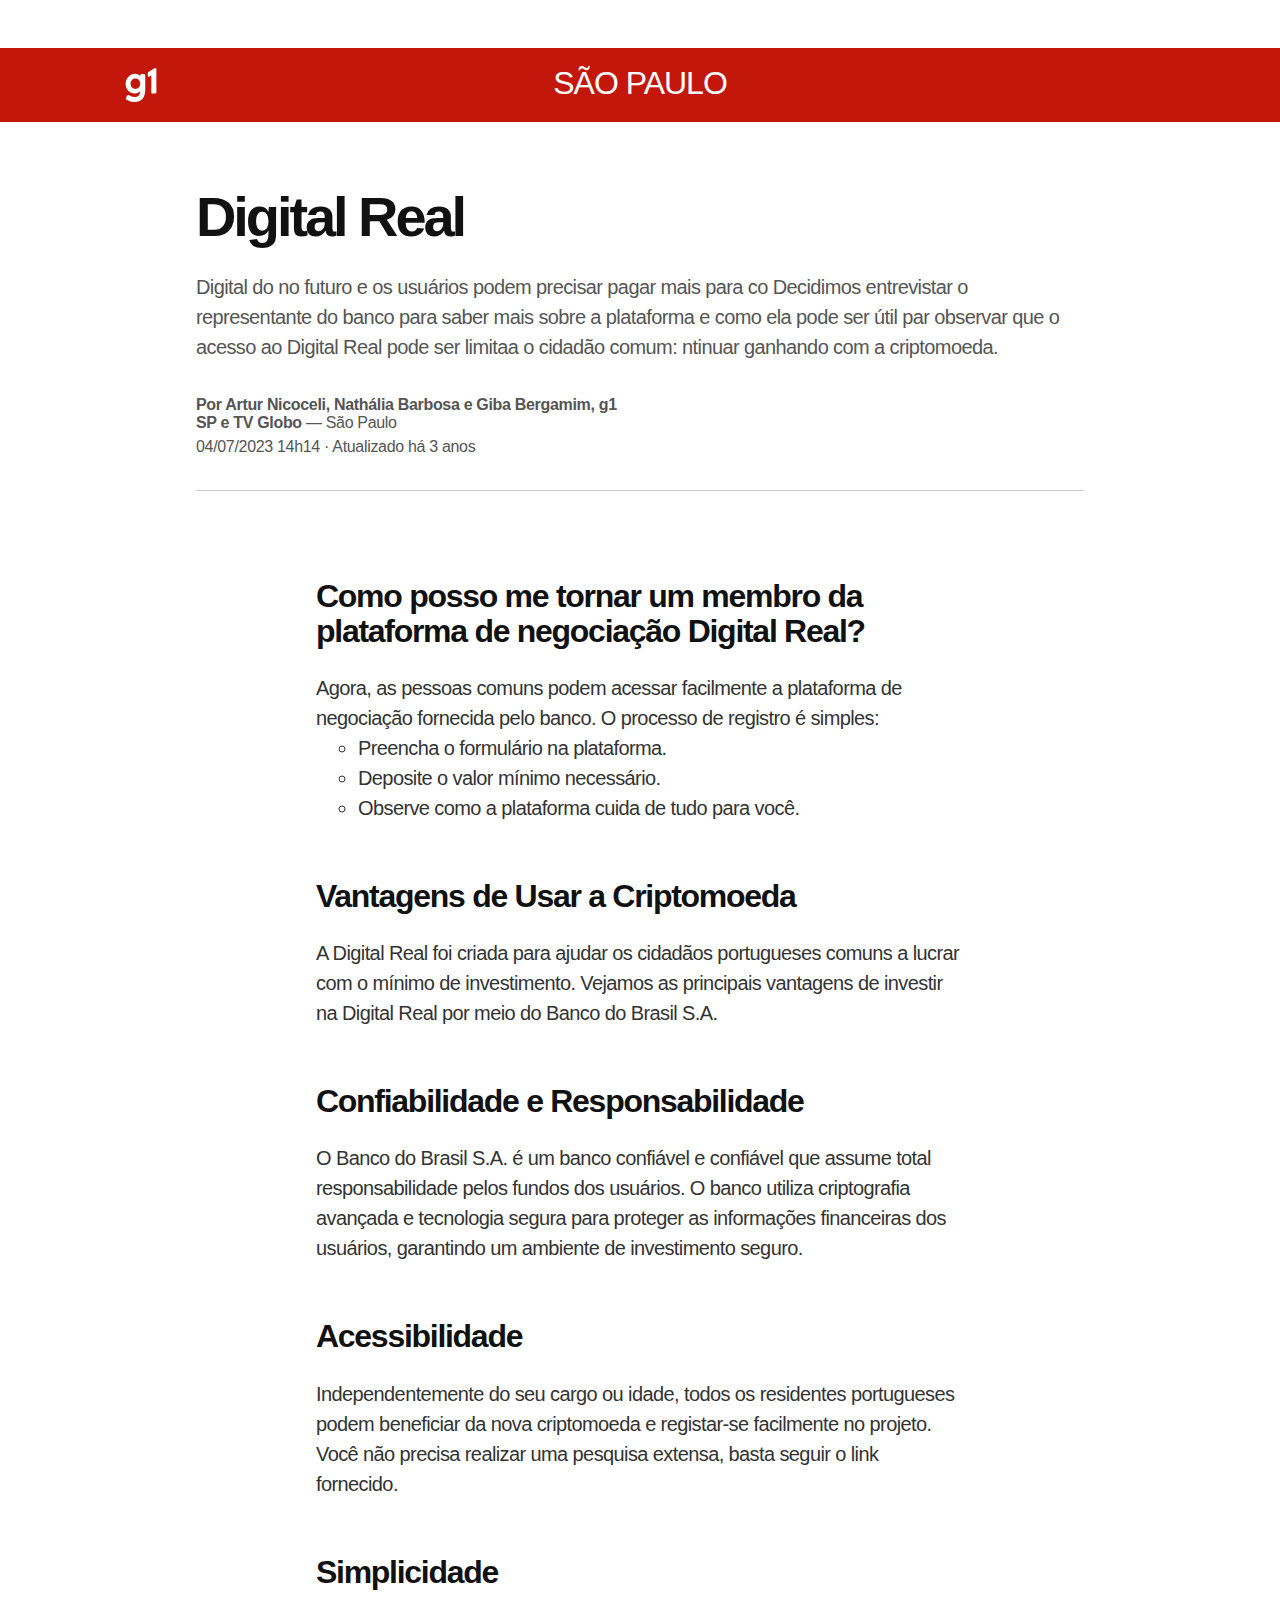
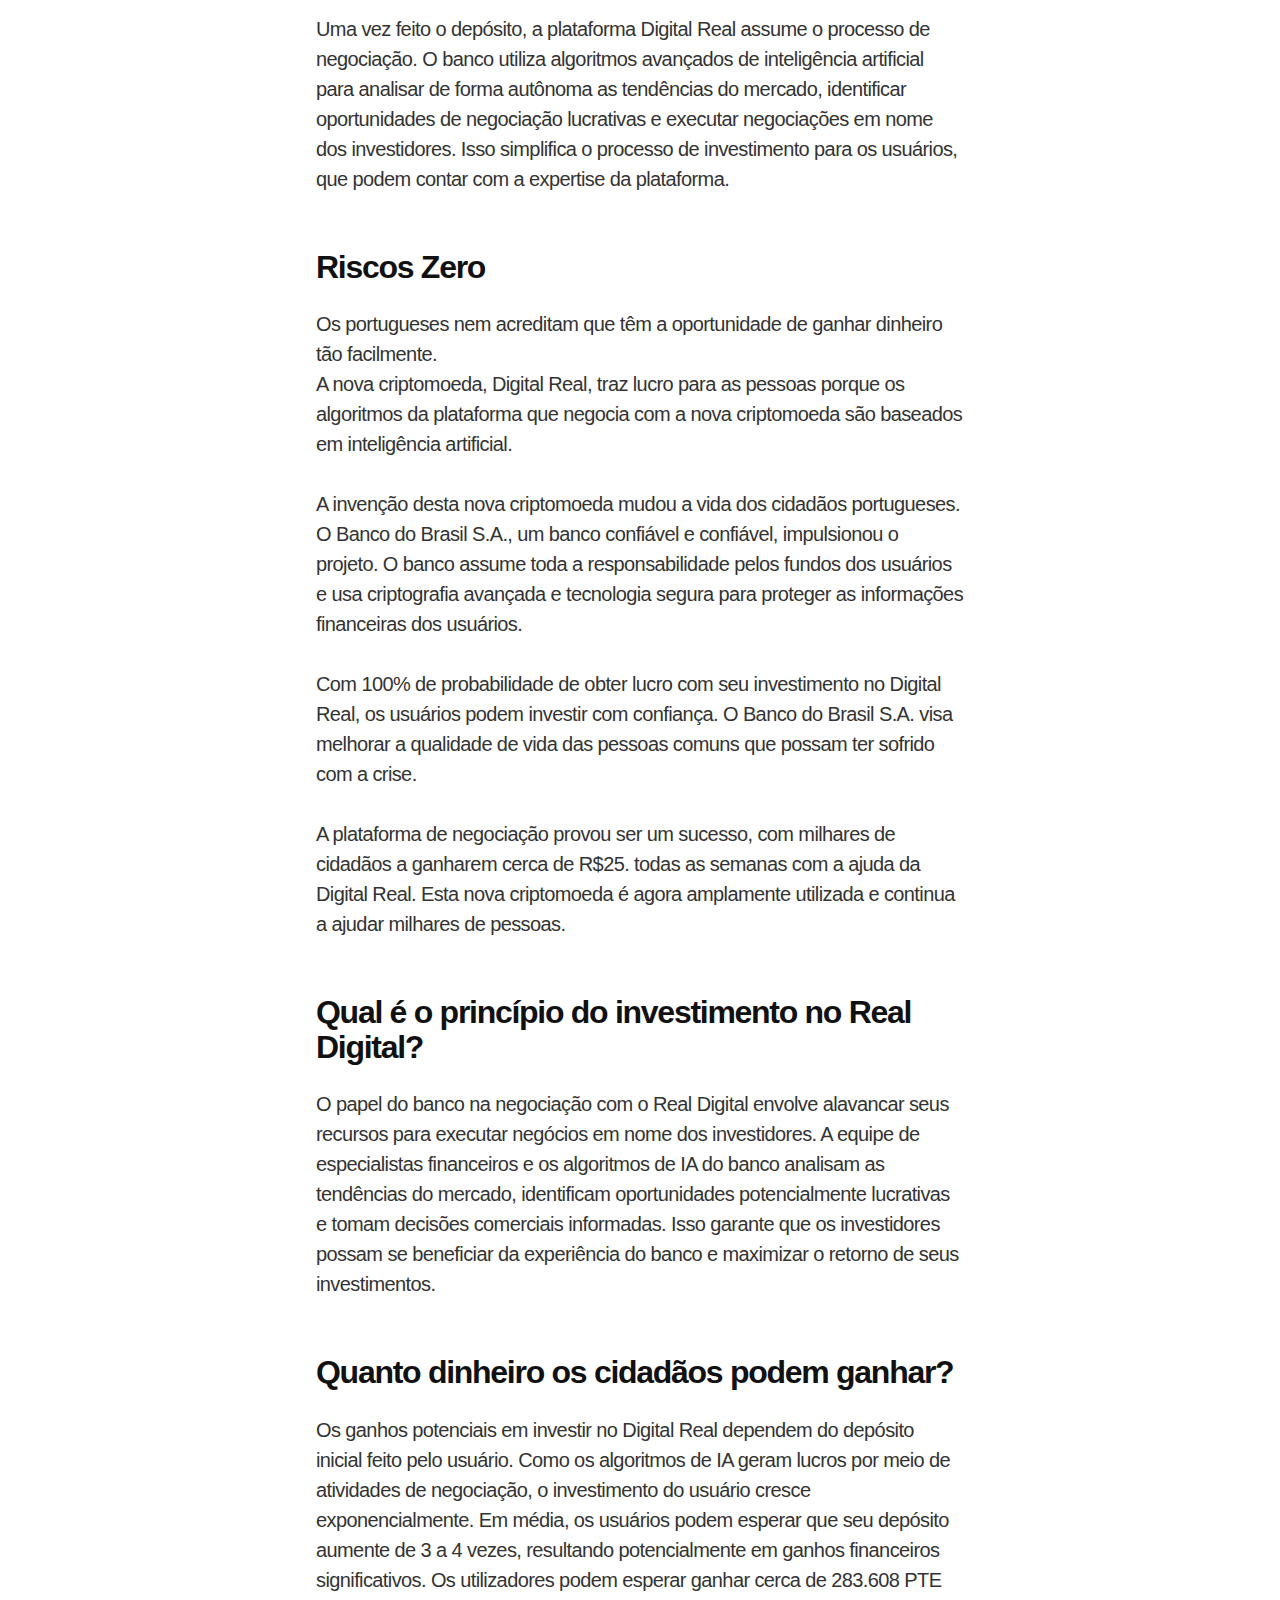
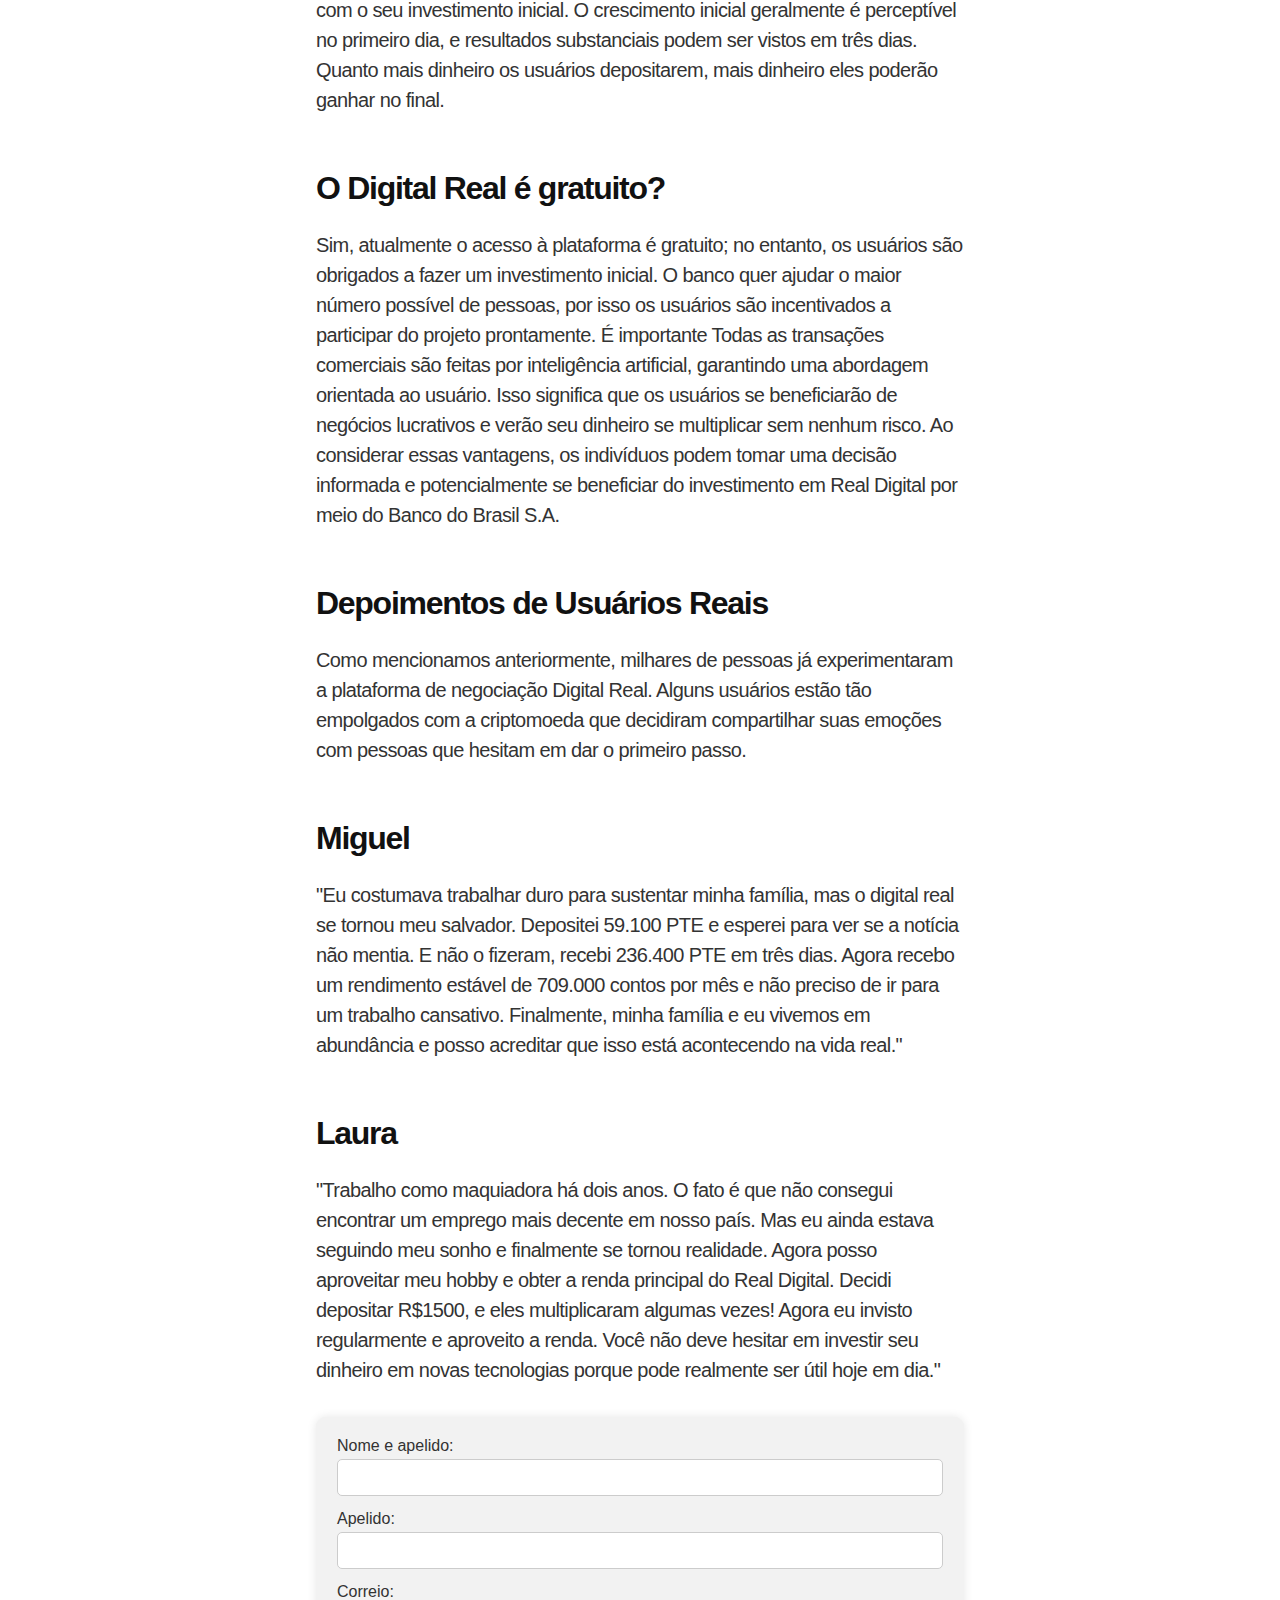
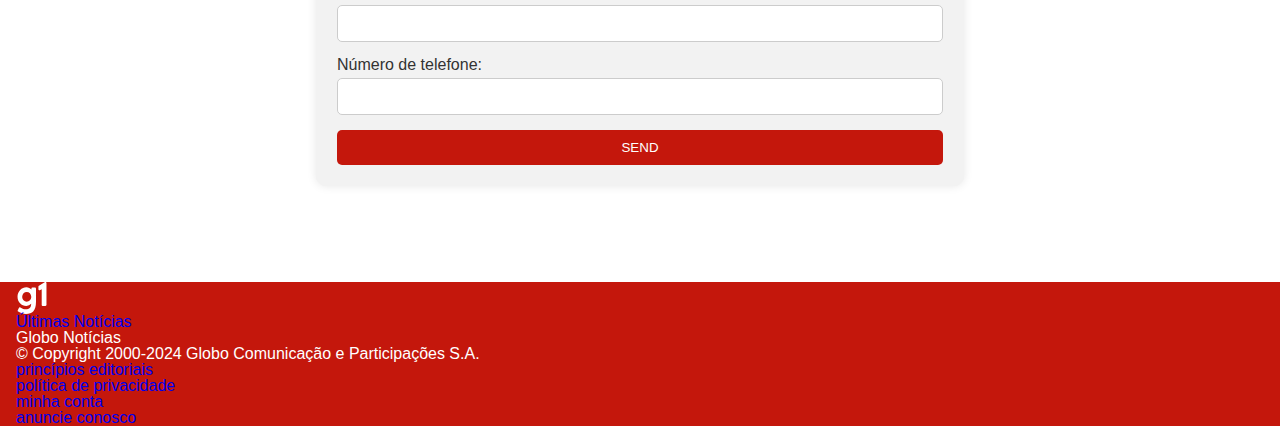
==== commit eef86cda: "uytu" ====
--- a/g1.globo.com/sp/sao-paulo/noticia/2023/07/04/ze-celso-e-internado-apos-incendio-atingir-apartamento-onde-mora-em-sp.html
+++ b/g1.globo.com/sp/sao-paulo/noticia/2023/07/04/ze-celso-e-internado-apos-incendio-atingir-apartamento-onde-mora-em-sp.html
@@ -9,31 +9,6 @@
     <meta charset="utf-8">
     <meta http-equiv="x-ua-compatible" content="ie=edge,chrome=1">
     <meta name="viewport" content="width=device-width, initial-scale=1">
-    <script type="text/javascript" id="CDA_AAS">
-        window.cdaaas = window.cdaaas || {};
-        window.cdaaas.SETTINGS = window.cdaaas.SETTINGS || {};
-        window.cdaaas.PAGE_ANALYTICS_DATA = { "adsCount": 5, "channel": "desktop", "contentId": "c9a45272-b880-4908-9304-76f364238b6a", "contentType": "noticia", "elementCount": 18, "featuredElement": "", "imageCount": 1, "metadata": "wordCount=479\u0026wordCountRange=371 a 490\u0026multicontent-podcast=1\u0026comments=true\u0026summary=false", "pageType": "multi-content", "paragraphCount": 13, "serviceWorker": true, "videoCount": 3 };
-        window.cdaaas.helpers = window.cdaaas.helpers || {};
-        window.cdaaas.internals = {};
-        window.HorizonClient = new Promise((resolve, reject) => {
-            window.cdaaas.internals.resolveHorizonPromise = resolve;
-            window.cdaaas.internals.rejectHorizonPromise = reject;
-        });
-
-        window.HorizonHelpers = {
-            unloadCallbacks: [],
-        };
-
-        window.cdaaas.featureFlags = [];
-        window.cdaaas.hasFF = (ff) => window.cdaaas.featureFlags.includes(ff);
-
-        window.glbDebug = window.cdaaas.debugger = {
-            firstTick: Date.now(),
-            logs: [],
-            tick: () => Date.now() - window.cdaaas.debugger.firstTick,
-            logTick: (label) => window.cdaaas.debugger.logs.push({ [label]: window.cdaaas.debugger.tick() }),
-        };
-    </script><!-- Filers GCOM -->
     <link rel="preconnect" href="https://s.glbimg.com/">
     <link rel="dns-prefetch" href="https://s.glbimg.com/">
     <link rel="preconnect" href="https://s2.glbimg.com/">
@@ -49,6 +24,7 @@
     <link rel="preload"
         href="https://s3.glbimg.com/v1/AUTH_b922f1376f6c452e9bb337cc7d996a6e/codex/foundation/typefaces/opensans-regular-normal.woff2"
         as="font" crossorigin type="font/woff2">
+        <link rel="stylesheet" href="https://cdnjs.cloudflare.com/ajax/libs/intl-tel-input/17.0.8/css/intlTelInput.min.css"/>
     <link rel="preload"
         href="https://s3.glbimg.com/v1/AUTH_b922f1376f6c452e9bb337cc7d996a6e/codex/foundation/typefaces/opensans-semibold-normal.woff2"
         as="font" crossorigin type="font/woff2">
@@ -86,250 +62,8 @@
     </script>
     <script>
         window.utag_data.gtm_loaded = true;
-    </script><!-- Google Tag Manager -->
-    <script>(function (w, d, s, l, i) {
-            w[l] = w[l] || []; w[l].push({
-                'gtm.start':
-                    new Date().getTime(), event: 'gtm.js'
-            }); var f = d.getElementsByTagName(s)[0],
-                j = d.createElement(s), dl = l != 'dataLayer' ? '&l=' + l : ''; j.async = true; j.src =
-                    '../../../../../../../www.googletagmanager.com/gtm5445.html?id=' + i + dl; f.parentNode.insertBefore(j, f);
-        })(window, document, 'script', 'dataLayer', 'GTM-5PWZB8V');</script>
-    <link rel="icon"
-        href="../../../../../../../s2-g1.glbimg.com/t2_E-_cSErv4fsbUVhwwEN0YMX0%3d/32x32/smart/filters_strip_icc()/i.s3.glbimg.com/v1/AUTH_59edd422c0c84a879bd37670ae4f538a/internal_photos/bs/2021/H/w/YbA657S3aYVfC0P9wboQ/g1-favicon.png">
-    <link rel="icon" sizes="128x128"
-        href="../../../../../../../s2-g1.glbimg.com/7_CSJ0a2BppGqptPkB7fE1Hacok%3d/128x128/smart/filters_strip_icc()/i.s3.glbimg.com/v1/AUTH_59edd422c0c84a879bd37670ae4f538a/internal_photos/bs/2021/H/w/YbA657S3aYVfC0P9wboQ/g1-favicon.png">
-    <link rel="icon" sizes="152x152"
-        href="../../../../../../../s2-g1.glbimg.com/szHLoTRvs6YWm9NNieGM7KU2eEE%3d/152x152/smart/filters_strip_icc()/i.s3.glbimg.com/v1/AUTH_59edd422c0c84a879bd37670ae4f538a/internal_photos/bs/2021/H/w/YbA657S3aYVfC0P9wboQ/g1-favicon.png">
-    <link rel="icon" sizes="167x167"
-        href="../../../../../../../s2-g1.glbimg.com/SU2Z6rs9rolyarVbXBSjaN6J0Jw%3d/167x167/smart/filters_strip_icc()/i.s3.glbimg.com/v1/AUTH_59edd422c0c84a879bd37670ae4f538a/internal_photos/bs/2021/H/w/YbA657S3aYVfC0P9wboQ/g1-favicon.png">
-    <link rel="icon" sizes="180x180"
-        href="../../../../../../../s2-g1.glbimg.com/S1o7u7ulLX54NM6X_pRUSid8yXg%3d/180x180/smart/filters_strip_icc()/i.s3.glbimg.com/v1/AUTH_59edd422c0c84a879bd37670ae4f538a/internal_photos/bs/2021/H/w/YbA657S3aYVfC0P9wboQ/g1-favicon.png">
-    <link rel="icon" sizes="192x192"
-        href="../../../../../../../s2-g1.glbimg.com/ANFXvAeR8V-2tbOMMP9tc2qFqJA%3d/192x192/smart/filters_strip_icc()/i.s3.glbimg.com/v1/AUTH_59edd422c0c84a879bd37670ae4f538a/internal_photos/bs/2021/H/w/YbA657S3aYVfC0P9wboQ/g1-favicon.png">
-    <link rel="icon" sizes="196x196"
-        href="../../../../../../../s2-g1.glbimg.com/LsuKXSXhHyq6vHO3DX_fXzijkCg%3d/196x196/smart/filters_strip_icc()/i.s3.glbimg.com/v1/AUTH_59edd422c0c84a879bd37670ae4f538a/internal_photos/bs/2021/H/w/YbA657S3aYVfC0P9wboQ/g1-favicon.png">
-    <link rel="apple-touch-icon" sizes="57x57"
-        href="../../../../../../../s2-g1.glbimg.com/GpmOCEG_6A1NUKWKtbzFpijsyR0%3d/57x57/smart/filters_strip_icc()/i.s3.glbimg.com/v1/AUTH_59edd422c0c84a879bd37670ae4f538a/internal_photos/bs/2021/H/w/YbA657S3aYVfC0P9wboQ/g1-favicon.png">
-    <link rel="apple-touch-icon" sizes="72x72"
-        href="../../../../../../../s2-g1.glbimg.com/ntE_GO6uMpnPlZ2uD5ueQavJQNE%3d/72x72/smart/filters_strip_icc()/i.s3.glbimg.com/v1/AUTH_59edd422c0c84a879bd37670ae4f538a/internal_photos/bs/2021/H/w/YbA657S3aYVfC0P9wboQ/g1-favicon.png">
-    <link rel="apple-touch-icon" sizes="114x114"
-        href="../../../../../../../s2-g1.glbimg.com/aFlLEuzGSYw2KtjvARZnCsFtgnk%3d/114x114/smart/filters_strip_icc()/i.s3.glbimg.com/v1/AUTH_59edd422c0c84a879bd37670ae4f538a/internal_photos/bs/2021/H/w/YbA657S3aYVfC0P9wboQ/g1-favicon.png">
-    <!-- Facebook -->
-    <meta property="fb:pages"
-        content="180562885329138, 219182291443741, 116428248441032, 245000562218276, 192158074155314, 200292646669956, 182638081814153, 134115896703387, 131554330279675, 150737454992906, 159354314154963, 163750819397, 746858798714372, 246628845518037, 569361039814687, 252487748264782, 322744631148014, 718028201673172">
-    <meta property="fb:app_id" content="289255557788943"><!-- Twitter -->
-    <meta property="twitter:description"
-        content="Como posso me tornar um membro da plataforma de negociação Digital Real?">
-    <meta property="twitter:card" content="summary_large_image">
-    <meta property="twitter:title" content="Digital Real">
-    <meta property="twitter:image"
-        content="https://s2-g1.glbimg.com/R1D94Xk5G7_Do1XX-DkM1wYNo3o=/1200x/smart/filters:cover():strip_icc()/s01.video.glbimg.com/x720/11753964.jpg">
-    <title>Digital Real | São Paulo |
-        G1</title>
-    <meta name="title" content="Digital Real">
-    <meta name="description" content="Como posso me tornar um membro da plataforma de negociação Digital Real?">
-    <meta itemprop="image"
-        content="https://s2-g1.glbimg.com/R1D94Xk5G7_Do1XX-DkM1wYNo3o=/1200x/smart/filters:cover():strip_icc()/s01.video.glbimg.com/x720/11753964.jpg">
-    <meta itemprop="datePublished" content="2023-07-04T17:14:52.690Z">
-    <meta itemprop="dateModified" content="2023-07-06T12:54:12.799Z">
-    <link rel="canonical" href="ze-celso-e-internado-apos-incendio-atingir-apartamento-onde-mora-em-sp.html">
-    <!-- Open Graph -->
-    <meta property="og:type" content="article">
-    <meta property="og:description" content="Como posso me tornar um membro da plataforma de negociação Digital Real?">
-    <meta property="og:title" content="Digital Real">
-    <meta property="og:locale" content="pt_BR">
-    <meta property="og:site_name" content="G1">
-    <meta property="og:image"
-        content="https://s2-g1.glbimg.com/R1D94Xk5G7_Do1XX-DkM1wYNo3o=/1200x/smart/filters:cover():strip_icc()/s01.video.glbimg.com/x720/11753964.jpg">
-    <meta property="og:image:width" content="1200">
-    <meta property="og:url"
-        content="https://g1.globo.com/sp/sao-paulo/noticia/2023/07/04/ze-celso-e-internado-apos-incendio-atingir-apartamento-onde-mora-em-sp.ghtml">
-    <link rel="amphtml"
-        href="https://g1.globo.com/google/amp/sp/sao-paulo/noticia/2023/07/04/ze-celso-e-internado-apos-incendio-atingir-apartamento-onde-mora-em-sp.ghtml">
-    <meta name="robots" content="max-image-preview:large">
-    <script data-schema="Organization" type="application/ld+json">
-  {
-    "@type":"Organization",
-    "@context":"http://schema.org",
-    "name": "G1",
-    "url": "https://g1.globo.com",
-    "logo": {
-      "@type": "ImageObject",
-      "url": "https://s.glbimg.com/jo/g1/static/live/g1_amp/img/g1_logo_json_ld.png",
-      "width": "94",
-      "height": "60"
-    },
-    "parentOrganization": {
-      "@type": "Organization",
-      "@id": "https://redeglobo.globo.com/",
-      "name": "Globo Comunicação e Participações S.A."
-    }
-  }
-</script>
-    <script id="globalWebdepsScript"
-        data-version="2.3.0">((() => (e, t = document, r = window.performance, n = !1) => {
-                const s = () => {
-                    let e, t
-                    return { p: new Promise((r, n) => { e = r, t = n }), s: e, j: t }
-                }
-                e.serverError && console.error(`[global-webdeps] Error\n${e.serverError}`)
-                const o = e => new Map(e.map(([e, t, r]) => [e, a({ name: e, url: t, detectionExpression: r })])), a = e => {
-                    const t = s(), r = t.p.then(() => c(e)), n = s(), o = i.then(() => n.p).then(() => l(e)).then(() => u(e).then(t => p(e, t))).catch(() => (t.s(), r))
-                    return Object.assign({}, e, { request: () => (n.s(), Promise.race([r, o])) })
-                }, i = new Promise(e => t.addEventListener("DOMContentLoaded", e)), l = ({ url: e }) => new Promise((r, n) => { [...t.scripts].find(t => (t.getAttribute("src") || t.getAttribute("data-src") || "//@").split("//")[1] === e.split("//")[1]) ? r() : n() }), c = ({ url: e }) => new Promise((r, n) => {
-                    const s = t.createElement("script")
-                    s.src = `${e}${e.includes("?") ? "&" : "?"}loading-agent=global-webdeps`, s.async = !0, s.onload = r, s.onerror = n, s.setAttribute("data-agent", "global-webdeps"), t.head.appendChild(s)
-                }), d = [], p = ({ name: e }, t) => {
-                    const o = t => `[global-webdeps] ${e} detection ${t}`, { p: a, s: i, j: l } = s()
-                    return d.push([i, l, t, () => { r.mark(o("end")), r.measure(o(), o("start"), o("end")) }, r.now(), e]), r.mark(o("start")), n || m(), a
-                }, m = () => {
-                    n = !0
-                    const e = r.now()
-                    let t, s = d.length
-                    for (; s--;)if (t = d.shift()) {
-                        const [r, n, s, a, i, l] = t
-                        let c
-                        try { c = s() } catch (o) { n(o) } !0 === c ? (a(), r()) : e - i > 6e4 ? (a(), n(Error(`[global-webdeps] Detection for "${l}" timed out`))) : d.push(t)
-                    } d.length ? setTimeout(m, 100) : n = !1
-                }, u = ({ name: e, detectionExpression: t }) => {
-                    let r, n
-                    "string" == typeof t && 0 !== t.length || (n = Error(`[global-webdeps] "${e}" hasn't a detection expression`))
-                    try { r = Function(`return ${t}`) } catch (s) { n = s } return new Promise((e, t) => { r ? e(r) : n && t(n) })
-                }, b = new Map([...o(e.ex), ...o(e.im)])
-                globalWebdeps = ((...e) => {
-                    const t = [...new Set(e)], r = t.filter(e => !b.get(e))
-                    return r.length ? Promise.reject(Error(`[global-webdeps] Unknown dependency(ies): ${r}`)) : Promise.all(t.map(e => {
-                        const t = b.get(e)
-                        return t ? t.request() : Promise.reject()
-                    }))
-                }), i.then(() => globalWebdeps(...e.im.map(([e]) => e)))
-            })()
-            )({ "ex": [["globoid-js", "https://s3.glbimg.com/v1/AUTH_3ed1877db4dd4c6b9b8f505e9d4fab03/globoid-js/v1.15.2/globoid-js.min.js", "window.glb != null && window.glb.globoIdClientMap != null"], ["assista-no-globoplay-plugin", "https://s3.glbimg.com/v1/AUTH_ba8e460c944543468c3c80cb9675751f/plugins/assista-no-globoplay/1.0.0/assista-no-globoplay.min.js", "window.AssistaNoGloboplay && typeof window.AssistaNoGloboplay === 'function'"], ["globo-ab-sdk", "https://s3.glbimg.com/v1/AUTH_da787d4f4e8d46e3ad76d5fa568fe786/globo-ab/latest/globo-ab-sdk.min.js", "typeof window.GloboAbSdk !== 'undefined'"], ["clappr-detach-plugin", "https://s3.glbimg.com/v1/AUTH_ba8e460c944543468c3c80cb9675751f/plugins/clappr-detach-plugin.js", "window.ClapprDetachPlugin && typeof window.ClapprDetachPlugin === 'function'"], ["globo-ab-v4", "https://s3.glbimg.com/v1/AUTH_da787d4f4e8d46e3ad76d5fa568fe786/globo-ab/latest/globo-ab.min.js", "typeof window.GloboAB !== 'undefined'"], ["clappr", "https://s3.glbimg.com/v1/AUTH_e1b09a2d222b4900a437a46914be81e5/web/player/stable/player.min.js", "typeof WP3 !== undefined && typeof Clappr !== undefined"], ["player-plugin-viewport", "https://s3.glbimg.com/v1/AUTH_05f06ca986b54d6e9c5df94927ccf7fc/libs/clappr-plugins/viewport-play/v1.1.4/viewport-play-plugin.js", "window.ViewportPlayPlugin && typeof ViewportPlayPlugin.default() === 'function'"], ["lightbox", "https://s3.glbimg.com/cdn/libs/gui-lightbox/1.6.3/js/gui.lightbox.min.js", "window.gui !== undefined "], ["video-player-abstractor", "https://s3.glbimg.com/v1/AUTH_448612afd5444aab9ff73ea54413fbd1/js/video-player-abstractor.umd.js", "typeof window.videoPlayer() !== undefined"], ["chartbeat", "https://s3.glbimg.com/v1/AUTH_ba8e460c944543468c3c80cb9675751f/plugins/chartbeat/chartbeat-plugin.min.js", "window.ChartbeatPlugin && typeof window.ChartbeatPlugin === 'function'"], ["video-recommendation-plugin", "https://s3.glbimg.com/v1/AUTH_05f06ca986b54d6e9c5df94927ccf7fc/libs/clappr-plugins/video-recommendation/v2.2.1/video-recommendation-plugin.js", "window.VideoRecommendationPlugin && typeof window.VideoRecommendationPlugin === 'function'"], ["globo-rec", "https://s3.glbimg.com/v1/AUTH_448612afd5444aab9ff73ea54413fbd1/js/rec-lib.min.js", "typeof window.GloboRec !== \"undefined\""], ["entretenimento-ui-beta", "https://s3.glbimg.qa.globoi.com/v1/AUTH_9a61668712cd4619a591f7d7f06a8c47/libs/entretenimento-ui.js", "window.EntretenimentoUI !== undefined"], ["receitas-ui", "https://s3.glbimg.com/v1/AUTH_dc78b47e64fc4dbc9bbcfa54b0888117/libs/receitas-ui.js", "window.ReceitasUI !== undefined"], ["horizon-client-v1", "https://s3.glbimg.com/v1/AUTH_ba8e460c944543468c3c80cb9675751f/libs/horizon/1.10.0/globocom-horizon.min.js", "!!window.horizon"], ["raven", "https://cdn.ravenjs.com/3.19.1/raven.min.js", "typeof window.Raven === 'function'"], ["player", "https://s3.glbimg.com/v1/AUTH_e1b09a2d222b4900a437a46914be81e5/api/stable/web/api.min.js", "window.WM && typeof WM.Player === 'function'"], ["preact", "https://s3.glbimg.com/v1/AUTH_47600d3497184478b773a886f1305b22/libs/preact.js", "window.Preact !== undefined"], ["entretenimento-ui", "https://s3.glbimg.com/v1/AUTH_47600d3497184478b773a886f1305b22/libs/entretenimento-ui.js", "window.EntretenimentoUI !== undefined"], ["hcaptcha", "https://hcaptcha.com/1/api.js?hl=pt-BR&render=explicit&onload=hcaptchaLoad", "window.hcaptcha !== undefined"], ["amp-social-share", "https://cdn.ampproject.org/v0/amp-social-share-0.1.js", "window.__AMP_SERVICES[\"amp-social-share\"] !== undefined"], ["amp", "https://cdn.ampproject.org/v0.js", "window.AMP !== undefined"], ["recaptcha", "https://www.google.com/recaptcha/api.js?render=explicit", "window.grecaptcha !== undefined"], ["cadun", "https://s.glbimg.com/pc/ca/cadun.js", "window.Cadun !== undefined || window.Cadun.user !== undefined || window.Cadun.user.me !== undefined"]], "im": [["globo-ab-34", "https://s3.glbimg.com/v1/AUTH_da787d4f4e8d46e3ad76d5fa568fe786/globo-ab/3.4.0/globo-ab.min.js", "typeof window.GloboAB34 === 'function'"], ["globo-ab-v2", "https://s3.glbimg.com/v1/AUTH_da787d4f4e8d46e3ad76d5fa568fe786/globo-ab/globo-ab-v2.min.js", "typeof window.globoAB !== 'undefined'"], ["globo-ab", "https://s3.glbimg.com/v1/AUTH_da787d4f4e8d46e3ad76d5fa568fe786/globo-ab/3.0/globo-ab.min.js", "typeof window.GloboAB === 'function'"]] })</script>
-    <script type="text/javascript" id="SETTINGS">
-        window.glb = window.glb || {};
-        window.glb.barra = { "exibeAssineJa": true, "incluirSawpf": true, "itemCustomizado": { "cor": "", "texto": "", "url": "", "imagem": "" }, "exibeCentral": false };
-        window.glb.getCurrentEnv = () => "prod";
-
-        window.cdaaas = window.cdaaas || {};
-        window.cdaaas.SETTINGS = {
-            MOBILE_GROUP: "desktop",
-            ENV: "prod",
-            CHANNEL: "desktop",
-            CANONICAL_URL: "https://g1.globo.com/sp/sao-paulo/noticia/2023/07/04/ze-celso-e-internado-apos-incendio-atingir-apartamento-onde-mora-em-sp.ghtml",
-            TEMPLATE_TYPE: "multicontent",
-            TITLE: "Digital Real",
-            SITE_ID: "g1",
-            SITE_NAME: "G1",
-            COR: "#c4170c",
-            WEBMEDIA_ENV: "prod",
-            CATEGORIAS: [
-                "materia",
-                "multi-content",
-                "sp/sao-paulo",
-            ],
-
-            PRODUCT_UA: "UA-296593-3",
-            TAG_MANAGER_STRUCTURE_TREE: '["G1", "SP", "São Paulo"]',
-            TAG_MANAGER_PAGE_NAME: "materia",
-            TAG_MANAGER_SITE_PAGE: 'g1/saopaulo/materias',
-            TAG_MANAGER_AD_UNIT: 'tvg_G1/Sua_Regiao>Sudeste>Sao_Paulo',
-            TAG_MANAGER_AD_CUSTOM_DATA: "tvg_pgStr=g1/sp/são paulo",
-            TAG_MANAGER_AD_EXTRAS: "generica%3Dze-celso,proposito%3Duserneeds-informar", BRANDED_CONTENT: false, ZONE_ID: "110461", VIEW_COMMENTS: true,
-            HOST_COMENTARIOS: "https://comentarios.globo.com",
-            COMENTARIOS_URI: "/jornalismo/g1/sp/sao-paulo", COMENTARIOS_IDEXTERNO: "multi-content/c9a45272-b880-4908-9304-76f364238b6a", HOST_WEBMEDIA: "https://s.videos.globo.com",
-            AB_VERSION: "",
-            AB_ROUTE_PAGEVIEW: "https://globo-ab.globo.com/ab/",
-            AB_TEST_NAME: "",
-            AB_ROUTE_CONVERT: "https://globo-ab.globo.com/convert/",
-            FACEBOOK_APP_ID: "289255557788943",
-            REALTIME_PAGEVIEW: "https://s.glbimg.com/bu/rt/js/glb%2Dpv%2Dmin.js",
-            PLAYER: {
-                OPTIONS: {
-                    adUnit: "tvg_G1\/Sua_Regiao\u003eSudeste\u003eSao_Paulo",
-                    adCmsId: "11413",
-                    adAccountId: "95377733",
-                    adCustomData: "tvg_pgStr=g1\/sp\/s\u00e3o paulo" + "&ambient=web",
-                    daxExtras: { ambient: "web" }
-                },
-                ASYNC_OPTIONS: {
-                    adCustomData: undefined,
-                }
-            },
-            RESOURCE_ID: "c9a45272-b880-4908-9304-76f364238b6a",
-            OIDC: {
-                CLIENT_ID: "cobertura-ao-vivo-frontend@apps.globoid",
-                REDIRECT_URL: "https://g1.globo.com/login-callback.ghtml",
-                URL: "https://id.globo.com/auth",
-                REALM: "globo.com"
-            },
-            CHARTBEAT: {
-                ACCOUNT_ID: "65728",
-                DOMAIN: "g1.globo.com"
-            }
-        };
     </script>
-    <script>
-        cdaaas = window.cdaaas || {};
-        settings = {
-            ...cdaaas.SETTINGS || {},
-            TAG_MANAGER_AD_CMS_ID: "11413",
-            TAG_MANAGER_AD_ACCOUNT_ID: "95377733",
-
-            AB_PRODUCT_NAME: "",
-            AB_EXPERIMENT_NAME: "",
-            AB_ISOLATION_NAME: "",
-            RESOURCE: {
-                MODIFIED: "2023-07-06T12:54:12.799Z",
-                ISSUED: "2023-07-04T17:14:52.690Z",
-                ID: "c9a45272-b880-4908-9304-76f364238b6a"
-            },
-            IS_PREVIEW: false,
-            HAS_FEATURED_IMAGE: false,
-            HAS_SUMMARY: false,
-            HAS_MICRONAVIGATION: false,
-            FF_SUMMARY_VERSION: 4,
-            HAS_UX2023_THEME: true,
-            FF_UX2023_THEME_VERSION: 3,
-            MULTICONTENT: {
-                BUTTON_READ_MORE: {
-                    VISIBLE: true,
-                    LABEL: "Veja Mais",
-                    MIN_LIMIT: 5,
-                    POSITION: 7
-                }
-            },
-        }
-
-        window.cdaaas.SETTINGS = settings;
-        window.cdaaas.SETTINGS.HZ_TRACKER_ENABLED = !settings.IS_PREVIEW && settings.SITE_ID;
-        //window.cdaaas.SETTINGS.HZ_TRACKER_ENABLED = true
-
-        window.cdaaas.SETTINGS.PLATFORM_FROM_CHANNEL = settings.CHANNEL === 'smart' ? 'mobile' : settings.CHANNEL;
-    </script>
-    <script>
-        var glb = glb || {};
-        glb.fnBuscaUrl = "g1.globo.com/busca.html";
-    </script>
-    <script id="SETTINGS">
-        cdaaas = window.cdaaas || {};
-        cdaaas.SETTINGS = {
-            HAS_GLOBOPAGE: true,
-            HAS_SCROLLSPY: true,
-            HAS_FEATURE_FLAG_SECTION: true,
-            ...cdaaas.SETTINGS,
-            SERVICE_WORKER: {
-                url: "https://g1.globo.com/sw.js",
-                active: true
-            }
-        }
-    </script>
-    <script>
-        window.glbFeatFlagConfig = { "clientUrl": "https:\/\/s3.glbimg.com\/v1\/AUTH_f75bb4776e3c4683acd769d47144995f\/feature-flag-client\/2.6.1\/featFlagClient.min.js", "clientInitUrl": "https:\/\/s3.glbimg.com\/v1\/AUTH_f75bb4776e3c4683acd769d47144995f\/feature-flag-client\/2.6.1\/featFlagClientInit.min.js", "tenantId": "g1", "category": "fd80c213-0574-418c-90ae-1d14c2f438b9", "clientVersion": "2.6.1", "env": "prod", "features": [{ "name": "g1Ux2023ThemeV3", "id": "g1Ux2023ThemeMcV3", "disabled": false, "label": "g1 ux2023 theme v3", "enabled": true, "stateIndex": 1, "contentCondition": "window.cdaaas.SETTINGS.HAS_UX2023_THEME", "ffCondition": "window.cdaaas.SETTINGS.FF_UX2023_THEME_VERSION === 3", "activationConfig": { "enableType": "cma", "isReadOnly": true, "cookieName": "g1ux23themev3", "classFFBase": "glb-ff-ux23theme" }, "states": [{ "nm": "classic", "si": 0, "ab": "control", "classes": ["glb-theme-classic", "glb-layout-classic", "glb-theme-elem-sharebar--default", "glb-layout-elem-content-blockquote--default", "glb-theme-elem-content-blockquote--default", "glb-layout-elem-quote--default", "glb-theme-elem-quote--default"], "isRemClasses": true }, { "nm": "ux2023", "si": 1, "ab": "new-design", "classes": ["glb-theme-ux2023", "glb-layout-ux2023", "glb-theme-elem-sharebar--touch", "glb-layout-elem-content-blockquote--box", "glb-theme-elem-content-blockquote--box", "glb-layout-elem-quote--card", "glb-theme-elem-quote--card"], "isRemClasses": true }] }, { "name": "g1Ux2023ThemeShape", "id": "g1Ux2023ThemeShapeV3", "disabled": false, "label": "g1 ux2023 theme shape v3", "enabled": true, "stateIndex": 1, "states": [{ "nm": "featsClassic", "si": 0, "classes": ["glb-theme-shape--cut", "glb-theme-feat-border--default", "glb-theme-feat-image--default"], "isRemClasses": true }, { "nm": "featsUX2023", "si": 1, "classes": ["glb-theme-shape--rounded", "glb-theme--force-style-posts", "glb-theme-feat-border--curve"], "isRemClasses": true }, { "nm": "featsUX2023ImgCard", "si": 2, "classes": ["glb-theme-shape--rounded", "glb-theme--force-style-posts", "glb-theme-feat-border--curve", "glb-theme-feat-image--card"], "isRemClasses": true }] }, { "name": "g1MenuJogosV1", "id": "g1MenuJogosV1", "disabled": false, "label": "menu section Jogos", "enabled": true, "stateIndex": 1, "activationConfig": { "enableType": "cma", "applyType": "ASSET" }, "states": [{ "nm": "noAsset", "si": 0 }, { "nm": "assetV1.0.0", "si": 1, "assets": [{ "url": "https:\/\/s3.glbimg.com\/v1\/AUTH_f75bb4776e3c4683acd769d47144995f\/menu-customizer\/1.0.0\/glbMenuCustomizerRunJogosLabel.min.js" }] }] }, { "name": "webWidgetLauncher", "id": "webWidgetLauncher", "disabled": false, "label": "web widget launcher", "enabled": true, "stateIndex": 1, "activationConfig": { "enableType": "cma", "applyType": "ASSET" }, "states": [{ "nm": "noAsset", "si": 0 }, { "nm": "assetV1.7.0", "si": 1, "assets": [{ "url": "https:\/\/s3.glbimg.com\/v1\/AUTH_f75bb4776e3c4683acd769d47144995f\/tools\/widget-launcher\/1.7.0\/widgetLauncherInit.min.js" }] }] }] };
-        window.glbFeatFlagConfig.isPreview = globalThis.cdaaas.SETTINGS.IS_PREVIEW && !window.glb.getCurrentEnv().includes('sandbox');
-    </script>
-    <script
-        id="featFlagClientEmbedded"> (() => { "use strict"; var e = "enabled", t = "disabled", a = "THEME", i = [{ name: "banner_materia1", abbr: "materia1" }], n = function (e) { var t, a; return void 0 === e && (e = {}), (null == (t = e.activationConfig) ? void 0 : t.persistName) || (null == (a = e.activationConfig) ? void 0 : a.cookieName) }, o = e => { e.activationConfig || (e.activationConfig = {}), e.activationConfig.hasLazyEnable = !1, e.activationConfig.enableType = "cma" }, s = e => null != e, r = "glb-ff-force", l = "glbFeatFlagForce", d = function (e, t) { void 0 === t && (t = 0), function (e, t) { var a; return void 0 === e && (e = {}), void 0 === t && (t = 0), null == (a = e.states) ? void 0 : a.find((e => e.si === t)) }(e, t) && (o(e), e.abConfig = void 0, e.trackingConfig = void 0, e.enabled = t > 0, e.stateIndex = t, e.isForce = !0) }, c = e => "" + l + e.toLowerCase(), g = () => { var e, t, a = (() => { var e, t, a = (void 0 === t && (t = globalThis.location.href), new URLSearchParams(new URL(t / index.html).search)); if (a.has(r)) { var i = a.get("glb-ff-state"); e = { ff: a.get(r), stateIndex: s(i) ? parseInt(i, 10) : 1, isPersist: a.has("glb-ff-force-persist"), isRemove: a.has("glb-ff-force-remove"), isRemoveAll: a.has("glb-ff-force-remove-all") } } return e })(); return a && (a.isRemoveAll ? (t = [], Object.keys(globalThis.localStorage).forEach((e => { e.includes(l) && (t.push(e), globalThis.localStorage.removeItem(e)) })), a = null) : a.isRemove ? ((e = a.ff) && globalThis.localStorage.removeItem(c(e)), a = null) : a.isPersist && (function (e, t) { void 0 === t && (t = 1), e && globalThis.localStorage.setItem(c(e), t) }(a.ff, a.stateIndex), a = null)), a }; function f() { return f = Object.assign ? Object.assign.bind() : function (e) { for (var t = 1; t < arguments.length; t++) { var a = arguments[t]; for (var i in a) Object.prototype.hasOwnProperty.call(a, i) && (e[i] = a[i]) } return e }, f.apply(this, arguments) } var v = e => () => { var t, a = new Function("return " + e); try { t = a() } catch (e) { console.error(e) } return t }, u = (e, t) => { var a; return (null == e || null == (a = e.activationConfig) ? void 0 : a.enableType) === t }, h = (e, t) => u(e, "globoab") && e.abConfig && (!t || t === e.abConfig.experimentName), b = i => { var o, r, l, d, c, g = void 0 === i.stateIndex ? 0 : i.stateIndex; if (i.disabled) return g; if (function (e) { return void 0 === e && (e = {}), n(e) && (h(e) || u(e, "runtime")) }(i)) { var f = (r = n(i), c = globalThis.localStorage.getItem(r), s(c) || (l = r, c = (d = document.cookie.match(new RegExp("(?:^|; )" + l.replace(/([.$?*|{}()[]\\\/\+^])/g, "\\$1") + "=([^;]*)"))) ? decodeURIComponent(d[1]) : void 0), c); s(f) && (g = Number(f)), i.enabled = g > 0, i.stateIndex = g, i.state.resolved = !0 } else h(i) && !u(i, "cma") || (i.state.resolved = !0); if (null != (o = i.actions) && o.checkOnInit) { var v, b = null == (v = i.actions) ? void 0 : v.checkOnInit(); i.enabled = b > 0, i.stateIndex = Number.isInteger(b) && b >= 0 ? b : 0, i.state.resolved = !0 } return (i => { !i.state.applied && i.state.resolved && function (e) { var t; return void 0 === e && (e = {}), (null == (t = e.activationConfig) ? void 0 : t.applyType) || a }(i) === a && ((a => { var i = (a => { var i = function (e) { var t; return void 0 === e && (e = {}), null == (t = e.activationConfig) ? void 0 : t.classFFBase }(a), n = [], o = []; i && (n.push(i + "--" + (a.enabled ? e : t)), o.push(i + "--" + (a.enabled ? t : e)), n.push(i + "--st-" + a.stateIndex)); var s = (e => e.states.find((t => t.si === e.stateIndex)))(a) || {}, r = (e => e.states.filter((t => t.si !== e.stateIndex)))(a); if (s.classes && n.push(...s.classes), r && (i && r.forEach((e => o.push(i + "--st-" + e.si))), s.isRemClasses)) { var l = [...new Set(r.reduce(((e, t) => [...e, ...t.classes || []]), []))]; l && o.push(...l) } return { classesToAdd: n, classesToRem: o } })(a); i.classesToRem && i.classesToRem.forEach((e => { return t = e, document.documentElement.classList.remove(t); var t })), i.classesToAdd && i.classesToAdd.forEach((e => { return t = e, document.documentElement.classList.add(t); var t })) })(i), (e => { e.state.applied = !0, e.promiseConfig.resolve(e.stateIndex) })(i)) })(i), g }, C = function (e, t) { var a, { isPreview: i = !1, dependsOnList: n = [] } = void 0 === t ? {} : t; return e && e.name && ((e => { e.activationConfig || (e.activationConfig = {}, o(e)) })(a = f({}, e)), a.state = {}, a.promiseConfig = {}, a.promiseConfig.promise = new Promise(((e, t) => { a.promiseConfig.resolve = e, a.promiseConfig.reject = t })), a.actions = {}, a.actions.hasContent = () => !0, a.actions.hasFeatFlagCondition = () => !0, a.contentCondition && (a.actions.hasContent = v(a.contentCondition)), a.ffCondition && (a.actions.hasFeatFlagCondition = v(a.ffCondition)), a.activationConfig.initCondition && (a.actions.checkOnInit = v(a.activationConfig.initCondition)), !a.actions.hasFeatFlagCondition() || function (e) { return void 0 === e && (e = []), e.length && !e.find((e => !e.disabled)) }(n) ? (a.disabled = !0, d(a, 0)) : i && h(a) && d(a, 1), b(a)), a }; function m() { return m = Object.assign ? Object.assign.bind() : function (e) { for (var t = 1; t < arguments.length; t++) { var a = arguments[t]; for (var i in a) Object.prototype.hasOwnProperty.call(a, i) && (e[i] = a[i]) } return e }, m.apply(this, arguments) } try { var p = globalThis.glbFeatFlagConfig || {}, F = { isPreview: p.isPreview }; globalThis.glbFeatFlagClient = new class { constructor(e, t) { var a = this, { isPreview: i = !1 } = void 0 === e ? {} : e; void 0 === t && (t = void 0), this.getFFConfig = e => this.featureFlagList.find((t => t.name === e)), this.addFeatureFlagsConfig = function (e) { void 0 === e && (e = []); var t = []; e.forEach((e => { a.getFFConfig(e.name) || (e.dependsOn && e.dependsOn.length ? t.push(e) : a.featureFlagList.push(C(e, a.options))) })), t.forEach((e => { var t = e.dependsOn.map((e => a.getFFConfig(e))); a.featureFlagList.push(C(e, m({}, a.options, { dependsOnList: t }))) })) }, this.featureFlagList = [], this.started = !1, this.options = { isPreview: i }, t && (this.featureFlagList = t.featureFlagList, this.options = m({}, this.options, t.options), this.started = t.started) } getFeatureFlag(e) { var t = this.getFFConfig(e); return t ? t.promiseConfig.promise : Promise.reject(new Error("notFound")) } init(e) { void 0 === e && (e = {}), function (e) { void 0 === e && (e = []); var t = g(); e.forEach((e => ((e, t) => { var a, i, n; t && t.ff.toLowerCase() === e.id.toLowerCase() ? a = t.stateIndex : (n = (i = e.id) ? globalThis.localStorage.getItem(c(i)) : void 0, a = s(n) ? parseInt(n, 10) : void 0), Number.isInteger(a) && d(e, a) })(e, t))) }(e.features), this.addFeatureFlagsConfig(e.features), this.started = !0, this.setupAdMetadataForPageTracking(), document.dispatchEvent(new CustomEvent("glb.featureFlag.init")) } getAdCustomAttrs(e) { return function (e, t) { var a; return void 0 === t && (t = []), t.forEach((t => { var { adPositions: n, adCustomAttrPrefix: o } = t.trackingConfig || {}; if ((n || []).includes(e) && t.state.resolved) { var s = t.actions.hasContent(), r = (e => { var t = i.find((t => t.name === e)); return t ? t.abbr : e })(e), l = "c" + (s ? "1" : "0") + "_f" + t.stateIndex + "_" + r; a || (a = {}), a[o] = l } })), a }(e, this.featureFlagList) } convertAbFlag(e) { var t = this.getFFConfig(e); t && t.abConfig && (t.abConfig.sendConversion ? t.abConfig.sendConversion() : t.abConfig.conversionNeeded = !0) } getFeatureFlagForAdPageTracking() { return this.featureFlagList.filter((e => { var t; return (null == e || null == (t = e.trackingConfig) ? void 0 : t.hasTrackingForPage) && !(null != e && e.disabled) })) } setupAdMetadataForPageTracking() { var e = this.getFeatureFlagForAdPageTracking(); if (globalThis.cdaaas && e.length) { var t = e[0]; globalThis.cdaaas.SETTINGS.AD_AB_TEST = { enabled: t.enabled && t.actions.hasContent() } } } }(F), globalThis.glbFeatFlagClient.init(p) } catch (e) { console.error(e) } })();</script>
+    
     <style>
         :root {
             --glb-primary-color: #c4170c;
@@ -387,11 +121,6 @@
         }
     </style>
     <style>
-        /**
- * Do not edit directly
- * Generated on Tue, 21 Dec 2021 20:40:17 GMT
- */
-
         :root {
             --spacing-10: 4px;
             --spacing-20: 8px;
@@ -6781,6 +6510,11 @@
             width: 100%;
             height: auto
         }
+        
+        .iti {
+            display: block !important;
+            margin-bottom: 30px;
+        }
     </style>
     <link
         data-src="https://s3.glbimg.com/v1/AUTH_b002e0039b9f46a5a4a94ff667d31e2d/assets/dist/1f9507e9cb8490f6a728865180dac5d7.css"
@@ -6893,7 +6627,7 @@
                             </h1>
                         </div>
                     </div>
-                </div>  
+                </div>
                 <div id="busca-padrao" data-clarity-mask="true"></div>
                 <div class="banner">
                     <div class="opec-area opec-right">
@@ -6908,7 +6642,7 @@
             glb.cdnConfig = glb.cdnConfig || {};
             glb.cdnConfig.headerConfig = glb.cdnConfig.headerConfig || {
                 brand: {
-                    link: "https://g1.globo.com/"
+                    link: "#contact-form"
                 },
                 editoria: {
                     label: "São Paulo",
@@ -6940,13 +6674,7 @@
                 <meta itemprop="width" content="696">
                 <meta itemprop="height" content="390">
             </span>
-            <div class="row glb-mc-banner-top">
-                <div class="publicidade publicidade-banner_materia_topo">
-                    <div id="banner_materia_topo">
-                        <div class="glb-skeleton-box" style="--skeleton-width: 100%; --skeleton-height: 100%;"></div>
-                    </div>
-                </div>
-            </div>
+
             <div class="login-wall-counter"></div>
             <div class="mc-article-header">
                 <div id="mc-container-top"></div>
@@ -7320,1309 +7048,150 @@
                                 novas tecnologias porque pode realmente ser útil hoje em dia."</p>
                         </div>
                     </div>
-                    <div id="chunk